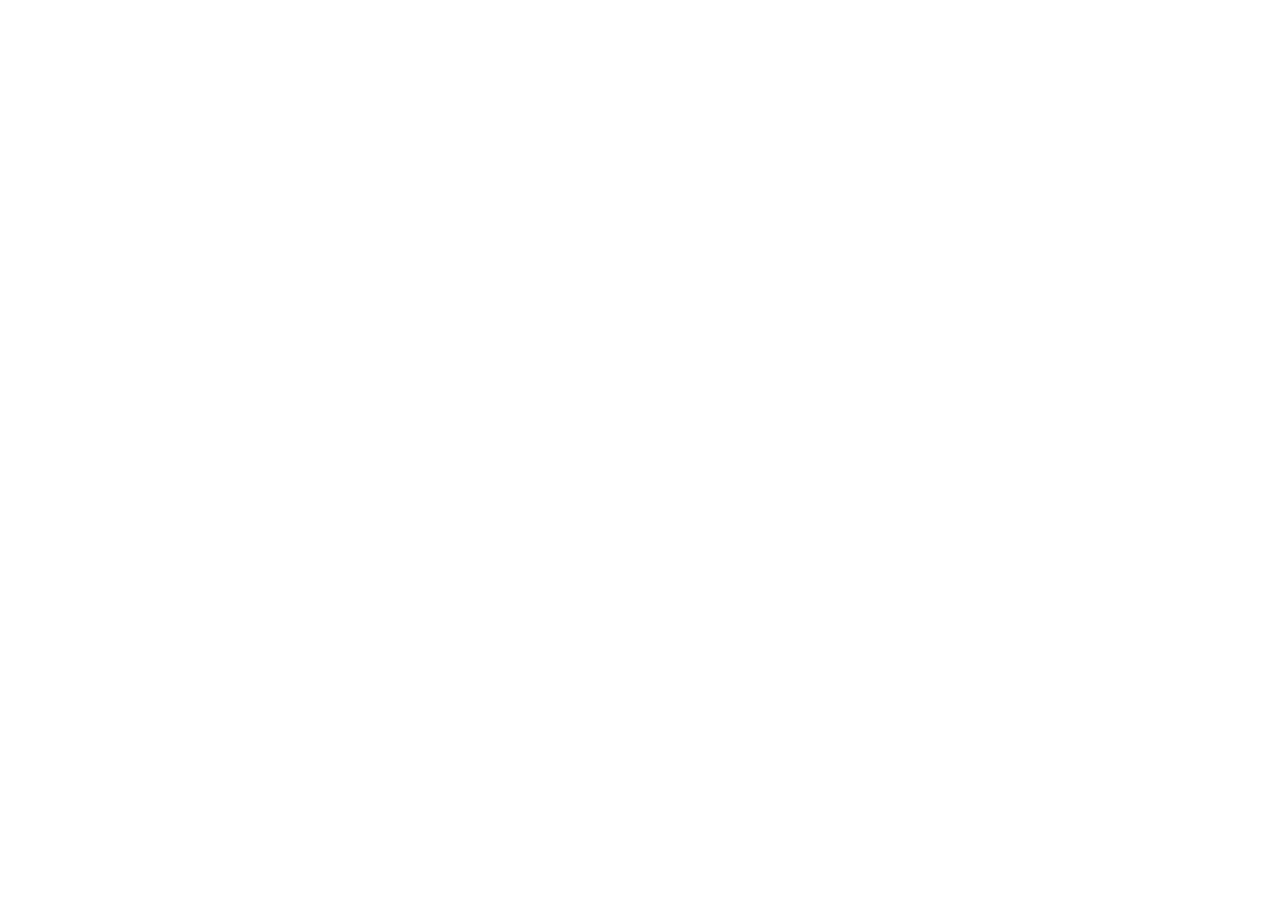
==== site/index.html @ 76349c51 "Deploy latest verified demo build" ====
<!doctype html>
<html lang="en">

  <head>
    <meta charset="UTF-8" />
    <meta
      name="viewport"
      content="width=device-width, initial-scale=1.0, maximum-scale=1" />
    <title>FlowPilot AI Workflow Agent</title>
    <meta name="description" content="AI-powered CRM intake, workflow routing, approvals, and operations visibility." />

    <script type="module" crossorigin src="/assets/index-KkXQKUZi.js"></script>
    <link rel="stylesheet" crossorigin href="/assets/index-B0AUZnfq.css">
  </head>

  <body>
    <script id="manus-runtime">window.__MANUS_HOST_DEV__ = false;
(function(){"use strict";var Mr={exports:{}},Kn={};/**
 * @license React
 * react-jsx-runtime.production.js
 *
 * Copyright (c) Meta Platforms, Inc. and affiliates.
 *
 * This source code is licensed under the MIT license found in the
 * LICENSE file in the root directory of this source tree.
 */var Fc;function dm(){if(Fc)return Kn;Fc=1;var r=Symbol.for("react.transitional.element"),i=Symbol.for("react.fragment");function c(s,d,m){var x=null;if(m!==void 0&&(x=""+m),d.key!==void 0&&(x=""+d.key),"key"in d){m={};for(var R in d)R!=="key"&&(m[R]=d[R])}else m=d;return d=m.ref,{$$typeof:r,type:s,key:x,ref:d!==void 0?d:null,props:m}}return Kn.Fragment=i,Kn.jsx=c,Kn.jsxs=c,Kn}var Ic;function fm(){return Ic||(Ic=1,Mr.exports=dm()),Mr.exports}var h=fm(),Ar={exports:{}},Pn={},Rr={exports:{}},Nr={};/**
 * @license React
 * scheduler.production.js
 *
 * Copyright (c) Meta Platforms, Inc. and affiliates.
 *
 * This source code is licensed under the MIT license found in the
 * LICENSE file in the root directory of this source tree.
 */var tu;function hm(){return tu||(tu=1,function(r){function i(A,q){var B=A.length;A.push(q);t:for(;0<B;){var bt=B-1>>>1,p=A[bt];if(0<d(p,q))A[bt]=q,A[B]=p,B=bt;else break t}}function c(A){return A.length===0?null:A[0]}function s(A){if(A.length===0)return null;var q=A[0],B=A.pop();if(B!==q){A[0]=B;t:for(var bt=0,p=A.length,O=p>>>1;bt<O;){var X=2*(bt+1)-1,G=A[X],Z=X+1,st=A[Z];if(0>d(G,B))Z<p&&0>d(st,G)?(A[bt]=st,A[Z]=B,bt=Z):(A[bt]=G,A[X]=B,bt=X);else if(Z<p&&0>d(st,B))A[bt]=st,A[Z]=B,bt=Z;else break t}}return q}function d(A,q){var B=A.sortIndex-q.sortIndex;return B!==0?B:A.id-q.id}if(r.unstable_now=void 0,typeof performance=="object"&&typeof performance.now=="function"){var m=performance;r.unstable_now=function(){return m.now()}}else{var x=Date,R=x.now();r.unstable_now=function(){return x.now()-R}}var C=[],v=[],D=1,j=null,J=3,at=!1,$=!1,nt=!1,ct=!1,ht=typeof setTimeout=="function"?setTimeout:null,St=typeof clearTimeout=="function"?clearTimeout:null,_=typeof setImmediate<"u"?setImmediate:null;function Y(A){for(var q=c(v);q!==null;){if(q.callback===null)s(v);else if(q.startTime<=A)s(v),q.sortIndex=q.expirationTime,i(C,q);else break;q=c(v)}}function H(A){if(nt=!1,Y(A),!$)if(c(C)!==null)$=!0,it||(it=!0,Bt());else{var q=c(v);q!==null&&Mt(H,q.startTime-A)}}var it=!1,rt=-1,V=5,xt=-1;function Be(){return ct?!0:!(r.unstable_now()-xt<V)}function te(){if(ct=!1,it){var A=r.unstable_now();xt=A;var q=!0;try{t:{$=!1,nt&&(nt=!1,St(rt),rt=-1),at=!0;var B=J;try{e:{for(Y(A),j=c(C);j!==null&&!(j.expirationTime>A&&Be());){var bt=j.callback;if(typeof bt=="function"){j.callback=null,J=j.priorityLevel;var p=bt(j.expirationTime<=A);if(A=r.unstable_now(),typeof p=="function"){j.callback=p,Y(A),q=!0;break e}j===c(C)&&s(C),Y(A)}else s(C);j=c(C)}if(j!==null)q=!0;else{var O=c(v);O!==null&&Mt(H,O.startTime-A),q=!1}}break t}finally{j=null,J=B,at=!1}q=void 0}}finally{q?Bt():it=!1}}}var Bt;if(typeof _=="function")Bt=function(){_(te)};else if(typeof MessageChannel<"u"){var me=new MessageChannel,Se=me.port2;me.port1.onmessage=te,Bt=function(){Se.postMessage(null)}}else Bt=function(){ht(te,0)};function Mt(A,q){rt=ht(function(){A(r.unstable_now())},q)}r.unstable_IdlePriority=5,r.unstable_ImmediatePriority=1,r.unstable_LowPriority=4,r.unstable_NormalPriority=3,r.unstable_Profiling=null,r.unstable_UserBlockingPriority=2,r.unstable_cancelCallback=function(A){A.callback=null},r.unstable_forceFrameRate=function(A){0>A||125<A?console.error("forceFrameRate takes a positive int between 0 and 125, forcing frame rates higher than 125 fps is not supported"):V=0<A?Math.floor(1e3/A):5},r.unstable_getCurrentPriorityLevel=function(){return J},r.unstable_next=function(A){switch(J){case 1:case 2:case 3:var q=3;break;default:q=J}var B=J;J=q;try{return A()}finally{J=B}},r.unstable_requestPaint=function(){ct=!0},r.unstable_runWithPriority=function(A,q){switch(A){case 1:case 2:case 3:case 4:case 5:break;default:A=3}var B=J;J=A;try{return q()}finally{J=B}},r.unstable_scheduleCallback=function(A,q,B){var bt=r.unstable_now();switch(typeof B=="object"&&B!==null?(B=B.delay,B=typeof B=="number"&&0<B?bt+B:bt):B=bt,A){case 1:var p=-1;break;case 2:p=250;break;case 5:p=1073741823;break;case 4:p=1e4;break;default:p=5e3}return p=B+p,A={id:D++,callback:q,priorityLevel:A,startTime:B,expirationTime:p,sortIndex:-1},B>bt?(A.sortIndex=B,i(v,A),c(C)===null&&A===c(v)&&(nt?(St(rt),rt=-1):nt=!0,Mt(H,B-bt))):(A.sortIndex=p,i(C,A),$||at||($=!0,it||(it=!0,Bt()))),A},r.unstable_shouldYield=Be,r.unstable_wrapCallback=function(A){var q=J;return function(){var B=J;J=q;try{return A.apply(this,arguments)}finally{J=B}}}}(Nr)),Nr}var eu;function mm(){return eu||(eu=1,Rr.exports=hm()),Rr.exports}var zr={exports:{}},ut={};/**
 * @license React
 * react.production.js
 *
 * Copyright (c) Meta Platforms, Inc. and affiliates.
 *
 * This source code is licensed under the MIT license found in the
 * LICENSE file in the root directory of this source tree.
 */var lu;function gm(){if(lu)return ut;lu=1;var r=Symbol.for("react.transitional.element"),i=Symbol.for("react.portal"),c=Symbol.for("react.fragment"),s=Symbol.for("react.strict_mode"),d=Symbol.for("react.profiler"),m=Symbol.for("react.consumer"),x=Symbol.for("react.context"),R=Symbol.for("react.forward_ref"),C=Symbol.for("react.suspense"),v=Symbol.for("react.memo"),D=Symbol.for("react.lazy"),j=Symbol.iterator;function J(p){return p===null||typeof p!="object"?null:(p=j&&p[j]||p["@@iterator"],typeof p=="function"?p:null)}var at={isMounted:function(){return!1},enqueueForceUpdate:function(){},enqueueReplaceState:function(){},enqueueSetState:function(){}},$=Object.assign,nt={};function ct(p,O,X){this.props=p,this.context=O,this.refs=nt,this.updater=X||at}ct.prototype.isReactComponent={},ct.prototype.setState=function(p,O){if(typeof p!="object"&&typeof p!="function"&&p!=null)throw Error("takes an object of state variables to update or a function which returns an object of state variables.");this.updater.enqueueSetState(this,p,O,"setState")},ct.prototype.forceUpdate=function(p){this.updater.enqueueForceUpdate(this,p,"forceUpdate")};function ht(){}ht.prototype=ct.prototype;function St(p,O,X){this.props=p,this.context=O,this.refs=nt,this.updater=X||at}var _=St.prototype=new ht;_.constructor=St,$(_,ct.prototype),_.isPureReactComponent=!0;var Y=Array.isArray,H={H:null,A:null,T:null,S:null,V:null},it=Object.prototype.hasOwnProperty;function rt(p,O,X,G,Z,st){return X=st.ref,{$$typeof:r,type:p,key:O,ref:X!==void 0?X:null,props:st}}function V(p,O){return rt(p.type,O,void 0,void 0,void 0,p.props)}function xt(p){return typeof p=="object"&&p!==null&&p.$$typeof===r}function Be(p){var O={"=":"=0",":":"=2"};return"$"+p.replace(/[=:]/g,function(X){return O[X]})}var te=/\/+/g;function Bt(p,O){return typeof p=="object"&&p!==null&&p.key!=null?Be(""+p.key):O.toString(36)}function me(){}function Se(p){switch(p.status){case"fulfilled":return p.value;case"rejected":throw p.reason;default:switch(typeof p.status=="string"?p.then(me,me):(p.status="pending",p.then(function(O){p.status==="pending"&&(p.status="fulfilled",p.value=O)},function(O){p.status==="pending"&&(p.status="rejected",p.reason=O)})),p.status){case"fulfilled":return p.value;case"rejected":throw p.reason}}throw p}function Mt(p,O,X,G,Z){var st=typeof p;(st==="undefined"||st==="boolean")&&(p=null);var I=!1;if(p===null)I=!0;else switch(st){case"bigint":case"string":case"number":I=!0;break;case"object":switch(p.$$typeof){case r:case i:I=!0;break;case D:return I=p._init,Mt(I(p._payload),O,X,G,Z)}}if(I)return Z=Z(p),I=G===""?"."+Bt(p,0):G,Y(Z)?(X="",I!=null&&(X=I.replace(te,"$&/")+"/"),Mt(Z,O,X,"",function(Jt){return Jt})):Z!=null&&(xt(Z)&&(Z=V(Z,X+(Z.key==null||p&&p.key===Z.key?"":(""+Z.key).replace(te,"$&/")+"/")+I)),O.push(Z)),1;I=0;var gt=G===""?".":G+":";if(Y(p))for(var Tt=0;Tt<p.length;Tt++)G=p[Tt],st=gt+Bt(G,Tt),I+=Mt(G,O,X,st,Z);else if(Tt=J(p),typeof Tt=="function")for(p=Tt.call(p),Tt=0;!(G=p.next()).done;)G=G.value,st=gt+Bt(G,Tt++),I+=Mt(G,O,X,st,Z);else if(st==="object"){if(typeof p.then=="function")return Mt(Se(p),O,X,G,Z);throw O=String(p),Error("Objects are not valid as a React child (found: "+(O==="[object Object]"?"object with keys {"+Object.keys(p).join(", ")+"}":O)+"). If you meant to render a collection of children, use an array instead.")}return I}function A(p,O,X){if(p==null)return p;var G=[],Z=0;return Mt(p,G,"","",function(st){return O.call(X,st,Z++)}),G}function q(p){if(p._status===-1){var O=p._result;O=O(),O.then(function(X){(p._status===0||p._status===-1)&&(p._status=1,p._result=X)},function(X){(p._status===0||p._status===-1)&&(p._status=2,p._result=X)}),p._status===-1&&(p._status=0,p._result=O)}if(p._status===1)return p._result.default;throw p._result}var B=typeof reportError=="function"?reportError:function(p){if(typeof window=="object"&&typeof window.ErrorEvent=="function"){var O=new window.ErrorEvent("error",{bubbles:!0,cancelable:!0,message:typeof p=="object"&&p!==null&&typeof p.message=="string"?String(p.message):String(p),error:p});if(!window.dispatchEvent(O))return}else if(typeof process=="object"&&typeof process.emit=="function"){process.emit("uncaughtException",p);return}console.error(p)};function bt(){}return ut.Children={map:A,forEach:function(p,O,X){A(p,function(){O.apply(this,arguments)},X)},count:function(p){var O=0;return A(p,function(){O++}),O},toArray:function(p){return A(p,function(O){return O})||[]},only:function(p){if(!xt(p))throw Error("React.Children.only expected to receive a single React element child.");return p}},ut.Component=ct,ut.Fragment=c,ut.Profiler=d,ut.PureComponent=St,ut.StrictMode=s,ut.Suspense=C,ut.__CLIENT_INTERNALS_DO_NOT_USE_OR_WARN_USERS_THEY_CANNOT_UPGRADE=H,ut.__COMPILER_RUNTIME={__proto__:null,c:function(p){return H.H.useMemoCache(p)}},ut.cache=function(p){return function(){return p.apply(null,arguments)}},ut.cloneElement=function(p,O,X){if(p==null)throw Error("The argument must be a React element, but you passed "+p+".");var G=$({},p.props),Z=p.key,st=void 0;if(O!=null)for(I in O.ref!==void 0&&(st=void 0),O.key!==void 0&&(Z=""+O.key),O)!it.call(O,I)||I==="key"||I==="__self"||I==="__source"||I==="ref"&&O.ref===void 0||(G[I]=O[I]);var I=arguments.length-2;if(I===1)G.children=X;else if(1<I){for(var gt=Array(I),Tt=0;Tt<I;Tt++)gt[Tt]=arguments[Tt+2];G.children=gt}return rt(p.type,Z,void 0,void 0,st,G)},ut.createContext=function(p){return p={$$typeof:x,_currentValue:p,_currentValue2:p,_threadCount:0,Provider:null,Consumer:null},p.Provider=p,p.Consumer={$$typeof:m,_context:p},p},ut.createElement=function(p,O,X){var G,Z={},st=null;if(O!=null)for(G in O.key!==void 0&&(st=""+O.key),O)it.call(O,G)&&G!=="key"&&G!=="__self"&&G!=="__source"&&(Z[G]=O[G]);var I=arguments.length-2;if(I===1)Z.children=X;else if(1<I){for(var gt=Array(I),Tt=0;Tt<I;Tt++)gt[Tt]=arguments[Tt+2];Z.children=gt}if(p&&p.defaultProps)for(G in I=p.defaultProps,I)Z[G]===void 0&&(Z[G]=I[G]);return rt(p,st,void 0,void 0,null,Z)},ut.createRef=function(){return{current:null}},ut.forwardRef=function(p){return{$$typeof:R,render:p}},ut.isValidElement=xt,ut.lazy=function(p){return{$$typeof:D,_payload:{_status:-1,_result:p},_init:q}},ut.memo=function(p,O){return{$$typeof:v,type:p,compare:O===void 0?null:O}},ut.startTransition=function(p){var O=H.T,X={};H.T=X;try{var G=p(),Z=H.S;Z!==null&&Z(X,G),typeof G=="object"&&G!==null&&typeof G.then=="function"&&G.then(bt,B)}catch(st){B(st)}finally{H.T=O}},ut.unstable_useCacheRefresh=function(){return H.H.useCacheRefresh()},ut.use=function(p){return H.H.use(p)},ut.useActionState=function(p,O,X){return H.H.useActionState(p,O,X)},ut.useCallback=function(p,O){return H.H.useCallback(p,O)},ut.useContext=function(p){return H.H.useContext(p)},ut.useDebugValue=function(){},ut.useDeferredValue=function(p,O){return H.H.useDeferredValue(p,O)},ut.useEffect=function(p,O,X){var G=H.H;if(typeof X=="function")throw Error("useEffect CRUD overload is not enabled in this build of React.");return G.useEffect(p,O)},ut.useId=function(){return H.H.useId()},ut.useImperativeHandle=function(p,O,X){return H.H.useImperativeHandle(p,O,X)},ut.useInsertionEffect=function(p,O){return H.H.useInsertionEffect(p,O)},ut.useLayoutEffect=function(p,O){return H.H.useLayoutEffect(p,O)},ut.useMemo=function(p,O){return H.H.useMemo(p,O)},ut.useOptimistic=function(p,O){return H.H.useOptimistic(p,O)},ut.useReducer=function(p,O,X){return H.H.useReducer(p,O,X)},ut.useRef=function(p){return H.H.useRef(p)},ut.useState=function(p){return H.H.useState(p)},ut.useSyncExternalStore=function(p,O,X){return H.H.useSyncExternalStore(p,O,X)},ut.useTransition=function(){return H.H.useTransition()},ut.version="19.1.1",ut}var au;function _r(){return au||(au=1,zr.exports=gm()),zr.exports}var kr={exports:{}},he={};/**
 * @license React
 * react-dom.production.js
 *
 * Copyright (c) Meta Platforms, Inc. and affiliates.
 *
 * This source code is licensed under the MIT license found in the
 * LICENSE file in the root directory of this source tree.
 */var nu;function pm(){if(nu)return he;nu=1;var r=_r();function i(C){var v="https://react.dev/errors/"+C;if(1<arguments.length){v+="?args[]="+encodeURIComponent(arguments[1]);for(var D=2;D<arguments.length;D++)v+="&args[]="+encodeURIComponent(arguments[D])}return"Minified React error #"+C+"; visit "+v+" for the full message or use the non-minified dev environment for full errors and additional helpful warnings."}function c(){}var s={d:{f:c,r:function(){throw Error(i(522))},D:c,C:c,L:c,m:c,X:c,S:c,M:c},p:0,findDOMNode:null},d=Symbol.for("react.portal");function m(C,v,D){var j=3<arguments.length&&arguments[3]!==void 0?arguments[3]:null;return{$$typeof:d,key:j==null?null:""+j,children:C,containerInfo:v,implementation:D}}var x=r.__CLIENT_INTERNALS_DO_NOT_USE_OR_WARN_USERS_THEY_CANNOT_UPGRADE;function R(C,v){if(C==="font")return"";if(typeof v=="string")return v==="use-credentials"?v:""}return he.__DOM_INTERNALS_DO_NOT_USE_OR_WARN_USERS_THEY_CANNOT_UPGRADE=s,he.createPortal=function(C,v){var D=2<arguments.length&&arguments[2]!==void 0?arguments[2]:null;if(!v||v.nodeType!==1&&v.nodeType!==9&&v.nodeType!==11)throw Error(i(299));return m(C,v,null,D)},he.flushSync=function(C){var v=x.T,D=s.p;try{if(x.T=null,s.p=2,C)return C()}finally{x.T=v,s.p=D,s.d.f()}},he.preconnect=function(C,v){typeof C=="string"&&(v?(v=v.crossOrigin,v=typeof v=="string"?v==="use-credentials"?v:"":void 0):v=null,s.d.C(C,v))},he.prefetchDNS=function(C){typeof C=="string"&&s.d.D(C)},he.preinit=function(C,v){if(typeof C=="string"&&v&&typeof v.as=="string"){var D=v.as,j=R(D,v.crossOrigin),J=typeof v.integrity=="string"?v.integrity:void 0,at=typeof v.fetchPriority=="string"?v.fetchPriority:void 0;D==="style"?s.d.S(C,typeof v.precedence=="string"?v.precedence:void 0,{crossOrigin:j,integrity:J,fetchPriority:at}):D==="script"&&s.d.X(C,{crossOrigin:j,integrity:J,fetchPriority:at,nonce:typeof v.nonce=="string"?v.nonce:void 0})}},he.preinitModule=function(C,v){if(typeof C=="string")if(typeof v=="object"&&v!==null){if(v.as==null||v.as==="script"){var D=R(v.as,v.crossOrigin);s.d.M(C,{crossOrigin:D,integrity:typeof v.integrity=="string"?v.integrity:void 0,nonce:typeof v.nonce=="string"?v.nonce:void 0})}}else v==null&&s.d.M(C)},he.preload=function(C,v){if(typeof C=="string"&&typeof v=="object"&&v!==null&&typeof v.as=="string"){var D=v.as,j=R(D,v.crossOrigin);s.d.L(C,D,{crossOrigin:j,integrity:typeof v.integrity=="string"?v.integrity:void 0,nonce:typeof v.nonce=="string"?v.nonce:void 0,type:typeof v.type=="string"?v.type:void 0,fetchPriority:typeof v.fetchPriority=="string"?v.fetchPriority:void 0,referrerPolicy:typeof v.referrerPolicy=="string"?v.referrerPolicy:void 0,imageSrcSet:typeof v.imageSrcSet=="string"?v.imageSrcSet:void 0,imageSizes:typeof v.imageSizes=="string"?v.imageSizes:void 0,media:typeof v.media=="string"?v.media:void 0})}},he.preloadModule=function(C,v){if(typeof C=="string")if(v){var D=R(v.as,v.crossOrigin);s.d.m(C,{as:typeof v.as=="string"&&v.as!=="script"?v.as:void 0,crossOrigin:D,integrity:typeof v.integrity=="string"?v.integrity:void 0})}else s.d.m(C)},he.requestFormReset=function(C){s.d.r(C)},he.unstable_batchedUpdates=function(C,v){return C(v)},he.useFormState=function(C,v,D){return x.H.useFormState(C,v,D)},he.useFormStatus=function(){return x.H.useHostTransitionStatus()},he.version="19.1.1",he}var ou;function ym(){if(ou)return kr.exports;ou=1;function r(){if(!(typeof __REACT_DEVTOOLS_GLOBAL_HOOK__>"u"||typeof __REACT_DEVTOOLS_GLOBAL_HOOK__.checkDCE!="function"))try{__REACT_DEVTOOLS_GLOBAL_HOOK__.checkDCE(r)}catch(i){console.error(i)}}return r(),kr.exports=pm(),kr.exports}/**
 * @license React
 * react-dom-client.production.js
 *
 * Copyright (c) Meta Platforms, Inc. and affiliates.
 *
 * This source code is licensed under the MIT license found in the
 * LICENSE file in the root directory of this source tree.
 */var iu;function vm(){if(iu)return Pn;iu=1;var r=mm(),i=_r(),c=ym();function s(t){var e="https://react.dev/errors/"+t;if(1<arguments.length){e+="?args[]="+encodeURIComponent(arguments[1]);for(var l=2;l<arguments.length;l++)e+="&args[]="+encodeURIComponent(arguments[l])}return"Minified React error #"+t+"; visit "+e+" for the full message or use the non-minified dev environment for full errors and additional helpful warnings."}function d(t){return!(!t||t.nodeType!==1&&t.nodeType!==9&&t.nodeType!==11)}function m(t){var e=t,l=t;if(t.alternate)for(;e.return;)e=e.return;else{t=e;do e=t,(e.flags&4098)!==0&&(l=e.return),t=e.return;while(t)}return e.tag===3?l:null}function x(t){if(t.tag===13){var e=t.memoizedState;if(e===null&&(t=t.alternate,t!==null&&(e=t.memoizedState)),e!==null)return e.dehydrated}return null}function R(t){if(m(t)!==t)throw Error(s(188))}function C(t){var e=t.alternate;if(!e){if(e=m(t),e===null)throw Error(s(188));return e!==t?null:t}for(var l=t,a=e;;){var n=l.return;if(n===null)break;var o=n.alternate;if(o===null){if(a=n.return,a!==null){l=a;continue}break}if(n.child===o.child){for(o=n.child;o;){if(o===l)return R(n),t;if(o===a)return R(n),e;o=o.sibling}throw Error(s(188))}if(l.return!==a.return)l=n,a=o;else{for(var u=!1,f=n.child;f;){if(f===l){u=!0,l=n,a=o;break}if(f===a){u=!0,a=n,l=o;break}f=f.sibling}if(!u){for(f=o.child;f;){if(f===l){u=!0,l=o,a=n;break}if(f===a){u=!0,a=o,l=n;break}f=f.sibling}if(!u)throw Error(s(189))}}if(l.alternate!==a)throw Error(s(190))}if(l.tag!==3)throw Error(s(188));return l.stateNode.current===l?t:e}function v(t){var e=t.tag;if(e===5||e===26||e===27||e===6)return t;for(t=t.child;t!==null;){if(e=v(t),e!==null)return e;t=t.sibling}return null}var D=Object.assign,j=Symbol.for("react.element"),J=Symbol.for("react.transitional.element"),at=Symbol.for("react.portal"),$=Symbol.for("react.fragment"),nt=Symbol.for("react.strict_mode"),ct=Symbol.for("react.profiler"),ht=Symbol.for("react.provider"),St=Symbol.for("react.consumer"),_=Symbol.for("react.context"),Y=Symbol.for("react.forward_ref"),H=Symbol.for("react.suspense"),it=Symbol.for("react.suspense_list"),rt=Symbol.for("react.memo"),V=Symbol.for("react.lazy"),xt=Symbol.for("react.activity"),Be=Symbol.for("react.memo_cache_sentinel"),te=Symbol.iterator;function Bt(t){return t===null||typeof t!="object"?null:(t=te&&t[te]||t["@@iterator"],typeof t=="function"?t:null)}var me=Symbol.for("react.client.reference");function Se(t){if(t==null)return null;if(typeof t=="function")return t.$$typeof===me?null:t.displayName||t.name||null;if(typeof t=="string")return t;switch(t){case $:return"Fragment";case ct:return"Profiler";case nt:return"StrictMode";case H:return"Suspense";case it:return"SuspenseList";case xt:return"Activity"}if(typeof t=="object")switch(t.$$typeof){case at:return"Portal";case _:return(t.displayName||"Context")+".Provider";case St:return(t._context.displayName||"Context")+".Consumer";case Y:var e=t.render;return t=t.displayName,t||(t=e.displayName||e.name||"",t=t!==""?"ForwardRef("+t+")":"ForwardRef"),t;case rt:return e=t.displayName||null,e!==null?e:Se(t.type)||"Memo";case V:e=t._payload,t=t._init;try{return Se(t(e))}catch{}}return null}var Mt=Array.isArray,A=i.__CLIENT_INTERNALS_DO_NOT_USE_OR_WARN_USERS_THEY_CANNOT_UPGRADE,q=c.__DOM_INTERNALS_DO_NOT_USE_OR_WARN_USERS_THEY_CANNOT_UPGRADE,B={pending:!1,data:null,method:null,action:null},bt=[],p=-1;function O(t){return{current:t}}function X(t){0>p||(t.current=bt[p],bt[p]=null,p--)}function G(t,e){p++,bt[p]=t.current,t.current=e}var Z=O(null),st=O(null),I=O(null),gt=O(null);function Tt(t,e){switch(G(I,e),G(st,t),G(Z,null),e.nodeType){case 9:case 11:t=(t=e.documentElement)&&(t=t.namespaceURI)?Uh(t):0;break;default:if(t=e.tagName,e=e.namespaceURI)e=Uh(e),t=Gh(e,t);else switch(t){case"svg":t=1;break;case"math":t=2;break;default:t=0}}X(Z),G(Z,t)}function Jt(){X(Z),X(st),X(I)}function Ke(t){t.memoizedState!==null&&G(gt,t);var e=Z.current,l=Gh(e,t.type);e!==l&&(G(st,t),G(Z,l))}function Ce(t){st.current===t&&(X(Z),X(st)),gt.current===t&&(X(gt),Wo._currentValue=B)}var Pe=Object.prototype.hasOwnProperty,yl=r.unstable_scheduleCallback,sn=r.unstable_cancelCallback,Ca=r.unstable_shouldYield,ri=r.unstable_requestPaint,ge=r.unstable_now,si=r.unstable_getCurrentPriorityLevel,Ul=r.unstable_ImmediatePriority,Fn=r.unstable_UserBlockingPriority,nl=r.unstable_NormalPriority,ci=r.unstable_LowPriority,Gl=r.unstable_IdlePriority,ui=r.log,Ea=r.unstable_setDisableYieldValue,ql=null,Wt=null;function Je(t){if(typeof ui=="function"&&Ea(t),Wt&&typeof Wt.setStrictMode=="function")try{Wt.setStrictMode(ql,t)}catch{}}var $t=Math.clz32?Math.clz32:fi,di=Math.log,Ta=Math.LN2;function fi(t){return t>>>=0,t===0?32:31-(di(t)/Ta|0)|0}var L=256,cn=4194304;function vl(t){var e=t&42;if(e!==0)return e;switch(t&-t){case 1:return 1;case 2:return 2;case 4:return 4;case 8:return 8;case 16:return 16;case 32:return 32;case 64:return 64;case 128:return 128;case 256:case 512:case 1024:case 2048:case 4096:case 8192:case 16384:case 32768:case 65536:case 131072:case 262144:case 524288:case 1048576:case 2097152:return t&4194048;case 4194304:case 8388608:case 16777216:case 33554432:return t&62914560;case 67108864:return 67108864;case 134217728:return 134217728;case 268435456:return 268435456;case 536870912:return 536870912;case 1073741824:return 0;default:return t}}function un(t,e,l){var a=t.pendingLanes;if(a===0)return 0;var n=0,o=t.suspendedLanes,u=t.pingedLanes;t=t.warmLanes;var f=a&134217727;return f!==0?(a=f&~o,a!==0?n=vl(a):(u&=f,u!==0?n=vl(u):l||(l=f&~t,l!==0&&(n=vl(l))))):(f=a&~o,f!==0?n=vl(f):u!==0?n=vl(u):l||(l=a&~t,l!==0&&(n=vl(l)))),n===0?0:e!==0&&e!==n&&(e&o)===0&&(o=n&-n,l=e&-e,o>=l||o===32&&(l&4194048)!==0)?e:n}function Dt(t,e){return(t.pendingLanes&~(t.suspendedLanes&~t.pingedLanes)&e)===0}function In(t,e){switch(t){case 1:case 2:case 4:case 8:case 64:return e+250;case 16:case 32:case 128:case 256:case 512:case 1024:case 2048:case 4096:case 8192:case 16384:case 32768:case 65536:case 131072:case 262144:case 524288:case 1048576:case 2097152:return e+5e3;case 4194304:case 8388608:case 16777216:case 33554432:return-1;case 67108864:case 134217728:case 268435456:case 536870912:case 1073741824:return-1;default:return-1}}function to(){var t=L;return L<<=1,(L&4194048)===0&&(L=256),t}function hi(){var t=cn;return cn<<=1,(cn&62914560)===0&&(cn=4194304),t}function eo(t){for(var e=[],l=0;31>l;l++)e.push(t);return e}function Da(t,e){t.pendingLanes|=e,e!==268435456&&(t.suspendedLanes=0,t.pingedLanes=0,t.warmLanes=0)}function ts(t,e,l,a,n,o){var u=t.pendingLanes;t.pendingLanes=l,t.suspendedLanes=0,t.pingedLanes=0,t.warmLanes=0,t.expiredLanes&=l,t.entangledLanes&=l,t.errorRecoveryDisabledLanes&=l,t.shellSuspendCounter=0;var f=t.entanglements,g=t.expirationTimes,S=t.hiddenUpdates;for(l=u&~l;0<l;){var N=31-$t(l),k=1<<N;f[N]=0,g[N]=-1;var E=S[N];if(E!==null)for(S[N]=null,N=0;N<E.length;N++){var T=E[N];T!==null&&(T.lane&=-536870913)}l&=~k}a!==0&&mi(t,a,0),o!==0&&n===0&&t.tag!==0&&(t.suspendedLanes|=o&~(u&~e))}function mi(t,e,l){t.pendingLanes|=e,t.suspendedLanes&=~e;var a=31-$t(e);t.entangledLanes|=e,t.entanglements[a]=t.entanglements[a]|1073741824|l&4194090}function gi(t,e){var l=t.entangledLanes|=e;for(t=t.entanglements;l;){var a=31-$t(l),n=1<<a;n&e|t[a]&e&&(t[a]|=e),l&=~n}}function lo(t){switch(t){case 2:t=1;break;case 8:t=4;break;case 32:t=16;break;case 256:case 512:case 1024:case 2048:case 4096:case 8192:case 16384:case 32768:case 65536:case 131072:case 262144:case 524288:case 1048576:case 2097152:case 4194304:case 8388608:case 16777216:case 33554432:t=128;break;case 268435456:t=134217728;break;default:t=0}return t}function ao(t){return t&=-t,2<t?8<t?(t&134217727)!==0?32:268435456:8:2}function pi(){var t=q.p;return t!==0?t:(t=window.event,t===void 0?32:om(t.type))}function es(t,e){var l=q.p;try{return q.p=t,e()}finally{q.p=l}}var ol=Math.random().toString(36).slice(2),ee="__reactFiber$"+ol,pe="__reactProps$"+ol,Yl="__reactContainer$"+ol,no="__reactEvents$"+ol,ls="__reactListeners$"+ol,as="__reactHandles$"+ol,yi="__reactResources$"+ol,Ma="__reactMarker$"+ol;function oo(t){delete t[ee],delete t[pe],delete t[no],delete t[ls],delete t[as]}function Vl(t){var e=t[ee];if(e)return e;for(var l=t.parentNode;l;){if(e=l[Yl]||l[ee]){if(l=e.alternate,e.child!==null||l!==null&&l.child!==null)for(t=Xh(t);t!==null;){if(l=t[ee])return l;t=Xh(t)}return e}t=l,l=t.parentNode}return null}function Xl(t){if(t=t[ee]||t[Yl]){var e=t.tag;if(e===5||e===6||e===13||e===26||e===27||e===3)return t}return null}function Aa(t){var e=t.tag;if(e===5||e===26||e===27||e===6)return t.stateNode;throw Error(s(33))}function Zl(t){var e=t[yi];return e||(e=t[yi]={hoistableStyles:new Map,hoistableScripts:new Map}),e}function Vt(t){t[Ma]=!0}var vi=new Set,bi={};function bl(t,e){We(t,e),We(t+"Capture",e)}function We(t,e){for(bi[t]=e,t=0;t<e.length;t++)vi.add(e[t])}var ns=RegExp("^[:A-Z_a-z\\u00C0-\\u00D6\\u00D8-\\u00F6\\u00F8-\\u02FF\\u0370-\\u037D\\u037F-\\u1FFF\\u200C-\\u200D\\u2070-\\u218F\\u2C00-\\u2FEF\\u3001-\\uD7FF\\uF900-\\uFDCF\\uFDF0-\\uFFFD][:A-Z_a-z\\u00C0-\\u00D6\\u00D8-\\u00F6\\u00F8-\\u02FF\\u0370-\\u037D\\u037F-\\u1FFF\\u200C-\\u200D\\u2070-\\u218F\\u2C00-\\u2FEF\\u3001-\\uD7FF\\uF900-\\uFDCF\\uFDF0-\\uFFFD\\-.0-9\\u00B7\\u0300-\\u036F\\u203F-\\u2040]*$"),xi={},wi={};function Ra(t){return Pe.call(wi,t)?!0:Pe.call(xi,t)?!1:ns.test(t)?wi[t]=!0:(xi[t]=!0,!1)}function M(t,e,l){if(Ra(e))if(l===null)t.removeAttribute(e);else{switch(typeof l){case"undefined":case"function":case"symbol":t.removeAttribute(e);return;case"boolean":var a=e.toLowerCase().slice(0,5);if(a!=="data-"&&a!=="aria-"){t.removeAttribute(e);return}}t.setAttribute(e,""+l)}}function tt(t,e,l){if(l===null)t.removeAttribute(e);else{switch(typeof l){case"undefined":case"function":case"symbol":case"boolean":t.removeAttribute(e);return}t.setAttribute(e,""+l)}}function Ot(t,e,l,a){if(a===null)t.removeAttribute(l);else{switch(typeof a){case"undefined":case"function":case"symbol":case"boolean":t.removeAttribute(l);return}t.setAttributeNS(e,l,""+a)}}var le,Ee;function ae(t){if(le===void 0)try{throw Error()}catch(l){var e=l.stack.trim().match(/\n( *(at )?)/);le=e&&e[1]||"",Ee=-1<l.stack.indexOf(`
    at`)?" (<anonymous>)":-1<l.stack.indexOf("@")?"@unknown:0:0":""}return`
`+le+t+Ee}var Le=!1;function He(t,e){if(!t||Le)return"";Le=!0;var l=Error.prepareStackTrace;Error.prepareStackTrace=void 0;try{var a={DetermineComponentFrameRoot:function(){try{if(e){var k=function(){throw Error()};if(Object.defineProperty(k.prototype,"props",{set:function(){throw Error()}}),typeof Reflect=="object"&&Reflect.construct){try{Reflect.construct(k,[])}catch(T){var E=T}Reflect.construct(t,[],k)}else{try{k.call()}catch(T){E=T}t.call(k.prototype)}}else{try{throw Error()}catch(T){E=T}(k=t())&&typeof k.catch=="function"&&k.catch(function(){})}}catch(T){if(T&&E&&typeof T.stack=="string")return[T.stack,E.stack]}return[null,null]}};a.DetermineComponentFrameRoot.displayName="DetermineComponentFrameRoot";var n=Object.getOwnPropertyDescriptor(a.DetermineComponentFrameRoot,"name");n&&n.configurable&&Object.defineProperty(a.DetermineComponentFrameRoot,"name",{value:"DetermineComponentFrameRoot"});var o=a.DetermineComponentFrameRoot(),u=o[0],f=o[1];if(u&&f){var g=u.split(`
`),S=f.split(`
`);for(n=a=0;a<g.length&&!g[a].includes("DetermineComponentFrameRoot");)a++;for(;n<S.length&&!S[n].includes("DetermineComponentFrameRoot");)n++;if(a===g.length||n===S.length)for(a=g.length-1,n=S.length-1;1<=a&&0<=n&&g[a]!==S[n];)n--;for(;1<=a&&0<=n;a--,n--)if(g[a]!==S[n]){if(a!==1||n!==1)do if(a--,n--,0>n||g[a]!==S[n]){var N=`
`+g[a].replace(" at new "," at ");return t.displayName&&N.includes("<anonymous>")&&(N=N.replace("<anonymous>",t.displayName)),N}while(1<=a&&0<=n);break}}}finally{Le=!1,Error.prepareStackTrace=l}return(l=t?t.displayName||t.name:"")?ae(l):""}function Ql(t){switch(t.tag){case 26:case 27:case 5:return ae(t.type);case 16:return ae("Lazy");case 13:return ae("Suspense");case 19:return ae("SuspenseList");case 0:case 15:return He(t.type,!1);case 11:return He(t.type.render,!1);case 1:return He(t.type,!0);case 31:return ae("Activity");default:return""}}function xl(t){try{var e="";do e+=Ql(t),t=t.return;while(t);return e}catch(l){return`
Error generating stack: `+l.message+`
`+l.stack}}function Xt(t){switch(typeof t){case"bigint":case"boolean":case"number":case"string":case"undefined":return t;case"object":return t;default:return""}}function il(t){var e=t.type;return(t=t.nodeName)&&t.toLowerCase()==="input"&&(e==="checkbox"||e==="radio")}function ve(t){var e=il(t)?"checked":"value",l=Object.getOwnPropertyDescriptor(t.constructor.prototype,e),a=""+t[e];if(!t.hasOwnProperty(e)&&typeof l<"u"&&typeof l.get=="function"&&typeof l.set=="function"){var n=l.get,o=l.set;return Object.defineProperty(t,e,{configurable:!0,get:function(){return n.call(this)},set:function(u){a=""+u,o.call(this,u)}}),Object.defineProperty(t,e,{enumerable:l.enumerable}),{getValue:function(){return a},setValue:function(u){a=""+u},stopTracking:function(){t._valueTracker=null,delete t[e]}}}}function re(t){t._valueTracker||(t._valueTracker=ve(t))}function rl(t){if(!t)return!1;var e=t._valueTracker;if(!e)return!0;var l=e.getValue(),a="";return t&&(a=il(t)?t.checked?"true":"false":t.value),t=a,t!==l?(e.setValue(t),!0):!1}function wl(t){if(t=t||(typeof document<"u"?document:void 0),typeof t>"u")return null;try{return t.activeElement||t.body}catch{return t.body}}var dn=/[\n"\\]/g;function se(t){return t.replace(dn,function(e){return"\\"+e.charCodeAt(0).toString(16)+" "})}function Kl(t,e,l,a,n,o,u,f){t.name="",u!=null&&typeof u!="function"&&typeof u!="symbol"&&typeof u!="boolean"?t.type=u:t.removeAttribute("type"),e!=null?u==="number"?(e===0&&t.value===""||t.value!=e)&&(t.value=""+Xt(e)):t.value!==""+Xt(e)&&(t.value=""+Xt(e)):u!=="submit"&&u!=="reset"||t.removeAttribute("value"),e!=null?Pl(t,u,Xt(e)):l!=null?Pl(t,u,Xt(l)):a!=null&&t.removeAttribute("value"),n==null&&o!=null&&(t.defaultChecked=!!o),n!=null&&(t.checked=n&&typeof n!="function"&&typeof n!="symbol"),f!=null&&typeof f!="function"&&typeof f!="symbol"&&typeof f!="boolean"?t.name=""+Xt(f):t.removeAttribute("name")}function Na(t,e,l,a,n,o,u,f){if(o!=null&&typeof o!="function"&&typeof o!="symbol"&&typeof o!="boolean"&&(t.type=o),e!=null||l!=null){if(!(o!=="submit"&&o!=="reset"||e!=null))return;l=l!=null?""+Xt(l):"",e=e!=null?""+Xt(e):l,f||e===t.value||(t.value=e),t.defaultValue=e}a=a??n,a=typeof a!="function"&&typeof a!="symbol"&&!!a,t.checked=f?t.checked:!!a,t.defaultChecked=!!a,u!=null&&typeof u!="function"&&typeof u!="symbol"&&typeof u!="boolean"&&(t.name=u)}function Pl(t,e,l){e==="number"&&wl(t.ownerDocument)===t||t.defaultValue===""+l||(t.defaultValue=""+l)}function $e(t,e,l,a){if(t=t.options,e){e={};for(var n=0;n<l.length;n++)e["$"+l[n]]=!0;for(l=0;l<t.length;l++)n=e.hasOwnProperty("$"+t[l].value),t[l].selected!==n&&(t[l].selected=n),n&&a&&(t[l].defaultSelected=!0)}else{for(l=""+Xt(l),e=null,n=0;n<t.length;n++){if(t[n].value===l){t[n].selected=!0,a&&(t[n].defaultSelected=!0);return}e!==null||t[n].disabled||(e=t[n])}e!==null&&(e.selected=!0)}}function za(t,e,l){if(e!=null&&(e=""+Xt(e),e!==t.value&&(t.value=e),l==null)){t.defaultValue!==e&&(t.defaultValue=e);return}t.defaultValue=l!=null?""+Xt(l):""}function _a(t,e,l,a){if(e==null){if(a!=null){if(l!=null)throw Error(s(92));if(Mt(a)){if(1<a.length)throw Error(s(93));a=a[0]}l=a}l==null&&(l=""),e=l}l=Xt(e),t.defaultValue=l,a=t.textContent,a===l&&a!==""&&a!==null&&(t.value=a)}function Fe(t,e){if(e){var l=t.firstChild;if(l&&l===t.lastChild&&l.nodeType===3){l.nodeValue=e;return}}t.textContent=e}var fn=new Set("animationIterationCount aspectRatio borderImageOutset borderImageSlice borderImageWidth boxFlex boxFlexGroup boxOrdinalGroup columnCount columns flex flexGrow flexPositive flexShrink flexNegative flexOrder gridArea gridRow gridRowEnd gridRowSpan gridRowStart gridColumn gridColumnEnd gridColumnSpan gridColumnStart fontWeight lineClamp lineHeight opacity order orphans scale tabSize widows zIndex zoom fillOpacity floodOpacity stopOpacity strokeDasharray strokeDashoffset strokeMiterlimit strokeOpacity strokeWidth MozAnimationIterationCount MozBoxFlex MozBoxFlexGroup MozLineClamp msAnimationIterationCount msFlex msZoom msFlexGrow msFlexNegative msFlexOrder msFlexPositive msFlexShrink msGridColumn msGridColumnSpan msGridRow msGridRowSpan WebkitAnimationIterationCount WebkitBoxFlex WebKitBoxFlexGroup WebkitBoxOrdinalGroup WebkitColumnCount WebkitColumns WebkitFlex WebkitFlexGrow WebkitFlexPositive WebkitFlexShrink WebkitLineClamp".split(" "));function ka(t,e,l){var a=e.indexOf("--")===0;l==null||typeof l=="boolean"||l===""?a?t.setProperty(e,""):e==="float"?t.cssFloat="":t[e]="":a?t.setProperty(e,l):typeof l!="number"||l===0||fn.has(e)?e==="float"?t.cssFloat=l:t[e]=(""+l).trim():t[e]=l+"px"}function Oa(t,e,l){if(e!=null&&typeof e!="object")throw Error(s(62));if(t=t.style,l!=null){for(var a in l)!l.hasOwnProperty(a)||e!=null&&e.hasOwnProperty(a)||(a.indexOf("--")===0?t.setProperty(a,""):a==="float"?t.cssFloat="":t[a]="");for(var n in e)a=e[n],e.hasOwnProperty(n)&&l[n]!==a&&ka(t,n,a)}else for(var o in e)e.hasOwnProperty(o)&&ka(t,o,e[o])}function ja(t){if(t.indexOf("-")===-1)return!1;switch(t){case"annotation-xml":case"color-profile":case"font-face":case"font-face-src":case"font-face-uri":case"font-face-format":case"font-face-name":case"missing-glyph":return!1;default:return!0}}var Si=new Map([["acceptCharset","accept-charset"],["htmlFor","for"],["httpEquiv","http-equiv"],["crossOrigin","crossorigin"],["accentHeight","accent-height"],["alignmentBaseline","alignment-baseline"],["arabicForm","arabic-form"],["baselineShift","baseline-shift"],["capHeight","cap-height"],["clipPath","clip-path"],["clipRule","clip-rule"],["colorInterpolation","color-interpolation"],["colorInterpolationFilters","color-interpolation-filters"],["colorProfile","color-profile"],["colorRendering","color-rendering"],["dominantBaseline","dominant-baseline"],["enableBackground","enable-background"],["fillOpacity","fill-opacity"],["fillRule","fill-rule"],["floodColor","flood-color"],["floodOpacity","flood-opacity"],["fontFamily","font-family"],["fontSize","font-size"],["fontSizeAdjust","font-size-adjust"],["fontStretch","font-stretch"],["fontStyle","font-style"],["fontVariant","font-variant"],["fontWeight","font-weight"],["glyphName","glyph-name"],["glyphOrientationHorizontal","glyph-orientation-horizontal"],["glyphOrientationVertical","glyph-orientation-vertical"],["horizAdvX","horiz-adv-x"],["horizOriginX","horiz-origin-x"],["imageRendering","image-rendering"],["letterSpacing","letter-spacing"],["lightingColor","lighting-color"],["markerEnd","marker-end"],["markerMid","marker-mid"],["markerStart","marker-start"],["overlinePosition","overline-position"],["overlineThickness","overline-thickness"],["paintOrder","paint-order"],["panose-1","panose-1"],["pointerEvents","pointer-events"],["renderingIntent","rendering-intent"],["shapeRendering","shape-rendering"],["stopColor","stop-color"],["stopOpacity","stop-opacity"],["strikethroughPosition","strikethrough-position"],["strikethroughThickness","strikethrough-thickness"],["strokeDasharray","stroke-dasharray"],["strokeDashoffset","stroke-dashoffset"],["strokeLinecap","stroke-linecap"],["strokeLinejoin","stroke-linejoin"],["strokeMiterlimit","stroke-miterlimit"],["strokeOpacity","stroke-opacity"],["strokeWidth","stroke-width"],["textAnchor","text-anchor"],["textDecoration","text-decoration"],["textRendering","text-rendering"],["transformOrigin","transform-origin"],["underlinePosition","underline-position"],["underlineThickness","underline-thickness"],["unicodeBidi","unicode-bidi"],["unicodeRange","unicode-range"],["unitsPerEm","units-per-em"],["vAlphabetic","v-alphabetic"],["vHanging","v-hanging"],["vIdeographic","v-ideographic"],["vMathematical","v-mathematical"],["vectorEffect","vector-effect"],["vertAdvY","vert-adv-y"],["vertOriginX","vert-origin-x"],["vertOriginY","vert-origin-y"],["wordSpacing","word-spacing"],["writingMode","writing-mode"],["xmlnsXlink","xmlns:xlink"],["xHeight","x-height"]]),Ci=/^[\u0000-\u001F ]*j[\r\n\t]*a[\r\n\t]*v[\r\n\t]*a[\r\n\t]*s[\r\n\t]*c[\r\n\t]*r[\r\n\t]*i[\r\n\t]*p[\r\n\t]*t[\r\n\t]*:/i;function Ba(t){return Ci.test(""+t)?"javascript:throw new Error('React has blocked a javascript: URL as a security precaution.')":t}var hn=null;function mn(t){return t=t.target||t.srcElement||window,t.correspondingUseElement&&(t=t.correspondingUseElement),t.nodeType===3?t.parentNode:t}var Sl=null,Cl=null;function io(t){var e=Xl(t);if(e&&(t=e.stateNode)){var l=t[pe]||null;t:switch(t=e.stateNode,e.type){case"input":if(Kl(t,l.value,l.defaultValue,l.defaultValue,l.checked,l.defaultChecked,l.type,l.name),e=l.name,l.type==="radio"&&e!=null){for(l=t;l.parentNode;)l=l.parentNode;for(l=l.querySelectorAll('input[name="'+se(""+e)+'"][type="radio"]'),e=0;e<l.length;e++){var a=l[e];if(a!==t&&a.form===t.form){var n=a[pe]||null;if(!n)throw Error(s(90));Kl(a,n.value,n.defaultValue,n.defaultValue,n.checked,n.defaultChecked,n.type,n.name)}}for(e=0;e<l.length;e++)a=l[e],a.form===t.form&&rl(a)}break t;case"textarea":za(t,l.value,l.defaultValue);break t;case"select":e=l.value,e!=null&&$e(t,!!l.multiple,e,!1)}}}var gn=!1;function ro(t,e,l){if(gn)return t(e,l);gn=!0;try{var a=t(e);return a}finally{if(gn=!1,(Sl!==null||Cl!==null)&&(ir(),Sl&&(e=Sl,t=Cl,Cl=Sl=null,io(e),t)))for(e=0;e<t.length;e++)io(t[e])}}function Jl(t,e){var l=t.stateNode;if(l===null)return null;var a=l[pe]||null;if(a===null)return null;l=a[e];t:switch(e){case"onClick":case"onClickCapture":case"onDoubleClick":case"onDoubleClickCapture":case"onMouseDown":case"onMouseDownCapture":case"onMouseMove":case"onMouseMoveCapture":case"onMouseUp":case"onMouseUpCapture":case"onMouseEnter":(a=!a.disabled)||(t=t.type,a=!(t==="button"||t==="input"||t==="select"||t==="textarea")),t=!a;break t;default:t=!1}if(t)return null;if(l&&typeof l!="function")throw Error(s(231,e,typeof l));return l}var Ue=!(typeof window>"u"||typeof window.document>"u"||typeof window.document.createElement>"u"),pn=!1;if(Ue)try{var Wl={};Object.defineProperty(Wl,"passive",{get:function(){pn=!0}}),window.addEventListener("test",Wl,Wl),window.removeEventListener("test",Wl,Wl)}catch{pn=!1}var Ie=null,yn=null,La=null;function so(){if(La)return La;var t,e=yn,l=e.length,a,n="value"in Ie?Ie.value:Ie.textContent,o=n.length;for(t=0;t<l&&e[t]===n[t];t++);var u=l-t;for(a=1;a<=u&&e[l-a]===n[o-a];a++);return La=n.slice(t,1<a?1-a:void 0)}function Ha(t){var e=t.keyCode;return"charCode"in t?(t=t.charCode,t===0&&e===13&&(t=13)):t=e,t===10&&(t=13),32<=t||t===13?t:0}function Ua(){return!0}function co(){return!1}function ce(t){function e(l,a,n,o,u){this._reactName=l,this._targetInst=n,this.type=a,this.nativeEvent=o,this.target=u,this.currentTarget=null;for(var f in t)t.hasOwnProperty(f)&&(l=t[f],this[f]=l?l(o):o[f]);return this.isDefaultPrevented=(o.defaultPrevented!=null?o.defaultPrevented:o.returnValue===!1)?Ua:co,this.isPropagationStopped=co,this}return D(e.prototype,{preventDefault:function(){this.defaultPrevented=!0;var l=this.nativeEvent;l&&(l.preventDefault?l.preventDefault():typeof l.returnValue!="unknown"&&(l.returnValue=!1),this.isDefaultPrevented=Ua)},stopPropagation:function(){var l=this.nativeEvent;l&&(l.stopPropagation?l.stopPropagation():typeof l.cancelBubble!="unknown"&&(l.cancelBubble=!0),this.isPropagationStopped=Ua)},persist:function(){},isPersistent:Ua}),e}var sl={eventPhase:0,bubbles:0,cancelable:0,timeStamp:function(t){return t.timeStamp||Date.now()},defaultPrevented:0,isTrusted:0},Ga=ce(sl),$l=D({},sl,{view:0,detail:0}),Ei=ce($l),Ti,uo,fo,Di=D({},$l,{screenX:0,screenY:0,clientX:0,clientY:0,pageX:0,pageY:0,ctrlKey:0,shiftKey:0,altKey:0,metaKey:0,getModifierState:is,button:0,buttons:0,relatedTarget:function(t){return t.relatedTarget===void 0?t.fromElement===t.srcElement?t.toElement:t.fromElement:t.relatedTarget},movementX:function(t){return"movementX"in t?t.movementX:(t!==fo&&(fo&&t.type==="mousemove"?(Ti=t.screenX-fo.screenX,uo=t.screenY-fo.screenY):uo=Ti=0,fo=t),Ti)},movementY:function(t){return"movementY"in t?t.movementY:uo}}),Xu=ce(Di),D0=D({},Di,{dataTransfer:0}),M0=ce(D0),A0=D({},$l,{relatedTarget:0}),os=ce(A0),R0=D({},sl,{animationName:0,elapsedTime:0,pseudoElement:0}),N0=ce(R0),z0=D({},sl,{clipboardData:function(t){return"clipboardData"in t?t.clipboardData:window.clipboardData}}),_0=ce(z0),k0=D({},sl,{data:0}),Zu=ce(k0),O0={Esc:"Escape",Spacebar:" ",Left:"ArrowLeft",Up:"ArrowUp",Right:"ArrowRight",Down:"ArrowDown",Del:"Delete",Win:"OS",Menu:"ContextMenu",Apps:"ContextMenu",Scroll:"ScrollLock",MozPrintableKey:"Unidentified"},j0={8:"Backspace",9:"Tab",12:"Clear",13:"Enter",16:"Shift",17:"Control",18:"Alt",19:"Pause",20:"CapsLock",27:"Escape",32:" ",33:"PageUp",34:"PageDown",35:"End",36:"Home",37:"ArrowLeft",38:"ArrowUp",39:"ArrowRight",40:"ArrowDown",45:"Insert",46:"Delete",112:"F1",113:"F2",114:"F3",115:"F4",116:"F5",117:"F6",118:"F7",119:"F8",120:"F9",121:"F10",122:"F11",123:"F12",144:"NumLock",145:"ScrollLock",224:"Meta"},B0={Alt:"altKey",Control:"ctrlKey",Meta:"metaKey",Shift:"shiftKey"};function L0(t){var e=this.nativeEvent;return e.getModifierState?e.getModifierState(t):(t=B0[t])?!!e[t]:!1}function is(){return L0}var H0=D({},$l,{key:function(t){if(t.key){var e=O0[t.key]||t.key;if(e!=="Unidentified")return e}return t.type==="keypress"?(t=Ha(t),t===13?"Enter":String.fromCharCode(t)):t.type==="keydown"||t.type==="keyup"?j0[t.keyCode]||"Unidentified":""},code:0,location:0,ctrlKey:0,shiftKey:0,altKey:0,metaKey:0,repeat:0,locale:0,getModifierState:is,charCode:function(t){return t.type==="keypress"?Ha(t):0},keyCode:function(t){return t.type==="keydown"||t.type==="keyup"?t.keyCode:0},which:function(t){return t.type==="keypress"?Ha(t):t.type==="keydown"||t.type==="keyup"?t.keyCode:0}}),U0=ce(H0),G0=D({},Di,{pointerId:0,width:0,height:0,pressure:0,tangentialPressure:0,tiltX:0,tiltY:0,twist:0,pointerType:0,isPrimary:0}),Qu=ce(G0),q0=D({},$l,{touches:0,targetTouches:0,changedTouches:0,altKey:0,metaKey:0,ctrlKey:0,shiftKey:0,getModifierState:is}),Y0=ce(q0),V0=D({},sl,{propertyName:0,elapsedTime:0,pseudoElement:0}),X0=ce(V0),Z0=D({},Di,{deltaX:function(t){return"deltaX"in t?t.deltaX:"wheelDeltaX"in t?-t.wheelDeltaX:0},deltaY:function(t){return"deltaY"in t?t.deltaY:"wheelDeltaY"in t?-t.wheelDeltaY:"wheelDelta"in t?-t.wheelDelta:0},deltaZ:0,deltaMode:0}),Q0=ce(Z0),K0=D({},sl,{newState:0,oldState:0}),P0=ce(K0),J0=[9,13,27,32],rs=Ue&&"CompositionEvent"in window,ho=null;Ue&&"documentMode"in document&&(ho=document.documentMode);var W0=Ue&&"TextEvent"in window&&!ho,Ku=Ue&&(!rs||ho&&8<ho&&11>=ho),Pu=" ",Ju=!1;function Wu(t,e){switch(t){case"keyup":return J0.indexOf(e.keyCode)!==-1;case"keydown":return e.keyCode!==229;case"keypress":case"mousedown":case"focusout":return!0;default:return!1}}function $u(t){return t=t.detail,typeof t=="object"&&"data"in t?t.data:null}var vn=!1;function $0(t,e){switch(t){case"compositionend":return $u(e);case"keypress":return e.which!==32?null:(Ju=!0,Pu);case"textInput":return t=e.data,t===Pu&&Ju?null:t;default:return null}}function F0(t,e){if(vn)return t==="compositionend"||!rs&&Wu(t,e)?(t=so(),La=yn=Ie=null,vn=!1,t):null;switch(t){case"paste":return null;case"keypress":if(!(e.ctrlKey||e.altKey||e.metaKey)||e.ctrlKey&&e.altKey){if(e.char&&1<e.char.length)return e.char;if(e.which)return String.fromCharCode(e.which)}return null;case"compositionend":return Ku&&e.locale!=="ko"?null:e.data;default:return null}}var I0={color:!0,date:!0,datetime:!0,"datetime-local":!0,email:!0,month:!0,number:!0,password:!0,range:!0,search:!0,tel:!0,text:!0,time:!0,url:!0,week:!0};function Fu(t){var e=t&&t.nodeName&&t.nodeName.toLowerCase();return e==="input"?!!I0[t.type]:e==="textarea"}function Iu(t,e,l,a){Sl?Cl?Cl.push(a):Cl=[a]:Sl=a,e=fr(e,"onChange"),0<e.length&&(l=new Ga("onChange","change",null,l,a),t.push({event:l,listeners:e}))}var mo=null,go=null;function t1(t){Oh(t,0)}function Mi(t){var e=Aa(t);if(rl(e))return t}function td(t,e){if(t==="change")return e}var ed=!1;if(Ue){var ss;if(Ue){var cs="oninput"in document;if(!cs){var ld=document.createElement("div");ld.setAttribute("oninput","return;"),cs=typeof ld.oninput=="function"}ss=cs}else ss=!1;ed=ss&&(!document.documentMode||9<document.documentMode)}function ad(){mo&&(mo.detachEvent("onpropertychange",nd),go=mo=null)}function nd(t){if(t.propertyName==="value"&&Mi(go)){var e=[];Iu(e,go,t,mn(t)),ro(t1,e)}}function e1(t,e,l){t==="focusin"?(ad(),mo=e,go=l,mo.attachEvent("onpropertychange",nd)):t==="focusout"&&ad()}function l1(t){if(t==="selectionchange"||t==="keyup"||t==="keydown")return Mi(go)}function a1(t,e){if(t==="click")return Mi(e)}function n1(t,e){if(t==="input"||t==="change")return Mi(e)}function o1(t,e){return t===e&&(t!==0||1/t===1/e)||t!==t&&e!==e}var Re=typeof Object.is=="function"?Object.is:o1;function po(t,e){if(Re(t,e))return!0;if(typeof t!="object"||t===null||typeof e!="object"||e===null)return!1;var l=Object.keys(t),a=Object.keys(e);if(l.length!==a.length)return!1;for(a=0;a<l.length;a++){var n=l[a];if(!Pe.call(e,n)||!Re(t[n],e[n]))return!1}return!0}function od(t){for(;t&&t.firstChild;)t=t.firstChild;return t}function id(t,e){var l=od(t);t=0;for(var a;l;){if(l.nodeType===3){if(a=t+l.textContent.length,t<=e&&a>=e)return{node:l,offset:e-t};t=a}t:{for(;l;){if(l.nextSibling){l=l.nextSibling;break t}l=l.parentNode}l=void 0}l=od(l)}}function rd(t,e){return t&&e?t===e?!0:t&&t.nodeType===3?!1:e&&e.nodeType===3?rd(t,e.parentNode):"contains"in t?t.contains(e):t.compareDocumentPosition?!!(t.compareDocumentPosition(e)&16):!1:!1}function sd(t){t=t!=null&&t.ownerDocument!=null&&t.ownerDocument.defaultView!=null?t.ownerDocument.defaultView:window;for(var e=wl(t.document);e instanceof t.HTMLIFrameElement;){try{var l=typeof e.contentWindow.location.href=="string"}catch{l=!1}if(l)t=e.contentWindow;else break;e=wl(t.document)}return e}function us(t){var e=t&&t.nodeName&&t.nodeName.toLowerCase();return e&&(e==="input"&&(t.type==="text"||t.type==="search"||t.type==="tel"||t.type==="url"||t.type==="password")||e==="textarea"||t.contentEditable==="true")}var i1=Ue&&"documentMode"in document&&11>=document.documentMode,bn=null,ds=null,yo=null,fs=!1;function cd(t,e,l){var a=l.window===l?l.document:l.nodeType===9?l:l.ownerDocument;fs||bn==null||bn!==wl(a)||(a=bn,"selectionStart"in a&&us(a)?a={start:a.selectionStart,end:a.selectionEnd}:(a=(a.ownerDocument&&a.ownerDocument.defaultView||window).getSelection(),a={anchorNode:a.anchorNode,anchorOffset:a.anchorOffset,focusNode:a.focusNode,focusOffset:a.focusOffset}),yo&&po(yo,a)||(yo=a,a=fr(ds,"onSelect"),0<a.length&&(e=new Ga("onSelect","select",null,e,l),t.push({event:e,listeners:a}),e.target=bn)))}function qa(t,e){var l={};return l[t.toLowerCase()]=e.toLowerCase(),l["Webkit"+t]="webkit"+e,l["Moz"+t]="moz"+e,l}var xn={animationend:qa("Animation","AnimationEnd"),animationiteration:qa("Animation","AnimationIteration"),animationstart:qa("Animation","AnimationStart"),transitionrun:qa("Transition","TransitionRun"),transitionstart:qa("Transition","TransitionStart"),transitioncancel:qa("Transition","TransitionCancel"),transitionend:qa("Transition","TransitionEnd")},hs={},ud={};Ue&&(ud=document.createElement("div").style,"AnimationEvent"in window||(delete xn.animationend.animation,delete xn.animationiteration.animation,delete xn.animationstart.animation),"TransitionEvent"in window||delete xn.transitionend.transition);function Ya(t){if(hs[t])return hs[t];if(!xn[t])return t;var e=xn[t],l;for(l in e)if(e.hasOwnProperty(l)&&l in ud)return hs[t]=e[l];return t}var dd=Ya("animationend"),fd=Ya("animationiteration"),hd=Ya("animationstart"),r1=Ya("transitionrun"),s1=Ya("transitionstart"),c1=Ya("transitioncancel"),md=Ya("transitionend"),gd=new Map,ms="abort auxClick beforeToggle cancel canPlay canPlayThrough click close contextMenu copy cut drag dragEnd dragEnter dragExit dragLeave dragOver dragStart drop durationChange emptied encrypted ended error gotPointerCapture input invalid keyDown keyPress keyUp load loadedData loadedMetadata loadStart lostPointerCapture mouseDown mouseMove mouseOut mouseOver mouseUp paste pause play playing pointerCancel pointerDown pointerMove pointerOut pointerOver pointerUp progress rateChange reset resize seeked seeking stalled submit suspend timeUpdate touchCancel touchEnd touchStart volumeChange scroll toggle touchMove waiting wheel".split(" ");ms.push("scrollEnd");function tl(t,e){gd.set(t,e),bl(e,[t])}var pd=new WeakMap;function Ge(t,e){if(typeof t=="object"&&t!==null){var l=pd.get(t);return l!==void 0?l:(e={value:t,source:e,stack:xl(e)},pd.set(t,e),e)}return{value:t,source:e,stack:xl(e)}}var qe=[],wn=0,gs=0;function Ai(){for(var t=wn,e=gs=wn=0;e<t;){var l=qe[e];qe[e++]=null;var a=qe[e];qe[e++]=null;var n=qe[e];qe[e++]=null;var o=qe[e];if(qe[e++]=null,a!==null&&n!==null){var u=a.pending;u===null?n.next=n:(n.next=u.next,u.next=n),a.pending=n}o!==0&&yd(l,n,o)}}function Ri(t,e,l,a){qe[wn++]=t,qe[wn++]=e,qe[wn++]=l,qe[wn++]=a,gs|=a,t.lanes|=a,t=t.alternate,t!==null&&(t.lanes|=a)}function ps(t,e,l,a){return Ri(t,e,l,a),Ni(t)}function Sn(t,e){return Ri(t,null,null,e),Ni(t)}function yd(t,e,l){t.lanes|=l;var a=t.alternate;a!==null&&(a.lanes|=l);for(var n=!1,o=t.return;o!==null;)o.childLanes|=l,a=o.alternate,a!==null&&(a.childLanes|=l),o.tag===22&&(t=o.stateNode,t===null||t._visibility&1||(n=!0)),t=o,o=o.return;return t.tag===3?(o=t.stateNode,n&&e!==null&&(n=31-$t(l),t=o.hiddenUpdates,a=t[n],a===null?t[n]=[e]:a.push(e),e.lane=l|536870912),o):null}function Ni(t){if(50<Yo)throw Yo=0,Sc=null,Error(s(185));for(var e=t.return;e!==null;)t=e,e=t.return;return t.tag===3?t.stateNode:null}var Cn={};function u1(t,e,l,a){this.tag=t,this.key=l,this.sibling=this.child=this.return=this.stateNode=this.type=this.elementType=null,this.index=0,this.refCleanup=this.ref=null,this.pendingProps=e,this.dependencies=this.memoizedState=this.updateQueue=this.memoizedProps=null,this.mode=a,this.subtreeFlags=this.flags=0,this.deletions=null,this.childLanes=this.lanes=0,this.alternate=null}function Ne(t,e,l,a){return new u1(t,e,l,a)}function ys(t){return t=t.prototype,!(!t||!t.isReactComponent)}function El(t,e){var l=t.alternate;return l===null?(l=Ne(t.tag,e,t.key,t.mode),l.elementType=t.elementType,l.type=t.type,l.stateNode=t.stateNode,l.alternate=t,t.alternate=l):(l.pendingProps=e,l.type=t.type,l.flags=0,l.subtreeFlags=0,l.deletions=null),l.flags=t.flags&65011712,l.childLanes=t.childLanes,l.lanes=t.lanes,l.child=t.child,l.memoizedProps=t.memoizedProps,l.memoizedState=t.memoizedState,l.updateQueue=t.updateQueue,e=t.dependencies,l.dependencies=e===null?null:{lanes:e.lanes,firstContext:e.firstContext},l.sibling=t.sibling,l.index=t.index,l.ref=t.ref,l.refCleanup=t.refCleanup,l}function vd(t,e){t.flags&=65011714;var l=t.alternate;return l===null?(t.childLanes=0,t.lanes=e,t.child=null,t.subtreeFlags=0,t.memoizedProps=null,t.memoizedState=null,t.updateQueue=null,t.dependencies=null,t.stateNode=null):(t.childLanes=l.childLanes,t.lanes=l.lanes,t.child=l.child,t.subtreeFlags=0,t.deletions=null,t.memoizedProps=l.memoizedProps,t.memoizedState=l.memoizedState,t.updateQueue=l.updateQueue,t.type=l.type,e=l.dependencies,t.dependencies=e===null?null:{lanes:e.lanes,firstContext:e.firstContext}),t}function zi(t,e,l,a,n,o){var u=0;if(a=t,typeof t=="function")ys(t)&&(u=1);else if(typeof t=="string")u=fp(t,l,Z.current)?26:t==="html"||t==="head"||t==="body"?27:5;else t:switch(t){case xt:return t=Ne(31,l,e,n),t.elementType=xt,t.lanes=o,t;case $:return Va(l.children,n,o,e);case nt:u=8,n|=24;break;case ct:return t=Ne(12,l,e,n|2),t.elementType=ct,t.lanes=o,t;case H:return t=Ne(13,l,e,n),t.elementType=H,t.lanes=o,t;case it:return t=Ne(19,l,e,n),t.elementType=it,t.lanes=o,t;default:if(typeof t=="object"&&t!==null)switch(t.$$typeof){case ht:case _:u=10;break t;case St:u=9;break t;case Y:u=11;break t;case rt:u=14;break t;case V:u=16,a=null;break t}u=29,l=Error(s(130,t===null?"null":typeof t,"")),a=null}return e=Ne(u,l,e,n),e.elementType=t,e.type=a,e.lanes=o,e}function Va(t,e,l,a){return t=Ne(7,t,a,e),t.lanes=l,t}function vs(t,e,l){return t=Ne(6,t,null,e),t.lanes=l,t}function bs(t,e,l){return e=Ne(4,t.children!==null?t.children:[],t.key,e),e.lanes=l,e.stateNode={containerInfo:t.containerInfo,pendingChildren:null,implementation:t.implementation},e}var En=[],Tn=0,_i=null,ki=0,Ye=[],Ve=0,Xa=null,Tl=1,Dl="";function Za(t,e){En[Tn++]=ki,En[Tn++]=_i,_i=t,ki=e}function bd(t,e,l){Ye[Ve++]=Tl,Ye[Ve++]=Dl,Ye[Ve++]=Xa,Xa=t;var a=Tl;t=Dl;var n=32-$t(a)-1;a&=~(1<<n),l+=1;var o=32-$t(e)+n;if(30<o){var u=n-n%5;o=(a&(1<<u)-1).toString(32),a>>=u,n-=u,Tl=1<<32-$t(e)+n|l<<n|a,Dl=o+t}else Tl=1<<o|l<<n|a,Dl=t}function xs(t){t.return!==null&&(Za(t,1),bd(t,1,0))}function ws(t){for(;t===_i;)_i=En[--Tn],En[Tn]=null,ki=En[--Tn],En[Tn]=null;for(;t===Xa;)Xa=Ye[--Ve],Ye[Ve]=null,Dl=Ye[--Ve],Ye[Ve]=null,Tl=Ye[--Ve],Ye[Ve]=null}var be=null,Ut=null,Et=!1,Qa=null,cl=!1,Ss=Error(s(519));function Ka(t){var e=Error(s(418,""));throw xo(Ge(e,t)),Ss}function xd(t){var e=t.stateNode,l=t.type,a=t.memoizedProps;switch(e[ee]=t,e[pe]=a,l){case"dialog":vt("cancel",e),vt("close",e);break;case"iframe":case"object":case"embed":vt("load",e);break;case"video":case"audio":for(l=0;l<Xo.length;l++)vt(Xo[l],e);break;case"source":vt("error",e);break;case"img":case"image":case"link":vt("error",e),vt("load",e);break;case"details":vt("toggle",e);break;case"input":vt("invalid",e),Na(e,a.value,a.defaultValue,a.checked,a.defaultChecked,a.type,a.name,!0),re(e);break;case"select":vt("invalid",e);break;case"textarea":vt("invalid",e),_a(e,a.value,a.defaultValue,a.children),re(e)}l=a.children,typeof l!="string"&&typeof l!="number"&&typeof l!="bigint"||e.textContent===""+l||a.suppressHydrationWarning===!0||Hh(e.textContent,l)?(a.popover!=null&&(vt("beforetoggle",e),vt("toggle",e)),a.onScroll!=null&&vt("scroll",e),a.onScrollEnd!=null&&vt("scrollend",e),a.onClick!=null&&(e.onclick=hr),e=!0):e=!1,e||Ka(t)}function wd(t){for(be=t.return;be;)switch(be.tag){case 5:case 13:cl=!1;return;case 27:case 3:cl=!0;return;default:be=be.return}}function vo(t){if(t!==be)return!1;if(!Et)return wd(t),Et=!0,!1;var e=t.tag,l;if((l=e!==3&&e!==27)&&((l=e===5)&&(l=t.type,l=!(l!=="form"&&l!=="button")||Hc(t.type,t.memoizedProps)),l=!l),l&&Ut&&Ka(t),wd(t),e===13){if(t=t.memoizedState,t=t!==null?t.dehydrated:null,!t)throw Error(s(317));t:{for(t=t.nextSibling,e=0;t;){if(t.nodeType===8)if(l=t.data,l==="/$"){if(e===0){Ut=ll(t.nextSibling);break t}e--}else l!=="$"&&l!=="$!"&&l!=="$?"||e++;t=t.nextSibling}Ut=null}}else e===27?(e=Ut,ha(t.type)?(t=Yc,Yc=null,Ut=t):Ut=e):Ut=be?ll(t.stateNode.nextSibling):null;return!0}function bo(){Ut=be=null,Et=!1}function Sd(){var t=Qa;return t!==null&&(Me===null?Me=t:Me.push.apply(Me,t),Qa=null),t}function xo(t){Qa===null?Qa=[t]:Qa.push(t)}var Cs=O(null),Pa=null,Ml=null;function Fl(t,e,l){G(Cs,e._currentValue),e._currentValue=l}function Al(t){t._currentValue=Cs.current,X(Cs)}function Es(t,e,l){for(;t!==null;){var a=t.alternate;if((t.childLanes&e)!==e?(t.childLanes|=e,a!==null&&(a.childLanes|=e)):a!==null&&(a.childLanes&e)!==e&&(a.childLanes|=e),t===l)break;t=t.return}}function Ts(t,e,l,a){var n=t.child;for(n!==null&&(n.return=t);n!==null;){var o=n.dependencies;if(o!==null){var u=n.child;o=o.firstContext;t:for(;o!==null;){var f=o;o=n;for(var g=0;g<e.length;g++)if(f.context===e[g]){o.lanes|=l,f=o.alternate,f!==null&&(f.lanes|=l),Es(o.return,l,t),a||(u=null);break t}o=f.next}}else if(n.tag===18){if(u=n.return,u===null)throw Error(s(341));u.lanes|=l,o=u.alternate,o!==null&&(o.lanes|=l),Es(u,l,t),u=null}else u=n.child;if(u!==null)u.return=n;else for(u=n;u!==null;){if(u===t){u=null;break}if(n=u.sibling,n!==null){n.return=u.return,u=n;break}u=u.return}n=u}}function wo(t,e,l,a){t=null;for(var n=e,o=!1;n!==null;){if(!o){if((n.flags&524288)!==0)o=!0;else if((n.flags&262144)!==0)break}if(n.tag===10){var u=n.alternate;if(u===null)throw Error(s(387));if(u=u.memoizedProps,u!==null){var f=n.type;Re(n.pendingProps.value,u.value)||(t!==null?t.push(f):t=[f])}}else if(n===gt.current){if(u=n.alternate,u===null)throw Error(s(387));u.memoizedState.memoizedState!==n.memoizedState.memoizedState&&(t!==null?t.push(Wo):t=[Wo])}n=n.return}t!==null&&Ts(e,t,l,a),e.flags|=262144}function Oi(t){for(t=t.firstContext;t!==null;){if(!Re(t.context._currentValue,t.memoizedValue))return!0;t=t.next}return!1}function Ja(t){Pa=t,Ml=null,t=t.dependencies,t!==null&&(t.firstContext=null)}function ye(t){return Cd(Pa,t)}function ji(t,e){return Pa===null&&Ja(t),Cd(t,e)}function Cd(t,e){var l=e._currentValue;if(e={context:e,memoizedValue:l,next:null},Ml===null){if(t===null)throw Error(s(308));Ml=e,t.dependencies={lanes:0,firstContext:e},t.flags|=524288}else Ml=Ml.next=e;return l}var d1=typeof AbortController<"u"?AbortController:function(){var t=[],e=this.signal={aborted:!1,addEventListener:function(l,a){t.push(a)}};this.abort=function(){e.aborted=!0,t.forEach(function(l){return l()})}},f1=r.unstable_scheduleCallback,h1=r.unstable_NormalPriority,Ft={$$typeof:_,Consumer:null,Provider:null,_currentValue:null,_currentValue2:null,_threadCount:0};function Ds(){return{controller:new d1,data:new Map,refCount:0}}function So(t){t.refCount--,t.refCount===0&&f1(h1,function(){t.controller.abort()})}var Co=null,Ms=0,Dn=0,Mn=null;function m1(t,e){if(Co===null){var l=Co=[];Ms=0,Dn=Rc(),Mn={status:"pending",value:void 0,then:function(a){l.push(a)}}}return Ms++,e.then(Ed,Ed),e}function Ed(){if(--Ms===0&&Co!==null){Mn!==null&&(Mn.status="fulfilled");var t=Co;Co=null,Dn=0,Mn=null;for(var e=0;e<t.length;e++)(0,t[e])()}}function g1(t,e){var l=[],a={status:"pending",value:null,reason:null,then:function(n){l.push(n)}};return t.then(function(){a.status="fulfilled",a.value=e;for(var n=0;n<l.length;n++)(0,l[n])(e)},function(n){for(a.status="rejected",a.reason=n,n=0;n<l.length;n++)(0,l[n])(void 0)}),a}var Td=A.S;A.S=function(t,e){typeof e=="object"&&e!==null&&typeof e.then=="function"&&m1(t,e),Td!==null&&Td(t,e)};var Wa=O(null);function As(){var t=Wa.current;return t!==null?t:jt.pooledCache}function Bi(t,e){e===null?G(Wa,Wa.current):G(Wa,e.pool)}function Dd(){var t=As();return t===null?null:{parent:Ft._currentValue,pool:t}}var Eo=Error(s(460)),Md=Error(s(474)),Li=Error(s(542)),Rs={then:function(){}};function Ad(t){return t=t.status,t==="fulfilled"||t==="rejected"}function Hi(){}function Rd(t,e,l){switch(l=t[l],l===void 0?t.push(e):l!==e&&(e.then(Hi,Hi),e=l),e.status){case"fulfilled":return e.value;case"rejected":throw t=e.reason,zd(t),t;default:if(typeof e.status=="string")e.then(Hi,Hi);else{if(t=jt,t!==null&&100<t.shellSuspendCounter)throw Error(s(482));t=e,t.status="pending",t.then(function(a){if(e.status==="pending"){var n=e;n.status="fulfilled",n.value=a}},function(a){if(e.status==="pending"){var n=e;n.status="rejected",n.reason=a}})}switch(e.status){case"fulfilled":return e.value;case"rejected":throw t=e.reason,zd(t),t}throw To=e,Eo}}var To=null;function Nd(){if(To===null)throw Error(s(459));var t=To;return To=null,t}function zd(t){if(t===Eo||t===Li)throw Error(s(483))}var Il=!1;function Ns(t){t.updateQueue={baseState:t.memoizedState,firstBaseUpdate:null,lastBaseUpdate:null,shared:{pending:null,lanes:0,hiddenCallbacks:null},callbacks:null}}function zs(t,e){t=t.updateQueue,e.updateQueue===t&&(e.updateQueue={baseState:t.baseState,firstBaseUpdate:t.firstBaseUpdate,lastBaseUpdate:t.lastBaseUpdate,shared:t.shared,callbacks:null})}function ta(t){return{lane:t,tag:0,payload:null,callback:null,next:null}}function ea(t,e,l){var a=t.updateQueue;if(a===null)return null;if(a=a.shared,(At&2)!==0){var n=a.pending;return n===null?e.next=e:(e.next=n.next,n.next=e),a.pending=e,e=Ni(t),yd(t,null,l),e}return Ri(t,a,e,l),Ni(t)}function Do(t,e,l){if(e=e.updateQueue,e!==null&&(e=e.shared,(l&4194048)!==0)){var a=e.lanes;a&=t.pendingLanes,l|=a,e.lanes=l,gi(t,l)}}function _s(t,e){var l=t.updateQueue,a=t.alternate;if(a!==null&&(a=a.updateQueue,l===a)){var n=null,o=null;if(l=l.firstBaseUpdate,l!==null){do{var u={lane:l.lane,tag:l.tag,payload:l.payload,callback:null,next:null};o===null?n=o=u:o=o.next=u,l=l.next}while(l!==null);o===null?n=o=e:o=o.next=e}else n=o=e;l={baseState:a.baseState,firstBaseUpdate:n,lastBaseUpdate:o,shared:a.shared,callbacks:a.callbacks},t.updateQueue=l;return}t=l.lastBaseUpdate,t===null?l.firstBaseUpdate=e:t.next=e,l.lastBaseUpdate=e}var ks=!1;function Mo(){if(ks){var t=Mn;if(t!==null)throw t}}function Ao(t,e,l,a){ks=!1;var n=t.updateQueue;Il=!1;var o=n.firstBaseUpdate,u=n.lastBaseUpdate,f=n.shared.pending;if(f!==null){n.shared.pending=null;var g=f,S=g.next;g.next=null,u===null?o=S:u.next=S,u=g;var N=t.alternate;N!==null&&(N=N.updateQueue,f=N.lastBaseUpdate,f!==u&&(f===null?N.firstBaseUpdate=S:f.next=S,N.lastBaseUpdate=g))}if(o!==null){var k=n.baseState;u=0,N=S=g=null,f=o;do{var E=f.lane&-536870913,T=E!==f.lane;if(T?(wt&E)===E:(a&E)===E){E!==0&&E===Dn&&(ks=!0),N!==null&&(N=N.next={lane:0,tag:f.tag,payload:f.payload,callback:null,next:null});t:{var lt=t,F=f;E=e;var _t=l;switch(F.tag){case 1:if(lt=F.payload,typeof lt=="function"){k=lt.call(_t,k,E);break t}k=lt;break t;case 3:lt.flags=lt.flags&-65537|128;case 0:if(lt=F.payload,E=typeof lt=="function"?lt.call(_t,k,E):lt,E==null)break t;k=D({},k,E);break t;case 2:Il=!0}}E=f.callback,E!==null&&(t.flags|=64,T&&(t.flags|=8192),T=n.callbacks,T===null?n.callbacks=[E]:T.push(E))}else T={lane:E,tag:f.tag,payload:f.payload,callback:f.callback,next:null},N===null?(S=N=T,g=k):N=N.next=T,u|=E;if(f=f.next,f===null){if(f=n.shared.pending,f===null)break;T=f,f=T.next,T.next=null,n.lastBaseUpdate=T,n.shared.pending=null}}while(!0);N===null&&(g=k),n.baseState=g,n.firstBaseUpdate=S,n.lastBaseUpdate=N,o===null&&(n.shared.lanes=0),ca|=u,t.lanes=u,t.memoizedState=k}}function _d(t,e){if(typeof t!="function")throw Error(s(191,t));t.call(e)}function kd(t,e){var l=t.callbacks;if(l!==null)for(t.callbacks=null,t=0;t<l.length;t++)_d(l[t],e)}var An=O(null),Ui=O(0);function Od(t,e){t=jl,G(Ui,t),G(An,e),jl=t|e.baseLanes}function Os(){G(Ui,jl),G(An,An.current)}function js(){jl=Ui.current,X(An),X(Ui)}var la=0,mt=null,Nt=null,Zt=null,Gi=!1,Rn=!1,$a=!1,qi=0,Ro=0,Nn=null,p1=0;function qt(){throw Error(s(321))}function Bs(t,e){if(e===null)return!1;for(var l=0;l<e.length&&l<t.length;l++)if(!Re(t[l],e[l]))return!1;return!0}function Ls(t,e,l,a,n,o){return la=o,mt=e,e.memoizedState=null,e.updateQueue=null,e.lanes=0,A.H=t===null||t.memoizedState===null?vf:bf,$a=!1,o=l(a,n),$a=!1,Rn&&(o=Bd(e,l,a,n)),jd(t),o}function jd(t){A.H=Ki;var e=Nt!==null&&Nt.next!==null;if(la=0,Zt=Nt=mt=null,Gi=!1,Ro=0,Nn=null,e)throw Error(s(300));t===null||ne||(t=t.dependencies,t!==null&&Oi(t)&&(ne=!0))}function Bd(t,e,l,a){mt=t;var n=0;do{if(Rn&&(Nn=null),Ro=0,Rn=!1,25<=n)throw Error(s(301));if(n+=1,Zt=Nt=null,t.updateQueue!=null){var o=t.updateQueue;o.lastEffect=null,o.events=null,o.stores=null,o.memoCache!=null&&(o.memoCache.index=0)}A.H=C1,o=e(l,a)}while(Rn);return o}function y1(){var t=A.H,e=t.useState()[0];return e=typeof e.then=="function"?No(e):e,t=t.useState()[0],(Nt!==null?Nt.memoizedState:null)!==t&&(mt.flags|=1024),e}function Hs(){var t=qi!==0;return qi=0,t}function Us(t,e,l){e.updateQueue=t.updateQueue,e.flags&=-2053,t.lanes&=~l}function Gs(t){if(Gi){for(t=t.memoizedState;t!==null;){var e=t.queue;e!==null&&(e.pending=null),t=t.next}Gi=!1}la=0,Zt=Nt=mt=null,Rn=!1,Ro=qi=0,Nn=null}function Te(){var t={memoizedState:null,baseState:null,baseQueue:null,queue:null,next:null};return Zt===null?mt.memoizedState=Zt=t:Zt=Zt.next=t,Zt}function Qt(){if(Nt===null){var t=mt.alternate;t=t!==null?t.memoizedState:null}else t=Nt.next;var e=Zt===null?mt.memoizedState:Zt.next;if(e!==null)Zt=e,Nt=t;else{if(t===null)throw mt.alternate===null?Error(s(467)):Error(s(310));Nt=t,t={memoizedState:Nt.memoizedState,baseState:Nt.baseState,baseQueue:Nt.baseQueue,queue:Nt.queue,next:null},Zt===null?mt.memoizedState=Zt=t:Zt=Zt.next=t}return Zt}function qs(){return{lastEffect:null,events:null,stores:null,memoCache:null}}function No(t){var e=Ro;return Ro+=1,Nn===null&&(Nn=[]),t=Rd(Nn,t,e),e=mt,(Zt===null?e.memoizedState:Zt.next)===null&&(e=e.alternate,A.H=e===null||e.memoizedState===null?vf:bf),t}function Yi(t){if(t!==null&&typeof t=="object"){if(typeof t.then=="function")return No(t);if(t.$$typeof===_)return ye(t)}throw Error(s(438,String(t)))}function Ys(t){var e=null,l=mt.updateQueue;if(l!==null&&(e=l.memoCache),e==null){var a=mt.alternate;a!==null&&(a=a.updateQueue,a!==null&&(a=a.memoCache,a!=null&&(e={data:a.data.map(function(n){return n.slice()}),index:0})))}if(e==null&&(e={data:[],index:0}),l===null&&(l=qs(),mt.updateQueue=l),l.memoCache=e,l=e.data[e.index],l===void 0)for(l=e.data[e.index]=Array(t),a=0;a<t;a++)l[a]=Be;return e.index++,l}function Rl(t,e){return typeof e=="function"?e(t):e}function Vi(t){var e=Qt();return Vs(e,Nt,t)}function Vs(t,e,l){var a=t.queue;if(a===null)throw Error(s(311));a.lastRenderedReducer=l;var n=t.baseQueue,o=a.pending;if(o!==null){if(n!==null){var u=n.next;n.next=o.next,o.next=u}e.baseQueue=n=o,a.pending=null}if(o=t.baseState,n===null)t.memoizedState=o;else{e=n.next;var f=u=null,g=null,S=e,N=!1;do{var k=S.lane&-536870913;if(k!==S.lane?(wt&k)===k:(la&k)===k){var E=S.revertLane;if(E===0)g!==null&&(g=g.next={lane:0,revertLane:0,action:S.action,hasEagerState:S.hasEagerState,eagerState:S.eagerState,next:null}),k===Dn&&(N=!0);else if((la&E)===E){S=S.next,E===Dn&&(N=!0);continue}else k={lane:0,revertLane:S.revertLane,action:S.action,hasEagerState:S.hasEagerState,eagerState:S.eagerState,next:null},g===null?(f=g=k,u=o):g=g.next=k,mt.lanes|=E,ca|=E;k=S.action,$a&&l(o,k),o=S.hasEagerState?S.eagerState:l(o,k)}else E={lane:k,revertLane:S.revertLane,action:S.action,hasEagerState:S.hasEagerState,eagerState:S.eagerState,next:null},g===null?(f=g=E,u=o):g=g.next=E,mt.lanes|=k,ca|=k;S=S.next}while(S!==null&&S!==e);if(g===null?u=o:g.next=f,!Re(o,t.memoizedState)&&(ne=!0,N&&(l=Mn,l!==null)))throw l;t.memoizedState=o,t.baseState=u,t.baseQueue=g,a.lastRenderedState=o}return n===null&&(a.lanes=0),[t.memoizedState,a.dispatch]}function Xs(t){var e=Qt(),l=e.queue;if(l===null)throw Error(s(311));l.lastRenderedReducer=t;var a=l.dispatch,n=l.pending,o=e.memoizedState;if(n!==null){l.pending=null;var u=n=n.next;do o=t(o,u.action),u=u.next;while(u!==n);Re(o,e.memoizedState)||(ne=!0),e.memoizedState=o,e.baseQueue===null&&(e.baseState=o),l.lastRenderedState=o}return[o,a]}function Ld(t,e,l){var a=mt,n=Qt(),o=Et;if(o){if(l===void 0)throw Error(s(407));l=l()}else l=e();var u=!Re((Nt||n).memoizedState,l);u&&(n.memoizedState=l,ne=!0),n=n.queue;var f=Gd.bind(null,a,n,t);if(zo(2048,8,f,[t]),n.getSnapshot!==e||u||Zt!==null&&Zt.memoizedState.tag&1){if(a.flags|=2048,zn(9,Xi(),Ud.bind(null,a,n,l,e),null),jt===null)throw Error(s(349));o||(la&124)!==0||Hd(a,e,l)}return l}function Hd(t,e,l){t.flags|=16384,t={getSnapshot:e,value:l},e=mt.updateQueue,e===null?(e=qs(),mt.updateQueue=e,e.stores=[t]):(l=e.stores,l===null?e.stores=[t]:l.push(t))}function Ud(t,e,l,a){e.value=l,e.getSnapshot=a,qd(e)&&Yd(t)}function Gd(t,e,l){return l(function(){qd(e)&&Yd(t)})}function qd(t){var e=t.getSnapshot;t=t.value;try{var l=e();return!Re(t,l)}catch{return!0}}function Yd(t){var e=Sn(t,2);e!==null&&je(e,t,2)}function Zs(t){var e=Te();if(typeof t=="function"){var l=t;if(t=l(),$a){Je(!0);try{l()}finally{Je(!1)}}}return e.memoizedState=e.baseState=t,e.queue={pending:null,lanes:0,dispatch:null,lastRenderedReducer:Rl,lastRenderedState:t},e}function Vd(t,e,l,a){return t.baseState=l,Vs(t,Nt,typeof a=="function"?a:Rl)}function v1(t,e,l,a,n){if(Qi(t))throw Error(s(485));if(t=e.action,t!==null){var o={payload:n,action:t,next:null,isTransition:!0,status:"pending",value:null,reason:null,listeners:[],then:function(u){o.listeners.push(u)}};A.T!==null?l(!0):o.isTransition=!1,a(o),l=e.pending,l===null?(o.next=e.pending=o,Xd(e,o)):(o.next=l.next,e.pending=l.next=o)}}function Xd(t,e){var l=e.action,a=e.payload,n=t.state;if(e.isTransition){var o=A.T,u={};A.T=u;try{var f=l(n,a),g=A.S;g!==null&&g(u,f),Zd(t,e,f)}catch(S){Qs(t,e,S)}finally{A.T=o}}else try{o=l(n,a),Zd(t,e,o)}catch(S){Qs(t,e,S)}}function Zd(t,e,l){l!==null&&typeof l=="object"&&typeof l.then=="function"?l.then(function(a){Qd(t,e,a)},function(a){return Qs(t,e,a)}):Qd(t,e,l)}function Qd(t,e,l){e.status="fulfilled",e.value=l,Kd(e),t.state=l,e=t.pending,e!==null&&(l=e.next,l===e?t.pending=null:(l=l.next,e.next=l,Xd(t,l)))}function Qs(t,e,l){var a=t.pending;if(t.pending=null,a!==null){a=a.next;do e.status="rejected",e.reason=l,Kd(e),e=e.next;while(e!==a)}t.action=null}function Kd(t){t=t.listeners;for(var e=0;e<t.length;e++)(0,t[e])()}function Pd(t,e){return e}function Jd(t,e){if(Et){var l=jt.formState;if(l!==null){t:{var a=mt;if(Et){if(Ut){e:{for(var n=Ut,o=cl;n.nodeType!==8;){if(!o){n=null;break e}if(n=ll(n.nextSibling),n===null){n=null;break e}}o=n.data,n=o==="F!"||o==="F"?n:null}if(n){Ut=ll(n.nextSibling),a=n.data==="F!";break t}}Ka(a)}a=!1}a&&(e=l[0])}}return l=Te(),l.memoizedState=l.baseState=e,a={pending:null,lanes:0,dispatch:null,lastRenderedReducer:Pd,lastRenderedState:e},l.queue=a,l=gf.bind(null,mt,a),a.dispatch=l,a=Zs(!1),o=$s.bind(null,mt,!1,a.queue),a=Te(),n={state:e,dispatch:null,action:t,pending:null},a.queue=n,l=v1.bind(null,mt,n,o,l),n.dispatch=l,a.memoizedState=t,[e,l,!1]}function Wd(t){var e=Qt();return $d(e,Nt,t)}function $d(t,e,l){if(e=Vs(t,e,Pd)[0],t=Vi(Rl)[0],typeof e=="object"&&e!==null&&typeof e.then=="function")try{var a=No(e)}catch(u){throw u===Eo?Li:u}else a=e;e=Qt();var n=e.queue,o=n.dispatch;return l!==e.memoizedState&&(mt.flags|=2048,zn(9,Xi(),b1.bind(null,n,l),null)),[a,o,t]}function b1(t,e){t.action=e}function Fd(t){var e=Qt(),l=Nt;if(l!==null)return $d(e,l,t);Qt(),e=e.memoizedState,l=Qt();var a=l.queue.dispatch;return l.memoizedState=t,[e,a,!1]}function zn(t,e,l,a){return t={tag:t,create:l,deps:a,inst:e,next:null},e=mt.updateQueue,e===null&&(e=qs(),mt.updateQueue=e),l=e.lastEffect,l===null?e.lastEffect=t.next=t:(a=l.next,l.next=t,t.next=a,e.lastEffect=t),t}function Xi(){return{destroy:void 0,resource:void 0}}function Id(){return Qt().memoizedState}function Zi(t,e,l,a){var n=Te();a=a===void 0?null:a,mt.flags|=t,n.memoizedState=zn(1|e,Xi(),l,a)}function zo(t,e,l,a){var n=Qt();a=a===void 0?null:a;var o=n.memoizedState.inst;Nt!==null&&a!==null&&Bs(a,Nt.memoizedState.deps)?n.memoizedState=zn(e,o,l,a):(mt.flags|=t,n.memoizedState=zn(1|e,o,l,a))}function tf(t,e){Zi(8390656,8,t,e)}function ef(t,e){zo(2048,8,t,e)}function lf(t,e){return zo(4,2,t,e)}function af(t,e){return zo(4,4,t,e)}function nf(t,e){if(typeof e=="function"){t=t();var l=e(t);return function(){typeof l=="function"?l():e(null)}}if(e!=null)return t=t(),e.current=t,function(){e.current=null}}function of(t,e,l){l=l!=null?l.concat([t]):null,zo(4,4,nf.bind(null,e,t),l)}function Ks(){}function rf(t,e){var l=Qt();e=e===void 0?null:e;var a=l.memoizedState;return e!==null&&Bs(e,a[1])?a[0]:(l.memoizedState=[t,e],t)}function sf(t,e){var l=Qt();e=e===void 0?null:e;var a=l.memoizedState;if(e!==null&&Bs(e,a[1]))return a[0];if(a=t(),$a){Je(!0);try{t()}finally{Je(!1)}}return l.memoizedState=[a,e],a}function Ps(t,e,l){return l===void 0||(la&1073741824)!==0?t.memoizedState=e:(t.memoizedState=l,t=dh(),mt.lanes|=t,ca|=t,l)}function cf(t,e,l,a){return Re(l,e)?l:An.current!==null?(t=Ps(t,l,a),Re(t,e)||(ne=!0),t):(la&42)===0?(ne=!0,t.memoizedState=l):(t=dh(),mt.lanes|=t,ca|=t,e)}function uf(t,e,l,a,n){var o=q.p;q.p=o!==0&&8>o?o:8;var u=A.T,f={};A.T=f,$s(t,!1,e,l);try{var g=n(),S=A.S;if(S!==null&&S(f,g),g!==null&&typeof g=="object"&&typeof g.then=="function"){var N=g1(g,a);_o(t,e,N,Oe(t))}else _o(t,e,a,Oe(t))}catch(k){_o(t,e,{then:function(){},status:"rejected",reason:k},Oe())}finally{q.p=o,A.T=u}}function x1(){}function Js(t,e,l,a){if(t.tag!==5)throw Error(s(476));var n=df(t).queue;uf(t,n,e,B,l===null?x1:function(){return ff(t),l(a)})}function df(t){var e=t.memoizedState;if(e!==null)return e;e={memoizedState:B,baseState:B,baseQueue:null,queue:{pending:null,lanes:0,dispatch:null,lastRenderedReducer:Rl,lastRenderedState:B},next:null};var l={};return e.next={memoizedState:l,baseState:l,baseQueue:null,queue:{pending:null,lanes:0,dispatch:null,lastRenderedReducer:Rl,lastRenderedState:l},next:null},t.memoizedState=e,t=t.alternate,t!==null&&(t.memoizedState=e),e}function ff(t){var e=df(t).next.queue;_o(t,e,{},Oe())}function Ws(){return ye(Wo)}function hf(){return Qt().memoizedState}function mf(){return Qt().memoizedState}function w1(t){for(var e=t.return;e!==null;){switch(e.tag){case 24:case 3:var l=Oe();t=ta(l);var a=ea(e,t,l);a!==null&&(je(a,e,l),Do(a,e,l)),e={cache:Ds()},t.payload=e;return}e=e.return}}function S1(t,e,l){var a=Oe();l={lane:a,revertLane:0,action:l,hasEagerState:!1,eagerState:null,next:null},Qi(t)?pf(e,l):(l=ps(t,e,l,a),l!==null&&(je(l,t,a),yf(l,e,a)))}function gf(t,e,l){var a=Oe();_o(t,e,l,a)}function _o(t,e,l,a){var n={lane:a,revertLane:0,action:l,hasEagerState:!1,eagerState:null,next:null};if(Qi(t))pf(e,n);else{var o=t.alternate;if(t.lanes===0&&(o===null||o.lanes===0)&&(o=e.lastRenderedReducer,o!==null))try{var u=e.lastRenderedState,f=o(u,l);if(n.hasEagerState=!0,n.eagerState=f,Re(f,u))return Ri(t,e,n,0),jt===null&&Ai(),!1}catch{}finally{}if(l=ps(t,e,n,a),l!==null)return je(l,t,a),yf(l,e,a),!0}return!1}function $s(t,e,l,a){if(a={lane:2,revertLane:Rc(),action:a,hasEagerState:!1,eagerState:null,next:null},Qi(t)){if(e)throw Error(s(479))}else e=ps(t,l,a,2),e!==null&&je(e,t,2)}function Qi(t){var e=t.alternate;return t===mt||e!==null&&e===mt}function pf(t,e){Rn=Gi=!0;var l=t.pending;l===null?e.next=e:(e.next=l.next,l.next=e),t.pending=e}function yf(t,e,l){if((l&4194048)!==0){var a=e.lanes;a&=t.pendingLanes,l|=a,e.lanes=l,gi(t,l)}}var Ki={readContext:ye,use:Yi,useCallback:qt,useContext:qt,useEffect:qt,useImperativeHandle:qt,useLayoutEffect:qt,useInsertionEffect:qt,useMemo:qt,useReducer:qt,useRef:qt,useState:qt,useDebugValue:qt,useDeferredValue:qt,useTransition:qt,useSyncExternalStore:qt,useId:qt,useHostTransitionStatus:qt,useFormState:qt,useActionState:qt,useOptimistic:qt,useMemoCache:qt,useCacheRefresh:qt},vf={readContext:ye,use:Yi,useCallback:function(t,e){return Te().memoizedState=[t,e===void 0?null:e],t},useContext:ye,useEffect:tf,useImperativeHandle:function(t,e,l){l=l!=null?l.concat([t]):null,Zi(4194308,4,nf.bind(null,e,t),l)},useLayoutEffect:function(t,e){return Zi(4194308,4,t,e)},useInsertionEffect:function(t,e){Zi(4,2,t,e)},useMemo:function(t,e){var l=Te();e=e===void 0?null:e;var a=t();if($a){Je(!0);try{t()}finally{Je(!1)}}return l.memoizedState=[a,e],a},useReducer:function(t,e,l){var a=Te();if(l!==void 0){var n=l(e);if($a){Je(!0);try{l(e)}finally{Je(!1)}}}else n=e;return a.memoizedState=a.baseState=n,t={pending:null,lanes:0,dispatch:null,lastRenderedReducer:t,lastRenderedState:n},a.queue=t,t=t.dispatch=S1.bind(null,mt,t),[a.memoizedState,t]},useRef:function(t){var e=Te();return t={current:t},e.memoizedState=t},useState:function(t){t=Zs(t);var e=t.queue,l=gf.bind(null,mt,e);return e.dispatch=l,[t.memoizedState,l]},useDebugValue:Ks,useDeferredValue:function(t,e){var l=Te();return Ps(l,t,e)},useTransition:function(){var t=Zs(!1);return t=uf.bind(null,mt,t.queue,!0,!1),Te().memoizedState=t,[!1,t]},useSyncExternalStore:function(t,e,l){var a=mt,n=Te();if(Et){if(l===void 0)throw Error(s(407));l=l()}else{if(l=e(),jt===null)throw Error(s(349));(wt&124)!==0||Hd(a,e,l)}n.memoizedState=l;var o={value:l,getSnapshot:e};return n.queue=o,tf(Gd.bind(null,a,o,t),[t]),a.flags|=2048,zn(9,Xi(),Ud.bind(null,a,o,l,e),null),l},useId:function(){var t=Te(),e=jt.identifierPrefix;if(Et){var l=Dl,a=Tl;l=(a&~(1<<32-$t(a)-1)).toString(32)+l,e="«"+e+"R"+l,l=qi++,0<l&&(e+="H"+l.toString(32)),e+="»"}else l=p1++,e="«"+e+"r"+l.toString(32)+"»";return t.memoizedState=e},useHostTransitionStatus:Ws,useFormState:Jd,useActionState:Jd,useOptimistic:function(t){var e=Te();e.memoizedState=e.baseState=t;var l={pending:null,lanes:0,dispatch:null,lastRenderedReducer:null,lastRenderedState:null};return e.queue=l,e=$s.bind(null,mt,!0,l),l.dispatch=e,[t,e]},useMemoCache:Ys,useCacheRefresh:function(){return Te().memoizedState=w1.bind(null,mt)}},bf={readContext:ye,use:Yi,useCallback:rf,useContext:ye,useEffect:ef,useImperativeHandle:of,useInsertionEffect:lf,useLayoutEffect:af,useMemo:sf,useReducer:Vi,useRef:Id,useState:function(){return Vi(Rl)},useDebugValue:Ks,useDeferredValue:function(t,e){var l=Qt();return cf(l,Nt.memoizedState,t,e)},useTransition:function(){var t=Vi(Rl)[0],e=Qt().memoizedState;return[typeof t=="boolean"?t:No(t),e]},useSyncExternalStore:Ld,useId:hf,useHostTransitionStatus:Ws,useFormState:Wd,useActionState:Wd,useOptimistic:function(t,e){var l=Qt();return Vd(l,Nt,t,e)},useMemoCache:Ys,useCacheRefresh:mf},C1={readContext:ye,use:Yi,useCallback:rf,useContext:ye,useEffect:ef,useImperativeHandle:of,useInsertionEffect:lf,useLayoutEffect:af,useMemo:sf,useReducer:Xs,useRef:Id,useState:function(){return Xs(Rl)},useDebugValue:Ks,useDeferredValue:function(t,e){var l=Qt();return Nt===null?Ps(l,t,e):cf(l,Nt.memoizedState,t,e)},useTransition:function(){var t=Xs(Rl)[0],e=Qt().memoizedState;return[typeof t=="boolean"?t:No(t),e]},useSyncExternalStore:Ld,useId:hf,useHostTransitionStatus:Ws,useFormState:Fd,useActionState:Fd,useOptimistic:function(t,e){var l=Qt();return Nt!==null?Vd(l,Nt,t,e):(l.baseState=t,[t,l.queue.dispatch])},useMemoCache:Ys,useCacheRefresh:mf},_n=null,ko=0;function Pi(t){var e=ko;return ko+=1,_n===null&&(_n=[]),Rd(_n,t,e)}function Oo(t,e){e=e.props.ref,t.ref=e!==void 0?e:null}function Ji(t,e){throw e.$$typeof===j?Error(s(525)):(t=Object.prototype.toString.call(e),Error(s(31,t==="[object Object]"?"object with keys {"+Object.keys(e).join(", ")+"}":t)))}function xf(t){var e=t._init;return e(t._payload)}function wf(t){function e(b,y){if(t){var w=b.deletions;w===null?(b.deletions=[y],b.flags|=16):w.push(y)}}function l(b,y){if(!t)return null;for(;y!==null;)e(b,y),y=y.sibling;return null}function a(b){for(var y=new Map;b!==null;)b.key!==null?y.set(b.key,b):y.set(b.index,b),b=b.sibling;return y}function n(b,y){return b=El(b,y),b.index=0,b.sibling=null,b}function o(b,y,w){return b.index=w,t?(w=b.alternate,w!==null?(w=w.index,w<y?(b.flags|=67108866,y):w):(b.flags|=67108866,y)):(b.flags|=1048576,y)}function u(b){return t&&b.alternate===null&&(b.flags|=67108866),b}function f(b,y,w,z){return y===null||y.tag!==6?(y=vs(w,b.mode,z),y.return=b,y):(y=n(y,w),y.return=b,y)}function g(b,y,w,z){var P=w.type;return P===$?N(b,y,w.props.children,z,w.key):y!==null&&(y.elementType===P||typeof P=="object"&&P!==null&&P.$$typeof===V&&xf(P)===y.type)?(y=n(y,w.props),Oo(y,w),y.return=b,y):(y=zi(w.type,w.key,w.props,null,b.mode,z),Oo(y,w),y.return=b,y)}function S(b,y,w,z){return y===null||y.tag!==4||y.stateNode.containerInfo!==w.containerInfo||y.stateNode.implementation!==w.implementation?(y=bs(w,b.mode,z),y.return=b,y):(y=n(y,w.children||[]),y.return=b,y)}function N(b,y,w,z,P){return y===null||y.tag!==7?(y=Va(w,b.mode,z,P),y.return=b,y):(y=n(y,w),y.return=b,y)}function k(b,y,w){if(typeof y=="string"&&y!==""||typeof y=="number"||typeof y=="bigint")return y=vs(""+y,b.mode,w),y.return=b,y;if(typeof y=="object"&&y!==null){switch(y.$$typeof){case J:return w=zi(y.type,y.key,y.props,null,b.mode,w),Oo(w,y),w.return=b,w;case at:return y=bs(y,b.mode,w),y.return=b,y;case V:var z=y._init;return y=z(y._payload),k(b,y,w)}if(Mt(y)||Bt(y))return y=Va(y,b.mode,w,null),y.return=b,y;if(typeof y.then=="function")return k(b,Pi(y),w);if(y.$$typeof===_)return k(b,ji(b,y),w);Ji(b,y)}return null}function E(b,y,w,z){var P=y!==null?y.key:null;if(typeof w=="string"&&w!==""||typeof w=="number"||typeof w=="bigint")return P!==null?null:f(b,y,""+w,z);if(typeof w=="object"&&w!==null){switch(w.$$typeof){case J:return w.key===P?g(b,y,w,z):null;case at:return w.key===P?S(b,y,w,z):null;case V:return P=w._init,w=P(w._payload),E(b,y,w,z)}if(Mt(w)||Bt(w))return P!==null?null:N(b,y,w,z,null);if(typeof w.then=="function")return E(b,y,Pi(w),z);if(w.$$typeof===_)return E(b,y,ji(b,w),z);Ji(b,w)}return null}function T(b,y,w,z,P){if(typeof z=="string"&&z!==""||typeof z=="number"||typeof z=="bigint")return b=b.get(w)||null,f(y,b,""+z,P);if(typeof z=="object"&&z!==null){switch(z.$$typeof){case J:return b=b.get(z.key===null?w:z.key)||null,g(y,b,z,P);case at:return b=b.get(z.key===null?w:z.key)||null,S(y,b,z,P);case V:var pt=z._init;return z=pt(z._payload),T(b,y,w,z,P)}if(Mt(z)||Bt(z))return b=b.get(w)||null,N(y,b,z,P,null);if(typeof z.then=="function")return T(b,y,w,Pi(z),P);if(z.$$typeof===_)return T(b,y,w,ji(y,z),P);Ji(y,z)}return null}function lt(b,y,w,z){for(var P=null,pt=null,W=y,et=y=0,ie=null;W!==null&&et<w.length;et++){W.index>et?(ie=W,W=null):ie=W.sibling;var Ct=E(b,W,w[et],z);if(Ct===null){W===null&&(W=ie);break}t&&W&&Ct.alternate===null&&e(b,W),y=o(Ct,y,et),pt===null?P=Ct:pt.sibling=Ct,pt=Ct,W=ie}if(et===w.length)return l(b,W),Et&&Za(b,et),P;if(W===null){for(;et<w.length;et++)W=k(b,w[et],z),W!==null&&(y=o(W,y,et),pt===null?P=W:pt.sibling=W,pt=W);return Et&&Za(b,et),P}for(W=a(W);et<w.length;et++)ie=T(W,b,et,w[et],z),ie!==null&&(t&&ie.alternate!==null&&W.delete(ie.key===null?et:ie.key),y=o(ie,y,et),pt===null?P=ie:pt.sibling=ie,pt=ie);return t&&W.forEach(function(va){return e(b,va)}),Et&&Za(b,et),P}function F(b,y,w,z){if(w==null)throw Error(s(151));for(var P=null,pt=null,W=y,et=y=0,ie=null,Ct=w.next();W!==null&&!Ct.done;et++,Ct=w.next()){W.index>et?(ie=W,W=null):ie=W.sibling;var va=E(b,W,Ct.value,z);if(va===null){W===null&&(W=ie);break}t&&W&&va.alternate===null&&e(b,W),y=o(va,y,et),pt===null?P=va:pt.sibling=va,pt=va,W=ie}if(Ct.done)return l(b,W),Et&&Za(b,et),P;if(W===null){for(;!Ct.done;et++,Ct=w.next())Ct=k(b,Ct.value,z),Ct!==null&&(y=o(Ct,y,et),pt===null?P=Ct:pt.sibling=Ct,pt=Ct);return Et&&Za(b,et),P}for(W=a(W);!Ct.done;et++,Ct=w.next())Ct=T(W,b,et,Ct.value,z),Ct!==null&&(t&&Ct.alternate!==null&&W.delete(Ct.key===null?et:Ct.key),y=o(Ct,y,et),pt===null?P=Ct:pt.sibling=Ct,pt=Ct);return t&&W.forEach(function(Ep){return e(b,Ep)}),Et&&Za(b,et),P}function _t(b,y,w,z){if(typeof w=="object"&&w!==null&&w.type===$&&w.key===null&&(w=w.props.children),typeof w=="object"&&w!==null){switch(w.$$typeof){case J:t:{for(var P=w.key;y!==null;){if(y.key===P){if(P=w.type,P===$){if(y.tag===7){l(b,y.sibling),z=n(y,w.props.children),z.return=b,b=z;break t}}else if(y.elementType===P||typeof P=="object"&&P!==null&&P.$$typeof===V&&xf(P)===y.type){l(b,y.sibling),z=n(y,w.props),Oo(z,w),z.return=b,b=z;break t}l(b,y);break}else e(b,y);y=y.sibling}w.type===$?(z=Va(w.props.children,b.mode,z,w.key),z.return=b,b=z):(z=zi(w.type,w.key,w.props,null,b.mode,z),Oo(z,w),z.return=b,b=z)}return u(b);case at:t:{for(P=w.key;y!==null;){if(y.key===P)if(y.tag===4&&y.stateNode.containerInfo===w.containerInfo&&y.stateNode.implementation===w.implementation){l(b,y.sibling),z=n(y,w.children||[]),z.return=b,b=z;break t}else{l(b,y);break}else e(b,y);y=y.sibling}z=bs(w,b.mode,z),z.return=b,b=z}return u(b);case V:return P=w._init,w=P(w._payload),_t(b,y,w,z)}if(Mt(w))return lt(b,y,w,z);if(Bt(w)){if(P=Bt(w),typeof P!="function")throw Error(s(150));return w=P.call(w),F(b,y,w,z)}if(typeof w.then=="function")return _t(b,y,Pi(w),z);if(w.$$typeof===_)return _t(b,y,ji(b,w),z);Ji(b,w)}return typeof w=="string"&&w!==""||typeof w=="number"||typeof w=="bigint"?(w=""+w,y!==null&&y.tag===6?(l(b,y.sibling),z=n(y,w),z.return=b,b=z):(l(b,y),z=vs(w,b.mode,z),z.return=b,b=z),u(b)):l(b,y)}return function(b,y,w,z){try{ko=0;var P=_t(b,y,w,z);return _n=null,P}catch(W){if(W===Eo||W===Li)throw W;var pt=Ne(29,W,null,b.mode);return pt.lanes=z,pt.return=b,pt}finally{}}}var kn=wf(!0),Sf=wf(!1),Xe=O(null),ul=null;function aa(t){var e=t.alternate;G(It,It.current&1),G(Xe,t),ul===null&&(e===null||An.current!==null||e.memoizedState!==null)&&(ul=t)}function Cf(t){if(t.tag===22){if(G(It,It.current),G(Xe,t),ul===null){var e=t.alternate;e!==null&&e.memoizedState!==null&&(ul=t)}}else na()}function na(){G(It,It.current),G(Xe,Xe.current)}function Nl(t){X(Xe),ul===t&&(ul=null),X(It)}var It=O(0);function Wi(t){for(var e=t;e!==null;){if(e.tag===13){var l=e.memoizedState;if(l!==null&&(l=l.dehydrated,l===null||l.data==="$?"||qc(l)))return e}else if(e.tag===19&&e.memoizedProps.revealOrder!==void 0){if((e.flags&128)!==0)return e}else if(e.child!==null){e.child.return=e,e=e.child;continue}if(e===t)break;for(;e.sibling===null;){if(e.return===null||e.return===t)return null;e=e.return}e.sibling.return=e.return,e=e.sibling}return null}function Fs(t,e,l,a){e=t.memoizedState,l=l(a,e),l=l==null?e:D({},e,l),t.memoizedState=l,t.lanes===0&&(t.updateQueue.baseState=l)}var Is={enqueueSetState:function(t,e,l){t=t._reactInternals;var a=Oe(),n=ta(a);n.payload=e,l!=null&&(n.callback=l),e=ea(t,n,a),e!==null&&(je(e,t,a),Do(e,t,a))},enqueueReplaceState:function(t,e,l){t=t._reactInternals;var a=Oe(),n=ta(a);n.tag=1,n.payload=e,l!=null&&(n.callback=l),e=ea(t,n,a),e!==null&&(je(e,t,a),Do(e,t,a))},enqueueForceUpdate:function(t,e){t=t._reactInternals;var l=Oe(),a=ta(l);a.tag=2,e!=null&&(a.callback=e),e=ea(t,a,l),e!==null&&(je(e,t,l),Do(e,t,l))}};function Ef(t,e,l,a,n,o,u){return t=t.stateNode,typeof t.shouldComponentUpdate=="function"?t.shouldComponentUpdate(a,o,u):e.prototype&&e.prototype.isPureReactComponent?!po(l,a)||!po(n,o):!0}function Tf(t,e,l,a){t=e.state,typeof e.componentWillReceiveProps=="function"&&e.componentWillReceiveProps(l,a),typeof e.UNSAFE_componentWillReceiveProps=="function"&&e.UNSAFE_componentWillReceiveProps(l,a),e.state!==t&&Is.enqueueReplaceState(e,e.state,null)}function Fa(t,e){var l=e;if("ref"in e){l={};for(var a in e)a!=="ref"&&(l[a]=e[a])}if(t=t.defaultProps){l===e&&(l=D({},l));for(var n in t)l[n]===void 0&&(l[n]=t[n])}return l}var $i=typeof reportError=="function"?reportError:function(t){if(typeof window=="object"&&typeof window.ErrorEvent=="function"){var e=new window.ErrorEvent("error",{bubbles:!0,cancelable:!0,message:typeof t=="object"&&t!==null&&typeof t.message=="string"?String(t.message):String(t),error:t});if(!window.dispatchEvent(e))return}else if(typeof process=="object"&&typeof process.emit=="function"){process.emit("uncaughtException",t);return}console.error(t)};function Df(t){$i(t)}function Mf(t){console.error(t)}function Af(t){$i(t)}function Fi(t,e){try{var l=t.onUncaughtError;l(e.value,{componentStack:e.stack})}catch(a){setTimeout(function(){throw a})}}function Rf(t,e,l){try{var a=t.onCaughtError;a(l.value,{componentStack:l.stack,errorBoundary:e.tag===1?e.stateNode:null})}catch(n){setTimeout(function(){throw n})}}function tc(t,e,l){return l=ta(l),l.tag=3,l.payload={element:null},l.callback=function(){Fi(t,e)},l}function Nf(t){return t=ta(t),t.tag=3,t}function zf(t,e,l,a){var n=l.type.getDerivedStateFromError;if(typeof n=="function"){var o=a.value;t.payload=function(){return n(o)},t.callback=function(){Rf(e,l,a)}}var u=l.stateNode;u!==null&&typeof u.componentDidCatch=="function"&&(t.callback=function(){Rf(e,l,a),typeof n!="function"&&(ua===null?ua=new Set([this]):ua.add(this));var f=a.stack;this.componentDidCatch(a.value,{componentStack:f!==null?f:""})})}function E1(t,e,l,a,n){if(l.flags|=32768,a!==null&&typeof a=="object"&&typeof a.then=="function"){if(e=l.alternate,e!==null&&wo(e,l,n,!0),l=Xe.current,l!==null){switch(l.tag){case 13:return ul===null?Ec():l.alternate===null&&Gt===0&&(Gt=3),l.flags&=-257,l.flags|=65536,l.lanes=n,a===Rs?l.flags|=16384:(e=l.updateQueue,e===null?l.updateQueue=new Set([a]):e.add(a),Dc(t,a,n)),!1;case 22:return l.flags|=65536,a===Rs?l.flags|=16384:(e=l.updateQueue,e===null?(e={transitions:null,markerInstances:null,retryQueue:new Set([a])},l.updateQueue=e):(l=e.retryQueue,l===null?e.retryQueue=new Set([a]):l.add(a)),Dc(t,a,n)),!1}throw Error(s(435,l.tag))}return Dc(t,a,n),Ec(),!1}if(Et)return e=Xe.current,e!==null?((e.flags&65536)===0&&(e.flags|=256),e.flags|=65536,e.lanes=n,a!==Ss&&(t=Error(s(422),{cause:a}),xo(Ge(t,l)))):(a!==Ss&&(e=Error(s(423),{cause:a}),xo(Ge(e,l))),t=t.current.alternate,t.flags|=65536,n&=-n,t.lanes|=n,a=Ge(a,l),n=tc(t.stateNode,a,n),_s(t,n),Gt!==4&&(Gt=2)),!1;var o=Error(s(520),{cause:a});if(o=Ge(o,l),qo===null?qo=[o]:qo.push(o),Gt!==4&&(Gt=2),e===null)return!0;a=Ge(a,l),l=e;do{switch(l.tag){case 3:return l.flags|=65536,t=n&-n,l.lanes|=t,t=tc(l.stateNode,a,t),_s(l,t),!1;case 1:if(e=l.type,o=l.stateNode,(l.flags&128)===0&&(typeof e.getDerivedStateFromError=="function"||o!==null&&typeof o.componentDidCatch=="function"&&(ua===null||!ua.has(o))))return l.flags|=65536,n&=-n,l.lanes|=n,n=Nf(n),zf(n,t,l,a),_s(l,n),!1}l=l.return}while(l!==null);return!1}var _f=Error(s(461)),ne=!1;function ue(t,e,l,a){e.child=t===null?Sf(e,null,l,a):kn(e,t.child,l,a)}function kf(t,e,l,a,n){l=l.render;var o=e.ref;if("ref"in a){var u={};for(var f in a)f!=="ref"&&(u[f]=a[f])}else u=a;return Ja(e),a=Ls(t,e,l,u,o,n),f=Hs(),t!==null&&!ne?(Us(t,e,n),zl(t,e,n)):(Et&&f&&xs(e),e.flags|=1,ue(t,e,a,n),e.child)}function Of(t,e,l,a,n){if(t===null){var o=l.type;return typeof o=="function"&&!ys(o)&&o.defaultProps===void 0&&l.compare===null?(e.tag=15,e.type=o,jf(t,e,o,a,n)):(t=zi(l.type,null,a,e,e.mode,n),t.ref=e.ref,t.return=e,e.child=t)}if(o=t.child,!sc(t,n)){var u=o.memoizedProps;if(l=l.compare,l=l!==null?l:po,l(u,a)&&t.ref===e.ref)return zl(t,e,n)}return e.flags|=1,t=El(o,a),t.ref=e.ref,t.return=e,e.child=t}function jf(t,e,l,a,n){if(t!==null){var o=t.memoizedProps;if(po(o,a)&&t.ref===e.ref)if(ne=!1,e.pendingProps=a=o,sc(t,n))(t.flags&131072)!==0&&(ne=!0);else return e.lanes=t.lanes,zl(t,e,n)}return ec(t,e,l,a,n)}function Bf(t,e,l){var a=e.pendingProps,n=a.children,o=t!==null?t.memoizedState:null;if(a.mode==="hidden"){if((e.flags&128)!==0){if(a=o!==null?o.baseLanes|l:l,t!==null){for(n=e.child=t.child,o=0;n!==null;)o=o|n.lanes|n.childLanes,n=n.sibling;e.childLanes=o&~a}else e.childLanes=0,e.child=null;return Lf(t,e,a,l)}if((l&536870912)!==0)e.memoizedState={baseLanes:0,cachePool:null},t!==null&&Bi(e,o!==null?o.cachePool:null),o!==null?Od(e,o):Os(),Cf(e);else return e.lanes=e.childLanes=536870912,Lf(t,e,o!==null?o.baseLanes|l:l,l)}else o!==null?(Bi(e,o.cachePool),Od(e,o),na(),e.memoizedState=null):(t!==null&&Bi(e,null),Os(),na());return ue(t,e,n,l),e.child}function Lf(t,e,l,a){var n=As();return n=n===null?null:{parent:Ft._currentValue,pool:n},e.memoizedState={baseLanes:l,cachePool:n},t!==null&&Bi(e,null),Os(),Cf(e),t!==null&&wo(t,e,a,!0),null}function Ii(t,e){var l=e.ref;if(l===null)t!==null&&t.ref!==null&&(e.flags|=4194816);else{if(typeof l!="function"&&typeof l!="object")throw Error(s(284));(t===null||t.ref!==l)&&(e.flags|=4194816)}}function ec(t,e,l,a,n){return Ja(e),l=Ls(t,e,l,a,void 0,n),a=Hs(),t!==null&&!ne?(Us(t,e,n),zl(t,e,n)):(Et&&a&&xs(e),e.flags|=1,ue(t,e,l,n),e.child)}function Hf(t,e,l,a,n,o){return Ja(e),e.updateQueue=null,l=Bd(e,a,l,n),jd(t),a=Hs(),t!==null&&!ne?(Us(t,e,o),zl(t,e,o)):(Et&&a&&xs(e),e.flags|=1,ue(t,e,l,o),e.child)}function Uf(t,e,l,a,n){if(Ja(e),e.stateNode===null){var o=Cn,u=l.contextType;typeof u=="object"&&u!==null&&(o=ye(u)),o=new l(a,o),e.memoizedState=o.state!==null&&o.state!==void 0?o.state:null,o.updater=Is,e.stateNode=o,o._reactInternals=e,o=e.stateNode,o.props=a,o.state=e.memoizedState,o.refs={},Ns(e),u=l.contextType,o.context=typeof u=="object"&&u!==null?ye(u):Cn,o.state=e.memoizedState,u=l.getDerivedStateFromProps,typeof u=="function"&&(Fs(e,l,u,a),o.state=e.memoizedState),typeof l.getDerivedStateFromProps=="function"||typeof o.getSnapshotBeforeUpdate=="function"||typeof o.UNSAFE_componentWillMount!="function"&&typeof o.componentWillMount!="function"||(u=o.state,typeof o.componentWillMount=="function"&&o.componentWillMount(),typeof o.UNSAFE_componentWillMount=="function"&&o.UNSAFE_componentWillMount(),u!==o.state&&Is.enqueueReplaceState(o,o.state,null),Ao(e,a,o,n),Mo(),o.state=e.memoizedState),typeof o.componentDidMount=="function"&&(e.flags|=4194308),a=!0}else if(t===null){o=e.stateNode;var f=e.memoizedProps,g=Fa(l,f);o.props=g;var S=o.context,N=l.contextType;u=Cn,typeof N=="object"&&N!==null&&(u=ye(N));var k=l.getDerivedStateFromProps;N=typeof k=="function"||typeof o.getSnapshotBeforeUpdate=="function",f=e.pendingProps!==f,N||typeof o.UNSAFE_componentWillReceiveProps!="function"&&typeof o.componentWillReceiveProps!="function"||(f||S!==u)&&Tf(e,o,a,u),Il=!1;var E=e.memoizedState;o.state=E,Ao(e,a,o,n),Mo(),S=e.memoizedState,f||E!==S||Il?(typeof k=="function"&&(Fs(e,l,k,a),S=e.memoizedState),(g=Il||Ef(e,l,g,a,E,S,u))?(N||typeof o.UNSAFE_componentWillMount!="function"&&typeof o.componentWillMount!="function"||(typeof o.componentWillMount=="function"&&o.componentWillMount(),typeof o.UNSAFE_componentWillMount=="function"&&o.UNSAFE_componentWillMount()),typeof o.componentDidMount=="function"&&(e.flags|=4194308)):(typeof o.componentDidMount=="function"&&(e.flags|=4194308),e.memoizedProps=a,e.memoizedState=S),o.props=a,o.state=S,o.context=u,a=g):(typeof o.componentDidMount=="function"&&(e.flags|=4194308),a=!1)}else{o=e.stateNode,zs(t,e),u=e.memoizedProps,N=Fa(l,u),o.props=N,k=e.pendingProps,E=o.context,S=l.contextType,g=Cn,typeof S=="object"&&S!==null&&(g=ye(S)),f=l.getDerivedStateFromProps,(S=typeof f=="function"||typeof o.getSnapshotBeforeUpdate=="function")||typeof o.UNSAFE_componentWillReceiveProps!="function"&&typeof o.componentWillReceiveProps!="function"||(u!==k||E!==g)&&Tf(e,o,a,g),Il=!1,E=e.memoizedState,o.state=E,Ao(e,a,o,n),Mo();var T=e.memoizedState;u!==k||E!==T||Il||t!==null&&t.dependencies!==null&&Oi(t.dependencies)?(typeof f=="function"&&(Fs(e,l,f,a),T=e.memoizedState),(N=Il||Ef(e,l,N,a,E,T,g)||t!==null&&t.dependencies!==null&&Oi(t.dependencies))?(S||typeof o.UNSAFE_componentWillUpdate!="function"&&typeof o.componentWillUpdate!="function"||(typeof o.componentWillUpdate=="function"&&o.componentWillUpdate(a,T,g),typeof o.UNSAFE_componentWillUpdate=="function"&&o.UNSAFE_componentWillUpdate(a,T,g)),typeof o.componentDidUpdate=="function"&&(e.flags|=4),typeof o.getSnapshotBeforeUpdate=="function"&&(e.flags|=1024)):(typeof o.componentDidUpdate!="function"||u===t.memoizedProps&&E===t.memoizedState||(e.flags|=4),typeof o.getSnapshotBeforeUpdate!="function"||u===t.memoizedProps&&E===t.memoizedState||(e.flags|=1024),e.memoizedProps=a,e.memoizedState=T),o.props=a,o.state=T,o.context=g,a=N):(typeof o.componentDidUpdate!="function"||u===t.memoizedProps&&E===t.memoizedState||(e.flags|=4),typeof o.getSnapshotBeforeUpdate!="function"||u===t.memoizedProps&&E===t.memoizedState||(e.flags|=1024),a=!1)}return o=a,Ii(t,e),a=(e.flags&128)!==0,o||a?(o=e.stateNode,l=a&&typeof l.getDerivedStateFromError!="function"?null:o.render(),e.flags|=1,t!==null&&a?(e.child=kn(e,t.child,null,n),e.child=kn(e,null,l,n)):ue(t,e,l,n),e.memoizedState=o.state,t=e.child):t=zl(t,e,n),t}function Gf(t,e,l,a){return bo(),e.flags|=256,ue(t,e,l,a),e.child}var lc={dehydrated:null,treeContext:null,retryLane:0,hydrationErrors:null};function ac(t){return{baseLanes:t,cachePool:Dd()}}function nc(t,e,l){return t=t!==null?t.childLanes&~l:0,e&&(t|=Ze),t}function qf(t,e,l){var a=e.pendingProps,n=!1,o=(e.flags&128)!==0,u;if((u=o)||(u=t!==null&&t.memoizedState===null?!1:(It.current&2)!==0),u&&(n=!0,e.flags&=-129),u=(e.flags&32)!==0,e.flags&=-33,t===null){if(Et){if(n?aa(e):na(),Et){var f=Ut,g;if(g=f){t:{for(g=f,f=cl;g.nodeType!==8;){if(!f){f=null;break t}if(g=ll(g.nextSibling),g===null){f=null;break t}}f=g}f!==null?(e.memoizedState={dehydrated:f,treeContext:Xa!==null?{id:Tl,overflow:Dl}:null,retryLane:536870912,hydrationErrors:null},g=Ne(18,null,null,0),g.stateNode=f,g.return=e,e.child=g,be=e,Ut=null,g=!0):g=!1}g||Ka(e)}if(f=e.memoizedState,f!==null&&(f=f.dehydrated,f!==null))return qc(f)?e.lanes=32:e.lanes=536870912,null;Nl(e)}return f=a.children,a=a.fallback,n?(na(),n=e.mode,f=tr({mode:"hidden",children:f},n),a=Va(a,n,l,null),f.return=e,a.return=e,f.sibling=a,e.child=f,n=e.child,n.memoizedState=ac(l),n.childLanes=nc(t,u,l),e.memoizedState=lc,a):(aa(e),oc(e,f))}if(g=t.memoizedState,g!==null&&(f=g.dehydrated,f!==null)){if(o)e.flags&256?(aa(e),e.flags&=-257,e=ic(t,e,l)):e.memoizedState!==null?(na(),e.child=t.child,e.flags|=128,e=null):(na(),n=a.fallback,f=e.mode,a=tr({mode:"visible",children:a.children},f),n=Va(n,f,l,null),n.flags|=2,a.return=e,n.return=e,a.sibling=n,e.child=a,kn(e,t.child,null,l),a=e.child,a.memoizedState=ac(l),a.childLanes=nc(t,u,l),e.memoizedState=lc,e=n);else if(aa(e),qc(f)){if(u=f.nextSibling&&f.nextSibling.dataset,u)var S=u.dgst;u=S,a=Error(s(419)),a.stack="",a.digest=u,xo({value:a,source:null,stack:null}),e=ic(t,e,l)}else if(ne||wo(t,e,l,!1),u=(l&t.childLanes)!==0,ne||u){if(u=jt,u!==null&&(a=l&-l,a=(a&42)!==0?1:lo(a),a=(a&(u.suspendedLanes|l))!==0?0:a,a!==0&&a!==g.retryLane))throw g.retryLane=a,Sn(t,a),je(u,t,a),_f;f.data==="$?"||Ec(),e=ic(t,e,l)}else f.data==="$?"?(e.flags|=192,e.child=t.child,e=null):(t=g.treeContext,Ut=ll(f.nextSibling),be=e,Et=!0,Qa=null,cl=!1,t!==null&&(Ye[Ve++]=Tl,Ye[Ve++]=Dl,Ye[Ve++]=Xa,Tl=t.id,Dl=t.overflow,Xa=e),e=oc(e,a.children),e.flags|=4096);return e}return n?(na(),n=a.fallback,f=e.mode,g=t.child,S=g.sibling,a=El(g,{mode:"hidden",children:a.children}),a.subtreeFlags=g.subtreeFlags&65011712,S!==null?n=El(S,n):(n=Va(n,f,l,null),n.flags|=2),n.return=e,a.return=e,a.sibling=n,e.child=a,a=n,n=e.child,f=t.child.memoizedState,f===null?f=ac(l):(g=f.cachePool,g!==null?(S=Ft._currentValue,g=g.parent!==S?{parent:S,pool:S}:g):g=Dd(),f={baseLanes:f.baseLanes|l,cachePool:g}),n.memoizedState=f,n.childLanes=nc(t,u,l),e.memoizedState=lc,a):(aa(e),l=t.child,t=l.sibling,l=El(l,{mode:"visible",children:a.children}),l.return=e,l.sibling=null,t!==null&&(u=e.deletions,u===null?(e.deletions=[t],e.flags|=16):u.push(t)),e.child=l,e.memoizedState=null,l)}function oc(t,e){return e=tr({mode:"visible",children:e},t.mode),e.return=t,t.child=e}function tr(t,e){return t=Ne(22,t,null,e),t.lanes=0,t.stateNode={_visibility:1,_pendingMarkers:null,_retryCache:null,_transitions:null},t}function ic(t,e,l){return kn(e,t.child,null,l),t=oc(e,e.pendingProps.children),t.flags|=2,e.memoizedState=null,t}function Yf(t,e,l){t.lanes|=e;var a=t.alternate;a!==null&&(a.lanes|=e),Es(t.return,e,l)}function rc(t,e,l,a,n){var o=t.memoizedState;o===null?t.memoizedState={isBackwards:e,rendering:null,renderingStartTime:0,last:a,tail:l,tailMode:n}:(o.isBackwards=e,o.rendering=null,o.renderingStartTime=0,o.last=a,o.tail=l,o.tailMode=n)}function Vf(t,e,l){var a=e.pendingProps,n=a.revealOrder,o=a.tail;if(ue(t,e,a.children,l),a=It.current,(a&2)!==0)a=a&1|2,e.flags|=128;else{if(t!==null&&(t.flags&128)!==0)t:for(t=e.child;t!==null;){if(t.tag===13)t.memoizedState!==null&&Yf(t,l,e);else if(t.tag===19)Yf(t,l,e);else if(t.child!==null){t.child.return=t,t=t.child;continue}if(t===e)break t;for(;t.sibling===null;){if(t.return===null||t.return===e)break t;t=t.return}t.sibling.return=t.return,t=t.sibling}a&=1}switch(G(It,a),n){case"forwards":for(l=e.child,n=null;l!==null;)t=l.alternate,t!==null&&Wi(t)===null&&(n=l),l=l.sibling;l=n,l===null?(n=e.child,e.child=null):(n=l.sibling,l.sibling=null),rc(e,!1,n,l,o);break;case"backwards":for(l=null,n=e.child,e.child=null;n!==null;){if(t=n.alternate,t!==null&&Wi(t)===null){e.child=n;break}t=n.sibling,n.sibling=l,l=n,n=t}rc(e,!0,l,null,o);break;case"together":rc(e,!1,null,null,void 0);break;default:e.memoizedState=null}return e.child}function zl(t,e,l){if(t!==null&&(e.dependencies=t.dependencies),ca|=e.lanes,(l&e.childLanes)===0)if(t!==null){if(wo(t,e,l,!1),(l&e.childLanes)===0)return null}else return null;if(t!==null&&e.child!==t.child)throw Error(s(153));if(e.child!==null){for(t=e.child,l=El(t,t.pendingProps),e.child=l,l.return=e;t.sibling!==null;)t=t.sibling,l=l.sibling=El(t,t.pendingProps),l.return=e;l.sibling=null}return e.child}function sc(t,e){return(t.lanes&e)!==0?!0:(t=t.dependencies,!!(t!==null&&Oi(t)))}function T1(t,e,l){switch(e.tag){case 3:Tt(e,e.stateNode.containerInfo),Fl(e,Ft,t.memoizedState.cache),bo();break;case 27:case 5:Ke(e);break;case 4:Tt(e,e.stateNode.containerInfo);break;case 10:Fl(e,e.type,e.memoizedProps.value);break;case 13:var a=e.memoizedState;if(a!==null)return a.dehydrated!==null?(aa(e),e.flags|=128,null):(l&e.child.childLanes)!==0?qf(t,e,l):(aa(e),t=zl(t,e,l),t!==null?t.sibling:null);aa(e);break;case 19:var n=(t.flags&128)!==0;if(a=(l&e.childLanes)!==0,a||(wo(t,e,l,!1),a=(l&e.childLanes)!==0),n){if(a)return Vf(t,e,l);e.flags|=128}if(n=e.memoizedState,n!==null&&(n.rendering=null,n.tail=null,n.lastEffect=null),G(It,It.current),a)break;return null;case 22:case 23:return e.lanes=0,Bf(t,e,l);case 24:Fl(e,Ft,t.memoizedState.cache)}return zl(t,e,l)}function Xf(t,e,l){if(t!==null)if(t.memoizedProps!==e.pendingProps)ne=!0;else{if(!sc(t,l)&&(e.flags&128)===0)return ne=!1,T1(t,e,l);ne=(t.flags&131072)!==0}else ne=!1,Et&&(e.flags&1048576)!==0&&bd(e,ki,e.index);switch(e.lanes=0,e.tag){case 16:t:{t=e.pendingProps;var a=e.elementType,n=a._init;if(a=n(a._payload),e.type=a,typeof a=="function")ys(a)?(t=Fa(a,t),e.tag=1,e=Uf(null,e,a,t,l)):(e.tag=0,e=ec(null,e,a,t,l));else{if(a!=null){if(n=a.$$typeof,n===Y){e.tag=11,e=kf(null,e,a,t,l);break t}else if(n===rt){e.tag=14,e=Of(null,e,a,t,l);break t}}throw e=Se(a)||a,Error(s(306,e,""))}}return e;case 0:return ec(t,e,e.type,e.pendingProps,l);case 1:return a=e.type,n=Fa(a,e.pendingProps),Uf(t,e,a,n,l);case 3:t:{if(Tt(e,e.stateNode.containerInfo),t===null)throw Error(s(387));a=e.pendingProps;var o=e.memoizedState;n=o.element,zs(t,e),Ao(e,a,null,l);var u=e.memoizedState;if(a=u.cache,Fl(e,Ft,a),a!==o.cache&&Ts(e,[Ft],l,!0),Mo(),a=u.element,o.isDehydrated)if(o={element:a,isDehydrated:!1,cache:u.cache},e.updateQueue.baseState=o,e.memoizedState=o,e.flags&256){e=Gf(t,e,a,l);break t}else if(a!==n){n=Ge(Error(s(424)),e),xo(n),e=Gf(t,e,a,l);break t}else{switch(t=e.stateNode.containerInfo,t.nodeType){case 9:t=t.body;break;default:t=t.nodeName==="HTML"?t.ownerDocument.body:t}for(Ut=ll(t.firstChild),be=e,Et=!0,Qa=null,cl=!0,l=Sf(e,null,a,l),e.child=l;l;)l.flags=l.flags&-3|4096,l=l.sibling}else{if(bo(),a===n){e=zl(t,e,l);break t}ue(t,e,a,l)}e=e.child}return e;case 26:return Ii(t,e),t===null?(l=Ph(e.type,null,e.pendingProps,null))?e.memoizedState=l:Et||(l=e.type,t=e.pendingProps,a=mr(I.current).createElement(l),a[ee]=e,a[pe]=t,fe(a,l,t),Vt(a),e.stateNode=a):e.memoizedState=Ph(e.type,t.memoizedProps,e.pendingProps,t.memoizedState),null;case 27:return Ke(e),t===null&&Et&&(a=e.stateNode=Zh(e.type,e.pendingProps,I.current),be=e,cl=!0,n=Ut,ha(e.type)?(Yc=n,Ut=ll(a.firstChild)):Ut=n),ue(t,e,e.pendingProps.children,l),Ii(t,e),t===null&&(e.flags|=4194304),e.child;case 5:return t===null&&Et&&((n=a=Ut)&&(a=I1(a,e.type,e.pendingProps,cl),a!==null?(e.stateNode=a,be=e,Ut=ll(a.firstChild),cl=!1,n=!0):n=!1),n||Ka(e)),Ke(e),n=e.type,o=e.pendingProps,u=t!==null?t.memoizedProps:null,a=o.children,Hc(n,o)?a=null:u!==null&&Hc(n,u)&&(e.flags|=32),e.memoizedState!==null&&(n=Ls(t,e,y1,null,null,l),Wo._currentValue=n),Ii(t,e),ue(t,e,a,l),e.child;case 6:return t===null&&Et&&((t=l=Ut)&&(l=tp(l,e.pendingProps,cl),l!==null?(e.stateNode=l,be=e,Ut=null,t=!0):t=!1),t||Ka(e)),null;case 13:return qf(t,e,l);case 4:return Tt(e,e.stateNode.containerInfo),a=e.pendingProps,t===null?e.child=kn(e,null,a,l):ue(t,e,a,l),e.child;case 11:return kf(t,e,e.type,e.pendingProps,l);case 7:return ue(t,e,e.pendingProps,l),e.child;case 8:return ue(t,e,e.pendingProps.children,l),e.child;case 12:return ue(t,e,e.pendingProps.children,l),e.child;case 10:return a=e.pendingProps,Fl(e,e.type,a.value),ue(t,e,a.children,l),e.child;case 9:return n=e.type._context,a=e.pendingProps.children,Ja(e),n=ye(n),a=a(n),e.flags|=1,ue(t,e,a,l),e.child;case 14:return Of(t,e,e.type,e.pendingProps,l);case 15:return jf(t,e,e.type,e.pendingProps,l);case 19:return Vf(t,e,l);case 31:return a=e.pendingProps,l=e.mode,a={mode:a.mode,children:a.children},t===null?(l=tr(a,l),l.ref=e.ref,e.child=l,l.return=e,e=l):(l=El(t.child,a),l.ref=e.ref,e.child=l,l.return=e,e=l),e;case 22:return Bf(t,e,l);case 24:return Ja(e),a=ye(Ft),t===null?(n=As(),n===null&&(n=jt,o=Ds(),n.pooledCache=o,o.refCount++,o!==null&&(n.pooledCacheLanes|=l),n=o),e.memoizedState={parent:a,cache:n},Ns(e),Fl(e,Ft,n)):((t.lanes&l)!==0&&(zs(t,e),Ao(e,null,null,l),Mo()),n=t.memoizedState,o=e.memoizedState,n.parent!==a?(n={parent:a,cache:a},e.memoizedState=n,e.lanes===0&&(e.memoizedState=e.updateQueue.baseState=n),Fl(e,Ft,a)):(a=o.cache,Fl(e,Ft,a),a!==n.cache&&Ts(e,[Ft],l,!0))),ue(t,e,e.pendingProps.children,l),e.child;case 29:throw e.pendingProps}throw Error(s(156,e.tag))}function _l(t){t.flags|=4}function Zf(t,e){if(e.type!=="stylesheet"||(e.state.loading&4)!==0)t.flags&=-16777217;else if(t.flags|=16777216,!Ih(e)){if(e=Xe.current,e!==null&&((wt&4194048)===wt?ul!==null:(wt&62914560)!==wt&&(wt&536870912)===0||e!==ul))throw To=Rs,Md;t.flags|=8192}}function er(t,e){e!==null&&(t.flags|=4),t.flags&16384&&(e=t.tag!==22?hi():536870912,t.lanes|=e,Ln|=e)}function jo(t,e){if(!Et)switch(t.tailMode){case"hidden":e=t.tail;for(var l=null;e!==null;)e.alternate!==null&&(l=e),e=e.sibling;l===null?t.tail=null:l.sibling=null;break;case"collapsed":l=t.tail;for(var a=null;l!==null;)l.alternate!==null&&(a=l),l=l.sibling;a===null?e||t.tail===null?t.tail=null:t.tail.sibling=null:a.sibling=null}}function Ht(t){var e=t.alternate!==null&&t.alternate.child===t.child,l=0,a=0;if(e)for(var n=t.child;n!==null;)l|=n.lanes|n.childLanes,a|=n.subtreeFlags&65011712,a|=n.flags&65011712,n.return=t,n=n.sibling;else for(n=t.child;n!==null;)l|=n.lanes|n.childLanes,a|=n.subtreeFlags,a|=n.flags,n.return=t,n=n.sibling;return t.subtreeFlags|=a,t.childLanes=l,e}function D1(t,e,l){var a=e.pendingProps;switch(ws(e),e.tag){case 31:case 16:case 15:case 0:case 11:case 7:case 8:case 12:case 9:case 14:return Ht(e),null;case 1:return Ht(e),null;case 3:return l=e.stateNode,a=null,t!==null&&(a=t.memoizedState.cache),e.memoizedState.cache!==a&&(e.flags|=2048),Al(Ft),Jt(),l.pendingContext&&(l.context=l.pendingContext,l.pendingContext=null),(t===null||t.child===null)&&(vo(e)?_l(e):t===null||t.memoizedState.isDehydrated&&(e.flags&256)===0||(e.flags|=1024,Sd())),Ht(e),null;case 26:return l=e.memoizedState,t===null?(_l(e),l!==null?(Ht(e),Zf(e,l)):(Ht(e),e.flags&=-16777217)):l?l!==t.memoizedState?(_l(e),Ht(e),Zf(e,l)):(Ht(e),e.flags&=-16777217):(t.memoizedProps!==a&&_l(e),Ht(e),e.flags&=-16777217),null;case 27:Ce(e),l=I.current;var n=e.type;if(t!==null&&e.stateNode!=null)t.memoizedProps!==a&&_l(e);else{if(!a){if(e.stateNode===null)throw Error(s(166));return Ht(e),null}t=Z.current,vo(e)?xd(e):(t=Zh(n,a,l),e.stateNode=t,_l(e))}return Ht(e),null;case 5:if(Ce(e),l=e.type,t!==null&&e.stateNode!=null)t.memoizedProps!==a&&_l(e);else{if(!a){if(e.stateNode===null)throw Error(s(166));return Ht(e),null}if(t=Z.current,vo(e))xd(e);else{switch(n=mr(I.current),t){case 1:t=n.createElementNS("http://www.w3.org/2000/svg",l);break;case 2:t=n.createElementNS("http://www.w3.org/1998/Math/MathML",l);break;default:switch(l){case"svg":t=n.createElementNS("http://www.w3.org/2000/svg",l);break;case"math":t=n.createElementNS("http://www.w3.org/1998/Math/MathML",l);break;case"script":t=n.createElement("div"),t.innerHTML="<script><\/script>",t=t.removeChild(t.firstChild);break;case"select":t=typeof a.is=="string"?n.createElement("select",{is:a.is}):n.createElement("select"),a.multiple?t.multiple=!0:a.size&&(t.size=a.size);break;default:t=typeof a.is=="string"?n.createElement(l,{is:a.is}):n.createElement(l)}}t[ee]=e,t[pe]=a;t:for(n=e.child;n!==null;){if(n.tag===5||n.tag===6)t.appendChild(n.stateNode);else if(n.tag!==4&&n.tag!==27&&n.child!==null){n.child.return=n,n=n.child;continue}if(n===e)break t;for(;n.sibling===null;){if(n.return===null||n.return===e)break t;n=n.return}n.sibling.return=n.return,n=n.sibling}e.stateNode=t;t:switch(fe(t,l,a),l){case"button":case"input":case"select":case"textarea":t=!!a.autoFocus;break t;case"img":t=!0;break t;default:t=!1}t&&_l(e)}}return Ht(e),e.flags&=-16777217,null;case 6:if(t&&e.stateNode!=null)t.memoizedProps!==a&&_l(e);else{if(typeof a!="string"&&e.stateNode===null)throw Error(s(166));if(t=I.current,vo(e)){if(t=e.stateNode,l=e.memoizedProps,a=null,n=be,n!==null)switch(n.tag){case 27:case 5:a=n.memoizedProps}t[ee]=e,t=!!(t.nodeValue===l||a!==null&&a.suppressHydrationWarning===!0||Hh(t.nodeValue,l)),t||Ka(e)}else t=mr(t).createTextNode(a),t[ee]=e,e.stateNode=t}return Ht(e),null;case 13:if(a=e.memoizedState,t===null||t.memoizedState!==null&&t.memoizedState.dehydrated!==null){if(n=vo(e),a!==null&&a.dehydrated!==null){if(t===null){if(!n)throw Error(s(318));if(n=e.memoizedState,n=n!==null?n.dehydrated:null,!n)throw Error(s(317));n[ee]=e}else bo(),(e.flags&128)===0&&(e.memoizedState=null),e.flags|=4;Ht(e),n=!1}else n=Sd(),t!==null&&t.memoizedState!==null&&(t.memoizedState.hydrationErrors=n),n=!0;if(!n)return e.flags&256?(Nl(e),e):(Nl(e),null)}if(Nl(e),(e.flags&128)!==0)return e.lanes=l,e;if(l=a!==null,t=t!==null&&t.memoizedState!==null,l){a=e.child,n=null,a.alternate!==null&&a.alternate.memoizedState!==null&&a.alternate.memoizedState.cachePool!==null&&(n=a.alternate.memoizedState.cachePool.pool);var o=null;a.memoizedState!==null&&a.memoizedState.cachePool!==null&&(o=a.memoizedState.cachePool.pool),o!==n&&(a.flags|=2048)}return l!==t&&l&&(e.child.flags|=8192),er(e,e.updateQueue),Ht(e),null;case 4:return Jt(),t===null&&kc(e.stateNode.containerInfo),Ht(e),null;case 10:return Al(e.type),Ht(e),null;case 19:if(X(It),n=e.memoizedState,n===null)return Ht(e),null;if(a=(e.flags&128)!==0,o=n.rendering,o===null)if(a)jo(n,!1);else{if(Gt!==0||t!==null&&(t.flags&128)!==0)for(t=e.child;t!==null;){if(o=Wi(t),o!==null){for(e.flags|=128,jo(n,!1),t=o.updateQueue,e.updateQueue=t,er(e,t),e.subtreeFlags=0,t=l,l=e.child;l!==null;)vd(l,t),l=l.sibling;return G(It,It.current&1|2),e.child}t=t.sibling}n.tail!==null&&ge()>nr&&(e.flags|=128,a=!0,jo(n,!1),e.lanes=4194304)}else{if(!a)if(t=Wi(o),t!==null){if(e.flags|=128,a=!0,t=t.updateQueue,e.updateQueue=t,er(e,t),jo(n,!0),n.tail===null&&n.tailMode==="hidden"&&!o.alternate&&!Et)return Ht(e),null}else 2*ge()-n.renderingStartTime>nr&&l!==536870912&&(e.flags|=128,a=!0,jo(n,!1),e.lanes=4194304);n.isBackwards?(o.sibling=e.child,e.child=o):(t=n.last,t!==null?t.sibling=o:e.child=o,n.last=o)}return n.tail!==null?(e=n.tail,n.rendering=e,n.tail=e.sibling,n.renderingStartTime=ge(),e.sibling=null,t=It.current,G(It,a?t&1|2:t&1),e):(Ht(e),null);case 22:case 23:return Nl(e),js(),a=e.memoizedState!==null,t!==null?t.memoizedState!==null!==a&&(e.flags|=8192):a&&(e.flags|=8192),a?(l&536870912)!==0&&(e.flags&128)===0&&(Ht(e),e.subtreeFlags&6&&(e.flags|=8192)):Ht(e),l=e.updateQueue,l!==null&&er(e,l.retryQueue),l=null,t!==null&&t.memoizedState!==null&&t.memoizedState.cachePool!==null&&(l=t.memoizedState.cachePool.pool),a=null,e.memoizedState!==null&&e.memoizedState.cachePool!==null&&(a=e.memoizedState.cachePool.pool),a!==l&&(e.flags|=2048),t!==null&&X(Wa),null;case 24:return l=null,t!==null&&(l=t.memoizedState.cache),e.memoizedState.cache!==l&&(e.flags|=2048),Al(Ft),Ht(e),null;case 25:return null;case 30:return null}throw Error(s(156,e.tag))}function M1(t,e){switch(ws(e),e.tag){case 1:return t=e.flags,t&65536?(e.flags=t&-65537|128,e):null;case 3:return Al(Ft),Jt(),t=e.flags,(t&65536)!==0&&(t&128)===0?(e.flags=t&-65537|128,e):null;case 26:case 27:case 5:return Ce(e),null;case 13:if(Nl(e),t=e.memoizedState,t!==null&&t.dehydrated!==null){if(e.alternate===null)throw Error(s(340));bo()}return t=e.flags,t&65536?(e.flags=t&-65537|128,e):null;case 19:return X(It),null;case 4:return Jt(),null;case 10:return Al(e.type),null;case 22:case 23:return Nl(e),js(),t!==null&&X(Wa),t=e.flags,t&65536?(e.flags=t&-65537|128,e):null;case 24:return Al(Ft),null;case 25:return null;default:return null}}function Qf(t,e){switch(ws(e),e.tag){case 3:Al(Ft),Jt();break;case 26:case 27:case 5:Ce(e);break;case 4:Jt();break;case 13:Nl(e);break;case 19:X(It);break;case 10:Al(e.type);break;case 22:case 23:Nl(e),js(),t!==null&&X(Wa);break;case 24:Al(Ft)}}function Bo(t,e){try{var l=e.updateQueue,a=l!==null?l.lastEffect:null;if(a!==null){var n=a.next;l=n;do{if((l.tag&t)===t){a=void 0;var o=l.create,u=l.inst;a=o(),u.destroy=a}l=l.next}while(l!==n)}}catch(f){kt(e,e.return,f)}}function oa(t,e,l){try{var a=e.updateQueue,n=a!==null?a.lastEffect:null;if(n!==null){var o=n.next;a=o;do{if((a.tag&t)===t){var u=a.inst,f=u.destroy;if(f!==void 0){u.destroy=void 0,n=e;var g=l,S=f;try{S()}catch(N){kt(n,g,N)}}}a=a.next}while(a!==o)}}catch(N){kt(e,e.return,N)}}function Kf(t){var e=t.updateQueue;if(e!==null){var l=t.stateNode;try{kd(e,l)}catch(a){kt(t,t.return,a)}}}function Pf(t,e,l){l.props=Fa(t.type,t.memoizedProps),l.state=t.memoizedState;try{l.componentWillUnmount()}catch(a){kt(t,e,a)}}function Lo(t,e){try{var l=t.ref;if(l!==null){switch(t.tag){case 26:case 27:case 5:var a=t.stateNode;break;case 30:a=t.stateNode;break;default:a=t.stateNode}typeof l=="function"?t.refCleanup=l(a):l.current=a}}catch(n){kt(t,e,n)}}function dl(t,e){var l=t.ref,a=t.refCleanup;if(l!==null)if(typeof a=="function")try{a()}catch(n){kt(t,e,n)}finally{t.refCleanup=null,t=t.alternate,t!=null&&(t.refCleanup=null)}else if(typeof l=="function")try{l(null)}catch(n){kt(t,e,n)}else l.current=null}function Jf(t){var e=t.type,l=t.memoizedProps,a=t.stateNode;try{t:switch(e){case"button":case"input":case"select":case"textarea":l.autoFocus&&a.focus();break t;case"img":l.src?a.src=l.src:l.srcSet&&(a.srcset=l.srcSet)}}catch(n){kt(t,t.return,n)}}function cc(t,e,l){try{var a=t.stateNode;P1(a,t.type,l,e),a[pe]=e}catch(n){kt(t,t.return,n)}}function Wf(t){return t.tag===5||t.tag===3||t.tag===26||t.tag===27&&ha(t.type)||t.tag===4}function uc(t){t:for(;;){for(;t.sibling===null;){if(t.return===null||Wf(t.return))return null;t=t.return}for(t.sibling.return=t.return,t=t.sibling;t.tag!==5&&t.tag!==6&&t.tag!==18;){if(t.tag===27&&ha(t.type)||t.flags&2||t.child===null||t.tag===4)continue t;t.child.return=t,t=t.child}if(!(t.flags&2))return t.stateNode}}function dc(t,e,l){var a=t.tag;if(a===5||a===6)t=t.stateNode,e?(l.nodeType===9?l.body:l.nodeName==="HTML"?l.ownerDocument.body:l).insertBefore(t,e):(e=l.nodeType===9?l.body:l.nodeName==="HTML"?l.ownerDocument.body:l,e.appendChild(t),l=l._reactRootContainer,l!=null||e.onclick!==null||(e.onclick=hr));else if(a!==4&&(a===27&&ha(t.type)&&(l=t.stateNode,e=null),t=t.child,t!==null))for(dc(t,e,l),t=t.sibling;t!==null;)dc(t,e,l),t=t.sibling}function lr(t,e,l){var a=t.tag;if(a===5||a===6)t=t.stateNode,e?l.insertBefore(t,e):l.appendChild(t);else if(a!==4&&(a===27&&ha(t.type)&&(l=t.stateNode),t=t.child,t!==null))for(lr(t,e,l),t=t.sibling;t!==null;)lr(t,e,l),t=t.sibling}function $f(t){var e=t.stateNode,l=t.memoizedProps;try{for(var a=t.type,n=e.attributes;n.length;)e.removeAttributeNode(n[0]);fe(e,a,l),e[ee]=t,e[pe]=l}catch(o){kt(t,t.return,o)}}var kl=!1,Yt=!1,fc=!1,Ff=typeof WeakSet=="function"?WeakSet:Set,oe=null;function A1(t,e){if(t=t.containerInfo,Bc=xr,t=sd(t),us(t)){if("selectionStart"in t)var l={start:t.selectionStart,end:t.selectionEnd};else t:{l=(l=t.ownerDocument)&&l.defaultView||window;var a=l.getSelection&&l.getSelection();if(a&&a.rangeCount!==0){l=a.anchorNode;var n=a.anchorOffset,o=a.focusNode;a=a.focusOffset;try{l.nodeType,o.nodeType}catch{l=null;break t}var u=0,f=-1,g=-1,S=0,N=0,k=t,E=null;e:for(;;){for(var T;k!==l||n!==0&&k.nodeType!==3||(f=u+n),k!==o||a!==0&&k.nodeType!==3||(g=u+a),k.nodeType===3&&(u+=k.nodeValue.length),(T=k.firstChild)!==null;)E=k,k=T;for(;;){if(k===t)break e;if(E===l&&++S===n&&(f=u),E===o&&++N===a&&(g=u),(T=k.nextSibling)!==null)break;k=E,E=k.parentNode}k=T}l=f===-1||g===-1?null:{start:f,end:g}}else l=null}l=l||{start:0,end:0}}else l=null;for(Lc={focusedElem:t,selectionRange:l},xr=!1,oe=e;oe!==null;)if(e=oe,t=e.child,(e.subtreeFlags&1024)!==0&&t!==null)t.return=e,oe=t;else for(;oe!==null;){switch(e=oe,o=e.alternate,t=e.flags,e.tag){case 0:break;case 11:case 15:break;case 1:if((t&1024)!==0&&o!==null){t=void 0,l=e,n=o.memoizedProps,o=o.memoizedState,a=l.stateNode;try{var lt=Fa(l.type,n,l.elementType===l.type);t=a.getSnapshotBeforeUpdate(lt,o),a.__reactInternalSnapshotBeforeUpdate=t}catch(F){kt(l,l.return,F)}}break;case 3:if((t&1024)!==0){if(t=e.stateNode.containerInfo,l=t.nodeType,l===9)Gc(t);else if(l===1)switch(t.nodeName){case"HEAD":case"HTML":case"BODY":Gc(t);break;default:t.textContent=""}}break;case 5:case 26:case 27:case 6:case 4:case 17:break;default:if((t&1024)!==0)throw Error(s(163))}if(t=e.sibling,t!==null){t.return=e.return,oe=t;break}oe=e.return}}function If(t,e,l){var a=l.flags;switch(l.tag){case 0:case 11:case 15:ia(t,l),a&4&&Bo(5,l);break;case 1:if(ia(t,l),a&4)if(t=l.stateNode,e===null)try{t.componentDidMount()}catch(u){kt(l,l.return,u)}else{var n=Fa(l.type,e.memoizedProps);e=e.memoizedState;try{t.componentDidUpdate(n,e,t.__reactInternalSnapshotBeforeUpdate)}catch(u){kt(l,l.return,u)}}a&64&&Kf(l),a&512&&Lo(l,l.return);break;case 3:if(ia(t,l),a&64&&(t=l.updateQueue,t!==null)){if(e=null,l.child!==null)switch(l.child.tag){case 27:case 5:e=l.child.stateNode;break;case 1:e=l.child.stateNode}try{kd(t,e)}catch(u){kt(l,l.return,u)}}break;case 27:e===null&&a&4&&$f(l);case 26:case 5:ia(t,l),e===null&&a&4&&Jf(l),a&512&&Lo(l,l.return);break;case 12:ia(t,l);break;case 13:ia(t,l),a&4&&lh(t,l),a&64&&(t=l.memoizedState,t!==null&&(t=t.dehydrated,t!==null&&(l=L1.bind(null,l),ep(t,l))));break;case 22:if(a=l.memoizedState!==null||kl,!a){e=e!==null&&e.memoizedState!==null||Yt,n=kl;var o=Yt;kl=a,(Yt=e)&&!o?ra(t,l,(l.subtreeFlags&8772)!==0):ia(t,l),kl=n,Yt=o}break;case 30:break;default:ia(t,l)}}function th(t){var e=t.alternate;e!==null&&(t.alternate=null,th(e)),t.child=null,t.deletions=null,t.sibling=null,t.tag===5&&(e=t.stateNode,e!==null&&oo(e)),t.stateNode=null,t.return=null,t.dependencies=null,t.memoizedProps=null,t.memoizedState=null,t.pendingProps=null,t.stateNode=null,t.updateQueue=null}var Lt=null,De=!1;function Ol(t,e,l){for(l=l.child;l!==null;)eh(t,e,l),l=l.sibling}function eh(t,e,l){if(Wt&&typeof Wt.onCommitFiberUnmount=="function")try{Wt.onCommitFiberUnmount(ql,l)}catch{}switch(l.tag){case 26:Yt||dl(l,e),Ol(t,e,l),l.memoizedState?l.memoizedState.count--:l.stateNode&&(l=l.stateNode,l.parentNode.removeChild(l));break;case 27:Yt||dl(l,e);var a=Lt,n=De;ha(l.type)&&(Lt=l.stateNode,De=!1),Ol(t,e,l),Qo(l.stateNode),Lt=a,De=n;break;case 5:Yt||dl(l,e);case 6:if(a=Lt,n=De,Lt=null,Ol(t,e,l),Lt=a,De=n,Lt!==null)if(De)try{(Lt.nodeType===9?Lt.body:Lt.nodeName==="HTML"?Lt.ownerDocument.body:Lt).removeChild(l.stateNode)}catch(o){kt(l,e,o)}else try{Lt.removeChild(l.stateNode)}catch(o){kt(l,e,o)}break;case 18:Lt!==null&&(De?(t=Lt,Vh(t.nodeType===9?t.body:t.nodeName==="HTML"?t.ownerDocument.body:t,l.stateNode),ti(t)):Vh(Lt,l.stateNode));break;case 4:a=Lt,n=De,Lt=l.stateNode.containerInfo,De=!0,Ol(t,e,l),Lt=a,De=n;break;case 0:case 11:case 14:case 15:Yt||oa(2,l,e),Yt||oa(4,l,e),Ol(t,e,l);break;case 1:Yt||(dl(l,e),a=l.stateNode,typeof a.componentWillUnmount=="function"&&Pf(l,e,a)),Ol(t,e,l);break;case 21:Ol(t,e,l);break;case 22:Yt=(a=Yt)||l.memoizedState!==null,Ol(t,e,l),Yt=a;break;default:Ol(t,e,l)}}function lh(t,e){if(e.memoizedState===null&&(t=e.alternate,t!==null&&(t=t.memoizedState,t!==null&&(t=t.dehydrated,t!==null))))try{ti(t)}catch(l){kt(e,e.return,l)}}function R1(t){switch(t.tag){case 13:case 19:var e=t.stateNode;return e===null&&(e=t.stateNode=new Ff),e;case 22:return t=t.stateNode,e=t._retryCache,e===null&&(e=t._retryCache=new Ff),e;default:throw Error(s(435,t.tag))}}function hc(t,e){var l=R1(t);e.forEach(function(a){var n=H1.bind(null,t,a);l.has(a)||(l.add(a),a.then(n,n))})}function ze(t,e){var l=e.deletions;if(l!==null)for(var a=0;a<l.length;a++){var n=l[a],o=t,u=e,f=u;t:for(;f!==null;){switch(f.tag){case 27:if(ha(f.type)){Lt=f.stateNode,De=!1;break t}break;case 5:Lt=f.stateNode,De=!1;break t;case 3:case 4:Lt=f.stateNode.containerInfo,De=!0;break t}f=f.return}if(Lt===null)throw Error(s(160));eh(o,u,n),Lt=null,De=!1,o=n.alternate,o!==null&&(o.return=null),n.return=null}if(e.subtreeFlags&13878)for(e=e.child;e!==null;)ah(e,t),e=e.sibling}var el=null;function ah(t,e){var l=t.alternate,a=t.flags;switch(t.tag){case 0:case 11:case 14:case 15:ze(e,t),_e(t),a&4&&(oa(3,t,t.return),Bo(3,t),oa(5,t,t.return));break;case 1:ze(e,t),_e(t),a&512&&(Yt||l===null||dl(l,l.return)),a&64&&kl&&(t=t.updateQueue,t!==null&&(a=t.callbacks,a!==null&&(l=t.shared.hiddenCallbacks,t.shared.hiddenCallbacks=l===null?a:l.concat(a))));break;case 26:var n=el;if(ze(e,t),_e(t),a&512&&(Yt||l===null||dl(l,l.return)),a&4){var o=l!==null?l.memoizedState:null;if(a=t.memoizedState,l===null)if(a===null)if(t.stateNode===null){t:{a=t.type,l=t.memoizedProps,n=n.ownerDocument||n;e:switch(a){case"title":o=n.getElementsByTagName("title")[0],(!o||o[Ma]||o[ee]||o.namespaceURI==="http://www.w3.org/2000/svg"||o.hasAttribute("itemprop"))&&(o=n.createElement(a),n.head.insertBefore(o,n.querySelector("head > title"))),fe(o,a,l),o[ee]=t,Vt(o),a=o;break t;case"link":var u=$h("link","href",n).get(a+(l.href||""));if(u){for(var f=0;f<u.length;f++)if(o=u[f],o.getAttribute("href")===(l.href==null||l.href===""?null:l.href)&&o.getAttribute("rel")===(l.rel==null?null:l.rel)&&o.getAttribute("title")===(l.title==null?null:l.title)&&o.getAttribute("crossorigin")===(l.crossOrigin==null?null:l.crossOrigin)){u.splice(f,1);break e}}o=n.createElement(a),fe(o,a,l),n.head.appendChild(o);break;case"meta":if(u=$h("meta","content",n).get(a+(l.content||""))){for(f=0;f<u.length;f++)if(o=u[f],o.getAttribute("content")===(l.content==null?null:""+l.content)&&o.getAttribute("name")===(l.name==null?null:l.name)&&o.getAttribute("property")===(l.property==null?null:l.property)&&o.getAttribute("http-equiv")===(l.httpEquiv==null?null:l.httpEquiv)&&o.getAttribute("charset")===(l.charSet==null?null:l.charSet)){u.splice(f,1);break e}}o=n.createElement(a),fe(o,a,l),n.head.appendChild(o);break;default:throw Error(s(468,a))}o[ee]=t,Vt(o),a=o}t.stateNode=a}else Fh(n,t.type,t.stateNode);else t.stateNode=Wh(n,a,t.memoizedProps);else o!==a?(o===null?l.stateNode!==null&&(l=l.stateNode,l.parentNode.removeChild(l)):o.count--,a===null?Fh(n,t.type,t.stateNode):Wh(n,a,t.memoizedProps)):a===null&&t.stateNode!==null&&cc(t,t.memoizedProps,l.memoizedProps)}break;case 27:ze(e,t),_e(t),a&512&&(Yt||l===null||dl(l,l.return)),l!==null&&a&4&&cc(t,t.memoizedProps,l.memoizedProps);break;case 5:if(ze(e,t),_e(t),a&512&&(Yt||l===null||dl(l,l.return)),t.flags&32){n=t.stateNode;try{Fe(n,"")}catch(T){kt(t,t.return,T)}}a&4&&t.stateNode!=null&&(n=t.memoizedProps,cc(t,n,l!==null?l.memoizedProps:n)),a&1024&&(fc=!0);break;case 6:if(ze(e,t),_e(t),a&4){if(t.stateNode===null)throw Error(s(162));a=t.memoizedProps,l=t.stateNode;try{l.nodeValue=a}catch(T){kt(t,t.return,T)}}break;case 3:if(yr=null,n=el,el=gr(e.containerInfo),ze(e,t),el=n,_e(t),a&4&&l!==null&&l.memoizedState.isDehydrated)try{ti(e.containerInfo)}catch(T){kt(t,t.return,T)}fc&&(fc=!1,nh(t));break;case 4:a=el,el=gr(t.stateNode.containerInfo),ze(e,t),_e(t),el=a;break;case 12:ze(e,t),_e(t);break;case 13:ze(e,t),_e(t),t.child.flags&8192&&t.memoizedState!==null!=(l!==null&&l.memoizedState!==null)&&(bc=ge()),a&4&&(a=t.updateQueue,a!==null&&(t.updateQueue=null,hc(t,a)));break;case 22:n=t.memoizedState!==null;var g=l!==null&&l.memoizedState!==null,S=kl,N=Yt;if(kl=S||n,Yt=N||g,ze(e,t),Yt=N,kl=S,_e(t),a&8192)t:for(e=t.stateNode,e._visibility=n?e._visibility&-2:e._visibility|1,n&&(l===null||g||kl||Yt||Ia(t)),l=null,e=t;;){if(e.tag===5||e.tag===26){if(l===null){g=l=e;try{if(o=g.stateNode,n)u=o.style,typeof u.setProperty=="function"?u.setProperty("display","none","important"):u.display="none";else{f=g.stateNode;var k=g.memoizedProps.style,E=k!=null&&k.hasOwnProperty("display")?k.display:null;f.style.display=E==null||typeof E=="boolean"?"":(""+E).trim()}}catch(T){kt(g,g.return,T)}}}else if(e.tag===6){if(l===null){g=e;try{g.stateNode.nodeValue=n?"":g.memoizedProps}catch(T){kt(g,g.return,T)}}}else if((e.tag!==22&&e.tag!==23||e.memoizedState===null||e===t)&&e.child!==null){e.child.return=e,e=e.child;continue}if(e===t)break t;for(;e.sibling===null;){if(e.return===null||e.return===t)break t;l===e&&(l=null),e=e.return}l===e&&(l=null),e.sibling.return=e.return,e=e.sibling}a&4&&(a=t.updateQueue,a!==null&&(l=a.retryQueue,l!==null&&(a.retryQueue=null,hc(t,l))));break;case 19:ze(e,t),_e(t),a&4&&(a=t.updateQueue,a!==null&&(t.updateQueue=null,hc(t,a)));break;case 30:break;case 21:break;default:ze(e,t),_e(t)}}function _e(t){var e=t.flags;if(e&2){try{for(var l,a=t.return;a!==null;){if(Wf(a)){l=a;break}a=a.return}if(l==null)throw Error(s(160));switch(l.tag){case 27:var n=l.stateNode,o=uc(t);lr(t,o,n);break;case 5:var u=l.stateNode;l.flags&32&&(Fe(u,""),l.flags&=-33);var f=uc(t);lr(t,f,u);break;case 3:case 4:var g=l.stateNode.containerInfo,S=uc(t);dc(t,S,g);break;default:throw Error(s(161))}}catch(N){kt(t,t.return,N)}t.flags&=-3}e&4096&&(t.flags&=-4097)}function nh(t){if(t.subtreeFlags&1024)for(t=t.child;t!==null;){var e=t;nh(e),e.tag===5&&e.flags&1024&&e.stateNode.reset(),t=t.sibling}}function ia(t,e){if(e.subtreeFlags&8772)for(e=e.child;e!==null;)If(t,e.alternate,e),e=e.sibling}function Ia(t){for(t=t.child;t!==null;){var e=t;switch(e.tag){case 0:case 11:case 14:case 15:oa(4,e,e.return),Ia(e);break;case 1:dl(e,e.return);var l=e.stateNode;typeof l.componentWillUnmount=="function"&&Pf(e,e.return,l),Ia(e);break;case 27:Qo(e.stateNode);case 26:case 5:dl(e,e.return),Ia(e);break;case 22:e.memoizedState===null&&Ia(e);break;case 30:Ia(e);break;default:Ia(e)}t=t.sibling}}function ra(t,e,l){for(l=l&&(e.subtreeFlags&8772)!==0,e=e.child;e!==null;){var a=e.alternate,n=t,o=e,u=o.flags;switch(o.tag){case 0:case 11:case 15:ra(n,o,l),Bo(4,o);break;case 1:if(ra(n,o,l),a=o,n=a.stateNode,typeof n.componentDidMount=="function")try{n.componentDidMount()}catch(S){kt(a,a.return,S)}if(a=o,n=a.updateQueue,n!==null){var f=a.stateNode;try{var g=n.shared.hiddenCallbacks;if(g!==null)for(n.shared.hiddenCallbacks=null,n=0;n<g.length;n++)_d(g[n],f)}catch(S){kt(a,a.return,S)}}l&&u&64&&Kf(o),Lo(o,o.return);break;case 27:$f(o);case 26:case 5:ra(n,o,l),l&&a===null&&u&4&&Jf(o),Lo(o,o.return);break;case 12:ra(n,o,l);break;case 13:ra(n,o,l),l&&u&4&&lh(n,o);break;case 22:o.memoizedState===null&&ra(n,o,l),Lo(o,o.return);break;case 30:break;default:ra(n,o,l)}e=e.sibling}}function mc(t,e){var l=null;t!==null&&t.memoizedState!==null&&t.memoizedState.cachePool!==null&&(l=t.memoizedState.cachePool.pool),t=null,e.memoizedState!==null&&e.memoizedState.cachePool!==null&&(t=e.memoizedState.cachePool.pool),t!==l&&(t!=null&&t.refCount++,l!=null&&So(l))}function gc(t,e){t=null,e.alternate!==null&&(t=e.alternate.memoizedState.cache),e=e.memoizedState.cache,e!==t&&(e.refCount++,t!=null&&So(t))}function fl(t,e,l,a){if(e.subtreeFlags&10256)for(e=e.child;e!==null;)oh(t,e,l,a),e=e.sibling}function oh(t,e,l,a){var n=e.flags;switch(e.tag){case 0:case 11:case 15:fl(t,e,l,a),n&2048&&Bo(9,e);break;case 1:fl(t,e,l,a);break;case 3:fl(t,e,l,a),n&2048&&(t=null,e.alternate!==null&&(t=e.alternate.memoizedState.cache),e=e.memoizedState.cache,e!==t&&(e.refCount++,t!=null&&So(t)));break;case 12:if(n&2048){fl(t,e,l,a),t=e.stateNode;try{var o=e.memoizedProps,u=o.id,f=o.onPostCommit;typeof f=="function"&&f(u,e.alternate===null?"mount":"update",t.passiveEffectDuration,-0)}catch(g){kt(e,e.return,g)}}else fl(t,e,l,a);break;case 13:fl(t,e,l,a);break;case 23:break;case 22:o=e.stateNode,u=e.alternate,e.memoizedState!==null?o._visibility&2?fl(t,e,l,a):Ho(t,e):o._visibility&2?fl(t,e,l,a):(o._visibility|=2,On(t,e,l,a,(e.subtreeFlags&10256)!==0)),n&2048&&mc(u,e);break;case 24:fl(t,e,l,a),n&2048&&gc(e.alternate,e);break;default:fl(t,e,l,a)}}function On(t,e,l,a,n){for(n=n&&(e.subtreeFlags&10256)!==0,e=e.child;e!==null;){var o=t,u=e,f=l,g=a,S=u.flags;switch(u.tag){case 0:case 11:case 15:On(o,u,f,g,n),Bo(8,u);break;case 23:break;case 22:var N=u.stateNode;u.memoizedState!==null?N._visibility&2?On(o,u,f,g,n):Ho(o,u):(N._visibility|=2,On(o,u,f,g,n)),n&&S&2048&&mc(u.alternate,u);break;case 24:On(o,u,f,g,n),n&&S&2048&&gc(u.alternate,u);break;default:On(o,u,f,g,n)}e=e.sibling}}function Ho(t,e){if(e.subtreeFlags&10256)for(e=e.child;e!==null;){var l=t,a=e,n=a.flags;switch(a.tag){case 22:Ho(l,a),n&2048&&mc(a.alternate,a);break;case 24:Ho(l,a),n&2048&&gc(a.alternate,a);break;default:Ho(l,a)}e=e.sibling}}var Uo=8192;function jn(t){if(t.subtreeFlags&Uo)for(t=t.child;t!==null;)ih(t),t=t.sibling}function ih(t){switch(t.tag){case 26:jn(t),t.flags&Uo&&t.memoizedState!==null&&mp(el,t.memoizedState,t.memoizedProps);break;case 5:jn(t);break;case 3:case 4:var e=el;el=gr(t.stateNode.containerInfo),jn(t),el=e;break;case 22:t.memoizedState===null&&(e=t.alternate,e!==null&&e.memoizedState!==null?(e=Uo,Uo=16777216,jn(t),Uo=e):jn(t));break;default:jn(t)}}function rh(t){var e=t.alternate;if(e!==null&&(t=e.child,t!==null)){e.child=null;do e=t.sibling,t.sibling=null,t=e;while(t!==null)}}function Go(t){var e=t.deletions;if((t.flags&16)!==0){if(e!==null)for(var l=0;l<e.length;l++){var a=e[l];oe=a,ch(a,t)}rh(t)}if(t.subtreeFlags&10256)for(t=t.child;t!==null;)sh(t),t=t.sibling}function sh(t){switch(t.tag){case 0:case 11:case 15:Go(t),t.flags&2048&&oa(9,t,t.return);break;case 3:Go(t);break;case 12:Go(t);break;case 22:var e=t.stateNode;t.memoizedState!==null&&e._visibility&2&&(t.return===null||t.return.tag!==13)?(e._visibility&=-3,ar(t)):Go(t);break;default:Go(t)}}function ar(t){var e=t.deletions;if((t.flags&16)!==0){if(e!==null)for(var l=0;l<e.length;l++){var a=e[l];oe=a,ch(a,t)}rh(t)}for(t=t.child;t!==null;){switch(e=t,e.tag){case 0:case 11:case 15:oa(8,e,e.return),ar(e);break;case 22:l=e.stateNode,l._visibility&2&&(l._visibility&=-3,ar(e));break;default:ar(e)}t=t.sibling}}function ch(t,e){for(;oe!==null;){var l=oe;switch(l.tag){case 0:case 11:case 15:oa(8,l,e);break;case 23:case 22:if(l.memoizedState!==null&&l.memoizedState.cachePool!==null){var a=l.memoizedState.cachePool.pool;a!=null&&a.refCount++}break;case 24:So(l.memoizedState.cache)}if(a=l.child,a!==null)a.return=l,oe=a;else t:for(l=t;oe!==null;){a=oe;var n=a.sibling,o=a.return;if(th(a),a===l){oe=null;break t}if(n!==null){n.return=o,oe=n;break t}oe=o}}}var N1={getCacheForType:function(t){var e=ye(Ft),l=e.data.get(t);return l===void 0&&(l=t(),e.data.set(t,l)),l}},z1=typeof WeakMap=="function"?WeakMap:Map,At=0,jt=null,yt=null,wt=0,Rt=0,ke=null,sa=!1,Bn=!1,pc=!1,jl=0,Gt=0,ca=0,tn=0,yc=0,Ze=0,Ln=0,qo=null,Me=null,vc=!1,bc=0,nr=1/0,or=null,ua=null,de=0,da=null,Hn=null,Un=0,xc=0,wc=null,uh=null,Yo=0,Sc=null;function Oe(){if((At&2)!==0&&wt!==0)return wt&-wt;if(A.T!==null){var t=Dn;return t!==0?t:Rc()}return pi()}function dh(){Ze===0&&(Ze=(wt&536870912)===0||Et?to():536870912);var t=Xe.current;return t!==null&&(t.flags|=32),Ze}function je(t,e,l){(t===jt&&(Rt===2||Rt===9)||t.cancelPendingCommit!==null)&&(Gn(t,0),fa(t,wt,Ze,!1)),Da(t,l),((At&2)===0||t!==jt)&&(t===jt&&((At&2)===0&&(tn|=l),Gt===4&&fa(t,wt,Ze,!1)),hl(t))}function fh(t,e,l){if((At&6)!==0)throw Error(s(327));var a=!l&&(e&124)===0&&(e&t.expiredLanes)===0||Dt(t,e),n=a?O1(t,e):Tc(t,e,!0),o=a;do{if(n===0){Bn&&!a&&fa(t,e,0,!1);break}else{if(l=t.current.alternate,o&&!_1(l)){n=Tc(t,e,!1),o=!1;continue}if(n===2){if(o=e,t.errorRecoveryDisabledLanes&o)var u=0;else u=t.pendingLanes&-536870913,u=u!==0?u:u&536870912?536870912:0;if(u!==0){e=u;t:{var f=t;n=qo;var g=f.current.memoizedState.isDehydrated;if(g&&(Gn(f,u).flags|=256),u=Tc(f,u,!1),u!==2){if(pc&&!g){f.errorRecoveryDisabledLanes|=o,tn|=o,n=4;break t}o=Me,Me=n,o!==null&&(Me===null?Me=o:Me.push.apply(Me,o))}n=u}if(o=!1,n!==2)continue}}if(n===1){Gn(t,0),fa(t,e,0,!0);break}t:{switch(a=t,o=n,o){case 0:case 1:throw Error(s(345));case 4:if((e&4194048)!==e)break;case 6:fa(a,e,Ze,!sa);break t;case 2:Me=null;break;case 3:case 5:break;default:throw Error(s(329))}if((e&62914560)===e&&(n=bc+300-ge(),10<n)){if(fa(a,e,Ze,!sa),un(a,0,!0)!==0)break t;a.timeoutHandle=qh(hh.bind(null,a,l,Me,or,vc,e,Ze,tn,Ln,sa,o,2,-0,0),n);break t}hh(a,l,Me,or,vc,e,Ze,tn,Ln,sa,o,0,-0,0)}}break}while(!0);hl(t)}function hh(t,e,l,a,n,o,u,f,g,S,N,k,E,T){if(t.timeoutHandle=-1,k=e.subtreeFlags,(k&8192||(k&16785408)===16785408)&&(Jo={stylesheets:null,count:0,unsuspend:hp},ih(e),k=gp(),k!==null)){t.cancelPendingCommit=k(xh.bind(null,t,e,o,l,a,n,u,f,g,N,1,E,T)),fa(t,o,u,!S);return}xh(t,e,o,l,a,n,u,f,g)}function _1(t){for(var e=t;;){var l=e.tag;if((l===0||l===11||l===15)&&e.flags&16384&&(l=e.updateQueue,l!==null&&(l=l.stores,l!==null)))for(var a=0;a<l.length;a++){var n=l[a],o=n.getSnapshot;n=n.value;try{if(!Re(o(),n))return!1}catch{return!1}}if(l=e.child,e.subtreeFlags&16384&&l!==null)l.return=e,e=l;else{if(e===t)break;for(;e.sibling===null;){if(e.return===null||e.return===t)return!0;e=e.return}e.sibling.return=e.return,e=e.sibling}}return!0}function fa(t,e,l,a){e&=~yc,e&=~tn,t.suspendedLanes|=e,t.pingedLanes&=~e,a&&(t.warmLanes|=e),a=t.expirationTimes;for(var n=e;0<n;){var o=31-$t(n),u=1<<o;a[o]=-1,n&=~u}l!==0&&mi(t,l,e)}function ir(){return(At&6)===0?(Vo(0),!1):!0}function Cc(){if(yt!==null){if(Rt===0)var t=yt.return;else t=yt,Ml=Pa=null,Gs(t),_n=null,ko=0,t=yt;for(;t!==null;)Qf(t.alternate,t),t=t.return;yt=null}}function Gn(t,e){var l=t.timeoutHandle;l!==-1&&(t.timeoutHandle=-1,W1(l)),l=t.cancelPendingCommit,l!==null&&(t.cancelPendingCommit=null,l()),Cc(),jt=t,yt=l=El(t.current,null),wt=e,Rt=0,ke=null,sa=!1,Bn=Dt(t,e),pc=!1,Ln=Ze=yc=tn=ca=Gt=0,Me=qo=null,vc=!1,(e&8)!==0&&(e|=e&32);var a=t.entangledLanes;if(a!==0)for(t=t.entanglements,a&=e;0<a;){var n=31-$t(a),o=1<<n;e|=t[n],a&=~o}return jl=e,Ai(),l}function mh(t,e){mt=null,A.H=Ki,e===Eo||e===Li?(e=Nd(),Rt=3):e===Md?(e=Nd(),Rt=4):Rt=e===_f?8:e!==null&&typeof e=="object"&&typeof e.then=="function"?6:1,ke=e,yt===null&&(Gt=1,Fi(t,Ge(e,t.current)))}function gh(){var t=A.H;return A.H=Ki,t===null?Ki:t}function ph(){var t=A.A;return A.A=N1,t}function Ec(){Gt=4,sa||(wt&4194048)!==wt&&Xe.current!==null||(Bn=!0),(ca&134217727)===0&&(tn&134217727)===0||jt===null||fa(jt,wt,Ze,!1)}function Tc(t,e,l){var a=At;At|=2;var n=gh(),o=ph();(jt!==t||wt!==e)&&(or=null,Gn(t,e)),e=!1;var u=Gt;t:do try{if(Rt!==0&&yt!==null){var f=yt,g=ke;switch(Rt){case 8:Cc(),u=6;break t;case 3:case 2:case 9:case 6:Xe.current===null&&(e=!0);var S=Rt;if(Rt=0,ke=null,qn(t,f,g,S),l&&Bn){u=0;break t}break;default:S=Rt,Rt=0,ke=null,qn(t,f,g,S)}}k1(),u=Gt;break}catch(N){mh(t,N)}while(!0);return e&&t.shellSuspendCounter++,Ml=Pa=null,At=a,A.H=n,A.A=o,yt===null&&(jt=null,wt=0,Ai()),u}function k1(){for(;yt!==null;)yh(yt)}function O1(t,e){var l=At;At|=2;var a=gh(),n=ph();jt!==t||wt!==e?(or=null,nr=ge()+500,Gn(t,e)):Bn=Dt(t,e);t:do try{if(Rt!==0&&yt!==null){e=yt;var o=ke;e:switch(Rt){case 1:Rt=0,ke=null,qn(t,e,o,1);break;case 2:case 9:if(Ad(o)){Rt=0,ke=null,vh(e);break}e=function(){Rt!==2&&Rt!==9||jt!==t||(Rt=7),hl(t)},o.then(e,e);break t;case 3:Rt=7;break t;case 4:Rt=5;break t;case 7:Ad(o)?(Rt=0,ke=null,vh(e)):(Rt=0,ke=null,qn(t,e,o,7));break;case 5:var u=null;switch(yt.tag){case 26:u=yt.memoizedState;case 5:case 27:var f=yt;if(!u||Ih(u)){Rt=0,ke=null;var g=f.sibling;if(g!==null)yt=g;else{var S=f.return;S!==null?(yt=S,rr(S)):yt=null}break e}}Rt=0,ke=null,qn(t,e,o,5);break;case 6:Rt=0,ke=null,qn(t,e,o,6);break;case 8:Cc(),Gt=6;break t;default:throw Error(s(462))}}j1();break}catch(N){mh(t,N)}while(!0);return Ml=Pa=null,A.H=a,A.A=n,At=l,yt!==null?0:(jt=null,wt=0,Ai(),Gt)}function j1(){for(;yt!==null&&!Ca();)yh(yt)}function yh(t){var e=Xf(t.alternate,t,jl);t.memoizedProps=t.pendingProps,e===null?rr(t):yt=e}function vh(t){var e=t,l=e.alternate;switch(e.tag){case 15:case 0:e=Hf(l,e,e.pendingProps,e.type,void 0,wt);break;case 11:e=Hf(l,e,e.pendingProps,e.type.render,e.ref,wt);break;case 5:Gs(e);default:Qf(l,e),e=yt=vd(e,jl),e=Xf(l,e,jl)}t.memoizedProps=t.pendingProps,e===null?rr(t):yt=e}function qn(t,e,l,a){Ml=Pa=null,Gs(e),_n=null,ko=0;var n=e.return;try{if(E1(t,n,e,l,wt)){Gt=1,Fi(t,Ge(l,t.current)),yt=null;return}}catch(o){if(n!==null)throw yt=n,o;Gt=1,Fi(t,Ge(l,t.current)),yt=null;return}e.flags&32768?(Et||a===1?t=!0:Bn||(wt&536870912)!==0?t=!1:(sa=t=!0,(a===2||a===9||a===3||a===6)&&(a=Xe.current,a!==null&&a.tag===13&&(a.flags|=16384))),bh(e,t)):rr(e)}function rr(t){var e=t;do{if((e.flags&32768)!==0){bh(e,sa);return}t=e.return;var l=D1(e.alternate,e,jl);if(l!==null){yt=l;return}if(e=e.sibling,e!==null){yt=e;return}yt=e=t}while(e!==null);Gt===0&&(Gt=5)}function bh(t,e){do{var l=M1(t.alternate,t);if(l!==null){l.flags&=32767,yt=l;return}if(l=t.return,l!==null&&(l.flags|=32768,l.subtreeFlags=0,l.deletions=null),!e&&(t=t.sibling,t!==null)){yt=t;return}yt=t=l}while(t!==null);Gt=6,yt=null}function xh(t,e,l,a,n,o,u,f,g){t.cancelPendingCommit=null;do sr();while(de!==0);if((At&6)!==0)throw Error(s(327));if(e!==null){if(e===t.current)throw Error(s(177));if(o=e.lanes|e.childLanes,o|=gs,ts(t,l,o,u,f,g),t===jt&&(yt=jt=null,wt=0),Hn=e,da=t,Un=l,xc=o,wc=n,uh=a,(e.subtreeFlags&10256)!==0||(e.flags&10256)!==0?(t.callbackNode=null,t.callbackPriority=0,U1(nl,function(){return Th(),null})):(t.callbackNode=null,t.callbackPriority=0),a=(e.flags&13878)!==0,(e.subtreeFlags&13878)!==0||a){a=A.T,A.T=null,n=q.p,q.p=2,u=At,At|=4;try{A1(t,e,l)}finally{At=u,q.p=n,A.T=a}}de=1,wh(),Sh(),Ch()}}function wh(){if(de===1){de=0;var t=da,e=Hn,l=(e.flags&13878)!==0;if((e.subtreeFlags&13878)!==0||l){l=A.T,A.T=null;var a=q.p;q.p=2;var n=At;At|=4;try{ah(e,t);var o=Lc,u=sd(t.containerInfo),f=o.focusedElem,g=o.selectionRange;if(u!==f&&f&&f.ownerDocument&&rd(f.ownerDocument.documentElement,f)){if(g!==null&&us(f)){var S=g.start,N=g.end;if(N===void 0&&(N=S),"selectionStart"in f)f.selectionStart=S,f.selectionEnd=Math.min(N,f.value.length);else{var k=f.ownerDocument||document,E=k&&k.defaultView||window;if(E.getSelection){var T=E.getSelection(),lt=f.textContent.length,F=Math.min(g.start,lt),_t=g.end===void 0?F:Math.min(g.end,lt);!T.extend&&F>_t&&(u=_t,_t=F,F=u);var b=id(f,F),y=id(f,_t);if(b&&y&&(T.rangeCount!==1||T.anchorNode!==b.node||T.anchorOffset!==b.offset||T.focusNode!==y.node||T.focusOffset!==y.offset)){var w=k.createRange();w.setStart(b.node,b.offset),T.removeAllRanges(),F>_t?(T.addRange(w),T.extend(y.node,y.offset)):(w.setEnd(y.node,y.offset),T.addRange(w))}}}}for(k=[],T=f;T=T.parentNode;)T.nodeType===1&&k.push({element:T,left:T.scrollLeft,top:T.scrollTop});for(typeof f.focus=="function"&&f.focus(),f=0;f<k.length;f++){var z=k[f];z.element.scrollLeft=z.left,z.element.scrollTop=z.top}}xr=!!Bc,Lc=Bc=null}finally{At=n,q.p=a,A.T=l}}t.current=e,de=2}}function Sh(){if(de===2){de=0;var t=da,e=Hn,l=(e.flags&8772)!==0;if((e.subtreeFlags&8772)!==0||l){l=A.T,A.T=null;var a=q.p;q.p=2;var n=At;At|=4;try{If(t,e.alternate,e)}finally{At=n,q.p=a,A.T=l}}de=3}}function Ch(){if(de===4||de===3){de=0,ri();var t=da,e=Hn,l=Un,a=uh;(e.subtreeFlags&10256)!==0||(e.flags&10256)!==0?de=5:(de=0,Hn=da=null,Eh(t,t.pendingLanes));var n=t.pendingLanes;if(n===0&&(ua=null),ao(l),e=e.stateNode,Wt&&typeof Wt.onCommitFiberRoot=="function")try{Wt.onCommitFiberRoot(ql,e,void 0,(e.current.flags&128)===128)}catch{}if(a!==null){e=A.T,n=q.p,q.p=2,A.T=null;try{for(var o=t.onRecoverableError,u=0;u<a.length;u++){var f=a[u];o(f.value,{componentStack:f.stack})}}finally{A.T=e,q.p=n}}(Un&3)!==0&&sr(),hl(t),n=t.pendingLanes,(l&4194090)!==0&&(n&42)!==0?t===Sc?Yo++:(Yo=0,Sc=t):Yo=0,Vo(0)}}function Eh(t,e){(t.pooledCacheLanes&=e)===0&&(e=t.pooledCache,e!=null&&(t.pooledCache=null,So(e)))}function sr(t){return wh(),Sh(),Ch(),Th()}function Th(){if(de!==5)return!1;var t=da,e=xc;xc=0;var l=ao(Un),a=A.T,n=q.p;try{q.p=32>l?32:l,A.T=null,l=wc,wc=null;var o=da,u=Un;if(de=0,Hn=da=null,Un=0,(At&6)!==0)throw Error(s(331));var f=At;if(At|=4,sh(o.current),oh(o,o.current,u,l),At=f,Vo(0,!1),Wt&&typeof Wt.onPostCommitFiberRoot=="function")try{Wt.onPostCommitFiberRoot(ql,o)}catch{}return!0}finally{q.p=n,A.T=a,Eh(t,e)}}function Dh(t,e,l){e=Ge(l,e),e=tc(t.stateNode,e,2),t=ea(t,e,2),t!==null&&(Da(t,2),hl(t))}function kt(t,e,l){if(t.tag===3)Dh(t,t,l);else for(;e!==null;){if(e.tag===3){Dh(e,t,l);break}else if(e.tag===1){var a=e.stateNode;if(typeof e.type.getDerivedStateFromError=="function"||typeof a.componentDidCatch=="function"&&(ua===null||!ua.has(a))){t=Ge(l,t),l=Nf(2),a=ea(e,l,2),a!==null&&(zf(l,a,e,t),Da(a,2),hl(a));break}}e=e.return}}function Dc(t,e,l){var a=t.pingCache;if(a===null){a=t.pingCache=new z1;var n=new Set;a.set(e,n)}else n=a.get(e),n===void 0&&(n=new Set,a.set(e,n));n.has(l)||(pc=!0,n.add(l),t=B1.bind(null,t,e,l),e.then(t,t))}function B1(t,e,l){var a=t.pingCache;a!==null&&a.delete(e),t.pingedLanes|=t.suspendedLanes&l,t.warmLanes&=~l,jt===t&&(wt&l)===l&&(Gt===4||Gt===3&&(wt&62914560)===wt&&300>ge()-bc?(At&2)===0&&Gn(t,0):yc|=l,Ln===wt&&(Ln=0)),hl(t)}function Mh(t,e){e===0&&(e=hi()),t=Sn(t,e),t!==null&&(Da(t,e),hl(t))}function L1(t){var e=t.memoizedState,l=0;e!==null&&(l=e.retryLane),Mh(t,l)}function H1(t,e){var l=0;switch(t.tag){case 13:var a=t.stateNode,n=t.memoizedState;n!==null&&(l=n.retryLane);break;case 19:a=t.stateNode;break;case 22:a=t.stateNode._retryCache;break;default:throw Error(s(314))}a!==null&&a.delete(e),Mh(t,l)}function U1(t,e){return yl(t,e)}var cr=null,Yn=null,Mc=!1,ur=!1,Ac=!1,en=0;function hl(t){t!==Yn&&t.next===null&&(Yn===null?cr=Yn=t:Yn=Yn.next=t),ur=!0,Mc||(Mc=!0,q1())}function Vo(t,e){if(!Ac&&ur){Ac=!0;do for(var l=!1,a=cr;a!==null;){if(t!==0){var n=a.pendingLanes;if(n===0)var o=0;else{var u=a.suspendedLanes,f=a.pingedLanes;o=(1<<31-$t(42|t)+1)-1,o&=n&~(u&~f),o=o&201326741?o&201326741|1:o?o|2:0}o!==0&&(l=!0,zh(a,o))}else o=wt,o=un(a,a===jt?o:0,a.cancelPendingCommit!==null||a.timeoutHandle!==-1),(o&3)===0||Dt(a,o)||(l=!0,zh(a,o));a=a.next}while(l);Ac=!1}}function G1(){Ah()}function Ah(){ur=Mc=!1;var t=0;en!==0&&(J1()&&(t=en),en=0);for(var e=ge(),l=null,a=cr;a!==null;){var n=a.next,o=Rh(a,e);o===0?(a.next=null,l===null?cr=n:l.next=n,n===null&&(Yn=l)):(l=a,(t!==0||(o&3)!==0)&&(ur=!0)),a=n}Vo(t)}function Rh(t,e){for(var l=t.suspendedLanes,a=t.pingedLanes,n=t.expirationTimes,o=t.pendingLanes&-62914561;0<o;){var u=31-$t(o),f=1<<u,g=n[u];g===-1?((f&l)===0||(f&a)!==0)&&(n[u]=In(f,e)):g<=e&&(t.expiredLanes|=f),o&=~f}if(e=jt,l=wt,l=un(t,t===e?l:0,t.cancelPendingCommit!==null||t.timeoutHandle!==-1),a=t.callbackNode,l===0||t===e&&(Rt===2||Rt===9)||t.cancelPendingCommit!==null)return a!==null&&a!==null&&sn(a),t.callbackNode=null,t.callbackPriority=0;if((l&3)===0||Dt(t,l)){if(e=l&-l,e===t.callbackPriority)return e;switch(a!==null&&sn(a),ao(l)){case 2:case 8:l=Fn;break;case 32:l=nl;break;case 268435456:l=Gl;break;default:l=nl}return a=Nh.bind(null,t),l=yl(l,a),t.callbackPriority=e,t.callbackNode=l,e}return a!==null&&a!==null&&sn(a),t.callbackPriority=2,t.callbackNode=null,2}function Nh(t,e){if(de!==0&&de!==5)return t.callbackNode=null,t.callbackPriority=0,null;var l=t.callbackNode;if(sr()&&t.callbackNode!==l)return null;var a=wt;return a=un(t,t===jt?a:0,t.cancelPendingCommit!==null||t.timeoutHandle!==-1),a===0?null:(fh(t,a,e),Rh(t,ge()),t.callbackNode!=null&&t.callbackNode===l?Nh.bind(null,t):null)}function zh(t,e){if(sr())return null;fh(t,e,!0)}function q1(){$1(function(){(At&6)!==0?yl(Ul,G1):Ah()})}function Rc(){return en===0&&(en=to()),en}function _h(t){return t==null||typeof t=="symbol"||typeof t=="boolean"?null:typeof t=="function"?t:Ba(""+t)}function kh(t,e){var l=e.ownerDocument.createElement("input");return l.name=e.name,l.value=e.value,t.id&&l.setAttribute("form",t.id),e.parentNode.insertBefore(l,e),t=new FormData(t),l.parentNode.removeChild(l),t}function Y1(t,e,l,a,n){if(e==="submit"&&l&&l.stateNode===n){var o=_h((n[pe]||null).action),u=a.submitter;u&&(e=(e=u[pe]||null)?_h(e.formAction):u.getAttribute("formAction"),e!==null&&(o=e,u=null));var f=new Ga("action","action",null,a,n);t.push({event:f,listeners:[{instance:null,listener:function(){if(a.defaultPrevented){if(en!==0){var g=u?kh(n,u):new FormData(n);Js(l,{pending:!0,data:g,method:n.method,action:o},null,g)}}else typeof o=="function"&&(f.preventDefault(),g=u?kh(n,u):new FormData(n),Js(l,{pending:!0,data:g,method:n.method,action:o},o,g))},currentTarget:n}]})}}for(var Nc=0;Nc<ms.length;Nc++){var zc=ms[Nc],V1=zc.toLowerCase(),X1=zc[0].toUpperCase()+zc.slice(1);tl(V1,"on"+X1)}tl(dd,"onAnimationEnd"),tl(fd,"onAnimationIteration"),tl(hd,"onAnimationStart"),tl("dblclick","onDoubleClick"),tl("focusin","onFocus"),tl("focusout","onBlur"),tl(r1,"onTransitionRun"),tl(s1,"onTransitionStart"),tl(c1,"onTransitionCancel"),tl(md,"onTransitionEnd"),We("onMouseEnter",["mouseout","mouseover"]),We("onMouseLeave",["mouseout","mouseover"]),We("onPointerEnter",["pointerout","pointerover"]),We("onPointerLeave",["pointerout","pointerover"]),bl("onChange","change click focusin focusout input keydown keyup selectionchange".split(" ")),bl("onSelect","focusout contextmenu dragend focusin keydown keyup mousedown mouseup selectionchange".split(" ")),bl("onBeforeInput",["compositionend","keypress","textInput","paste"]),bl("onCompositionEnd","compositionend focusout keydown keypress keyup mousedown".split(" ")),bl("onCompositionStart","compositionstart focusout keydown keypress keyup mousedown".split(" ")),bl("onCompositionUpdate","compositionupdate focusout keydown keypress keyup mousedown".split(" "));var Xo="abort canplay canplaythrough durationchange emptied encrypted ended error loadeddata loadedmetadata loadstart pause play playing progress ratechange resize seeked seeking stalled suspend timeupdate volumechange waiting".split(" "),Z1=new Set("beforetoggle cancel close invalid load scroll scrollend toggle".split(" ").concat(Xo));function Oh(t,e){e=(e&4)!==0;for(var l=0;l<t.length;l++){var a=t[l],n=a.event;a=a.listeners;t:{var o=void 0;if(e)for(var u=a.length-1;0<=u;u--){var f=a[u],g=f.instance,S=f.currentTarget;if(f=f.listener,g!==o&&n.isPropagationStopped())break t;o=f,n.currentTarget=S;try{o(n)}catch(N){$i(N)}n.currentTarget=null,o=g}else for(u=0;u<a.length;u++){if(f=a[u],g=f.instance,S=f.currentTarget,f=f.listener,g!==o&&n.isPropagationStopped())break t;o=f,n.currentTarget=S;try{o(n)}catch(N){$i(N)}n.currentTarget=null,o=g}}}}function vt(t,e){var l=e[no];l===void 0&&(l=e[no]=new Set);var a=t+"__bubble";l.has(a)||(jh(e,t,2,!1),l.add(a))}function _c(t,e,l){var a=0;e&&(a|=4),jh(l,t,a,e)}var dr="_reactListening"+Math.random().toString(36).slice(2);function kc(t){if(!t[dr]){t[dr]=!0,vi.forEach(function(l){l!=="selectionchange"&&(Z1.has(l)||_c(l,!1,t),_c(l,!0,t))});var e=t.nodeType===9?t:t.ownerDocument;e===null||e[dr]||(e[dr]=!0,_c("selectionchange",!1,e))}}function jh(t,e,l,a){switch(om(e)){case 2:var n=vp;break;case 8:n=bp;break;default:n=Kc}l=n.bind(null,e,l,t),n=void 0,!pn||e!=="touchstart"&&e!=="touchmove"&&e!=="wheel"||(n=!0),a?n!==void 0?t.addEventListener(e,l,{capture:!0,passive:n}):t.addEventListener(e,l,!0):n!==void 0?t.addEventListener(e,l,{passive:n}):t.addEventListener(e,l,!1)}function Oc(t,e,l,a,n){var o=a;if((e&1)===0&&(e&2)===0&&a!==null)t:for(;;){if(a===null)return;var u=a.tag;if(u===3||u===4){var f=a.stateNode.containerInfo;if(f===n)break;if(u===4)for(u=a.return;u!==null;){var g=u.tag;if((g===3||g===4)&&u.stateNode.containerInfo===n)return;u=u.return}for(;f!==null;){if(u=Vl(f),u===null)return;if(g=u.tag,g===5||g===6||g===26||g===27){a=o=u;continue t}f=f.parentNode}}a=a.return}ro(function(){var S=o,N=mn(l),k=[];t:{var E=gd.get(t);if(E!==void 0){var T=Ga,lt=t;switch(t){case"keypress":if(Ha(l)===0)break t;case"keydown":case"keyup":T=U0;break;case"focusin":lt="focus",T=os;break;case"focusout":lt="blur",T=os;break;case"beforeblur":case"afterblur":T=os;break;case"click":if(l.button===2)break t;case"auxclick":case"dblclick":case"mousedown":case"mousemove":case"mouseup":case"mouseout":case"mouseover":case"contextmenu":T=Xu;break;case"drag":case"dragend":case"dragenter":case"dragexit":case"dragleave":case"dragover":case"dragstart":case"drop":T=M0;break;case"touchcancel":case"touchend":case"touchmove":case"touchstart":T=Y0;break;case dd:case fd:case hd:T=N0;break;case md:T=X0;break;case"scroll":case"scrollend":T=Ei;break;case"wheel":T=Q0;break;case"copy":case"cut":case"paste":T=_0;break;case"gotpointercapture":case"lostpointercapture":case"pointercancel":case"pointerdown":case"pointermove":case"pointerout":case"pointerover":case"pointerup":T=Qu;break;case"toggle":case"beforetoggle":T=P0}var F=(e&4)!==0,_t=!F&&(t==="scroll"||t==="scrollend"),b=F?E!==null?E+"Capture":null:E;F=[];for(var y=S,w;y!==null;){var z=y;if(w=z.stateNode,z=z.tag,z!==5&&z!==26&&z!==27||w===null||b===null||(z=Jl(y,b),z!=null&&F.push(Zo(y,z,w))),_t)break;y=y.return}0<F.length&&(E=new T(E,lt,null,l,N),k.push({event:E,listeners:F}))}}if((e&7)===0){t:{if(E=t==="mouseover"||t==="pointerover",T=t==="mouseout"||t==="pointerout",E&&l!==hn&&(lt=l.relatedTarget||l.fromElement)&&(Vl(lt)||lt[Yl]))break t;if((T||E)&&(E=N.window===N?N:(E=N.ownerDocument)?E.defaultView||E.parentWindow:window,T?(lt=l.relatedTarget||l.toElement,T=S,lt=lt?Vl(lt):null,lt!==null&&(_t=m(lt),F=lt.tag,lt!==_t||F!==5&&F!==27&&F!==6)&&(lt=null)):(T=null,lt=S),T!==lt)){if(F=Xu,z="onMouseLeave",b="onMouseEnter",y="mouse",(t==="pointerout"||t==="pointerover")&&(F=Qu,z="onPointerLeave",b="onPointerEnter",y="pointer"),_t=T==null?E:Aa(T),w=lt==null?E:Aa(lt),E=new F(z,y+"leave",T,l,N),E.target=_t,E.relatedTarget=w,z=null,Vl(N)===S&&(F=new F(b,y+"enter",lt,l,N),F.target=w,F.relatedTarget=_t,z=F),_t=z,T&&lt)e:{for(F=T,b=lt,y=0,w=F;w;w=Vn(w))y++;for(w=0,z=b;z;z=Vn(z))w++;for(;0<y-w;)F=Vn(F),y--;for(;0<w-y;)b=Vn(b),w--;for(;y--;){if(F===b||b!==null&&F===b.alternate)break e;F=Vn(F),b=Vn(b)}F=null}else F=null;T!==null&&Bh(k,E,T,F,!1),lt!==null&&_t!==null&&Bh(k,_t,lt,F,!0)}}t:{if(E=S?Aa(S):window,T=E.nodeName&&E.nodeName.toLowerCase(),T==="select"||T==="input"&&E.type==="file")var P=td;else if(Fu(E))if(ed)P=n1;else{P=l1;var pt=e1}else T=E.nodeName,!T||T.toLowerCase()!=="input"||E.type!=="checkbox"&&E.type!=="radio"?S&&ja(S.elementType)&&(P=td):P=a1;if(P&&(P=P(t,S))){Iu(k,P,l,N);break t}pt&&pt(t,E,S),t==="focusout"&&S&&E.type==="number"&&S.memoizedProps.value!=null&&Pl(E,"number",E.value)}switch(pt=S?Aa(S):window,t){case"focusin":(Fu(pt)||pt.contentEditable==="true")&&(bn=pt,ds=S,yo=null);break;case"focusout":yo=ds=bn=null;break;case"mousedown":fs=!0;break;case"contextmenu":case"mouseup":case"dragend":fs=!1,cd(k,l,N);break;case"selectionchange":if(i1)break;case"keydown":case"keyup":cd(k,l,N)}var W;if(rs)t:{switch(t){case"compositionstart":var et="onCompositionStart";break t;case"compositionend":et="onCompositionEnd";break t;case"compositionupdate":et="onCompositionUpdate";break t}et=void 0}else vn?Wu(t,l)&&(et="onCompositionEnd"):t==="keydown"&&l.keyCode===229&&(et="onCompositionStart");et&&(Ku&&l.locale!=="ko"&&(vn||et!=="onCompositionStart"?et==="onCompositionEnd"&&vn&&(W=so()):(Ie=N,yn="value"in Ie?Ie.value:Ie.textContent,vn=!0)),pt=fr(S,et),0<pt.length&&(et=new Zu(et,t,null,l,N),k.push({event:et,listeners:pt}),W?et.data=W:(W=$u(l),W!==null&&(et.data=W)))),(W=W0?$0(t,l):F0(t,l))&&(et=fr(S,"onBeforeInput"),0<et.length&&(pt=new Zu("onBeforeInput","beforeinput",null,l,N),k.push({event:pt,listeners:et}),pt.data=W)),Y1(k,t,S,l,N)}Oh(k,e)})}function Zo(t,e,l){return{instance:t,listener:e,currentTarget:l}}function fr(t,e){for(var l=e+"Capture",a=[];t!==null;){var n=t,o=n.stateNode;if(n=n.tag,n!==5&&n!==26&&n!==27||o===null||(n=Jl(t,l),n!=null&&a.unshift(Zo(t,n,o)),n=Jl(t,e),n!=null&&a.push(Zo(t,n,o))),t.tag===3)return a;t=t.return}return[]}function Vn(t){if(t===null)return null;do t=t.return;while(t&&t.tag!==5&&t.tag!==27);return t||null}function Bh(t,e,l,a,n){for(var o=e._reactName,u=[];l!==null&&l!==a;){var f=l,g=f.alternate,S=f.stateNode;if(f=f.tag,g!==null&&g===a)break;f!==5&&f!==26&&f!==27||S===null||(g=S,n?(S=Jl(l,o),S!=null&&u.unshift(Zo(l,S,g))):n||(S=Jl(l,o),S!=null&&u.push(Zo(l,S,g)))),l=l.return}u.length!==0&&t.push({event:e,listeners:u})}var Q1=/\r\n?/g,K1=/\u0000|\uFFFD/g;function Lh(t){return(typeof t=="string"?t:""+t).replace(Q1,`
`).replace(K1,"")}function Hh(t,e){return e=Lh(e),Lh(t)===e}function hr(){}function zt(t,e,l,a,n,o){switch(l){case"children":typeof a=="string"?e==="body"||e==="textarea"&&a===""||Fe(t,a):(typeof a=="number"||typeof a=="bigint")&&e!=="body"&&Fe(t,""+a);break;case"className":tt(t,"class",a);break;case"tabIndex":tt(t,"tabindex",a);break;case"dir":case"role":case"viewBox":case"width":case"height":tt(t,l,a);break;case"style":Oa(t,a,o);break;case"data":if(e!=="object"){tt(t,"data",a);break}case"src":case"href":if(a===""&&(e!=="a"||l!=="href")){t.removeAttribute(l);break}if(a==null||typeof a=="function"||typeof a=="symbol"||typeof a=="boolean"){t.removeAttribute(l);break}a=Ba(""+a),t.setAttribute(l,a);break;case"action":case"formAction":if(typeof a=="function"){t.setAttribute(l,"javascript:throw new Error('A React form was unexpectedly submitted. If you called form.submit() manually, consider using form.requestSubmit() instead. If you\\'re trying to use event.stopPropagation() in a submit event handler, consider also calling event.preventDefault().')");break}else typeof o=="function"&&(l==="formAction"?(e!=="input"&&zt(t,e,"name",n.name,n,null),zt(t,e,"formEncType",n.formEncType,n,null),zt(t,e,"formMethod",n.formMethod,n,null),zt(t,e,"formTarget",n.formTarget,n,null)):(zt(t,e,"encType",n.encType,n,null),zt(t,e,"method",n.method,n,null),zt(t,e,"target",n.target,n,null)));if(a==null||typeof a=="symbol"||typeof a=="boolean"){t.removeAttribute(l);break}a=Ba(""+a),t.setAttribute(l,a);break;case"onClick":a!=null&&(t.onclick=hr);break;case"onScroll":a!=null&&vt("scroll",t);break;case"onScrollEnd":a!=null&&vt("scrollend",t);break;case"dangerouslySetInnerHTML":if(a!=null){if(typeof a!="object"||!("__html"in a))throw Error(s(61));if(l=a.__html,l!=null){if(n.children!=null)throw Error(s(60));t.innerHTML=l}}break;case"multiple":t.multiple=a&&typeof a!="function"&&typeof a!="symbol";break;case"muted":t.muted=a&&typeof a!="function"&&typeof a!="symbol";break;case"suppressContentEditableWarning":case"suppressHydrationWarning":case"defaultValue":case"defaultChecked":case"innerHTML":case"ref":break;case"autoFocus":break;case"xlinkHref":if(a==null||typeof a=="function"||typeof a=="boolean"||typeof a=="symbol"){t.removeAttribute("xlink:href");break}l=Ba(""+a),t.setAttributeNS("http://www.w3.org/1999/xlink","xlink:href",l);break;case"contentEditable":case"spellCheck":case"draggable":case"value":case"autoReverse":case"externalResourcesRequired":case"focusable":case"preserveAlpha":a!=null&&typeof a!="function"&&typeof a!="symbol"?t.setAttribute(l,""+a):t.removeAttribute(l);break;case"inert":case"allowFullScreen":case"async":case"autoPlay":case"controls":case"default":case"defer":case"disabled":case"disablePictureInPicture":case"disableRemotePlayback":case"formNoValidate":case"hidden":case"loop":case"noModule":case"noValidate":case"open":case"playsInline":case"readOnly":case"required":case"reversed":case"scoped":case"seamless":case"itemScope":a&&typeof a!="function"&&typeof a!="symbol"?t.setAttribute(l,""):t.removeAttribute(l);break;case"capture":case"download":a===!0?t.setAttribute(l,""):a!==!1&&a!=null&&typeof a!="function"&&typeof a!="symbol"?t.setAttribute(l,a):t.removeAttribute(l);break;case"cols":case"rows":case"size":case"span":a!=null&&typeof a!="function"&&typeof a!="symbol"&&!isNaN(a)&&1<=a?t.setAttribute(l,a):t.removeAttribute(l);break;case"rowSpan":case"start":a==null||typeof a=="function"||typeof a=="symbol"||isNaN(a)?t.removeAttribute(l):t.setAttribute(l,a);break;case"popover":vt("beforetoggle",t),vt("toggle",t),M(t,"popover",a);break;case"xlinkActuate":Ot(t,"http://www.w3.org/1999/xlink","xlink:actuate",a);break;case"xlinkArcrole":Ot(t,"http://www.w3.org/1999/xlink","xlink:arcrole",a);break;case"xlinkRole":Ot(t,"http://www.w3.org/1999/xlink","xlink:role",a);break;case"xlinkShow":Ot(t,"http://www.w3.org/1999/xlink","xlink:show",a);break;case"xlinkTitle":Ot(t,"http://www.w3.org/1999/xlink","xlink:title",a);break;case"xlinkType":Ot(t,"http://www.w3.org/1999/xlink","xlink:type",a);break;case"xmlBase":Ot(t,"http://www.w3.org/XML/1998/namespace","xml:base",a);break;case"xmlLang":Ot(t,"http://www.w3.org/XML/1998/namespace","xml:lang",a);break;case"xmlSpace":Ot(t,"http://www.w3.org/XML/1998/namespace","xml:space",a);break;case"is":M(t,"is",a);break;case"innerText":case"textContent":break;default:(!(2<l.length)||l[0]!=="o"&&l[0]!=="O"||l[1]!=="n"&&l[1]!=="N")&&(l=Si.get(l)||l,M(t,l,a))}}function jc(t,e,l,a,n,o){switch(l){case"style":Oa(t,a,o);break;case"dangerouslySetInnerHTML":if(a!=null){if(typeof a!="object"||!("__html"in a))throw Error(s(61));if(l=a.__html,l!=null){if(n.children!=null)throw Error(s(60));t.innerHTML=l}}break;case"children":typeof a=="string"?Fe(t,a):(typeof a=="number"||typeof a=="bigint")&&Fe(t,""+a);break;case"onScroll":a!=null&&vt("scroll",t);break;case"onScrollEnd":a!=null&&vt("scrollend",t);break;case"onClick":a!=null&&(t.onclick=hr);break;case"suppressContentEditableWarning":case"suppressHydrationWarning":case"innerHTML":case"ref":break;case"innerText":case"textContent":break;default:if(!bi.hasOwnProperty(l))t:{if(l[0]==="o"&&l[1]==="n"&&(n=l.endsWith("Capture"),e=l.slice(2,n?l.length-7:void 0),o=t[pe]||null,o=o!=null?o[l]:null,typeof o=="function"&&t.removeEventListener(e,o,n),typeof a=="function")){typeof o!="function"&&o!==null&&(l in t?t[l]=null:t.hasAttribute(l)&&t.removeAttribute(l)),t.addEventListener(e,a,n);break t}l in t?t[l]=a:a===!0?t.setAttribute(l,""):M(t,l,a)}}}function fe(t,e,l){switch(e){case"div":case"span":case"svg":case"path":case"a":case"g":case"p":case"li":break;case"img":vt("error",t),vt("load",t);var a=!1,n=!1,o;for(o in l)if(l.hasOwnProperty(o)){var u=l[o];if(u!=null)switch(o){case"src":a=!0;break;case"srcSet":n=!0;break;case"children":case"dangerouslySetInnerHTML":throw Error(s(137,e));default:zt(t,e,o,u,l,null)}}n&&zt(t,e,"srcSet",l.srcSet,l,null),a&&zt(t,e,"src",l.src,l,null);return;case"input":vt("invalid",t);var f=o=u=n=null,g=null,S=null;for(a in l)if(l.hasOwnProperty(a)){var N=l[a];if(N!=null)switch(a){case"name":n=N;break;case"type":u=N;break;case"checked":g=N;break;case"defaultChecked":S=N;break;case"value":o=N;break;case"defaultValue":f=N;break;case"children":case"dangerouslySetInnerHTML":if(N!=null)throw Error(s(137,e));break;default:zt(t,e,a,N,l,null)}}Na(t,o,f,g,S,u,n,!1),re(t);return;case"select":vt("invalid",t),a=u=o=null;for(n in l)if(l.hasOwnProperty(n)&&(f=l[n],f!=null))switch(n){case"value":o=f;break;case"defaultValue":u=f;break;case"multiple":a=f;default:zt(t,e,n,f,l,null)}e=o,l=u,t.multiple=!!a,e!=null?$e(t,!!a,e,!1):l!=null&&$e(t,!!a,l,!0);return;case"textarea":vt("invalid",t),o=n=a=null;for(u in l)if(l.hasOwnProperty(u)&&(f=l[u],f!=null))switch(u){case"value":a=f;break;case"defaultValue":n=f;break;case"children":o=f;break;case"dangerouslySetInnerHTML":if(f!=null)throw Error(s(91));break;default:zt(t,e,u,f,l,null)}_a(t,a,n,o),re(t);return;case"option":for(g in l)if(l.hasOwnProperty(g)&&(a=l[g],a!=null))switch(g){case"selected":t.selected=a&&typeof a!="function"&&typeof a!="symbol";break;default:zt(t,e,g,a,l,null)}return;case"dialog":vt("beforetoggle",t),vt("toggle",t),vt("cancel",t),vt("close",t);break;case"iframe":case"object":vt("load",t);break;case"video":case"audio":for(a=0;a<Xo.length;a++)vt(Xo[a],t);break;case"image":vt("error",t),vt("load",t);break;case"details":vt("toggle",t);break;case"embed":case"source":case"link":vt("error",t),vt("load",t);case"area":case"base":case"br":case"col":case"hr":case"keygen":case"meta":case"param":case"track":case"wbr":case"menuitem":for(S in l)if(l.hasOwnProperty(S)&&(a=l[S],a!=null))switch(S){case"children":case"dangerouslySetInnerHTML":throw Error(s(137,e));default:zt(t,e,S,a,l,null)}return;default:if(ja(e)){for(N in l)l.hasOwnProperty(N)&&(a=l[N],a!==void 0&&jc(t,e,N,a,l,void 0));return}}for(f in l)l.hasOwnProperty(f)&&(a=l[f],a!=null&&zt(t,e,f,a,l,null))}function P1(t,e,l,a){switch(e){case"div":case"span":case"svg":case"path":case"a":case"g":case"p":case"li":break;case"input":var n=null,o=null,u=null,f=null,g=null,S=null,N=null;for(T in l){var k=l[T];if(l.hasOwnProperty(T)&&k!=null)switch(T){case"checked":break;case"value":break;case"defaultValue":g=k;default:a.hasOwnProperty(T)||zt(t,e,T,null,a,k)}}for(var E in a){var T=a[E];if(k=l[E],a.hasOwnProperty(E)&&(T!=null||k!=null))switch(E){case"type":o=T;break;case"name":n=T;break;case"checked":S=T;break;case"defaultChecked":N=T;break;case"value":u=T;break;case"defaultValue":f=T;break;case"children":case"dangerouslySetInnerHTML":if(T!=null)throw Error(s(137,e));break;default:T!==k&&zt(t,e,E,T,a,k)}}Kl(t,u,f,g,S,N,o,n);return;case"select":T=u=f=E=null;for(o in l)if(g=l[o],l.hasOwnProperty(o)&&g!=null)switch(o){case"value":break;case"multiple":T=g;default:a.hasOwnProperty(o)||zt(t,e,o,null,a,g)}for(n in a)if(o=a[n],g=l[n],a.hasOwnProperty(n)&&(o!=null||g!=null))switch(n){case"value":E=o;break;case"defaultValue":f=o;break;case"multiple":u=o;default:o!==g&&zt(t,e,n,o,a,g)}e=f,l=u,a=T,E!=null?$e(t,!!l,E,!1):!!a!=!!l&&(e!=null?$e(t,!!l,e,!0):$e(t,!!l,l?[]:"",!1));return;case"textarea":T=E=null;for(f in l)if(n=l[f],l.hasOwnProperty(f)&&n!=null&&!a.hasOwnProperty(f))switch(f){case"value":break;case"children":break;default:zt(t,e,f,null,a,n)}for(u in a)if(n=a[u],o=l[u],a.hasOwnProperty(u)&&(n!=null||o!=null))switch(u){case"value":E=n;break;case"defaultValue":T=n;break;case"children":break;case"dangerouslySetInnerHTML":if(n!=null)throw Error(s(91));break;default:n!==o&&zt(t,e,u,n,a,o)}za(t,E,T);return;case"option":for(var lt in l)if(E=l[lt],l.hasOwnProperty(lt)&&E!=null&&!a.hasOwnProperty(lt))switch(lt){case"selected":t.selected=!1;break;default:zt(t,e,lt,null,a,E)}for(g in a)if(E=a[g],T=l[g],a.hasOwnProperty(g)&&E!==T&&(E!=null||T!=null))switch(g){case"selected":t.selected=E&&typeof E!="function"&&typeof E!="symbol";break;default:zt(t,e,g,E,a,T)}return;case"img":case"link":case"area":case"base":case"br":case"col":case"embed":case"hr":case"keygen":case"meta":case"param":case"source":case"track":case"wbr":case"menuitem":for(var F in l)E=l[F],l.hasOwnProperty(F)&&E!=null&&!a.hasOwnProperty(F)&&zt(t,e,F,null,a,E);for(S in a)if(E=a[S],T=l[S],a.hasOwnProperty(S)&&E!==T&&(E!=null||T!=null))switch(S){case"children":case"dangerouslySetInnerHTML":if(E!=null)throw Error(s(137,e));break;default:zt(t,e,S,E,a,T)}return;default:if(ja(e)){for(var _t in l)E=l[_t],l.hasOwnProperty(_t)&&E!==void 0&&!a.hasOwnProperty(_t)&&jc(t,e,_t,void 0,a,E);for(N in a)E=a[N],T=l[N],!a.hasOwnProperty(N)||E===T||E===void 0&&T===void 0||jc(t,e,N,E,a,T);return}}for(var b in l)E=l[b],l.hasOwnProperty(b)&&E!=null&&!a.hasOwnProperty(b)&&zt(t,e,b,null,a,E);for(k in a)E=a[k],T=l[k],!a.hasOwnProperty(k)||E===T||E==null&&T==null||zt(t,e,k,E,a,T)}var Bc=null,Lc=null;function mr(t){return t.nodeType===9?t:t.ownerDocument}function Uh(t){switch(t){case"http://www.w3.org/2000/svg":return 1;case"http://www.w3.org/1998/Math/MathML":return 2;default:return 0}}function Gh(t,e){if(t===0)switch(e){case"svg":return 1;case"math":return 2;default:return 0}return t===1&&e==="foreignObject"?0:t}function Hc(t,e){return t==="textarea"||t==="noscript"||typeof e.children=="string"||typeof e.children=="number"||typeof e.children=="bigint"||typeof e.dangerouslySetInnerHTML=="object"&&e.dangerouslySetInnerHTML!==null&&e.dangerouslySetInnerHTML.__html!=null}var Uc=null;function J1(){var t=window.event;return t&&t.type==="popstate"?t===Uc?!1:(Uc=t,!0):(Uc=null,!1)}var qh=typeof setTimeout=="function"?setTimeout:void 0,W1=typeof clearTimeout=="function"?clearTimeout:void 0,Yh=typeof Promise=="function"?Promise:void 0,$1=typeof queueMicrotask=="function"?queueMicrotask:typeof Yh<"u"?function(t){return Yh.resolve(null).then(t).catch(F1)}:qh;function F1(t){setTimeout(function(){throw t})}function ha(t){return t==="head"}function Vh(t,e){var l=e,a=0,n=0;do{var o=l.nextSibling;if(t.removeChild(l),o&&o.nodeType===8)if(l=o.data,l==="/$"){if(0<a&&8>a){l=a;var u=t.ownerDocument;if(l&1&&Qo(u.documentElement),l&2&&Qo(u.body),l&4)for(l=u.head,Qo(l),u=l.firstChild;u;){var f=u.nextSibling,g=u.nodeName;u[Ma]||g==="SCRIPT"||g==="STYLE"||g==="LINK"&&u.rel.toLowerCase()==="stylesheet"||l.removeChild(u),u=f}}if(n===0){t.removeChild(o),ti(e);return}n--}else l==="$"||l==="$?"||l==="$!"?n++:a=l.charCodeAt(0)-48;else a=0;l=o}while(l);ti(e)}function Gc(t){var e=t.firstChild;for(e&&e.nodeType===10&&(e=e.nextSibling);e;){var l=e;switch(e=e.nextSibling,l.nodeName){case"HTML":case"HEAD":case"BODY":Gc(l),oo(l);continue;case"SCRIPT":case"STYLE":continue;case"LINK":if(l.rel.toLowerCase()==="stylesheet")continue}t.removeChild(l)}}function I1(t,e,l,a){for(;t.nodeType===1;){var n=l;if(t.nodeName.toLowerCase()!==e.toLowerCase()){if(!a&&(t.nodeName!=="INPUT"||t.type!=="hidden"))break}else if(a){if(!t[Ma])switch(e){case"meta":if(!t.hasAttribute("itemprop"))break;return t;case"link":if(o=t.getAttribute("rel"),o==="stylesheet"&&t.hasAttribute("data-precedence"))break;if(o!==n.rel||t.getAttribute("href")!==(n.href==null||n.href===""?null:n.href)||t.getAttribute("crossorigin")!==(n.crossOrigin==null?null:n.crossOrigin)||t.getAttribute("title")!==(n.title==null?null:n.title))break;return t;case"style":if(t.hasAttribute("data-precedence"))break;return t;case"script":if(o=t.getAttribute("src"),(o!==(n.src==null?null:n.src)||t.getAttribute("type")!==(n.type==null?null:n.type)||t.getAttribute("crossorigin")!==(n.crossOrigin==null?null:n.crossOrigin))&&o&&t.hasAttribute("async")&&!t.hasAttribute("itemprop"))break;return t;default:return t}}else if(e==="input"&&t.type==="hidden"){var o=n.name==null?null:""+n.name;if(n.type==="hidden"&&t.getAttribute("name")===o)return t}else return t;if(t=ll(t.nextSibling),t===null)break}return null}function tp(t,e,l){if(e==="")return null;for(;t.nodeType!==3;)if((t.nodeType!==1||t.nodeName!=="INPUT"||t.type!=="hidden")&&!l||(t=ll(t.nextSibling),t===null))return null;return t}function qc(t){return t.data==="$!"||t.data==="$?"&&t.ownerDocument.readyState==="complete"}function ep(t,e){var l=t.ownerDocument;if(t.data!=="$?"||l.readyState==="complete")e();else{var a=function(){e(),l.removeEventListener("DOMContentLoaded",a)};l.addEventListener("DOMContentLoaded",a),t._reactRetry=a}}function ll(t){for(;t!=null;t=t.nextSibling){var e=t.nodeType;if(e===1||e===3)break;if(e===8){if(e=t.data,e==="$"||e==="$!"||e==="$?"||e==="F!"||e==="F")break;if(e==="/$")return null}}return t}var Yc=null;function Xh(t){t=t.previousSibling;for(var e=0;t;){if(t.nodeType===8){var l=t.data;if(l==="$"||l==="$!"||l==="$?"){if(e===0)return t;e--}else l==="/$"&&e++}t=t.previousSibling}return null}function Zh(t,e,l){switch(e=mr(l),t){case"html":if(t=e.documentElement,!t)throw Error(s(452));return t;case"head":if(t=e.head,!t)throw Error(s(453));return t;case"body":if(t=e.body,!t)throw Error(s(454));return t;default:throw Error(s(451))}}function Qo(t){for(var e=t.attributes;e.length;)t.removeAttributeNode(e[0]);oo(t)}var Qe=new Map,Qh=new Set;function gr(t){return typeof t.getRootNode=="function"?t.getRootNode():t.nodeType===9?t:t.ownerDocument}var Bl=q.d;q.d={f:lp,r:ap,D:np,C:op,L:ip,m:rp,X:cp,S:sp,M:up};function lp(){var t=Bl.f(),e=ir();return t||e}function ap(t){var e=Xl(t);e!==null&&e.tag===5&&e.type==="form"?ff(e):Bl.r(t)}var Xn=typeof document>"u"?null:document;function Kh(t,e,l){var a=Xn;if(a&&typeof e=="string"&&e){var n=se(e);n='link[rel="'+t+'"][href="'+n+'"]',typeof l=="string"&&(n+='[crossorigin="'+l+'"]'),Qh.has(n)||(Qh.add(n),t={rel:t,crossOrigin:l,href:e},a.querySelector(n)===null&&(e=a.createElement("link"),fe(e,"link",t),Vt(e),a.head.appendChild(e)))}}function np(t){Bl.D(t),Kh("dns-prefetch",t,null)}function op(t,e){Bl.C(t,e),Kh("preconnect",t,e)}function ip(t,e,l){Bl.L(t,e,l);var a=Xn;if(a&&t&&e){var n='link[rel="preload"][as="'+se(e)+'"]';e==="image"&&l&&l.imageSrcSet?(n+='[imagesrcset="'+se(l.imageSrcSet)+'"]',typeof l.imageSizes=="string"&&(n+='[imagesizes="'+se(l.imageSizes)+'"]')):n+='[href="'+se(t)+'"]';var o=n;switch(e){case"style":o=Zn(t);break;case"script":o=Qn(t)}Qe.has(o)||(t=D({rel:"preload",href:e==="image"&&l&&l.imageSrcSet?void 0:t,as:e},l),Qe.set(o,t),a.querySelector(n)!==null||e==="style"&&a.querySelector(Ko(o))||e==="script"&&a.querySelector(Po(o))||(e=a.createElement("link"),fe(e,"link",t),Vt(e),a.head.appendChild(e)))}}function rp(t,e){Bl.m(t,e);var l=Xn;if(l&&t){var a=e&&typeof e.as=="string"?e.as:"script",n='link[rel="modulepreload"][as="'+se(a)+'"][href="'+se(t)+'"]',o=n;switch(a){case"audioworklet":case"paintworklet":case"serviceworker":case"sharedworker":case"worker":case"script":o=Qn(t)}if(!Qe.has(o)&&(t=D({rel:"modulepreload",href:t},e),Qe.set(o,t),l.querySelector(n)===null)){switch(a){case"audioworklet":case"paintworklet":case"serviceworker":case"sharedworker":case"worker":case"script":if(l.querySelector(Po(o)))return}a=l.createElement("link"),fe(a,"link",t),Vt(a),l.head.appendChild(a)}}}function sp(t,e,l){Bl.S(t,e,l);var a=Xn;if(a&&t){var n=Zl(a).hoistableStyles,o=Zn(t);e=e||"default";var u=n.get(o);if(!u){var f={loading:0,preload:null};if(u=a.querySelector(Ko(o)))f.loading=5;else{t=D({rel:"stylesheet",href:t,"data-precedence":e},l),(l=Qe.get(o))&&Vc(t,l);var g=u=a.createElement("link");Vt(g),fe(g,"link",t),g._p=new Promise(function(S,N){g.onload=S,g.onerror=N}),g.addEventListener("load",function(){f.loading|=1}),g.addEventListener("error",function(){f.loading|=2}),f.loading|=4,pr(u,e,a)}u={type:"stylesheet",instance:u,count:1,state:f},n.set(o,u)}}}function cp(t,e){Bl.X(t,e);var l=Xn;if(l&&t){var a=Zl(l).hoistableScripts,n=Qn(t),o=a.get(n);o||(o=l.querySelector(Po(n)),o||(t=D({src:t,async:!0},e),(e=Qe.get(n))&&Xc(t,e),o=l.createElement("script"),Vt(o),fe(o,"link",t),l.head.appendChild(o)),o={type:"script",instance:o,count:1,state:null},a.set(n,o))}}function up(t,e){Bl.M(t,e);var l=Xn;if(l&&t){var a=Zl(l).hoistableScripts,n=Qn(t),o=a.get(n);o||(o=l.querySelector(Po(n)),o||(t=D({src:t,async:!0,type:"module"},e),(e=Qe.get(n))&&Xc(t,e),o=l.createElement("script"),Vt(o),fe(o,"link",t),l.head.appendChild(o)),o={type:"script",instance:o,count:1,state:null},a.set(n,o))}}function Ph(t,e,l,a){var n=(n=I.current)?gr(n):null;if(!n)throw Error(s(446));switch(t){case"meta":case"title":return null;case"style":return typeof l.precedence=="string"&&typeof l.href=="string"?(e=Zn(l.href),l=Zl(n).hoistableStyles,a=l.get(e),a||(a={type:"style",instance:null,count:0,state:null},l.set(e,a)),a):{type:"void",instance:null,count:0,state:null};case"link":if(l.rel==="stylesheet"&&typeof l.href=="string"&&typeof l.precedence=="string"){t=Zn(l.href);var o=Zl(n).hoistableStyles,u=o.get(t);if(u||(n=n.ownerDocument||n,u={type:"stylesheet",instance:null,count:0,state:{loading:0,preload:null}},o.set(t,u),(o=n.querySelector(Ko(t)))&&!o._p&&(u.instance=o,u.state.loading=5),Qe.has(t)||(l={rel:"preload",as:"style",href:l.href,crossOrigin:l.crossOrigin,integrity:l.integrity,media:l.media,hrefLang:l.hrefLang,referrerPolicy:l.referrerPolicy},Qe.set(t,l),o||dp(n,t,l,u.state))),e&&a===null)throw Error(s(528,""));return u}if(e&&a!==null)throw Error(s(529,""));return null;case"script":return e=l.async,l=l.src,typeof l=="string"&&e&&typeof e!="function"&&typeof e!="symbol"?(e=Qn(l),l=Zl(n).hoistableScripts,a=l.get(e),a||(a={type:"script",instance:null,count:0,state:null},l.set(e,a)),a):{type:"void",instance:null,count:0,state:null};default:throw Error(s(444,t))}}function Zn(t){return'href="'+se(t)+'"'}function Ko(t){return'link[rel="stylesheet"]['+t+"]"}function Jh(t){return D({},t,{"data-precedence":t.precedence,precedence:null})}function dp(t,e,l,a){t.querySelector('link[rel="preload"][as="style"]['+e+"]")?a.loading=1:(e=t.createElement("link"),a.preload=e,e.addEventListener("load",function(){return a.loading|=1}),e.addEventListener("error",function(){return a.loading|=2}),fe(e,"link",l),Vt(e),t.head.appendChild(e))}function Qn(t){return'[src="'+se(t)+'"]'}function Po(t){return"script[async]"+t}function Wh(t,e,l){if(e.count++,e.instance===null)switch(e.type){case"style":var a=t.querySelector('style[data-href~="'+se(l.href)+'"]');if(a)return e.instance=a,Vt(a),a;var n=D({},l,{"data-href":l.href,"data-precedence":l.precedence,href:null,precedence:null});return a=(t.ownerDocument||t).createElement("style"),Vt(a),fe(a,"style",n),pr(a,l.precedence,t),e.instance=a;case"stylesheet":n=Zn(l.href);var o=t.querySelector(Ko(n));if(o)return e.state.loading|=4,e.instance=o,Vt(o),o;a=Jh(l),(n=Qe.get(n))&&Vc(a,n),o=(t.ownerDocument||t).createElement("link"),Vt(o);var u=o;return u._p=new Promise(function(f,g){u.onload=f,u.onerror=g}),fe(o,"link",a),e.state.loading|=4,pr(o,l.precedence,t),e.instance=o;case"script":return o=Qn(l.src),(n=t.querySelector(Po(o)))?(e.instance=n,Vt(n),n):(a=l,(n=Qe.get(o))&&(a=D({},l),Xc(a,n)),t=t.ownerDocument||t,n=t.createElement("script"),Vt(n),fe(n,"link",a),t.head.appendChild(n),e.instance=n);case"void":return null;default:throw Error(s(443,e.type))}else e.type==="stylesheet"&&(e.state.loading&4)===0&&(a=e.instance,e.state.loading|=4,pr(a,l.precedence,t));return e.instance}function pr(t,e,l){for(var a=l.querySelectorAll('link[rel="stylesheet"][data-precedence],style[data-precedence]'),n=a.length?a[a.length-1]:null,o=n,u=0;u<a.length;u++){var f=a[u];if(f.dataset.precedence===e)o=f;else if(o!==n)break}o?o.parentNode.insertBefore(t,o.nextSibling):(e=l.nodeType===9?l.head:l,e.insertBefore(t,e.firstChild))}function Vc(t,e){t.crossOrigin==null&&(t.crossOrigin=e.crossOrigin),t.referrerPolicy==null&&(t.referrerPolicy=e.referrerPolicy),t.title==null&&(t.title=e.title)}function Xc(t,e){t.crossOrigin==null&&(t.crossOrigin=e.crossOrigin),t.referrerPolicy==null&&(t.referrerPolicy=e.referrerPolicy),t.integrity==null&&(t.integrity=e.integrity)}var yr=null;function $h(t,e,l){if(yr===null){var a=new Map,n=yr=new Map;n.set(l,a)}else n=yr,a=n.get(l),a||(a=new Map,n.set(l,a));if(a.has(t))return a;for(a.set(t,null),l=l.getElementsByTagName(t),n=0;n<l.length;n++){var o=l[n];if(!(o[Ma]||o[ee]||t==="link"&&o.getAttribute("rel")==="stylesheet")&&o.namespaceURI!=="http://www.w3.org/2000/svg"){var u=o.getAttribute(e)||"";u=t+u;var f=a.get(u);f?f.push(o):a.set(u,[o])}}return a}function Fh(t,e,l){t=t.ownerDocument||t,t.head.insertBefore(l,e==="title"?t.querySelector("head > title"):null)}function fp(t,e,l){if(l===1||e.itemProp!=null)return!1;switch(t){case"meta":case"title":return!0;case"style":if(typeof e.precedence!="string"||typeof e.href!="string"||e.href==="")break;return!0;case"link":if(typeof e.rel!="string"||typeof e.href!="string"||e.href===""||e.onLoad||e.onError)break;switch(e.rel){case"stylesheet":return t=e.disabled,typeof e.precedence=="string"&&t==null;default:return!0}case"script":if(e.async&&typeof e.async!="function"&&typeof e.async!="symbol"&&!e.onLoad&&!e.onError&&e.src&&typeof e.src=="string")return!0}return!1}function Ih(t){return!(t.type==="stylesheet"&&(t.state.loading&3)===0)}var Jo=null;function hp(){}function mp(t,e,l){if(Jo===null)throw Error(s(475));var a=Jo;if(e.type==="stylesheet"&&(typeof l.media!="string"||matchMedia(l.media).matches!==!1)&&(e.state.loading&4)===0){if(e.instance===null){var n=Zn(l.href),o=t.querySelector(Ko(n));if(o){t=o._p,t!==null&&typeof t=="object"&&typeof t.then=="function"&&(a.count++,a=vr.bind(a),t.then(a,a)),e.state.loading|=4,e.instance=o,Vt(o);return}o=t.ownerDocument||t,l=Jh(l),(n=Qe.get(n))&&Vc(l,n),o=o.createElement("link"),Vt(o);var u=o;u._p=new Promise(function(f,g){u.onload=f,u.onerror=g}),fe(o,"link",l),e.instance=o}a.stylesheets===null&&(a.stylesheets=new Map),a.stylesheets.set(e,t),(t=e.state.preload)&&(e.state.loading&3)===0&&(a.count++,e=vr.bind(a),t.addEventListener("load",e),t.addEventListener("error",e))}}function gp(){if(Jo===null)throw Error(s(475));var t=Jo;return t.stylesheets&&t.count===0&&Zc(t,t.stylesheets),0<t.count?function(e){var l=setTimeout(function(){if(t.stylesheets&&Zc(t,t.stylesheets),t.unsuspend){var a=t.unsuspend;t.unsuspend=null,a()}},6e4);return t.unsuspend=e,function(){t.unsuspend=null,clearTimeout(l)}}:null}function vr(){if(this.count--,this.count===0){if(this.stylesheets)Zc(this,this.stylesheets);else if(this.unsuspend){var t=this.unsuspend;this.unsuspend=null,t()}}}var br=null;function Zc(t,e){t.stylesheets=null,t.unsuspend!==null&&(t.count++,br=new Map,e.forEach(pp,t),br=null,vr.call(t))}function pp(t,e){if(!(e.state.loading&4)){var l=br.get(t);if(l)var a=l.get(null);else{l=new Map,br.set(t,l);for(var n=t.querySelectorAll("link[data-precedence],style[data-precedence]"),o=0;o<n.length;o++){var u=n[o];(u.nodeName==="LINK"||u.getAttribute("media")!=="not all")&&(l.set(u.dataset.precedence,u),a=u)}a&&l.set(null,a)}n=e.instance,u=n.getAttribute("data-precedence"),o=l.get(u)||a,o===a&&l.set(null,n),l.set(u,n),this.count++,a=vr.bind(this),n.addEventListener("load",a),n.addEventListener("error",a),o?o.parentNode.insertBefore(n,o.nextSibling):(t=t.nodeType===9?t.head:t,t.insertBefore(n,t.firstChild)),e.state.loading|=4}}var Wo={$$typeof:_,Provider:null,Consumer:null,_currentValue:B,_currentValue2:B,_threadCount:0};function yp(t,e,l,a,n,o,u,f){this.tag=1,this.containerInfo=t,this.pingCache=this.current=this.pendingChildren=null,this.timeoutHandle=-1,this.callbackNode=this.next=this.pendingContext=this.context=this.cancelPendingCommit=null,this.callbackPriority=0,this.expirationTimes=eo(-1),this.entangledLanes=this.shellSuspendCounter=this.errorRecoveryDisabledLanes=this.expiredLanes=this.warmLanes=this.pingedLanes=this.suspendedLanes=this.pendingLanes=0,this.entanglements=eo(0),this.hiddenUpdates=eo(null),this.identifierPrefix=a,this.onUncaughtError=n,this.onCaughtError=o,this.onRecoverableError=u,this.pooledCache=null,this.pooledCacheLanes=0,this.formState=f,this.incompleteTransitions=new Map}function tm(t,e,l,a,n,o,u,f,g,S,N,k){return t=new yp(t,e,l,u,f,g,S,k),e=1,o===!0&&(e|=24),o=Ne(3,null,null,e),t.current=o,o.stateNode=t,e=Ds(),e.refCount++,t.pooledCache=e,e.refCount++,o.memoizedState={element:a,isDehydrated:l,cache:e},Ns(o),t}function em(t){return t?(t=Cn,t):Cn}function lm(t,e,l,a,n,o){n=em(n),a.context===null?a.context=n:a.pendingContext=n,a=ta(e),a.payload={element:l},o=o===void 0?null:o,o!==null&&(a.callback=o),l=ea(t,a,e),l!==null&&(je(l,t,e),Do(l,t,e))}function am(t,e){if(t=t.memoizedState,t!==null&&t.dehydrated!==null){var l=t.retryLane;t.retryLane=l!==0&&l<e?l:e}}function Qc(t,e){am(t,e),(t=t.alternate)&&am(t,e)}function nm(t){if(t.tag===13){var e=Sn(t,67108864);e!==null&&je(e,t,67108864),Qc(t,67108864)}}var xr=!0;function vp(t,e,l,a){var n=A.T;A.T=null;var o=q.p;try{q.p=2,Kc(t,e,l,a)}finally{q.p=o,A.T=n}}function bp(t,e,l,a){var n=A.T;A.T=null;var o=q.p;try{q.p=8,Kc(t,e,l,a)}finally{q.p=o,A.T=n}}function Kc(t,e,l,a){if(xr){var n=Pc(a);if(n===null)Oc(t,e,a,wr,l),im(t,a);else if(wp(n,t,e,l,a))a.stopPropagation();else if(im(t,a),e&4&&-1<xp.indexOf(t)){for(;n!==null;){var o=Xl(n);if(o!==null)switch(o.tag){case 3:if(o=o.stateNode,o.current.memoizedState.isDehydrated){var u=vl(o.pendingLanes);if(u!==0){var f=o;for(f.pendingLanes|=2,f.entangledLanes|=2;u;){var g=1<<31-$t(u);f.entanglements[1]|=g,u&=~g}hl(o),(At&6)===0&&(nr=ge()+500,Vo(0))}}break;case 13:f=Sn(o,2),f!==null&&je(f,o,2),ir(),Qc(o,2)}if(o=Pc(a),o===null&&Oc(t,e,a,wr,l),o===n)break;n=o}n!==null&&a.stopPropagation()}else Oc(t,e,a,null,l)}}function Pc(t){return t=mn(t),Jc(t)}var wr=null;function Jc(t){if(wr=null,t=Vl(t),t!==null){var e=m(t);if(e===null)t=null;else{var l=e.tag;if(l===13){if(t=x(e),t!==null)return t;t=null}else if(l===3){if(e.stateNode.current.memoizedState.isDehydrated)return e.tag===3?e.stateNode.containerInfo:null;t=null}else e!==t&&(t=null)}}return wr=t,null}function om(t){switch(t){case"beforetoggle":case"cancel":case"click":case"close":case"contextmenu":case"copy":case"cut":case"auxclick":case"dblclick":case"dragend":case"dragstart":case"drop":case"focusin":case"focusout":case"input":case"invalid":case"keydown":case"keypress":case"keyup":case"mousedown":case"mouseup":case"paste":case"pause":case"play":case"pointercancel":case"pointerdown":case"pointerup":case"ratechange":case"reset":case"resize":case"seeked":case"submit":case"toggle":case"touchcancel":case"touchend":case"touchstart":case"volumechange":case"change":case"selectionchange":case"textInput":case"compositionstart":case"compositionend":case"compositionupdate":case"beforeblur":case"afterblur":case"beforeinput":case"blur":case"fullscreenchange":case"focus":case"hashchange":case"popstate":case"select":case"selectstart":return 2;case"drag":case"dragenter":case"dragexit":case"dragleave":case"dragover":case"mousemove":case"mouseout":case"mouseover":case"pointermove":case"pointerout":case"pointerover":case"scroll":case"touchmove":case"wheel":case"mouseenter":case"mouseleave":case"pointerenter":case"pointerleave":return 8;case"message":switch(si()){case Ul:return 2;case Fn:return 8;case nl:case ci:return 32;case Gl:return 268435456;default:return 32}default:return 32}}var Wc=!1,ma=null,ga=null,pa=null,$o=new Map,Fo=new Map,ya=[],xp="mousedown mouseup touchcancel touchend touchstart auxclick dblclick pointercancel pointerdown pointerup dragend dragstart drop compositionend compositionstart keydown keypress keyup input textInput copy cut paste click change contextmenu reset".split(" ");function im(t,e){switch(t){case"focusin":case"focusout":ma=null;break;case"dragenter":case"dragleave":ga=null;break;case"mouseover":case"mouseout":pa=null;break;case"pointerover":case"pointerout":$o.delete(e.pointerId);break;case"gotpointercapture":case"lostpointercapture":Fo.delete(e.pointerId)}}function Io(t,e,l,a,n,o){return t===null||t.nativeEvent!==o?(t={blockedOn:e,domEventName:l,eventSystemFlags:a,nativeEvent:o,targetContainers:[n]},e!==null&&(e=Xl(e),e!==null&&nm(e)),t):(t.eventSystemFlags|=a,e=t.targetContainers,n!==null&&e.indexOf(n)===-1&&e.push(n),t)}function wp(t,e,l,a,n){switch(e){case"focusin":return ma=Io(ma,t,e,l,a,n),!0;case"dragenter":return ga=Io(ga,t,e,l,a,n),!0;case"mouseover":return pa=Io(pa,t,e,l,a,n),!0;case"pointerover":var o=n.pointerId;return $o.set(o,Io($o.get(o)||null,t,e,l,a,n)),!0;case"gotpointercapture":return o=n.pointerId,Fo.set(o,Io(Fo.get(o)||null,t,e,l,a,n)),!0}return!1}function rm(t){var e=Vl(t.target);if(e!==null){var l=m(e);if(l!==null){if(e=l.tag,e===13){if(e=x(l),e!==null){t.blockedOn=e,es(t.priority,function(){if(l.tag===13){var a=Oe();a=lo(a);var n=Sn(l,a);n!==null&&je(n,l,a),Qc(l,a)}});return}}else if(e===3&&l.stateNode.current.memoizedState.isDehydrated){t.blockedOn=l.tag===3?l.stateNode.containerInfo:null;return}}}t.blockedOn=null}function Sr(t){if(t.blockedOn!==null)return!1;for(var e=t.targetContainers;0<e.length;){var l=Pc(t.nativeEvent);if(l===null){l=t.nativeEvent;var a=new l.constructor(l.type,l);hn=a,l.target.dispatchEvent(a),hn=null}else return e=Xl(l),e!==null&&nm(e),t.blockedOn=l,!1;e.shift()}return!0}function sm(t,e,l){Sr(t)&&l.delete(e)}function Sp(){Wc=!1,ma!==null&&Sr(ma)&&(ma=null),ga!==null&&Sr(ga)&&(ga=null),pa!==null&&Sr(pa)&&(pa=null),$o.forEach(sm),Fo.forEach(sm)}function Cr(t,e){t.blockedOn===e&&(t.blockedOn=null,Wc||(Wc=!0,r.unstable_scheduleCallback(r.unstable_NormalPriority,Sp)))}var Er=null;function cm(t){Er!==t&&(Er=t,r.unstable_scheduleCallback(r.unstable_NormalPriority,function(){Er===t&&(Er=null);for(var e=0;e<t.length;e+=3){var l=t[e],a=t[e+1],n=t[e+2];if(typeof a!="function"){if(Jc(a||l)===null)continue;break}var o=Xl(l);o!==null&&(t.splice(e,3),e-=3,Js(o,{pending:!0,data:n,method:l.method,action:a},a,n))}}))}function ti(t){function e(g){return Cr(g,t)}ma!==null&&Cr(ma,t),ga!==null&&Cr(ga,t),pa!==null&&Cr(pa,t),$o.forEach(e),Fo.forEach(e);for(var l=0;l<ya.length;l++){var a=ya[l];a.blockedOn===t&&(a.blockedOn=null)}for(;0<ya.length&&(l=ya[0],l.blockedOn===null);)rm(l),l.blockedOn===null&&ya.shift();if(l=(t.ownerDocument||t).$$reactFormReplay,l!=null)for(a=0;a<l.length;a+=3){var n=l[a],o=l[a+1],u=n[pe]||null;if(typeof o=="function")u||cm(l);else if(u){var f=null;if(o&&o.hasAttribute("formAction")){if(n=o,u=o[pe]||null)f=u.formAction;else if(Jc(n)!==null)continue}else f=u.action;typeof f=="function"?l[a+1]=f:(l.splice(a,3),a-=3),cm(l)}}}function $c(t){this._internalRoot=t}Tr.prototype.render=$c.prototype.render=function(t){var e=this._internalRoot;if(e===null)throw Error(s(409));var l=e.current,a=Oe();lm(l,a,t,e,null,null)},Tr.prototype.unmount=$c.prototype.unmount=function(){var t=this._internalRoot;if(t!==null){this._internalRoot=null;var e=t.containerInfo;lm(t.current,2,null,t,null,null),ir(),e[Yl]=null}};function Tr(t){this._internalRoot=t}Tr.prototype.unstable_scheduleHydration=function(t){if(t){var e=pi();t={blockedOn:null,target:t,priority:e};for(var l=0;l<ya.length&&e!==0&&e<ya[l].priority;l++);ya.splice(l,0,t),l===0&&rm(t)}};var um=i.version;if(um!=="19.1.1")throw Error(s(527,um,"19.1.1"));q.findDOMNode=function(t){var e=t._reactInternals;if(e===void 0)throw typeof t.render=="function"?Error(s(188)):(t=Object.keys(t).join(","),Error(s(268,t)));return t=C(e),t=t!==null?v(t):null,t=t===null?null:t.stateNode,t};var Cp={bundleType:0,version:"19.1.1",rendererPackageName:"react-dom",currentDispatcherRef:A,reconcilerVersion:"19.1.1"};if(typeof __REACT_DEVTOOLS_GLOBAL_HOOK__<"u"){var Dr=__REACT_DEVTOOLS_GLOBAL_HOOK__;if(!Dr.isDisabled&&Dr.supportsFiber)try{ql=Dr.inject(Cp),Wt=Dr}catch{}}return Pn.createRoot=function(t,e){if(!d(t))throw Error(s(299));var l=!1,a="",n=Df,o=Mf,u=Af,f=null;return e!=null&&(e.unstable_strictMode===!0&&(l=!0),e.identifierPrefix!==void 0&&(a=e.identifierPrefix),e.onUncaughtError!==void 0&&(n=e.onUncaughtError),e.onCaughtError!==void 0&&(o=e.onCaughtError),e.onRecoverableError!==void 0&&(u=e.onRecoverableError),e.unstable_transitionCallbacks!==void 0&&(f=e.unstable_transitionCallbacks)),e=tm(t,1,!1,null,null,l,a,n,o,u,f,null),t[Yl]=e.current,kc(t),new $c(e)},Pn.hydrateRoot=function(t,e,l){if(!d(t))throw Error(s(299));var a=!1,n="",o=Df,u=Mf,f=Af,g=null,S=null;return l!=null&&(l.unstable_strictMode===!0&&(a=!0),l.identifierPrefix!==void 0&&(n=l.identifierPrefix),l.onUncaughtError!==void 0&&(o=l.onUncaughtError),l.onCaughtError!==void 0&&(u=l.onCaughtError),l.onRecoverableError!==void 0&&(f=l.onRecoverableError),l.unstable_transitionCallbacks!==void 0&&(g=l.unstable_transitionCallbacks),l.formState!==void 0&&(S=l.formState)),e=tm(t,1,!0,e,l??null,a,n,o,u,f,g,S),e.context=em(null),l=e.current,a=Oe(),a=lo(a),n=ta(a),n.callback=null,ea(l,n,a),l=a,e.current.lanes=l,Da(e,l),hl(e),t[Yl]=e.current,kc(t),new Tr(e)},Pn.version="19.1.1",Pn}var ru;function bm(){if(ru)return Ar.exports;ru=1;function r(){if(!(typeof __REACT_DEVTOOLS_GLOBAL_HOOK__>"u"||typeof __REACT_DEVTOOLS_GLOBAL_HOOK__.checkDCE!="function"))try{__REACT_DEVTOOLS_GLOBAL_HOOK__.checkDCE(r)}catch(i){console.error(i)}}return r(),Ar.exports=vm(),Ar.exports}var Or=bm();const jr={root:"manus-previewer-root",contentRoot:"manus-previewer-content-root"};class xm{dialogRoot=null;setDialogRoot(i){this.dialogRoot=i}createOpener=(i,c)=>{const{singleton:s,closeWhenNextTrigger:d,closeBeforeDialog:m}=c||{};let x=[];const R=v=>{const D="single";if(s){const $=x.find(nt=>nt.id===D);if($)if(m)$.onDisposed();else return d&&$.onDisposed(),null}const j=document.createElement("div"),J=Or.createRoot(j);this.dialogRoot&&this.dialogRoot.append(j);const at=()=>{J.unmount(),j.remove(),x=x.filter($=>$.id!==D),v.onDisposed?.()};return x.push({id:D,onDisposed:at}),J.render(h.jsx(i,{"data-loc":"src/helpers/dialogController.tsx:69",...v,onDisposed:at})),{dispose:at}};return v=>R({...v})}}const ei=new xm;var U=_r();function wm({size:r=18}){return h.jsx("svg",{"data-loc":"src/icons/PreviewIcon.tsx:3",width:r,height:r,viewBox:"0 0 18 16",fill:"none",xmlns:"http://www.w3.org/2000/svg",children:h.jsx("path",{"data-loc":"src/icons/PreviewIcon.tsx:10",d:"M15.75 2.75C15.75 2.33579 15.4142 2 15 2H3C2.58579 2 2.25 2.33579 2.25 2.75V10.25C2.25 10.6642 2.58579 11 3 11H15C15.4142 11 15.75 10.6642 15.75 10.25V2.75ZM8.25 7.85205L10.4517 6.49927L8.25 5.14795V7.85205ZM12.1223 6.5C12.1223 6.7243 12.0648 6.9451 11.9553 7.14087C11.8459 7.33651 11.6878 7.50104 11.4968 7.61841L8.74878 9.30591C8.54978 9.42791 8.32151 9.4947 8.08813 9.49927C7.85482 9.50383 7.62448 9.44634 7.4209 9.33228C7.21728 9.21816 7.04736 9.05178 6.92944 8.85034C6.81156 8.64892 6.74981 8.41942 6.75 8.18604V4.81104C6.75045 4.57796 6.81277 4.34911 6.93091 4.14819C7.04908 3.94724 7.21885 3.78142 7.42236 3.66772C7.62582 3.55406 7.85587 3.49678 8.08887 3.50146L8.17603 3.50586C8.34959 3.52093 8.51836 3.57062 8.67261 3.65161L8.74878 3.69482L11.4968 5.38159C11.6878 5.49896 11.8459 5.6635 11.9553 5.85913C12.0648 6.0549 12.1223 6.2757 12.1223 6.5ZM17.25 10.25C17.25 11.4926 16.2426 12.5 15 12.5H9.75V14H12C12.4142 14 12.75 14.3358 12.75 14.75C12.75 15.1642 12.4142 15.5 12 15.5H6C5.58579 15.5 5.25 15.1642 5.25 14.75C5.25 14.3358 5.58579 14 6 14H8.25V12.5H3C1.75736 12.5 0.75 11.4926 0.75 10.25V2.75C0.75 1.50736 1.75736 0.5 3 0.5H15C16.2426 0.5 17.25 1.50736 17.25 2.75V10.25Z",fill:"#34322D"})})}function su(r){var i,c,s="";if(typeof r=="string"||typeof r=="number")s+=r;else if(typeof r=="object")if(Array.isArray(r)){var d=r.length;for(i=0;i<d;i++)r[i]&&(c=su(r[i]))&&(s&&(s+=" "),s+=c)}else for(c in r)r[c]&&(s&&(s+=" "),s+=c);return s}function Sm(){for(var r,i,c=0,s="",d=arguments.length;c<d;c++)(r=arguments[c])&&(i=su(r))&&(s&&(s+=" "),s+=i);return s}const Br="-",Cm=r=>{const i=Tm(r),{conflictingClassGroups:c,conflictingClassGroupModifiers:s}=r;return{getClassGroupId:x=>{const R=x.split(Br);return R[0]===""&&R.length!==1&&R.shift(),cu(R,i)||Em(x)},getConflictingClassGroupIds:(x,R)=>{const C=c[x]||[];return R&&s[x]?[...C,...s[x]]:C}}},cu=(r,i)=>{if(r.length===0)return i.classGroupId;const c=r[0],s=i.nextPart.get(c),d=s?cu(r.slice(1),s):void 0;if(d)return d;if(i.validators.length===0)return;const m=r.join(Br);return i.validators.find(({validator:x})=>x(m))?.classGroupId},uu=/^\[(.+)\]$/,Em=r=>{if(uu.test(r)){const i=uu.exec(r)[1],c=i?.substring(0,i.indexOf(":"));if(c)return"arbitrary.."+c}},Tm=r=>{const{theme:i,classGroups:c}=r,s={nextPart:new Map,validators:[]};for(const d in c)Lr(c[d],s,d,i);return s},Lr=(r,i,c,s)=>{r.forEach(d=>{if(typeof d=="string"){const m=d===""?i:du(i,d);m.classGroupId=c;return}if(typeof d=="function"){if(Dm(d)){Lr(d(s),i,c,s);return}i.validators.push({validator:d,classGroupId:c});return}Object.entries(d).forEach(([m,x])=>{Lr(x,du(i,m),c,s)})})},du=(r,i)=>{let c=r;return i.split(Br).forEach(s=>{c.nextPart.has(s)||c.nextPart.set(s,{nextPart:new Map,validators:[]}),c=c.nextPart.get(s)}),c},Dm=r=>r.isThemeGetter,Mm=r=>{if(r<1)return{get:()=>{},set:()=>{}};let i=0,c=new Map,s=new Map;const d=(m,x)=>{c.set(m,x),i++,i>r&&(i=0,s=c,c=new Map)};return{get(m){let x=c.get(m);if(x!==void 0)return x;if((x=s.get(m))!==void 0)return d(m,x),x},set(m,x){c.has(m)?c.set(m,x):d(m,x)}}},Hr="!",Ur=":",Am=Ur.length,Rm=r=>{const{prefix:i,experimentalParseClassName:c}=r;let s=d=>{const m=[];let x=0,R=0,C=0,v;for(let $=0;$<d.length;$++){let nt=d[$];if(x===0&&R===0){if(nt===Ur){m.push(d.slice(C,$)),C=$+Am;continue}if(nt==="/"){v=$;continue}}nt==="["?x++:nt==="]"?x--:nt==="("?R++:nt===")"&&R--}const D=m.length===0?d:d.substring(C),j=Nm(D),J=j!==D,at=v&&v>C?v-C:void 0;return{modifiers:m,hasImportantModifier:J,baseClassName:j,maybePostfixModifierPosition:at}};if(i){const d=i+Ur,m=s;s=x=>x.startsWith(d)?m(x.substring(d.length)):{isExternal:!0,modifiers:[],hasImportantModifier:!1,baseClassName:x,maybePostfixModifierPosition:void 0}}if(c){const d=s;s=m=>c({className:m,parseClassName:d})}return s},Nm=r=>r.endsWith(Hr)?r.substring(0,r.length-1):r.startsWith(Hr)?r.substring(1):r,zm=r=>{const i=Object.fromEntries(r.orderSensitiveModifiers.map(s=>[s,!0]));return s=>{if(s.length<=1)return s;const d=[];let m=[];return s.forEach(x=>{x[0]==="["||i[x]?(d.push(...m.sort(),x),m=[]):m.push(x)}),d.push(...m.sort()),d}},_m=r=>({cache:Mm(r.cacheSize),parseClassName:Rm(r),sortModifiers:zm(r),...Cm(r)}),km=/\s+/,Om=(r,i)=>{const{parseClassName:c,getClassGroupId:s,getConflictingClassGroupIds:d,sortModifiers:m}=i,x=[],R=r.trim().split(km);let C="";for(let v=R.length-1;v>=0;v-=1){const D=R[v],{isExternal:j,modifiers:J,hasImportantModifier:at,baseClassName:$,maybePostfixModifierPosition:nt}=c(D);if(j){C=D+(C.length>0?" "+C:C);continue}let ct=!!nt,ht=s(ct?$.substring(0,nt):$);if(!ht){if(!ct){C=D+(C.length>0?" "+C:C);continue}if(ht=s($),!ht){C=D+(C.length>0?" "+C:C);continue}ct=!1}const St=m(J).join(":"),_=at?St+Hr:St,Y=_+ht;if(x.includes(Y))continue;x.push(Y);const H=d(ht,ct);for(let it=0;it<H.length;++it){const rt=H[it];x.push(_+rt)}C=D+(C.length>0?" "+C:C)}return C};function jm(){let r=0,i,c,s="";for(;r<arguments.length;)(i=arguments[r++])&&(c=fu(i))&&(s&&(s+=" "),s+=c);return s}const fu=r=>{if(typeof r=="string")return r;let i,c="";for(let s=0;s<r.length;s++)r[s]&&(i=fu(r[s]))&&(c&&(c+=" "),c+=i);return c};function Bm(r,...i){let c,s,d,m=x;function x(C){const v=i.reduce((D,j)=>j(D),r());return c=_m(v),s=c.cache.get,d=c.cache.set,m=R,R(C)}function R(C){const v=s(C);if(v)return v;const D=Om(C,c);return d(C,D),D}return function(){return m(jm.apply(null,arguments))}}const Kt=r=>{const i=c=>c[r]||[];return i.isThemeGetter=!0,i},hu=/^\[(?:(\w[\w-]*):)?(.+)\]$/i,mu=/^\((?:(\w[\w-]*):)?(.+)\)$/i,Lm=/^\d+\/\d+$/,Hm=/^(\d+(\.\d+)?)?(xs|sm|md|lg|xl)$/,Um=/\d+(%|px|r?em|[sdl]?v([hwib]|min|max)|pt|pc|in|cm|mm|cap|ch|ex|r?lh|cq(w|h|i|b|min|max))|\b(calc|min|max|clamp)\(.+\)|^0$/,Gm=/^(rgba?|hsla?|hwb|(ok)?(lab|lch)|color-mix)\(.+\)$/,qm=/^(inset_)?-?((\d+)?\.?(\d+)[a-z]+|0)_-?((\d+)?\.?(\d+)[a-z]+|0)/,Ym=/^(url|image|image-set|cross-fade|element|(repeating-)?(linear|radial|conic)-gradient)\(.+\)$/,ln=r=>Lm.test(r),dt=r=>!!r&&!Number.isNaN(Number(r)),Ll=r=>!!r&&Number.isInteger(Number(r)),Gr=r=>r.endsWith("%")&&dt(r.slice(0,-1)),ml=r=>Hm.test(r),Vm=()=>!0,Xm=r=>Um.test(r)&&!Gm.test(r),gu=()=>!1,Zm=r=>qm.test(r),Qm=r=>Ym.test(r),Km=r=>!Q(r)&&!K(r),Pm=r=>an(r,xu,gu),Q=r=>hu.test(r),ba=r=>an(r,wu,Xm),qr=r=>an(r,Im,dt),pu=r=>an(r,vu,gu),Jm=r=>an(r,bu,Qm),li=r=>an(r,Su,Zm),K=r=>mu.test(r),Jn=r=>nn(r,wu),Wm=r=>nn(r,tg),yu=r=>nn(r,vu),$m=r=>nn(r,xu),Fm=r=>nn(r,bu),ai=r=>nn(r,Su,!0),an=(r,i,c)=>{const s=hu.exec(r);return s?s[1]?i(s[1]):c(s[2]):!1},nn=(r,i,c=!1)=>{const s=mu.exec(r);return s?s[1]?i(s[1]):c:!1},vu=r=>r==="position"||r==="percentage",bu=r=>r==="image"||r==="url",xu=r=>r==="length"||r==="size"||r==="bg-size",wu=r=>r==="length",Im=r=>r==="number",tg=r=>r==="family-name",Su=r=>r==="shadow",eg=Bm(()=>{const r=Kt("color"),i=Kt("font"),c=Kt("text"),s=Kt("font-weight"),d=Kt("tracking"),m=Kt("leading"),x=Kt("breakpoint"),R=Kt("container"),C=Kt("spacing"),v=Kt("radius"),D=Kt("shadow"),j=Kt("inset-shadow"),J=Kt("text-shadow"),at=Kt("drop-shadow"),$=Kt("blur"),nt=Kt("perspective"),ct=Kt("aspect"),ht=Kt("ease"),St=Kt("animate"),_=()=>["auto","avoid","all","avoid-page","page","left","right","column"],Y=()=>["center","top","bottom","left","right","top-left","left-top","top-right","right-top","bottom-right","right-bottom","bottom-left","left-bottom"],H=()=>[...Y(),K,Q],it=()=>["auto","hidden","clip","visible","scroll"],rt=()=>["auto","contain","none"],V=()=>[K,Q,C],xt=()=>[ln,"full","auto",...V()],Be=()=>[Ll,"none","subgrid",K,Q],te=()=>["auto",{span:["full",Ll,K,Q]},Ll,K,Q],Bt=()=>[Ll,"auto",K,Q],me=()=>["auto","min","max","fr",K,Q],Se=()=>["start","end","center","between","around","evenly","stretch","baseline","center-safe","end-safe"],Mt=()=>["start","end","center","stretch","center-safe","end-safe"],A=()=>["auto",...V()],q=()=>[ln,"auto","full","dvw","dvh","lvw","lvh","svw","svh","min","max","fit",...V()],B=()=>[r,K,Q],bt=()=>[...Y(),yu,pu,{position:[K,Q]}],p=()=>["no-repeat",{repeat:["","x","y","space","round"]}],O=()=>["auto","cover","contain",$m,Pm,{size:[K,Q]}],X=()=>[Gr,Jn,ba],G=()=>["","none","full",v,K,Q],Z=()=>["",dt,Jn,ba],st=()=>["solid","dashed","dotted","double"],I=()=>["normal","multiply","screen","overlay","darken","lighten","color-dodge","color-burn","hard-light","soft-light","difference","exclusion","hue","saturation","color","luminosity"],gt=()=>[dt,Gr,yu,pu],Tt=()=>["","none",$,K,Q],Jt=()=>["none",dt,K,Q],Ke=()=>["none",dt,K,Q],Ce=()=>[dt,K,Q],Pe=()=>[ln,"full",...V()];return{cacheSize:500,theme:{animate:["spin","ping","pulse","bounce"],aspect:["video"],blur:[ml],breakpoint:[ml],color:[Vm],container:[ml],"drop-shadow":[ml],ease:["in","out","in-out"],font:[Km],"font-weight":["thin","extralight","light","normal","medium","semibold","bold","extrabold","black"],"inset-shadow":[ml],leading:["none","tight","snug","normal","relaxed","loose"],perspective:["dramatic","near","normal","midrange","distant","none"],radius:[ml],shadow:[ml],spacing:["px",dt],text:[ml],"text-shadow":[ml],tracking:["tighter","tight","normal","wide","wider","widest"]},classGroups:{aspect:[{aspect:["auto","square",ln,Q,K,ct]}],container:["container"],columns:[{columns:[dt,Q,K,R]}],"break-after":[{"break-after":_()}],"break-before":[{"break-before":_()}],"break-inside":[{"break-inside":["auto","avoid","avoid-page","avoid-column"]}],"box-decoration":[{"box-decoration":["slice","clone"]}],box:[{box:["border","content"]}],display:["block","inline-block","inline","flex","inline-flex","table","inline-table","table-caption","table-cell","table-column","table-column-group","table-footer-group","table-header-group","table-row-group","table-row","flow-root","grid","inline-grid","contents","list-item","hidden"],sr:["sr-only","not-sr-only"],float:[{float:["right","left","none","start","end"]}],clear:[{clear:["left","right","both","none","start","end"]}],isolation:["isolate","isolation-auto"],"object-fit":[{object:["contain","cover","fill","none","scale-down"]}],"object-position":[{object:H()}],overflow:[{overflow:it()}],"overflow-x":[{"overflow-x":it()}],"overflow-y":[{"overflow-y":it()}],overscroll:[{overscroll:rt()}],"overscroll-x":[{"overscroll-x":rt()}],"overscroll-y":[{"overscroll-y":rt()}],position:["static","fixed","absolute","relative","sticky"],inset:[{inset:xt()}],"inset-x":[{"inset-x":xt()}],"inset-y":[{"inset-y":xt()}],start:[{start:xt()}],end:[{end:xt()}],top:[{top:xt()}],right:[{right:xt()}],bottom:[{bottom:xt()}],left:[{left:xt()}],visibility:["visible","invisible","collapse"],z:[{z:[Ll,"auto",K,Q]}],basis:[{basis:[ln,"full","auto",R,...V()]}],"flex-direction":[{flex:["row","row-reverse","col","col-reverse"]}],"flex-wrap":[{flex:["nowrap","wrap","wrap-reverse"]}],flex:[{flex:[dt,ln,"auto","initial","none",Q]}],grow:[{grow:["",dt,K,Q]}],shrink:[{shrink:["",dt,K,Q]}],order:[{order:[Ll,"first","last","none",K,Q]}],"grid-cols":[{"grid-cols":Be()}],"col-start-end":[{col:te()}],"col-start":[{"col-start":Bt()}],"col-end":[{"col-end":Bt()}],"grid-rows":[{"grid-rows":Be()}],"row-start-end":[{row:te()}],"row-start":[{"row-start":Bt()}],"row-end":[{"row-end":Bt()}],"grid-flow":[{"grid-flow":["row","col","dense","row-dense","col-dense"]}],"auto-cols":[{"auto-cols":me()}],"auto-rows":[{"auto-rows":me()}],gap:[{gap:V()}],"gap-x":[{"gap-x":V()}],"gap-y":[{"gap-y":V()}],"justify-content":[{justify:[...Se(),"normal"]}],"justify-items":[{"justify-items":[...Mt(),"normal"]}],"justify-self":[{"justify-self":["auto",...Mt()]}],"align-content":[{content:["normal",...Se()]}],"align-items":[{items:[...Mt(),{baseline:["","last"]}]}],"align-self":[{self:["auto",...Mt(),{baseline:["","last"]}]}],"place-content":[{"place-content":Se()}],"place-items":[{"place-items":[...Mt(),"baseline"]}],"place-self":[{"place-self":["auto",...Mt()]}],p:[{p:V()}],px:[{px:V()}],py:[{py:V()}],ps:[{ps:V()}],pe:[{pe:V()}],pt:[{pt:V()}],pr:[{pr:V()}],pb:[{pb:V()}],pl:[{pl:V()}],m:[{m:A()}],mx:[{mx:A()}],my:[{my:A()}],ms:[{ms:A()}],me:[{me:A()}],mt:[{mt:A()}],mr:[{mr:A()}],mb:[{mb:A()}],ml:[{ml:A()}],"space-x":[{"space-x":V()}],"space-x-reverse":["space-x-reverse"],"space-y":[{"space-y":V()}],"space-y-reverse":["space-y-reverse"],size:[{size:q()}],w:[{w:[R,"screen",...q()]}],"min-w":[{"min-w":[R,"screen","none",...q()]}],"max-w":[{"max-w":[R,"screen","none","prose",{screen:[x]},...q()]}],h:[{h:["screen","lh",...q()]}],"min-h":[{"min-h":["screen","lh","none",...q()]}],"max-h":[{"max-h":["screen","lh",...q()]}],"font-size":[{text:["base",c,Jn,ba]}],"font-smoothing":["antialiased","subpixel-antialiased"],"font-style":["italic","not-italic"],"font-weight":[{font:[s,K,qr]}],"font-stretch":[{"font-stretch":["ultra-condensed","extra-condensed","condensed","semi-condensed","normal","semi-expanded","expanded","extra-expanded","ultra-expanded",Gr,Q]}],"font-family":[{font:[Wm,Q,i]}],"fvn-normal":["normal-nums"],"fvn-ordinal":["ordinal"],"fvn-slashed-zero":["slashed-zero"],"fvn-figure":["lining-nums","oldstyle-nums"],"fvn-spacing":["proportional-nums","tabular-nums"],"fvn-fraction":["diagonal-fractions","stacked-fractions"],tracking:[{tracking:[d,K,Q]}],"line-clamp":[{"line-clamp":[dt,"none",K,qr]}],leading:[{leading:[m,...V()]}],"list-image":[{"list-image":["none",K,Q]}],"list-style-position":[{list:["inside","outside"]}],"list-style-type":[{list:["disc","decimal","none",K,Q]}],"text-alignment":[{text:["left","center","right","justify","start","end"]}],"placeholder-color":[{placeholder:B()}],"text-color":[{text:B()}],"text-decoration":["underline","overline","line-through","no-underline"],"text-decoration-style":[{decoration:[...st(),"wavy"]}],"text-decoration-thickness":[{decoration:[dt,"from-font","auto",K,ba]}],"text-decoration-color":[{decoration:B()}],"underline-offset":[{"underline-offset":[dt,"auto",K,Q]}],"text-transform":["uppercase","lowercase","capitalize","normal-case"],"text-overflow":["truncate","text-ellipsis","text-clip"],"text-wrap":[{text:["wrap","nowrap","balance","pretty"]}],indent:[{indent:V()}],"vertical-align":[{align:["baseline","top","middle","bottom","text-top","text-bottom","sub","super",K,Q]}],whitespace:[{whitespace:["normal","nowrap","pre","pre-line","pre-wrap","break-spaces"]}],break:[{break:["normal","words","all","keep"]}],wrap:[{wrap:["break-word","anywhere","normal"]}],hyphens:[{hyphens:["none","manual","auto"]}],content:[{content:["none",K,Q]}],"bg-attachment":[{bg:["fixed","local","scroll"]}],"bg-clip":[{"bg-clip":["border","padding","content","text"]}],"bg-origin":[{"bg-origin":["border","padding","content"]}],"bg-position":[{bg:bt()}],"bg-repeat":[{bg:p()}],"bg-size":[{bg:O()}],"bg-image":[{bg:["none",{linear:[{to:["t","tr","r","br","b","bl","l","tl"]},Ll,K,Q],radial:["",K,Q],conic:[Ll,K,Q]},Fm,Jm]}],"bg-color":[{bg:B()}],"gradient-from-pos":[{from:X()}],"gradient-via-pos":[{via:X()}],"gradient-to-pos":[{to:X()}],"gradient-from":[{from:B()}],"gradient-via":[{via:B()}],"gradient-to":[{to:B()}],rounded:[{rounded:G()}],"rounded-s":[{"rounded-s":G()}],"rounded-e":[{"rounded-e":G()}],"rounded-t":[{"rounded-t":G()}],"rounded-r":[{"rounded-r":G()}],"rounded-b":[{"rounded-b":G()}],"rounded-l":[{"rounded-l":G()}],"rounded-ss":[{"rounded-ss":G()}],"rounded-se":[{"rounded-se":G()}],"rounded-ee":[{"rounded-ee":G()}],"rounded-es":[{"rounded-es":G()}],"rounded-tl":[{"rounded-tl":G()}],"rounded-tr":[{"rounded-tr":G()}],"rounded-br":[{"rounded-br":G()}],"rounded-bl":[{"rounded-bl":G()}],"border-w":[{border:Z()}],"border-w-x":[{"border-x":Z()}],"border-w-y":[{"border-y":Z()}],"border-w-s":[{"border-s":Z()}],"border-w-e":[{"border-e":Z()}],"border-w-t":[{"border-t":Z()}],"border-w-r":[{"border-r":Z()}],"border-w-b":[{"border-b":Z()}],"border-w-l":[{"border-l":Z()}],"divide-x":[{"divide-x":Z()}],"divide-x-reverse":["divide-x-reverse"],"divide-y":[{"divide-y":Z()}],"divide-y-reverse":["divide-y-reverse"],"border-style":[{border:[...st(),"hidden","none"]}],"divide-style":[{divide:[...st(),"hidden","none"]}],"border-color":[{border:B()}],"border-color-x":[{"border-x":B()}],"border-color-y":[{"border-y":B()}],"border-color-s":[{"border-s":B()}],"border-color-e":[{"border-e":B()}],"border-color-t":[{"border-t":B()}],"border-color-r":[{"border-r":B()}],"border-color-b":[{"border-b":B()}],"border-color-l":[{"border-l":B()}],"divide-color":[{divide:B()}],"outline-style":[{outline:[...st(),"none","hidden"]}],"outline-offset":[{"outline-offset":[dt,K,Q]}],"outline-w":[{outline:["",dt,Jn,ba]}],"outline-color":[{outline:B()}],shadow:[{shadow:["","none",D,ai,li]}],"shadow-color":[{shadow:B()}],"inset-shadow":[{"inset-shadow":["none",j,ai,li]}],"inset-shadow-color":[{"inset-shadow":B()}],"ring-w":[{ring:Z()}],"ring-w-inset":["ring-inset"],"ring-color":[{ring:B()}],"ring-offset-w":[{"ring-offset":[dt,ba]}],"ring-offset-color":[{"ring-offset":B()}],"inset-ring-w":[{"inset-ring":Z()}],"inset-ring-color":[{"inset-ring":B()}],"text-shadow":[{"text-shadow":["none",J,ai,li]}],"text-shadow-color":[{"text-shadow":B()}],opacity:[{opacity:[dt,K,Q]}],"mix-blend":[{"mix-blend":[...I(),"plus-darker","plus-lighter"]}],"bg-blend":[{"bg-blend":I()}],"mask-clip":[{"mask-clip":["border","padding","content","fill","stroke","view"]},"mask-no-clip"],"mask-composite":[{mask:["add","subtract","intersect","exclude"]}],"mask-image-linear-pos":[{"mask-linear":[dt]}],"mask-image-linear-from-pos":[{"mask-linear-from":gt()}],"mask-image-linear-to-pos":[{"mask-linear-to":gt()}],"mask-image-linear-from-color":[{"mask-linear-from":B()}],"mask-image-linear-to-color":[{"mask-linear-to":B()}],"mask-image-t-from-pos":[{"mask-t-from":gt()}],"mask-image-t-to-pos":[{"mask-t-to":gt()}],"mask-image-t-from-color":[{"mask-t-from":B()}],"mask-image-t-to-color":[{"mask-t-to":B()}],"mask-image-r-from-pos":[{"mask-r-from":gt()}],"mask-image-r-to-pos":[{"mask-r-to":gt()}],"mask-image-r-from-color":[{"mask-r-from":B()}],"mask-image-r-to-color":[{"mask-r-to":B()}],"mask-image-b-from-pos":[{"mask-b-from":gt()}],"mask-image-b-to-pos":[{"mask-b-to":gt()}],"mask-image-b-from-color":[{"mask-b-from":B()}],"mask-image-b-to-color":[{"mask-b-to":B()}],"mask-image-l-from-pos":[{"mask-l-from":gt()}],"mask-image-l-to-pos":[{"mask-l-to":gt()}],"mask-image-l-from-color":[{"mask-l-from":B()}],"mask-image-l-to-color":[{"mask-l-to":B()}],"mask-image-x-from-pos":[{"mask-x-from":gt()}],"mask-image-x-to-pos":[{"mask-x-to":gt()}],"mask-image-x-from-color":[{"mask-x-from":B()}],"mask-image-x-to-color":[{"mask-x-to":B()}],"mask-image-y-from-pos":[{"mask-y-from":gt()}],"mask-image-y-to-pos":[{"mask-y-to":gt()}],"mask-image-y-from-color":[{"mask-y-from":B()}],"mask-image-y-to-color":[{"mask-y-to":B()}],"mask-image-radial":[{"mask-radial":[K,Q]}],"mask-image-radial-from-pos":[{"mask-radial-from":gt()}],"mask-image-radial-to-pos":[{"mask-radial-to":gt()}],"mask-image-radial-from-color":[{"mask-radial-from":B()}],"mask-image-radial-to-color":[{"mask-radial-to":B()}],"mask-image-radial-shape":[{"mask-radial":["circle","ellipse"]}],"mask-image-radial-size":[{"mask-radial":[{closest:["side","corner"],farthest:["side","corner"]}]}],"mask-image-radial-pos":[{"mask-radial-at":Y()}],"mask-image-conic-pos":[{"mask-conic":[dt]}],"mask-image-conic-from-pos":[{"mask-conic-from":gt()}],"mask-image-conic-to-pos":[{"mask-conic-to":gt()}],"mask-image-conic-from-color":[{"mask-conic-from":B()}],"mask-image-conic-to-color":[{"mask-conic-to":B()}],"mask-mode":[{mask:["alpha","luminance","match"]}],"mask-origin":[{"mask-origin":["border","padding","content","fill","stroke","view"]}],"mask-position":[{mask:bt()}],"mask-repeat":[{mask:p()}],"mask-size":[{mask:O()}],"mask-type":[{"mask-type":["alpha","luminance"]}],"mask-image":[{mask:["none",K,Q]}],filter:[{filter:["","none",K,Q]}],blur:[{blur:Tt()}],brightness:[{brightness:[dt,K,Q]}],contrast:[{contrast:[dt,K,Q]}],"drop-shadow":[{"drop-shadow":["","none",at,ai,li]}],"drop-shadow-color":[{"drop-shadow":B()}],grayscale:[{grayscale:["",dt,K,Q]}],"hue-rotate":[{"hue-rotate":[dt,K,Q]}],invert:[{invert:["",dt,K,Q]}],saturate:[{saturate:[dt,K,Q]}],sepia:[{sepia:["",dt,K,Q]}],"backdrop-filter":[{"backdrop-filter":["","none",K,Q]}],"backdrop-blur":[{"backdrop-blur":Tt()}],"backdrop-brightness":[{"backdrop-brightness":[dt,K,Q]}],"backdrop-contrast":[{"backdrop-contrast":[dt,K,Q]}],"backdrop-grayscale":[{"backdrop-grayscale":["",dt,K,Q]}],"backdrop-hue-rotate":[{"backdrop-hue-rotate":[dt,K,Q]}],"backdrop-invert":[{"backdrop-invert":["",dt,K,Q]}],"backdrop-opacity":[{"backdrop-opacity":[dt,K,Q]}],"backdrop-saturate":[{"backdrop-saturate":[dt,K,Q]}],"backdrop-sepia":[{"backdrop-sepia":["",dt,K,Q]}],"border-collapse":[{border:["collapse","separate"]}],"border-spacing":[{"border-spacing":V()}],"border-spacing-x":[{"border-spacing-x":V()}],"border-spacing-y":[{"border-spacing-y":V()}],"table-layout":[{table:["auto","fixed"]}],caption:[{caption:["top","bottom"]}],transition:[{transition:["","all","colors","opacity","shadow","transform","none",K,Q]}],"transition-behavior":[{transition:["normal","discrete"]}],duration:[{duration:[dt,"initial",K,Q]}],ease:[{ease:["linear","initial",ht,K,Q]}],delay:[{delay:[dt,K,Q]}],animate:[{animate:["none",St,K,Q]}],backface:[{backface:["hidden","visible"]}],perspective:[{perspective:[nt,K,Q]}],"perspective-origin":[{"perspective-origin":H()}],rotate:[{rotate:Jt()}],"rotate-x":[{"rotate-x":Jt()}],"rotate-y":[{"rotate-y":Jt()}],"rotate-z":[{"rotate-z":Jt()}],scale:[{scale:Ke()}],"scale-x":[{"scale-x":Ke()}],"scale-y":[{"scale-y":Ke()}],"scale-z":[{"scale-z":Ke()}],"scale-3d":["scale-3d"],skew:[{skew:Ce()}],"skew-x":[{"skew-x":Ce()}],"skew-y":[{"skew-y":Ce()}],transform:[{transform:[K,Q,"","none","gpu","cpu"]}],"transform-origin":[{origin:H()}],"transform-style":[{transform:["3d","flat"]}],translate:[{translate:Pe()}],"translate-x":[{"translate-x":Pe()}],"translate-y":[{"translate-y":Pe()}],"translate-z":[{"translate-z":Pe()}],"translate-none":["translate-none"],accent:[{accent:B()}],appearance:[{appearance:["none","auto"]}],"caret-color":[{caret:B()}],"color-scheme":[{scheme:["normal","dark","light","light-dark","only-dark","only-light"]}],cursor:[{cursor:["auto","default","pointer","wait","text","move","help","not-allowed","none","context-menu","progress","cell","crosshair","vertical-text","alias","copy","no-drop","grab","grabbing","all-scroll","col-resize","row-resize","n-resize","e-resize","s-resize","w-resize","ne-resize","nw-resize","se-resize","sw-resize","ew-resize","ns-resize","nesw-resize","nwse-resize","zoom-in","zoom-out",K,Q]}],"field-sizing":[{"field-sizing":["fixed","content"]}],"pointer-events":[{"pointer-events":["auto","none"]}],resize:[{resize:["none","","y","x"]}],"scroll-behavior":[{scroll:["auto","smooth"]}],"scroll-m":[{"scroll-m":V()}],"scroll-mx":[{"scroll-mx":V()}],"scroll-my":[{"scroll-my":V()}],"scroll-ms":[{"scroll-ms":V()}],"scroll-me":[{"scroll-me":V()}],"scroll-mt":[{"scroll-mt":V()}],"scroll-mr":[{"scroll-mr":V()}],"scroll-mb":[{"scroll-mb":V()}],"scroll-ml":[{"scroll-ml":V()}],"scroll-p":[{"scroll-p":V()}],"scroll-px":[{"scroll-px":V()}],"scroll-py":[{"scroll-py":V()}],"scroll-ps":[{"scroll-ps":V()}],"scroll-pe":[{"scroll-pe":V()}],"scroll-pt":[{"scroll-pt":V()}],"scroll-pr":[{"scroll-pr":V()}],"scroll-pb":[{"scroll-pb":V()}],"scroll-pl":[{"scroll-pl":V()}],"snap-align":[{snap:["start","end","center","align-none"]}],"snap-stop":[{snap:["normal","always"]}],"snap-type":[{snap:["none","x","y","both"]}],"snap-strictness":[{snap:["mandatory","proximity"]}],touch:[{touch:["auto","none","manipulation"]}],"touch-x":[{"touch-pan":["x","left","right"]}],"touch-y":[{"touch-pan":["y","up","down"]}],"touch-pz":["touch-pinch-zoom"],select:[{select:["none","text","all","auto"]}],"will-change":[{"will-change":["auto","scroll","contents","transform",K,Q]}],fill:[{fill:["none",...B()]}],"stroke-w":[{stroke:[dt,Jn,ba,qr]}],stroke:[{stroke:["none",...B()]}],"forced-color-adjust":[{"forced-color-adjust":["auto","none"]}]},conflictingClassGroups:{overflow:["overflow-x","overflow-y"],overscroll:["overscroll-x","overscroll-y"],inset:["inset-x","inset-y","start","end","top","right","bottom","left"],"inset-x":["right","left"],"inset-y":["top","bottom"],flex:["basis","grow","shrink"],gap:["gap-x","gap-y"],p:["px","py","ps","pe","pt","pr","pb","pl"],px:["pr","pl"],py:["pt","pb"],m:["mx","my","ms","me","mt","mr","mb","ml"],mx:["mr","ml"],my:["mt","mb"],size:["w","h"],"font-size":["leading"],"fvn-normal":["fvn-ordinal","fvn-slashed-zero","fvn-figure","fvn-spacing","fvn-fraction"],"fvn-ordinal":["fvn-normal"],"fvn-slashed-zero":["fvn-normal"],"fvn-figure":["fvn-normal"],"fvn-spacing":["fvn-normal"],"fvn-fraction":["fvn-normal"],"line-clamp":["display","overflow"],rounded:["rounded-s","rounded-e","rounded-t","rounded-r","rounded-b","rounded-l","rounded-ss","rounded-se","rounded-ee","rounded-es","rounded-tl","rounded-tr","rounded-br","rounded-bl"],"rounded-s":["rounded-ss","rounded-es"],"rounded-e":["rounded-se","rounded-ee"],"rounded-t":["rounded-tl","rounded-tr"],"rounded-r":["rounded-tr","rounded-br"],"rounded-b":["rounded-br","rounded-bl"],"rounded-l":["rounded-tl","rounded-bl"],"border-spacing":["border-spacing-x","border-spacing-y"],"border-w":["border-w-x","border-w-y","border-w-s","border-w-e","border-w-t","border-w-r","border-w-b","border-w-l"],"border-w-x":["border-w-r","border-w-l"],"border-w-y":["border-w-t","border-w-b"],"border-color":["border-color-x","border-color-y","border-color-s","border-color-e","border-color-t","border-color-r","border-color-b","border-color-l"],"border-color-x":["border-color-r","border-color-l"],"border-color-y":["border-color-t","border-color-b"],translate:["translate-x","translate-y","translate-none"],"translate-none":["translate","translate-x","translate-y","translate-z"],"scroll-m":["scroll-mx","scroll-my","scroll-ms","scroll-me","scroll-mt","scroll-mr","scroll-mb","scroll-ml"],"scroll-mx":["scroll-mr","scroll-ml"],"scroll-my":["scroll-mt","scroll-mb"],"scroll-p":["scroll-px","scroll-py","scroll-ps","scroll-pe","scroll-pt","scroll-pr","scroll-pb","scroll-pl"],"scroll-px":["scroll-pr","scroll-pl"],"scroll-py":["scroll-pt","scroll-pb"],touch:["touch-x","touch-y","touch-pz"],"touch-x":["touch"],"touch-y":["touch"],"touch-pz":["touch"]},conflictingClassGroupModifiers:{"font-size":["leading"]},orderSensitiveModifiers:["*","**","after","backdrop","before","details-content","file","first-letter","first-line","marker","placeholder","selection"]}});class lg{cn(...i){return eg(Sm(i))}createReadySource(){let i=!1,c=[];return{get ready(){return i},markReady:()=>{i||(i=!0,c.forEach(({resolve:s})=>s()),c=[])},waitReady:async()=>i?!0:new Promise((d,m)=>{c.push({resolve:d,reject:m})}),onReady(s){this.waitReady().then(s)},clear:()=>{i=!1,c.forEach(({reject:s})=>s()),c=[]},clearWithoutPromise:()=>{i=!1}}}onDOMReady(i){document.readyState==="loading"?document.addEventListener("DOMContentLoaded",i):i()}}const Ae=new lg;class ag{readySource=Ae.createReadySource();iframeElement=null;currentEndpoint=null;messageQueue=[];inited=!1;sendMessage(i){if(i.to!==this.currentEndpoint){if(i.to==="content"){if(!this.iframeElement?.contentWindow)return;this.iframeElement.contentWindow.postMessage(this.packMessage(i),"*")}i.to==="container"&&window.parent.postMessage(this.packMessage(i),"*")}}listenMessage(i){const c=s=>{this.sendMessage({type:"getMessage",to:"container",payload:{messageType:i.type}}),i.callback(s)};return this.messageQueue.push({type:i.type,callback:c}),()=>{this.messageQueue=this.messageQueue.filter(s=>s.callback!==c)}}updateIframeElement(i){this.iframeElement=i}init(i){this.inited||(this.inited=!0,this.currentEndpoint=i.currentEndpoint,window.addEventListener("message",c=>{const s=c.data;s.type==="SpacePreviewerChannel"&&this.messageQueue.forEach(d=>{d.type===s.payload.type&&s.payload.to===this.currentEndpoint&&d.callback(s.payload.payload)})}))}packMessage(i){return{type:"SpacePreviewerChannel",payload:{...i,from:this.currentEndpoint}}}}const Pt=new ag;function ng(){const r=()=>{const i=window.location.href;Pt.sendMessage({type:"reportNotfound",to:"container",payload:{url:i}})};return h.jsxs("button",{"data-loc":"src/modules/NotFoundButton/NotFoundButton.tsx:16",id:"not-found-fix-button",onClick:r,style:{display:"flex",alignItems:"center",justifyContent:"center",width:"100%",gap:"8px",background:"#1a1a19",color:"#fff",fontWeight:"500",fontSize:"14px",height:"36px",borderRadius:"10px",padding:"10px 12px"},children:[h.jsxs("svg",{"data-loc":"src/modules/NotFoundButton/NotFoundButton.tsx:34",xmlns:"http://www.w3.org/2000/svg",width:"24",height:"24",viewBox:"0 0 24 24",fill:"none",stroke:"currentColor",strokeWidth:"2",strokeLinecap:"round",strokeLinejoin:"round",className:"w-4 h-4",children:[h.jsx("path",{"data-loc":"src/modules/NotFoundButton/NotFoundButton.tsx:46",d:"M12 2v4"}),h.jsx("path",{"data-loc":"src/modules/NotFoundButton/NotFoundButton.tsx:47",d:"m16.2 7.8 2.9-2.9"}),h.jsx("path",{"data-loc":"src/modules/NotFoundButton/NotFoundButton.tsx:48",d:"M18 12h4"}),h.jsx("path",{"data-loc":"src/modules/NotFoundButton/NotFoundButton.tsx:49",d:"m16.2 16.2 2.9 2.9"}),h.jsx("path",{"data-loc":"src/modules/NotFoundButton/NotFoundButton.tsx:50",d:"M12 18v4"}),h.jsx("path",{"data-loc":"src/modules/NotFoundButton/NotFoundButton.tsx:51",d:"m4.9 19.1 2.9-2.9"}),h.jsx("path",{"data-loc":"src/modules/NotFoundButton/NotFoundButton.tsx:52",d:"M2 12h4"}),h.jsx("path",{"data-loc":"src/modules/NotFoundButton/NotFoundButton.tsx:53",d:"m4.9 4.9 2.9 2.9"})]}),"Fix URL"]})}class og{initialHref=!1;lastHref="";originalPushState;originalReplaceState;init(){this.initialHref||(this.initialHref=!0,window.addEventListener("popstate",()=>{this.notifyContainer()}),window.addEventListener("hashchange",()=>{this.notifyContainer()}),window.addEventListener("unload",()=>{Pt.sendMessage({type:"onUnload",to:"container",payload:{url:window.location.href}})}),this.originalPushState=window.history.pushState.bind(window.history),this.originalReplaceState=window.history.replaceState.bind(window.history),window.history.pushState=(...i)=>{this.originalPushState(...i),this.notifyContainer()},window.history.replaceState=(...i)=>{this.originalReplaceState(...i),this.notifyContainer()},Pt.listenMessage({type:"refresh",callback:i=>{const{path:c}=i;c?window.location.href=c:window.location.reload()}}),this.checkContentRoutesInited().then(()=>{this.notifyContainer()}))}checkContentRoutesInited(i=5e3){return new Promise(c=>{const s=Date.now(),d=setInterval(()=>{window.__WOUTER_ROUTES__?(clearInterval(d),c(!0)):Date.now()-s>=i&&(clearInterval(d),c(!1))},20)})}notifyContainer(){const i=window.location.href;if(this.lastHref===i)return;this.lastHref=i;const c=window.__WOUTER_ROUTES__||[],s=Array.isArray(c)?c:[];Pt.sendMessage({type:"urlChange",to:"container",payload:{href:i,allSupportedUrls:s}}),Pt.readySource.waitReady().then(()=>{this.checkIsNotfoundButtonGroup()})}checkIsNotfoundButtonGroup(){const i=document.getElementById("not-found-button-group");if(i){const c="not-found-button-container";if(document.getElementById(c))return;const s=document.createElement("div");s.id=c,i.appendChild(s),Or.createRoot(s).render(U.createElement(ng))}}}const Cu=new og;function ig(){const r=window.__MANUS_HOST_DEV__??!1,i=window.location.hostname==="localhost"||window.location.hostname==="127.0.0.1",[c,s]=U.useState(!1),[d,m]=U.useState(!1);return U.useEffect(()=>{Pt.readySource.waitReady().then(()=>{s(!1)}),Cu.checkContentRoutesInited().then(()=>{setTimeout(()=>{Pt.readySource.ready||s(!0)},1200)})},[]),!r||!c||i||d?null:h.jsxs("div",{"data-loc":"src/modules/Alert/PreviewerModeAlert.tsx:49",className:"fixed bottom-0 left-0 right-0 z-[999999] w-full py-2 px-2 pr-4 flex items-center gap-2 bg-[#fdf4e0]",children:[h.jsxs("div",{"data-loc":"src/modules/Alert/PreviewerModeAlert.tsx:50",className:"flex items-center justify-center gap-2 pointer-events-none flex-1",children:[h.jsxs("div",{"data-loc":"src/modules/Alert/PreviewerModeAlert.tsx:51",className:"px-2 py-1 bg-[rgba(239,162,1,0.12)] rounded-full items-center gap-2 hidden md:flex",children:[h.jsx("div",{"data-loc":"src/modules/Alert/PreviewerModeAlert.tsx:52",className:"w-[18px] h-[18px] text-[var(--icon-primary,#34322D)]",children:h.jsx(wm,{"data-loc":"src/modules/Alert/PreviewerModeAlert.tsx:53",size:18})}),h.jsx("span",{"data-loc":"src/modules/Alert/PreviewerModeAlert.tsx:55",className:"text-sm font-medium leading-5 text-[var(--text-primary,#34322D)]",children:"Preview mode"})]}),h.jsx("span",{"data-loc":"src/modules/Alert/PreviewerModeAlert.tsx:59",className:"text-sm font-normal leading-5 text-[var(--text-primary,#34322D)]",children:"This page is not live and cannot be shared directly. Please publish to get a public link."})]}),h.jsx("button",{"data-loc":"src/modules/Alert/PreviewerModeAlert.tsx:64",className:"w-4 h-4 flex-shrink-0 cursor-pointer",onClick:()=>{m(!0)},children:h.jsx("svg",{"data-loc":"src/modules/Alert/PreviewerModeAlert.tsx:70",width:"16",height:"16",viewBox:"0 0 16 16",fill:"none",xmlns:"http://www.w3.org/2000/svg",children:h.jsx("path",{"data-loc":"src/modules/Alert/PreviewerModeAlert.tsx:77",d:"M12 4L4 12M4 4L12 12",stroke:"var(--icon-tertiary, #858481)",strokeWidth:"1.5",strokeLinecap:"round"})})})]})}class Eu{emitter;event;handler;destroyed=!1;listenBy;constructor(i,c,s,d){this.event=i,this.handler=c,this.emitter=s,this.listenBy=d}unregister(){this.emitter.off(this.event,this),this._destroy()}_destroy(){return this.destroyed?!1:(this.handler=null,this.emitter=null,this.destroyed=!0,!0)}}class rg{_events={};on(i,c){if(!c)throw new TypeError("invalid handler! --EventEmitter");this._events[i]||(this._events[i]=[]);const s=new Eu(i,c,this,null);return this._events[i]?.push(s),s}listenBy(i,c,s){if(!s)throw new TypeError("invalid handler! --EventEmitter");this._events[c]||(this._events[c]=[]);const d=new Eu(c,s,this,i);return this._events[c]?.push(d),d}once(i,c){const s=this.on(i,d=>{c(d),s.unregister()});return s}emit(i,c=null){if(!this._events[i])return!1;for(const s of this._events[i])s.destroyed||s.handler.call(this,c);return!0}off(i,c){if(!this._events[i])return!1;if(c){for(let s=this._events[i],d=0;d<s.length;d++){const m=s[d];if(m===c)return this._events[i]=this._events[i]?.filter(x=>x!==m),this._events[i]?.length===0&&delete this._events[i],!0}return console.error(c,this),console.error(`Cannot find listener of ${i} --EventEmitter`),!1}for(let s=this._events[i],d=0;d<s.length;d++){const m=s[d];this._events[i][d]=null,m?._destroy()}return delete this._events[i],!0}stopListenBy(i){for(const c in this._events)this._events[c]=this._events[c]?.filter(s=>s.listenBy===i?(s._destroy(),!1):!0)}removeAllListeners(){for(const i in this._events){const c=this._events[i];if(c){for(let s=c,d=0;d<s.length;d++)c[d]=null;this._events[i]=null}}}}const sg="useandom-26T198340PX75pxJACKVERYMINDBUSHWOLF_GQZbfghjklqvwyzrict";let cg=r=>crypto.getRandomValues(new Uint8Array(r)),ug=(r,i,c)=>{let s=(2<<Math.log2(r.length-1))-1,d=-~(1.6*s*i/r.length);return(m=i)=>{let x="";for(;;){let R=c(d),C=d|0;for(;C--;)if(x+=r[R[C]&s]||"",x.length>=m)return x}}},dg=(r,i=21)=>ug(r,i|0,cg);function Tu(){const r=sg.replace(/[-_]/g,"");return dg(r,22)()}class fg{readySource=Ae.createReadySource();eventEmitter=new rg;init(){const i=console.error;console.error=(...c)=>{const s=this.parseConsoleError(...c),d=this.checkShouldIgnoreError(s);if(s&&!d){const R=new Error().stack?.split(`
`)?.slice(2).join(`
`);s.callStack=s.callStack||R,this.readySource.waitReady().then(()=>{this.eventEmitter.emit("caughtError",s)})}i(...c)},window.addEventListener("error",c=>{const s=this.parseWindowError(c),d=this.checkShouldIgnoreError(s);s&&!d&&this.readySource.waitReady().then(()=>{this.eventEmitter.emit("caughtError",s)})})}formatConsoleArgs(...i){const c={message:"",callStack:""};if(i.length===0)return c;const s=i[0];if(typeof s=="string"){let d=1;const m=/%[sdj%]/g;for(c.message=s.replace(m,x=>{if(x==="%%")return"%";if(d>=i.length)return x;const R=i[d++];switch(x){case"%s":return String(R);case"%d":return String(Number(R));case"%j":try{return JSON.stringify(R)}catch{return"[Circular]"}default:return x}});d<i.length;d++){const x=i[d];x instanceof Error?(c.callStack=c.callStack||x.stack||"",c.message+=" "+x.message):c.message+=" "+String(x)}}else for(const d of i)d instanceof Error?(c.callStack=c.callStack||d.stack||"",c.message+=(c.message?" ":"")+d.message):c.message+=(c.message?" ":"")+String(d);return c}parseConsoleError(...i){const{message:c,callStack:s}=this.formatConsoleArgs(...i);return{id:Tu(),from:"console",message:c.trim()||"Unknown error",callStack:s,time:new Date().toISOString(),timeZone:Intl.DateTimeFormat().resolvedOptions().timeZone}}parseWindowError(i){return{id:Tu(),from:"window",message:i.message||"Unknown error",callStack:i.error?.stack||`at ${i.filename}:${i.lineno}:${i.colno}`,time:new Date().toISOString(),timeZone:Intl.DateTimeFormat().resolvedOptions().timeZone}}checkShouldIgnoreError(i){return!!(!i||i.message.includes("This will cause a hydration error.")||i.message.includes("validateDOMNesting"))}}function ot(r){const i=U.useRef(r);i.current=r;const c=U.useRef(null);return c.current||(c.current=function(...s){return i.current.apply(this,s)}),c.current}function Du(r){return r.split(`
`).filter(c=>c.trim()).map(c=>{const s=c.match(/at\s+(?:(.+?)\s+\()?(.+?):(\d+):(\d+)\)?$/);if(s){const[,d,m,x,R]=s;return{raw:c,functionName:d?.trim(),fileName:m?.trim(),lineNumber:parseInt(x,10),columnNumber:parseInt(R,10)}}return{raw:c}})}function hg(r){const i=r.split(`
`),c=i[0]||r,s=[];for(let d=1;d<i.length;d++){const m=i[d].trim();if(m.startsWith("at "))s.push(m);else if(s.length>0)break}return s.length>0?{mainMessage:c,stackFrames:Du(s.join(`
`))}:{mainMessage:r,stackFrames:[]}}function mg(r){if(!r)return"";try{return new URL(r).pathname.split("/").pop()||r}catch{return r.split("/").pop()||r}}function gg({frames:r}){return h.jsx("div",{"data-loc":"src/modules/ErrorCatcher/StackView.tsx:10",className:"px-4 pt-0 pb-3 space-y-1.5 text-sm",children:r.map((i,c)=>h.jsx("div",{"data-loc":"src/modules/ErrorCatcher/StackView.tsx:12",className:"font-mono",children:i.fileName||i.functionName?h.jsxs(h.Fragment,{children:[h.jsx("div",{"data-loc":"src/modules/ErrorCatcher/StackView.tsx:15",className:"text-gray-800",children:i.functionName||"(anonymous)"}),i.fileName&&h.jsxs("div",{"data-loc":"src/modules/ErrorCatcher/StackView.tsx:19",className:"text-gray-600",children:["@"," ",h.jsxs("a",{"data-loc":"src/modules/ErrorCatcher/StackView.tsx:21",href:i.fileName,target:"_blank",rel:"noopener noreferrer",className:"text-blue-600 hover:underline",children:[mg(i.fileName),i.lineNumber&&h.jsxs(h.Fragment,{children:[":",i.lineNumber,i.columnNumber&&`:${i.columnNumber}`]})]})]})]}):h.jsx("div",{"data-loc":"src/modules/ErrorCatcher/StackView.tsx:39",className:"text-gray-600",children:i.raw})},c))})}function pg(){const[r,i]=U.useState(!1),[c,s]=U.useState([]),[d,m]=U.useState(0),[x,R]=U.useState(!1),[C,v]=U.useState("message"),D=c[d]||c[0],j=U.useMemo(()=>D?.message?hg(D.message):{mainMessage:"",stackFrames:[]},[D?.message]),J=U.useMemo(()=>{const _=[...j.stackFrames];if(D?.callStack){const Y=Du(D.callStack);Y.length>0&&_.length!==Y.length?_.push(...Y):_.length===0&&_.push(...Y)}return _},[j.stackFrames,D?.callStack]),at=ot(()=>{s([]),m(0),R(!1)}),$=ot(()=>{R(!0)}),nt=ot(()=>{R(!1),v("message")}),ct=ot(()=>{m(_=>_===c.length-1?0:_+1)}),ht=ot(()=>{m(_=>_===0?c.length-1:_-1)}),St=ot(_=>{Pt.sendMessage({payload:{errorItems:_?[_]:c,url:window.location.href,userInfo:localStorage.getItem("manus-runtime-user-info")||void 0},to:"container",type:"reportError"}),at()});return U.useEffect(()=>{const _=Yr.eventEmitter.on("caughtError",Y=>{s(H=>[Y,...H])});return Pt.readySource.waitReady().then(()=>{i(!0)}),Yr.readySource.markReady(),()=>{_.unregister()}},[]),!D||!r?null:x?h.jsx("div",{"data-loc":"src/modules/ErrorCatcher/ErrorToast.tsx:118",className:"fixed inset-0 z-[999999] flex items-center justify-center bg-black/50",onClick:nt,children:h.jsxs("div",{"data-loc":"src/modules/ErrorCatcher/ErrorToast.tsx:122",className:"bg-white rounded-xl max-w-[600px] w-[90%] max-h-[80vh] flex flex-col shadow-[0_4px_24px_rgba(0,0,0,0.15)]",onClick:_=>_.stopPropagation(),children:[h.jsxs("div",{"data-loc":"src/modules/ErrorCatcher/ErrorToast.tsx:127",className:"flex items-start justify-between p-6 pb-4 shrink-0",children:[h.jsx("h3",{"data-loc":"src/modules/ErrorCatcher/ErrorToast.tsx:128",className:"m-0 text-lg font-semibold text-black",children:D.from==="console"?"Console Error":"Uncaught Error"}),h.jsx("button",{"data-loc":"src/modules/ErrorCatcher/ErrorToast.tsx:133",onClick:nt,className:"bg-transparent border-none text-2xl cursor-pointer p-0 text-gray-400 leading-none hover:text-gray-600",children:"×"})]}),h.jsx("div",{"data-loc":"src/modules/ErrorCatcher/ErrorToast.tsx:142",className:"overflow-y-auto flex-1 min-h-0",children:h.jsx("div",{"data-loc":"src/modules/ErrorCatcher/ErrorToast.tsx:143",className:"px-4 py-0",children:h.jsxs("div",{"data-loc":"src/modules/ErrorCatcher/ErrorToast.tsx:145",className:"rounded-lg overflow-hidden bg-red-50",children:[h.jsxs("div",{"data-loc":"src/modules/ErrorCatcher/ErrorToast.tsx:147",className:"flex items-start gap-2 px-4 py-3 cursor-pointer hover:bg-red-100 transition-colors",onClick:()=>v(C==="message"?"stack":"message"),children:[h.jsx("span",{"data-loc":"src/modules/ErrorCatcher/ErrorToast.tsx:153",className:"text-red-600 text-sm shrink-0 mt-0.5",children:C==="message"?"▼":"▶"}),h.jsx("p",{"data-loc":"src/modules/ErrorCatcher/ErrorToast.tsx:156",className:"text-red-800 text-sm leading-relaxed font-medium break-words whitespace-pre-wrap m-0 flex-1",children:j.mainMessage})]}),C==="stack"&&J.length>0&&h.jsx(gg,{"data-loc":"src/modules/ErrorCatcher/ErrorToast.tsx:163",frames:J})]})})}),h.jsx("div",{"data-loc":"src/modules/ErrorCatcher/ErrorToast.tsx:170",className:Ae.cn("flex flex-col xs:flex-row items-stretch xs:items-center justify-between gap-3 p-4 xs:p-6 xs:pt-4 shrink-0"),children:c.length>1?h.jsxs(h.Fragment,{children:[h.jsxs("div",{"data-loc":"src/modules/ErrorCatcher/ErrorToast.tsx:177",className:"flex items-center gap-3",children:[h.jsx("button",{"data-loc":"src/modules/ErrorCatcher/ErrorToast.tsx:178",onClick:ht,className:"bg-gray-100 border-none rounded-lg w-8 h-8 flex items-center justify-center cursor-pointer text-gray-600 text-lg hover:bg-gray-200",children:"‹"}),h.jsx("button",{"data-loc":"src/modules/ErrorCatcher/ErrorToast.tsx:184",onClick:ct,className:"bg-gray-100 border-none rounded-lg w-8 h-8 flex items-center justify-center cursor-pointer text-gray-600 text-lg hover:bg-gray-200",children:"›"}),h.jsxs("span",{"data-loc":"src/modules/ErrorCatcher/ErrorToast.tsx:190",className:"text-sm text-gray-600 whitespace-nowrap",children:[d+1," of ",c.length," errors"]})]}),h.jsxs("div",{"data-loc":"src/modules/ErrorCatcher/ErrorToast.tsx:194",className:"flex gap-2",children:[h.jsx("button",{"data-loc":"src/modules/ErrorCatcher/ErrorToast.tsx:195",onClick:()=>{St(D)},className:"bg-white text-gray-700 rounded-lg px-4 xs:px-5 py-2 border border-gray-300 cursor-pointer text-sm font-medium hover:bg-gray-50 flex-1 xs:flex-none",children:"Fix it"}),h.jsx("button",{"data-loc":"src/modules/ErrorCatcher/ErrorToast.tsx:203",onClick:()=>{St()},className:"bg-black text-white rounded-lg px-4 xs:px-5 py-2 border-none cursor-pointer text-sm font-medium hover:bg-gray-800 flex-1 xs:flex-none",children:"Fix All"})]})]}):h.jsxs(h.Fragment,{children:[h.jsx("div",{"data-loc":"src/modules/ErrorCatcher/ErrorToast.tsx:215",className:"hidden xs:block"}),h.jsx("button",{"data-loc":"src/modules/ErrorCatcher/ErrorToast.tsx:216",onClick:()=>{St(D)},className:"bg-black text-white rounded-lg px-4 xs:px-5 py-2 border-none cursor-pointer text-sm font-medium hover:bg-gray-800 w-full xs:w-auto",children:"Fix it"})]})})]})}):h.jsxs("div",{"data-loc":"src/modules/ErrorCatcher/ErrorToast.tsx:234",className:"fixed bottom-8 left-8 z-[999999] bg-red-500 text-white rounded-3xl px-5 py-3 flex items-center gap-3 shadow-[0_4px_12px_rgba(0,0,0,0.15)] cursor-pointer text-base font-medium",onClick:$,children:[h.jsx("span",{"data-loc":"src/modules/ErrorCatcher/ErrorToast.tsx:238",className:"text-xl font-bold",children:"ⓘ"}),h.jsxs("span",{"data-loc":"src/modules/ErrorCatcher/ErrorToast.tsx:239",children:[c.length," error",c.length>1?"s":""]}),h.jsx("button",{"data-loc":"src/modules/ErrorCatcher/ErrorToast.tsx:242",onClick:_=>{_.stopPropagation(),at()},className:"bg-transparent border-none text-white text-xl cursor-pointer p-0 leading-none hover:opacity-80",children:"×"})]})}const Yr=new fg;function yg(){return h.jsxs("div",{"data-loc":"src/ContentRoot.tsx:8",id:jr.contentRoot,className:"z-[999999] relative",ref:r=>{r&&ei.setDialogRoot(r)},children:[h.jsx(ig,{"data-loc":"src/ContentRoot.tsx:17"}),h.jsx(pg,{"data-loc":"src/ContentRoot.tsx:18"})]})}class Vr{static STORAGE_KEY="manus-cookie";init(){Pt.listenMessage({type:"setCookie",callback:i=>{try{document.cookie=i.cookie}catch(c){console.warn("[CookieManager] failed to write to document.cookie",c)}try{sessionStorage.setItem(Vr.STORAGE_KEY,i.cookie)}catch(c){console.warn("[CookieManager] failed to write to sessionStorage",c)}}})}}const vg=new Vr,bg=2147483646,Mu="data-manus-selector-canvas",al="data-manus-selector-input",Au=2.5,xg=[8,4],wg="#0081f2",Sg="rgba(0, 0, 0, 0)",Ru="rgba(0, 122, 255, 0.08)",Cg=2;function Nu(){return Math.min(window.devicePixelRatio||1,Cg)}function ni(r,i){const c=r.match(/^([0-9.]+)/);if(!c||!c[1])return 0;const s=Number.parseFloat(c[1]),d=Math.min(i.width,i.height)/2;return r.includes("%")?Math.min(s/100*Math.min(i.width,i.height),d):/rem|em/.test(r)?Math.min(s*16,d):Math.min(s,d)}class Eg{hoverTarget=null;activeTarget=null;canvas=null;context=null;host=null;currentDpr=1;frameRequested=!1;resizeScheduled=!1;exclusionRects=new Map;handleResize=()=>{this.resizeScheduled||(this.resizeScheduled=!0,setTimeout(()=>{this.resizeScheduled=!1,!(!this.canvas||!this.context)&&(this.updateCanvasDimensions(),this.scheduleRender())}))};handleScroll=()=>{this.scheduleRender()};mount(){if(this.canvas)return;const i=document.createElement("div");i.setAttribute(Mu,"true");const c=i.attachShadow({mode:"open"});c.innerHTML=`<canvas style="position:fixed;top:0;left:0;z-index:${bg};pointer-events:none" aria-hidden="true"></canvas>`;const s=c.querySelector("canvas");if(!s)return;const d=s.getContext("2d");d&&(this.host=i,this.canvas=s,this.context=d,document.documentElement.appendChild(i),this.updateCanvasDimensions(),window.addEventListener("resize",this.handleResize,{passive:!0}),window.addEventListener("scroll",this.handleScroll,{passive:!0}),this.scheduleRender())}unmount(){window.removeEventListener("resize",this.handleResize),window.removeEventListener("scroll",this.handleScroll),this.clear(),this.host&&this.host.remove(),this.canvas=null,this.context=null,this.host=null}setHoverTarget(i){this.hoverTarget!==i&&(this.hoverTarget=i,this.scheduleRender())}setActiveTarget(i){this.activeTarget!==i&&(this.activeTarget=i,this.scheduleRender())}addExclusionRect(i,c){this.exclusionRects.set(i,c),this.scheduleRender()}removeExclusionRect(i){this.exclusionRects.delete(i),this.scheduleRender()}clear(){this.hoverTarget=null,this.activeTarget=null,this.scheduleRender()}scheduleRender(){!this.canvas||!this.context||this.frameRequested||(this.frameRequested=!0,requestAnimationFrame(()=>{this.frameRequested=!1,this.render()}))}updateCanvasDimensions(){if(!this.canvas||!this.context)return;const i=Nu(),{innerWidth:c,innerHeight:s}=window;this.canvas.style.width=`${c}px`,this.canvas.style.height=`${s}px`,this.canvas.width=c*i,this.canvas.height=s*i,typeof this.context.resetTransform=="function"?this.context.resetTransform():this.context.setTransform(1,0,0,1,0,0),this.context.scale(i,i),this.currentDpr=i}render(){if(!this.canvas||!this.context)return;const i=Nu();Math.abs(i-this.currentDpr)>.01&&this.updateCanvasDimensions();const c=this.context,s=this.canvas;c.clearRect(0,0,s.width,s.height),c.setLineDash([]);const d=this.getDrawableElement(this.activeTarget),m=this.getDrawableElement(this.hoverTarget);if(!(!d&&!m)){if(c.save(),this.exclusionRects.size>0){c.beginPath(),c.rect(0,0,s.width,s.height);for(const x of this.exclusionRects.values())c.rect(x.left,x.top,x.width,x.height);c.clip("evenodd")}d&&zu(s,c,d,{fillColor:Sg}),m&&m!==d&&zu(s,c,m,{lineDash:xg}),c.restore()}}getDrawableElement(i){if(!i)return null;const c=i.getBoundingClientRect();return c.width<=0||c.height<=0?null:i}}function zu(r,i,c,s={lineWidth:Au,fillColor:Ru}){const d=s.rect??c.getBoundingClientRect();if(d.width<=0||d.height<=0)return;s.lineDash?i.setLineDash(s.lineDash):i.setLineDash([]);const m=window.getComputedStyle(c),{borderTopLeftRadius:x,borderTopRightRadius:R,borderBottomLeftRadius:C,borderBottomRightRadius:v}=m,D={top:{left:ni(x,d),right:ni(R,d)},bottom:{left:ni(C,d),right:ni(v,d)}};i.lineWidth=s.lineWidth??Au,i.strokeStyle=wg,i.lineCap="round",i.lineJoin="round",i.beginPath(),D.top.left>0||D.top.right>0||D.bottom.right>0||D.bottom.left>0?(i.moveTo(d.left+D.top.left,d.top),i.lineTo(d.left+d.width-D.top.right,d.top),i.arcTo(d.left+d.width,d.top,d.left+d.width,d.top+D.top.right,D.top.right),i.lineTo(d.left+d.width,d.top+d.height-D.bottom.right),i.arcTo(d.left+d.width,d.top+d.height,d.left+d.width-D.bottom.right,d.top+d.height,D.bottom.right),i.lineTo(d.left+D.bottom.left,d.top+d.height),i.arcTo(d.left,d.top+d.height,d.left,d.top+d.height-D.bottom.left,D.bottom.left),i.lineTo(d.left,d.top+D.top.left),i.arcTo(d.left,d.top,d.left+D.top.left,d.top,D.top.left)):i.rect(d.left,d.top,d.width,d.height),i.fillStyle=s.fillColor??Ru,i.fill(),i.shadowColor="rgba(0, 122, 255, 0.3)",i.shadowBlur=4,i.shadowOffsetX=0,i.shadowOffsetY=0,i.stroke(),i.shadowColor="transparent",i.shadowBlur=0,Tg(r,i,c,d)}function Tg(r,i,c,s){const d=c.tagName.toLowerCase(),m=8,x=4,R=10,C=8;i.font=`600 ${R}px -apple-system, BlinkMacSystemFont, "Segoe UI", Roboto, sans-serif`;const D=i.measureText(d).width,j={x:s.left,y:0,width:D+m*2,height:R+x*2+2};j.y=s.top-j.height-C,j.y<0&&(j.y=s.top+s.height+C),j.y>s.top+document.body.clientHeight-C&&(j.y=C),j.x<C?j.x=C:j.x+j.width>r.width-C&&(j.x=r.width-j.width-C),i.setLineDash([]),i.fillStyle="#0081f2",i.beginPath(),i.roundRect(j.x,j.y,j.width,j.height,6),i.fill(),i.shadowColor="transparent",i.shadowBlur=0,i.shadowOffsetX=0,i.shadowOffsetY=0,i.strokeStyle="rgba(0, 81, 213, 0.3)",i.lineWidth=1,i.stroke(),i.shadowColor="rgba(0, 0, 0, 0.25)",i.shadowBlur=2,i.shadowOffsetX=0,i.shadowOffsetY=1,i.fillStyle="#fff",i.textAlign="center",i.textBaseline="middle",i.fillText(d,j.x+j.width/2,j.y+j.height/2),i.shadowColor="transparent",i.shadowBlur=0,i.shadowOffsetX=0,i.shadowOffsetY=0}function Dg(r={}){const{onKeyDown:i,onCompositionStart:c,onCompositionEnd:s}=r,d=U.useRef(!1),m=U.useRef(null),x=U.useRef(null),R=ot(j=>{m.current&&(clearTimeout(m.current),m.current=null),x.current&&(clearTimeout(x.current),x.current=null),d.current=!0,c?.(j)}),C=ot(j=>{m.current=setTimeout(()=>{x.current=setTimeout(()=>{d.current=!1})}),s?.(j)}),v=ot(j=>{if(d.current&&(j.key==="Escape"||j.key==="Enter"&&!j.shiftKey)){j.stopPropagation();return}i?.(j)}),D=ot(()=>d.current);return{onCompositionStart:R,onCompositionEnd:C,onKeyDown:v,isComposing:D}}const Mg=new Set(["role","name","aria-label","rel","href"]);function Ag(r,i){let c=Mg.has(r);c||=r.startsWith("data-")&&Wn(r);let s=Wn(i)&&i.length<100;return s||=i.startsWith("#")&&Wn(i.slice(1)),c&&s}function Rg(r){return Wn(r)}function Ng(r){return Wn(r)}function zg(r){return!0}function Xr(r,i){if(r.nodeType!==Node.ELEMENT_NODE)throw new Error("Can't generate CSS selector for non-element node type.");if(r.tagName.toLowerCase()==="html")return"html";const c={root:document.body,idName:Rg,className:Ng,tagName:zg,attr:Ag,timeoutMs:1e3,seedMinLength:3,optimizedMinLength:2,maxNumberOfPathChecks:1/0},s=new Date,d={...c,...i},m=Bg(d.root,c);let x,R=0;for(const v of _g(r,d,m)){if(new Date().getTime()-s.getTime()>d.timeoutMs||R>=d.maxNumberOfPathChecks){const j=Og(r,m);if(!j)throw new Error(`Timeout: Can't find a unique selector after ${d.timeoutMs}ms`);return $n(j)}if(R++,Kr(v,m)){x=v;break}}if(!x)throw new Error("Selector was not found.");const C=[...ju(x,r,d,m,s)];return C.sort(Zr),C.length>0?$n(C[0]):$n(x)}function*_g(r,i,c){const s=[];let d=[],m=r,x=0;for(;m&&m!==c;){const R=kg(m,i);for(const C of R)C.level=x;if(s.push(R),m=m.parentElement,x++,d.push(...Ou(s)),x>=i.seedMinLength){d.sort(Zr);for(const C of d)yield C;d=[]}}d.sort(Zr);for(const R of d)yield R}function Wn(r){if(/^[a-z\-]{3,}$/i.test(r)){const i=r.split(/-|[A-Z]/);for(const c of i)if(c.length<=2||/[^aeiou]{4,}/i.test(c))return!1;return!0}return!1}function kg(r,i){const c=[],s=r.getAttribute("id");s&&i.idName(s)&&c.push({name:"#"+CSS.escape(s),penalty:0});for(let x=0;x<r.classList.length;x++){const R=r.classList[x];i.className(R)&&c.push({name:"."+CSS.escape(R),penalty:1})}for(let x=0;x<r.attributes.length;x++){const R=r.attributes[x];i.attr(R.name,R.value)&&c.push({name:`[${CSS.escape(R.name)}="${CSS.escape(R.value)}"]`,penalty:2})}const d=r.tagName.toLowerCase();if(i.tagName(d)){c.push({name:d,penalty:5});const x=Qr(r,d);x!==void 0&&c.push({name:ku(d,x),penalty:10})}const m=Qr(r);return m!==void 0&&c.push({name:jg(d,m),penalty:50}),c}function $n(r){let i=r[0],c=i.name;for(let s=1;s<r.length;s++){const d=r[s].level||0;i.level===d-1?c=`${r[s].name} > ${c}`:c=`${r[s].name} ${c}`,i=r[s]}return c}function _u(r){return r.map(i=>i.penalty).reduce((i,c)=>i+c,0)}function Zr(r,i){return _u(r)-_u(i)}function Qr(r,i){const c=r.parentNode;if(!c)return;let s=c.firstChild;if(!s)return;let d=0;for(;s&&(s.nodeType===Node.ELEMENT_NODE&&(i===void 0||s.tagName.toLowerCase()===i)&&d++,s!==r);)s=s.nextSibling;return d}function Og(r,i){let c=0,s=r;const d=[];for(;s&&s!==i;){const m=s.tagName.toLowerCase(),x=Qr(s,m);if(x===void 0)return;d.push({name:ku(m,x),penalty:NaN,level:c}),s=s.parentElement,c++}if(Kr(d,i))return d}function jg(r,i){return r==="html"?"html":`${r}:nth-child(${i})`}function ku(r,i){return r==="html"?"html":`${r}:nth-of-type(${i})`}function*Ou(r,i=[]){if(r.length>0)for(let c of r[0])yield*Ou(r.slice(1,r.length),i.concat(c));else yield i}function Bg(r,i){return r.nodeType===Node.DOCUMENT_NODE?r:r===i.root?r.ownerDocument:r}function Kr(r,i){const c=$n(r);switch(i.querySelectorAll(c).length){case 0:throw new Error(`Can't select any node with this selector: ${c}`);case 1:return!0;default:return!1}}function*ju(r,i,c,s,d){if(r.length>2&&r.length>c.optimizedMinLength)for(let m=1;m<r.length-1;m++){if(new Date().getTime()-d.getTime()>c.timeoutMs)return;const R=[...r];R.splice(m,1),Kr(R,s)&&s.querySelector($n(R))===i&&(yield R,yield*ju(R,i,c,s,d))}}const Lg="#0c8ce9",Hl="data-manus-element-id",Hg=["app","root"],Ug=["P","H1","H2","H3","H4","H5","H6","A","LI","TD","TH","EM","SPAN","LABEL","SMALL","STRONG","BUTTON"];function Pr(r){return r instanceof HTMLElement||r instanceof SVGSVGElement}function Gg(r){if(!r)return!1;const i=r.getBoundingClientRect(),c=window.getComputedStyle(r);return i.width===0||i.height===0||c.opacity==="0"||c.display==="none"||c.visibility==="hidden"||r instanceof HTMLElement&&r.offsetParent===null}function qg(r){if(!r)return!1;const i=r.getBoundingClientRect();return i.top>=0&&i.left>=0&&i.bottom<=window.innerHeight&&i.right<=window.innerWidth}function Yg(r){if(!r)return!0;const i=r.getBoundingClientRect();return i.bottom<0||i.top>window.innerHeight||i.right<0||i.left>window.innerWidth}function xa(r){if(r.nodeType===Node.TEXT_NODE)return!0;if(r.nodeType===Node.ELEMENT_NODE&&r instanceof HTMLElement){const i=getComputedStyle(r);if(r.childNodes.length){for(const c of Array.from(r.childNodes))if(c.nodeType===Node.TEXT_NODE&&c.textContent?.trim())return!0}return Ug.includes(r.tagName)||["inline","inline-block"].includes(i.display)}return!1}function Vg(){return[1e7,-1e3,-4e3,-8e3,-1e11].join("").replace(/[018]/g,r=>(parseInt(r)^crypto.getRandomValues(new Uint8Array(1))[0]&15>>parseInt(r)/4).toString(16))}function Jr(r){return r?r.getAttribute(Hl)??"":""}function Wr(r){if(!r)return"";const i=Jr(r);if(i)return i;const c=Vg();return r.setAttribute(Hl,c),c}function Xg(r){const i=document.querySelector(`[${Hl}="${r.id}"]`);if(i)return i;try{const c=document.querySelector(r.selector);if(c)return c.setAttribute(Hl,r.id),c}catch(c){console.warn("Invalid selector in getElementByIdOrSelector:",r.selector,c)}return null}function Bu(r,i){if(!(!r||!xa(r))&&r instanceof HTMLElement)if(i){if(r.isContentEditable)return;r.contentEditable="plaintext-only",r.style.setProperty("cursor","text","important"),r.style.setProperty("text-wrap","wrap","important"),r.style.setProperty("caret-color",Lg,"important"),r.focus()}else r.removeAttribute("contenteditable"),r.style.removeProperty("cursor"),r.style.removeProperty("text-wrap"),r.style.removeProperty("caret-color"),r.blur()}function gl(r,i){const c=r[i];return c?typeof c=="object"&&"baseVal"in c?c.baseVal||"":typeof c=="string"?c:i==="className"?r.getAttribute("class")||"":r.getAttribute(i)||"":""}function oi(r){r&&(r._srcOriginal=r._srcOriginal??gl(r,"src"),r._hrefOriginal=r._hrefOriginal??gl(r,"href"),r._innerHTMLOriginal=r._innerHTMLOriginal??r.innerHTML,r._textContentOriginal=r._textContentOriginal??r.textContent??"",r._classNameOriginal=r._classNameOriginal??gl(r,"className"),r._manusImportantProperties||(r._manusImportantProperties=new Set))}function $r(r){if(r){if(["IMG","VIDEO"].includes(r.tagName)&&gl(r,"src")!==r._srcOriginal){const i=r._srcOriginal??"";r instanceof SVGElement?r.setAttribute("src",i):r.src=i}if(xa(r)&&r.textContent!==r._textContentOriginal&&(r.innerHTML=r._innerHTMLOriginal||""),"href"in r&&gl(r,"href")!==r._hrefOriginal){const i=r._hrefOriginal??"";r instanceof SVGElement?r.setAttribute("href",i):r.href=i}if(gl(r,"className")!==r._classNameOriginal){const i=r._classNameOriginal??"";r instanceof SVGElement?r.setAttribute("class",i):r instanceof HTMLElement&&(r.className=i)}if(r._manusImportantProperties?.size){for(const i of r._manusImportantProperties)r.style.removeProperty(i);r._manusImportantProperties.clear()}}}function Zg(r){const i=getComputedStyle(r);return{color:i.color,backgroundColor:i.backgroundColor,width:i.width,height:i.height,display:i.display,objectFit:i.objectFit,fontSize:i.fontSize,fontStyle:i.fontStyle,fontWeight:i.fontWeight,fontFamily:i.fontFamily,textAlign:i.textAlign,textDecoration:i.textDecoration,borderRadius:i.borderRadius,borderWidth:i.borderWidth,borderStyle:i.borderStyle,borderColor:i.borderColor,opacity:i.opacity,marginLeft:i.marginLeft,marginRight:i.marginRight,marginTop:i.marginTop,marginBottom:i.marginBottom,paddingLeft:i.paddingLeft,paddingRight:i.paddingRight,paddingTop:i.paddingTop,paddingBottom:i.paddingBottom}}function Qg(r,i,c){if(!r)return;const s=i.split(/(?=[A-Z])/).join("-").toLowerCase();c?(r.style.setProperty(s,c,"important"),i==="height"&&r.style.setProperty("min-height","auto","important"),r._manusImportantProperties||(r._manusImportantProperties=new Set),r._manusImportantProperties.add(s),i==="height"&&r._manusImportantProperties.add("min-height")):(r.style.removeProperty(s),r._manusImportantProperties?.delete(s),i==="height"&&(r.style.removeProperty("min-height"),r._manusImportantProperties?.delete("min-height")))}function Fr(r){if(!r)throw new Error("Target element is required");return oi(r),Wr(r),{id:Jr(r),selector:Xr(r,{seedMinLength:3,optimizedMinLength:2}),tagName:r.tagName.toLowerCase(),isText:xa(r),isImage:r.tagName==="IMG",isVideo:r.tagName==="VIDEO",isCanvas:r.tagName==="CANVAS",isLink:r.tagName==="A",style:Zg(r),src:gl(r,"src"),href:gl(r,"href"),innerHTML:r.innerHTML,textContent:r.textContent||"",className:gl(r,"className"),comment:r._comment||"",window:{innerWidth:window.innerWidth,innerHeight:window.innerHeight},jsxLoc:r.getAttribute("data-loc")||void 0}}function Kg(r){r&&(qg(r)||r.scrollIntoView({behavior:"smooth",block:"center"}))}function Lu(r){const i=r.getBoundingClientRect();return{x:i.left+i.width/2,y:i.top+i.height/2}}function Pg(r,i,c){switch(c){case"up":return i.y<r.y-0;case"down":return i.y>r.y+0;case"left":return i.x<r.x-0;case"right":return i.x>r.x+0}}function Hu(r,i){return r.contains(i)&&r!==i}function Uu(r){let i=0,c=r.parentElement;for(;c;)i++,c=c.parentElement;return i}function Jg(r,i,c,s,d){const m=s.x-i.x,x=s.y-i.y,R=Math.sqrt(m*m+x*x);let C=0;switch(d){case"up":case"down":C=Math.abs(m);break;case"left":case"right":C=Math.abs(x);break}let v=0;Hu(c,r)&&(v+=1e4),Hu(r,c)&&(v+=5e3);const D=Math.abs(Uu(c)-Uu(r));return v+=D*100,R+C*1.5+v}function Wg(r,i){const c=document.querySelectorAll("*"),s=[];for(const d of Array.from(c))!(d instanceof HTMLElement)&&!(d instanceof SVGSVGElement)||r&&d===r||Pr(d)&&(Gg(d)||i&&d instanceof HTMLElement&&i(d)||["SCRIPT","STYLE"].includes(d.tagName)||s.push(d));return s}function $g(r,i,c){const s=Lu(r),d=Wg(r,c);let m=null,x=1/0;for(const R of d){const C=Lu(R);if(!Pg(s,C,i))continue;const v=Jg(r,s,R,C,i);v<x&&(x=v,m=R)}return m}function Fg(r){if(!r)return!1;const i=r.tagName;if(["HTML","BODY","HEAD"].includes(i))return!1;if(r instanceof HTMLElement){const c=r.id;if(Hg.includes(c))return!1}return!0}function Ig(r){if(!r.parentElement)return null;const i=r.parentElement,c=Wr(i),s=Xr(i,{seedMinLength:3,optimizedMinLength:2});let d=null,m=null;const x=r.nextElementSibling;return x&&(d=Wr(x),m=Xr(x,{seedMinLength:3,optimizedMinLength:2})),{parentId:c,parentSelector:s,nextSiblingId:d,nextSiblingSelector:m,outerHTML:r.outerHTML,comment:r._comment}}function Gu(r){let i=document.querySelector(`[${Hl}="${r.parentId}"]`);if(!i)try{i=document.querySelector(r.parentSelector),i&&i.setAttribute(Hl,r.parentId)}catch(m){return console.warn("Failed to find parent element for restoration:",m),null}if(!i)return console.warn("Parent element not found for restoration"),null;const c=document.createElement("div");c.innerHTML=r.outerHTML;const s=c.firstElementChild;if(!s)return console.warn("Failed to parse outerHTML for restoration"),null;let d=null;if(r.nextSiblingId&&(d=document.querySelector(`[${Hl}="${r.nextSiblingId}"]`),!d&&r.nextSiblingSelector))try{d=document.querySelector(r.nextSiblingSelector),d&&d.setAttribute(Hl,r.nextSiblingId)}catch(m){console.warn("Failed to find next sibling for restoration:",m)}return d&&d.parentElement===i?i.insertBefore(s,d):i.appendChild(s),r.comment&&(s._comment=r.comment),s}const ft=r=>{const i=Number.parseInt(r);return Number.isNaN(i)?0:i},pl=r=>{if(!r||r==="transparent")return"transparent";const i=r.match(/rgba?\((\d+),\s*(\d+),\s*(\d+)/);if(i){const c=Number.parseInt(i[1]).toString(16).padStart(2,"0"),s=Number.parseInt(i[2]).toString(16).padStart(2,"0"),d=Number.parseInt(i[3]).toString(16).padStart(2,"0");return`#${c}${s}${d}`}return r};function wa({label:r,children:i,isOpen:c,onToggle:s}){return h.jsxs("div",{"data-loc":"src/modules/DomSelector/ControlPanel/CollapsibleGroup.tsx:18",style:{borderBottom:"1px solid var(--border-main)"},className:"last:border-b-0",children:[h.jsxs("button",{"data-loc":"src/modules/DomSelector/ControlPanel/CollapsibleGroup.tsx:24",onClick:s,className:"w-full flex items-center justify-between py-2.5 px-3 hover:bg-[var(--fill-tsp-white-light)] active:opacity-80 transition-all",children:[h.jsx("span",{"data-loc":"src/modules/DomSelector/ControlPanel/CollapsibleGroup.tsx:28",className:"text-sm text-[var(--text-primary)]",children:r}),h.jsx("svg",{"data-loc":"src/modules/DomSelector/ControlPanel/CollapsibleGroup.tsx:29",width:"14",height:"14",viewBox:"0 0 24 24",fill:"none",stroke:"currentColor",strokeWidth:"2.5",strokeLinecap:"round",strokeLinejoin:"round",className:Ae.cn("text-[var(--icon-tertiary)] transition-transform duration-200",c?"rotate-180":""),children:h.jsx("polyline",{"data-loc":"src/modules/DomSelector/ControlPanel/CollapsibleGroup.tsx:43",points:"6 9 12 15 18 9"})})]}),h.jsx("div",{"data-loc":"src/modules/DomSelector/ControlPanel/CollapsibleGroup.tsx:46",className:"grid transition-all duration-200 ease-in-out overflow-hidden",style:{gridTemplateRows:c?"1fr":"0fr",opacity:c?1:0},children:h.jsx("div",{"data-loc":"src/modules/DomSelector/ControlPanel/CollapsibleGroup.tsx:53",className:"min-h-0",children:h.jsx("div",{"data-loc":"src/modules/DomSelector/ControlPanel/CollapsibleGroup.tsx:54",className:"px-3 pb-3 pt-0 space-y-2.5",children:i})})})]})}const t0={background:"var(--fill-tsp-white-main)",MozAppearance:"textfield"},e0="w-full text-sm px-2.5 py-1.5 rounded-[10px] border border-transparent text-[var(--text-primary)] placeholder:text-[var(--text-disable)] outline-none focus:ring-inset focus:ring-[1px] focus:ring-[var(--border-dark)] transition-all cursor-ew-resize [&::-webkit-inner-spin-button]:appearance-none [&::-webkit-outer-spin-button]:appearance-none";function xe({value:r,onChange:i,placeholder:c="",min:s,step:d=1,className:m=e0,style:x=t0,leftLabel:R}){const[C,v]=U.useState(!1),[D,j]=U.useState(!1),J=U.useRef(0),at=U.useRef(0),$=U.useRef(null),nt=U.useRef(i),ct=U.useRef(d),ht=U.useRef(s);U.useEffect(()=>{nt.current=i,ct.current=d,ht.current=s},[i,d,s]);const St=Y=>{if(document.activeElement===$.current)return;j(!0),J.current=Y.clientX;const H=parseFloat(r)||0;at.current=H};U.useEffect(()=>{if(!D&&!C)return;const Y=it=>{if(!C&&D){Math.abs(it.clientX-J.current)>3&&(v(!0),j(!1),document.body.style.cursor="ew-resize",document.body.style.userSelect="none",$.current?.blur());return}if(C){const rt=it.clientX-J.current,V=Math.round(rt/2)*ct.current;let xt=at.current+V;ht.current!==void 0&&xt<ht.current&&(xt=ht.current),nt.current(String(xt))}},H=()=>{v(!1),j(!1),document.body.style.cursor="",document.body.style.userSelect=""};return document.addEventListener("mousemove",Y),document.addEventListener("mouseup",H),()=>{document.removeEventListener("mousemove",Y),document.removeEventListener("mouseup",H)}},[C,D]);const _=h.jsx("input",{"data-loc":"src/modules/DomSelector/ControlPanel/DraggableInput.tsx:116",ref:$,type:"number",min:s,step:d,value:r,onChange:Y=>i(Y.target.value),onMouseDown:St,placeholder:c,style:x,className:R?`${m} pl-7`:m});return R?h.jsxs("div",{"data-loc":"src/modules/DomSelector/ControlPanel/DraggableInput.tsx:132",className:"relative",children:[h.jsx("span",{"data-loc":"src/modules/DomSelector/ControlPanel/DraggableInput.tsx:133",className:"absolute left-2.5 top-1/2 -translate-y-1/2 text-sm text-[var(--text-tertiary)] pointer-events-none",children:R}),_]}):_}function l0(r){const[i,c]=U.useState("padding"),s=d=>{c(m=>m===d?null:d)};return h.jsxs("div",{"data-loc":"src/modules/DomSelector/ControlPanel/LayoutPanel.tsx:39",style:{borderTop:"1px solid var(--border-main)"},children:[h.jsx(wa,{"data-loc":"src/modules/DomSelector/ControlPanel/LayoutPanel.tsx:44",label:"Padding",isOpen:i==="padding",onToggle:()=>s("padding"),children:h.jsxs("div",{"data-loc":"src/modules/DomSelector/ControlPanel/LayoutPanel.tsx:49",className:"grid grid-cols-2 gap-x-2 gap-y-3",children:[h.jsx(xe,{"data-loc":"src/modules/DomSelector/ControlPanel/LayoutPanel.tsx:50",min:0,step:1,value:r.paddingTop,onChange:r.onPaddingTopChange,placeholder:"0",leftLabel:"T"}),h.jsx(xe,{"data-loc":"src/modules/DomSelector/ControlPanel/LayoutPanel.tsx:58",min:0,step:1,value:r.paddingRight,onChange:r.onPaddingRightChange,placeholder:"0",leftLabel:"R"}),h.jsx(xe,{"data-loc":"src/modules/DomSelector/ControlPanel/LayoutPanel.tsx:66",min:0,step:1,value:r.paddingBottom,onChange:r.onPaddingBottomChange,placeholder:"0",leftLabel:"B"}),h.jsx(xe,{"data-loc":"src/modules/DomSelector/ControlPanel/LayoutPanel.tsx:74",min:0,step:1,value:r.paddingLeft,onChange:r.onPaddingLeftChange,placeholder:"0",leftLabel:"L"})]})}),h.jsx(wa,{"data-loc":"src/modules/DomSelector/ControlPanel/LayoutPanel.tsx:85",label:"Margin",isOpen:i==="margin",onToggle:()=>s("margin"),children:h.jsxs("div",{"data-loc":"src/modules/DomSelector/ControlPanel/LayoutPanel.tsx:90",className:"grid grid-cols-2 gap-x-2 gap-y-3",children:[h.jsx(xe,{"data-loc":"src/modules/DomSelector/ControlPanel/LayoutPanel.tsx:91",step:1,value:r.marginTop,onChange:r.onMarginTopChange,placeholder:"0",leftLabel:"T"}),h.jsx(xe,{"data-loc":"src/modules/DomSelector/ControlPanel/LayoutPanel.tsx:98",step:1,value:r.marginRight,onChange:r.onMarginRightChange,placeholder:"0",leftLabel:"R"}),h.jsx(xe,{"data-loc":"src/modules/DomSelector/ControlPanel/LayoutPanel.tsx:105",step:1,value:r.marginBottom,onChange:r.onMarginBottomChange,placeholder:"0",leftLabel:"B"}),h.jsx(xe,{"data-loc":"src/modules/DomSelector/ControlPanel/LayoutPanel.tsx:112",step:1,value:r.marginLeft,onChange:r.onMarginLeftChange,placeholder:"0",leftLabel:"L"})]})}),h.jsx(wa,{"data-loc":"src/modules/DomSelector/ControlPanel/LayoutPanel.tsx:122",label:"Dimensions",isOpen:i==="dimensions",onToggle:()=>s("dimensions"),children:h.jsxs("div",{"data-loc":"src/modules/DomSelector/ControlPanel/LayoutPanel.tsx:127",className:"grid grid-cols-2 gap-x-2 gap-y-3",children:[h.jsx(xe,{"data-loc":"src/modules/DomSelector/ControlPanel/LayoutPanel.tsx:128",min:0,step:1,value:r.width,onChange:r.onWidthChange,placeholder:"0",leftLabel:"W"}),h.jsx(xe,{"data-loc":"src/modules/DomSelector/ControlPanel/LayoutPanel.tsx:136",min:0,step:1,value:r.height,onChange:r.onHeightChange,placeholder:"0",leftLabel:"H"})]})})]})}function Ir({value:r,onChange:i}){const c=U.useRef(null),s=m=>!m||m==="transparent"?"#ffffff":m.startsWith("#")||m.startsWith("#")?m:"#ffffff",d=()=>{c.current?.click()};return h.jsxs("div",{"data-loc":"src/modules/DomSelector/ControlPanel/ColorInput.tsx:25",className:"relative flex items-center",children:[h.jsx("input",{"data-loc":"src/modules/DomSelector/ControlPanel/ColorInput.tsx:26",type:"text",value:r,onChange:m=>i(m.target.value),onClick:d,placeholder:"#000000",className:"w-full text-sm px-2.5 py-1.5 pl-10 rounded-[10px] border border-transparent bg-[var(--fill-tsp-white-main)] text-[var(--text-primary)] placeholder:text-[var(--text-disable)] outline-none focus:ring-inset focus:ring-[1px] focus:ring-[var(--border-dark)] transition-all cursor-pointer"}),h.jsx("div",{"data-loc":"src/modules/DomSelector/ControlPanel/ColorInput.tsx:34",className:"absolute left-2.5 pointer-events-none",children:h.jsx("div",{"data-loc":"src/modules/DomSelector/ControlPanel/ColorInput.tsx:35",className:"w-5 h-5 rounded border border-black/20 overflow-hidden shadow-sm",style:{backgroundColor:r,boxShadow:"inset 0 1px 2px rgba(0,0,0,0.1)"},children:h.jsx("input",{"data-loc":"src/modules/DomSelector/ControlPanel/ColorInput.tsx:42",ref:c,type:"color",value:s(r),onChange:m=>i(m.target.value),className:"w-[150%] h-[150%] cursor-pointer border-0 -m-[25%] opacity-0 pointer-events-auto",title:"Pick a color"})})})]})}const a0={background:"var(--fill-tsp-white-main)"},n0="w-full text-sm px-2.5 py-1.5 rounded-[10px] border border-transparent text-[var(--text-primary)] placeholder:text-[var(--text-disable)] outline-none focus:ring-inset focus:ring-[1px] focus:ring-[var(--border-dark)] transition-all",on="w-full text-sm px-2.5 py-1.5 rounded-[10px] border border-transparent text-[var(--text-primary)] outline-none focus:ring-inset focus:ring-[1px] focus:ring-[var(--border-dark)] transition-all cursor-pointer appearance-none",rn={background:"var(--fill-tsp-white-main)",backgroundImage:`url("data:image/svg+xml,%3Csvg xmlns='http://www.w3.org/2000/svg' fill='none' viewBox='0 0 20 20'%3E%3Cpath stroke='%236b7280' stroke-linecap='round' stroke-linejoin='round' stroke-width='1.5' d='M6 8l4 4 4-4'/%3E%3C/svg%3E")`,backgroundPosition:"right 0.5rem center",backgroundSize:"16px 16px",backgroundRepeat:"no-repeat",paddingRight:"2rem"};function o0(r){const[i,c]=U.useState("colors"),s=d=>{c(m=>m===d?null:d)};return h.jsxs("div",{"data-loc":"src/modules/DomSelector/ControlPanel/StylesPanel.tsx:70",style:{borderTop:"1px solid var(--border-main)"},children:[h.jsx(wa,{"data-loc":"src/modules/DomSelector/ControlPanel/StylesPanel.tsx:75",label:"Colors",isOpen:i==="colors",onToggle:()=>s("colors"),children:h.jsxs("div",{"data-loc":"src/modules/DomSelector/ControlPanel/StylesPanel.tsx:80",className:"grid grid-cols-2 gap-x-2 gap-y-3",children:[r.result.isText&&h.jsxs("div",{"data-loc":"src/modules/DomSelector/ControlPanel/StylesPanel.tsx:82",children:[h.jsx("label",{"data-loc":"src/modules/DomSelector/ControlPanel/StylesPanel.tsx:83",className:"text-xs text-[var(--text-tertiary)] mb-1.5 block",children:"Text color"}),h.jsx(Ir,{"data-loc":"src/modules/DomSelector/ControlPanel/StylesPanel.tsx:86",value:r.color,onChange:r.onColorChange})]}),h.jsxs("div",{"data-loc":"src/modules/DomSelector/ControlPanel/StylesPanel.tsx:89",children:[h.jsx("label",{"data-loc":"src/modules/DomSelector/ControlPanel/StylesPanel.tsx:90",className:"text-xs text-[var(--text-tertiary)] mb-1.5 block",children:"Background"}),h.jsx(Ir,{"data-loc":"src/modules/DomSelector/ControlPanel/StylesPanel.tsx:93",value:r.backgroundColor,onChange:r.onBackgroundColorChange})]})]})}),r.result.isText&&h.jsxs(wa,{"data-loc":"src/modules/DomSelector/ControlPanel/StylesPanel.tsx:102",label:"Typography",isOpen:i==="typography",onToggle:()=>s("typography"),children:[h.jsxs("div",{"data-loc":"src/modules/DomSelector/ControlPanel/StylesPanel.tsx:107",className:"grid grid-cols-2 gap-x-2 gap-y-3",children:[h.jsxs("div",{"data-loc":"src/modules/DomSelector/ControlPanel/StylesPanel.tsx:108",children:[h.jsx("label",{"data-loc":"src/modules/DomSelector/ControlPanel/StylesPanel.tsx:109",className:"text-xs text-[var(--text-tertiary)] mb-1.5 block",children:"Font size"}),h.jsx(xe,{"data-loc":"src/modules/DomSelector/ControlPanel/StylesPanel.tsx:112",min:0,step:1,value:r.fontSize,onChange:r.onFontSizeChange,placeholder:"px"})]}),h.jsxs("div",{"data-loc":"src/modules/DomSelector/ControlPanel/StylesPanel.tsx:120",children:[h.jsx("label",{"data-loc":"src/modules/DomSelector/ControlPanel/StylesPanel.tsx:121",className:"text-xs text-[var(--text-tertiary)] mb-1.5 block",children:"Font weight"}),h.jsxs("select",{"data-loc":"src/modules/DomSelector/ControlPanel/StylesPanel.tsx:124",value:r.fontWeight,onChange:d=>r.onFontWeightChange(d.target.value),style:rn,className:on,children:[h.jsx("option",{"data-loc":"src/modules/DomSelector/ControlPanel/StylesPanel.tsx:130",value:"",children:"Default"}),h.jsx("option",{"data-loc":"src/modules/DomSelector/ControlPanel/StylesPanel.tsx:131",value:"100",children:"Thin (100)"}),h.jsx("option",{"data-loc":"src/modules/DomSelector/ControlPanel/StylesPanel.tsx:132",value:"200",children:"Extra Light (200)"}),h.jsx("option",{"data-loc":"src/modules/DomSelector/ControlPanel/StylesPanel.tsx:133",value:"300",children:"Light (300)"}),h.jsx("option",{"data-loc":"src/modules/DomSelector/ControlPanel/StylesPanel.tsx:134",value:"400",children:"Normal (400)"}),h.jsx("option",{"data-loc":"src/modules/DomSelector/ControlPanel/StylesPanel.tsx:135",value:"500",children:"Medium (500)"}),h.jsx("option",{"data-loc":"src/modules/DomSelector/ControlPanel/StylesPanel.tsx:136",value:"600",children:"Semi Bold (600)"}),h.jsx("option",{"data-loc":"src/modules/DomSelector/ControlPanel/StylesPanel.tsx:137",value:"700",children:"Bold (700)"}),h.jsx("option",{"data-loc":"src/modules/DomSelector/ControlPanel/StylesPanel.tsx:138",value:"800",children:"Extra Bold (800)"}),h.jsx("option",{"data-loc":"src/modules/DomSelector/ControlPanel/StylesPanel.tsx:139",value:"900",children:"Black (900)"})]})]})]}),h.jsxs("div",{"data-loc":"src/modules/DomSelector/ControlPanel/StylesPanel.tsx:143",children:[h.jsx("label",{"data-loc":"src/modules/DomSelector/ControlPanel/StylesPanel.tsx:144",className:"text-xs text-[var(--text-tertiary)] mb-1.5 block",children:"Font family"}),h.jsx("input",{"data-loc":"src/modules/DomSelector/ControlPanel/StylesPanel.tsx:147",type:"text",value:r.fontFamily,onChange:d=>r.onFontFamilyChange(d.target.value),placeholder:"e.g., Arial, sans-serif",style:a0,className:n0})]}),h.jsxs("div",{"data-loc":"src/modules/DomSelector/ControlPanel/StylesPanel.tsx:156",className:"grid grid-cols-2 gap-x-2 gap-y-3",children:[h.jsxs("div",{"data-loc":"src/modules/DomSelector/ControlPanel/StylesPanel.tsx:157",children:[h.jsx("label",{"data-loc":"src/modules/DomSelector/ControlPanel/StylesPanel.tsx:158",className:"text-xs text-[var(--text-tertiary)] mb-1.5 block",children:"Text align"}),h.jsxs("select",{"data-loc":"src/modules/DomSelector/ControlPanel/StylesPanel.tsx:161",value:r.textAlign,onChange:d=>r.onTextAlignChange(d.target.value),style:rn,className:on,children:[h.jsx("option",{"data-loc":"src/modules/DomSelector/ControlPanel/StylesPanel.tsx:167",value:"",children:"Default"}),h.jsx("option",{"data-loc":"src/modules/DomSelector/ControlPanel/StylesPanel.tsx:168",value:"left",children:"Left"}),h.jsx("option",{"data-loc":"src/modules/DomSelector/ControlPanel/StylesPanel.tsx:169",value:"center",children:"Center"}),h.jsx("option",{"data-loc":"src/modules/DomSelector/ControlPanel/StylesPanel.tsx:170",value:"right",children:"Right"}),h.jsx("option",{"data-loc":"src/modules/DomSelector/ControlPanel/StylesPanel.tsx:171",value:"justify",children:"Justify"})]})]}),h.jsxs("div",{"data-loc":"src/modules/DomSelector/ControlPanel/StylesPanel.tsx:174",children:[h.jsx("label",{"data-loc":"src/modules/DomSelector/ControlPanel/StylesPanel.tsx:175",className:"text-xs text-[var(--text-tertiary)] mb-1.5 block",children:"Text decoration"}),h.jsxs("select",{"data-loc":"src/modules/DomSelector/ControlPanel/StylesPanel.tsx:178",value:r.textDecoration,onChange:d=>r.onTextDecorationChange(d.target.value),style:rn,className:on,children:[h.jsx("option",{"data-loc":"src/modules/DomSelector/ControlPanel/StylesPanel.tsx:184",value:"",children:"Default"}),h.jsx("option",{"data-loc":"src/modules/DomSelector/ControlPanel/StylesPanel.tsx:185",value:"none",children:"None"}),h.jsx("option",{"data-loc":"src/modules/DomSelector/ControlPanel/StylesPanel.tsx:186",value:"underline",children:"Underline"}),h.jsx("option",{"data-loc":"src/modules/DomSelector/ControlPanel/StylesPanel.tsx:187",value:"overline",children:"Overline"}),h.jsx("option",{"data-loc":"src/modules/DomSelector/ControlPanel/StylesPanel.tsx:188",value:"line-through",children:"Line Through"})]})]})]})]}),h.jsx(wa,{"data-loc":"src/modules/DomSelector/ControlPanel/StylesPanel.tsx:195",label:"Border",isOpen:i==="border",onToggle:()=>s("border"),children:h.jsxs("div",{"data-loc":"src/modules/DomSelector/ControlPanel/StylesPanel.tsx:200",className:"grid grid-cols-2 gap-x-2 gap-y-3",children:[h.jsxs("div",{"data-loc":"src/modules/DomSelector/ControlPanel/StylesPanel.tsx:201",children:[h.jsx("label",{"data-loc":"src/modules/DomSelector/ControlPanel/StylesPanel.tsx:202",className:"text-xs text-[var(--text-tertiary)] mb-1.5 block",children:"Border color"}),h.jsx(Ir,{"data-loc":"src/modules/DomSelector/ControlPanel/StylesPanel.tsx:205",value:r.borderColor,onChange:r.onBorderColorChange})]}),h.jsxs("div",{"data-loc":"src/modules/DomSelector/ControlPanel/StylesPanel.tsx:210",children:[h.jsx("label",{"data-loc":"src/modules/DomSelector/ControlPanel/StylesPanel.tsx:211",className:"text-xs text-[var(--text-tertiary)] mb-1.5 block",children:"Radius"}),h.jsx(xe,{"data-loc":"src/modules/DomSelector/ControlPanel/StylesPanel.tsx:214",min:0,step:1,value:r.borderRadius,onChange:r.onBorderRadiusChange,placeholder:"px"})]}),h.jsxs("div",{"data-loc":"src/modules/DomSelector/ControlPanel/StylesPanel.tsx:222",children:[h.jsx("label",{"data-loc":"src/modules/DomSelector/ControlPanel/StylesPanel.tsx:223",className:"text-xs text-[var(--text-tertiary)] mb-1.5 block",children:"Border style"}),h.jsxs("select",{"data-loc":"src/modules/DomSelector/ControlPanel/StylesPanel.tsx:226",value:r.borderStyle,onChange:d=>r.onBorderStyleChange(d.target.value),style:rn,className:on,children:[h.jsx("option",{"data-loc":"src/modules/DomSelector/ControlPanel/StylesPanel.tsx:232",value:"",children:"Default"}),h.jsx("option",{"data-loc":"src/modules/DomSelector/ControlPanel/StylesPanel.tsx:233",value:"none",children:"None"}),h.jsx("option",{"data-loc":"src/modules/DomSelector/ControlPanel/StylesPanel.tsx:234",value:"solid",children:"Solid"}),h.jsx("option",{"data-loc":"src/modules/DomSelector/ControlPanel/StylesPanel.tsx:235",value:"dashed",children:"Dashed"}),h.jsx("option",{"data-loc":"src/modules/DomSelector/ControlPanel/StylesPanel.tsx:236",value:"dotted",children:"Dotted"}),h.jsx("option",{"data-loc":"src/modules/DomSelector/ControlPanel/StylesPanel.tsx:237",value:"double",children:"Double"}),h.jsx("option",{"data-loc":"src/modules/DomSelector/ControlPanel/StylesPanel.tsx:238",value:"groove",children:"Groove"}),h.jsx("option",{"data-loc":"src/modules/DomSelector/ControlPanel/StylesPanel.tsx:239",value:"ridge",children:"Ridge"}),h.jsx("option",{"data-loc":"src/modules/DomSelector/ControlPanel/StylesPanel.tsx:240",value:"inset",children:"Inset"}),h.jsx("option",{"data-loc":"src/modules/DomSelector/ControlPanel/StylesPanel.tsx:241",value:"outset",children:"Outset"})]})]}),h.jsxs("div",{"data-loc":"src/modules/DomSelector/ControlPanel/StylesPanel.tsx:244",children:[h.jsx("label",{"data-loc":"src/modules/DomSelector/ControlPanel/StylesPanel.tsx:245",className:"text-xs text-[var(--text-tertiary)] mb-1.5 block",children:"Border weight"}),h.jsx(xe,{"data-loc":"src/modules/DomSelector/ControlPanel/StylesPanel.tsx:248",min:0,step:1,value:r.borderWidth,onChange:r.onBorderWidthChange,placeholder:"px"})]})]})}),h.jsx(wa,{"data-loc":"src/modules/DomSelector/ControlPanel/StylesPanel.tsx:259",label:"Display",isOpen:i==="display",onToggle:()=>s("display"),children:h.jsxs("div",{"data-loc":"src/modules/DomSelector/ControlPanel/StylesPanel.tsx:264",className:"grid grid-cols-2 gap-x-2 gap-y-3",children:[h.jsxs("div",{"data-loc":"src/modules/DomSelector/ControlPanel/StylesPanel.tsx:265",children:[h.jsx("label",{"data-loc":"src/modules/DomSelector/ControlPanel/StylesPanel.tsx:266",className:"text-xs text-[var(--text-tertiary)] mb-1.5 block",children:"Behavior"}),h.jsxs("select",{"data-loc":"src/modules/DomSelector/ControlPanel/StylesPanel.tsx:269",value:r.display,onChange:d=>r.onDisplayChange(d.target.value),style:rn,className:on,children:[h.jsx("option",{"data-loc":"src/modules/DomSelector/ControlPanel/StylesPanel.tsx:275",value:"",children:"Default"}),h.jsx("option",{"data-loc":"src/modules/DomSelector/ControlPanel/StylesPanel.tsx:276",value:"block",children:"Block"}),h.jsx("option",{"data-loc":"src/modules/DomSelector/ControlPanel/StylesPanel.tsx:277",value:"inline",children:"Inline"}),h.jsx("option",{"data-loc":"src/modules/DomSelector/ControlPanel/StylesPanel.tsx:278",value:"inline-block",children:"Inline Block"}),h.jsx("option",{"data-loc":"src/modules/DomSelector/ControlPanel/StylesPanel.tsx:279",value:"flex",children:"Flex"}),h.jsx("option",{"data-loc":"src/modules/DomSelector/ControlPanel/StylesPanel.tsx:280",value:"inline-flex",children:"Inline Flex"}),h.jsx("option",{"data-loc":"src/modules/DomSelector/ControlPanel/StylesPanel.tsx:281",value:"grid",children:"Grid"}),h.jsx("option",{"data-loc":"src/modules/DomSelector/ControlPanel/StylesPanel.tsx:282",value:"inline-grid",children:"Inline Grid"}),h.jsx("option",{"data-loc":"src/modules/DomSelector/ControlPanel/StylesPanel.tsx:283",value:"none",children:"None (Hidden)"})]})]}),h.jsxs("div",{"data-loc":"src/modules/DomSelector/ControlPanel/StylesPanel.tsx:286",children:[h.jsx("label",{"data-loc":"src/modules/DomSelector/ControlPanel/StylesPanel.tsx:287",className:"text-xs text-[var(--text-tertiary)] mb-1.5 block",children:"Opacity"}),h.jsx(xe,{"data-loc":"src/modules/DomSelector/ControlPanel/StylesPanel.tsx:290",min:0,step:.1,value:r.opacity,onChange:r.onOpacityChange,placeholder:"0-1"})]}),(r.result.isImage||r.result.isVideo)&&h.jsxs("div",{"data-loc":"src/modules/DomSelector/ControlPanel/StylesPanel.tsx:299",children:[h.jsx("label",{"data-loc":"src/modules/DomSelector/ControlPanel/StylesPanel.tsx:300",className:"text-xs text-[var(--text-tertiary)] mb-1.5 block",children:"Object fit"}),h.jsxs("select",{"data-loc":"src/modules/DomSelector/ControlPanel/StylesPanel.tsx:303",value:r.objectFit,onChange:d=>r.onObjectFitChange(d.target.value),style:rn,className:on,children:[h.jsx("option",{"data-loc":"src/modules/DomSelector/ControlPanel/StylesPanel.tsx:309",value:"",children:"Default"}),h.jsx("option",{"data-loc":"src/modules/DomSelector/ControlPanel/StylesPanel.tsx:310",value:"contain",children:"Contain"}),h.jsx("option",{"data-loc":"src/modules/DomSelector/ControlPanel/StylesPanel.tsx:311",value:"cover",children:"Cover"}),h.jsx("option",{"data-loc":"src/modules/DomSelector/ControlPanel/StylesPanel.tsx:312",value:"fill",children:"Fill"}),h.jsx("option",{"data-loc":"src/modules/DomSelector/ControlPanel/StylesPanel.tsx:313",value:"none",children:"None"}),h.jsx("option",{"data-loc":"src/modules/DomSelector/ControlPanel/StylesPanel.tsx:314",value:"scale-down",children:"Scale Down"})]})]})]})})]})}const ii=8,we=16,Sa=320,qu=600;function i0(r){const i=U.useRef(null),c=U.useRef(null),s=U.useRef(null),d=U.useRef(!1),[m,x]=U.useState(0),[R,C]=U.useState(0),[v,D]=U.useState(!1),[j,J]=U.useState("styles"),[at,$]=U.useState(""),[nt,ct]=U.useState(""),[ht,St]=U.useState(""),[_,Y]=U.useState(""),[H,it]=U.useState(""),[rt,V]=U.useState(""),[xt,Be]=U.useState(""),[te,Bt]=U.useState(""),[me,Se]=U.useState(""),[Mt,A]=U.useState(""),[q,B]=U.useState(""),[bt,p]=U.useState(""),[O,X]=U.useState(""),[G,Z]=U.useState(""),[st,I]=U.useState(""),[gt,Tt]=U.useState(""),[Jt,Ke]=U.useState(""),[Ce,Pe]=U.useState(""),[yl,sn]=U.useState(""),[Ca,ri]=U.useState(""),[ge,si]=U.useState(""),[Ul,Fn]=U.useState(""),[nl,ci]=U.useState(""),[Gl,ui]=U.useState(""),[Ea,ql]=U.useState(""),[Wt,Je]=U.useState(""),[$t,di]=U.useState(""),[Ta,fi]=U.useState(""),L=U.useMemo(()=>Fr(r.targetElement),[r.targetElement]),cn=ot(M=>{const tt=r.targetElement;tt&&(tt.textContent!==null&&(tt.textContent=M),r.highlighter.scheduleRender())}),vl=ot(M=>{const tt=r.targetElement;tt&&("src"in tt&&(tt instanceof SVGElement?tt.setAttribute("src",M):typeof tt.src=="string"&&(tt.src=M)),r.highlighter.scheduleRender())}),un=ot(M=>{const tt=r.targetElement;tt&&("href"in tt&&(tt instanceof SVGElement?tt.setAttribute("href",M):typeof tt.href=="string"&&(tt.href=M)),r.highlighter.scheduleRender())}),Dt=ot((M,tt)=>{const Ot=r.targetElement;if(!Ot)return;const le=M.split(/(?=[A-Z])/).join("-").toLowerCase();tt?Ot.style.setProperty(le,tt,"important"):Ot.style.removeProperty(le),r.highlighter.scheduleRender()}),In=ot(()=>{d.current=!0,$r(r.targetElement),r.onDisposed()}),to=ot(()=>{r.onDisposed()}),hi=ot(async()=>{const M=at.trim(),tt=L.comment,Ot=nt!==L.textContent,le=ht!==L.src,Ee=_!==L.href,ae=M!==tt,Le=pl(L.style.color),He=pl(L.style.backgroundColor),Ql=ft(L.style.fontSize).toString(),xl=ft(L.style.borderRadius).toString(),Xt=ft(L.style.paddingTop).toString(),il=ft(L.style.paddingRight).toString(),ve=ft(L.style.paddingBottom).toString(),re=ft(L.style.paddingLeft).toString(),rl=ft(L.style.marginTop).toString(),wl=ft(L.style.marginRight).toString(),dn=ft(L.style.marginBottom).toString(),se=ft(L.style.marginLeft).toString(),Kl=ft(L.style.width).toString(),Na=ft(L.style.height).toString(),Pl=L.style.fontWeight,$e=L.style.fontFamily,za=L.style.textAlign,_a=L.style.textDecoration,Fe=L.style.display,fn=L.style.opacity,ka=L.style.objectFit,Oa=ft(L.style.borderWidth).toString(),ja=L.style.borderStyle,Si=pl(L.style.borderColor),Ci=H!==Le,Ba=rt!==He,hn=xt!==Ql,mn=te!==xl,Sl=me!==Xt,Cl=Mt!==il,io=q!==ve,gn=bt!==re,ro=O!==rl,Jl=G!==wl,Ue=st!==dn,pn=gt!==se,Wl=Jt!==Kl,Ie=Ce!==Na,yn=yl!==Pl,La=Ca!==$e,so=ge!==za,Ha=Ul!==_a,Ua=nl!==Fe,co=Gl!==fn,ce=Ea!==ka,sl=Wt!==Oa,Ga=$t!==ja,$l=Ta!==Si,Ei=Ci||Ba||hn||mn||Sl||Cl||io||gn||ro||Jl||Ue||pn||Wl||Ie||yn||La||so||Ha||Ua||co||ce||sl||Ga||$l;if(!(Ot||le||Ee||Ei||ae))return;const uo={textContent:Ot?{original:L.textContent,modified:nt}:void 0,src:le?{original:L.src,modified:ht}:void 0,href:Ee?{original:L.href,modified:_}:void 0,comment:ae?{original:tt,modified:M}:void 0,style:Ei?{...Ci&&{color:{original:Le,modified:H}},...Ba&&{backgroundColor:{original:He,modified:rt}},...hn&&{fontSize:{original:`${Ql}px`,modified:`${xt}px`}},...mn&&{borderRadius:{original:`${xl}px`,modified:`${te}px`}},...Sl&&{paddingTop:{original:`${Xt}px`,modified:`${me}px`}},...Cl&&{paddingRight:{original:`${il}px`,modified:`${Mt}px`}},...io&&{paddingBottom:{original:`${ve}px`,modified:`${q}px`}},...gn&&{paddingLeft:{original:`${re}px`,modified:`${bt}px`}},...ro&&{marginTop:{original:`${rl}px`,modified:`${O}px`}},...Jl&&{marginRight:{original:`${wl}px`,modified:`${G}px`}},...Ue&&{marginBottom:{original:`${dn}px`,modified:`${st}px`}},...pn&&{marginLeft:{original:`${se}px`,modified:`${gt}px`}},...Wl&&{width:{original:`${Kl}px`,modified:`${Jt}px`}},...Ie&&{height:{original:`${Na}px`,modified:`${Ce}px`}},...yn&&{fontWeight:{original:Pl,modified:yl}},...La&&{fontFamily:{original:$e,modified:Ca}},...so&&{textAlign:{original:za,modified:ge}},...Ha&&{textDecoration:{original:_a,modified:Ul}},...Ua&&{display:{original:Fe,modified:nl}},...co&&{opacity:{original:fn,modified:Gl}},...ce&&{objectFit:{original:ka,modified:Ea}},...sl&&{borderWidth:{original:`${Oa}px`,modified:`${Wt}px`}},...Ga&&{borderStyle:{original:ja,modified:$t}},...$l&&{borderColor:{original:Si,modified:Ta}}}:void 0};M?r.targetElement._comment=M:r.targetElement._comment&&delete r.targetElement._comment,r.onSaveChanges({element:L,changes:uo,screenshot:null})}),eo=ot(M=>{ct(M),cn(M)}),Da=ot(M=>{St(M),vl(M)}),ts=ot(M=>{Y(M),un(M)}),mi=ot(M=>{it(M),Dt("color",M)}),gi=ot(M=>{V(M),Dt("backgroundColor",M)}),lo=ot(M=>{Be(M),Dt("fontSize",M?`${M}px`:"")}),ao=ot(M=>{Bt(M),Dt("borderRadius",M?`${M}px`:"")}),pi=ot(M=>{Se(M),Dt("paddingTop",M?`${M}px`:"")}),es=ot(M=>{B(M),Dt("paddingBottom",M?`${M}px`:"")}),ol=ot(M=>{A(M),Dt("paddingRight",M?`${M}px`:"")}),ee=ot(M=>{p(M),Dt("paddingLeft",M?`${M}px`:"")}),pe=ot(M=>{X(M),Dt("marginTop",M?`${M}px`:"")}),Yl=ot(M=>{Z(M),Dt("marginRight",M?`${M}px`:"")}),no=ot(M=>{I(M),Dt("marginBottom",M?`${M}px`:"")}),ls=ot(M=>{Tt(M),Dt("marginLeft",M?`${M}px`:"")}),as=ot(M=>{Ke(M),Dt("width",M?`${M}px`:"")}),yi=ot(M=>{Pe(M),Dt("height",M?`${M}px`:"")}),Ma=ot(M=>{sn(M),Dt("fontWeight",M)}),oo=ot(M=>{ri(M),Dt("fontFamily",M)}),Vl=ot(M=>{si(M),Dt("textAlign",M)}),Xl=ot(M=>{Fn(M),Dt("textDecoration",M)}),Aa=ot(M=>{ci(M),Dt("display",M)}),Zl=ot(M=>{ui(M),Dt("opacity",M)}),Vt=ot(M=>{ql(M),Dt("objectFit",M)}),vi=ot(M=>{Je(M),Dt("borderWidth",M?`${M}px`:"")}),bi=ot(M=>{di(M),Dt("borderStyle",M)}),bl=ot(M=>{fi(M),Dt("borderColor",M)}),We=U.useMemo(()=>{const M=nt!==L.textContent,tt=ht!==L.src,Ot=_!==L.href,le=at.trim()!==L.comment,Ee=pl(L.style.color),ae=pl(L.style.backgroundColor),Le=ft(L.style.fontSize).toString(),He=ft(L.style.borderRadius).toString(),Ql=ft(L.style.paddingTop).toString(),xl=ft(L.style.paddingRight).toString(),Xt=ft(L.style.paddingBottom).toString(),il=ft(L.style.paddingLeft).toString(),ve=ft(L.style.marginTop).toString(),re=ft(L.style.marginRight).toString(),rl=ft(L.style.marginBottom).toString(),wl=ft(L.style.marginLeft).toString(),dn=ft(L.style.width).toString(),se=ft(L.style.height).toString(),Kl=L.style.fontWeight,Na=L.style.fontFamily,Pl=L.style.textAlign,$e=L.style.textDecoration,za=L.style.display,_a=L.style.opacity,Fe=L.style.objectFit,fn=ft(L.style.borderWidth).toString(),ka=L.style.borderStyle,Oa=pl(L.style.borderColor);return M||tt||Ot||le||(H!==Ee||rt!==ae||xt!==Le||te!==He||me!==Ql||Mt!==xl||q!==Xt||bt!==il||O!==ve||G!==re||st!==rl||gt!==wl||Jt!==dn||Ce!==se||yl!==Kl||Ca!==Na||ge!==Pl||Ul!==$e||nl!==za||Gl!==_a||Ea!==Fe||Wt!==fn||$t!==ka||Ta!==Oa)},[L,nt,ht,_,H,rt,xt,te,me,Mt,q,bt,O,G,st,gt,Jt,Ce,yl,Ca,ge,Ul,nl,Gl,Ea,Wt,$t,Ta,r.targetElement,at]),{onCompositionEnd:ns,onCompositionStart:xi,onKeyDown:wi}=Dg({onKeyDown:M=>{M.key==="Escape"?In():M.key==="Enter"&&!M.shiftKey&&(M.preventDefault(),to())}}),Ra=ot((M=!1)=>{if(!i.current)return;const tt=r.targetElement.getBoundingClientRect(),Ot=window.innerWidth,le=window.innerHeight,Ee=i.current.offsetHeight||0,ae=Ee>0?Ee:qu;let Le=m,He=R;if(!M){const xl=(re,rl)=>re>=we&&re+Sa<=Ot-we&&rl>=we&&rl+ae<=le-we,Xt=()=>{const re=tt.top+tt.height/2-ae/2;return Math.max(we,Math.min(re,le-we-ae))},il=[{left:tt.right+ii,top:Xt(),name:"right"},{left:tt.left-Sa-ii,top:Xt(),name:"left"},{left:Math.max(we,Math.min(tt.left,Ot-we-Sa)),top:tt.bottom+ii,name:"below"},{left:Math.max(we,Math.min(tt.left,Ot-we-Sa)),top:tt.top-ae-ii,name:"above"}];let ve=il.find(re=>xl(re.left,re.top));ve||(ve=il[0],ve.left=Math.max(we,Math.min(ve.left,Ot-we-Sa)),ve.top=Math.max(we,Math.min(ve.top,le-we-ae))),Le=ve.left,He=ve.top,x(Le),C(He),D(!0)}const Ql=new DOMRect(Le,He,Sa,ae);r.highlighter.addExclusionRect("control-panel",Ql)});return U.useEffect(()=>{if(!i.current||!v)return;const M=new ResizeObserver(()=>{i.current&&Ra(!0)});return M.observe(i.current),()=>{M.disconnect()}},[v,Ra]),U.useEffect(()=>{s.current&&(s.current.style.height="auto",s.current.style.height=`${Math.min(s.current.scrollHeight,200)}px`)},[nt]),U.useEffect(()=>{$(L.comment),ct(r.targetElement.textContent||""),St(r.targetElement.src||""),Y(r.targetElement.href||""),it(pl(L.style.color)),V(pl(L.style.backgroundColor)),Be(ft(L.style.fontSize).toString()),Bt(ft(L.style.borderRadius).toString()),Se(ft(L.style.paddingTop).toString()),A(ft(L.style.paddingRight).toString()),B(ft(L.style.paddingBottom).toString()),p(ft(L.style.paddingLeft).toString()),X(ft(L.style.marginTop).toString()),Z(ft(L.style.marginRight).toString()),I(ft(L.style.marginBottom).toString()),Tt(ft(L.style.marginLeft).toString()),Ke(ft(L.style.width).toString()),Pe(ft(L.style.height).toString()),sn(L.style.fontWeight),ri(L.style.fontFamily),si(L.style.textAlign),Fn(L.style.textDecoration),ci(L.style.display),ui(L.style.opacity),ql(L.style.objectFit),Je(ft(L.style.borderWidth).toString()),di(L.style.borderStyle),fi(pl(L.style.borderColor));const M=()=>{const Ee=r.targetElement.textContent||"";ct(Ee)},tt=()=>{Ra()},Ot=Ee=>{Ee.key==="Escape"&&In()},le=()=>{Ra()};return Ra(),c.current?.focus(),L.isText&&r.targetElement.addEventListener("input",M),window.addEventListener("resize",tt),window.addEventListener("scroll",le,{passive:!0}),document.addEventListener("keydown",Ot),()=>{L.isText&&r.targetElement.removeEventListener("input",M),window.removeEventListener("resize",tt),window.removeEventListener("scroll",le),document.removeEventListener("keydown",Ot),r.highlighter.removeExclusionRect("control-panel"),d.current||hi()}},[]),h.jsx("div",{"data-loc":"src/modules/DomSelector/ControlPanel/ControlPanel.tsx:1005",className:"fixed left-0 right-0 top-0 bottom-0 pointer-events-none",style:{zIndex:2147483645},children:h.jsxs("div",{"data-loc":"src/modules/DomSelector/ControlPanel/ControlPanel.tsx:1009",[al]:"true",onMouseDown:M=>M.stopPropagation(),ref:i,className:"absolute pointer-events-auto rounded-[20px] border border-[var(--border-main)] overflow-hidden bg-[var(--background-menu-gray)] shadow-[0px_8px_32px_0px_var(--shadow-S)] flex flex-col",style:{left:m,top:R,width:`${Sa}px`,maxHeight:`${qu}px`,opacity:v?1:0,transform:v?"scale(1)":"scale(0.95)",transition:"opacity 0.2s, transform 0.2s"},children:[h.jsxs("div",{"data-loc":"src/modules/DomSelector/ControlPanel/ControlPanel.tsx:1025",className:"flex flex-col flex-shrink-0",children:[h.jsxs("div",{"data-loc":"src/modules/DomSelector/ControlPanel/ControlPanel.tsx:1027",className:"flex items-end mx-2 pt-2.5 pb-1.5 pl-1 gap-1.5 border-b border-main",children:[h.jsx("textarea",{"data-loc":"src/modules/DomSelector/ControlPanel/ControlPanel.tsx:1028",ref:c,rows:1,className:"flex-1 text-sm py-1 bg-[var(--background-menu-gray)] text-[var(--text-primary)] placeholder:text-[var(--text-disable)] resize-none overflow-hidden",value:at,onChange:M=>$(M.target.value),onCompositionStart:xi,onCompositionEnd:ns,onKeyDown:wi,placeholder:"Describe a change",onInput:M=>{const tt=M.target;tt.style.height="auto",tt.style.height=`${tt.scrollHeight}px`}}),h.jsx("div",{"data-loc":"src/modules/DomSelector/ControlPanel/ControlPanel.tsx:1072",className:"w-px h-4 mb-[6px] bg-[var(--border-main)] flex-shrink-0"}),h.jsx("button",{"data-loc":"src/modules/DomSelector/ControlPanel/ControlPanel.tsx:1073",onClick:We?to:In,className:Ae.cn("flex items-center justify-center size-7 rounded-full transition-all active:opacity-80 outline-none flex-shrink-0",We?"bg-[var(--Button-primary-brand)] text-white hover:opacity-90 focus:opacity-90":"text-[var(--text-tertiary)] hover:bg-[var(--fill-tsp-white-main)] focus:bg-[var(--fill-tsp-white-main)]"),title:We?"Save and close":"Close",children:We?h.jsx("svg",{"data-loc":"src/modules/DomSelector/ControlPanel/ControlPanel.tsx:1084",xmlns:"http://www.w3.org/2000/svg",width:"14",height:"14",viewBox:"0 0 14 14",children:h.jsx("path",{"data-loc":"src/modules/DomSelector/ControlPanel/ControlPanel.tsx:1090",d:"M6.92786 13.1812C6.59033 13.1812 6.31903 13.0723 6.11395 12.8544C5.90887 12.6407 5.80634 12.3566 5.80634 12.002V5.59973L5.9281 2.92731L6.54974 3.40796L4.92194 5.3562L3.4928 6.79175C3.39026 6.89429 3.27277 6.97974 3.14032 7.0481C3.01215 7.11646 2.86261 7.15063 2.69171 7.15063C2.39264 7.15063 2.14056 7.05237 1.93549 6.85583C1.73468 6.65503 1.63428 6.39655 1.63428 6.08038C1.63428 5.77704 1.74963 5.51001 1.98035 5.2793L6.10754 1.14569C6.20581 1.04315 6.32971 0.964111 6.47925 0.908569C6.62878 0.848755 6.77832 0.818848 6.92786 0.818848C7.07739 0.818848 7.22693 0.848755 7.37646 0.908569C7.526 0.964111 7.65204 1.04315 7.75458 1.14569L11.8818 5.2793C12.1125 5.51001 12.2278 5.77704 12.2278 6.08038C12.2278 6.39655 12.1253 6.65503 11.9202 6.85583C11.7194 7.05237 11.4695 7.15063 11.1704 7.15063C10.9995 7.15063 10.8478 7.11646 10.7154 7.0481C10.5872 6.97974 10.4719 6.89429 10.3693 6.79175L8.93378 5.3562L7.30597 3.40796L7.92761 2.92731L8.04297 5.59973V12.002C8.04297 12.3566 7.94043 12.6407 7.73535 12.8544C7.53027 13.0723 7.26111 13.1812 6.92786 13.1812Z",fill:"currentColor"})}):h.jsxs("svg",{"data-loc":"src/modules/DomSelector/ControlPanel/ControlPanel.tsx:1096",xmlns:"http://www.w3.org/2000/svg",width:"10",height:"10",viewBox:"0 0 14 14",fill:"none",strokeWidth:"1.5",stroke:"currentColor",strokeLinecap:"round",strokeLinejoin:"round",children:[h.jsx("line",{"data-loc":"src/modules/DomSelector/ControlPanel/ControlPanel.tsx:1107",x1:"14",y1:"0",x2:"0",y2:"14"}),h.jsx("line",{"data-loc":"src/modules/DomSelector/ControlPanel/ControlPanel.tsx:1108",x1:"0",y1:"0",x2:"14",y2:"14"})]})})]}),(L.isText||L.isImage||L.isLink)&&h.jsxs("div",{"data-loc":"src/modules/DomSelector/ControlPanel/ControlPanel.tsx:1116",className:"px-2.5 pt-3 flex flex-col gap-2",children:[L.isText&&h.jsxs("div",{"data-loc":"src/modules/DomSelector/ControlPanel/ControlPanel.tsx:1118",className:"flex flex-col gap-1.5",children:[h.jsx("label",{"data-loc":"src/modules/DomSelector/ControlPanel/ControlPanel.tsx:1119",className:"text-xs text-[var(--text-tertiary)] px-0.5",children:"Text content"}),h.jsx("textarea",{"data-loc":"src/modules/DomSelector/ControlPanel/ControlPanel.tsx:1122",ref:s,style:{minHeight:"34px",maxHeight:"200px"},className:"w-full resize-y rounded-[10px] border border-transparent bg-[var(--fill-tsp-white-main)] px-2.5 py-1.5 text-sm text-[var(--text-primary)] placeholder:text-[var(--text-disable)] outline-none focus:ring-inset focus:ring-[1px] focus:ring-[var(--border-dark)] overflow-y-auto",value:nt,onChange:M=>eo(M.target.value),placeholder:"Edit text content...",onInput:M=>{const tt=M.target;tt.style.height="auto",tt.style.height=`${Math.min(tt.scrollHeight,200)}px`}})]}),L.isImage&&h.jsxs("div",{"data-loc":"src/modules/DomSelector/ControlPanel/ControlPanel.tsx:1142",className:"flex flex-col gap-1.5",children:[h.jsx("label",{"data-loc":"src/modules/DomSelector/ControlPanel/ControlPanel.tsx:1143",className:"text-xs text-[var(--text-tertiary)] px-0.5",children:"Image source"}),h.jsx("input",{"data-loc":"src/modules/DomSelector/ControlPanel/ControlPanel.tsx:1146",type:"text",className:"w-full text-sm px-2.5 py-1.5 rounded-[10px] border border-transparent bg-[var(--fill-tsp-white-main)] text-[var(--text-primary)] placeholder:text-[var(--text-disable)] outline-none focus:ring-inset focus:ring-[1px] focus:ring-[var(--border-dark)] transition-all",value:ht,onChange:M=>Da(M.target.value),placeholder:"Edit image source URL"})]}),L.isLink&&h.jsxs("div",{"data-loc":"src/modules/DomSelector/ControlPanel/ControlPanel.tsx:1156",className:"flex flex-col gap-1.5",children:[h.jsx("label",{"data-loc":"src/modules/DomSelector/ControlPanel/ControlPanel.tsx:1157",className:"text-xs text-[var(--text-tertiary)] px-0.5",children:"Link URL"}),h.jsx("input",{"data-loc":"src/modules/DomSelector/ControlPanel/ControlPanel.tsx:1160",type:"text",className:"w-full text-sm px-2.5 py-1.5 rounded-[10px] border border-transparent bg-[var(--fill-tsp-white-main)] text-[var(--text-primary)] placeholder:text-[var(--text-disable)] outline-none focus:ring-inset focus:ring-[1px] focus:ring-[var(--border-dark)] transition-all",value:_,onChange:M=>ts(M.target.value),placeholder:"Edit link URL (href)"})]})]}),h.jsxs("div",{"data-loc":"src/modules/DomSelector/ControlPanel/ControlPanel.tsx:1173",className:"flex items-center gap-0 px-2 pt-1 pb-0",children:[h.jsxs("button",{"data-loc":"src/modules/DomSelector/ControlPanel/ControlPanel.tsx:1174",onClick:()=>J("styles"),className:Ae.cn("text-sm px-4 py-2 transition-all relative outline-none",j==="styles"?"text-[var(--text-primary)]":"text-[var(--text-tertiary)] hover:text-[var(--text-secondary)] focus:text-[var(--text-secondary)] active:opacity-80"),children:["Style",j==="styles"&&h.jsx("div",{"data-loc":"src/modules/DomSelector/ControlPanel/ControlPanel.tsx:1185",className:"absolute bottom-0 left-0 right-0 h-0.5 bg-[var(--text-primary)] rounded-full"})]}),h.jsxs("button",{"data-loc":"src/modules/DomSelector/ControlPanel/ControlPanel.tsx:1188",onClick:()=>J("spacing"),className:Ae.cn("text-sm px-4 py-2 transition-all relative outline-none",j==="spacing"?"text-[var(--text-primary)]":"text-[var(--text-tertiary)] hover:text-[var(--text-secondary)] focus:text-[var(--text-secondary)] active:opacity-80"),children:["Layout",j==="spacing"&&h.jsx("div",{"data-loc":"src/modules/DomSelector/ControlPanel/ControlPanel.tsx:1199",className:"absolute bottom-0 left-0 right-0 h-0.5 bg-[var(--text-primary)] rounded-full"})]})]})]}),h.jsxs("div",{"data-loc":"src/modules/DomSelector/ControlPanel/ControlPanel.tsx:1206",className:"relative overflow-hidden flex-1",children:[h.jsx("div",{"data-loc":"src/modules/DomSelector/ControlPanel/ControlPanel.tsx:1207",className:"transition-all duration-200 ease-in-out",style:{opacity:j==="styles"?1:0,transform:j==="styles"?"translateX(0)":"translateX(-20px)",position:j==="styles"?"relative":"absolute",width:"100%",pointerEvents:j==="styles"?"auto":"none",visibility:j==="styles"?"visible":"hidden"},children:h.jsx(o0,{"data-loc":"src/modules/DomSelector/ControlPanel/ControlPanel.tsx:1221",result:L,color:H,backgroundColor:rt,onColorChange:mi,onBackgroundColorChange:gi,fontSize:xt,fontWeight:yl,fontFamily:Ca,textAlign:ge,textDecoration:Ul,onFontSizeChange:lo,onFontWeightChange:Ma,onFontFamilyChange:oo,onTextAlignChange:Vl,onTextDecorationChange:Xl,borderRadius:te,borderWidth:Wt,borderStyle:$t,borderColor:Ta,onBorderRadiusChange:ao,onBorderWidthChange:vi,onBorderStyleChange:bi,onBorderColorChange:bl,display:nl,opacity:Gl,objectFit:Ea,onDisplayChange:Aa,onOpacityChange:Zl,onObjectFitChange:Vt})}),h.jsx("div",{"data-loc":"src/modules/DomSelector/ControlPanel/ControlPanel.tsx:1253",className:"transition-all duration-200 ease-in-out",style:{opacity:j==="spacing"?1:0,transform:j==="spacing"?"translateX(0)":"translateX(20px)",position:j==="spacing"?"relative":"absolute",width:"100%",pointerEvents:j==="spacing"?"auto":"none",visibility:j==="spacing"?"visible":"hidden"},children:h.jsx(l0,{"data-loc":"src/modules/DomSelector/ControlPanel/ControlPanel.tsx:1267",paddingTop:me,paddingRight:Mt,paddingBottom:q,paddingLeft:bt,onPaddingTopChange:pi,onPaddingRightChange:ol,onPaddingBottomChange:es,onPaddingLeftChange:ee,marginTop:O,marginRight:G,marginBottom:st,marginLeft:gt,onMarginTopChange:pe,onMarginRightChange:Yl,onMarginBottomChange:no,onMarginLeftChange:ls,width:Jt,height:Ce,onWidthChange:as,onHeightChange:yi})})]})]})})}const r0=ei.createOpener(i0,{singleton:!0});class s0{history=[];currentIndex=-1;listeners=[];elementCache=new Map;addEdit(i){this.history=this.history.slice(0,this.currentIndex+1);const c=this.getCachedElement(i.targetData.id,i.targetData);c&&(oi(c),i.target=c),this.history.push(i),this.currentIndex=this.history.length-1,this.notifyListeners()}undo(){if(!this.canUndo())return null;const i=this.history[this.currentIndex],c=i.targetData.id;if(i.changes.deleted){const d=Gu(i.changes.deleted);d&&(this.elementCache.set(c,new WeakRef(d)),i.target=d)}this.currentIndex--;const s=this.rebuildElementState(c,i.targetData);return s&&(i.target=s),this.notifyListeners(),i}redo(){if(!this.canRedo())return null;this.currentIndex++;const i=this.history[this.currentIndex],c=this.rebuildElementState(i.targetData.id,i.targetData);return c&&(i.target=c),this.notifyListeners(),i}canUndo(){return this.currentIndex>=0}canRedo(){return this.currentIndex<this.history.length-1}getActiveEdits(){return this.history.slice(0,this.currentIndex+1)}hasEdits(){return this.currentIndex>=0}clear(){const i=this.getActiveEdits();for(let s=i.length-1;s>=0;s--){const d=i[s];if(d.changes.deleted){const m=Gu(d.changes.deleted);m&&(this.elementCache.set(d.targetData.id,new WeakRef(m)),d.target=m)}}const c=this.collectTargets();for(const s of c.values())$r(s);this.history=[],this.currentIndex=-1,this.elementCache.clear(),this.notifyListeners()}clearComments(){const i=this.getActiveEdits(),c=new Set;for(const s of i)s.changes.comment&&c.add(s.targetData.id);for(const s of c){const d=this.getCachedElement(s,i.find(m=>m.targetData.id===s).targetData);d&&d._comment&&delete d._comment}this.history=this.history.map(s=>{if(!s.changes.comment)return s;const{comment:d,...m}=s.changes;return m.textContent||m.src||m.href||m.className||m.deleted||m.style&&Object.keys(m.style).length>0?{...s,changes:m}:null}).filter(s=>s!==null),this.currentIndex>=this.history.length&&(this.currentIndex=this.history.length-1),this.notifyListeners()}onChange(i){return this.listeners.push(i),()=>{this.listeners=this.listeners.filter(c=>c!==i)}}notifyListeners(){for(const i of this.listeners)i()}getCachedElement(i,c){const s=this.elementCache.get(i);if(s){const m=s.deref();if(m&&document.contains(m))return m;this.elementCache.delete(i)}const d=Xg(c);return d&&this.elementCache.set(i,new WeakRef(d)),d}rebuildElementState(i,c){const s=this.getCachedElement(i,c);if(!s)return null;if(oi(s),$r(s),this.currentIndex<0)return s;for(let d=0;d<=this.currentIndex;d++){const m=this.history[d];m.targetData.id===i&&(m.target=s,this.applyChanges(s,m.changes))}return s}applyChanges(i,c){if(c.deleted){i.parentElement&&document.contains(i)&&i.parentElement.removeChild(i);return}if(c.textContent&&i.textContent!==null&&(i.textContent=c.textContent.modified),c.src&&"src"in i&&(i instanceof SVGElement?i.setAttribute("src",c.src.modified):i.src=c.src.modified),c.href&&"href"in i&&(i instanceof SVGElement?i.setAttribute("href",c.href.modified):i.href=c.href.modified),c.className&&(i instanceof SVGElement?i.setAttribute("class",c.className.modified):i instanceof HTMLElement&&(i.className=c.className.modified)),c.comment&&(i._comment=c.comment.modified),c.style){const s=Object.entries(c.style);for(const[d,m]of s)Qg(i,d,m.modified)}}collectTargets(){const i=new Map,c=this.currentIndex>=0?this.history.slice(0,this.currentIndex+1):[];for(const s of c){const d=s.targetData.id;if(i.has(d))continue;const m=this.getCachedElement(d,s.targetData);m&&(oi(m),s.target=m,i.set(d,m))}return i}}class c0{hoverTarget=null;activeTarget=null;pointerDown=!1;disposeSelectorInput=()=>{};highlighter=new Eg;cursorStyleElement=null;isDirectEditing=!1;removeEnterKeyListener=null;editHistory=new s0;disposeEditToolbar=null;disposeHistoryListener=null;disposeCommentMarkers=null;init(){Pt.listenMessage({type:"enableEditMode",callback:()=>{this.enable()}}),Pt.listenMessage({type:"disableEditMode",callback:i=>{this.disable(i.keepDomChanges),this.cancel(),this.disposeSelectorInput()}}),Pt.listenMessage({type:"hideEditToolBar",callback:()=>{this.hideEditToolbar()}})}enable(){this.highlighter.mount(),this.injectCursorStyle(),this.disposeHistoryListener?.(),this.disposeHistoryListener=this.editHistory.onChange(()=>{this.highlighter.scheduleRender()}),document.addEventListener("pointerover",this.handlePointerOver,!0),document.addEventListener("pointerdown",this.handlePointerDown,!0),document.addEventListener("pointerout",this.handlePointerOut,!0),document.addEventListener("click",this.handleClick,!0),document.addEventListener("keydown",this.handleArrowKeyNavigation,!0),document.addEventListener("keydown",this.handleUndoRedo,!0),document.addEventListener("keydown",this.handleDelete,!0),document.addEventListener("keydown",this.handleGlobalEscape,!0),window.addEventListener("scroll",this.handleScrollOutOfView,!0),this.showEditToolbarIfNeeded(),this.showCommentMarkersIfNeeded()}disable(i=!1){document.removeEventListener("pointerover",this.handlePointerOver,!0),document.removeEventListener("pointerdown",this.handlePointerDown,!0),document.removeEventListener("pointerout",this.handlePointerOut,!0),document.removeEventListener("click",this.handleClick,!0),document.removeEventListener("keydown",this.handleArrowKeyNavigation,!0),document.removeEventListener("keydown",this.handleUndoRedo,!0),document.removeEventListener("keydown",this.handleDelete,!0),document.removeEventListener("keydown",this.handleGlobalEscape,!0),window.removeEventListener("scroll",this.handleScrollOutOfView,!0),this.highlighter.unmount(),this.removeCursorStyle(),this.exitDirectEditMode(),this.hideEditToolbar(),i||this.editHistory.clear(),this.hideCommentMarkers(),this.disposeHistoryListener?.(),this.disposeHistoryListener=null,this.hoverTarget=null,this.activeTarget=null,this.pointerDown=!1}cancel(){this.exitDirectEditMode(),this.removeEnterKeyListener?.(),this.removeEnterKeyListener=null,this.pointerDown=!1,this.activeTarget=null,this.hoverTarget=null,this.highlighter.setActiveTarget(null),this.highlighter.setHoverTarget(null)}handlePointerOver=i=>{const c=i.target;if(!Pr(c)||!this.isSelectableElement(c)){this.hoverTarget=null,this.highlighter.setHoverTarget(null);return}if(this.isIgnoredElement(c)){this.hoverTarget=null,this.highlighter.setHoverTarget(null);return}this.hoverTarget=c,this.highlighter.setHoverTarget(this.hoverTarget)};handlePointerOut=i=>{i.target&&!this.isSelectableElement(i.target)||i.relatedTarget&&i.relatedTarget instanceof Node&&document.documentElement.contains(i.relatedTarget)||(this.hoverTarget=null,this.highlighter.setHoverTarget(null))};handleScrollOutOfView=()=>{!this.activeTarget||!this.pointerDown||this.isDirectEditing||Yg(this.activeTarget)&&(this.disposeSelectorInput(),this.exitDirectEditMode(),this.removeEnterKeyListener?.(),this.removeEnterKeyListener=null,this.pointerDown=!1,this.activeTarget=null,this.hoverTarget=null,this.highlighter.setActiveTarget(null),this.highlighter.setHoverTarget(null))};selectElement(i,c){if(this.activeTarget&&i===this.activeTarget&&xa(i)){this.enterDirectEditMode(i);return}this.pointerDown&&(this.disposeSelectorInput(),this.exitDirectEditMode(),this.removeEnterKeyListener?.(),this.removeEnterKeyListener=null),this.pointerDown=!0,this.activeTarget=i,this.hoverTarget=i,this.highlighter.setActiveTarget(this.activeTarget),this.highlighter.setHoverTarget(this.hoverTarget),xa(i)&&this.setupEnterKeyListener();const s=c||(()=>{const m=i.getBoundingClientRect();return new MouseEvent("click",{clientX:m.left+m.width/2,clientY:m.top+m.height/2,bubbles:!0,cancelable:!0})})(),d=r0({targetElement:this.activeTarget,mouseEvent:s,highlighter:this.highlighter,onSaveChanges:m=>{this.editHistory.addEdit({target:this.activeTarget,targetData:m.element,changes:m.changes,screenshot:m.screenshot}),this.showEditToolbarIfNeeded(),this.showCommentMarkersIfNeeded()},onDisposed:()=>{this.cancel()}});this.disposeSelectorInput=()=>{d?.dispose()}}handlePointerDown=i=>{const c=i.target;!Pr(c)||!this.isSelectableElement(c)||this.isIgnoredElement(c)||(i.preventDefault(),i.stopPropagation(),this.selectElement(c,i))};handleClick=i=>{const c=i.target;!(c instanceof HTMLElement)&&!(c instanceof SVGElement)||this.isIgnoredElement(c)||(i.preventDefault(),i.stopPropagation(),i.stopImmediatePropagation())};handleArrowKeyNavigation=i=>{if(this.isDirectEditing||!["ArrowUp","ArrowDown","ArrowLeft","ArrowRight"].includes(i.key))return;const c=i.target;if(c instanceof HTMLElement){const R=c.tagName;if(["INPUT","TEXTAREA","SELECT"].includes(R)||c.isContentEditable)return}const s=document.activeElement;if(s instanceof HTMLElement){const R=s.tagName;if(["INPUT","TEXTAREA","SELECT"].includes(R)||s.isContentEditable)return;let C=s;for(;C;){if(C.hasAttribute(al))return;C=C.parentElement}}if(!this.activeTarget)return;i.preventDefault(),i.stopPropagation();const m={ArrowUp:"up",ArrowDown:"down",ArrowLeft:"left",ArrowRight:"right"}[i.key];if(!m)return;const x=$g(this.activeTarget,m,R=>this.isIgnoredElement(R));x&&(Kg(x),this.selectElement(x))};setupEnterKeyListener(){const i=c=>{if(c.key==="Enter"&&!c.shiftKey&&!c.ctrlKey&&!c.metaKey){const s=document.activeElement;if(s instanceof HTMLElement){const d=s.tagName;if(["INPUT","TEXTAREA","SELECT"].includes(d)||s.isContentEditable)return;let m=s;for(;m;){if(m.hasAttribute(al))return;m=m.parentElement}}!this.isDirectEditing&&this.activeTarget&&xa(this.activeTarget)&&(c.preventDefault(),c.stopPropagation(),this.enterDirectEditMode(this.activeTarget))}};document.addEventListener("keydown",i,!0),this.removeEnterKeyListener=()=>{document.removeEventListener("keydown",i,!0)}}enterDirectEditMode(i){if(this.isDirectEditing)return;this.isDirectEditing=!0,this.removeEnterKeyListener?.(),this.removeEnterKeyListener=null,Bu(i,!0),i instanceof HTMLElement&&setTimeout(()=>{const m=document.createRange(),x=window.getSelection();m.selectNodeContents(i),x?.removeAllRanges(),x?.addRange(m)},0);const c=()=>{this.exitDirectEditMode()},s=m=>{m instanceof KeyboardEvent&&m.key==="Escape"&&this.exitDirectEditMode()},d=()=>{this.highlighter.scheduleRender()};i.addEventListener("blur",c,{once:!0}),i.addEventListener("keydown",s),i.addEventListener("input",d),i._editModeCleanup=()=>{i.removeEventListener("blur",c),i.removeEventListener("keydown",s),i.removeEventListener("input",d)}}exitDirectEditMode(){if(this.isDirectEditing&&(this.isDirectEditing=!1,this.activeTarget)){Bu(this.activeTarget,!1);const i=this.activeTarget._editModeCleanup;i&&(i(),delete this.activeTarget._editModeCleanup),xa(this.activeTarget)&&this.setupEnterKeyListener()}}isIgnoredElement(i){const c=i.tagName;if(new Set(["SCRIPT","STYLE"]).has(c)||i.hasAttribute(Mu))return!0;let s=i;for(;s;){if(s.hasAttribute(al))return!0;s=s.parentElement}return!1}isSelectableElement(i){return!!i&&(i instanceof HTMLElement||i instanceof SVGElement)}injectCursorStyle(){if(this.cursorStyleElement)return;const i=document.createElement("style");i.textContent=`
      * { cursor: crosshair !important; }
      [contenteditable="true"], [contenteditable="plaintext-only"] { cursor: text !important; }
    `,document.head.appendChild(i),this.cursorStyleElement=i}removeCursorStyle(){this.cursorStyleElement&&(this.cursorStyleElement.remove(),this.cursorStyleElement=null)}handleUndoRedo=i=>{const c=i.key.toLowerCase(),s=(i.ctrlKey||i.metaKey)&&c==="z"&&!i.shiftKey,d=(i.ctrlKey||i.metaKey)&&(c==="z"&&i.shiftKey||c==="y");if(!s&&!d)return;const m=i.target;if(m instanceof HTMLElement){const C=m.tagName;if(["INPUT","TEXTAREA","SELECT"].includes(C)||m.isContentEditable)return}const x=document.activeElement;if(x instanceof HTMLElement){const C=x.tagName;if(["INPUT","TEXTAREA","SELECT"].includes(C)||x.isContentEditable)return;let v=x;for(;v;){if(v.hasAttribute(al))return;v=v.parentElement}}i.preventDefault(),i.stopPropagation();let R=null;s?(R=this.editHistory.undo(),this.highlighter.scheduleRender()):d&&(R=this.editHistory.redo(),this.highlighter.scheduleRender()),R&&R.target&&document.contains(R.target)&&(R.target.scrollIntoView({behavior:"smooth",block:"center"}),this.highlighter.setActiveTarget(R.target),setTimeout(()=>{this.highlighter.setActiveTarget(null)},1500))};handleDelete=i=>{if(i.key!=="Delete"&&i.key!=="Backspace"||this.isDirectEditing)return;const c=i.target;if(c instanceof HTMLElement){const R=c.tagName;if(["INPUT","TEXTAREA","SELECT"].includes(R)||c.isContentEditable)return}const s=document.activeElement;if(s instanceof HTMLElement){const R=s.tagName;if(["INPUT","TEXTAREA","SELECT"].includes(R)||s.isContentEditable)return;let C=s;for(;C;){if(C.hasAttribute(al))return;C=C.parentElement}}if(!this.activeTarget)return;if(!Fg(this.activeTarget)){console.warn("Cannot delete this element: it is a critical DOM element");return}i.preventDefault(),i.stopPropagation();const d=Ig(this.activeTarget);if(!d){console.warn("Cannot delete element: no parent found");return}const m=Fr(this.activeTarget),x=this.activeTarget;this.disposeSelectorInput(),this.exitDirectEditMode(),this.removeEnterKeyListener?.(),this.removeEnterKeyListener=null,x.parentElement&&x.parentElement.removeChild(x),this.activeTarget=null,this.hoverTarget=null,this.pointerDown=!1,this.highlighter.setActiveTarget(null),this.highlighter.setHoverTarget(null),this.editHistory.addEdit({target:x,targetData:m,changes:{deleted:d},screenshot:null}),this.showEditToolbarIfNeeded(),this.showCommentMarkersIfNeeded()};showEditToolbarIfNeeded(){if(!this.editHistory.hasEdits()){this.hideEditToolbar();return}this.disposeEditToolbar||Promise.resolve().then(()=>w0).then(({openEditToolbar:i})=>{const c=i({editHistory:this.editHistory,highlighter:this.highlighter,onApply:()=>{this.handleApplyAll()},onDiscard:()=>{this.handleDiscardAll()}});this.disposeEditToolbar=()=>{c?.dispose(),this.disposeEditToolbar=null}}).catch(i=>{console.error("Failed to render EditToolbar:",i)})}hideEditToolbar(){this.disposeEditToolbar&&this.disposeEditToolbar()}handleApplyAll(){const i=this.editHistory.getActiveEdits();i.length!==0&&Pt.sendMessage({type:"edits",to:"container",payload:{edits:i.map(c=>({element:c.targetData,changes:c.changes,screenshot:c.screenshot}))}})}handleDiscardAll(){this.editHistory.clear(),this.hideEditToolbar(),this.hideCommentMarkers(),this.highlighter.scheduleRender()}showCommentMarkersIfNeeded(){if(!this.editHistory.hasEdits()){this.hideCommentMarkers();return}this.disposeCommentMarkers||Promise.resolve().then(()=>E0).then(({openCommentMarkers:i})=>{const c=i({editHistory:this.editHistory,highlighter:this.highlighter,getActiveElement:()=>this.activeTarget,onElementSelect:s=>{this.selectElement(s)}});this.disposeCommentMarkers=()=>{c?.dispose(),this.disposeCommentMarkers=null}}).catch(i=>{console.error("Failed to render CommentMarkers:",i)})}hideCommentMarkers(){this.disposeCommentMarkers&&this.disposeCommentMarkers(),this.editHistory.clearComments(),this.highlighter.scheduleRender()}handleGlobalEscape=i=>{if(i.key!=="Escape"||this.activeTarget)return;const c=i.target;if(c instanceof HTMLElement){const d=c.tagName;if(["INPUT","TEXTAREA","SELECT"].includes(d)||c.isContentEditable)return}const s=document.activeElement;if(s instanceof HTMLElement){const d=s.tagName;if(["INPUT","TEXTAREA","SELECT"].includes(d)||s.isContentEditable)return;let m=s;for(;m;){if(m.hasAttribute(al))return;m=m.parentElement}}this.editHistory.hasEdits()||(i.preventDefault(),i.stopPropagation(),this.disable(),Pt.sendMessage({type:"exitEditMode",to:"container",payload:{}}))}}const u0=new c0;class d0{wired=!1;init(){if(this.wired)return;this.wired=!0;const i=s=>{try{const m=new URL(s,window.location.href).hostname.toLowerCase();return!!(m==="stripe.com"||m.endsWith(".stripe.com")||m==="myshopify.com"||m.endsWith(".myshopify.com"))}catch{return!1}},c=(s,d)=>{Pt.sendMessage({type:"externalNavAttempt",to:"container",payload:{href:s,trigger:d}})};try{const s=window.open;window.open=(...d)=>{const m=d[0];return typeof m=="string"&&i(m)&&c(m,"window.open"),s.apply(window,d)}}catch{}try{const s=window.navigation;s&&typeof s.addEventListener=="function"&&s.addEventListener("navigate",d=>{const m=d?.destination?.url;typeof m=="string"&&i(m)&&c(m,"navigation")})}catch{}}}const f0=new d0;class h0{constructor(){this.init()}async init(){Pt.init({currentEndpoint:"content"}),Pt.listenMessage({type:"containerInited",callback:()=>{Pt.readySource.markReady()}}),Yr.init(),vg.init(),f0.init(),Cu.init(),u0.init(),await this.renderRoot(),this.renderRootForDev()}renderRootForDev(){}async renderRoot(){if(document.getElementById(jr.root))return;const c=document.createElement("div");c.id=jr.root,c.setAttribute(al,"true"),document.documentElement.appendChild(c);const s=c.attachShadow({mode:"closed"}),d=document.createElement("style"),m=await Promise.resolve().then(()=>T0).then(x=>x.default);d.textContent=m,s.appendChild(d),Or.createRoot(s).render(h.jsx(yg,{"data-loc":"src/main.tsx:128"}))}}new h0;function m0({onDiscard:r,onApply:i,isApplying:c=!1,editCount:s}){const d=c||s===0;return h.jsxs("div",{"data-loc":"src/modules/DomSelector/EditsToolBar/ActionButtons.tsx:17",className:"flex items-center gap-2",children:[h.jsx("button",{"data-loc":"src/modules/DomSelector/EditsToolBar/ActionButtons.tsx:18",onClick:r,disabled:d,className:"px-3 py-1.5 text-sm font-medium text-[var(--text-white)] border-[var(--text-tertiary)] border-[1.5px] hover:bg-[#ffffff0f] focus:bg-[#ffffff0f] active:opacity-90 rounded-[12px] transition-all outline-none disabled:opacity-50 disabled:cursor-not-allowed",title:"Discard all changes",children:"Discard"}),h.jsxs("button",{"data-loc":"src/modules/DomSelector/EditsToolBar/ActionButtons.tsx:27",onClick:i,disabled:d,className:"flex items-center gap-2 px-4 py-1.5 text-sm font-medium bg-[var(--Button-primary-brand)] text-white border border-transparent hover:opacity-90 focus:opacity-90 active:opacity-90 rounded-[12px] transition-all outline-none disabled:opacity-50 disabled:cursor-not-allowed",title:"Save all changes",children:[c&&h.jsxs("svg",{"data-loc":"src/modules/DomSelector/EditsToolBar/ActionButtons.tsx:34",className:"animate-spin h-4 w-4",xmlns:"http://www.w3.org/2000/svg",fill:"none",viewBox:"0 0 24 24",children:[h.jsx("circle",{"data-loc":"src/modules/DomSelector/EditsToolBar/ActionButtons.tsx:40",className:"opacity-25",cx:"12",cy:"12",r:"10",stroke:"currentColor",strokeWidth:"4"}),h.jsx("path",{"data-loc":"src/modules/DomSelector/EditsToolBar/ActionButtons.tsx:48",className:"opacity-75",fill:"currentColor",d:"M4 12a8 8 0 018-8V0C5.373 0 0 5.373 0 12h4zm2 5.291A7.962 7.962 0 014 12H0c0 3.042 1.135 5.824 3 7.938l3-2.647z"})]}),"Apply"]})]})}function g0({editCount:r,showEditPreviews:i,onClick:c}){return h.jsxs("div",{"data-loc":"src/modules/DomSelector/EditsToolBar/EditCountBadge.tsx:15",onClick:c,tabIndex:0,role:"button",className:Ae.cn("flex items-center gap-2 px-3 py-1.5 rounded-[12px] cursor-pointer transition-all relative outline-none text-[var(--text-white)] border-[var(--text-tertiary)] border-[1.5px] active:opacity-90",i?"bg-[#ffffff0f]":"bg-transparent hover:bg-[#ffffff0f]"),children:[h.jsx("svg",{"data-loc":"src/modules/DomSelector/EditsToolBar/EditCountBadge.tsx:26",xmlns:"http://www.w3.org/2000/svg",width:"18",height:"18",viewBox:"0 0 16 16",fill:"currentColor",children:h.jsx("g",{"data-loc":"src/modules/DomSelector/EditsToolBar/EditCountBadge.tsx:33",children:h.jsx("path",{"data-loc":"src/modules/DomSelector/EditsToolBar/EditCountBadge.tsx:34",d:"M7.52881 7.52869C7.71733 7.34017 8 7.28198 8.24756 7.3809L14.9142 10.0476C15.1678 10.149 15.334 10.3949 15.3335 10.668C15.3329 10.9411 15.1656 11.1861 14.9116 11.2865L12.3133 12.3132L11.2866 14.9115C11.1862 15.1655 10.9412 15.3328 10.6681 15.3334C10.3951 15.3339 10.1491 15.1677 10.0477 14.9141L7.38102 8.24744C7.2821 7.99988 7.34029 7.71721 7.52881 7.52869ZM1.3335 12.6667C1.3335 12.2985 1.63197 12 2.00016 12C2.36835 12 2.66683 12.2985 2.66683 12.6667C2.66683 12.8435 2.73712 13.013 2.86214 13.1381C2.98717 13.2631 3.15669 13.3334 3.3335 13.3334C3.70169 13.3334 4.00016 13.6319 4.00016 14C4.00016 14.3682 3.70169 14.6667 3.3335 14.6667C2.80306 14.6667 2.29451 14.4558 1.91943 14.0808C1.54436 13.7057 1.3335 13.1971 1.3335 12.6667ZM7.3335 13.3334C7.70169 13.3334 8.00016 13.6319 8.00016 14C8.00016 14.3682 7.70169 14.6667 7.3335 14.6667H6.00016C5.63197 14.6667 5.3335 14.3682 5.3335 14C5.3335 13.6319 5.63197 13.3334 6.00016 13.3334H7.3335ZM10.6629 12.8627L11.1805 11.5547L11.2085 11.4922C11.2822 11.3506 11.405 11.2397 11.5549 11.1804L12.8628 10.6628L9.19678 9.19666L10.6629 12.8627ZM1.3335 10V9.33337C1.3335 8.96518 1.63197 8.66671 2.00016 8.66671C2.36835 8.66671 2.66683 8.96518 2.66683 9.33337V10C2.66683 10.3682 2.36835 10.6667 2.00016 10.6667C1.63197 10.6667 1.3335 10.3682 1.3335 10ZM13.3335 7.33337V6.00004C13.3335 5.63185 13.632 5.33337 14.0002 5.33337C14.3684 5.33337 14.6668 5.63185 14.6668 6.00004V7.33337C14.6668 7.70156 14.3684 8.00004 14.0002 8.00004C13.632 8.00004 13.3335 7.70156 13.3335 7.33337ZM1.3335 6.66671V6.00004C1.3335 5.63185 1.63197 5.33337 2.00016 5.33337C2.36835 5.33337 2.66683 5.63185 2.66683 6.00004V6.66671C2.66683 7.0349 2.36835 7.33337 2.00016 7.33337C1.63197 7.33337 1.3335 7.0349 1.3335 6.66671ZM1.3335 3.33337C1.3335 2.80294 1.54436 2.29438 1.91943 1.91931C2.29451 1.54424 2.80306 1.33337 3.3335 1.33337C3.70169 1.33337 4.00016 1.63185 4.00016 2.00004C4.00016 2.36823 3.70169 2.66671 3.3335 2.66671C3.15668 2.66671 2.98717 2.737 2.86214 2.86202C2.73712 2.98704 2.66683 3.15656 2.66683 3.33337C2.66683 3.70156 2.36835 4.00004 2.00016 4.00004C1.63197 4.00004 1.3335 3.70156 1.3335 3.33337ZM13.3335 3.33337C13.3335 3.15656 13.2632 2.98704 13.1382 2.86202C13.0132 2.737 12.8436 2.66671 12.6668 2.66671C12.2986 2.66671 12.0002 2.36823 12.0002 2.00004C12.0002 1.63185 12.2986 1.33337 12.6668 1.33337C13.1973 1.33337 13.7058 1.54424 14.0809 1.91931C14.456 2.29438 14.6668 2.80294 14.6668 3.33337C14.6668 3.70156 14.3684 4.00004 14.0002 4.00004C13.632 4.00004 13.3335 3.70156 13.3335 3.33337ZM6.66683 1.33337C7.03502 1.33337 7.3335 1.63185 7.3335 2.00004C7.3335 2.36823 7.03502 2.66671 6.66683 2.66671H6.00016C5.63197 2.66671 5.3335 2.36823 5.3335 2.00004C5.3335 1.63185 5.63197 1.33337 6.00016 1.33337H6.66683ZM10.0002 1.33337C10.3684 1.33337 10.6668 1.63185 10.6668 2.00004C10.6668 2.36823 10.3684 2.66671 10.0002 2.66671H9.3335C8.96531 2.66671 8.66683 2.36823 8.66683 2.00004C8.66683 1.63185 8.96531 1.33337 9.3335 1.33337H10.0002Z"})})}),h.jsx("span",{"data-loc":"src/modules/DomSelector/EditsToolBar/EditCountBadge.tsx:37",className:"text-sm font-medium tabular-nums",children:r})]})}function p0({activeEdits:r,hoveredEditIndex:i,highlighter:c,onCardClick:s,onCardHover:d,show:m}){const x=U.useRef(null),R=v=>{d(v)},C=()=>{d(null)};return U.useEffect(()=>{if(!m){c.removeExclusionRect("edit-preview-cards");return}const v=()=>{if(x.current&&m){const D=x.current.getBoundingClientRect();c.addExclusionRect("edit-preview-cards",D)}};return v(),window.addEventListener("resize",v),window.addEventListener("scroll",v,{passive:!0}),()=>{window.removeEventListener("resize",v),window.removeEventListener("scroll",v),c.removeExclusionRect("edit-preview-cards")}},[c,m]),h.jsx("div",{"data-loc":"src/modules/DomSelector/EditsToolBar/EditPreviewCards.tsx:59",ref:x,className:"absolute bottom-full mb-2 left-0 right-0 transition-all duration-200 ease-out",style:{opacity:m?1:0,transform:m?"translateY(0) scale(1)":"translateY(8px) scale(0.98)",pointerEvents:m?"auto":"none",transitionTimingFunction:"cubic-bezier(0.16, 1, 0.3, 1)"},onMouseLeave:C,children:h.jsx("div",{"data-loc":"src/modules/DomSelector/EditsToolBar/EditPreviewCards.tsx:72",className:"rounded-[14px] border border-[var(--border-main)] bg-[rgb(37,37,37)] shadow-[0px_8px_32px_0px_var(--shadow-S)] overflow-hidden",style:{maxHeight:"40vh"},children:h.jsx("div",{"data-loc":"src/modules/DomSelector/EditsToolBar/EditPreviewCards.tsx:78",className:"overflow-y-auto",style:{maxHeight:"40vh"},children:r.map((v,D)=>{const j=i===D,J=!!v.screenshot;return h.jsx("div",{"data-loc":"src/modules/DomSelector/EditsToolBar/EditPreviewCards.tsx:89",onClick:()=>s(D),onMouseEnter:()=>R(D),className:Ae.cn("px-4 cursor-pointer transition-all",j&&"bg-[#ffffff0f]"),children:h.jsxs("div",{"data-loc":"src/modules/DomSelector/EditsToolBar/EditPreviewCards.tsx:98",className:"flex items-center gap-2.5 py-2",style:{borderBottom:D!==r.length-1?"1px solid var(--icon-secondary)":"none"},children:[h.jsx("div",{"data-loc":"src/modules/DomSelector/EditsToolBar/EditPreviewCards.tsx:108",className:Ae.cn("flex-shrink-0 size-5 rounded-full flex items-center justify-center transition-all text-[var(--background-card)] border-[var(--icon-secondary)] border",j&&"bg-[#ffffff0f]"),children:h.jsx("span",{"data-loc":"src/modules/DomSelector/EditsToolBar/EditPreviewCards.tsx:114",className:"text-xs",children:D+1})}),h.jsxs("div",{"data-loc":"src/modules/DomSelector/EditsToolBar/EditPreviewCards.tsx:118",className:"flex-1 min-w-0",children:[h.jsx("span",{"data-loc":"src/modules/DomSelector/EditsToolBar/EditPreviewCards.tsx:119",className:Ae.cn("text-sm text-white font-medium",v.changes.deleted&&"line-through"),children:v.targetData.tagName}),h.jsxs("div",{"data-loc":"src/modules/DomSelector/EditsToolBar/EditPreviewCards.tsx:129",className:"text-xs text-[var(--text-white-tsp)] pt-0.5 leading-none gap-1 flex flex-col",children:[v.changes.comment&&h.jsx("span",{"data-loc":"src/modules/DomSelector/EditsToolBar/EditPreviewCards.tsx:131",className:"leading-snug",children:v.changes.comment.modified===""?"Removed comment":`Comment: "${v.changes.comment.modified.slice(0,30)}${v.changes.comment.modified.length>30?"...":""}"`}),v.changes.deleted&&h.jsx("span",{"data-loc":"src/modules/DomSelector/EditsToolBar/EditPreviewCards.tsx:144",children:"Element deleted"}),v.changes.textContent&&h.jsxs("span",{"data-loc":"src/modules/DomSelector/EditsToolBar/EditPreviewCards.tsx:146",className:"leading-snug",children:['Text: "',v.changes.textContent.modified.slice(0,40),v.changes.textContent.modified.length>40?"...":"",'"']}),v.changes.src&&h.jsx("span",{"data-loc":"src/modules/DomSelector/EditsToolBar/EditPreviewCards.tsx:155",children:"Image source updated"}),v.changes.href&&h.jsxs("span",{"data-loc":"src/modules/DomSelector/EditsToolBar/EditPreviewCards.tsx:157",className:"leading-snug",children:["Link: ",v.changes.href.modified.slice(0,30),"..."]}),v.changes.style&&h.jsxs("div",{"data-loc":"src/modules/DomSelector/EditsToolBar/EditPreviewCards.tsx:162",className:"flex flex-wrap gap-1",children:[Object.keys(v.changes.style).slice(0,3).map(at=>h.jsx("span",{"data-loc":"src/modules/DomSelector/EditsToolBar/EditPreviewCards.tsx:166",className:"px-1.5 py-0.5 text-xs bg-[#ffffff1a] text-white rounded-[8px]",children:at},at)),Object.keys(v.changes.style).length>3&&h.jsxs("span",{"data-loc":"src/modules/DomSelector/EditsToolBar/EditPreviewCards.tsx:174",className:"text-xs text-white",children:["+",Object.keys(v.changes.style).length-3," more"]})]}),J&&!v.changes.deleted&&(v.changes.textContent||v.changes.style||v.changes.comment)&&h.jsx("div",{"data-loc":"src/modules/DomSelector/EditsToolBar/EditPreviewCards.tsx:185",style:{backgroundImage:`url(${v.screenshot})`,backgroundSize:"cover",backgroundPosition:"top"},className:"h-12 mt-1 rounded border border-black/10"})]})]})]})},`${v.targetData.id}-${D}`)})})})})}function y0({canUndo:r,canRedo:i,onUndo:c,onRedo:s}){return h.jsxs("div",{"data-loc":"src/modules/DomSelector/EditsToolBar/UndoRedoButtons.tsx:17",className:"flex items-center gap-1.5",children:[h.jsx("button",{"data-loc":"src/modules/DomSelector/EditsToolBar/UndoRedoButtons.tsx:18",onClick:c,disabled:!r,className:Ae.cn("flex items-center justify-center p-1.5 rounded-full transition-all outline-none",r?"text-[var(--text-white)] hover:bg-[#ffffff0f] cursor-pointer":"bg-transparent text-[var(--text-disable)] cursor-not-allowed opacity-50"),title:"Undo (⌘Z)",children:h.jsx("svg",{"data-loc":"src/modules/DomSelector/EditsToolBar/UndoRedoButtons.tsx:29",xmlns:"http://www.w3.org/2000/svg",width:"18",height:"18",viewBox:"0 0 16 16",fill:"none",children:h.jsx("path",{"data-loc":"src/modules/DomSelector/EditsToolBar/UndoRedoButtons.tsx:36",d:"M12.6666 9.66662C12.6666 9.27271 12.5888 8.88276 12.4381 8.51883C12.2873 8.15485 12.0663 7.8241 11.7877 7.54552C11.5091 7.26695 11.1784 7.0459 10.8144 6.89513C10.4505 6.74441 10.0605 6.66662 9.66662 6.66662H4.27599L6.4713 8.86193C6.73165 9.12228 6.73165 9.54429 6.4713 9.80464C6.21095 10.065 5.78894 10.065 5.5286 9.80464L2.19526 6.4713C1.93491 6.21095 1.93491 5.78894 2.19526 5.5286L5.5286 2.19526C5.78894 1.93491 6.21095 1.93491 6.4713 2.19526C6.73165 2.45561 6.73165 2.87762 6.4713 3.13797L4.27599 5.33328H9.66662C10.2357 5.33328 10.7991 5.44559 11.3248 5.66336C11.8506 5.88113 12.3287 6.19978 12.7311 6.60216C13.1335 7.00455 13.4521 7.48267 13.6699 8.00841C13.8876 8.53416 13.9999 9.09755 13.9999 9.66662C13.9999 10.2357 13.8876 10.7991 13.6699 11.3248C13.4521 11.8506 13.1335 12.3287 12.7311 12.7311C12.3287 13.1335 11.8506 13.4521 11.3248 13.6699C10.7991 13.8876 10.2357 13.9999 9.66662 13.9999H7.33328C6.96509 13.9999 6.66662 13.7015 6.66662 13.3333C6.66662 12.9651 6.96509 12.6666 7.33328 12.6666H9.66662C10.0605 12.6666 10.4505 12.5888 10.8144 12.4381C11.1784 12.2873 11.5091 12.0663 11.7877 11.7877C12.0663 11.5091 12.2873 11.1784 12.4381 10.8144C12.5888 10.4505 12.6666 10.0605 12.6666 9.66662Z",fill:"currentColor"})})}),h.jsx("button",{"data-loc":"src/modules/DomSelector/EditsToolBar/UndoRedoButtons.tsx:43",onClick:s,disabled:!i,className:Ae.cn("flex items-center justify-center p-1.5 rounded-full transition-all outline-none",i?"text-[var(--text-white)] hover:bg-[#ffffff0f] cursor-pointer":"bg-transparent text-[var(--text-disable)] opacity-50 cursor-not-allowed"),title:"Redo (⌘⇧Z)",children:h.jsx("svg",{"data-loc":"src/modules/DomSelector/EditsToolBar/UndoRedoButtons.tsx:54",xmlns:"http://www.w3.org/2000/svg",width:"18",height:"18",viewBox:"0 0 16 16",fill:"none",children:h.jsx("path",{"data-loc":"src/modules/DomSelector/EditsToolBar/UndoRedoButtons.tsx:61",d:"M3.33338 9.66662C3.33338 9.27271 3.41118 8.88276 3.5619 8.51883C3.71266 8.15485 3.93371 7.8241 4.21229 7.54552C4.49086 7.26695 4.82162 7.0459 5.1856 6.89513C5.54953 6.74441 5.93948 6.66662 6.33338 6.66662H11.724L9.5287 8.86193C9.26835 9.12228 9.26835 9.54429 9.5287 9.80464C9.78905 10.065 10.2111 10.065 10.4714 9.80464L13.8047 6.4713C14.0651 6.21095 14.0651 5.78894 13.8047 5.5286L10.4714 2.19526C10.2111 1.93491 9.78905 1.93491 9.5287 2.19526C9.26835 2.45561 9.26835 2.87762 9.5287 3.13797L11.724 5.33328H6.33338C5.76432 5.33328 5.20092 5.44559 4.67518 5.66336C4.14944 5.88113 3.67132 6.19978 3.26893 6.60216C2.86654 7.00455 2.5479 7.48267 2.33013 8.00841C2.11236 8.53416 2.00005 9.09755 2.00005 9.66662C2.00005 10.2357 2.11236 10.7991 2.33013 11.3248C2.5479 11.8506 2.86654 12.3287 3.26893 12.7311C3.67132 13.1335 4.14944 13.4521 4.67518 13.6699C5.20092 13.8876 5.76432 13.9999 6.33338 13.9999H8.66672C9.03491 13.9999 9.33338 13.7015 9.33338 13.3333C9.33338 12.9651 9.03491 12.6666 8.66672 12.6666H6.33338C5.93948 12.6666 5.54953 12.5888 5.1856 12.4381C4.82162 12.2873 4.49086 12.0663 4.21229 11.7877C3.93371 11.5091 3.71266 11.1784 3.5619 10.8144C3.41118 10.4505 3.33338 10.0605 3.33338 9.66662Z",fill:"currentColor"})})})]})}function v0(r){const[i,c]=U.useState(r.canUndo()),[s,d]=U.useState(r.canRedo()),[m,x]=U.useState(r.getActiveEdits().length),[R,C]=U.useState([]);return U.useEffect(()=>{const v=r.onChange(()=>{c(r.canUndo()),d(r.canRedo());const D=r.getActiveEdits();x(D.length),C(D)});return C(r.getActiveEdits()),v},[r]),{canUndo:i,canRedo:s,editCount:m,activeEdits:R}}function b0(){const[r,i]=U.useState(!1);return{showEditPreviews:r,handleEditCountClick:()=>{i(!r)}}}function Yu({editHistory:r,highlighter:i,onApply:c,onDiscard:s}){const d=U.useRef(null),[m,x]=U.useState(null),[R,C]=U.useState(!1),{canUndo:v,canRedo:D,editCount:j,activeEdits:J}=v0(r),{showEditPreviews:at,handleEditCountClick:$}=b0();U.useEffect(()=>{if(m!==null&&J[m]){const _=J[m];_.target&&document.contains(_.target)&&i.setHoverTarget(_.target)}else i.setHoverTarget(null)},[m,J,i]),U.useEffect(()=>{const _=()=>{if(d.current){const Y=d.current.getBoundingClientRect();i.addExclusionRect("edit-toolbar",Y)}};return _(),window.addEventListener("resize",_),()=>{window.removeEventListener("resize",_),i.removeExclusionRect("edit-toolbar")}},[i]);const nt=()=>{const _=r.undo();i.scheduleRender(),_&&_.target&&document.contains(_.target)&&(_.target.scrollIntoView({behavior:"smooth",block:"center"}),i.setActiveTarget(_.target),setTimeout(()=>{i.setActiveTarget(null)},1500))},ct=()=>{const _=r.redo();i.scheduleRender(),_&&_.target&&document.contains(_.target)&&(_.target.scrollIntoView({behavior:"smooth",block:"center"}),i.setActiveTarget(_.target),setTimeout(()=>{i.setActiveTarget(null)},1500))},ht=_=>{const Y=J[_];Y.target&&document.contains(Y.target)&&(Y.target.scrollIntoView({behavior:"smooth",block:"center"}),i.setActiveTarget(Y.target),setTimeout(()=>{i.setActiveTarget(null)},1500))},St=()=>{C(!0),c()};return h.jsx("div",{"data-loc":"src/modules/DomSelector/EditsToolBar/EditToolbar.tsx:127",className:"fixed left-0 right-0 top-0 bottom-0 pointer-events-none",style:{zIndex:2147483645},children:h.jsx("div",{"data-loc":"src/modules/DomSelector/EditsToolBar/EditToolbar.tsx:131",className:"absolute bottom-0 left-0 right-0 flex items-center justify-center pb-8",children:h.jsxs("div",{"data-loc":"src/modules/DomSelector/EditsToolBar/EditToolbar.tsx:132",ref:d,[al]:"true",onMouseDown:_=>_.stopPropagation(),className:"pointer-events-auto flex items-center gap-8 p-2 rounded-[14px] border border-[var(--border-main)] bg-[rgb(37,37,37)] shadow-[0px_8px_32px_0px_var(--shadow-S)] relative justify-between",children:[h.jsxs("div",{"data-loc":"src/modules/DomSelector/EditsToolBar/EditToolbar.tsx:138",className:"flex items-center gap-3",children:[h.jsx(g0,{"data-loc":"src/modules/DomSelector/EditsToolBar/EditToolbar.tsx:139",editCount:j,showEditPreviews:at,onClick:$}),h.jsx(y0,{"data-loc":"src/modules/DomSelector/EditsToolBar/EditToolbar.tsx:145",canUndo:v,canRedo:D,onUndo:nt,onRedo:ct})]}),h.jsx(m0,{"data-loc":"src/modules/DomSelector/EditsToolBar/EditToolbar.tsx:153",onDiscard:s,onApply:St,isApplying:R,editCount:j}),J.length>0&&h.jsx(p0,{"data-loc":"src/modules/DomSelector/EditsToolBar/EditToolbar.tsx:161",activeEdits:J,hoveredEditIndex:m,highlighter:i,onCardClick:ht,onCardHover:x,show:at})]})})})}const x0=ei.createOpener(Yu,{singleton:!0}),w0=Object.freeze(Object.defineProperty({__proto__:null,EditToolbar:Yu,openEditToolbar:x0},Symbol.toStringTag,{value:"Module"}));function S0({comment:r,elementRect:i,boxRef:c,onMouseEnter:s,onMouseLeave:d,onClick:m,onDelete:x,isHidden:R}){const C=U.useRef(null),v=U.useRef(null),[D,j]=U.useState({width:0,height:0});U.useLayoutEffect(()=>{if(!C.current)return;const it=C.current.getBoundingClientRect();j({width:it.width,height:it.height})},[r,x]);const J=window.innerWidth,at=window.innerHeight,$=30,nt=i.top+i.height/2;let ct=i.right+$,ht=nt-D.height/2;ct+D.width>J-20&&(ct=i.left-$-D.width),ct<20&&(ct=Math.min(i.left,J-D.width-20),ct=Math.max(20,ct),ht=i.bottom+$),ht<20?ht=20:ht+D.height>at-20&&(ht=Math.max(20,at-D.height-20));const St={x:ct,y:ht},_=St.y+D.height/2,Y=St.x>i.right?i.right:i.left;return R?null:h.jsxs(h.Fragment,{children:[h.jsxs("svg",{"data-loc":"src/modules/DomSelector/CommentMarkers/CommentTooltip.tsx:80",className:"absolute inset-0 w-full h-full pointer-events-none z-[2147483643]",children:[h.jsx("line",{"data-loc":"src/modules/DomSelector/CommentMarkers/CommentTooltip.tsx:81",x1:Y,y1:nt,x2:St.x,y2:_,stroke:"#0081f2",strokeWidth:1.5,strokeDasharray:"3 2"}),h.jsx("circle",{"data-loc":"src/modules/DomSelector/CommentMarkers/CommentTooltip.tsx:90",cx:Y,cy:nt,r:3,fill:"#0081f2"})]}),h.jsxs("div",{"data-loc":"src/modules/DomSelector/CommentMarkers/CommentTooltip.tsx:94",ref:v,className:"absolute group z-[2147483644]",style:{left:St.x,top:St.y},onMouseEnter:s,onMouseLeave:d,children:[h.jsx("div",{"data-loc":"src/modules/DomSelector/CommentMarkers/CommentTooltip.tsx:105",ref:H=>{C.current=H,c(H)},className:"pointer-events-auto cursor-pointer rounded-[10px] px-2.5 py-1.5 bg-[#0081f2] max-w-[260px]",onClick:m,onMouseDown:H=>H.stopPropagation(),children:h.jsx("div",{"data-loc":"src/modules/DomSelector/CommentMarkers/CommentTooltip.tsx:114",className:"flex items-start gap-1.5",children:h.jsx("p",{"data-loc":"src/modules/DomSelector/CommentMarkers/CommentTooltip.tsx:115",className:"flex-1 text-xs break-words whitespace-pre-wrap text-[var(--text-white)]",children:r})})}),x&&h.jsx("button",{"data-loc":"src/modules/DomSelector/CommentMarkers/CommentTooltip.tsx:123",onClick:H=>{H.stopPropagation(),x()},className:"absolute -top-1 right-0 pointer-events-auto flex items-center justify-center size-5 rounded-full bg-white shadow-md text-gray-600 hover:text-red-500 hover:bg-red-50 transition-all opacity-0 group-hover:opacity-100",title:"Delete comment",onMouseDown:H=>H.stopPropagation(),children:h.jsx("svg",{"data-loc":"src/modules/DomSelector/CommentMarkers/CommentTooltip.tsx:132",xmlns:"http://www.w3.org/2000/svg",width:"10",height:"10",viewBox:"0 0 12 12",fill:"none",stroke:"currentColor",strokeWidth:"1.5",strokeLinecap:"round",children:h.jsx("path",{"data-loc":"src/modules/DomSelector/CommentMarkers/CommentTooltip.tsx:142",d:"M9 3L3 9M3 3l6 6"})})})]})]})}function Vu({editHistory:r,highlighter:i,getActiveElement:c,onElementSelect:s}){const[d,m]=U.useState(null),[x,R]=U.useState(null),[C,v]=U.useState(0),D=U.useRef(new Map),j=U.useMemo(()=>{const _=r.getActiveEdits(),Y=new Map;for(const it of _){const rt=it.target;if(!document.contains(rt))continue;const V=Jr(rt);V&&Y.set(V,rt)}const H=[];for(const[it,rt]of Y.entries()){const V=rt._comment||"";if(!V.trim())continue;const xt=rt.getBoundingClientRect();xt.width===0||xt.height===0||H.push({id:it,element:rt,comment:V.trim(),position:{x:xt.left,y:xt.top}})}return H},[r,C,x]),J=()=>{for(const[_,Y]of D.current.entries()){const H=Y.getBoundingClientRect();i.addExclusionRect(`comment-box-${_}`,H)}},at=(_,Y)=>!(_.right<Y.left||_.left>Y.right||_.bottom<Y.top||_.top>Y.bottom);U.useEffect(()=>{const _=r.onChange(()=>{v(V=>V+1)});let Y=null,H=null;const it=()=>{Y===null&&(Y=requestAnimationFrame(()=>{Y=null,v(V=>V+1)}))},rt=()=>{H&&clearTimeout(H),H=setTimeout(()=>{v(V=>V+1)},100)};return window.addEventListener("scroll",it,{passive:!0}),window.addEventListener("resize",rt,{passive:!0}),()=>{_(),Y!==null&&cancelAnimationFrame(Y),H&&clearTimeout(H),window.removeEventListener("scroll",it),window.removeEventListener("resize",rt);for(const V of D.current.keys())i.removeExclusionRect(`comment-box-${V}`)}},[r,i]),U.useEffect(()=>{const _=()=>{const H=c();R(H)};_();const Y=setInterval(_,100);return()=>{clearInterval(Y)}},[c]),U.useEffect(()=>{const _=new Set(j.map(H=>H.id));for(const H of D.current.keys())_.has(H)||(i.removeExclusionRect(`comment-box-${H}`),D.current.delete(H));J();const Y=d?j.find(H=>H.id===d)?.element:null;Y&&document.contains(Y)?i.setHoverTarget(Y):i.setHoverTarget(null)},[j,d,i]);const $=_=>{m(_)},nt=()=>{m(null)},ct=_=>{const Y=j.find(H=>H.id===_);Y&&document.contains(Y.element)&&(Y.element.scrollIntoView({behavior:"smooth",block:"center"}),s(Y.element))},ht=_=>{const Y=j.find(H=>H.id===_);if(Y&&document.contains(Y.element)){const H=Y.element,it=H._comment||"",rt=Fr(H);delete H._comment,r.addEdit({target:H,targetData:rt,changes:{comment:{original:it,modified:""}},screenshot:null}),v(V=>V+1)}},St=(_,Y)=>{if(Y){D.current.set(_,Y);const H=Y.getBoundingClientRect();i.addExclusionRect(`comment-box-${_}`,H)}else D.current.delete(_),i.removeExclusionRect(`comment-box-${_}`)};return h.jsx("div",{"data-loc":"src/modules/DomSelector/CommentMarkers/CommentMarkers.tsx:229",className:"fixed inset-0 pointer-events-none",style:{zIndex:2147483642},[al]:"true",children:j.map(_=>{let H=x===_.element;if(!H&&x&&document.contains(x)){const it=D.current.get(_.id);if(it){const rt=x.getBoundingClientRect(),V=it.getBoundingClientRect();H=at(V,rt)}}return h.jsx(S0,{"data-loc":"src/modules/DomSelector/CommentMarkers/CommentMarkers.tsx:249",comment:_.comment,elementRect:_.element.getBoundingClientRect(),isHidden:H,onMouseEnter:()=>$(_.id),onMouseLeave:nt,onClick:()=>ct(_.id),onDelete:()=>ht(_.id),boxRef:it=>St(_.id,it)},_.id)})})}const C0=ei.createOpener(Vu,{singleton:!0}),E0=Object.freeze(Object.defineProperty({__proto__:null,CommentMarkers:Vu,openCommentMarkers:C0},Symbol.toStringTag,{value:"Module"})),T0=Object.freeze(Object.defineProperty({__proto__:null,default:'#manus-previewer-content-root{--background-gray-login: #f8f8f7;--background-selection: #b8d3f8;--background-tool-used: linear-gradient( 176deg, rgba(255, 255, 255, 0) 5.88%, rgba(255, 255, 255, .6) 51.28%, rgba(255, 255, 255, 0) 94.95% );--background-drag-overlay: #ffffff80;--background-thinking: linear-gradient( 90deg, var(--text-primary) 0%, #d9d8d8 50.48%, var(--text-primary) 99.04% );--background-app-banner: linear-gradient(180deg, #f7f7f7 0%, #ececec 100%);--background-share-header: linear-gradient( 0deg, rgba(248, 248, 247, 0) 0%, #f8f8f7 45.05% );--text-primary: #34322d;--text-secondary: #5e5e5b;--text-tertiary: #858481;--text-disable: #b9b9b7;--text-blue: #0081f2;--text-onblack: #ffffff;--text-white: #ffffff;--text-white-tsp: #ffffff99;--theme-text-primary: #262626;--logo-color: #34322d;--text-shining: #e5e5e5;--background-gray-main: #f8f8f7;--background-white-main: #ffffff;--background-menu-white: #ffffff;--background-menu-gray: #f8f8f7;--background-tsp-menu-white: #ffffff14;--background-tsp-card-gray: #37352f0a;--background-nav: #ebebeb;--background-card: #fafafa;--background-mask: #000000a6;--background-card-gray: #fafafa;--background-preview-mask: #000000d9;--border-main: #0000000f;--border-white: #ffffff33;--border-btn-main: #0000001f;--border-input-active: #0081f280;--border-light: #0000000a;--border-dark: #0000001f;--border-primary: #4f59661f;--icon-primary: #34322d;--icon-secondary: #5e5e5b;--icon-tertiary: #858481;--icon-disable: #b9b9b7;--icon-blue: #0081f2;--icon-onblack: #ffffff;--icon-white: #ffffff;--icon-white-tsp: #ffffff99;--function-error: #f25a5a;--function-success: #25ba3b;--function-warning: #efa201;--function-error-tsp: #f25a5a14;--function-warning-tsp: #efa2011f;--function-success-tsp: #25ba3b14;--fill-blue: #0081f214;--fill-tsp-white-main: #37352f0f;--fill-tsp-white-dark: #37352f14;--fill-tsp-white-light: #37352f0a;--fill-tsp-gray-dark: #37352f14;--fill-tsp-gray-main: #37352f0a;--fill-white: #ffffff;--fill-black: #28282973;--fill-gray: #f8f8f7;--Button-primary-black: #1a1a19;--Button-primary-white: #ffffff;--Button-primary-brand: #0081f2;--Button-primary-brand-disabled: #7cbdf5;--Button-secondary-brand: #0081f21a;--Button-secondary-error-border: #f25a5a80;--Button-secondary-error-fill: #ffffff;--Button-secondary-main: #ffffff;--Button-secondary-gray: #37352f0f;--tab-fill: rgba(0, 0, 0, .04);--tab-active-black: #1a1a19;--shadow-L: #0000003d;--shadow-M: #0000001f;--shadow-S: #00000014;--shadow-XS: #0000000f;--shadows-inner-0: #ffffff00;--shadows-inner-1: #16191d14;--shadows-inner-2: #16191d1f;--shadows-drop-1: #16191d08;--shadows-drop-2: #16191d0a;--shadows-drop-3: #16191d14;--shadows-drop-4: #16191d1f;--shadows-highlight-1: #cce5ff;--shadows-highlight-2: #1487fa;--shadows-danger-1: #fed7d7;--shadows-danger-2: #ee3a3a;--shadows-card-border: #16191d1f;--shadows-card-border-2: #16191d1f;--Tooltips-main: #000000e6;--gradual-white-0: #ffffff00;--gradual-gray-100: #ffffff00;--gradual-gray-0: #ffffff00;--gradual-dark-20: #00000033;--fill-input-chat: #ffffff;--gradient-bg-mask-gray-0: #eaeaeb00;--gradual-white-menu-0: #ffffff00}#manus-previewer-content-root.dark{--text-primary: #dadada;--text-secondary: #acacac;--text-tertiary: #7f7f7f;--text-disable: #5f5f5f;--text-blue: #1a93fe;--text-onblack: #000000e6;--text-white: #ffffff;--text-white-tsp: #ffffff99;--theme-text-primary: #dbdbdb;--logo-color: #dadada;--text-shining: #474747;--background-gray-main: #272728;--background-white-main: #161618;--background-menu-white: #383739;--background-menu-gray: #272728;--background-tsp-menu-white: #ffffff0f;--background-tsp-card-gray: #ffffff0f;--background-nav: #212122;--background-card: #383739;--background-mask-black: #000000a6;--background-mask-white: #272728a6;--background-card-gray: #383739;--background-preview-mask: #000000d9;--border-main: #ffffff14;--border-white: #00000014;--border-btn-main: #ffffff1a;--border-input-active: #1a93fe80;--border-light: #ffffff0f;--border-dark: #ffffff29;--border-primary: #56565f52;--icon-primary: #dadada;--icon-secondary: #acacac;--icon-tertiary: #7f7f7f;--icon-disable: #5f5f5f;--icon-blue: #1a93fe;--icon-onblack: #000000d9;--icon-white: #ffffff;--icon-white-tsp: #ffffff99;--function-error: #eb4d4d;--function-success: #5eb92d;--function-warning: #ffbf36;--function-error-tsp: #eb4d4d14;--function-warning-tsp: #ffbf361f;--function-success-tsp: #25ba3b1f;--fill-blue: #1a93fe1f;--fill-tsp-white-main: #ffffff0f;--fill-tsp-white-dark: #ffffff1f;--fill-tsp-white-light: #ffffff0a;--fill-tsp-gray-dark: #00000047;--fill-tsp-gray-main: #00000033;--fill-white: #3e3d3e;--fill-black: #28282973;--fill-gray: #444345;--Button-primary-black: #ffffff;--Button-primary-white: #ffffff14;--Button-primary-brand: #1a93fe;--Button-primary-brand-disabled: #215d93;--Button-secondary-brand: #1a93fe1f;--Button-secondary-error-border: #eb4d4d29;--Button-secondary-error-fill: #eb4d4d1f;--Button-secondary-main: #ffffff1f;--Button-secondary-gray: #ffffff0f;--tab-fill: rgba(255, 255, 255, .06);--tab-active-black: #ffffff;--shadow-L: #00000066;--shadow-M: #0000003d;--shadow-S: #00000029;--shadow-XS: #0000001f;--shadows-inner-0: #ffffff1f;--shadows-inner-1: #ffffff14;--shadows-inner-2: #ffffff1f;--shadows-drop-1: #0000001f;--shadows-drop-2: #00000033;--shadows-drop-3: #00000047;--shadows-drop-4: #0000005c;--shadows-highlight-1: #1b61a6;--shadows-highlight-2: #1487fa;--shadows-danger-1: #8f1919;--shadows-danger-2: #ee3a3a;--shadows-card-border: #ffffff1f;--shadows-card-border-2: #ffffff00;--Tooltips-main: #000000e6;--gradual-white-0: #27272800;--gradual-gray-100: #444345;--gradual-gray-0: #44434500;--gradual-dark-20: #ffffff33;--fill-input-chat: #363537;--gradient-bg-mask-gray-0: #1e1e1e00;--gradual-white-menu-0: #38373900}*,:before,:after{--tw-border-spacing-x: 0;--tw-border-spacing-y: 0;--tw-translate-x: 0;--tw-translate-y: 0;--tw-rotate: 0;--tw-skew-x: 0;--tw-skew-y: 0;--tw-scale-x: 1;--tw-scale-y: 1;--tw-pan-x: ;--tw-pan-y: ;--tw-pinch-zoom: ;--tw-scroll-snap-strictness: proximity;--tw-gradient-from-position: ;--tw-gradient-via-position: ;--tw-gradient-to-position: ;--tw-ordinal: ;--tw-slashed-zero: ;--tw-numeric-figure: ;--tw-numeric-spacing: ;--tw-numeric-fraction: ;--tw-ring-inset: ;--tw-ring-offset-width: 0px;--tw-ring-offset-color: #fff;--tw-ring-color: rgb(59 130 246 / .5);--tw-ring-offset-shadow: 0 0 #0000;--tw-ring-shadow: 0 0 #0000;--tw-shadow: 0 0 #0000;--tw-shadow-colored: 0 0 #0000;--tw-blur: ;--tw-brightness: ;--tw-contrast: ;--tw-grayscale: ;--tw-hue-rotate: ;--tw-invert: ;--tw-saturate: ;--tw-sepia: ;--tw-drop-shadow: ;--tw-backdrop-blur: ;--tw-backdrop-brightness: ;--tw-backdrop-contrast: ;--tw-backdrop-grayscale: ;--tw-backdrop-hue-rotate: ;--tw-backdrop-invert: ;--tw-backdrop-opacity: ;--tw-backdrop-saturate: ;--tw-backdrop-sepia: ;--tw-contain-size: ;--tw-contain-layout: ;--tw-contain-paint: ;--tw-contain-style: }::backdrop{--tw-border-spacing-x: 0;--tw-border-spacing-y: 0;--tw-translate-x: 0;--tw-translate-y: 0;--tw-rotate: 0;--tw-skew-x: 0;--tw-skew-y: 0;--tw-scale-x: 1;--tw-scale-y: 1;--tw-pan-x: ;--tw-pan-y: ;--tw-pinch-zoom: ;--tw-scroll-snap-strictness: proximity;--tw-gradient-from-position: ;--tw-gradient-via-position: ;--tw-gradient-to-position: ;--tw-ordinal: ;--tw-slashed-zero: ;--tw-numeric-figure: ;--tw-numeric-spacing: ;--tw-numeric-fraction: ;--tw-ring-inset: ;--tw-ring-offset-width: 0px;--tw-ring-offset-color: #fff;--tw-ring-color: rgb(59 130 246 / .5);--tw-ring-offset-shadow: 0 0 #0000;--tw-ring-shadow: 0 0 #0000;--tw-shadow: 0 0 #0000;--tw-shadow-colored: 0 0 #0000;--tw-blur: ;--tw-brightness: ;--tw-contrast: ;--tw-grayscale: ;--tw-hue-rotate: ;--tw-invert: ;--tw-saturate: ;--tw-sepia: ;--tw-drop-shadow: ;--tw-backdrop-blur: ;--tw-backdrop-brightness: ;--tw-backdrop-contrast: ;--tw-backdrop-grayscale: ;--tw-backdrop-hue-rotate: ;--tw-backdrop-invert: ;--tw-backdrop-opacity: ;--tw-backdrop-saturate: ;--tw-backdrop-sepia: ;--tw-contain-size: ;--tw-contain-layout: ;--tw-contain-paint: ;--tw-contain-style: }*,:before,:after{box-sizing:border-box;border-width:0;border-style:solid;border-color:#e5e7eb}:before,:after{--tw-content: ""}html,:host{line-height:1.5;-webkit-text-size-adjust:100%;-moz-tab-size:4;-o-tab-size:4;tab-size:4;font-family:ui-sans-serif,system-ui,sans-serif,"Apple Color Emoji","Segoe UI Emoji",Segoe UI Symbol,"Noto Color Emoji";font-feature-settings:normal;font-variation-settings:normal;-webkit-tap-highlight-color:transparent}body{margin:0;line-height:inherit}hr{height:0;color:inherit;border-top-width:1px}abbr:where([title]){-webkit-text-decoration:underline dotted;text-decoration:underline dotted}h1,h2,h3,h4,h5,h6{font-size:inherit;font-weight:inherit}a{color:inherit;text-decoration:inherit}b,strong{font-weight:bolder}code,kbd,samp,pre{font-family:ui-monospace,SFMono-Regular,Menlo,Monaco,Consolas,Liberation Mono,Courier New,monospace;font-feature-settings:normal;font-variation-settings:normal;font-size:1em}small{font-size:80%}sub,sup{font-size:75%;line-height:0;position:relative;vertical-align:baseline}sub{bottom:-.25em}sup{top:-.5em}table{text-indent:0;border-color:inherit;border-collapse:collapse}button,input,optgroup,select,textarea{font-family:inherit;font-feature-settings:inherit;font-variation-settings:inherit;font-size:100%;font-weight:inherit;line-height:inherit;letter-spacing:inherit;color:inherit;margin:0;padding:0}button,select{text-transform:none}button,input:where([type=button]),input:where([type=reset]),input:where([type=submit]){-webkit-appearance:button;background-color:transparent;background-image:none}:-moz-focusring{outline:auto}:-moz-ui-invalid{box-shadow:none}progress{vertical-align:baseline}::-webkit-inner-spin-button,::-webkit-outer-spin-button{height:auto}[type=search]{-webkit-appearance:textfield;outline-offset:-2px}::-webkit-search-decoration{-webkit-appearance:none}::-webkit-file-upload-button{-webkit-appearance:button;font:inherit}summary{display:list-item}blockquote,dl,dd,h1,h2,h3,h4,h5,h6,hr,figure,p,pre{margin:0}fieldset{margin:0;padding:0}legend{padding:0}ol,ul,menu{list-style:none;margin:0;padding:0}dialog{padding:0}textarea{resize:vertical}input::-moz-placeholder,textarea::-moz-placeholder{opacity:1;color:#9ca3af}input::placeholder,textarea::placeholder{opacity:1;color:#9ca3af}button,[role=button]{cursor:pointer}:disabled{cursor:default}img,svg,video,canvas,audio,iframe,embed,object{display:block;vertical-align:middle}img,video{max-width:100%;height:auto}[hidden]:where(:not([hidden=until-found])){display:none}.container{width:100%}@media (min-width: 475px){.container{max-width:475px}}@media (min-width: 640px){.container{max-width:640px}}@media (min-width: 768px){.container{max-width:768px}}@media (min-width: 1024px){.container{max-width:1024px}}@media (min-width: 1280px){.container{max-width:1280px}}@media (min-width: 1536px){.container{max-width:1536px}}.pointer-events-none{pointer-events:none}.pointer-events-auto{pointer-events:auto}.visible{visibility:visible}.invisible{visibility:hidden}.static{position:static}.fixed{position:fixed}.absolute{position:absolute}.relative{position:relative}.sticky{position:sticky}.inset-0{inset:0}.-top-1{top:-.25rem}.bottom-0{bottom:0}.bottom-8{bottom:2rem}.bottom-full{bottom:100%}.left-0{left:0}.left-2\\.5{left:.625rem}.left-8{left:2rem}.right-0{right:0}.right-4{right:1rem}.top-0{top:0}.top-1\\/2{top:50%}.top-4{top:1rem}.top-full{top:100%}.z-50{z-index:50}.z-\\[-1\\]{z-index:-1}.z-\\[2147483643\\]{z-index:2147483643}.z-\\[2147483644\\]{z-index:2147483644}.z-\\[999999\\]{z-index:999999}.z-\\[9999\\]{z-index:9999}.-m-\\[25\\%\\]{margin:-25%}.m-0{margin:0}.mx-2{margin-left:.5rem;margin-right:.5rem}.mx-auto{margin-left:auto;margin-right:auto}.mb-1{margin-bottom:.25rem}.mb-1\\.5{margin-bottom:.375rem}.mb-2{margin-bottom:.5rem}.mb-4{margin-bottom:1rem}.mb-6{margin-bottom:1.5rem}.mb-8{margin-bottom:2rem}.mb-\\[6px\\]{margin-bottom:6px}.ml-1{margin-left:.25rem}.mr-1{margin-right:.25rem}.mt-0\\.5{margin-top:.125rem}.mt-1{margin-top:.25rem}.mt-12{margin-top:3rem}.mt-2{margin-top:.5rem}.mt-4{margin-top:1rem}.mt-6{margin-top:1.5rem}.mt-8{margin-top:2rem}.line-clamp-2{overflow:hidden;display:-webkit-box;-webkit-box-orient:vertical;-webkit-line-clamp:2}.block{display:block}.inline-block{display:inline-block}.inline{display:inline}.flex{display:flex}.inline-flex{display:inline-flex}.grid{display:grid}.inline-grid{display:inline-grid}.hidden{display:none}.size-5{width:1.25rem;height:1.25rem}.size-7{width:1.75rem;height:1.75rem}.h-0\\.5{height:.125rem}.h-12{height:3rem}.h-2{height:.5rem}.h-4{height:1rem}.h-48{height:12rem}.h-5{height:1.25rem}.h-6{height:1.5rem}.h-8{height:2rem}.h-\\[150\\%\\]{height:150%}.h-\\[18px\\]{height:18px}.h-auto{height:auto}.h-full{height:100%}.max-h-96{max-height:24rem}.max-h-\\[70vh\\]{max-height:70vh}.max-h-\\[80vh\\]{max-height:80vh}.min-h-0{min-height:0px}.min-h-screen{min-height:100vh}.w-2{width:.5rem}.w-4{width:1rem}.w-5{width:1.25rem}.w-6{width:1.5rem}.w-64{width:16rem}.w-8{width:2rem}.w-80{width:20rem}.w-\\[150\\%\\]{width:150%}.w-\\[18px\\]{width:18px}.w-\\[90\\%\\]{width:90%}.w-full{width:100%}.w-px{width:1px}.min-w-0{min-width:0px}.max-w-2xl{max-width:42rem}.max-w-4xl{max-width:56rem}.max-w-7xl{max-width:80rem}.max-w-\\[260px\\]{max-width:260px}.max-w-\\[600px\\]{max-width:600px}.flex-1{flex:1 1 0%}.flex-shrink-0,.shrink-0{flex-shrink:0}.-translate-y-1\\/2{--tw-translate-y: -50%;transform:translate(var(--tw-translate-x),var(--tw-translate-y)) rotate(var(--tw-rotate)) skew(var(--tw-skew-x)) skewY(var(--tw-skew-y)) scaleX(var(--tw-scale-x)) scaleY(var(--tw-scale-y))}.rotate-180{--tw-rotate: 180deg;transform:translate(var(--tw-translate-x),var(--tw-translate-y)) rotate(var(--tw-rotate)) skew(var(--tw-skew-x)) skewY(var(--tw-skew-y)) scaleX(var(--tw-scale-x)) scaleY(var(--tw-scale-y))}.transform{transform:translate(var(--tw-translate-x),var(--tw-translate-y)) rotate(var(--tw-rotate)) skew(var(--tw-skew-x)) skewY(var(--tw-skew-y)) scaleX(var(--tw-scale-x)) scaleY(var(--tw-scale-y))}@keyframes spin{to{transform:rotate(360deg)}}.animate-spin{animation:spin 1s linear infinite}.cursor-ew-resize{cursor:ew-resize}.cursor-not-allowed{cursor:not-allowed}.cursor-pointer{cursor:pointer}.resize-none{resize:none}.resize-y{resize:vertical}.resize{resize:both}.list-inside{list-style-position:inside}.list-disc{list-style-type:disc}.appearance-none{-webkit-appearance:none;-moz-appearance:none;appearance:none}.grid-cols-1{grid-template-columns:repeat(1,minmax(0,1fr))}.grid-cols-2{grid-template-columns:repeat(2,minmax(0,1fr))}.flex-col{flex-direction:column}.flex-wrap{flex-wrap:wrap}.items-start{align-items:flex-start}.items-end{align-items:flex-end}.items-center{align-items:center}.items-stretch{align-items:stretch}.justify-center{justify-content:center}.justify-between{justify-content:space-between}.gap-0{gap:0px}.gap-1{gap:.25rem}.gap-1\\.5{gap:.375rem}.gap-2{gap:.5rem}.gap-2\\.5{gap:.625rem}.gap-3{gap:.75rem}.gap-4{gap:1rem}.gap-6{gap:1.5rem}.gap-8{gap:2rem}.gap-x-2{-moz-column-gap:.5rem;column-gap:.5rem}.gap-y-3{row-gap:.75rem}.space-y-1>:not([hidden])~:not([hidden]){--tw-space-y-reverse: 0;margin-top:calc(.25rem * calc(1 - var(--tw-space-y-reverse)));margin-bottom:calc(.25rem * var(--tw-space-y-reverse))}.space-y-1\\.5>:not([hidden])~:not([hidden]){--tw-space-y-reverse: 0;margin-top:calc(.375rem * calc(1 - var(--tw-space-y-reverse)));margin-bottom:calc(.375rem * var(--tw-space-y-reverse))}.space-y-2>:not([hidden])~:not([hidden]){--tw-space-y-reverse: 0;margin-top:calc(.5rem * calc(1 - var(--tw-space-y-reverse)));margin-bottom:calc(.5rem * var(--tw-space-y-reverse))}.space-y-2\\.5>:not([hidden])~:not([hidden]){--tw-space-y-reverse: 0;margin-top:calc(.625rem * calc(1 - var(--tw-space-y-reverse)));margin-bottom:calc(.625rem * var(--tw-space-y-reverse))}.space-y-6>:not([hidden])~:not([hidden]){--tw-space-y-reverse: 0;margin-top:calc(1.5rem * calc(1 - var(--tw-space-y-reverse)));margin-bottom:calc(1.5rem * var(--tw-space-y-reverse))}.divide-y>:not([hidden])~:not([hidden]){--tw-divide-y-reverse: 0;border-top-width:calc(1px * calc(1 - var(--tw-divide-y-reverse)));border-bottom-width:calc(1px * var(--tw-divide-y-reverse))}.overflow-hidden{overflow:hidden}.overflow-y-auto{overflow-y:auto}.whitespace-nowrap{white-space:nowrap}.whitespace-pre-wrap{white-space:pre-wrap}.text-wrap{text-wrap:wrap}.break-words{overflow-wrap:break-word}.rounded{border-radius:.25rem}.rounded-3xl{border-radius:1.5rem}.rounded-\\[10px\\]{border-radius:10px}.rounded-\\[12px\\]{border-radius:12px}.rounded-\\[14px\\]{border-radius:14px}.rounded-\\[20px\\]{border-radius:20px}.rounded-\\[8px\\]{border-radius:8px}.rounded-full{border-radius:9999px}.rounded-lg{border-radius:.5rem}.rounded-xl{border-radius:.75rem}.border{border-width:1px}.border-0{border-width:0px}.border-\\[1\\.5px\\]{border-width:1.5px}.border-b{border-bottom-width:1px}.border-t{border-top-width:1px}.border-none{border-style:none}.border-\\[var\\(--border-main\\)\\]{border-color:var(--border-main)}.border-\\[var\\(--icon-secondary\\)\\]{border-color:var(--icon-secondary)}.border-\\[var\\(--text-tertiary\\)\\]{border-color:var(--text-tertiary)}.border-black\\/10{border-color:#0000001a}.border-black\\/20{border-color:#0003}.border-gray-200{--tw-border-opacity: 1;border-color:rgb(229 231 235 / var(--tw-border-opacity, 1))}.border-gray-300{--tw-border-opacity: 1;border-color:rgb(209 213 219 / var(--tw-border-opacity, 1))}.border-transparent{border-color:transparent}.bg-\\[\\#0081f2\\]{--tw-bg-opacity: 1;background-color:rgb(0 129 242 / var(--tw-bg-opacity, 1))}.bg-\\[\\#fdf4e0\\]{--tw-bg-opacity: 1;background-color:rgb(253 244 224 / var(--tw-bg-opacity, 1))}.bg-\\[\\#ffffff0f\\]{background-color:#ffffff0f}.bg-\\[\\#ffffff1a\\]{background-color:#ffffff1a}.bg-\\[rgb\\(37\\,37\\,37\\)\\]{--tw-bg-opacity: 1;background-color:rgb(37 37 37 / var(--tw-bg-opacity, 1))}.bg-\\[rgba\\(239\\,162\\,1\\,0\\.12\\)\\]{background-color:#efa2011f}.bg-\\[var\\(--Button-primary-brand\\)\\]{background-color:var(--Button-primary-brand)}.bg-\\[var\\(--background-menu-gray\\)\\]{background-color:var(--background-menu-gray)}.bg-\\[var\\(--border-main\\)\\]{background-color:var(--border-main)}.bg-\\[var\\(--fill-tsp-white-main\\)\\]{background-color:var(--fill-tsp-white-main)}.bg-\\[var\\(--text-primary\\)\\]{background-color:var(--text-primary)}.bg-black{--tw-bg-opacity: 1;background-color:rgb(0 0 0 / var(--tw-bg-opacity, 1))}.bg-black\\/50{background-color:#00000080}.bg-gray-100{--tw-bg-opacity: 1;background-color:rgb(243 244 246 / var(--tw-bg-opacity, 1))}.bg-gray-200{--tw-bg-opacity: 1;background-color:rgb(229 231 235 / var(--tw-bg-opacity, 1))}.bg-gray-300{--tw-bg-opacity: 1;background-color:rgb(209 213 219 / var(--tw-bg-opacity, 1))}.bg-gray-50{--tw-bg-opacity: 1;background-color:rgb(249 250 251 / var(--tw-bg-opacity, 1))}.bg-indigo-100{--tw-bg-opacity: 1;background-color:rgb(224 231 255 / var(--tw-bg-opacity, 1))}.bg-indigo-600{--tw-bg-opacity: 1;background-color:rgb(79 70 229 / var(--tw-bg-opacity, 1))}.bg-purple-50{--tw-bg-opacity: 1;background-color:rgb(250 245 255 / var(--tw-bg-opacity, 1))}.bg-purple-600{--tw-bg-opacity: 1;background-color:rgb(147 51 234 / var(--tw-bg-opacity, 1))}.bg-red-50{--tw-bg-opacity: 1;background-color:rgb(254 242 242 / var(--tw-bg-opacity, 1))}.bg-red-500{--tw-bg-opacity: 1;background-color:rgb(239 68 68 / var(--tw-bg-opacity, 1))}.bg-transparent{background-color:transparent}.bg-white{--tw-bg-opacity: 1;background-color:rgb(255 255 255 / var(--tw-bg-opacity, 1))}.bg-opacity-75{--tw-bg-opacity: .75}.bg-gradient-to-br{background-image:linear-gradient(to bottom right,var(--tw-gradient-stops))}.bg-gradient-to-r{background-image:linear-gradient(to right,var(--tw-gradient-stops))}.from-blue-50{--tw-gradient-from: #eff6ff var(--tw-gradient-from-position);--tw-gradient-to: rgb(239 246 255 / 0) var(--tw-gradient-to-position);--tw-gradient-stops: var(--tw-gradient-from), var(--tw-gradient-to)}.from-purple-100{--tw-gradient-from: #f3e8ff var(--tw-gradient-from-position);--tw-gradient-to: rgb(243 232 255 / 0) var(--tw-gradient-to-position);--tw-gradient-stops: var(--tw-gradient-from), var(--tw-gradient-to)}.from-purple-600{--tw-gradient-from: #9333ea var(--tw-gradient-from-position);--tw-gradient-to: rgb(147 51 234 / 0) var(--tw-gradient-to-position);--tw-gradient-stops: var(--tw-gradient-from), var(--tw-gradient-to)}.to-blue-100{--tw-gradient-to: #dbeafe var(--tw-gradient-to-position)}.to-blue-600{--tw-gradient-to: #2563eb var(--tw-gradient-to-position)}.to-indigo-100{--tw-gradient-to: #e0e7ff var(--tw-gradient-to-position)}.object-contain{-o-object-fit:contain;object-fit:contain}.object-cover{-o-object-fit:cover;object-fit:cover}.p-0{padding:0}.p-1\\.5{padding:.375rem}.p-2{padding:.5rem}.p-3{padding:.75rem}.p-4{padding:1rem}.p-6{padding:1.5rem}.p-8{padding:2rem}.px-0\\.5{padding-left:.125rem;padding-right:.125rem}.px-1{padding-left:.25rem;padding-right:.25rem}.px-1\\.5{padding-left:.375rem;padding-right:.375rem}.px-2{padding-left:.5rem;padding-right:.5rem}.px-2\\.5{padding-left:.625rem;padding-right:.625rem}.px-3{padding-left:.75rem;padding-right:.75rem}.px-4{padding-left:1rem;padding-right:1rem}.px-5{padding-left:1.25rem;padding-right:1.25rem}.px-6{padding-left:1.5rem;padding-right:1.5rem}.px-8{padding-left:2rem;padding-right:2rem}.py-0{padding-top:0;padding-bottom:0}.py-0\\.5{padding-top:.125rem;padding-bottom:.125rem}.py-1{padding-top:.25rem;padding-bottom:.25rem}.py-1\\.5{padding-top:.375rem;padding-bottom:.375rem}.py-2{padding-top:.5rem;padding-bottom:.5rem}.py-2\\.5{padding-top:.625rem;padding-bottom:.625rem}.py-3{padding-top:.75rem;padding-bottom:.75rem}.py-4{padding-top:1rem;padding-bottom:1rem}.py-8{padding-top:2rem;padding-bottom:2rem}.pb-0{padding-bottom:0}.pb-1\\.5{padding-bottom:.375rem}.pb-3{padding-bottom:.75rem}.pb-4{padding-bottom:1rem}.pb-8{padding-bottom:2rem}.pl-1{padding-left:.25rem}.pl-10{padding-left:2.5rem}.pl-7{padding-left:1.75rem}.pr-4{padding-right:1rem}.pt-0{padding-top:0}.pt-0\\.5{padding-top:.125rem}.pt-1{padding-top:.25rem}.pt-2\\.5{padding-top:.625rem}.pt-3{padding-top:.75rem}.pt-8{padding-top:2rem}.text-left{text-align:left}.text-center{text-align:center}.font-mono{font-family:ui-monospace,SFMono-Regular,Menlo,Monaco,Consolas,Liberation Mono,Courier New,monospace}.text-2xl{font-size:1.5rem;line-height:2rem}.text-3xl{font-size:1.875rem;line-height:2.25rem}.text-base{font-size:1rem;line-height:1.5rem}.text-lg{font-size:1.125rem;line-height:1.75rem}.text-sm{font-size:.875rem;line-height:1.25rem}.text-xl{font-size:1.25rem;line-height:1.75rem}.text-xs{font-size:.75rem;line-height:1rem}.font-bold{font-weight:700}.font-medium{font-weight:500}.font-normal{font-weight:400}.font-semibold{font-weight:600}.tabular-nums{--tw-numeric-spacing: tabular-nums;font-variant-numeric:var(--tw-ordinal) var(--tw-slashed-zero) var(--tw-numeric-figure) var(--tw-numeric-spacing) var(--tw-numeric-fraction)}.leading-5{line-height:1.25rem}.leading-none{line-height:1}.leading-relaxed{line-height:1.625}.leading-snug{line-height:1.375}.text-\\[var\\(--background-card\\)\\]{color:var(--background-card)}.text-\\[var\\(--icon-primary\\,\\#34322D\\)\\]{color:var(--icon-primary,#34322D)}.text-\\[var\\(--icon-tertiary\\)\\]{color:var(--icon-tertiary)}.text-\\[var\\(--text-disable\\)\\]{color:var(--text-disable)}.text-\\[var\\(--text-primary\\)\\]{color:var(--text-primary)}.text-\\[var\\(--text-primary\\,\\#34322D\\)\\]{color:var(--text-primary,#34322D)}.text-\\[var\\(--text-tertiary\\)\\]{color:var(--text-tertiary)}.text-\\[var\\(--text-white\\)\\]{color:var(--text-white)}.text-\\[var\\(--text-white-tsp\\)\\]{color:var(--text-white-tsp)}.text-black{--tw-text-opacity: 1;color:rgb(0 0 0 / var(--tw-text-opacity, 1))}.text-blue-600{--tw-text-opacity: 1;color:rgb(37 99 235 / var(--tw-text-opacity, 1))}.text-gray-400{--tw-text-opacity: 1;color:rgb(156 163 175 / var(--tw-text-opacity, 1))}.text-gray-500{--tw-text-opacity: 1;color:rgb(107 114 128 / var(--tw-text-opacity, 1))}.text-gray-600{--tw-text-opacity: 1;color:rgb(75 85 99 / var(--tw-text-opacity, 1))}.text-gray-700{--tw-text-opacity: 1;color:rgb(55 65 81 / var(--tw-text-opacity, 1))}.text-gray-800{--tw-text-opacity: 1;color:rgb(31 41 55 / var(--tw-text-opacity, 1))}.text-indigo-600{--tw-text-opacity: 1;color:rgb(79 70 229 / var(--tw-text-opacity, 1))}.text-indigo-700{--tw-text-opacity: 1;color:rgb(67 56 202 / var(--tw-text-opacity, 1))}.text-purple-100{--tw-text-opacity: 1;color:rgb(243 232 255 / var(--tw-text-opacity, 1))}.text-purple-600{--tw-text-opacity: 1;color:rgb(147 51 234 / var(--tw-text-opacity, 1))}.text-red-600{--tw-text-opacity: 1;color:rgb(220 38 38 / var(--tw-text-opacity, 1))}.text-red-800{--tw-text-opacity: 1;color:rgb(153 27 27 / var(--tw-text-opacity, 1))}.text-transparent{color:transparent}.text-white{--tw-text-opacity: 1;color:rgb(255 255 255 / var(--tw-text-opacity, 1))}.underline{text-decoration-line:underline}.overline{text-decoration-line:overline}.line-through{text-decoration-line:line-through}.opacity-0{opacity:0}.opacity-25{opacity:.25}.opacity-50{opacity:.5}.opacity-75{opacity:.75}.shadow{--tw-shadow: 0 1px 3px 0 rgb(0 0 0 / .1), 0 1px 2px -1px rgb(0 0 0 / .1);--tw-shadow-colored: 0 1px 3px 0 var(--tw-shadow-color), 0 1px 2px -1px var(--tw-shadow-color);box-shadow:var(--tw-ring-offset-shadow, 0 0 #0000),var(--tw-ring-shadow, 0 0 #0000),var(--tw-shadow)}.shadow-\\[0_4px_12px_rgba\\(0\\,0\\,0\\,0\\.15\\)\\]{--tw-shadow: 0 4px 12px rgba(0,0,0,.15);--tw-shadow-colored: 0 4px 12px var(--tw-shadow-color);box-shadow:var(--tw-ring-offset-shadow, 0 0 #0000),var(--tw-ring-shadow, 0 0 #0000),var(--tw-shadow)}.shadow-\\[0_4px_24px_rgba\\(0\\,0\\,0\\,0\\.15\\)\\]{--tw-shadow: 0 4px 24px rgba(0,0,0,.15);--tw-shadow-colored: 0 4px 24px var(--tw-shadow-color);box-shadow:var(--tw-ring-offset-shadow, 0 0 #0000),var(--tw-ring-shadow, 0 0 #0000),var(--tw-shadow)}.shadow-\\[0px_8px_32px_0px_var\\(--shadow-S\\)\\]{--tw-shadow: 0px 8px 32px 0px var(--shadow-S);--tw-shadow-colored: 0px 8px 32px 0px var(--tw-shadow-color);box-shadow:var(--tw-ring-offset-shadow, 0 0 #0000),var(--tw-ring-shadow, 0 0 #0000),var(--tw-shadow)}.shadow-lg{--tw-shadow: 0 10px 15px -3px rgb(0 0 0 / .1), 0 4px 6px -4px rgb(0 0 0 / .1);--tw-shadow-colored: 0 10px 15px -3px var(--tw-shadow-color), 0 4px 6px -4px var(--tw-shadow-color);box-shadow:var(--tw-ring-offset-shadow, 0 0 #0000),var(--tw-ring-shadow, 0 0 #0000),var(--tw-shadow)}.shadow-md{--tw-shadow: 0 4px 6px -1px rgb(0 0 0 / .1), 0 2px 4px -2px rgb(0 0 0 / .1);--tw-shadow-colored: 0 4px 6px -1px var(--tw-shadow-color), 0 2px 4px -2px var(--tw-shadow-color);box-shadow:var(--tw-ring-offset-shadow, 0 0 #0000),var(--tw-ring-shadow, 0 0 #0000),var(--tw-shadow)}.shadow-sm{--tw-shadow: 0 1px 2px 0 rgb(0 0 0 / .05);--tw-shadow-colored: 0 1px 2px 0 var(--tw-shadow-color);box-shadow:var(--tw-ring-offset-shadow, 0 0 #0000),var(--tw-ring-shadow, 0 0 #0000),var(--tw-shadow)}.shadow-xl{--tw-shadow: 0 20px 25px -5px rgb(0 0 0 / .1), 0 8px 10px -6px rgb(0 0 0 / .1);--tw-shadow-colored: 0 20px 25px -5px var(--tw-shadow-color), 0 8px 10px -6px var(--tw-shadow-color);box-shadow:var(--tw-ring-offset-shadow, 0 0 #0000),var(--tw-ring-shadow, 0 0 #0000),var(--tw-shadow)}.outline-none{outline:2px solid transparent;outline-offset:2px}.blur{--tw-blur: blur(8px);filter:var(--tw-blur) var(--tw-brightness) var(--tw-contrast) var(--tw-grayscale) var(--tw-hue-rotate) var(--tw-invert) var(--tw-saturate) var(--tw-sepia) var(--tw-drop-shadow)}.filter{filter:var(--tw-blur) var(--tw-brightness) var(--tw-contrast) var(--tw-grayscale) var(--tw-hue-rotate) var(--tw-invert) var(--tw-saturate) var(--tw-sepia) var(--tw-drop-shadow)}.transition{transition-property:color,background-color,border-color,text-decoration-color,fill,stroke,opacity,box-shadow,transform,filter,-webkit-backdrop-filter;transition-property:color,background-color,border-color,text-decoration-color,fill,stroke,opacity,box-shadow,transform,filter,backdrop-filter;transition-property:color,background-color,border-color,text-decoration-color,fill,stroke,opacity,box-shadow,transform,filter,backdrop-filter,-webkit-backdrop-filter;transition-timing-function:cubic-bezier(.4,0,.2,1);transition-duration:.15s}.transition-all{transition-property:all;transition-timing-function:cubic-bezier(.4,0,.2,1);transition-duration:.15s}.transition-colors{transition-property:color,background-color,border-color,text-decoration-color,fill,stroke;transition-timing-function:cubic-bezier(.4,0,.2,1);transition-duration:.15s}.transition-shadow{transition-property:box-shadow;transition-timing-function:cubic-bezier(.4,0,.2,1);transition-duration:.15s}.transition-transform{transition-property:transform;transition-timing-function:cubic-bezier(.4,0,.2,1);transition-duration:.15s}.duration-200{transition-duration:.2s}.ease-in-out{transition-timing-function:cubic-bezier(.4,0,.2,1)}.ease-out{transition-timing-function:cubic-bezier(0,0,.2,1)}*{box-sizing:border-box;outline:none;margin:0;padding:0}#manus-previewer-content-root{font-family:-apple-system,BlinkMacSystemFont,Segoe UI Variable Display,Segoe UI,Helvetica,"Apple Color Emoji",Arial,sans-serif,"Segoe UI Emoji",Segoe UI Symbol}::-webkit-scrollbar-thumb{background-color:transparent;cursor:pointer}*:hover::-webkit-scrollbar-thumb{background-color:#b9b9b7}::-webkit-scrollbar-thumb:hover{background-color:#858481}::-webkit-scrollbar-track{background-color:transparent}*{scrollbar-width:thin;scrollbar-color:transparent transparent}*:hover{scrollbar-color:#b9b9b7 transparent}@keyframes fadeInUp{0%{opacity:0;transform:translateY(12px) scale(.96)}to{opacity:1;transform:translateY(0) scale(1)}}@keyframes fadeInScale{0%{opacity:0;transform:scale(.92)}to{opacity:1;transform:scale(1)}}.placeholder\\:text-\\[var\\(--text-disable\\)\\]::-moz-placeholder{color:var(--text-disable)}.placeholder\\:text-\\[var\\(--text-disable\\)\\]::placeholder{color:var(--text-disable)}.last\\:border-b-0:last-child{border-bottom-width:0px}.hover\\:bg-\\[\\#ffffff0f\\]:hover{background-color:#ffffff0f}.hover\\:bg-\\[var\\(--fill-tsp-white-light\\)\\]:hover{background-color:var(--fill-tsp-white-light)}.hover\\:bg-\\[var\\(--fill-tsp-white-main\\)\\]:hover{background-color:var(--fill-tsp-white-main)}.hover\\:bg-gray-100:hover{--tw-bg-opacity: 1;background-color:rgb(243 244 246 / var(--tw-bg-opacity, 1))}.hover\\:bg-gray-200:hover{--tw-bg-opacity: 1;background-color:rgb(229 231 235 / var(--tw-bg-opacity, 1))}.hover\\:bg-gray-300:hover{--tw-bg-opacity: 1;background-color:rgb(209 213 219 / var(--tw-bg-opacity, 1))}.hover\\:bg-gray-50:hover{--tw-bg-opacity: 1;background-color:rgb(249 250 251 / var(--tw-bg-opacity, 1))}.hover\\:bg-gray-800:hover{--tw-bg-opacity: 1;background-color:rgb(31 41 55 / var(--tw-bg-opacity, 1))}.hover\\:bg-indigo-700:hover{--tw-bg-opacity: 1;background-color:rgb(67 56 202 / var(--tw-bg-opacity, 1))}.hover\\:bg-purple-700:hover{--tw-bg-opacity: 1;background-color:rgb(126 34 206 / var(--tw-bg-opacity, 1))}.hover\\:bg-red-100:hover{--tw-bg-opacity: 1;background-color:rgb(254 226 226 / var(--tw-bg-opacity, 1))}.hover\\:bg-red-50:hover{--tw-bg-opacity: 1;background-color:rgb(254 242 242 / var(--tw-bg-opacity, 1))}.hover\\:text-\\[var\\(--text-secondary\\)\\]:hover{color:var(--text-secondary)}.hover\\:text-gray-600:hover{--tw-text-opacity: 1;color:rgb(75 85 99 / var(--tw-text-opacity, 1))}.hover\\:text-indigo-600:hover{--tw-text-opacity: 1;color:rgb(79 70 229 / var(--tw-text-opacity, 1))}.hover\\:text-indigo-700:hover{--tw-text-opacity: 1;color:rgb(67 56 202 / var(--tw-text-opacity, 1))}.hover\\:text-purple-700:hover{--tw-text-opacity: 1;color:rgb(126 34 206 / var(--tw-text-opacity, 1))}.hover\\:text-red-500:hover{--tw-text-opacity: 1;color:rgb(239 68 68 / var(--tw-text-opacity, 1))}.hover\\:underline:hover{text-decoration-line:underline}.hover\\:opacity-80:hover{opacity:.8}.hover\\:opacity-90:hover{opacity:.9}.hover\\:shadow-xl:hover{--tw-shadow: 0 20px 25px -5px rgb(0 0 0 / .1), 0 8px 10px -6px rgb(0 0 0 / .1);--tw-shadow-colored: 0 20px 25px -5px var(--tw-shadow-color), 0 8px 10px -6px var(--tw-shadow-color);box-shadow:var(--tw-ring-offset-shadow, 0 0 #0000),var(--tw-ring-shadow, 0 0 #0000),var(--tw-shadow)}.focus\\:bg-\\[\\#ffffff0f\\]:focus{background-color:#ffffff0f}.focus\\:bg-\\[var\\(--fill-tsp-white-main\\)\\]:focus{background-color:var(--fill-tsp-white-main)}.focus\\:text-\\[var\\(--text-secondary\\)\\]:focus{color:var(--text-secondary)}.focus\\:opacity-90:focus{opacity:.9}.focus\\:outline-none:focus{outline:2px solid transparent;outline-offset:2px}.focus\\:ring-2:focus{--tw-ring-offset-shadow: var(--tw-ring-inset) 0 0 0 var(--tw-ring-offset-width) var(--tw-ring-offset-color);--tw-ring-shadow: var(--tw-ring-inset) 0 0 0 calc(2px + var(--tw-ring-offset-width)) var(--tw-ring-color);box-shadow:var(--tw-ring-offset-shadow),var(--tw-ring-shadow),var(--tw-shadow, 0 0 #0000)}.focus\\:ring-\\[1px\\]:focus{--tw-ring-offset-shadow: var(--tw-ring-inset) 0 0 0 var(--tw-ring-offset-width) var(--tw-ring-offset-color);--tw-ring-shadow: var(--tw-ring-inset) 0 0 0 calc(1px + var(--tw-ring-offset-width)) var(--tw-ring-color);box-shadow:var(--tw-ring-offset-shadow),var(--tw-ring-shadow),var(--tw-shadow, 0 0 #0000)}.focus\\:ring-inset:focus{--tw-ring-inset: inset}.focus\\:ring-\\[var\\(--border-dark\\)\\]:focus{--tw-ring-color: var(--border-dark)}.focus\\:ring-purple-500:focus{--tw-ring-opacity: 1;--tw-ring-color: rgb(168 85 247 / var(--tw-ring-opacity, 1))}.active\\:opacity-80:active{opacity:.8}.active\\:opacity-90:active{opacity:.9}.disabled\\:cursor-not-allowed:disabled{cursor:not-allowed}.disabled\\:opacity-50:disabled{opacity:.5}.group:hover .group-hover\\:opacity-100{opacity:1}@media (min-width: 475px){.xs\\:block{display:block}.xs\\:w-auto{width:auto}.xs\\:flex-none{flex:none}.xs\\:flex-row{flex-direction:row}.xs\\:items-center{align-items:center}.xs\\:p-6{padding:1.5rem}.xs\\:px-5{padding-left:1.25rem;padding-right:1.25rem}.xs\\:pt-4{padding-top:1rem}}@media (min-width: 768px){.md\\:flex{display:flex}.md\\:w-1\\/3{width:33.333333%}.md\\:w-2\\/3{width:66.666667%}.md\\:grid-cols-2{grid-template-columns:repeat(2,minmax(0,1fr))}.md\\:grid-cols-4{grid-template-columns:repeat(4,minmax(0,1fr))}}@media (min-width: 1024px){.lg\\:grid-cols-3{grid-template-columns:repeat(3,minmax(0,1fr))}}.\\[\\&\\:\\:-webkit-inner-spin-button\\]\\:appearance-none::-webkit-inner-spin-button{-webkit-appearance:none;appearance:none}.\\[\\&\\:\\:-webkit-outer-spin-button\\]\\:appearance-none::-webkit-outer-spin-button{-webkit-appearance:none;appearance:none}'},Symbol.toStringTag,{value:"Module"}))})();
</script>

    <div id="root"></div>
    <script
      defer
      src="%VITE_ANALYTICS_ENDPOINT%/umami"
      data-website-id="%VITE_ANALYTICS_WEBSITE_ID%"></script>
  </body>

</html>
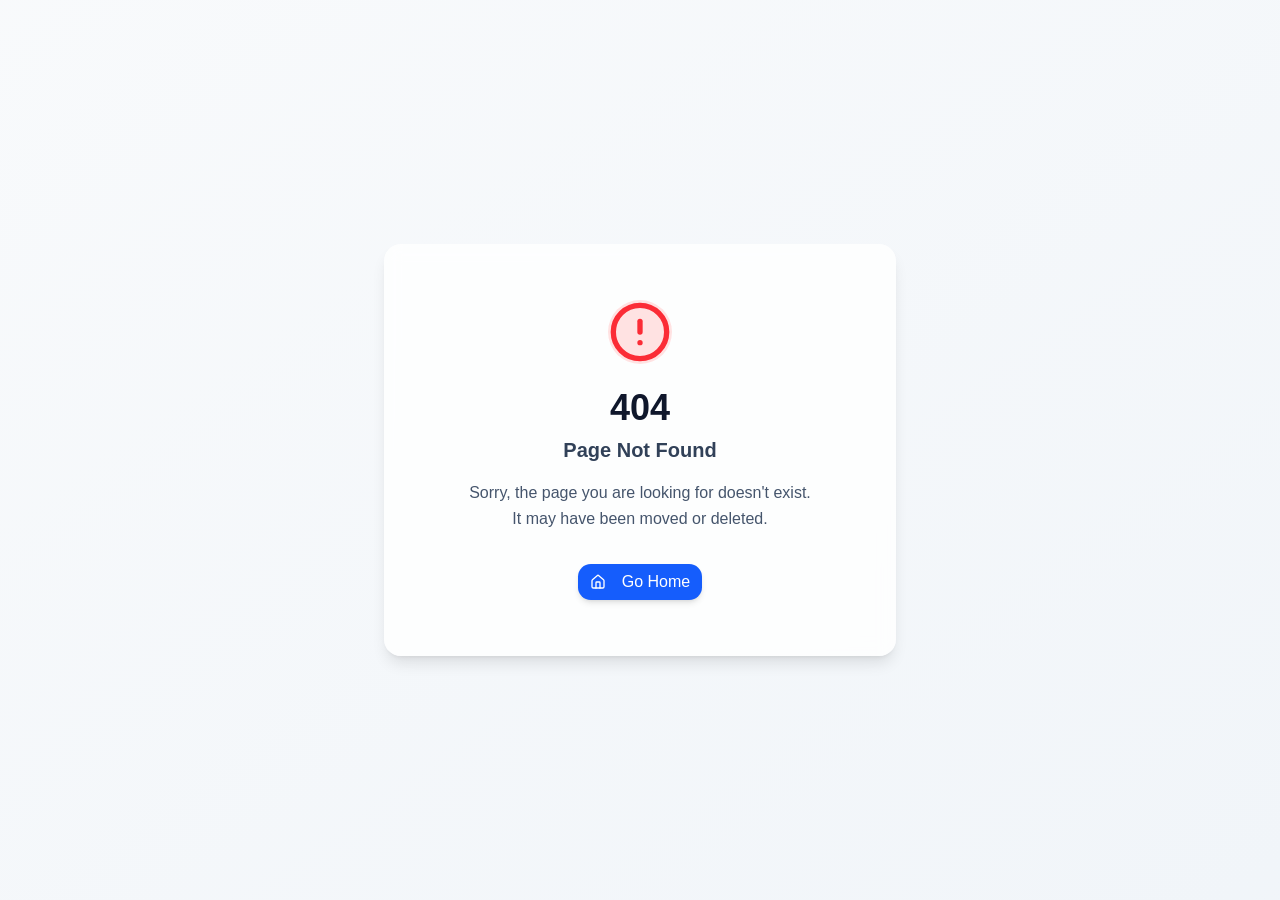
==== commit 867a9290: "Fix Pages subpath asset paths" ====
--- a/site/index.html
+++ b/site/index.html
@@ -9,8 +9,8 @@
     <title>FlowPilot AI Workflow Agent</title>
     <meta name="description" content="AI-powered CRM intake, workflow routing, approvals, and operations visibility." />
 
-    <script type="module" crossorigin src="/assets/index-KkXQKUZi.js"></script>
-    <link rel="stylesheet" crossorigin href="/assets/index-B0AUZnfq.css">
+    <script type="module" crossorigin src="./assets/index-KkXQKUZi.js"></script>
+    <link rel="stylesheet" crossorigin href="./assets/index-B0AUZnfq.css">
   </head>
 
   <body>
--- a/site/assets/index-B0AUZnfq.css
+++ b/site/assets/index-B0AUZnfq.css
@@ -0,0 +1 @@
+@import"https://fonts.googleapis.com/css2?family=DM+Sans:wght@400;500;600;700&family=Space+Grotesk:wght@500;600;700&display=swap";@font-face{font-display:block;font-family:KaTeX_AMS;font-style:normal;font-weight:400;src:url(/assets/KaTeX_AMS-Regular-BQhdFMY1.woff2) format("woff2"),url(/assets/KaTeX_AMS-Regular-DMm9YOAa.woff) format("woff"),url(/assets/KaTeX_AMS-Regular-DRggAlZN.ttf) format("truetype")}@font-face{font-display:block;font-family:KaTeX_Caligraphic;font-style:normal;font-weight:700;src:url(/assets/KaTeX_Caligraphic-Bold-Dq_IR9rO.woff2) format("woff2"),url(/assets/KaTeX_Caligraphic-Bold-BEiXGLvX.woff) format("woff"),url(/assets/KaTeX_Caligraphic-Bold-ATXxdsX0.ttf) format("truetype")}@font-face{font-display:block;font-family:KaTeX_Caligraphic;font-style:normal;font-weight:400;src:url(/assets/KaTeX_Caligraphic-Regular-Di6jR-x-.woff2) format("woff2"),url(/assets/KaTeX_Caligraphic-Regular-CTRA-rTL.woff) format("woff"),url(/assets/KaTeX_Caligraphic-Regular-wX97UBjC.ttf) format("truetype")}@font-face{font-display:block;font-family:KaTeX_Fraktur;font-style:normal;font-weight:700;src:url(/assets/KaTeX_Fraktur-Bold-CL6g_b3V.woff2) format("woff2"),url(/assets/KaTeX_Fraktur-Bold-BsDP51OF.woff) format("woff"),url(/assets/KaTeX_Fraktur-Bold-BdnERNNW.ttf) format("truetype")}@font-face{font-display:block;font-family:KaTeX_Fraktur;font-style:normal;font-weight:400;src:url(/assets/KaTeX_Fraktur-Regular-CTYiF6lA.woff2) format("woff2"),url(/assets/KaTeX_Fraktur-Regular-Dxdc4cR9.woff) format("woff"),url(/assets/KaTeX_Fraktur-Regular-CB_wures.ttf) format("truetype")}@font-face{font-display:block;font-family:KaTeX_Main;font-style:normal;font-weight:700;src:url(/assets/KaTeX_Main-Bold-Cx986IdX.woff2) format("woff2"),url(/assets/KaTeX_Main-Bold-Jm3AIy58.woff) format("woff"),url(/assets/KaTeX_Main-Bold-waoOVXN0.ttf) format("truetype")}@font-face{font-display:block;font-family:KaTeX_Main;font-style:italic;font-weight:700;src:url(/assets/KaTeX_Main-BoldItalic-DxDJ3AOS.woff2) format("woff2"),url(/assets/KaTeX_Main-BoldItalic-SpSLRI95.woff) format("woff"),url(/assets/KaTeX_Main-BoldItalic-DzxPMmG6.ttf) format("truetype")}@font-face{font-display:block;font-family:KaTeX_Main;font-style:italic;font-weight:400;src:url(/assets/KaTeX_Main-Italic-NWA7e6Wa.woff2) format("woff2"),url(/assets/KaTeX_Main-Italic-BMLOBm91.woff) format("woff"),url(/assets/KaTeX_Main-Italic-3WenGoN9.ttf) format("truetype")}@font-face{font-display:block;font-family:KaTeX_Main;font-style:normal;font-weight:400;src:url(/assets/KaTeX_Main-Regular-B22Nviop.woff2) format("woff2"),url(/assets/KaTeX_Main-Regular-Dr94JaBh.woff) format("woff"),url(/assets/KaTeX_Main-Regular-ypZvNtVU.ttf) format("truetype")}@font-face{font-display:block;font-family:KaTeX_Math;font-style:italic;font-weight:700;src:url(/assets/KaTeX_Math-BoldItalic-CZnvNsCZ.woff2) format("woff2"),url(/assets/KaTeX_Math-BoldItalic-iY-2wyZ7.woff) format("woff"),url(/assets/KaTeX_Math-BoldItalic-B3XSjfu4.ttf) format("truetype")}@font-face{font-display:block;font-family:KaTeX_Math;font-style:italic;font-weight:400;src:url(/assets/KaTeX_Math-Italic-t53AETM-.woff2) format("woff2"),url(/assets/KaTeX_Math-Italic-DA0__PXp.woff) format("woff"),url(/assets/KaTeX_Math-Italic-flOr_0UB.ttf) format("truetype")}@font-face{font-display:block;font-family:KaTeX_SansSerif;font-style:normal;font-weight:700;src:url(/assets/KaTeX_SansSerif-Bold-D1sUS0GD.woff2) format("woff2"),url(/assets/KaTeX_SansSerif-Bold-DbIhKOiC.woff) format("woff"),url(/assets/KaTeX_SansSerif-Bold-CFMepnvq.ttf) format("truetype")}@font-face{font-display:block;font-family:KaTeX_SansSerif;font-style:italic;font-weight:400;src:url(/assets/KaTeX_SansSerif-Italic-C3H0VqGB.woff2) format("woff2"),url(/assets/KaTeX_SansSerif-Italic-DN2j7dab.woff) format("woff"),url(/assets/KaTeX_SansSerif-Italic-YYjJ1zSn.ttf) format("truetype")}@font-face{font-display:block;font-family:KaTeX_SansSerif;font-style:normal;font-weight:400;src:url(/assets/KaTeX_SansSerif-Regular-DDBCnlJ7.woff2) format("woff2"),url(/assets/KaTeX_SansSerif-Regular-CS6fqUqJ.woff) format("woff"),url(/assets/KaTeX_SansSerif-Regular-BNo7hRIc.ttf) format("truetype")}@font-face{font-display:block;font-family:KaTeX_Script;font-style:normal;font-weight:400;src:url(/assets/KaTeX_Script-Regular-D3wIWfF6.woff2) format("woff2"),url(/assets/KaTeX_Script-Regular-D5yQViql.woff) format("woff"),url(/assets/KaTeX_Script-Regular-C5JkGWo-.ttf) format("truetype")}@font-face{font-display:block;font-family:KaTeX_Size1;font-style:normal;font-weight:400;src:url(/assets/KaTeX_Size1-Regular-mCD8mA8B.woff2) format("woff2"),url(/assets/KaTeX_Size1-Regular-C195tn64.woff) format("woff"),url(/assets/KaTeX_Size1-Regular-Dbsnue_I.ttf) format("truetype")}@font-face{font-display:block;font-family:KaTeX_Size2;font-style:normal;font-weight:400;src:url(/assets/KaTeX_Size2-Regular-Dy4dx90m.woff2) format("woff2"),url(/assets/KaTeX_Size2-Regular-oD1tc_U0.woff) format("woff"),url(/assets/KaTeX_Size2-Regular-B7gKUWhC.ttf) format("truetype")}@font-face{font-display:block;font-family:KaTeX_Size3;font-style:normal;font-weight:400;src:url([data-uri]) format("woff2"),url(/assets/KaTeX_Size3-Regular-CTq5MqoE.woff) format("woff"),url(/assets/KaTeX_Size3-Regular-DgpXs0kz.ttf) format("truetype")}@font-face{font-display:block;font-family:KaTeX_Size4;font-style:normal;font-weight:400;src:url(/assets/KaTeX_Size4-Regular-Dl5lxZxV.woff2) format("woff2"),url(/assets/KaTeX_Size4-Regular-BF-4gkZK.woff) format("woff"),url(/assets/KaTeX_Size4-Regular-DWFBv043.ttf) format("truetype")}@font-face{font-display:block;font-family:KaTeX_Typewriter;font-style:normal;font-weight:400;src:url(/assets/KaTeX_Typewriter-Regular-CO6r4hn1.woff2) format("woff2"),url(/assets/KaTeX_Typewriter-Regular-C0xS9mPB.woff) format("woff"),url(/assets/KaTeX_Typewriter-Regular-D3Ib7_Hf.ttf) format("truetype")}.katex{font: 1.21em KaTeX_Main,Times New Roman,serif;line-height:1.2;text-indent:0;text-rendering:auto}.katex *{-ms-high-contrast-adjust:none!important;border-color:currentColor}.katex .katex-version:after{content:"0.16.25"}.katex .katex-mathml{clip:rect(1px,1px,1px,1px);border:0;height:1px;overflow:hidden;padding:0;position:absolute;width:1px}.katex .katex-html>.newline{display:block}.katex .base{position:relative;white-space:nowrap;width:-webkit-min-content;width:-moz-min-content;width:min-content}.katex .base,.katex .strut{display:inline-block}.katex .textbf{font-weight:700}.katex .textit{font-style:italic}.katex .textrm{font-family:KaTeX_Main}.katex .textsf{font-family:KaTeX_SansSerif}.katex .texttt{font-family:KaTeX_Typewriter}.katex .mathnormal{font-family:KaTeX_Math;font-style:italic}.katex .mathit{font-family:KaTeX_Main;font-style:italic}.katex .mathrm{font-style:normal}.katex .mathbf{font-family:KaTeX_Main;font-weight:700}.katex .boldsymbol{font-family:KaTeX_Math;font-style:italic;font-weight:700}.katex .amsrm,.katex .mathbb,.katex .textbb{font-family:KaTeX_AMS}.katex .mathcal{font-family:KaTeX_Caligraphic}.katex .mathfrak,.katex .textfrak{font-family:KaTeX_Fraktur}.katex .mathboldfrak,.katex .textboldfrak{font-family:KaTeX_Fraktur;font-weight:700}.katex .mathtt{font-family:KaTeX_Typewriter}.katex .mathscr,.katex .textscr{font-family:KaTeX_Script}.katex .mathsf,.katex .textsf{font-family:KaTeX_SansSerif}.katex .mathboldsf,.katex .textboldsf{font-family:KaTeX_SansSerif;font-weight:700}.katex .mathitsf,.katex .mathsfit,.katex .textitsf{font-family:KaTeX_SansSerif;font-style:italic}.katex .mainrm{font-family:KaTeX_Main;font-style:normal}.katex .vlist-t{border-collapse:collapse;display:inline-table;table-layout:fixed}.katex .vlist-r{display:table-row}.katex .vlist{display:table-cell;position:relative;vertical-align:bottom}.katex .vlist>span{display:block;height:0;position:relative}.katex .vlist>span>span{display:inline-block}.katex .vlist>span>.pstrut{overflow:hidden;width:0}.katex .vlist-t2{margin-right:-2px}.katex .vlist-s{display:table-cell;font-size:1px;min-width:2px;vertical-align:bottom;width:2px}.katex .vbox{align-items:baseline;display:inline-flex;flex-direction:column}.katex .hbox{width:100%}.katex .hbox,.katex .thinbox{display:inline-flex;flex-direction:row}.katex .thinbox{max-width:0;width:0}.katex .msupsub{text-align:left}.katex .mfrac>span>span{text-align:center}.katex .mfrac .frac-line{border-bottom-style:solid;display:inline-block;width:100%}.katex .hdashline,.katex .hline,.katex .mfrac .frac-line,.katex .overline .overline-line,.katex .rule,.katex .underline .underline-line{min-height:1px}.katex .mspace{display:inline-block}.katex .clap,.katex .llap,.katex .rlap{position:relative;width:0}.katex .clap>.inner,.katex .llap>.inner,.katex .rlap>.inner{position:absolute}.katex .clap>.fix,.katex .llap>.fix,.katex .rlap>.fix{display:inline-block}.katex .llap>.inner{right:0}.katex .clap>.inner,.katex .rlap>.inner{left:0}.katex .clap>.inner>span{margin-left:-50%;margin-right:50%}.katex .rule{border:0 solid;display:inline-block;position:relative}.katex .hline,.katex .overline .overline-line,.katex .underline .underline-line{border-bottom-style:solid;display:inline-block;width:100%}.katex .hdashline{border-bottom-style:dashed;display:inline-block;width:100%}.katex .sqrt>.root{margin-left:.2777777778em;margin-right:-.5555555556em}.katex .fontsize-ensurer.reset-size1.size1,.katex .sizing.reset-size1.size1{font-size:1em}.katex .fontsize-ensurer.reset-size1.size2,.katex .sizing.reset-size1.size2{font-size:1.2em}.katex .fontsize-ensurer.reset-size1.size3,.katex .sizing.reset-size1.size3{font-size:1.4em}.katex .fontsize-ensurer.reset-size1.size4,.katex .sizing.reset-size1.size4{font-size:1.6em}.katex .fontsize-ensurer.reset-size1.size5,.katex .sizing.reset-size1.size5{font-size:1.8em}.katex .fontsize-ensurer.reset-size1.size6,.katex .sizing.reset-size1.size6{font-size:2em}.katex .fontsize-ensurer.reset-size1.size7,.katex .sizing.reset-size1.size7{font-size:2.4em}.katex .fontsize-ensurer.reset-size1.size8,.katex .sizing.reset-size1.size8{font-size:2.88em}.katex .fontsize-ensurer.reset-size1.size9,.katex .sizing.reset-size1.size9{font-size:3.456em}.katex .fontsize-ensurer.reset-size1.size10,.katex .sizing.reset-size1.size10{font-size:4.148em}.katex .fontsize-ensurer.reset-size1.size11,.katex .sizing.reset-size1.size11{font-size:4.976em}.katex .fontsize-ensurer.reset-size2.size1,.katex .sizing.reset-size2.size1{font-size:.8333333333em}.katex .fontsize-ensurer.reset-size2.size2,.katex .sizing.reset-size2.size2{font-size:1em}.katex .fontsize-ensurer.reset-size2.size3,.katex .sizing.reset-size2.size3{font-size:1.1666666667em}.katex .fontsize-ensurer.reset-size2.size4,.katex .sizing.reset-size2.size4{font-size:1.3333333333em}.katex .fontsize-ensurer.reset-size2.size5,.katex .sizing.reset-size2.size5{font-size:1.5em}.katex .fontsize-ensurer.reset-size2.size6,.katex .sizing.reset-size2.size6{font-size:1.6666666667em}.katex .fontsize-ensurer.reset-size2.size7,.katex .sizing.reset-size2.size7{font-size:2em}.katex .fontsize-ensurer.reset-size2.size8,.katex .sizing.reset-size2.size8{font-size:2.4em}.katex .fontsize-ensurer.reset-size2.size9,.katex .sizing.reset-size2.size9{font-size:2.88em}.katex .fontsize-ensurer.reset-size2.size10,.katex .sizing.reset-size2.size10{font-size:3.4566666667em}.katex .fontsize-ensurer.reset-size2.size11,.katex .sizing.reset-size2.size11{font-size:4.1466666667em}.katex .fontsize-ensurer.reset-size3.size1,.katex .sizing.reset-size3.size1{font-size:.7142857143em}.katex .fontsize-ensurer.reset-size3.size2,.katex .sizing.reset-size3.size2{font-size:.8571428571em}.katex .fontsize-ensurer.reset-size3.size3,.katex .sizing.reset-size3.size3{font-size:1em}.katex .fontsize-ensurer.reset-size3.size4,.katex .sizing.reset-size3.size4{font-size:1.1428571429em}.katex .fontsize-ensurer.reset-size3.size5,.katex .sizing.reset-size3.size5{font-size:1.2857142857em}.katex .fontsize-ensurer.reset-size3.size6,.katex .sizing.reset-size3.size6{font-size:1.4285714286em}.katex .fontsize-ensurer.reset-size3.size7,.katex .sizing.reset-size3.size7{font-size:1.7142857143em}.katex .fontsize-ensurer.reset-size3.size8,.katex .sizing.reset-size3.size8{font-size:2.0571428571em}.katex .fontsize-ensurer.reset-size3.size9,.katex .sizing.reset-size3.size9{font-size:2.4685714286em}.katex .fontsize-ensurer.reset-size3.size10,.katex .sizing.reset-size3.size10{font-size:2.9628571429em}.katex .fontsize-ensurer.reset-size3.size11,.katex .sizing.reset-size3.size11{font-size:3.5542857143em}.katex .fontsize-ensurer.reset-size4.size1,.katex .sizing.reset-size4.size1{font-size:.625em}.katex .fontsize-ensurer.reset-size4.size2,.katex .sizing.reset-size4.size2{font-size:.75em}.katex .fontsize-ensurer.reset-size4.size3,.katex .sizing.reset-size4.size3{font-size:.875em}.katex .fontsize-ensurer.reset-size4.size4,.katex .sizing.reset-size4.size4{font-size:1em}.katex .fontsize-ensurer.reset-size4.size5,.katex .sizing.reset-size4.size5{font-size:1.125em}.katex .fontsize-ensurer.reset-size4.size6,.katex .sizing.reset-size4.size6{font-size:1.25em}.katex .fontsize-ensurer.reset-size4.size7,.katex .sizing.reset-size4.size7{font-size:1.5em}.katex .fontsize-ensurer.reset-size4.size8,.katex .sizing.reset-size4.size8{font-size:1.8em}.katex .fontsize-ensurer.reset-size4.size9,.katex .sizing.reset-size4.size9{font-size:2.16em}.katex .fontsize-ensurer.reset-size4.size10,.katex .sizing.reset-size4.size10{font-size:2.5925em}.katex .fontsize-ensurer.reset-size4.size11,.katex .sizing.reset-size4.size11{font-size:3.11em}.katex .fontsize-ensurer.reset-size5.size1,.katex .sizing.reset-size5.size1{font-size:.5555555556em}.katex .fontsize-ensurer.reset-size5.size2,.katex .sizing.reset-size5.size2{font-size:.6666666667em}.katex .fontsize-ensurer.reset-size5.size3,.katex .sizing.reset-size5.size3{font-size:.7777777778em}.katex .fontsize-ensurer.reset-size5.size4,.katex .sizing.reset-size5.size4{font-size:.8888888889em}.katex .fontsize-ensurer.reset-size5.size5,.katex .sizing.reset-size5.size5{font-size:1em}.katex .fontsize-ensurer.reset-size5.size6,.katex .sizing.reset-size5.size6{font-size:1.1111111111em}.katex .fontsize-ensurer.reset-size5.size7,.katex .sizing.reset-size5.size7{font-size:1.3333333333em}.katex .fontsize-ensurer.reset-size5.size8,.katex .sizing.reset-size5.size8{font-size:1.6em}.katex .fontsize-ensurer.reset-size5.size9,.katex .sizing.reset-size5.size9{font-size:1.92em}.katex .fontsize-ensurer.reset-size5.size10,.katex .sizing.reset-size5.size10{font-size:2.3044444444em}.katex .fontsize-ensurer.reset-size5.size11,.katex .sizing.reset-size5.size11{font-size:2.7644444444em}.katex .fontsize-ensurer.reset-size6.size1,.katex .sizing.reset-size6.size1{font-size:.5em}.katex .fontsize-ensurer.reset-size6.size2,.katex .sizing.reset-size6.size2{font-size:.6em}.katex .fontsize-ensurer.reset-size6.size3,.katex .sizing.reset-size6.size3{font-size:.7em}.katex .fontsize-ensurer.reset-size6.size4,.katex .sizing.reset-size6.size4{font-size:.8em}.katex .fontsize-ensurer.reset-size6.size5,.katex .sizing.reset-size6.size5{font-size:.9em}.katex .fontsize-ensurer.reset-size6.size6,.katex .sizing.reset-size6.size6{font-size:1em}.katex .fontsize-ensurer.reset-size6.size7,.katex .sizing.reset-size6.size7{font-size:1.2em}.katex .fontsize-ensurer.reset-size6.size8,.katex .sizing.reset-size6.size8{font-size:1.44em}.katex .fontsize-ensurer.reset-size6.size9,.katex .sizing.reset-size6.size9{font-size:1.728em}.katex .fontsize-ensurer.reset-size6.size10,.katex .sizing.reset-size6.size10{font-size:2.074em}.katex .fontsize-ensurer.reset-size6.size11,.katex .sizing.reset-size6.size11{font-size:2.488em}.katex .fontsize-ensurer.reset-size7.size1,.katex .sizing.reset-size7.size1{font-size:.4166666667em}.katex .fontsize-ensurer.reset-size7.size2,.katex .sizing.reset-size7.size2{font-size:.5em}.katex .fontsize-ensurer.reset-size7.size3,.katex .sizing.reset-size7.size3{font-size:.5833333333em}.katex .fontsize-ensurer.reset-size7.size4,.katex .sizing.reset-size7.size4{font-size:.6666666667em}.katex .fontsize-ensurer.reset-size7.size5,.katex .sizing.reset-size7.size5{font-size:.75em}.katex .fontsize-ensurer.reset-size7.size6,.katex .sizing.reset-size7.size6{font-size:.8333333333em}.katex .fontsize-ensurer.reset-size7.size7,.katex .sizing.reset-size7.size7{font-size:1em}.katex .fontsize-ensurer.reset-size7.size8,.katex .sizing.reset-size7.size8{font-size:1.2em}.katex .fontsize-ensurer.reset-size7.size9,.katex .sizing.reset-size7.size9{font-size:1.44em}.katex .fontsize-ensurer.reset-size7.size10,.katex .sizing.reset-size7.size10{font-size:1.7283333333em}.katex .fontsize-ensurer.reset-size7.size11,.katex .sizing.reset-size7.size11{font-size:2.0733333333em}.katex .fontsize-ensurer.reset-size8.size1,.katex .sizing.reset-size8.size1{font-size:.3472222222em}.katex .fontsize-ensurer.reset-size8.size2,.katex .sizing.reset-size8.size2{font-size:.4166666667em}.katex .fontsize-ensurer.reset-size8.size3,.katex .sizing.reset-size8.size3{font-size:.4861111111em}.katex .fontsize-ensurer.reset-size8.size4,.katex .sizing.reset-size8.size4{font-size:.5555555556em}.katex .fontsize-ensurer.reset-size8.size5,.katex .sizing.reset-size8.size5{font-size:.625em}.katex .fontsize-ensurer.reset-size8.size6,.katex .sizing.reset-size8.size6{font-size:.6944444444em}.katex .fontsize-ensurer.reset-size8.size7,.katex .sizing.reset-size8.size7{font-size:.8333333333em}.katex .fontsize-ensurer.reset-size8.size8,.katex .sizing.reset-size8.size8{font-size:1em}.katex .fontsize-ensurer.reset-size8.size9,.katex .sizing.reset-size8.size9{font-size:1.2em}.katex .fontsize-ensurer.reset-size8.size10,.katex .sizing.reset-size8.size10{font-size:1.4402777778em}.katex .fontsize-ensurer.reset-size8.size11,.katex .sizing.reset-size8.size11{font-size:1.7277777778em}.katex .fontsize-ensurer.reset-size9.size1,.katex .sizing.reset-size9.size1{font-size:.2893518519em}.katex .fontsize-ensurer.reset-size9.size2,.katex .sizing.reset-size9.size2{font-size:.3472222222em}.katex .fontsize-ensurer.reset-size9.size3,.katex .sizing.reset-size9.size3{font-size:.4050925926em}.katex .fontsize-ensurer.reset-size9.size4,.katex .sizing.reset-size9.size4{font-size:.462962963em}.katex .fontsize-ensurer.reset-size9.size5,.katex .sizing.reset-size9.size5{font-size:.5208333333em}.katex .fontsize-ensurer.reset-size9.size6,.katex .sizing.reset-size9.size6{font-size:.5787037037em}.katex .fontsize-ensurer.reset-size9.size7,.katex .sizing.reset-size9.size7{font-size:.6944444444em}.katex .fontsize-ensurer.reset-size9.size8,.katex .sizing.reset-size9.size8{font-size:.8333333333em}.katex .fontsize-ensurer.reset-size9.size9,.katex .sizing.reset-size9.size9{font-size:1em}.katex .fontsize-ensurer.reset-size9.size10,.katex .sizing.reset-size9.size10{font-size:1.2002314815em}.katex .fontsize-ensurer.reset-size9.size11,.katex .sizing.reset-size9.size11{font-size:1.4398148148em}.katex .fontsize-ensurer.reset-size10.size1,.katex .sizing.reset-size10.size1{font-size:.2410800386em}.katex .fontsize-ensurer.reset-size10.size2,.katex .sizing.reset-size10.size2{font-size:.2892960463em}.katex .fontsize-ensurer.reset-size10.size3,.katex .sizing.reset-size10.size3{font-size:.337512054em}.katex .fontsize-ensurer.reset-size10.size4,.katex .sizing.reset-size10.size4{font-size:.3857280617em}.katex .fontsize-ensurer.reset-size10.size5,.katex .sizing.reset-size10.size5{font-size:.4339440694em}.katex .fontsize-ensurer.reset-size10.size6,.katex .sizing.reset-size10.size6{font-size:.4821600771em}.katex .fontsize-ensurer.reset-size10.size7,.katex .sizing.reset-size10.size7{font-size:.5785920926em}.katex .fontsize-ensurer.reset-size10.size8,.katex .sizing.reset-size10.size8{font-size:.6943105111em}.katex .fontsize-ensurer.reset-size10.size9,.katex .sizing.reset-size10.size9{font-size:.8331726133em}.katex .fontsize-ensurer.reset-size10.size10,.katex .sizing.reset-size10.size10{font-size:1em}.katex .fontsize-ensurer.reset-size10.size11,.katex .sizing.reset-size10.size11{font-size:1.1996142719em}.katex .fontsize-ensurer.reset-size11.size1,.katex .sizing.reset-size11.size1{font-size:.2009646302em}.katex .fontsize-ensurer.reset-size11.size2,.katex .sizing.reset-size11.size2{font-size:.2411575563em}.katex .fontsize-ensurer.reset-size11.size3,.katex .sizing.reset-size11.size3{font-size:.2813504823em}.katex .fontsize-ensurer.reset-size11.size4,.katex .sizing.reset-size11.size4{font-size:.3215434084em}.katex .fontsize-ensurer.reset-size11.size5,.katex .sizing.reset-size11.size5{font-size:.3617363344em}.katex .fontsize-ensurer.reset-size11.size6,.katex .sizing.reset-size11.size6{font-size:.4019292605em}.katex .fontsize-ensurer.reset-size11.size7,.katex .sizing.reset-size11.size7{font-size:.4823151125em}.katex .fontsize-ensurer.reset-size11.size8,.katex .sizing.reset-size11.size8{font-size:.578778135em}.katex .fontsize-ensurer.reset-size11.size9,.katex .sizing.reset-size11.size9{font-size:.6945337621em}.katex .fontsize-ensurer.reset-size11.size10,.katex .sizing.reset-size11.size10{font-size:.8336012862em}.katex .fontsize-ensurer.reset-size11.size11,.katex .sizing.reset-size11.size11{font-size:1em}.katex .delimsizing.size1{font-family:KaTeX_Size1}.katex .delimsizing.size2{font-family:KaTeX_Size2}.katex .delimsizing.size3{font-family:KaTeX_Size3}.katex .delimsizing.size4{font-family:KaTeX_Size4}.katex .delimsizing.mult .delim-size1>span{font-family:KaTeX_Size1}.katex .delimsizing.mult .delim-size4>span{font-family:KaTeX_Size4}.katex .nulldelimiter{display:inline-block;width:.12em}.katex .delimcenter,.katex .op-symbol{position:relative}.katex .op-symbol.small-op{font-family:KaTeX_Size1}.katex .op-symbol.large-op{font-family:KaTeX_Size2}.katex .accent>.vlist-t,.katex .op-limits>.vlist-t{text-align:center}.katex .accent .accent-body{position:relative}.katex .accent .accent-body:not(.accent-full){width:0}.katex .overlay{display:block}.katex .mtable .vertical-separator{display:inline-block;min-width:1px}.katex .mtable .arraycolsep{display:inline-block}.katex .mtable .col-align-c>.vlist-t{text-align:center}.katex .mtable .col-align-l>.vlist-t{text-align:left}.katex .mtable .col-align-r>.vlist-t{text-align:right}.katex .svg-align{text-align:left}.katex svg{fill:currentColor;stroke:currentColor;fill-rule:nonzero;fill-opacity:1;stroke-width:1;stroke-linecap:butt;stroke-linejoin:miter;stroke-miterlimit:4;stroke-dasharray:none;stroke-dashoffset:0;stroke-opacity:1;display:block;height:inherit;position:absolute;width:100%}.katex svg path{stroke:none}.katex img{border-style:none;max-height:none;max-width:none;min-height:0;min-width:0}.katex .stretchy{display:block;overflow:hidden;position:relative;width:100%}.katex .stretchy:after,.katex .stretchy:before{content:""}.katex .hide-tail{overflow:hidden;position:relative;width:100%}.katex .halfarrow-left{left:0;overflow:hidden;position:absolute;width:50.2%}.katex .halfarrow-right{overflow:hidden;position:absolute;right:0;width:50.2%}.katex .brace-left{left:0;overflow:hidden;position:absolute;width:25.1%}.katex .brace-center{left:25%;overflow:hidden;position:absolute;width:50%}.katex .brace-right{overflow:hidden;position:absolute;right:0;width:25.1%}.katex .x-arrow-pad{padding:0 .5em}.katex .cd-arrow-pad{padding:0 .55556em 0 .27778em}.katex .mover,.katex .munder,.katex .x-arrow{text-align:center}.katex .boxpad{padding:0 .3em}.katex .fbox,.katex .fcolorbox{border:.04em solid;box-sizing:border-box}.katex .cancel-pad{padding:0 .2em}.katex .cancel-lap{margin-left:-.2em;margin-right:-.2em}.katex .sout{border-bottom-style:solid;border-bottom-width:.08em}.katex .angl{border-right:.049em solid;border-top:.049em solid;box-sizing:border-box;margin-right:.03889em}.katex .anglpad{padding:0 .03889em}.katex .eqn-num:before{content:"(" counter(katexEqnNo) ")";counter-increment:katexEqnNo}.katex .mml-eqn-num:before{content:"(" counter(mmlEqnNo) ")";counter-increment:mmlEqnNo}.katex .mtr-glue{width:50%}.katex .cd-vert-arrow{display:inline-block;position:relative}.katex .cd-label-left{display:inline-block;position:absolute;right:calc(50% + .3em);text-align:left}.katex .cd-label-right{display:inline-block;left:calc(50% + .3em);position:absolute;text-align:right}.katex-display{display:block;margin:1em 0;text-align:center}.katex-display>.katex{display:block;text-align:center;white-space:nowrap}.katex-display>.katex>.katex-html{display:block;position:relative}.katex-display>.katex>.katex-html>.tag{position:absolute;right:0}.katex-display.leqno>.katex>.katex-html>.tag{left:0;right:auto}.katex-display.fleqn>.katex{padding-left:2em;text-align:left}body{counter-reset:katexEqnNo mmlEqnNo}@layer components;/*! tailwindcss v4.1.14 | MIT License | https://tailwindcss.com */@layer properties{@supports (((-webkit-hyphens:none)) and (not (margin-trim:inline))) or ((-moz-orient:inline) and (not (color:rgb(from red r g b)))){*,:before,:after,::backdrop{--tw-translate-x:0;--tw-translate-y:0;--tw-translate-z:0;--tw-rotate-x:initial;--tw-rotate-y:initial;--tw-rotate-z:initial;--tw-skew-x:initial;--tw-skew-y:initial;--tw-space-y-reverse:0;--tw-space-x-reverse:0;--tw-divide-y-reverse:0;--tw-border-style:solid;--tw-gradient-position:initial;--tw-gradient-from:#0000;--tw-gradient-via:#0000;--tw-gradient-to:#0000;--tw-gradient-stops:initial;--tw-gradient-via-stops:initial;--tw-gradient-from-position:0%;--tw-gradient-via-position:50%;--tw-gradient-to-position:100%;--tw-leading:initial;--tw-font-weight:initial;--tw-tracking:initial;--tw-ordinal:initial;--tw-slashed-zero:initial;--tw-numeric-figure:initial;--tw-numeric-spacing:initial;--tw-numeric-fraction:initial;--tw-shadow:0 0 #0000;--tw-shadow-color:initial;--tw-shadow-alpha:100%;--tw-inset-shadow:0 0 #0000;--tw-inset-shadow-color:initial;--tw-inset-shadow-alpha:100%;--tw-ring-color:initial;--tw-ring-shadow:0 0 #0000;--tw-inset-ring-color:initial;--tw-inset-ring-shadow:0 0 #0000;--tw-ring-inset:initial;--tw-ring-offset-width:0px;--tw-ring-offset-color:#fff;--tw-ring-offset-shadow:0 0 #0000;--tw-outline-style:solid;--tw-blur:initial;--tw-brightness:initial;--tw-contrast:initial;--tw-grayscale:initial;--tw-hue-rotate:initial;--tw-invert:initial;--tw-opacity:initial;--tw-saturate:initial;--tw-sepia:initial;--tw-drop-shadow:initial;--tw-drop-shadow-color:initial;--tw-drop-shadow-alpha:100%;--tw-drop-shadow-size:initial;--tw-backdrop-blur:initial;--tw-backdrop-brightness:initial;--tw-backdrop-contrast:initial;--tw-backdrop-grayscale:initial;--tw-backdrop-hue-rotate:initial;--tw-backdrop-invert:initial;--tw-backdrop-opacity:initial;--tw-backdrop-saturate:initial;--tw-backdrop-sepia:initial;--tw-duration:initial;--tw-ease:initial;--tw-content:"";--tw-animation-delay:0s;--tw-animation-direction:normal;--tw-animation-duration:initial;--tw-animation-fill-mode:none;--tw-animation-iteration-count:1;--tw-enter-blur:0;--tw-enter-opacity:1;--tw-enter-rotate:0;--tw-enter-scale:1;--tw-enter-translate-x:0;--tw-enter-translate-y:0;--tw-exit-blur:0;--tw-exit-opacity:1;--tw-exit-rotate:0;--tw-exit-scale:1;--tw-exit-translate-x:0;--tw-exit-translate-y:0}}}@layer theme{:root,:host{--font-mono:ui-monospace,SFMono-Regular,Menlo,Monaco,Consolas,"Liberation Mono","Courier New",monospace;--color-red-50:oklch(97.1% .013 17.38);--color-red-100:oklch(93.6% .032 17.717);--color-red-200:oklch(88.5% .062 18.334);--color-red-500:oklch(63.7% .237 25.331);--color-red-800:oklch(44.4% .177 26.899);--color-orange-50:oklch(98% .016 73.684);--color-orange-700:oklch(55.3% .195 38.402);--color-amber-50:oklch(98.7% .022 95.277);--color-amber-100:oklch(96.2% .059 95.617);--color-amber-200:oklch(92.4% .12 95.746);--color-amber-600:oklch(66.6% .179 58.318);--color-amber-700:oklch(55.5% .163 48.998);--color-amber-800:oklch(47.3% .137 46.201);--color-emerald-50:oklch(97.9% .021 166.113);--color-emerald-100:oklch(95% .052 163.051);--color-emerald-200:oklch(90.5% .093 164.15);--color-emerald-400:oklch(76.5% .177 163.223);--color-emerald-500:oklch(69.6% .17 162.48);--color-emerald-600:oklch(59.6% .145 163.225);--color-emerald-700:oklch(50.8% .118 165.612);--color-emerald-800:oklch(43.2% .095 166.913);--color-emerald-950:oklch(26.2% .051 172.552);--color-teal-50:oklch(98.4% .014 180.72);--color-teal-200:oklch(91% .096 180.426);--color-teal-700:oklch(51.1% .096 186.391);--color-teal-800:oklch(43.7% .078 188.216);--color-cyan-50:oklch(98.4% .019 200.873);--color-cyan-100:oklch(95.6% .045 203.388);--color-cyan-200:oklch(91.7% .08 205.041);--color-cyan-300:oklch(86.5% .127 207.078);--color-cyan-400:oklch(78.9% .154 211.53);--color-cyan-500:oklch(71.5% .143 215.221);--color-cyan-600:oklch(60.9% .126 221.723);--color-cyan-700:oklch(52% .105 223.128);--color-blue-50:oklch(97% .014 254.604);--color-blue-200:oklch(88.2% .059 254.128);--color-blue-600:oklch(54.6% .245 262.881);--color-blue-700:oklch(48.8% .243 264.376);--color-indigo-50:oklch(96.2% .018 272.314);--color-indigo-100:oklch(93% .034 272.788);--color-indigo-500:oklch(58.5% .233 277.117);--color-indigo-600:oklch(51.1% .262 276.966);--color-indigo-700:oklch(45.7% .24 277.023);--color-violet-50:oklch(96.9% .016 293.756);--color-violet-100:oklch(94.3% .029 294.588);--color-violet-200:oklch(89.4% .057 293.283);--color-violet-300:oklch(81.1% .111 293.571);--color-violet-600:oklch(54.1% .281 293.009);--color-violet-700:oklch(49.1% .27 292.581);--color-violet-800:oklch(43.2% .232 292.759);--color-violet-900:oklch(38% .189 293.745);--color-rose-50:oklch(96.9% .015 12.422);--color-rose-100:oklch(94.1% .03 12.58);--color-rose-200:oklch(89.2% .058 10.001);--color-rose-600:oklch(58.6% .253 17.585);--color-rose-700:oklch(51.4% .222 16.935);--color-slate-50:oklch(98.4% .003 247.858);--color-slate-100:oklch(96.8% .007 247.896);--color-slate-200:oklch(92.9% .013 255.508);--color-slate-300:oklch(86.9% .022 252.894);--color-slate-400:oklch(70.4% .04 256.788);--color-slate-500:oklch(55.4% .046 257.417);--color-slate-600:oklch(44.6% .043 257.281);--color-slate-700:oklch(37.2% .044 257.287);--color-slate-800:oklch(27.9% .041 260.031);--color-slate-900:oklch(20.8% .042 265.755);--color-slate-950:oklch(12.9% .042 264.695);--color-black:#000;--color-white:#fff;--spacing:.25rem;--container-xs:20rem;--container-sm:24rem;--container-lg:32rem;--container-xl:36rem;--container-2xl:42rem;--container-3xl:48rem;--container-6xl:72rem;--container-7xl:80rem;--text-xs:.75rem;--text-xs--line-height:calc(1/.75);--text-sm:.875rem;--text-sm--line-height:calc(1.25/.875);--text-base:1rem;--text-base--line-height: 1.5 ;--text-lg:1.125rem;--text-lg--line-height:calc(1.75/1.125);--text-xl:1.25rem;--text-xl--line-height:calc(1.75/1.25);--text-2xl:1.5rem;--text-2xl--line-height:calc(2/1.5);--text-3xl:1.875rem;--text-3xl--line-height: 1.2 ;--text-4xl:2.25rem;--text-4xl--line-height:calc(2.5/2.25);--text-5xl:3rem;--text-5xl--line-height:1;--font-weight-normal:400;--font-weight-medium:500;--font-weight-semibold:600;--font-weight-bold:700;--tracking-tight:-.025em;--tracking-wide:.025em;--tracking-wider:.05em;--tracking-widest:.1em;--leading-snug:1.375;--leading-normal:1.5;--leading-relaxed:1.625;--radius-xs:.125rem;--radius-2xl:1rem;--radius-3xl:1.5rem;--ease-in-out:cubic-bezier(.4,0,.2,1);--animate-spin:spin 1s linear infinite;--animate-pulse:pulse 2s cubic-bezier(.4,0,.6,1)infinite;--blur-sm:8px;--blur-2xl:40px;--blur-3xl:64px;--aspect-video:16/9;--default-transition-duration:.15s;--default-transition-timing-function:cubic-bezier(.4,0,.2,1);--default-font-family:"DM Sans",sans-serif;--default-mono-font-family:var(--font-mono);--color-border:var(--border)}}@layer base{*,:after,:before,::backdrop{box-sizing:border-box;border:0 solid;margin:0;padding:0}::file-selector-button{box-sizing:border-box;border:0 solid;margin:0;padding:0}html,:host{-webkit-text-size-adjust:100%;tab-size:4;line-height:1.5;font-family:var(--default-font-family,ui-sans-serif,system-ui,sans-serif,"Apple Color Emoji","Segoe UI Emoji","Segoe UI Symbol","Noto Color Emoji");font-feature-settings:var(--default-font-feature-settings,normal);font-variation-settings:var(--default-font-variation-settings,normal);-webkit-tap-highlight-color:transparent}hr{height:0;color:inherit;border-top-width:1px}abbr:where([title]){-webkit-text-decoration:underline dotted;text-decoration:underline dotted}h1,h2,h3,h4,h5,h6{font-size:inherit;font-weight:inherit}a{color:inherit;-webkit-text-decoration:inherit;text-decoration:inherit}b,strong{font-weight:bolder}code,kbd,samp,pre{font-family:var(--default-mono-font-family,ui-monospace,SFMono-Regular,Menlo,Monaco,Consolas,"Liberation Mono","Courier New",monospace);font-feature-settings:var(--default-mono-font-feature-settings,normal);font-variation-settings:var(--default-mono-font-variation-settings,normal);font-size:1em}small{font-size:80%}sub,sup{vertical-align:baseline;font-size:75%;line-height:0;position:relative}sub{bottom:-.25em}sup{top:-.5em}table{text-indent:0;border-color:inherit;border-collapse:collapse}:-moz-focusring{outline:auto}progress{vertical-align:baseline}summary{display:list-item}ol,ul,menu{list-style:none}img,svg,video,canvas,audio,iframe,embed,object{vertical-align:middle;display:block}img,video{max-width:100%;height:auto}button,input,select,optgroup,textarea{font:inherit;font-feature-settings:inherit;font-variation-settings:inherit;letter-spacing:inherit;color:inherit;opacity:1;background-color:#0000;border-radius:0}::file-selector-button{font:inherit;font-feature-settings:inherit;font-variation-settings:inherit;letter-spacing:inherit;color:inherit;opacity:1;background-color:#0000;border-radius:0}:where(select:is([multiple],[size])) optgroup{font-weight:bolder}:where(select:is([multiple],[size])) optgroup option{padding-inline-start:20px}::file-selector-button{margin-inline-end:4px}::placeholder{opacity:1}@supports (not ((-webkit-appearance:-apple-pay-button))) or (contain-intrinsic-size:1px){::placeholder{color:currentColor}@supports (color:color-mix(in lab,red,red)){::placeholder{color:color-mix(in oklab,currentcolor 50%,transparent)}}}textarea{resize:vertical}::-webkit-search-decoration{-webkit-appearance:none}::-webkit-date-and-time-value{min-height:1lh;text-align:inherit}::-webkit-datetime-edit{display:inline-flex}::-webkit-datetime-edit-fields-wrapper{padding:0}::-webkit-datetime-edit{padding-block:0}::-webkit-datetime-edit-year-field{padding-block:0}::-webkit-datetime-edit-month-field{padding-block:0}::-webkit-datetime-edit-day-field{padding-block:0}::-webkit-datetime-edit-hour-field{padding-block:0}::-webkit-datetime-edit-minute-field{padding-block:0}::-webkit-datetime-edit-second-field{padding-block:0}::-webkit-datetime-edit-millisecond-field{padding-block:0}::-webkit-datetime-edit-meridiem-field{padding-block:0}::-webkit-calendar-picker-indicator{line-height:1}:-moz-ui-invalid{box-shadow:none}button,input:where([type=button],[type=reset],[type=submit]){appearance:button}::file-selector-button{appearance:button}::-webkit-inner-spin-button{height:auto}::-webkit-outer-spin-button{height:auto}[hidden]:where(:not([hidden=until-found])){display:none!important}}@layer utilities{.\@container\/card-header{container:card-header/inline-size}.\@container\/field-group{container:field-group/inline-size}.pointer-events-none{pointer-events:none}.invisible{visibility:hidden}.sr-only{clip-path:inset(50%);white-space:nowrap;border-width:0;width:1px;height:1px;margin:-1px;padding:0;position:absolute;overflow:hidden}.absolute{position:absolute}.fixed{position:fixed}.relative{position:relative}.static{position:static}.sticky{position:sticky}.inset-0{inset:calc(var(--spacing)*0)}.inset-x-0{inset-inline:calc(var(--spacing)*0)}.inset-y-0{inset-block:calc(var(--spacing)*0)}.-top-12{top:calc(var(--spacing)*-12)}.-top-24{top:calc(var(--spacing)*-24)}.top-0{top:calc(var(--spacing)*0)}.top-1\.5{top:calc(var(--spacing)*1.5)}.top-1\/2{top:50%}.top-3\.5{top:calc(var(--spacing)*3.5)}.top-4{top:calc(var(--spacing)*4)}.top-\[1px\]{top:1px}.top-\[50\%\]{top:50%}.top-\[60\%\]{top:60%}.top-full{top:100%}.-right-12{right:calc(var(--spacing)*-12)}.-right-20{right:calc(var(--spacing)*-20)}.right-0{right:calc(var(--spacing)*0)}.right-1{right:calc(var(--spacing)*1)}.right-2{right:calc(var(--spacing)*2)}.right-3{right:calc(var(--spacing)*3)}.right-4{right:calc(var(--spacing)*4)}.-bottom-12{bottom:calc(var(--spacing)*-12)}.bottom-0{bottom:calc(var(--spacing)*0)}.bottom-4{bottom:calc(var(--spacing)*4)}.-left-12{left:calc(var(--spacing)*-12)}.left-0{left:calc(var(--spacing)*0)}.left-1\/2{left:50%}.left-2{left:calc(var(--spacing)*2)}.left-4{left:calc(var(--spacing)*4)}.left-\[50\%\]{left:50%}.isolate{isolation:isolate}.z-10{z-index:10}.z-20{z-index:20}.z-40{z-index:40}.z-50{z-index:50}.z-\[1\]{z-index:1}.order-first{order:-9999}.order-last{order:9999}.col-start-2{grid-column-start:2}.row-span-2{grid-row:span 2/span 2}.row-start-1{grid-row-start:1}.container{width:100%}@media (min-width:40rem){.container{max-width:40rem}}@media (min-width:48rem){.container{max-width:48rem}}@media (min-width:64rem){.container{max-width:64rem}}@media (min-width:80rem){.container{max-width:80rem}}@media (min-width:96rem){.container{max-width:96rem}}.\!m-0{margin:calc(var(--spacing)*0)!important}.-mx-1{margin-inline:calc(var(--spacing)*-1)}.mx-2{margin-inline:calc(var(--spacing)*2)}.mx-3\.5{margin-inline:calc(var(--spacing)*3.5)}.mx-4{margin-inline:calc(var(--spacing)*4)}.mx-auto{margin-inline:auto}.-my-2{margin-block:calc(var(--spacing)*-2)}.my-0{margin-block:calc(var(--spacing)*0)}.my-0\.5{margin-block:calc(var(--spacing)*.5)}.my-1{margin-block:calc(var(--spacing)*1)}.-mt-4{margin-top:calc(var(--spacing)*-4)}.mt-0\.5{margin-top:calc(var(--spacing)*.5)}.mt-1{margin-top:calc(var(--spacing)*1)}.mt-1\.5{margin-top:calc(var(--spacing)*1.5)}.mt-2{margin-top:calc(var(--spacing)*2)}.mt-3{margin-top:calc(var(--spacing)*3)}.mt-4{margin-top:calc(var(--spacing)*4)}.mt-7{margin-top:calc(var(--spacing)*7)}.mt-12{margin-top:calc(var(--spacing)*12)}.mt-auto{margin-top:auto}.mr-1{margin-right:calc(var(--spacing)*1)}.mr-2{margin-right:calc(var(--spacing)*2)}.mr-3{margin-right:calc(var(--spacing)*3)}.mb-1{margin-bottom:calc(var(--spacing)*1)}.mb-2{margin-bottom:calc(var(--spacing)*2)}.mb-3{margin-bottom:calc(var(--spacing)*3)}.mb-4{margin-bottom:calc(var(--spacing)*4)}.mb-5{margin-bottom:calc(var(--spacing)*5)}.mb-6{margin-bottom:calc(var(--spacing)*6)}.mb-8{margin-bottom:calc(var(--spacing)*8)}.-ml-3{margin-left:calc(var(--spacing)*-3)}.-ml-4{margin-left:calc(var(--spacing)*-4)}.ml-1{margin-left:calc(var(--spacing)*1)}.ml-2{margin-left:calc(var(--spacing)*2)}.ml-4{margin-left:calc(var(--spacing)*4)}.ml-auto{margin-left:auto}.line-clamp-1{-webkit-line-clamp:1;-webkit-box-orient:vertical;display:-webkit-box;overflow:hidden}.line-clamp-2{-webkit-line-clamp:2;-webkit-box-orient:vertical;display:-webkit-box;overflow:hidden}.block{display:block}.flex{display:flex}.grid{display:grid}.hidden{display:none}.inline-flex{display:inline-flex}.table{display:table}.table-caption{display:table-caption}.table-cell{display:table-cell}.table-row{display:table-row}.field-sizing-content{field-sizing:content}.aspect-square{aspect-ratio:1}.aspect-video{aspect-ratio:var(--aspect-video)}.size-\(--cell-size\){width:var(--cell-size);height:var(--cell-size)}.size-2{width:calc(var(--spacing)*2);height:calc(var(--spacing)*2)}.size-2\.5{width:calc(var(--spacing)*2.5);height:calc(var(--spacing)*2.5)}.size-3{width:calc(var(--spacing)*3);height:calc(var(--spacing)*3)}.size-3\.5{width:calc(var(--spacing)*3.5);height:calc(var(--spacing)*3.5)}.size-4{width:calc(var(--spacing)*4);height:calc(var(--spacing)*4)}.size-6{width:calc(var(--spacing)*6);height:calc(var(--spacing)*6)}.size-7{width:calc(var(--spacing)*7);height:calc(var(--spacing)*7)}.size-8{width:calc(var(--spacing)*8);height:calc(var(--spacing)*8)}.size-9{width:calc(var(--spacing)*9);height:calc(var(--spacing)*9)}.size-10{width:calc(var(--spacing)*10);height:calc(var(--spacing)*10)}.size-12{width:calc(var(--spacing)*12);height:calc(var(--spacing)*12)}.size-auto{width:auto;height:auto}.size-full{width:100%;height:100%}.h-\(--cell-size\){height:var(--cell-size)}.h-1\.5{height:calc(var(--spacing)*1.5)}.h-2{height:calc(var(--spacing)*2)}.h-2\.5{height:calc(var(--spacing)*2.5)}.h-3{height:calc(var(--spacing)*3)}.h-3\.5{height:calc(var(--spacing)*3.5)}.h-4{height:calc(var(--spacing)*4)}.h-5{height:calc(var(--spacing)*5)}.h-6{height:calc(var(--spacing)*6)}.h-7{height:calc(var(--spacing)*7)}.h-8{height:calc(var(--spacing)*8)}.h-9{height:calc(var(--spacing)*9)}.h-10{height:calc(var(--spacing)*10)}.h-12{height:calc(var(--spacing)*12)}.h-14{height:calc(var(--spacing)*14)}.h-16{height:calc(var(--spacing)*16)}.h-32{height:calc(var(--spacing)*32)}.h-64{height:calc(var(--spacing)*64)}.h-72{height:calc(var(--spacing)*72)}.h-\[1\.15rem\]{height:1.15rem}.h-\[38px\]{height:38px}.h-\[200px\]{height:200px}.h-\[500px\]{height:500px}.h-\[calc\(100\%-1px\)\]{height:calc(100% - 1px)}.h-\[var\(--radix-navigation-menu-viewport-height\)\]{height:var(--radix-navigation-menu-viewport-height)}.h-\[var\(--radix-select-trigger-height\)\]{height:var(--radix-select-trigger-height)}.h-auto{height:auto}.h-full{height:100%}.h-px{height:1px}.h-svh{height:100svh}.max-h-\(--radix-context-menu-content-available-height\){max-height:var(--radix-context-menu-content-available-height)}.max-h-\(--radix-dropdown-menu-content-available-height\){max-height:var(--radix-dropdown-menu-content-available-height)}.max-h-\(--radix-select-content-available-height\){max-height:var(--radix-select-content-available-height)}.max-h-32{max-height:calc(var(--spacing)*32)}.max-h-64{max-height:calc(var(--spacing)*64)}.max-h-\[300px\]{max-height:300px}.max-h-\[520px\]{max-height:520px}.min-h-0{min-height:calc(var(--spacing)*0)}.min-h-4{min-height:calc(var(--spacing)*4)}.min-h-5{min-height:calc(var(--spacing)*5)}.min-h-9{min-height:calc(var(--spacing)*9)}.min-h-16{min-height:calc(var(--spacing)*16)}.min-h-32{min-height:calc(var(--spacing)*32)}.min-h-\[60vh\]{min-height:60vh}.min-h-\[80vh\]{min-height:80vh}.min-h-\[200px\]{min-height:200px}.min-h-\[420px\]{min-height:420px}.min-h-\[500px\]{min-height:500px}.min-h-screen{min-height:100vh}.min-h-svh{min-height:100svh}.w-\(--cell-size\){width:var(--cell-size)}.w-\(--sidebar-width\){width:var(--sidebar-width)}.w-0{width:calc(var(--spacing)*0)}.w-1{width:calc(var(--spacing)*1)}.w-1\.5{width:calc(var(--spacing)*1.5)}.w-1\/2{width:50%}.w-2{width:calc(var(--spacing)*2)}.w-2\.5{width:calc(var(--spacing)*2.5)}.w-2\/3{width:66.6667%}.w-3{width:calc(var(--spacing)*3)}.w-3\.5{width:calc(var(--spacing)*3.5)}.w-3\/4{width:75%}.w-4{width:calc(var(--spacing)*4)}.w-5{width:calc(var(--spacing)*5)}.w-6{width:calc(var(--spacing)*6)}.w-7{width:calc(var(--spacing)*7)}.w-8{width:calc(var(--spacing)*8)}.w-9{width:calc(var(--spacing)*9)}.w-10{width:calc(var(--spacing)*10)}.w-12{width:calc(var(--spacing)*12)}.w-16{width:calc(var(--spacing)*16)}.w-20{width:calc(var(--spacing)*20)}.w-24{width:calc(var(--spacing)*24)}.w-32{width:calc(var(--spacing)*32)}.w-48{width:calc(var(--spacing)*48)}.w-64{width:calc(var(--spacing)*64)}.w-72{width:calc(var(--spacing)*72)}.w-\[38px\]{width:38px}.w-\[100px\]{width:100px}.w-\[280px\]{width:280px}.w-\[400px\]{width:400px}.w-auto{width:auto}.w-fit{width:fit-content}.w-full{width:100%}.w-max{width:max-content}.w-px{width:1px}.max-w-\(--skeleton-width\){max-width:var(--skeleton-width)}.max-w-2xl{max-width:var(--container-2xl)}.max-w-3xl{max-width:var(--container-3xl)}.max-w-6xl{max-width:var(--container-6xl)}.max-w-7xl{max-width:var(--container-7xl)}.max-w-\[18rem\]{max-width:18rem}.max-w-\[80\%\]{max-width:80%}.max-w-\[1500px\]{max-width:1500px}.max-w-\[calc\(100\%-2rem\)\]{max-width:calc(100% - 2rem)}.max-w-full{max-width:100%}.max-w-lg{max-width:var(--container-lg)}.max-w-max{max-width:max-content}.max-w-none{max-width:none}.max-w-sm{max-width:var(--container-sm)}.max-w-xl{max-width:var(--container-xl)}.max-w-xs{max-width:var(--container-xs)}.min-w-\(--cell-size\){min-width:var(--cell-size)}.min-w-0{min-width:calc(var(--spacing)*0)}.min-w-5{min-width:calc(var(--spacing)*5)}.min-w-8{min-width:calc(var(--spacing)*8)}.min-w-9{min-width:calc(var(--spacing)*9)}.min-w-10{min-width:calc(var(--spacing)*10)}.min-w-\[8rem\]{min-width:8rem}.min-w-\[12rem\]{min-width:12rem}.min-w-\[92px\]{min-width:92px}.min-w-\[var\(--radix-select-trigger-width\)\]{min-width:var(--radix-select-trigger-width)}.flex-1{flex:1}.flex-shrink-0,.shrink-0{flex-shrink:0}.grow{flex-grow:1}.grow-0{flex-grow:0}.basis-full{flex-basis:100%}.caption-bottom{caption-side:bottom}.border-collapse{border-collapse:collapse}.origin-\(--radix-context-menu-content-transform-origin\){transform-origin:var(--radix-context-menu-content-transform-origin)}.origin-\(--radix-dropdown-menu-content-transform-origin\){transform-origin:var(--radix-dropdown-menu-content-transform-origin)}.origin-\(--radix-hover-card-content-transform-origin\){transform-origin:var(--radix-hover-card-content-transform-origin)}.origin-\(--radix-menubar-content-transform-origin\){transform-origin:var(--radix-menubar-content-transform-origin)}.origin-\(--radix-popover-content-transform-origin\){transform-origin:var(--radix-popover-content-transform-origin)}.origin-\(--radix-select-content-transform-origin\){transform-origin:var(--radix-select-content-transform-origin)}.origin-\(--radix-tooltip-content-transform-origin\){transform-origin:var(--radix-tooltip-content-transform-origin)}.-translate-x-1\/2{--tw-translate-x: -50% ;translate:var(--tw-translate-x)var(--tw-translate-y)}.-translate-x-px{--tw-translate-x:-1px;translate:var(--tw-translate-x)var(--tw-translate-y)}.translate-x-\[-50\%\]{--tw-translate-x:-50%;translate:var(--tw-translate-x)var(--tw-translate-y)}.translate-x-px{--tw-translate-x:1px;translate:var(--tw-translate-x)var(--tw-translate-y)}.-translate-y-1\/2{--tw-translate-y: -50% ;translate:var(--tw-translate-x)var(--tw-translate-y)}.translate-y-0\.5{--tw-translate-y:calc(var(--spacing)*.5);translate:var(--tw-translate-x)var(--tw-translate-y)}.translate-y-\[-50\%\]{--tw-translate-y:-50%;translate:var(--tw-translate-x)var(--tw-translate-y)}.translate-y-\[calc\(-50\%_-_2px\)\]{--tw-translate-y: calc(-50% - 2px) ;translate:var(--tw-translate-x)var(--tw-translate-y)}.rotate-45{rotate:45deg}.rotate-90{rotate:90deg}.transform{transform:var(--tw-rotate-x,)var(--tw-rotate-y,)var(--tw-rotate-z,)var(--tw-skew-x,)var(--tw-skew-y,)}.animate-caret-blink{animation:1.25s ease-out infinite caret-blink}.animate-in{animation:enter var(--tw-animation-duration,var(--tw-duration,.15s))var(--tw-ease,ease)var(--tw-animation-delay,0s)var(--tw-animation-iteration-count,1)var(--tw-animation-direction,normal)var(--tw-animation-fill-mode,none)}.animate-pulse{animation:var(--animate-pulse)}.animate-spin{animation:var(--animate-spin)}.cursor-col-resize{cursor:col-resize}.cursor-default{cursor:default}.cursor-pointer{cursor:pointer}.cursor-text{cursor:text}.touch-none{touch-action:none}.resize-none{resize:none}.scroll-my-1{scroll-margin-block:calc(var(--spacing)*1)}.scroll-py-1{scroll-padding-block:calc(var(--spacing)*1)}.list-disc{list-style-type:disc}.list-none{list-style-type:none}.auto-rows-min{grid-auto-rows:min-content}.grid-cols-1{grid-template-columns:repeat(1,minmax(0,1fr))}.grid-cols-2{grid-template-columns:repeat(2,minmax(0,1fr))}.grid-cols-3{grid-template-columns:repeat(3,minmax(0,1fr))}.grid-cols-\[0_1fr\]{grid-template-columns:0 1fr}.grid-rows-\[auto_auto\]{grid-template-rows:auto auto}.flex-col{flex-direction:column}.flex-col-reverse{flex-direction:column-reverse}.flex-row{flex-direction:row}.flex-wrap{flex-wrap:wrap}.place-items-center{place-items:center}.items-center{align-items:center}.items-end{align-items:flex-end}.items-start{align-items:flex-start}.items-stretch{align-items:stretch}.justify-between{justify-content:space-between}.justify-center{justify-content:center}.justify-end{justify-content:flex-end}.justify-start{justify-content:flex-start}.justify-items-start{justify-items:start}.gap-0{gap:calc(var(--spacing)*0)}.gap-0\.5{gap:calc(var(--spacing)*.5)}.gap-1{gap:calc(var(--spacing)*1)}.gap-1\.5{gap:calc(var(--spacing)*1.5)}.gap-2{gap:calc(var(--spacing)*2)}.gap-2\.5{gap:calc(var(--spacing)*2.5)}.gap-3{gap:calc(var(--spacing)*3)}.gap-4{gap:calc(var(--spacing)*4)}.gap-5{gap:calc(var(--spacing)*5)}.gap-6{gap:calc(var(--spacing)*6)}.gap-7{gap:calc(var(--spacing)*7)}:where(.space-y-1>:not(:last-child)){--tw-space-y-reverse:0;margin-block-start:calc(calc(var(--spacing)*1)*var(--tw-space-y-reverse));margin-block-end:calc(calc(var(--spacing)*1)*calc(1 - var(--tw-space-y-reverse)))}:where(.space-y-2>:not(:last-child)){--tw-space-y-reverse:0;margin-block-start:calc(calc(var(--spacing)*2)*var(--tw-space-y-reverse));margin-block-end:calc(calc(var(--spacing)*2)*calc(1 - var(--tw-space-y-reverse)))}:where(.space-y-3>:not(:last-child)){--tw-space-y-reverse:0;margin-block-start:calc(calc(var(--spacing)*3)*var(--tw-space-y-reverse));margin-block-end:calc(calc(var(--spacing)*3)*calc(1 - var(--tw-space-y-reverse)))}:where(.space-y-4>:not(:last-child)){--tw-space-y-reverse:0;margin-block-start:calc(calc(var(--spacing)*4)*var(--tw-space-y-reverse));margin-block-end:calc(calc(var(--spacing)*4)*calc(1 - var(--tw-space-y-reverse)))}:where(.space-y-5>:not(:last-child)){--tw-space-y-reverse:0;margin-block-start:calc(calc(var(--spacing)*5)*var(--tw-space-y-reverse));margin-block-end:calc(calc(var(--spacing)*5)*calc(1 - var(--tw-space-y-reverse)))}:where(.space-y-6>:not(:last-child)){--tw-space-y-reverse:0;margin-block-start:calc(calc(var(--spacing)*6)*var(--tw-space-y-reverse));margin-block-end:calc(calc(var(--spacing)*6)*calc(1 - var(--tw-space-y-reverse)))}:where(.space-y-7>:not(:last-child)){--tw-space-y-reverse:0;margin-block-start:calc(calc(var(--spacing)*7)*var(--tw-space-y-reverse));margin-block-end:calc(calc(var(--spacing)*7)*calc(1 - var(--tw-space-y-reverse)))}:where(.space-y-8>:not(:last-child)){--tw-space-y-reverse:0;margin-block-start:calc(calc(var(--spacing)*8)*var(--tw-space-y-reverse));margin-block-end:calc(calc(var(--spacing)*8)*calc(1 - var(--tw-space-y-reverse)))}:where(.space-y-12>:not(:last-child)){--tw-space-y-reverse:0;margin-block-start:calc(calc(var(--spacing)*12)*var(--tw-space-y-reverse));margin-block-end:calc(calc(var(--spacing)*12)*calc(1 - var(--tw-space-y-reverse)))}:where(.space-x-2>:not(:last-child)){--tw-space-x-reverse:0;margin-inline-start:calc(calc(var(--spacing)*2)*var(--tw-space-x-reverse));margin-inline-end:calc(calc(var(--spacing)*2)*calc(1 - var(--tw-space-x-reverse)))}.gap-y-0\.5{row-gap:calc(var(--spacing)*.5)}:where(.divide-y>:not(:last-child)){--tw-divide-y-reverse:0;border-bottom-style:var(--tw-border-style);border-top-style:var(--tw-border-style);border-top-width:calc(1px*var(--tw-divide-y-reverse));border-bottom-width:calc(1px*calc(1 - var(--tw-divide-y-reverse)))}.self-start{align-self:flex-start}.self-stretch{align-self:stretch}.justify-self-end{justify-self:flex-end}.truncate{text-overflow:ellipsis;white-space:nowrap;overflow:hidden}.overflow-auto{overflow:auto}.overflow-hidden{overflow:hidden}.overflow-x-auto{overflow-x:auto}.overflow-x-hidden{overflow-x:hidden}.overflow-y-auto{overflow-y:auto}.rounded{border-radius:.25rem}.rounded-2xl{border-radius:var(--radius-2xl)}.rounded-3xl{border-radius:var(--radius-3xl)}.rounded-\[2px\]{border-radius:2px}.rounded-\[4px\]{border-radius:4px}.rounded-\[10px\]{border-radius:10px}.rounded-\[20px\]{border-radius:20px}.rounded-\[calc\(var\(--radius\)-5px\)\]{border-radius:calc(var(--radius) - 5px)}.rounded-\[inherit\]{border-radius:inherit}.rounded-full{border-radius:3.40282e38px}.rounded-lg{border-radius:var(--radius)}.rounded-md{border-radius:calc(var(--radius) - .125rem)}.rounded-none{border-radius:0}.rounded-sm{border-radius:calc(var(--radius) - .25rem)}.rounded-xl{border-radius:calc(var(--radius) + .25rem)}.rounded-xs{border-radius:var(--radius-xs)}.rounded-l-md{border-top-left-radius:calc(var(--radius) - .125rem);border-bottom-left-radius:calc(var(--radius) - .125rem)}.rounded-tl-sm{border-top-left-radius:calc(var(--radius) - .25rem)}.rounded-r-md{border-top-right-radius:calc(var(--radius) - .125rem);border-bottom-right-radius:calc(var(--radius) - .125rem)}.border{border-style:var(--tw-border-style);border-width:1px}.border-0{border-style:var(--tw-border-style);border-width:0}.border-\[1\.5px\]{border-style:var(--tw-border-style);border-width:1.5px}.border-y{border-block-style:var(--tw-border-style);border-block-width:1px}.border-t{border-top-style:var(--tw-border-style);border-top-width:1px}.border-r{border-right-style:var(--tw-border-style);border-right-width:1px}.border-r-0{border-right-style:var(--tw-border-style);border-right-width:0}.border-b{border-bottom-style:var(--tw-border-style);border-bottom-width:1px}.border-l{border-left-style:var(--tw-border-style);border-left-width:1px}.border-dashed{--tw-border-style:dashed;border-style:dashed}.border-\(--color-border\){border-color:var(--color-border)}.border-\[rgba\(0\,0\,0\,0\.08\)\]{border-color:#00000014}.border-amber-200{border-color:var(--color-amber-200)}.border-blue-200{border-color:var(--color-blue-200)}.border-border,.border-border\/50{border-color:var(--border)}@supports (color:color-mix(in lab,red,red)){.border-border\/50{border-color:color-mix(in oklab,var(--border)50%,transparent)}}.border-cyan-100{border-color:var(--color-cyan-100)}.border-cyan-100\/80{border-color:#cefafecc}@supports (color:color-mix(in lab,red,red)){.border-cyan-100\/80{border-color:color-mix(in oklab,var(--color-cyan-100)80%,transparent)}}.border-cyan-400\/30{border-color:#00d2ef4d}@supports (color:color-mix(in lab,red,red)){.border-cyan-400\/30{border-color:color-mix(in oklab,var(--color-cyan-400)30%,transparent)}}.border-emerald-100{border-color:var(--color-emerald-100)}.border-emerald-200{border-color:var(--color-emerald-200)}.border-emerald-400\/30{border-color:#00d2944d}@supports (color:color-mix(in lab,red,red)){.border-emerald-400\/30{border-color:color-mix(in oklab,var(--color-emerald-400)30%,transparent)}}.border-indigo-100{border-color:var(--color-indigo-100)}.border-input{border-color:var(--input)}.border-primary{border-color:var(--primary)}.border-red-200{border-color:var(--color-red-200)}.border-rose-200{border-color:var(--color-rose-200)}.border-slate-100{border-color:var(--color-slate-100)}.border-slate-200{border-color:var(--color-slate-200)}.border-slate-700{border-color:var(--color-slate-700)}.border-teal-200{border-color:var(--color-teal-200)}.border-transparent{border-color:#0000}.border-violet-100{border-color:var(--color-violet-100)}.border-violet-200{border-color:var(--color-violet-200)}.border-white{border-color:var(--color-white)}.border-t-transparent{border-top-color:#0000}.border-l-transparent{border-left-color:#0000}.bg-\(--color-bg\){background-color:var(--color-bg)}.bg-\[\#1a1a19\]{background-color:#1a1a19}.bg-\[\#f8f8f7\]{background-color:#f8f8f7}.bg-accent{background-color:var(--accent)}.bg-amber-50{background-color:var(--color-amber-50)}.bg-amber-50\/50{background-color:#fffbeb80}@supports (color:color-mix(in lab,red,red)){.bg-amber-50\/50{background-color:color-mix(in oklab,var(--color-amber-50)50%,transparent)}}.bg-amber-100{background-color:var(--color-amber-100)}.bg-background,.bg-background\/50{background-color:var(--background)}@supports (color:color-mix(in lab,red,red)){.bg-background\/50{background-color:color-mix(in oklab,var(--background)50%,transparent)}}.bg-background\/95{background-color:var(--background)}@supports (color:color-mix(in lab,red,red)){.bg-background\/95{background-color:color-mix(in oklab,var(--background)95%,transparent)}}.bg-black\/50{background-color:#00000080}@supports (color:color-mix(in lab,red,red)){.bg-black\/50{background-color:color-mix(in oklab,var(--color-black)50%,transparent)}}.bg-blue-50{background-color:var(--color-blue-50)}.bg-blue-600{background-color:var(--color-blue-600)}.bg-border{background-color:var(--border)}.bg-card{background-color:var(--card)}.bg-cyan-50{background-color:var(--color-cyan-50)}.bg-cyan-50\/40{background-color:#ecfeff66}@supports (color:color-mix(in lab,red,red)){.bg-cyan-50\/40{background-color:color-mix(in oklab,var(--color-cyan-50)40%,transparent)}}.bg-cyan-50\/50{background-color:#ecfeff80}@supports (color:color-mix(in lab,red,red)){.bg-cyan-50\/50{background-color:color-mix(in oklab,var(--color-cyan-50)50%,transparent)}}.bg-cyan-400\/10{background-color:#00d2ef1a}@supports (color:color-mix(in lab,red,red)){.bg-cyan-400\/10{background-color:color-mix(in oklab,var(--color-cyan-400)10%,transparent)}}.bg-cyan-500{background-color:var(--color-cyan-500)}.bg-cyan-500\/20{background-color:#00b7d733}@supports (color:color-mix(in lab,red,red)){.bg-cyan-500\/20{background-color:color-mix(in oklab,var(--color-cyan-500)20%,transparent)}}.bg-destructive{background-color:var(--destructive)}.bg-emerald-50{background-color:var(--color-emerald-50)}.bg-emerald-100{background-color:var(--color-emerald-100)}.bg-emerald-400\/10{background-color:#00d2941a}@supports (color:color-mix(in lab,red,red)){.bg-emerald-400\/10{background-color:color-mix(in oklab,var(--color-emerald-400)10%,transparent)}}.bg-emerald-500{background-color:var(--color-emerald-500)}.bg-emerald-600{background-color:var(--color-emerald-600)}.bg-foreground{background-color:var(--foreground)}.bg-indigo-50{background-color:var(--color-indigo-50)}.bg-indigo-50\/60{background-color:#eef2ff99}@supports (color:color-mix(in lab,red,red)){.bg-indigo-50\/60{background-color:color-mix(in oklab,var(--color-indigo-50)60%,transparent)}}.bg-indigo-600{background-color:var(--color-indigo-600)}.bg-input{background-color:var(--input)}.bg-muted,.bg-muted\/50{background-color:var(--muted)}@supports (color:color-mix(in lab,red,red)){.bg-muted\/50{background-color:color-mix(in oklab,var(--muted)50%,transparent)}}.bg-orange-50{background-color:var(--color-orange-50)}.bg-popover{background-color:var(--popover)}.bg-primary,.bg-primary\/10{background-color:var(--primary)}@supports (color:color-mix(in lab,red,red)){.bg-primary\/10{background-color:color-mix(in oklab,var(--primary)10%,transparent)}}.bg-primary\/20{background-color:var(--primary)}@supports (color:color-mix(in lab,red,red)){.bg-primary\/20{background-color:color-mix(in oklab,var(--primary)20%,transparent)}}.bg-red-50{background-color:var(--color-red-50)}.bg-red-100{background-color:var(--color-red-100)}.bg-rose-50{background-color:var(--color-rose-50)}.bg-rose-100{background-color:var(--color-rose-100)}.bg-secondary{background-color:var(--secondary)}.bg-slate-50{background-color:var(--color-slate-50)}.bg-slate-50\/70{background-color:#f8fafcb3}@supports (color:color-mix(in lab,red,red)){.bg-slate-50\/70{background-color:color-mix(in oklab,var(--color-slate-50)70%,transparent)}}.bg-slate-100{background-color:var(--color-slate-100)}.bg-slate-950{background-color:var(--color-slate-950)}.bg-teal-50{background-color:var(--color-teal-50)}.bg-transparent{background-color:#0000}.bg-violet-50{background-color:var(--color-violet-50)}.bg-violet-600{background-color:var(--color-violet-600)}.bg-white{background-color:var(--color-white)}.bg-white\/70{background-color:#ffffffb3}@supports (color:color-mix(in lab,red,red)){.bg-white\/70{background-color:color-mix(in oklab,var(--color-white)70%,transparent)}}.bg-white\/80{background-color:#fffc}@supports (color:color-mix(in lab,red,red)){.bg-white\/80{background-color:color-mix(in oklab,var(--color-white)80%,transparent)}}.bg-gradient-to-br{--tw-gradient-position:to bottom right in oklab;background-image:linear-gradient(var(--tw-gradient-stops))}.bg-gradient-to-r{--tw-gradient-position:to right in oklab;background-image:linear-gradient(var(--tw-gradient-stops))}.from-indigo-500{--tw-gradient-from:var(--color-indigo-500);--tw-gradient-stops:var(--tw-gradient-via-stops,var(--tw-gradient-position),var(--tw-gradient-from)var(--tw-gradient-from-position),var(--tw-gradient-to)var(--tw-gradient-to-position))}.from-slate-50{--tw-gradient-from:var(--color-slate-50);--tw-gradient-stops:var(--tw-gradient-via-stops,var(--tw-gradient-position),var(--tw-gradient-from)var(--tw-gradient-from-position),var(--tw-gradient-to)var(--tw-gradient-to-position))}.to-emerald-500{--tw-gradient-to:var(--color-emerald-500);--tw-gradient-stops:var(--tw-gradient-via-stops,var(--tw-gradient-position),var(--tw-gradient-from)var(--tw-gradient-from-position),var(--tw-gradient-to)var(--tw-gradient-to-position))}.to-slate-100{--tw-gradient-to:var(--color-slate-100);--tw-gradient-stops:var(--tw-gradient-via-stops,var(--tw-gradient-position),var(--tw-gradient-from)var(--tw-gradient-from-position),var(--tw-gradient-to)var(--tw-gradient-to-position))}.fill-current{fill:currentColor}.fill-foreground{fill:var(--foreground)}.fill-primary{fill:var(--primary)}.p-0{padding:calc(var(--spacing)*0)}.p-1{padding:calc(var(--spacing)*1)}.p-1\.5{padding:calc(var(--spacing)*1.5)}.p-2{padding:calc(var(--spacing)*2)}.p-2\.5{padding:calc(var(--spacing)*2.5)}.p-3{padding:calc(var(--spacing)*3)}.p-4{padding:calc(var(--spacing)*4)}.p-5{padding:calc(var(--spacing)*5)}.p-6{padding:calc(var(--spacing)*6)}.p-7{padding:calc(var(--spacing)*7)}.p-8{padding:calc(var(--spacing)*8)}.p-12{padding:calc(var(--spacing)*12)}.p-\[3px\]{padding:3px}.p-px{padding:1px}.px-\(--cell-size\){padding-inline:var(--cell-size)}.px-1{padding-inline:calc(var(--spacing)*1)}.px-1\.5{padding-inline:calc(var(--spacing)*1.5)}.px-2{padding-inline:calc(var(--spacing)*2)}.px-2\.5{padding-inline:calc(var(--spacing)*2.5)}.px-3{padding-inline:calc(var(--spacing)*3)}.px-4{padding-inline:calc(var(--spacing)*4)}.px-5{padding-inline:calc(var(--spacing)*5)}.px-6{padding-inline:calc(var(--spacing)*6)}.py-0\.5{padding-block:calc(var(--spacing)*.5)}.py-1{padding-block:calc(var(--spacing)*1)}.py-1\.5{padding-block:calc(var(--spacing)*1.5)}.py-2{padding-block:calc(var(--spacing)*2)}.py-2\.5{padding-block:calc(var(--spacing)*2.5)}.py-3{padding-block:calc(var(--spacing)*3)}.py-4{padding-block:calc(var(--spacing)*4)}.py-5{padding-block:calc(var(--spacing)*5)}.py-6{padding-block:calc(var(--spacing)*6)}.pt-0{padding-top:calc(var(--spacing)*0)}.pt-2{padding-top:calc(var(--spacing)*2)}.pt-3{padding-top:calc(var(--spacing)*3)}.pt-4{padding-top:calc(var(--spacing)*4)}.pt-6{padding-top:calc(var(--spacing)*6)}.pt-8{padding-top:calc(var(--spacing)*8)}.pt-12{padding-top:calc(var(--spacing)*12)}.pr-1{padding-right:calc(var(--spacing)*1)}.pr-2{padding-right:calc(var(--spacing)*2)}.pr-2\.5{padding-right:calc(var(--spacing)*2.5)}.pr-3{padding-right:calc(var(--spacing)*3)}.pr-8{padding-right:calc(var(--spacing)*8)}.pb-3{padding-bottom:calc(var(--spacing)*3)}.pb-4{padding-bottom:calc(var(--spacing)*4)}.pb-6{padding-bottom:calc(var(--spacing)*6)}.pb-8{padding-bottom:calc(var(--spacing)*8)}.pb-12{padding-bottom:calc(var(--spacing)*12)}.pl-2{padding-left:calc(var(--spacing)*2)}.pl-3{padding-left:calc(var(--spacing)*3)}.pl-4{padding-left:calc(var(--spacing)*4)}.pl-5{padding-left:calc(var(--spacing)*5)}.pl-8{padding-left:calc(var(--spacing)*8)}.text-center{text-align:center}.text-left{text-align:left}.text-right{text-align:right}.align-middle{vertical-align:middle}.font-mono{font-family:var(--font-mono)}.font-sans{font-family:DM Sans,sans-serif}.text-2xl{font-size:var(--text-2xl);line-height:var(--tw-leading,var(--text-2xl--line-height))}.text-3xl{font-size:var(--text-3xl);line-height:var(--tw-leading,var(--text-3xl--line-height))}.text-4xl{font-size:var(--text-4xl);line-height:var(--tw-leading,var(--text-4xl--line-height))}.text-base{font-size:var(--text-base);line-height:var(--tw-leading,var(--text-base--line-height))}.text-lg{font-size:var(--text-lg);line-height:var(--tw-leading,var(--text-lg--line-height))}.text-sm{font-size:var(--text-sm);line-height:var(--tw-leading,var(--text-sm--line-height))}.text-sm\/relaxed{font-size:var(--text-sm);line-height:var(--leading-relaxed)}.text-xl{font-size:var(--text-xl);line-height:var(--tw-leading,var(--text-xl--line-height))}.text-xs{font-size:var(--text-xs);line-height:var(--tw-leading,var(--text-xs--line-height))}.text-\[0\.8rem\]{font-size:.8rem}.text-\[9px\]{font-size:9px}.text-\[10px\]{font-size:10px}.text-\[11px\]{font-size:11px}.leading-5{--tw-leading:calc(var(--spacing)*5);line-height:calc(var(--spacing)*5)}.leading-6{--tw-leading:calc(var(--spacing)*6);line-height:calc(var(--spacing)*6)}.leading-7{--tw-leading:calc(var(--spacing)*7);line-height:calc(var(--spacing)*7)}.leading-\[26px\]{--tw-leading:26px;line-height:26px}.leading-none{--tw-leading:1;line-height:1}.leading-normal{--tw-leading:var(--leading-normal);line-height:var(--leading-normal)}.leading-relaxed{--tw-leading:var(--leading-relaxed);line-height:var(--leading-relaxed)}.leading-snug{--tw-leading:var(--leading-snug);line-height:var(--leading-snug)}.font-bold{--tw-font-weight:var(--font-weight-bold);font-weight:var(--font-weight-bold)}.font-medium{--tw-font-weight:var(--font-weight-medium);font-weight:var(--font-weight-medium)}.font-normal{--tw-font-weight:var(--font-weight-normal);font-weight:var(--font-weight-normal)}.font-semibold{--tw-font-weight:var(--font-weight-semibold);font-weight:var(--font-weight-semibold)}.tracking-\[-0\.44px\]{--tw-tracking:-.44px;letter-spacing:-.44px}.tracking-\[-0\.154px\]{--tw-tracking:-.154px;letter-spacing:-.154px}.tracking-\[0\.2em\]{--tw-tracking:.2em;letter-spacing:.2em}.tracking-\[0\.12em\]{--tw-tracking:.12em;letter-spacing:.12em}.tracking-\[0\.14em\]{--tw-tracking:.14em;letter-spacing:.14em}.tracking-\[0\.18em\]{--tw-tracking:.18em;letter-spacing:.18em}.tracking-tight{--tw-tracking:var(--tracking-tight);letter-spacing:var(--tracking-tight)}.tracking-wide{--tw-tracking:var(--tracking-wide);letter-spacing:var(--tracking-wide)}.tracking-wider{--tw-tracking:var(--tracking-wider);letter-spacing:var(--tracking-wider)}.tracking-widest{--tw-tracking:var(--tracking-widest);letter-spacing:var(--tracking-widest)}.text-balance{text-wrap:balance}.break-words{overflow-wrap:break-word}.whitespace-break-spaces{white-space:break-spaces}.whitespace-nowrap{white-space:nowrap}.whitespace-pre-wrap{white-space:pre-wrap}.text-\[\#34322d\]{color:#34322d}.text-\[\#858481\]{color:#858481}.text-accent-foreground{color:var(--accent-foreground)}.text-amber-600{color:var(--color-amber-600)}.text-amber-700{color:var(--color-amber-700)}.text-amber-700\/70{color:#b75000b3}@supports (color:color-mix(in lab,red,red)){.text-amber-700\/70{color:color-mix(in oklab,var(--color-amber-700)70%,transparent)}}.text-amber-800{color:var(--color-amber-800)}.text-background{color:var(--background)}.text-blue-700{color:var(--color-blue-700)}.text-card-foreground{color:var(--card-foreground)}.text-current{color:currentColor}.text-cyan-200{color:var(--color-cyan-200)}.text-cyan-300{color:var(--color-cyan-300)}.text-cyan-600{color:var(--color-cyan-600)}.text-cyan-700{color:var(--color-cyan-700)}.text-destructive{color:var(--destructive)}.text-emerald-200{color:var(--color-emerald-200)}.text-emerald-600{color:var(--color-emerald-600)}.text-emerald-700{color:var(--color-emerald-700)}.text-emerald-700\/70{color:#007956b3}@supports (color:color-mix(in lab,red,red)){.text-emerald-700\/70{color:color-mix(in oklab,var(--color-emerald-700)70%,transparent)}}.text-emerald-800{color:var(--color-emerald-800)}.text-emerald-950{color:var(--color-emerald-950)}.text-foreground{color:var(--foreground)}.text-indigo-600{color:var(--color-indigo-600)}.text-indigo-700{color:var(--color-indigo-700)}.text-indigo-700\/70{color:#432dd7b3}@supports (color:color-mix(in lab,red,red)){.text-indigo-700\/70{color:color-mix(in oklab,var(--color-indigo-700)70%,transparent)}}.text-muted-foreground{color:var(--muted-foreground)}.text-orange-700{color:var(--color-orange-700)}.text-popover-foreground{color:var(--popover-foreground)}.text-primary{color:var(--primary)}.text-primary-foreground{color:var(--primary-foreground)}.text-red-500{color:var(--color-red-500)}.text-red-800{color:var(--color-red-800)}.text-rose-600{color:var(--color-rose-600)}.text-rose-700{color:var(--color-rose-700)}.text-secondary-foreground{color:var(--secondary-foreground)}.text-slate-100{color:var(--color-slate-100)}.text-slate-300{color:var(--color-slate-300)}.text-slate-400{color:var(--color-slate-400)}.text-slate-500{color:var(--color-slate-500)}.text-slate-600{color:var(--color-slate-600)}.text-slate-700{color:var(--color-slate-700)}.text-slate-800{color:var(--color-slate-800)}.text-slate-900{color:var(--color-slate-900)}.text-slate-950{color:var(--color-slate-950)}.text-teal-700{color:var(--color-teal-700)}.text-teal-800{color:var(--color-teal-800)}.text-violet-700{color:var(--color-violet-700)}.text-violet-800{color:var(--color-violet-800)}.text-violet-900{color:var(--color-violet-900)}.text-white{color:var(--color-white)}.capitalize{text-transform:capitalize}.uppercase{text-transform:uppercase}.italic{font-style:italic}.tabular-nums{--tw-numeric-spacing:tabular-nums;font-variant-numeric:var(--tw-ordinal,)var(--tw-slashed-zero,)var(--tw-numeric-figure,)var(--tw-numeric-spacing,)var(--tw-numeric-fraction,)}.underline{text-decoration-line:underline}.underline-offset-4{text-underline-offset:4px}.opacity-0{opacity:0}.opacity-20{opacity:.2}.opacity-50{opacity:.5}.opacity-70{opacity:.7}.opacity-90{opacity:.9}.opacity-100{opacity:1}.shadow{--tw-shadow:0 1px 3px 0 var(--tw-shadow-color,#0000001a),0 1px 2px -1px var(--tw-shadow-color,#0000001a);box-shadow:var(--tw-inset-shadow),var(--tw-inset-ring-shadow),var(--tw-ring-offset-shadow),var(--tw-ring-shadow),var(--tw-shadow)}.shadow-\[0_0_0_1px_hsl\(var\(--sidebar-border\)\)\]{--tw-shadow:0 0 0 1px var(--tw-shadow-color,hsl(var(--sidebar-border)));box-shadow:var(--tw-inset-shadow),var(--tw-inset-ring-shadow),var(--tw-ring-offset-shadow),var(--tw-ring-shadow),var(--tw-shadow)}.shadow-\[0px_4px_11px_0px_rgba\(0\,0\,0\,0\.08\)\]{--tw-shadow:0px 4px 11px 0px var(--tw-shadow-color,#00000014);box-shadow:var(--tw-inset-shadow),var(--tw-inset-ring-shadow),var(--tw-ring-offset-shadow),var(--tw-ring-shadow),var(--tw-shadow)}.shadow-lg{--tw-shadow:0 10px 15px -3px var(--tw-shadow-color,#0000001a),0 4px 6px -4px var(--tw-shadow-color,#0000001a);box-shadow:var(--tw-inset-shadow),var(--tw-inset-ring-shadow),var(--tw-ring-offset-shadow),var(--tw-ring-shadow),var(--tw-shadow)}.shadow-md{--tw-shadow:0 4px 6px -1px var(--tw-shadow-color,#0000001a),0 2px 4px -2px var(--tw-shadow-color,#0000001a);box-shadow:var(--tw-inset-shadow),var(--tw-inset-ring-shadow),var(--tw-ring-offset-shadow),var(--tw-ring-shadow),var(--tw-shadow)}.shadow-none{--tw-shadow:0 0 #0000;box-shadow:var(--tw-inset-shadow),var(--tw-inset-ring-shadow),var(--tw-ring-offset-shadow),var(--tw-ring-shadow),var(--tw-shadow)}.shadow-sm{--tw-shadow:0 1px 3px 0 var(--tw-shadow-color,#0000001a),0 1px 2px -1px var(--tw-shadow-color,#0000001a);box-shadow:var(--tw-inset-shadow),var(--tw-inset-ring-shadow),var(--tw-ring-offset-shadow),var(--tw-ring-shadow),var(--tw-shadow)}.shadow-xl{--tw-shadow:0 20px 25px -5px var(--tw-shadow-color,#0000001a),0 8px 10px -6px var(--tw-shadow-color,#0000001a);box-shadow:var(--tw-inset-shadow),var(--tw-inset-ring-shadow),var(--tw-ring-offset-shadow),var(--tw-ring-shadow),var(--tw-shadow)}.shadow-xs{--tw-shadow:0 1px 2px 0 var(--tw-shadow-color,#0000000d);box-shadow:var(--tw-inset-shadow),var(--tw-inset-ring-shadow),var(--tw-ring-offset-shadow),var(--tw-ring-shadow),var(--tw-shadow)}.ring-0{--tw-ring-shadow:var(--tw-ring-inset,)0 0 0 calc(0px + var(--tw-ring-offset-width))var(--tw-ring-color,currentcolor);box-shadow:var(--tw-inset-shadow),var(--tw-inset-ring-shadow),var(--tw-ring-offset-shadow),var(--tw-ring-shadow),var(--tw-shadow)}.ring-4{--tw-ring-shadow:var(--tw-ring-inset,)0 0 0 calc(4px + var(--tw-ring-offset-width))var(--tw-ring-color,currentcolor);box-shadow:var(--tw-inset-shadow),var(--tw-inset-ring-shadow),var(--tw-ring-offset-shadow),var(--tw-ring-shadow),var(--tw-shadow)}.shadow-slate-200{--tw-shadow-color:oklch(92.9% .013 255.508)}@supports (color:color-mix(in lab,red,red)){.shadow-slate-200{--tw-shadow-color:color-mix(in oklab,var(--color-slate-200)var(--tw-shadow-alpha),transparent)}}.ring-cyan-50{--tw-ring-color:var(--color-cyan-50)}.ring-ring\/50{--tw-ring-color:var(--ring)}@supports (color:color-mix(in lab,red,red)){.ring-ring\/50{--tw-ring-color:color-mix(in oklab,var(--ring)50%,transparent)}}.ring-offset-background{--tw-ring-offset-color:var(--background)}.outline-hidden{--tw-outline-style:none;outline-style:none}@media (forced-colors:active){.outline-hidden{outline-offset:2px;outline:2px solid #0000}}.outline{outline-style:var(--tw-outline-style);outline-width:1px}.blur-3xl{--tw-blur:blur(var(--blur-3xl));filter:var(--tw-blur,)var(--tw-brightness,)var(--tw-contrast,)var(--tw-grayscale,)var(--tw-hue-rotate,)var(--tw-invert,)var(--tw-saturate,)var(--tw-sepia,)var(--tw-drop-shadow,)}.filter{filter:var(--tw-blur,)var(--tw-brightness,)var(--tw-contrast,)var(--tw-grayscale,)var(--tw-hue-rotate,)var(--tw-invert,)var(--tw-saturate,)var(--tw-sepia,)var(--tw-drop-shadow,)}.backdrop-blur{--tw-backdrop-blur:blur(8px);-webkit-backdrop-filter:var(--tw-backdrop-blur,)var(--tw-backdrop-brightness,)var(--tw-backdrop-contrast,)var(--tw-backdrop-grayscale,)var(--tw-backdrop-hue-rotate,)var(--tw-backdrop-invert,)var(--tw-backdrop-opacity,)var(--tw-backdrop-saturate,)var(--tw-backdrop-sepia,);backdrop-filter:var(--tw-backdrop-blur,)var(--tw-backdrop-brightness,)var(--tw-backdrop-contrast,)var(--tw-backdrop-grayscale,)var(--tw-backdrop-hue-rotate,)var(--tw-backdrop-invert,)var(--tw-backdrop-opacity,)var(--tw-backdrop-saturate,)var(--tw-backdrop-sepia,)}.backdrop-blur-2xl{--tw-backdrop-blur:blur(var(--blur-2xl));-webkit-backdrop-filter:var(--tw-backdrop-blur,)var(--tw-backdrop-brightness,)var(--tw-backdrop-contrast,)var(--tw-backdrop-grayscale,)var(--tw-backdrop-hue-rotate,)var(--tw-backdrop-invert,)var(--tw-backdrop-opacity,)var(--tw-backdrop-saturate,)var(--tw-backdrop-sepia,);backdrop-filter:var(--tw-backdrop-blur,)var(--tw-backdrop-brightness,)var(--tw-backdrop-contrast,)var(--tw-backdrop-grayscale,)var(--tw-backdrop-hue-rotate,)var(--tw-backdrop-invert,)var(--tw-backdrop-opacity,)var(--tw-backdrop-saturate,)var(--tw-backdrop-sepia,)}.backdrop-blur-sm{--tw-backdrop-blur:blur(var(--blur-sm));-webkit-backdrop-filter:var(--tw-backdrop-blur,)var(--tw-backdrop-brightness,)var(--tw-backdrop-contrast,)var(--tw-backdrop-grayscale,)var(--tw-backdrop-hue-rotate,)var(--tw-backdrop-invert,)var(--tw-backdrop-opacity,)var(--tw-backdrop-saturate,)var(--tw-backdrop-sepia,);backdrop-filter:var(--tw-backdrop-blur,)var(--tw-backdrop-brightness,)var(--tw-backdrop-contrast,)var(--tw-backdrop-grayscale,)var(--tw-backdrop-hue-rotate,)var(--tw-backdrop-invert,)var(--tw-backdrop-opacity,)var(--tw-backdrop-saturate,)var(--tw-backdrop-sepia,)}.transition{transition-property:color,background-color,border-color,outline-color,text-decoration-color,fill,stroke,--tw-gradient-from,--tw-gradient-via,--tw-gradient-to,opacity,box-shadow,transform,translate,scale,rotate,filter,-webkit-backdrop-filter,backdrop-filter,display,content-visibility,overlay,pointer-events;transition-timing-function:var(--tw-ease,var(--default-transition-timing-function));transition-duration:var(--tw-duration,var(--default-transition-duration))}.transition-\[color\,box-shadow\]{transition-property:color,box-shadow;transition-timing-function:var(--tw-ease,var(--default-transition-timing-function));transition-duration:var(--tw-duration,var(--default-transition-duration))}.transition-\[left\,right\,width\]{transition-property:left,right,width;transition-timing-function:var(--tw-ease,var(--default-transition-timing-function));transition-duration:var(--tw-duration,var(--default-transition-duration))}.transition-\[margin\,opacity\]{transition-property:margin,opacity;transition-timing-function:var(--tw-ease,var(--default-transition-timing-function));transition-duration:var(--tw-duration,var(--default-transition-duration))}.transition-\[width\,height\,padding\]{transition-property:width,height,padding;transition-timing-function:var(--tw-ease,var(--default-transition-timing-function));transition-duration:var(--tw-duration,var(--default-transition-duration))}.transition-\[width\]{transition-property:width;transition-timing-function:var(--tw-ease,var(--default-transition-timing-function));transition-duration:var(--tw-duration,var(--default-transition-duration))}.transition-all{transition-property:all;transition-timing-function:var(--tw-ease,var(--default-transition-timing-function));transition-duration:var(--tw-duration,var(--default-transition-duration))}.transition-colors{transition-property:color,background-color,border-color,outline-color,text-decoration-color,fill,stroke,--tw-gradient-from,--tw-gradient-via,--tw-gradient-to;transition-timing-function:var(--tw-ease,var(--default-transition-timing-function));transition-duration:var(--tw-duration,var(--default-transition-duration))}.transition-opacity{transition-property:opacity;transition-timing-function:var(--tw-ease,var(--default-transition-timing-function));transition-duration:var(--tw-duration,var(--default-transition-duration))}.transition-shadow{transition-property:box-shadow;transition-timing-function:var(--tw-ease,var(--default-transition-timing-function));transition-duration:var(--tw-duration,var(--default-transition-duration))}.transition-transform{transition-property:transform,translate,scale,rotate;transition-timing-function:var(--tw-ease,var(--default-transition-timing-function));transition-duration:var(--tw-duration,var(--default-transition-duration))}.transition-none{transition-property:none}.duration-100{--tw-duration:.1s;transition-duration:.1s}.duration-200{--tw-duration:.2s;transition-duration:.2s}.duration-300{--tw-duration:.3s;transition-duration:.3s}.duration-1000{--tw-duration:1s;transition-duration:1s}.ease-in-out{--tw-ease:var(--ease-in-out);transition-timing-function:var(--ease-in-out)}.ease-linear{--tw-ease:linear;transition-timing-function:linear}.fade-in-0{--tw-enter-opacity:0}.outline-none{--tw-outline-style:none;outline-style:none}.select-none{-webkit-user-select:none;user-select:none}.zoom-in-95{--tw-enter-scale:.95}.\[--cell-size\:--spacing\(8\)\]{--cell-size:calc(var(--spacing)*8)}.paused{animation-play-state:paused}.group-focus-within\/menu-item\:opacity-100:is(:where(.group\/menu-item):focus-within *){opacity:1}@media (hover:hover){.group-hover\/menu-item\:opacity-100:is(:where(.group\/menu-item):hover *){opacity:1}}.group-has-data-\[sidebar\=menu-action\]\/menu-item\:pr-8:is(:where(.group\/menu-item):has([data-sidebar=menu-action]) *){padding-right:calc(var(--spacing)*8)}.group-has-\[\[data-orientation\=horizontal\]\]\/field\:text-balance:is(:where(.group\/field):has([data-orientation=horizontal]) *){text-wrap:balance}.group-has-\[\[data-slot\=item-description\]\]\/item\:translate-y-0\.5:is(:where(.group\/item):has([data-slot=item-description]) *){--tw-translate-y:calc(var(--spacing)*.5);translate:var(--tw-translate-x)var(--tw-translate-y)}.group-has-\[\[data-slot\=item-description\]\]\/item\:self-start:is(:where(.group\/item):has([data-slot=item-description]) *){align-self:flex-start}.group-has-\[\>input\]\/input-group\:pt-2\.5:is(:where(.group\/input-group):has(>input) *){padding-top:calc(var(--spacing)*2.5)}.group-has-\[\>input\]\/input-group\:pb-2\.5:is(:where(.group\/input-group):has(>input) *){padding-bottom:calc(var(--spacing)*2.5)}.group-data-\[collapsible\=icon\]\:-mt-8:is(:where(.group)[data-collapsible=icon] *){margin-top:calc(var(--spacing)*-8)}.group-data-\[collapsible\=icon\]\:mr-0:is(:where(.group)[data-collapsible=icon] *){margin-right:calc(var(--spacing)*0)}.group-data-\[collapsible\=icon\]\:hidden:is(:where(.group)[data-collapsible=icon] *){display:none}.group-data-\[collapsible\=icon\]\:size-8\!:is(:where(.group)[data-collapsible=icon] *){width:calc(var(--spacing)*8)!important;height:calc(var(--spacing)*8)!important}.group-data-\[collapsible\=icon\]\:w-\(--sidebar-width-icon\):is(:where(.group)[data-collapsible=icon] *){width:var(--sidebar-width-icon)}.group-data-\[collapsible\=icon\]\:w-\[calc\(var\(--sidebar-width-icon\)\+\(--spacing\(4\)\)\)\]:is(:where(.group)[data-collapsible=icon] *){width:calc(var(--sidebar-width-icon) + (calc(var(--spacing)*4)))}.group-data-\[collapsible\=icon\]\:w-\[calc\(var\(--sidebar-width-icon\)\+\(--spacing\(4\)\)\+2px\)\]:is(:where(.group)[data-collapsible=icon] *){width:calc(var(--sidebar-width-icon) + (calc(var(--spacing)*4)) + 2px)}.group-data-\[collapsible\=icon\]\:justify-center:is(:where(.group)[data-collapsible=icon] *){justify-content:center}.group-data-\[collapsible\=icon\]\:overflow-hidden:is(:where(.group)[data-collapsible=icon] *){overflow:hidden}.group-data-\[collapsible\=icon\]\:p-0\!:is(:where(.group)[data-collapsible=icon] *){padding:calc(var(--spacing)*0)!important}.group-data-\[collapsible\=icon\]\:p-2\!:is(:where(.group)[data-collapsible=icon] *){padding:calc(var(--spacing)*2)!important}.group-data-\[collapsible\=icon\]\:px-2:is(:where(.group)[data-collapsible=icon] *){padding-inline:calc(var(--spacing)*2)}.group-data-\[collapsible\=icon\]\:opacity-0:is(:where(.group)[data-collapsible=icon] *){opacity:0}.group-data-\[collapsible\=offcanvas\]\:right-\[calc\(var\(--sidebar-width\)\*-1\)\]:is(:where(.group)[data-collapsible=offcanvas] *){right:calc(var(--sidebar-width)*-1)}.group-data-\[collapsible\=offcanvas\]\:left-\[calc\(var\(--sidebar-width\)\*-1\)\]:is(:where(.group)[data-collapsible=offcanvas] *){left:calc(var(--sidebar-width)*-1)}.group-data-\[collapsible\=offcanvas\]\:w-0:is(:where(.group)[data-collapsible=offcanvas] *){width:calc(var(--spacing)*0)}.group-data-\[collapsible\=offcanvas\]\:translate-x-0:is(:where(.group)[data-collapsible=offcanvas] *){--tw-translate-x:calc(var(--spacing)*0);translate:var(--tw-translate-x)var(--tw-translate-y)}.group-data-\[disabled\=true\]\:pointer-events-none:is(:where(.group)[data-disabled=true] *){pointer-events:none}.group-data-\[disabled\=true\]\:opacity-50:is(:where(.group)[data-disabled=true] *),.group-data-\[disabled\=true\]\/field\:opacity-50:is(:where(.group\/field)[data-disabled=true] *),.group-data-\[disabled\=true\]\/input-group\:opacity-50:is(:where(.group\/input-group)[data-disabled=true] *){opacity:.5}.group-data-\[focused\=true\]\/day\:relative:is(:where(.group\/day)[data-focused=true] *){position:relative}.group-data-\[focused\=true\]\/day\:z-10:is(:where(.group\/day)[data-focused=true] *){z-index:10}.group-data-\[focused\=true\]\/day\:border-ring:is(:where(.group\/day)[data-focused=true] *){border-color:var(--ring)}.group-data-\[focused\=true\]\/day\:ring-\[3px\]:is(:where(.group\/day)[data-focused=true] *){--tw-ring-shadow:var(--tw-ring-inset,)0 0 0 calc(3px + var(--tw-ring-offset-width))var(--tw-ring-color,currentcolor);box-shadow:var(--tw-inset-shadow),var(--tw-inset-ring-shadow),var(--tw-ring-offset-shadow),var(--tw-ring-shadow),var(--tw-shadow)}.group-data-\[focused\=true\]\/day\:ring-ring\/50:is(:where(.group\/day)[data-focused=true] *){--tw-ring-color:var(--ring)}@supports (color:color-mix(in lab,red,red)){.group-data-\[focused\=true\]\/day\:ring-ring\/50:is(:where(.group\/day)[data-focused=true] *){--tw-ring-color:color-mix(in oklab,var(--ring)50%,transparent)}}.group-data-\[side\=left\]\:-right-4:is(:where(.group)[data-side=left] *){right:calc(var(--spacing)*-4)}.group-data-\[side\=left\]\:border-r:is(:where(.group)[data-side=left] *){border-right-style:var(--tw-border-style);border-right-width:1px}.group-data-\[side\=right\]\:left-0:is(:where(.group)[data-side=right] *){left:calc(var(--spacing)*0)}.group-data-\[side\=right\]\:rotate-180:is(:where(.group)[data-side=right] *){rotate:180deg}.group-data-\[side\=right\]\:border-l:is(:where(.group)[data-side=right] *){border-left-style:var(--tw-border-style);border-left-width:1px}.group-data-\[state\=open\]\:rotate-180:is(:where(.group)[data-state=open] *){rotate:180deg}.group-data-\[variant\=floating\]\:rounded-lg:is(:where(.group)[data-variant=floating] *){border-radius:var(--radius)}.group-data-\[variant\=floating\]\:border:is(:where(.group)[data-variant=floating] *){border-style:var(--tw-border-style);border-width:1px}.group-data-\[variant\=floating\]\:shadow-sm:is(:where(.group)[data-variant=floating] *){--tw-shadow:0 1px 3px 0 var(--tw-shadow-color,#0000001a),0 1px 2px -1px var(--tw-shadow-color,#0000001a);box-shadow:var(--tw-inset-shadow),var(--tw-inset-ring-shadow),var(--tw-ring-offset-shadow),var(--tw-ring-shadow),var(--tw-shadow)}.group-data-\[variant\=outline\]\/field-group\:-mb-2:is(:where(.group\/field-group)[data-variant=outline] *){margin-bottom:calc(var(--spacing)*-2)}.group-data-\[vaul-drawer-direction\=bottom\]\/drawer-content\:block:is(:where(.group\/drawer-content)[data-vaul-drawer-direction=bottom] *){display:block}.group-data-\[vaul-drawer-direction\=bottom\]\/drawer-content\:text-center:is(:where(.group\/drawer-content)[data-vaul-drawer-direction=bottom] *),.group-data-\[vaul-drawer-direction\=top\]\/drawer-content\:text-center:is(:where(.group\/drawer-content)[data-vaul-drawer-direction=top] *){text-align:center}.group-data-\[viewport\=false\]\/navigation-menu\:top-full:is(:where(.group\/navigation-menu)[data-viewport=false] *){top:100%}.group-data-\[viewport\=false\]\/navigation-menu\:mt-1\.5:is(:where(.group\/navigation-menu)[data-viewport=false] *){margin-top:calc(var(--spacing)*1.5)}.group-data-\[viewport\=false\]\/navigation-menu\:overflow-hidden:is(:where(.group\/navigation-menu)[data-viewport=false] *){overflow:hidden}.group-data-\[viewport\=false\]\/navigation-menu\:rounded-md:is(:where(.group\/navigation-menu)[data-viewport=false] *){border-radius:calc(var(--radius) - .125rem)}.group-data-\[viewport\=false\]\/navigation-menu\:border:is(:where(.group\/navigation-menu)[data-viewport=false] *){border-style:var(--tw-border-style);border-width:1px}.group-data-\[viewport\=false\]\/navigation-menu\:bg-popover:is(:where(.group\/navigation-menu)[data-viewport=false] *){background-color:var(--popover)}.group-data-\[viewport\=false\]\/navigation-menu\:text-popover-foreground:is(:where(.group\/navigation-menu)[data-viewport=false] *){color:var(--popover-foreground)}.group-data-\[viewport\=false\]\/navigation-menu\:shadow:is(:where(.group\/navigation-menu)[data-viewport=false] *){--tw-shadow:0 1px 3px 0 var(--tw-shadow-color,#0000001a),0 1px 2px -1px var(--tw-shadow-color,#0000001a);box-shadow:var(--tw-inset-shadow),var(--tw-inset-ring-shadow),var(--tw-ring-offset-shadow),var(--tw-ring-shadow),var(--tw-shadow)}.group-data-\[viewport\=false\]\/navigation-menu\:duration-200:is(:where(.group\/navigation-menu)[data-viewport=false] *){--tw-duration:.2s;transition-duration:.2s}.peer-disabled\:cursor-not-allowed:is(:where(.peer):disabled~*){cursor:not-allowed}.peer-disabled\:opacity-50:is(:where(.peer):disabled~*){opacity:.5}.peer-data-\[size\=default\]\/menu-button\:top-1\.5:is(:where(.peer\/menu-button)[data-size=default]~*){top:calc(var(--spacing)*1.5)}.peer-data-\[size\=lg\]\/menu-button\:top-2\.5:is(:where(.peer\/menu-button)[data-size=lg]~*){top:calc(var(--spacing)*2.5)}.peer-data-\[size\=sm\]\/menu-button\:top-1:is(:where(.peer\/menu-button)[data-size=sm]~*){top:calc(var(--spacing)*1)}.selection\:bg-primary ::selection{background-color:var(--primary)}.selection\:bg-primary::selection{background-color:var(--primary)}.selection\:text-primary-foreground ::selection{color:var(--primary-foreground)}.selection\:text-primary-foreground::selection{color:var(--primary-foreground)}.file\:inline-flex::file-selector-button{display:inline-flex}.file\:h-7::file-selector-button{height:calc(var(--spacing)*7)}.file\:border-0::file-selector-button{border-style:var(--tw-border-style);border-width:0}.file\:bg-transparent::file-selector-button{background-color:#0000}.file\:text-sm::file-selector-button{font-size:var(--text-sm);line-height:var(--tw-leading,var(--text-sm--line-height))}.file\:font-medium::file-selector-button{--tw-font-weight:var(--font-weight-medium);font-weight:var(--font-weight-medium)}.file\:text-foreground::file-selector-button{color:var(--foreground)}.placeholder\:text-muted-foreground::placeholder{color:var(--muted-foreground)}.after\:absolute:after{content:var(--tw-content);position:absolute}.after\:-inset-2:after{content:var(--tw-content);inset:calc(var(--spacing)*-2)}.after\:inset-y-0:after{content:var(--tw-content);inset-block:calc(var(--spacing)*0)}.after\:left-1\/2:after{content:var(--tw-content);left:50%}.after\:w-1:after{content:var(--tw-content);width:calc(var(--spacing)*1)}.after\:w-\[2px\]:after{content:var(--tw-content);width:2px}.after\:-translate-x-1\/2:after{content:var(--tw-content);--tw-translate-x: -50% ;translate:var(--tw-translate-x)var(--tw-translate-y)}.group-data-\[collapsible\=offcanvas\]\:after\:left-full:is(:where(.group)[data-collapsible=offcanvas] *):after{content:var(--tw-content);left:100%}.first\:rounded-l-md:first-child{border-top-left-radius:calc(var(--radius) - .125rem);border-bottom-left-radius:calc(var(--radius) - .125rem)}.first\:border-l:first-child{border-left-style:var(--tw-border-style);border-left-width:1px}.last\:mt-0:last-child{margin-top:calc(var(--spacing)*0)}.last\:rounded-r-md:last-child{border-top-right-radius:calc(var(--radius) - .125rem);border-bottom-right-radius:calc(var(--radius) - .125rem)}.last\:border-0:last-child{border-style:var(--tw-border-style);border-width:0}.last\:border-b-0:last-child{border-bottom-style:var(--tw-border-style);border-bottom-width:0}@media (hover:hover){.hover\:-translate-y-0\.5:hover{--tw-translate-y:calc(var(--spacing)*-.5);translate:var(--tw-translate-x)var(--tw-translate-y)}.hover\:border-cyan-300:hover{border-color:var(--color-cyan-300)}.hover\:border-violet-300:hover{border-color:var(--color-violet-300)}.hover\:bg-\[\#1a1a19\]\/90:hover{background-color:#1a1a19e6}.hover\:bg-accent:hover,.hover\:bg-accent\/50:hover{background-color:var(--accent)}@supports (color:color-mix(in lab,red,red)){.hover\:bg-accent\/50:hover{background-color:color-mix(in oklab,var(--accent)50%,transparent)}}.hover\:bg-blue-700:hover{background-color:var(--color-blue-700)}.hover\:bg-cyan-50:hover{background-color:var(--color-cyan-50)}.hover\:bg-destructive\/90:hover{background-color:var(--destructive)}@supports (color:color-mix(in lab,red,red)){.hover\:bg-destructive\/90:hover{background-color:color-mix(in oklab,var(--destructive)90%,transparent)}}.hover\:bg-emerald-700:hover{background-color:var(--color-emerald-700)}.hover\:bg-indigo-700:hover{background-color:var(--color-indigo-700)}.hover\:bg-muted:hover,.hover\:bg-muted\/50:hover{background-color:var(--muted)}@supports (color:color-mix(in lab,red,red)){.hover\:bg-muted\/50:hover{background-color:color-mix(in oklab,var(--muted)50%,transparent)}}.hover\:bg-primary\/20:hover{background-color:var(--primary)}@supports (color:color-mix(in lab,red,red)){.hover\:bg-primary\/20:hover{background-color:color-mix(in oklab,var(--primary)20%,transparent)}}.hover\:bg-primary\/90:hover{background-color:var(--primary)}@supports (color:color-mix(in lab,red,red)){.hover\:bg-primary\/90:hover{background-color:color-mix(in oklab,var(--primary)90%,transparent)}}.hover\:bg-rose-100:hover{background-color:var(--color-rose-100)}.hover\:bg-secondary\/80:hover{background-color:var(--secondary)}@supports (color:color-mix(in lab,red,red)){.hover\:bg-secondary\/80:hover{background-color:color-mix(in oklab,var(--secondary)80%,transparent)}}.hover\:bg-slate-50:hover{background-color:var(--color-slate-50)}.hover\:bg-slate-800:hover{background-color:var(--color-slate-800)}.hover\:bg-white:hover{background-color:var(--color-white)}.hover\:text-accent-foreground:hover{color:var(--accent-foreground)}.hover\:text-cyan-700:hover{color:var(--color-cyan-700)}.hover\:text-foreground:hover{color:var(--foreground)}.hover\:text-muted-foreground:hover{color:var(--muted-foreground)}.hover\:text-rose-600:hover{color:var(--color-rose-600)}.hover\:text-rose-700:hover{color:var(--color-rose-700)}.hover\:text-slate-700:hover{color:var(--color-slate-700)}.hover\:text-violet-700:hover{color:var(--color-violet-700)}.hover\:underline:hover{text-decoration-line:underline}.hover\:opacity-90:hover{opacity:.9}.hover\:opacity-100:hover{opacity:1}.hover\:shadow-\[0_0_0_1px_hsl\(var\(--sidebar-accent\)\)\]:hover{--tw-shadow:0 0 0 1px var(--tw-shadow-color,hsl(var(--sidebar-accent)));box-shadow:var(--tw-inset-shadow),var(--tw-inset-ring-shadow),var(--tw-ring-offset-shadow),var(--tw-ring-shadow),var(--tw-shadow)}.hover\:shadow-lg:hover{--tw-shadow:0 10px 15px -3px var(--tw-shadow-color,#0000001a),0 4px 6px -4px var(--tw-shadow-color,#0000001a);box-shadow:var(--tw-inset-shadow),var(--tw-inset-ring-shadow),var(--tw-ring-offset-shadow),var(--tw-ring-shadow),var(--tw-shadow)}.hover\:shadow-md:hover{--tw-shadow:0 4px 6px -1px var(--tw-shadow-color,#0000001a),0 2px 4px -2px var(--tw-shadow-color,#0000001a);box-shadow:var(--tw-inset-shadow),var(--tw-inset-ring-shadow),var(--tw-ring-offset-shadow),var(--tw-ring-shadow),var(--tw-shadow)}.hover\:ring-4:hover{--tw-ring-shadow:var(--tw-ring-inset,)0 0 0 calc(4px + var(--tw-ring-offset-width))var(--tw-ring-color,currentcolor);box-shadow:var(--tw-inset-shadow),var(--tw-inset-ring-shadow),var(--tw-ring-offset-shadow),var(--tw-ring-shadow),var(--tw-shadow)}}.focus\:z-10:focus{z-index:10}.focus\:bg-accent:focus{background-color:var(--accent)}.focus\:text-accent-foreground:focus{color:var(--accent-foreground)}.focus\:text-destructive:focus{color:var(--destructive)}.focus\:ring-2:focus{--tw-ring-shadow:var(--tw-ring-inset,)0 0 0 calc(2px + var(--tw-ring-offset-width))var(--tw-ring-color,currentcolor);box-shadow:var(--tw-inset-shadow),var(--tw-inset-ring-shadow),var(--tw-ring-offset-shadow),var(--tw-ring-shadow),var(--tw-shadow)}.focus\:ring-ring:focus{--tw-ring-color:var(--ring)}.focus\:ring-offset-2:focus{--tw-ring-offset-width:2px;--tw-ring-offset-shadow:var(--tw-ring-inset,)0 0 0 var(--tw-ring-offset-width)var(--tw-ring-offset-color)}.focus\:outline-hidden:focus{--tw-outline-style:none;outline-style:none}@media (forced-colors:active){.focus\:outline-hidden:focus{outline-offset:2px;outline:2px solid #0000}}.focus\:outline-none:focus{--tw-outline-style:none;outline-style:none}.focus-visible\:z-10:focus-visible{z-index:10}.focus-visible\:border-ring:focus-visible{border-color:var(--ring)}.focus-visible\:ring-0:focus-visible{--tw-ring-shadow:var(--tw-ring-inset,)0 0 0 calc(0px + var(--tw-ring-offset-width))var(--tw-ring-color,currentcolor);box-shadow:var(--tw-inset-shadow),var(--tw-inset-ring-shadow),var(--tw-ring-offset-shadow),var(--tw-ring-shadow),var(--tw-shadow)}.focus-visible\:ring-1:focus-visible{--tw-ring-shadow:var(--tw-ring-inset,)0 0 0 calc(1px + var(--tw-ring-offset-width))var(--tw-ring-color,currentcolor);box-shadow:var(--tw-inset-shadow),var(--tw-inset-ring-shadow),var(--tw-ring-offset-shadow),var(--tw-ring-shadow),var(--tw-shadow)}.focus-visible\:ring-2:focus-visible{--tw-ring-shadow:var(--tw-ring-inset,)0 0 0 calc(2px + var(--tw-ring-offset-width))var(--tw-ring-color,currentcolor);box-shadow:var(--tw-inset-shadow),var(--tw-inset-ring-shadow),var(--tw-ring-offset-shadow),var(--tw-ring-shadow),var(--tw-shadow)}.focus-visible\:ring-4:focus-visible{--tw-ring-shadow:var(--tw-ring-inset,)0 0 0 calc(4px + var(--tw-ring-offset-width))var(--tw-ring-color,currentcolor);box-shadow:var(--tw-inset-shadow),var(--tw-inset-ring-shadow),var(--tw-ring-offset-shadow),var(--tw-ring-shadow),var(--tw-shadow)}.focus-visible\:ring-\[3px\]:focus-visible{--tw-ring-shadow:var(--tw-ring-inset,)0 0 0 calc(3px + var(--tw-ring-offset-width))var(--tw-ring-color,currentcolor);box-shadow:var(--tw-inset-shadow),var(--tw-inset-ring-shadow),var(--tw-ring-offset-shadow),var(--tw-ring-shadow),var(--tw-shadow)}.focus-visible\:ring-destructive\/20:focus-visible{--tw-ring-color:var(--destructive)}@supports (color:color-mix(in lab,red,red)){.focus-visible\:ring-destructive\/20:focus-visible{--tw-ring-color:color-mix(in oklab,var(--destructive)20%,transparent)}}.focus-visible\:ring-ring:focus-visible,.focus-visible\:ring-ring\/50:focus-visible{--tw-ring-color:var(--ring)}@supports (color:color-mix(in lab,red,red)){.focus-visible\:ring-ring\/50:focus-visible{--tw-ring-color:color-mix(in oklab,var(--ring)50%,transparent)}}.focus-visible\:ring-offset-1:focus-visible{--tw-ring-offset-width:1px;--tw-ring-offset-shadow:var(--tw-ring-inset,)0 0 0 var(--tw-ring-offset-width)var(--tw-ring-offset-color)}.focus-visible\:outline-hidden:focus-visible{--tw-outline-style:none;outline-style:none}@media (forced-colors:active){.focus-visible\:outline-hidden:focus-visible{outline-offset:2px;outline:2px solid #0000}}.focus-visible\:outline-1:focus-visible{outline-style:var(--tw-outline-style);outline-width:1px}.focus-visible\:outline-ring:focus-visible{outline-color:var(--ring)}.disabled\:pointer-events-none:disabled{pointer-events:none}.disabled\:cursor-not-allowed:disabled{cursor:not-allowed}.disabled\:opacity-50:disabled{opacity:.5}.disabled\:opacity-60:disabled{opacity:.6}:where([data-side=left]) .in-data-\[side\=left\]\:cursor-w-resize{cursor:w-resize}:where([data-side=right]) .in-data-\[side\=right\]\:cursor-e-resize{cursor:e-resize}.has-focus\:border-ring:has(:focus){border-color:var(--ring)}.has-focus\:ring-\[3px\]:has(:focus){--tw-ring-shadow:var(--tw-ring-inset,)0 0 0 calc(3px + var(--tw-ring-offset-width))var(--tw-ring-color,currentcolor);box-shadow:var(--tw-inset-shadow),var(--tw-inset-ring-shadow),var(--tw-ring-offset-shadow),var(--tw-ring-shadow),var(--tw-shadow)}.has-focus\:ring-ring\/50:has(:focus){--tw-ring-color:var(--ring)}@supports (color:color-mix(in lab,red,red)){.has-focus\:ring-ring\/50:has(:focus){--tw-ring-color:color-mix(in oklab,var(--ring)50%,transparent)}}.has-disabled\:opacity-50:has(:disabled){opacity:.5}.has-data-\[slot\=card-action\]\:grid-cols-\[1fr_auto\]:has([data-slot=card-action]){grid-template-columns:1fr auto}.has-data-\[state\=checked\]\:border-primary:has([data-state=checked]){border-color:var(--primary)}.has-data-\[state\=checked\]\:bg-primary\/5:has([data-state=checked]){background-color:var(--primary)}@supports (color:color-mix(in lab,red,red)){.has-data-\[state\=checked\]\:bg-primary\/5:has([data-state=checked]){background-color:color-mix(in oklab,var(--primary)5%,transparent)}}.has-\[\[data-slot\=input-group-control\]\:focus-visible\]\:border-ring:has([data-slot=input-group-control]:focus-visible){border-color:var(--ring)}.has-\[\[data-slot\=input-group-control\]\:focus-visible\]\:ring-\[3px\]:has([data-slot=input-group-control]:focus-visible){--tw-ring-shadow:var(--tw-ring-inset,)0 0 0 calc(3px + var(--tw-ring-offset-width))var(--tw-ring-color,currentcolor);box-shadow:var(--tw-inset-shadow),var(--tw-inset-ring-shadow),var(--tw-ring-offset-shadow),var(--tw-ring-shadow),var(--tw-shadow)}.has-\[\[data-slot\=input-group-control\]\:focus-visible\]\:ring-ring\/50:has([data-slot=input-group-control]:focus-visible){--tw-ring-color:var(--ring)}@supports (color:color-mix(in lab,red,red)){.has-\[\[data-slot\=input-group-control\]\:focus-visible\]\:ring-ring\/50:has([data-slot=input-group-control]:focus-visible){--tw-ring-color:color-mix(in oklab,var(--ring)50%,transparent)}}.has-\[\[data-slot\]\[aria-invalid\=true\]\]\:border-destructive:has([data-slot][aria-invalid=true]){border-color:var(--destructive)}.has-\[\[data-slot\]\[aria-invalid\=true\]\]\:ring-destructive\/20:has([data-slot][aria-invalid=true]){--tw-ring-color:var(--destructive)}@supports (color:color-mix(in lab,red,red)){.has-\[\[data-slot\]\[aria-invalid\=true\]\]\:ring-destructive\/20:has([data-slot][aria-invalid=true]){--tw-ring-color:color-mix(in oklab,var(--destructive)20%,transparent)}}.has-\[\>\[data-align\=block-end\]\]\:h-auto:has(>[data-align=block-end]){height:auto}.has-\[\>\[data-align\=block-end\]\]\:flex-col:has(>[data-align=block-end]){flex-direction:column}.has-\[\>\[data-align\=block-start\]\]\:h-auto:has(>[data-align=block-start]){height:auto}.has-\[\>\[data-align\=block-start\]\]\:flex-col:has(>[data-align=block-start]){flex-direction:column}.has-\[\>\[data-slot\=button-group\]\]\:gap-2:has(>[data-slot=button-group]){gap:calc(var(--spacing)*2)}.has-\[\>\[data-slot\=checkbox-group\]\]\:gap-3:has(>[data-slot=checkbox-group]){gap:calc(var(--spacing)*3)}.has-\[\>\[data-slot\=field-content\]\]\:items-start:has(>[data-slot=field-content]){align-items:flex-start}.has-\[\>\[data-slot\=field\]\]\:w-full:has(>[data-slot=field]){width:100%}.has-\[\>\[data-slot\=field\]\]\:flex-col:has(>[data-slot=field]){flex-direction:column}.has-\[\>\[data-slot\=field\]\]\:rounded-md:has(>[data-slot=field]){border-radius:calc(var(--radius) - .125rem)}.has-\[\>\[data-slot\=field\]\]\:border:has(>[data-slot=field]){border-style:var(--tw-border-style);border-width:1px}.has-\[\>\[data-slot\=radio-group\]\]\:gap-3:has(>[data-slot=radio-group]){gap:calc(var(--spacing)*3)}.has-\[\>button\]\:mr-\[-0\.45rem\]:has(>button){margin-right:-.45rem}.has-\[\>button\]\:ml-\[-0\.45rem\]:has(>button){margin-left:-.45rem}.has-\[\>kbd\]\:mr-\[-0\.35rem\]:has(>kbd){margin-right:-.35rem}.has-\[\>kbd\]\:ml-\[-0\.35rem\]:has(>kbd){margin-left:-.35rem}.has-\[\>svg\]\:grid-cols-\[calc\(var\(--spacing\)\*4\)_1fr\]:has(>svg){grid-template-columns:calc(var(--spacing)*4)1fr}.has-\[\>svg\]\:gap-x-3:has(>svg){column-gap:calc(var(--spacing)*3)}.has-\[\>svg\]\:p-0:has(>svg){padding:calc(var(--spacing)*0)}.has-\[\>svg\]\:px-2:has(>svg){padding-inline:calc(var(--spacing)*2)}.has-\[\>svg\]\:px-2\.5:has(>svg){padding-inline:calc(var(--spacing)*2.5)}.has-\[\>svg\]\:px-3:has(>svg){padding-inline:calc(var(--spacing)*3)}.has-\[\>svg\]\:px-4:has(>svg){padding-inline:calc(var(--spacing)*4)}.has-\[\>textarea\]\:h-auto:has(>textarea){height:auto}.aria-disabled\:pointer-events-none[aria-disabled=true]{pointer-events:none}.aria-disabled\:opacity-50[aria-disabled=true]{opacity:.5}.aria-invalid\:border-destructive[aria-invalid=true]{border-color:var(--destructive)}.aria-invalid\:ring-destructive\/20[aria-invalid=true]{--tw-ring-color:var(--destructive)}@supports (color:color-mix(in lab,red,red)){.aria-invalid\:ring-destructive\/20[aria-invalid=true]{--tw-ring-color:color-mix(in oklab,var(--destructive)20%,transparent)}}.aria-selected\:text-muted-foreground[aria-selected=true]{color:var(--muted-foreground)}.data-\[active\=true\]\:z-10[data-active=true]{z-index:10}.data-\[active\=true\]\:border-ring[data-active=true]{border-color:var(--ring)}.data-\[active\=true\]\:bg-accent\/50[data-active=true]{background-color:var(--accent)}@supports (color:color-mix(in lab,red,red)){.data-\[active\=true\]\:bg-accent\/50[data-active=true]{background-color:color-mix(in oklab,var(--accent)50%,transparent)}}.data-\[active\=true\]\:font-medium[data-active=true]{--tw-font-weight:var(--font-weight-medium);font-weight:var(--font-weight-medium)}.data-\[active\=true\]\:text-accent-foreground[data-active=true]{color:var(--accent-foreground)}.data-\[active\=true\]\:ring-\[3px\][data-active=true]{--tw-ring-shadow:var(--tw-ring-inset,)0 0 0 calc(3px + var(--tw-ring-offset-width))var(--tw-ring-color,currentcolor);box-shadow:var(--tw-inset-shadow),var(--tw-inset-ring-shadow),var(--tw-ring-offset-shadow),var(--tw-ring-shadow),var(--tw-shadow)}.data-\[active\=true\]\:ring-ring\/50[data-active=true]{--tw-ring-color:var(--ring)}@supports (color:color-mix(in lab,red,red)){.data-\[active\=true\]\:ring-ring\/50[data-active=true]{--tw-ring-color:color-mix(in oklab,var(--ring)50%,transparent)}}@media (hover:hover){.data-\[active\=true\]\:hover\:bg-accent[data-active=true]:hover{background-color:var(--accent)}}.data-\[active\=true\]\:focus\:bg-accent[data-active=true]:focus{background-color:var(--accent)}.data-\[active\=true\]\:aria-invalid\:border-destructive[data-active=true][aria-invalid=true]{border-color:var(--destructive)}.data-\[active\=true\]\:aria-invalid\:ring-destructive\/20[data-active=true][aria-invalid=true]{--tw-ring-color:var(--destructive)}@supports (color:color-mix(in lab,red,red)){.data-\[active\=true\]\:aria-invalid\:ring-destructive\/20[data-active=true][aria-invalid=true]{--tw-ring-color:color-mix(in oklab,var(--destructive)20%,transparent)}}.data-\[disabled\]\:pointer-events-none[data-disabled]{pointer-events:none}.data-\[disabled\]\:opacity-50[data-disabled]{opacity:.5}.data-\[disabled\=true\]\:pointer-events-none[data-disabled=true]{pointer-events:none}.data-\[disabled\=true\]\:opacity-50[data-disabled=true]{opacity:.5}.data-\[error\=true\]\:text-destructive[data-error=true]{color:var(--destructive)}.data-\[inset\]\:pl-8[data-inset]{padding-left:calc(var(--spacing)*8)}.data-\[invalid\=true\]\:text-destructive[data-invalid=true]{color:var(--destructive)}.data-\[motion\=from-end\]\:slide-in-from-right-52[data-motion=from-end]{--tw-enter-translate-x:calc(52*var(--spacing))}.data-\[motion\=from-start\]\:slide-in-from-left-52[data-motion=from-start]{--tw-enter-translate-x:calc(52*var(--spacing)*-1)}.data-\[motion\=to-end\]\:slide-out-to-right-52[data-motion=to-end]{--tw-exit-translate-x:calc(52*var(--spacing))}.data-\[motion\=to-start\]\:slide-out-to-left-52[data-motion=to-start]{--tw-exit-translate-x:calc(52*var(--spacing)*-1)}.data-\[motion\^\=from-\]\:animate-in[data-motion^=from-]{animation:enter var(--tw-animation-duration,var(--tw-duration,.15s))var(--tw-ease,ease)var(--tw-animation-delay,0s)var(--tw-animation-iteration-count,1)var(--tw-animation-direction,normal)var(--tw-animation-fill-mode,none)}.data-\[motion\^\=from-\]\:fade-in[data-motion^=from-]{--tw-enter-opacity:0}.data-\[motion\^\=to-\]\:animate-out[data-motion^=to-]{animation:exit var(--tw-animation-duration,var(--tw-duration,.15s))var(--tw-ease,ease)var(--tw-animation-delay,0s)var(--tw-animation-iteration-count,1)var(--tw-animation-direction,normal)var(--tw-animation-fill-mode,none)}.data-\[motion\^\=to-\]\:fade-out[data-motion^=to-]{--tw-exit-opacity:0}.data-\[orientation\=horizontal\]\:h-1\.5[data-orientation=horizontal]{height:calc(var(--spacing)*1.5)}.data-\[orientation\=horizontal\]\:h-full[data-orientation=horizontal]{height:100%}.data-\[orientation\=horizontal\]\:h-px[data-orientation=horizontal]{height:1px}.data-\[orientation\=horizontal\]\:w-full[data-orientation=horizontal]{width:100%}.data-\[orientation\=vertical\]\:h-auto[data-orientation=vertical]{height:auto}.data-\[orientation\=vertical\]\:h-full[data-orientation=vertical]{height:100%}.data-\[orientation\=vertical\]\:min-h-44[data-orientation=vertical]{min-height:calc(var(--spacing)*44)}.data-\[orientation\=vertical\]\:w-1\.5[data-orientation=vertical]{width:calc(var(--spacing)*1.5)}.data-\[orientation\=vertical\]\:w-auto[data-orientation=vertical]{width:auto}.data-\[orientation\=vertical\]\:w-full[data-orientation=vertical]{width:100%}.data-\[orientation\=vertical\]\:w-px[data-orientation=vertical]{width:1px}.data-\[orientation\=vertical\]\:flex-col[data-orientation=vertical]{flex-direction:column}.data-\[panel-group-direction\=vertical\]\:h-px[data-panel-group-direction=vertical]{height:1px}.data-\[panel-group-direction\=vertical\]\:w-full[data-panel-group-direction=vertical]{width:100%}.data-\[panel-group-direction\=vertical\]\:flex-col[data-panel-group-direction=vertical]{flex-direction:column}.data-\[panel-group-direction\=vertical\]\:after\:left-0[data-panel-group-direction=vertical]:after{content:var(--tw-content);left:calc(var(--spacing)*0)}.data-\[panel-group-direction\=vertical\]\:after\:h-1[data-panel-group-direction=vertical]:after{content:var(--tw-content);height:calc(var(--spacing)*1)}.data-\[panel-group-direction\=vertical\]\:after\:w-full[data-panel-group-direction=vertical]:after{content:var(--tw-content);width:100%}.data-\[panel-group-direction\=vertical\]\:after\:translate-x-0[data-panel-group-direction=vertical]:after{content:var(--tw-content);--tw-translate-x:calc(var(--spacing)*0);translate:var(--tw-translate-x)var(--tw-translate-y)}.data-\[panel-group-direction\=vertical\]\:after\:-translate-y-1\/2[data-panel-group-direction=vertical]:after{content:var(--tw-content);--tw-translate-y: -50% ;translate:var(--tw-translate-x)var(--tw-translate-y)}.data-\[placeholder\]\:text-muted-foreground[data-placeholder]{color:var(--muted-foreground)}.data-\[range-end\=true\]\:rounded-md[data-range-end=true]{border-radius:calc(var(--radius) - .125rem)}.data-\[range-end\=true\]\:rounded-r-md[data-range-end=true]{border-top-right-radius:calc(var(--radius) - .125rem);border-bottom-right-radius:calc(var(--radius) - .125rem)}.data-\[range-end\=true\]\:bg-primary[data-range-end=true]{background-color:var(--primary)}.data-\[range-end\=true\]\:text-primary-foreground[data-range-end=true]{color:var(--primary-foreground)}.data-\[range-middle\=true\]\:rounded-none[data-range-middle=true]{border-radius:0}.data-\[range-middle\=true\]\:bg-accent[data-range-middle=true]{background-color:var(--accent)}.data-\[range-middle\=true\]\:text-accent-foreground[data-range-middle=true]{color:var(--accent-foreground)}.data-\[range-start\=true\]\:rounded-md[data-range-start=true]{border-radius:calc(var(--radius) - .125rem)}.data-\[range-start\=true\]\:rounded-l-md[data-range-start=true]{border-top-left-radius:calc(var(--radius) - .125rem);border-bottom-left-radius:calc(var(--radius) - .125rem)}.data-\[range-start\=true\]\:bg-primary[data-range-start=true]{background-color:var(--primary)}.data-\[range-start\=true\]\:text-primary-foreground[data-range-start=true]{color:var(--primary-foreground)}.data-\[selected-single\=true\]\:bg-primary[data-selected-single=true]{background-color:var(--primary)}.data-\[selected-single\=true\]\:text-primary-foreground[data-selected-single=true]{color:var(--primary-foreground)}.data-\[selected\=true\]\:rounded-none[data-selected=true]{border-radius:0}.data-\[selected\=true\]\:bg-accent[data-selected=true]{background-color:var(--accent)}.data-\[selected\=true\]\:text-accent-foreground[data-selected=true]{color:var(--accent-foreground)}.data-\[side\=bottom\]\:translate-y-1[data-side=bottom]{--tw-translate-y:calc(var(--spacing)*1);translate:var(--tw-translate-x)var(--tw-translate-y)}.data-\[side\=bottom\]\:slide-in-from-top-2[data-side=bottom]{--tw-enter-translate-y:calc(2*var(--spacing)*-1)}.data-\[side\=left\]\:-translate-x-1[data-side=left]{--tw-translate-x:calc(var(--spacing)*-1);translate:var(--tw-translate-x)var(--tw-translate-y)}.data-\[side\=left\]\:slide-in-from-right-2[data-side=left]{--tw-enter-translate-x:calc(2*var(--spacing))}.data-\[side\=right\]\:translate-x-1[data-side=right]{--tw-translate-x:calc(var(--spacing)*1);translate:var(--tw-translate-x)var(--tw-translate-y)}.data-\[side\=right\]\:slide-in-from-left-2[data-side=right]{--tw-enter-translate-x:calc(2*var(--spacing)*-1)}.data-\[side\=top\]\:-translate-y-1[data-side=top]{--tw-translate-y:calc(var(--spacing)*-1);translate:var(--tw-translate-x)var(--tw-translate-y)}.data-\[side\=top\]\:slide-in-from-bottom-2[data-side=top]{--tw-enter-translate-y:calc(2*var(--spacing))}.data-\[size\=default\]\:h-9[data-size=default]{height:calc(var(--spacing)*9)}.data-\[size\=sm\]\:h-8[data-size=sm]{height:calc(var(--spacing)*8)}:is(.\*\:data-\[slot\=alert-description\]\:text-destructive\/90>*)[data-slot=alert-description]{color:var(--destructive)}@supports (color:color-mix(in lab,red,red)){:is(.\*\:data-\[slot\=alert-description\]\:text-destructive\/90>*)[data-slot=alert-description]{color:color-mix(in oklab,var(--destructive)90%,transparent)}}.data-\[slot\=checkbox-group\]\:gap-3[data-slot=checkbox-group]{gap:calc(var(--spacing)*3)}:is(.\*\*\:data-\[slot\=command-input-wrapper\]\:h-12 *)[data-slot=command-input-wrapper]{height:calc(var(--spacing)*12)}:is(.\*\*\:data-\[slot\=navigation-menu-link\]\:focus\:ring-0 *)[data-slot=navigation-menu-link]:focus{--tw-ring-shadow:var(--tw-ring-inset,)0 0 0 calc(0px + var(--tw-ring-offset-width))var(--tw-ring-color,currentcolor);box-shadow:var(--tw-inset-shadow),var(--tw-inset-ring-shadow),var(--tw-ring-offset-shadow),var(--tw-ring-shadow),var(--tw-shadow)}:is(.\*\*\:data-\[slot\=navigation-menu-link\]\:focus\:outline-none *)[data-slot=navigation-menu-link]:focus{--tw-outline-style:none;outline-style:none}:is(.\*\:data-\[slot\=select-value\]\:line-clamp-1>*)[data-slot=select-value]{-webkit-line-clamp:1;-webkit-box-orient:vertical;display:-webkit-box;overflow:hidden}:is(.\*\:data-\[slot\=select-value\]\:flex>*)[data-slot=select-value]{display:flex}:is(.\*\:data-\[slot\=select-value\]\:items-center>*)[data-slot=select-value]{align-items:center}:is(.\*\:data-\[slot\=select-value\]\:gap-2>*)[data-slot=select-value]{gap:calc(var(--spacing)*2)}.data-\[state\=active\]\:bg-background[data-state=active]{background-color:var(--background)}.data-\[state\=active\]\:shadow-sm[data-state=active]{--tw-shadow:0 1px 3px 0 var(--tw-shadow-color,#0000001a),0 1px 2px -1px var(--tw-shadow-color,#0000001a);box-shadow:var(--tw-inset-shadow),var(--tw-inset-ring-shadow),var(--tw-ring-offset-shadow),var(--tw-ring-shadow),var(--tw-shadow)}.data-\[state\=checked\]\:translate-x-\[calc\(100\%-2px\)\][data-state=checked]{--tw-translate-x: calc(100% - 2px) ;translate:var(--tw-translate-x)var(--tw-translate-y)}.data-\[state\=checked\]\:border-primary[data-state=checked]{border-color:var(--primary)}.data-\[state\=checked\]\:bg-primary[data-state=checked]{background-color:var(--primary)}.data-\[state\=checked\]\:text-primary-foreground[data-state=checked]{color:var(--primary-foreground)}.data-\[state\=closed\]\:animate-accordion-up[data-state=closed]{animation:accordion-up var(--tw-animation-duration,var(--tw-duration,.2s))var(--tw-ease,ease-out)var(--tw-animation-delay,0s)var(--tw-animation-iteration-count,1)var(--tw-animation-direction,normal)var(--tw-animation-fill-mode,none)}.data-\[state\=closed\]\:animate-out[data-state=closed]{animation:exit var(--tw-animation-duration,var(--tw-duration,.15s))var(--tw-ease,ease)var(--tw-animation-delay,0s)var(--tw-animation-iteration-count,1)var(--tw-animation-direction,normal)var(--tw-animation-fill-mode,none)}.data-\[state\=closed\]\:duration-300[data-state=closed]{--tw-duration:.3s;transition-duration:.3s}.data-\[state\=closed\]\:fade-out-0[data-state=closed]{--tw-exit-opacity:0}.data-\[state\=closed\]\:zoom-out-95[data-state=closed]{--tw-exit-scale:.95}.data-\[state\=closed\]\:slide-out-to-bottom[data-state=closed]{--tw-exit-translate-y:100%}.data-\[state\=closed\]\:slide-out-to-left[data-state=closed]{--tw-exit-translate-x:-100%}.data-\[state\=closed\]\:slide-out-to-right[data-state=closed]{--tw-exit-translate-x:100%}.data-\[state\=closed\]\:slide-out-to-top[data-state=closed]{--tw-exit-translate-y:-100%}.group-data-\[viewport\=false\]\/navigation-menu\:data-\[state\=closed\]\:animate-out:is(:where(.group\/navigation-menu)[data-viewport=false] *)[data-state=closed]{animation:exit var(--tw-animation-duration,var(--tw-duration,.15s))var(--tw-ease,ease)var(--tw-animation-delay,0s)var(--tw-animation-iteration-count,1)var(--tw-animation-direction,normal)var(--tw-animation-fill-mode,none)}.group-data-\[viewport\=false\]\/navigation-menu\:data-\[state\=closed\]\:fade-out-0:is(:where(.group\/navigation-menu)[data-viewport=false] *)[data-state=closed]{--tw-exit-opacity:0}.group-data-\[viewport\=false\]\/navigation-menu\:data-\[state\=closed\]\:zoom-out-95:is(:where(.group\/navigation-menu)[data-viewport=false] *)[data-state=closed]{--tw-exit-scale:.95}.data-\[state\=hidden\]\:animate-out[data-state=hidden]{animation:exit var(--tw-animation-duration,var(--tw-duration,.15s))var(--tw-ease,ease)var(--tw-animation-delay,0s)var(--tw-animation-iteration-count,1)var(--tw-animation-direction,normal)var(--tw-animation-fill-mode,none)}.data-\[state\=hidden\]\:fade-out[data-state=hidden]{--tw-exit-opacity:0}.data-\[state\=on\]\:bg-accent[data-state=on]{background-color:var(--accent)}.data-\[state\=on\]\:text-accent-foreground[data-state=on]{color:var(--accent-foreground)}.data-\[state\=open\]\:animate-accordion-down[data-state=open]{animation:accordion-down var(--tw-animation-duration,var(--tw-duration,.2s))var(--tw-ease,ease-out)var(--tw-animation-delay,0s)var(--tw-animation-iteration-count,1)var(--tw-animation-direction,normal)var(--tw-animation-fill-mode,none)}.data-\[state\=open\]\:animate-in[data-state=open]{animation:enter var(--tw-animation-duration,var(--tw-duration,.15s))var(--tw-ease,ease)var(--tw-animation-delay,0s)var(--tw-animation-iteration-count,1)var(--tw-animation-direction,normal)var(--tw-animation-fill-mode,none)}.data-\[state\=open\]\:bg-accent[data-state=open],.data-\[state\=open\]\:bg-accent\/50[data-state=open]{background-color:var(--accent)}@supports (color:color-mix(in lab,red,red)){.data-\[state\=open\]\:bg-accent\/50[data-state=open]{background-color:color-mix(in oklab,var(--accent)50%,transparent)}}.data-\[state\=open\]\:bg-secondary[data-state=open]{background-color:var(--secondary)}.data-\[state\=open\]\:text-accent-foreground[data-state=open]{color:var(--accent-foreground)}.data-\[state\=open\]\:text-muted-foreground[data-state=open]{color:var(--muted-foreground)}.data-\[state\=open\]\:opacity-100[data-state=open]{opacity:1}.data-\[state\=open\]\:duration-500[data-state=open]{--tw-duration:.5s;transition-duration:.5s}.data-\[state\=open\]\:fade-in-0[data-state=open]{--tw-enter-opacity:0}.data-\[state\=open\]\:zoom-in-90[data-state=open]{--tw-enter-scale:.9}.data-\[state\=open\]\:zoom-in-95[data-state=open]{--tw-enter-scale:.95}.data-\[state\=open\]\:slide-in-from-bottom[data-state=open]{--tw-enter-translate-y:100%}.data-\[state\=open\]\:slide-in-from-left[data-state=open]{--tw-enter-translate-x:-100%}.data-\[state\=open\]\:slide-in-from-right[data-state=open]{--tw-enter-translate-x:100%}.data-\[state\=open\]\:slide-in-from-top[data-state=open]{--tw-enter-translate-y:-100%}.group-data-\[viewport\=false\]\/navigation-menu\:data-\[state\=open\]\:animate-in:is(:where(.group\/navigation-menu)[data-viewport=false] *)[data-state=open]{animation:enter var(--tw-animation-duration,var(--tw-duration,.15s))var(--tw-ease,ease)var(--tw-animation-delay,0s)var(--tw-animation-iteration-count,1)var(--tw-animation-direction,normal)var(--tw-animation-fill-mode,none)}.group-data-\[viewport\=false\]\/navigation-menu\:data-\[state\=open\]\:fade-in-0:is(:where(.group\/navigation-menu)[data-viewport=false] *)[data-state=open]{--tw-enter-opacity:0}.group-data-\[viewport\=false\]\/navigation-menu\:data-\[state\=open\]\:zoom-in-95:is(:where(.group\/navigation-menu)[data-viewport=false] *)[data-state=open]{--tw-enter-scale:.95}@media (hover:hover){.data-\[state\=open\]\:hover\:bg-accent[data-state=open]:hover{background-color:var(--accent)}}.data-\[state\=open\]\:focus\:bg-accent[data-state=open]:focus{background-color:var(--accent)}.data-\[state\=selected\]\:bg-muted[data-state=selected]{background-color:var(--muted)}.data-\[state\=unchecked\]\:translate-x-0[data-state=unchecked]{--tw-translate-x:calc(var(--spacing)*0);translate:var(--tw-translate-x)var(--tw-translate-y)}.data-\[state\=unchecked\]\:bg-input[data-state=unchecked]{background-color:var(--input)}.data-\[state\=visible\]\:animate-in[data-state=visible]{animation:enter var(--tw-animation-duration,var(--tw-duration,.15s))var(--tw-ease,ease)var(--tw-animation-delay,0s)var(--tw-animation-iteration-count,1)var(--tw-animation-direction,normal)var(--tw-animation-fill-mode,none)}.data-\[state\=visible\]\:fade-in[data-state=visible]{--tw-enter-opacity:0}.data-\[variant\=destructive\]\:text-destructive[data-variant=destructive]{color:var(--destructive)}.data-\[variant\=destructive\]\:focus\:bg-destructive\/10[data-variant=destructive]:focus{background-color:var(--destructive)}@supports (color:color-mix(in lab,red,red)){.data-\[variant\=destructive\]\:focus\:bg-destructive\/10[data-variant=destructive]:focus{background-color:color-mix(in oklab,var(--destructive)10%,transparent)}}.data-\[variant\=destructive\]\:focus\:text-destructive[data-variant=destructive]:focus{color:var(--destructive)}.data-\[variant\=label\]\:text-sm[data-variant=label]{font-size:var(--text-sm);line-height:var(--tw-leading,var(--text-sm--line-height))}.data-\[variant\=legend\]\:text-base[data-variant=legend]{font-size:var(--text-base);line-height:var(--tw-leading,var(--text-base--line-height))}.data-\[variant\=outline\]\:border-l-0[data-variant=outline]{border-left-style:var(--tw-border-style);border-left-width:0}.data-\[variant\=outline\]\:shadow-xs[data-variant=outline]{--tw-shadow:0 1px 2px 0 var(--tw-shadow-color,#0000000d);box-shadow:var(--tw-inset-shadow),var(--tw-inset-ring-shadow),var(--tw-ring-offset-shadow),var(--tw-ring-shadow),var(--tw-shadow)}.data-\[variant\=outline\]\:first\:border-l[data-variant=outline]:first-child{border-left-style:var(--tw-border-style);border-left-width:1px}.data-\[vaul-drawer-direction\=bottom\]\:inset-x-0[data-vaul-drawer-direction=bottom]{inset-inline:calc(var(--spacing)*0)}.data-\[vaul-drawer-direction\=bottom\]\:bottom-0[data-vaul-drawer-direction=bottom]{bottom:calc(var(--spacing)*0)}.data-\[vaul-drawer-direction\=bottom\]\:mt-24[data-vaul-drawer-direction=bottom]{margin-top:calc(var(--spacing)*24)}.data-\[vaul-drawer-direction\=bottom\]\:max-h-\[80vh\][data-vaul-drawer-direction=bottom]{max-height:80vh}.data-\[vaul-drawer-direction\=bottom\]\:rounded-t-lg[data-vaul-drawer-direction=bottom]{border-top-left-radius:var(--radius);border-top-right-radius:var(--radius)}.data-\[vaul-drawer-direction\=bottom\]\:border-t[data-vaul-drawer-direction=bottom]{border-top-style:var(--tw-border-style);border-top-width:1px}.data-\[vaul-drawer-direction\=left\]\:inset-y-0[data-vaul-drawer-direction=left]{inset-block:calc(var(--spacing)*0)}.data-\[vaul-drawer-direction\=left\]\:left-0[data-vaul-drawer-direction=left]{left:calc(var(--spacing)*0)}.data-\[vaul-drawer-direction\=left\]\:w-3\/4[data-vaul-drawer-direction=left]{width:75%}.data-\[vaul-drawer-direction\=left\]\:border-r[data-vaul-drawer-direction=left]{border-right-style:var(--tw-border-style);border-right-width:1px}.data-\[vaul-drawer-direction\=right\]\:inset-y-0[data-vaul-drawer-direction=right]{inset-block:calc(var(--spacing)*0)}.data-\[vaul-drawer-direction\=right\]\:right-0[data-vaul-drawer-direction=right]{right:calc(var(--spacing)*0)}.data-\[vaul-drawer-direction\=right\]\:w-3\/4[data-vaul-drawer-direction=right]{width:75%}.data-\[vaul-drawer-direction\=right\]\:border-l[data-vaul-drawer-direction=right]{border-left-style:var(--tw-border-style);border-left-width:1px}.data-\[vaul-drawer-direction\=top\]\:inset-x-0[data-vaul-drawer-direction=top]{inset-inline:calc(var(--spacing)*0)}.data-\[vaul-drawer-direction\=top\]\:top-0[data-vaul-drawer-direction=top]{top:calc(var(--spacing)*0)}.data-\[vaul-drawer-direction\=top\]\:mb-24[data-vaul-drawer-direction=top]{margin-bottom:calc(var(--spacing)*24)}.data-\[vaul-drawer-direction\=top\]\:max-h-\[80vh\][data-vaul-drawer-direction=top]{max-height:80vh}.data-\[vaul-drawer-direction\=top\]\:rounded-b-lg[data-vaul-drawer-direction=top]{border-bottom-right-radius:var(--radius);border-bottom-left-radius:var(--radius)}.data-\[vaul-drawer-direction\=top\]\:border-b[data-vaul-drawer-direction=top]{border-bottom-style:var(--tw-border-style);border-bottom-width:1px}.nth-last-2\:-mt-1:nth-last-child(2){margin-top:calc(var(--spacing)*-1)}@supports ((-webkit-backdrop-filter:var(--tw)) or (backdrop-filter:var(--tw))){.supports-\[backdrop-filter\]\:backdrop-blur{--tw-backdrop-blur:blur(8px);-webkit-backdrop-filter:var(--tw-backdrop-blur,)var(--tw-backdrop-brightness,)var(--tw-backdrop-contrast,)var(--tw-backdrop-grayscale,)var(--tw-backdrop-hue-rotate,)var(--tw-backdrop-invert,)var(--tw-backdrop-opacity,)var(--tw-backdrop-saturate,)var(--tw-backdrop-sepia,);backdrop-filter:var(--tw-backdrop-blur,)var(--tw-backdrop-brightness,)var(--tw-backdrop-contrast,)var(--tw-backdrop-grayscale,)var(--tw-backdrop-hue-rotate,)var(--tw-backdrop-invert,)var(--tw-backdrop-opacity,)var(--tw-backdrop-saturate,)var(--tw-backdrop-sepia,)}}@media (min-width:40rem){.sm\:block{display:block}.sm\:flex{display:flex}.sm\:max-w-lg{max-width:var(--container-lg)}.sm\:max-w-sm{max-width:var(--container-sm)}.sm\:grid-cols-2{grid-template-columns:repeat(2,minmax(0,1fr))}.sm\:grid-cols-3{grid-template-columns:repeat(3,minmax(0,1fr))}.sm\:grid-cols-\[1fr_1fr_1fr_auto\]{grid-template-columns:1fr 1fr 1fr auto}.sm\:flex-row{flex-direction:row}.sm\:items-center{align-items:center}.sm\:items-end{align-items:flex-end}.sm\:justify-between{justify-content:space-between}.sm\:justify-end{justify-content:flex-end}.sm\:gap-2\.5{gap:calc(var(--spacing)*2.5)}.sm\:p-5{padding:calc(var(--spacing)*5)}.sm\:p-9{padding:calc(var(--spacing)*9)}.sm\:p-10{padding:calc(var(--spacing)*10)}.sm\:pr-2\.5{padding-right:calc(var(--spacing)*2.5)}.sm\:pl-2\.5{padding-left:calc(var(--spacing)*2.5)}.sm\:text-left{text-align:left}.sm\:text-3xl{font-size:var(--text-3xl);line-height:var(--tw-leading,var(--text-3xl--line-height))}.sm\:text-4xl{font-size:var(--text-4xl);line-height:var(--tw-leading,var(--text-4xl--line-height))}.sm\:text-5xl{font-size:var(--text-5xl);line-height:var(--tw-leading,var(--text-5xl--line-height))}.sm\:text-base{font-size:var(--text-base);line-height:var(--tw-leading,var(--text-base--line-height))}.data-\[vaul-drawer-direction\=left\]\:sm\:max-w-sm[data-vaul-drawer-direction=left],.data-\[vaul-drawer-direction\=right\]\:sm\:max-w-sm[data-vaul-drawer-direction=right]{max-width:var(--container-sm)}}@media (min-width:48rem){.md\:absolute{position:absolute}.md\:block{display:block}.md\:flex{display:flex}.md\:w-\[var\(--radix-navigation-menu-viewport-width\)\]{width:var(--radix-navigation-menu-viewport-width)}.md\:w-auto{width:auto}.md\:w-fit{width:fit-content}.md\:grid-cols-2{grid-template-columns:repeat(2,minmax(0,1fr))}.md\:grid-cols-3{grid-template-columns:repeat(3,minmax(0,1fr))}.md\:grid-cols-4{grid-template-columns:repeat(4,minmax(0,1fr))}.md\:grid-cols-\[1\.3fr_\.6fr_\.8fr_auto\]{grid-template-columns:1.3fr .6fr .8fr auto}.md\:flex-row{flex-direction:row}.md\:items-center{align-items:center}.md\:items-end{align-items:flex-end}.md\:items-start{align-items:flex-start}.md\:justify-between{justify-content:space-between}.md\:gap-1\.5{gap:calc(var(--spacing)*1.5)}.md\:p-7{padding:calc(var(--spacing)*7)}.md\:p-8{padding:calc(var(--spacing)*8)}.md\:p-12{padding:calc(var(--spacing)*12)}.md\:text-left{text-align:left}.md\:text-4xl{font-size:var(--text-4xl);line-height:var(--tw-leading,var(--text-4xl--line-height))}.md\:text-sm{font-size:var(--text-sm);line-height:var(--tw-leading,var(--text-sm--line-height))}.md\:opacity-0{opacity:0}.md\:peer-data-\[variant\=inset\]\:m-2:is(:where(.peer)[data-variant=inset]~*){margin:calc(var(--spacing)*2)}.md\:peer-data-\[variant\=inset\]\:ml-0:is(:where(.peer)[data-variant=inset]~*){margin-left:calc(var(--spacing)*0)}.md\:peer-data-\[variant\=inset\]\:rounded-xl:is(:where(.peer)[data-variant=inset]~*){border-radius:calc(var(--radius) + .25rem)}.md\:peer-data-\[variant\=inset\]\:shadow-sm:is(:where(.peer)[data-variant=inset]~*){--tw-shadow:0 1px 3px 0 var(--tw-shadow-color,#0000001a),0 1px 2px -1px var(--tw-shadow-color,#0000001a);box-shadow:var(--tw-inset-shadow),var(--tw-inset-ring-shadow),var(--tw-ring-offset-shadow),var(--tw-ring-shadow),var(--tw-shadow)}.md\:peer-data-\[variant\=inset\]\:peer-data-\[state\=collapsed\]\:ml-2:is(:where(.peer)[data-variant=inset]~*):is(:where(.peer)[data-state=collapsed]~*){margin-left:calc(var(--spacing)*2)}.md\:after\:hidden:after{content:var(--tw-content);display:none}}@media (min-width:64rem){.lg\:min-w-\[260px\]{min-width:260px}.lg\:grid-cols-3{grid-template-columns:repeat(3,minmax(0,1fr))}.lg\:grid-cols-\[\.8fr_1\.2fr\]{grid-template-columns:.8fr 1.2fr}.lg\:grid-cols-\[1\.1fr_\.9fr\]{grid-template-columns:1.1fr .9fr}.lg\:grid-cols-\[1\.05fr_\.95fr\]{grid-template-columns:1.05fr .95fr}.lg\:grid-cols-\[1\.15fr_\.85fr\]{grid-template-columns:1.15fr .85fr}.lg\:flex-row{flex-direction:row}.lg\:items-center{align-items:center}.lg\:items-end{align-items:flex-end}}@media (min-width:80rem){.xl\:grid-cols-2{grid-template-columns:repeat(2,minmax(0,1fr))}.xl\:grid-cols-4{grid-template-columns:repeat(4,minmax(0,1fr))}.xl\:grid-cols-5{grid-template-columns:repeat(5,minmax(0,1fr))}.xl\:grid-cols-\[\.9fr_1\.1fr\]{grid-template-columns:.9fr 1.1fr}.xl\:grid-cols-\[0\.95fr_1\.05fr\]{grid-template-columns:.95fr 1.05fr}.xl\:grid-cols-\[1\.1fr_\.9fr\]{grid-template-columns:1.1fr .9fr}.xl\:grid-cols-\[1\.2fr_0\.8fr\]{grid-template-columns:1.2fr .8fr}.xl\:grid-cols-\[1\.15fr_\.85fr\]{grid-template-columns:1.15fr .85fr}}@container field-group (min-width:28rem){.\@md\/field-group\:flex-row{flex-direction:row}.\@md\/field-group\:items-center{align-items:center}.\@md\/field-group\:has-\[\>\[data-slot\=field-content\]\]\:items-start:has(>[data-slot=field-content]){align-items:flex-start}}@media (prefers-color-scheme:dark){.dark\:border-input{border-color:var(--input)}.dark\:bg-destructive\/60{background-color:var(--destructive)}@supports (color:color-mix(in lab,red,red)){.dark\:bg-destructive\/60{background-color:color-mix(in oklab,var(--destructive)60%,transparent)}}.dark\:bg-input\/30{background-color:var(--input)}@supports (color:color-mix(in lab,red,red)){.dark\:bg-input\/30{background-color:color-mix(in oklab,var(--input)30%,transparent)}}.dark\:bg-transparent{background-color:#0000}.dark\:text-muted-foreground{color:var(--muted-foreground)}@media (hover:hover){.dark\:hover\:bg-accent\/50:hover{background-color:var(--accent)}@supports (color:color-mix(in lab,red,red)){.dark\:hover\:bg-accent\/50:hover{background-color:color-mix(in oklab,var(--accent)50%,transparent)}}.dark\:hover\:bg-input\/50:hover{background-color:var(--input)}@supports (color:color-mix(in lab,red,red)){.dark\:hover\:bg-input\/50:hover{background-color:color-mix(in oklab,var(--input)50%,transparent)}}.dark\:hover\:text-accent-foreground:hover{color:var(--accent-foreground)}}.dark\:focus-visible\:ring-destructive\/40:focus-visible{--tw-ring-color:var(--destructive)}@supports (color:color-mix(in lab,red,red)){.dark\:focus-visible\:ring-destructive\/40:focus-visible{--tw-ring-color:color-mix(in oklab,var(--destructive)40%,transparent)}}.dark\:has-data-\[state\=checked\]\:bg-primary\/10:has([data-state=checked]){background-color:var(--primary)}@supports (color:color-mix(in lab,red,red)){.dark\:has-data-\[state\=checked\]\:bg-primary\/10:has([data-state=checked]){background-color:color-mix(in oklab,var(--primary)10%,transparent)}}.dark\:has-\[\[data-slot\]\[aria-invalid\=true\]\]\:ring-destructive\/40:has([data-slot][aria-invalid=true]){--tw-ring-color:var(--destructive)}@supports (color:color-mix(in lab,red,red)){.dark\:has-\[\[data-slot\]\[aria-invalid\=true\]\]\:ring-destructive\/40:has([data-slot][aria-invalid=true]){--tw-ring-color:color-mix(in oklab,var(--destructive)40%,transparent)}}.dark\:aria-invalid\:ring-destructive\/40[aria-invalid=true]{--tw-ring-color:var(--destructive)}@supports (color:color-mix(in lab,red,red)){.dark\:aria-invalid\:ring-destructive\/40[aria-invalid=true]{--tw-ring-color:color-mix(in oklab,var(--destructive)40%,transparent)}}.dark\:data-\[active\=true\]\:aria-invalid\:ring-destructive\/40[data-active=true][aria-invalid=true]{--tw-ring-color:var(--destructive)}@supports (color:color-mix(in lab,red,red)){.dark\:data-\[active\=true\]\:aria-invalid\:ring-destructive\/40[data-active=true][aria-invalid=true]{--tw-ring-color:color-mix(in oklab,var(--destructive)40%,transparent)}}.dark\:data-\[state\=active\]\:border-input[data-state=active]{border-color:var(--input)}.dark\:data-\[state\=active\]\:bg-input\/30[data-state=active]{background-color:var(--input)}@supports (color:color-mix(in lab,red,red)){.dark\:data-\[state\=active\]\:bg-input\/30[data-state=active]{background-color:color-mix(in oklab,var(--input)30%,transparent)}}.dark\:data-\[state\=active\]\:text-foreground[data-state=active]{color:var(--foreground)}.dark\:data-\[state\=checked\]\:bg-primary[data-state=checked]{background-color:var(--primary)}.dark\:data-\[state\=checked\]\:bg-primary-foreground[data-state=checked]{background-color:var(--primary-foreground)}.dark\:data-\[state\=unchecked\]\:bg-foreground[data-state=unchecked]{background-color:var(--foreground)}.dark\:data-\[state\=unchecked\]\:bg-input\/80[data-state=unchecked]{background-color:var(--input)}@supports (color:color-mix(in lab,red,red)){.dark\:data-\[state\=unchecked\]\:bg-input\/80[data-state=unchecked]{background-color:color-mix(in oklab,var(--input)80%,transparent)}}.dark\:data-\[variant\=destructive\]\:focus\:bg-destructive\/20[data-variant=destructive]:focus{background-color:var(--destructive)}@supports (color:color-mix(in lab,red,red)){.dark\:data-\[variant\=destructive\]\:focus\:bg-destructive\/20[data-variant=destructive]:focus{background-color:color-mix(in oklab,var(--destructive)20%,transparent)}}}.\[\&_\.recharts-cartesian-axis-tick_text\]\:fill-muted-foreground .recharts-cartesian-axis-tick text{fill:var(--muted-foreground)}.\[\&_\.recharts-cartesian-grid_line\[stroke\=\'\#ccc\'\]\]\:stroke-border\/50 .recharts-cartesian-grid line[stroke="#ccc"]{stroke:var(--border)}@supports (color:color-mix(in lab,red,red)){.\[\&_\.recharts-cartesian-grid_line\[stroke\=\'\#ccc\'\]\]\:stroke-border\/50 .recharts-cartesian-grid line[stroke="#ccc"]{stroke:color-mix(in oklab,var(--border)50%,transparent)}}.\[\&_\.recharts-curve\.recharts-tooltip-cursor\]\:stroke-border .recharts-curve.recharts-tooltip-cursor{stroke:var(--border)}.\[\&_\.recharts-dot\[stroke\=\'\#fff\'\]\]\:stroke-transparent .recharts-dot[stroke="#fff"]{stroke:#0000}.\[\&_\.recharts-layer\]\:outline-hidden .recharts-layer{--tw-outline-style:none;outline-style:none}@media (forced-colors:active){.\[\&_\.recharts-layer\]\:outline-hidden .recharts-layer{outline-offset:2px;outline:2px solid #0000}}.\[\&_\.recharts-polar-grid_\[stroke\=\'\#ccc\'\]\]\:stroke-border .recharts-polar-grid [stroke="#ccc"]{stroke:var(--border)}.\[\&_\.recharts-radial-bar-background-sector\]\:fill-muted .recharts-radial-bar-background-sector,.\[\&_\.recharts-rectangle\.recharts-tooltip-cursor\]\:fill-muted .recharts-rectangle.recharts-tooltip-cursor{fill:var(--muted)}.\[\&_\.recharts-reference-line_\[stroke\=\'\#ccc\'\]\]\:stroke-border .recharts-reference-line [stroke="#ccc"]{stroke:var(--border)}.\[\&_\.recharts-sector\]\:outline-hidden .recharts-sector{--tw-outline-style:none;outline-style:none}@media (forced-colors:active){.\[\&_\.recharts-sector\]\:outline-hidden .recharts-sector{outline-offset:2px;outline:2px solid #0000}}.\[\&_\.recharts-sector\[stroke\=\'\#fff\'\]\]\:stroke-transparent .recharts-sector[stroke="#fff"]{stroke:#0000}.\[\&_\.recharts-surface\]\:outline-hidden .recharts-surface{--tw-outline-style:none;outline-style:none}@media (forced-colors:active){.\[\&_\.recharts-surface\]\:outline-hidden .recharts-surface{outline-offset:2px;outline:2px solid #0000}}.\[\&_\[cmdk-group-heading\]\]\:px-2 [cmdk-group-heading]{padding-inline:calc(var(--spacing)*2)}.\[\&_\[cmdk-group-heading\]\]\:py-1\.5 [cmdk-group-heading]{padding-block:calc(var(--spacing)*1.5)}.\[\&_\[cmdk-group-heading\]\]\:text-xs [cmdk-group-heading]{font-size:var(--text-xs);line-height:var(--tw-leading,var(--text-xs--line-height))}.\[\&_\[cmdk-group-heading\]\]\:font-medium [cmdk-group-heading]{--tw-font-weight:var(--font-weight-medium);font-weight:var(--font-weight-medium)}.\[\&_\[cmdk-group-heading\]\]\:text-muted-foreground [cmdk-group-heading]{color:var(--muted-foreground)}.\[\&_\[cmdk-group\]\]\:px-2 [cmdk-group]{padding-inline:calc(var(--spacing)*2)}.\[\&_\[cmdk-group\]\:not\(\[hidden\]\)_\~\[cmdk-group\]\]\:pt-0 [cmdk-group]:not([hidden])~[cmdk-group]{padding-top:calc(var(--spacing)*0)}.\[\&_\[cmdk-input-wrapper\]_svg\]\:h-5 [cmdk-input-wrapper] svg{height:calc(var(--spacing)*5)}.\[\&_\[cmdk-input-wrapper\]_svg\]\:w-5 [cmdk-input-wrapper] svg{width:calc(var(--spacing)*5)}.\[\&_\[cmdk-input\]\]\:h-12 [cmdk-input]{height:calc(var(--spacing)*12)}.\[\&_\[cmdk-item\]\]\:px-2 [cmdk-item]{padding-inline:calc(var(--spacing)*2)}.\[\&_\[cmdk-item\]\]\:py-3 [cmdk-item]{padding-block:calc(var(--spacing)*3)}.\[\&_\[cmdk-item\]_svg\]\:h-5 [cmdk-item] svg{height:calc(var(--spacing)*5)}.\[\&_\[cmdk-item\]_svg\]\:w-5 [cmdk-item] svg{width:calc(var(--spacing)*5)}.\[\&_img\]\:size-full img{width:100%;height:100%}.\[\&_img\]\:object-cover img{object-fit:cover}.\[\&_p\]\:leading-relaxed p{--tw-leading:var(--leading-relaxed);line-height:var(--leading-relaxed)}.\[\&_svg\]\:pointer-events-none svg{pointer-events:none}.\[\&_svg\]\:shrink-0 svg{flex-shrink:0}.\[\&_svg\:not\(\[class\*\=\'size-\'\]\)\]\:size-3 svg:not([class*=size-]){width:calc(var(--spacing)*3);height:calc(var(--spacing)*3)}.\[\&_svg\:not\(\[class\*\=\'size-\'\]\)\]\:size-4 svg:not([class*=size-]){width:calc(var(--spacing)*4);height:calc(var(--spacing)*4)}.\[\&_svg\:not\(\[class\*\=\'size-\'\]\)\]\:size-6 svg:not([class*=size-]){width:calc(var(--spacing)*6);height:calc(var(--spacing)*6)}.\[\&_svg\:not\(\[class\*\=\'text-\'\]\)\]\:text-muted-foreground svg:not([class*=text-]){color:var(--muted-foreground)}.\[\&_tr\]\:border-b tr{border-bottom-style:var(--tw-border-style);border-bottom-width:1px}.\[\&_tr\:last-child\]\:border-0 tr:last-child{border-style:var(--tw-border-style);border-width:0}.\[\&\+\[data-slot\=item-content\]\]\:flex-none+[data-slot=item-content]{flex:none}.\[\&\:first-child\[data-selected\=true\]_button\]\:rounded-l-md:first-child[data-selected=true] button{border-top-left-radius:calc(var(--radius) - .125rem);border-bottom-left-radius:calc(var(--radius) - .125rem)}.\[\&\:has\(\[role\=checkbox\]\)\]\:pr-0:has([role=checkbox]){padding-right:calc(var(--spacing)*0)}.\[\.border-b\]\:pb-3.border-b{padding-bottom:calc(var(--spacing)*3)}.\[\.border-b\]\:pb-6.border-b{padding-bottom:calc(var(--spacing)*6)}.\[\.border-t\]\:pt-3.border-t{padding-top:calc(var(--spacing)*3)}.\[\.border-t\]\:pt-6.border-t{padding-top:calc(var(--spacing)*6)}:is(.rtl\:\*\*\:\[\.rdp-button\\_next\>svg\]\:rotate-180:where(:dir(rtl),[dir=rtl],[dir=rtl] *) *):is(.rdp-button_next>svg),:is(.rtl\:\*\*\:\[\.rdp-button\\_previous\>svg\]\:rotate-180:where(:dir(rtl),[dir=rtl],[dir=rtl] *) *):is(.rdp-button_previous>svg){rotate:180deg}.\[a\]\:transition-colors:is(a){transition-property:color,background-color,border-color,outline-color,text-decoration-color,fill,stroke,--tw-gradient-from,--tw-gradient-via,--tw-gradient-to;transition-timing-function:var(--tw-ease,var(--default-transition-timing-function));transition-duration:var(--tw-duration,var(--default-transition-duration))}@media (hover:hover){.\[a\]\:hover\:bg-accent\/50:is(a):hover{background-color:var(--accent)}@supports (color:color-mix(in lab,red,red)){.\[a\]\:hover\:bg-accent\/50:is(a):hover{background-color:color-mix(in oklab,var(--accent)50%,transparent)}}}:is(.\*\:\[span\]\:last\:flex>*):is(span):last-child{display:flex}:is(.\*\:\[span\]\:last\:items-center>*):is(span):last-child{align-items:center}:is(.\*\:\[span\]\:last\:gap-2>*):is(span):last-child{gap:calc(var(--spacing)*2)}:is(.data-\[variant\=destructive\]\:\*\:\[svg\]\:\!text-destructive[data-variant=destructive]>*):is(svg){color:var(--destructive)!important}.\[\&\:last-child\[data-selected\=true\]_button\]\:rounded-r-md:last-child[data-selected=true] button{border-top-right-radius:calc(var(--radius) - .125rem);border-bottom-right-radius:calc(var(--radius) - .125rem)}.\[\&\>\*\]\:w-full>*{width:100%}.\[\&\>\*\]\:focus-visible\:relative>:focus-visible{position:relative}.\[\&\>\*\]\:focus-visible\:z-10>:focus-visible{z-index:10}.\[\&\>\*\]\:data-\[slot\=field\]\:p-4>[data-slot=field]{padding:calc(var(--spacing)*4)}@container field-group (min-width:28rem){.\@md\/field-group\:\[\&\>\*\]\:w-auto>*{width:auto}}.\[\&\>\*\:not\(\:first-child\)\]\:rounded-t-none>:not(:first-child){border-top-left-radius:0;border-top-right-radius:0}.\[\&\>\*\:not\(\:first-child\)\]\:rounded-l-none>:not(:first-child){border-top-left-radius:0;border-bottom-left-radius:0}.\[\&\>\*\:not\(\:first-child\)\]\:border-t-0>:not(:first-child){border-top-style:var(--tw-border-style);border-top-width:0}.\[\&\>\*\:not\(\:first-child\)\]\:border-l-0>:not(:first-child){border-left-style:var(--tw-border-style);border-left-width:0}.\[\&\>\*\:not\(\:last-child\)\]\:rounded-r-none>:not(:last-child){border-top-right-radius:0;border-bottom-right-radius:0}.\[\&\>\*\:not\(\:last-child\)\]\:rounded-b-none>:not(:last-child){border-bottom-right-radius:0;border-bottom-left-radius:0}.\[\&\>\.sr-only\]\:w-auto>.sr-only{width:auto}.\[\&\>\[data-slot\=field-group\]\]\:gap-4>[data-slot=field-group]{gap:calc(var(--spacing)*4)}.\[\&\>\[data-slot\=field-label\]\]\:flex-auto>[data-slot=field-label]{flex:auto}@container field-group (min-width:28rem){.\@md\/field-group\:\[\&\>\[data-slot\=field-label\]\]\:flex-auto>[data-slot=field-label]{flex:auto}}.has-\[select\[aria-hidden\=true\]\:last-child\]\:\[\&\>\[data-slot\=select-trigger\]\:last-of-type\]\:rounded-r-md:has(:is(select[aria-hidden=true]:last-child))>[data-slot=select-trigger]:last-of-type{border-top-right-radius:calc(var(--radius) - .125rem);border-bottom-right-radius:calc(var(--radius) - .125rem)}.\[\&\>\[data-slot\=select-trigger\]\:not\(\[class\*\=\'w-\'\]\)\]\:w-fit>[data-slot=select-trigger]:not([class*=w-]){width:fit-content}.\[\&\>\[role\=checkbox\]\]\:translate-y-\[2px\]>[role=checkbox]{--tw-translate-y:2px;translate:var(--tw-translate-x)var(--tw-translate-y)}.has-\[\>\[data-slot\=field-content\]\]\:\[\&\>\[role\=checkbox\]\,\[role\=radio\]\]\:mt-px:has(>[data-slot=field-content])>[role=checkbox],.has-\[\>\[data-slot\=field-content\]\]\:\[\&\>\[role\=checkbox\]\,\[role\=radio\]\]\:mt-px:has(>[data-slot=field-content]) [role=radio]{margin-top:1px}@container field-group (min-width:28rem){.\@md\/field-group\:has-\[\>\[data-slot\=field-content\]\]\:\[\&\>\[role\=checkbox\]\,\[role\=radio\]\]\:mt-px:has(>[data-slot=field-content])>[role=checkbox],.\@md\/field-group\:has-\[\>\[data-slot\=field-content\]\]\:\[\&\>\[role\=checkbox\]\,\[role\=radio\]\]\:mt-px:has(>[data-slot=field-content]) [role=radio]{margin-top:1px}}.\[\&\>a\]\:underline>a{text-decoration-line:underline}.\[\&\>a\]\:underline-offset-4>a{text-underline-offset:4px}.\[\&\>a\:hover\]\:text-primary>a:hover{color:var(--primary)}.\[\&\>button\]\:hidden>button{display:none}.\[\&\>input\]\:flex-1>input{flex:1}.has-\[\>\[data-align\=block-end\]\]\:\[\&\>input\]\:pt-3:has(>[data-align=block-end])>input{padding-top:calc(var(--spacing)*3)}.has-\[\>\[data-align\=block-start\]\]\:\[\&\>input\]\:pb-3:has(>[data-align=block-start])>input{padding-bottom:calc(var(--spacing)*3)}.has-\[\>\[data-align\=inline-end\]\]\:\[\&\>input\]\:pr-2:has(>[data-align=inline-end])>input{padding-right:calc(var(--spacing)*2)}.has-\[\>\[data-align\=inline-start\]\]\:\[\&\>input\]\:pl-2:has(>[data-align=inline-start])>input{padding-left:calc(var(--spacing)*2)}.\[\&\>kbd\]\:rounded-\[calc\(var\(--radius\)-5px\)\]>kbd{border-radius:calc(var(--radius) - 5px)}.\[\&\>span\]\:text-xs>span{font-size:var(--text-xs);line-height:var(--tw-leading,var(--text-xs--line-height))}.\[\&\>span\]\:opacity-70>span{opacity:.7}.\[\&\>span\:last-child\]\:truncate>span:last-child{text-overflow:ellipsis;white-space:nowrap;overflow:hidden}.\[\&\>svg\]\:pointer-events-none>svg{pointer-events:none}.\[\&\>svg\]\:size-3>svg{width:calc(var(--spacing)*3);height:calc(var(--spacing)*3)}.\[\&\>svg\]\:size-3\.5>svg{width:calc(var(--spacing)*3.5);height:calc(var(--spacing)*3.5)}.\[\&\>svg\]\:size-4>svg{width:calc(var(--spacing)*4);height:calc(var(--spacing)*4)}.\[\&\>svg\]\:h-2\.5>svg{height:calc(var(--spacing)*2.5)}.\[\&\>svg\]\:h-3>svg{height:calc(var(--spacing)*3)}.\[\&\>svg\]\:w-2\.5>svg{width:calc(var(--spacing)*2.5)}.\[\&\>svg\]\:w-3>svg{width:calc(var(--spacing)*3)}.\[\&\>svg\]\:shrink-0>svg{flex-shrink:0}.\[\&\>svg\]\:translate-y-0\.5>svg{--tw-translate-y:calc(var(--spacing)*.5);translate:var(--tw-translate-x)var(--tw-translate-y)}.\[\&\>svg\]\:text-current>svg{color:currentColor}.\[\&\>svg\]\:text-muted-foreground>svg{color:var(--muted-foreground)}.\[\&\>svg\:not\(\[class\*\=\'size-\'\]\)\]\:size-3\.5>svg:not([class*=size-]){width:calc(var(--spacing)*3.5);height:calc(var(--spacing)*3.5)}.\[\&\>svg\:not\(\[class\*\=\'size-\'\]\)\]\:size-4>svg:not([class*=size-]){width:calc(var(--spacing)*4);height:calc(var(--spacing)*4)}.\[\&\>tr\]\:last\:border-b-0>tr:last-child{border-bottom-style:var(--tw-border-style);border-bottom-width:0}.\[\&\[data-panel-group-direction\=vertical\]\>div\]\:rotate-90[data-panel-group-direction=vertical]>div{rotate:90deg}.\[\&\[data-state\=open\]\>svg\]\:rotate-180[data-state=open]>svg{rotate:180deg}[data-side=left][data-collapsible=offcanvas] .\[\[data-side\=left\]\[data-collapsible\=offcanvas\]_\&\]\:-right-2{right:calc(var(--spacing)*-2)}[data-side=left][data-state=collapsed] .\[\[data-side\=left\]\[data-state\=collapsed\]_\&\]\:cursor-e-resize{cursor:e-resize}[data-side=right][data-collapsible=offcanvas] .\[\[data-side\=right\]\[data-collapsible\=offcanvas\]_\&\]\:-left-2{left:calc(var(--spacing)*-2)}[data-side=right][data-state=collapsed] .\[\[data-side\=right\]\[data-state\=collapsed\]_\&\]\:cursor-w-resize{cursor:w-resize}[data-slot=card-content] .\[\[data-slot\=card-content\]_\&\]\:bg-transparent,[data-slot=popover-content] .\[\[data-slot\=popover-content\]_\&\]\:bg-transparent{background-color:#0000}[data-slot=tooltip-content] .\[\[data-slot\=tooltip-content\]_\&\]\:bg-background\/20{background-color:var(--background)}@supports (color:color-mix(in lab,red,red)){[data-slot=tooltip-content] .\[\[data-slot\=tooltip-content\]_\&\]\:bg-background\/20{background-color:color-mix(in oklab,var(--background)20%,transparent)}}[data-slot=tooltip-content] .\[\[data-slot\=tooltip-content\]_\&\]\:text-background{color:var(--background)}@media (prefers-color-scheme:dark){[data-slot=tooltip-content] .dark\:\[\[data-slot\=tooltip-content\]_\&\]\:bg-background\/10{background-color:var(--background)}@supports (color:color-mix(in lab,red,red)){[data-slot=tooltip-content] .dark\:\[\[data-slot\=tooltip-content\]_\&\]\:bg-background\/10{background-color:color-mix(in oklab,var(--background)10%,transparent)}}}[data-variant=legend]+.\[\[data-variant\=legend\]\+\&\]\:-mt-1\.5{margin-top:calc(var(--spacing)*-1.5)}@media (hover:hover){a.\[a\&\]\:hover\:bg-accent:hover{background-color:var(--accent)}a.\[a\&\]\:hover\:bg-destructive\/90:hover{background-color:var(--destructive)}@supports (color:color-mix(in lab,red,red)){a.\[a\&\]\:hover\:bg-destructive\/90:hover{background-color:color-mix(in oklab,var(--destructive)90%,transparent)}}a.\[a\&\]\:hover\:bg-primary\/90:hover{background-color:var(--primary)}@supports (color:color-mix(in lab,red,red)){a.\[a\&\]\:hover\:bg-primary\/90:hover{background-color:color-mix(in oklab,var(--primary)90%,transparent)}}a.\[a\&\]\:hover\:bg-secondary\/90:hover{background-color:var(--secondary)}@supports (color:color-mix(in lab,red,red)){a.\[a\&\]\:hover\:bg-secondary\/90:hover{background-color:color-mix(in oklab,var(--secondary)90%,transparent)}}a.\[a\&\]\:hover\:text-accent-foreground:hover{color:var(--accent-foreground)}}}@property --tw-animation-delay{syntax:"*";inherits:false;initial-value:0s}@property --tw-animation-direction{syntax:"*";inherits:false;initial-value:normal}@property --tw-animation-duration{syntax:"*";inherits:false}@property --tw-animation-fill-mode{syntax:"*";inherits:false;initial-value:none}@property --tw-animation-iteration-count{syntax:"*";inherits:false;initial-value:1}@property --tw-enter-blur{syntax:"*";inherits:false;initial-value:0}@property --tw-enter-opacity{syntax:"*";inherits:false;initial-value:1}@property --tw-enter-rotate{syntax:"*";inherits:false;initial-value:0}@property --tw-enter-scale{syntax:"*";inherits:false;initial-value:1}@property --tw-enter-translate-x{syntax:"*";inherits:false;initial-value:0}@property --tw-enter-translate-y{syntax:"*";inherits:false;initial-value:0}@property --tw-exit-blur{syntax:"*";inherits:false;initial-value:0}@property --tw-exit-opacity{syntax:"*";inherits:false;initial-value:1}@property --tw-exit-rotate{syntax:"*";inherits:false;initial-value:0}@property --tw-exit-scale{syntax:"*";inherits:false;initial-value:1}@property --tw-exit-translate-x{syntax:"*";inherits:false;initial-value:0}@property --tw-exit-translate-y{syntax:"*";inherits:false;initial-value:0}:root{--background:oklch(98.5% .006 240);--foreground:oklch(19% .025 250);--card:oklch(100% 0 0);--card-foreground:oklch(19% .025 250);--popover:oklch(100% 0 0);--popover-foreground:oklch(19% .025 250);--primary:oklch(55% .16 210);--primary-foreground:oklch(99% .005 220);--secondary:oklch(94% .018 230);--secondary-foreground:oklch(25% .04 245);--muted:oklch(95% .012 235);--muted-foreground:oklch(49% .035 245);--accent:oklch(93% .035 205);--accent-foreground:oklch(24% .06 220);--destructive:oklch(58% .22 25);--border:oklch(89% .018 235);--input:oklch(89% .018 235);--ring:oklch(55% .16 210);--radius:.8rem}*{border-color:var(--border)}html{background:var(--background)}body{background:var(--background);min-width:320px;color:var(--foreground);margin:0;font-family:DM Sans,sans-serif}h1,h2,h3,h4{font-family:Space Grotesk,sans-serif}button,input,textarea,select{font:inherit}button{transition:transform .16s cubic-bezier(.23,1,.32,1),box-shadow .16s,background-color .16s}button:active{transform:scale(.97)}@media (prefers-reduced-motion:reduce){*,:before,:after{scroll-behavior:auto!important;transition-duration:.01ms!important;animation-duration:.01ms!important}}@property --tw-translate-x{syntax:"*";inherits:false;initial-value:0}@property --tw-translate-y{syntax:"*";inherits:false;initial-value:0}@property --tw-translate-z{syntax:"*";inherits:false;initial-value:0}@property --tw-rotate-x{syntax:"*";inherits:false}@property --tw-rotate-y{syntax:"*";inherits:false}@property --tw-rotate-z{syntax:"*";inherits:false}@property --tw-skew-x{syntax:"*";inherits:false}@property --tw-skew-y{syntax:"*";inherits:false}@property --tw-space-y-reverse{syntax:"*";inherits:false;initial-value:0}@property --tw-space-x-reverse{syntax:"*";inherits:false;initial-value:0}@property --tw-divide-y-reverse{syntax:"*";inherits:false;initial-value:0}@property --tw-border-style{syntax:"*";inherits:false;initial-value:solid}@property --tw-gradient-position{syntax:"*";inherits:false}@property --tw-gradient-from{syntax:"<color>";inherits:false;initial-value:#0000}@property --tw-gradient-via{syntax:"<color>";inherits:false;initial-value:#0000}@property --tw-gradient-to{syntax:"<color>";inherits:false;initial-value:#0000}@property --tw-gradient-stops{syntax:"*";inherits:false}@property --tw-gradient-via-stops{syntax:"*";inherits:false}@property --tw-gradient-from-position{syntax:"<length-percentage>";inherits:false;initial-value:0%}@property --tw-gradient-via-position{syntax:"<length-percentage>";inherits:false;initial-value:50%}@property --tw-gradient-to-position{syntax:"<length-percentage>";inherits:false;initial-value:100%}@property --tw-leading{syntax:"*";inherits:false}@property --tw-font-weight{syntax:"*";inherits:false}@property --tw-tracking{syntax:"*";inherits:false}@property --tw-ordinal{syntax:"*";inherits:false}@property --tw-slashed-zero{syntax:"*";inherits:false}@property --tw-numeric-figure{syntax:"*";inherits:false}@property --tw-numeric-spacing{syntax:"*";inherits:false}@property --tw-numeric-fraction{syntax:"*";inherits:false}@property --tw-shadow{syntax:"*";inherits:false;initial-value:0 0 #0000}@property --tw-shadow-color{syntax:"*";inherits:false}@property --tw-shadow-alpha{syntax:"<percentage>";inherits:false;initial-value:100%}@property --tw-inset-shadow{syntax:"*";inherits:false;initial-value:0 0 #0000}@property --tw-inset-shadow-color{syntax:"*";inherits:false}@property --tw-inset-shadow-alpha{syntax:"<percentage>";inherits:false;initial-value:100%}@property --tw-ring-color{syntax:"*";inherits:false}@property --tw-ring-shadow{syntax:"*";inherits:false;initial-value:0 0 #0000}@property --tw-inset-ring-color{syntax:"*";inherits:false}@property --tw-inset-ring-shadow{syntax:"*";inherits:false;initial-value:0 0 #0000}@property --tw-ring-inset{syntax:"*";inherits:false}@property --tw-ring-offset-width{syntax:"<length>";inherits:false;initial-value:0}@property --tw-ring-offset-color{syntax:"*";inherits:false;initial-value:#fff}@property --tw-ring-offset-shadow{syntax:"*";inherits:false;initial-value:0 0 #0000}@property --tw-outline-style{syntax:"*";inherits:false;initial-value:solid}@property --tw-blur{syntax:"*";inherits:false}@property --tw-brightness{syntax:"*";inherits:false}@property --tw-contrast{syntax:"*";inherits:false}@property --tw-grayscale{syntax:"*";inherits:false}@property --tw-hue-rotate{syntax:"*";inherits:false}@property --tw-invert{syntax:"*";inherits:false}@property --tw-opacity{syntax:"*";inherits:false}@property --tw-saturate{syntax:"*";inherits:false}@property --tw-sepia{syntax:"*";inherits:false}@property --tw-drop-shadow{syntax:"*";inherits:false}@property --tw-drop-shadow-color{syntax:"*";inherits:false}@property --tw-drop-shadow-alpha{syntax:"<percentage>";inherits:false;initial-value:100%}@property --tw-drop-shadow-size{syntax:"*";inherits:false}@property --tw-backdrop-blur{syntax:"*";inherits:false}@property --tw-backdrop-brightness{syntax:"*";inherits:false}@property --tw-backdrop-contrast{syntax:"*";inherits:false}@property --tw-backdrop-grayscale{syntax:"*";inherits:false}@property --tw-backdrop-hue-rotate{syntax:"*";inherits:false}@property --tw-backdrop-invert{syntax:"*";inherits:false}@property --tw-backdrop-opacity{syntax:"*";inherits:false}@property --tw-backdrop-saturate{syntax:"*";inherits:false}@property --tw-backdrop-sepia{syntax:"*";inherits:false}@property --tw-duration{syntax:"*";inherits:false}@property --tw-ease{syntax:"*";inherits:false}@property --tw-content{syntax:"*";inherits:false;initial-value:""}@keyframes spin{to{transform:rotate(360deg)}}@keyframes pulse{50%{opacity:.5}}@keyframes enter{0%{opacity:var(--tw-enter-opacity,1);transform:translate3d(var(--tw-enter-translate-x,0),var(--tw-enter-translate-y,0),0)scale3d(var(--tw-enter-scale,1),var(--tw-enter-scale,1),var(--tw-enter-scale,1))rotate(var(--tw-enter-rotate,0));filter:blur(var(--tw-enter-blur,0))}}@keyframes exit{to{opacity:var(--tw-exit-opacity,1);transform:translate3d(var(--tw-exit-translate-x,0),var(--tw-exit-translate-y,0),0)scale3d(var(--tw-exit-scale,1),var(--tw-exit-scale,1),var(--tw-exit-scale,1))rotate(var(--tw-exit-rotate,0));filter:blur(var(--tw-exit-blur,0))}}@keyframes accordion-down{0%{height:0}to{height:var(--radix-accordion-content-height,var(--bits-accordion-content-height,var(--reka-accordion-content-height,var(--kb-accordion-content-height,var(--ngp-accordion-content-height,auto)))))}}@keyframes accordion-up{0%{height:var(--radix-accordion-content-height,var(--bits-accordion-content-height,var(--reka-accordion-content-height,var(--kb-accordion-content-height,var(--ngp-accordion-content-height,auto)))))}to{height:0}}@keyframes caret-blink{0%,70%,to{opacity:1}20%,50%{opacity:0}}
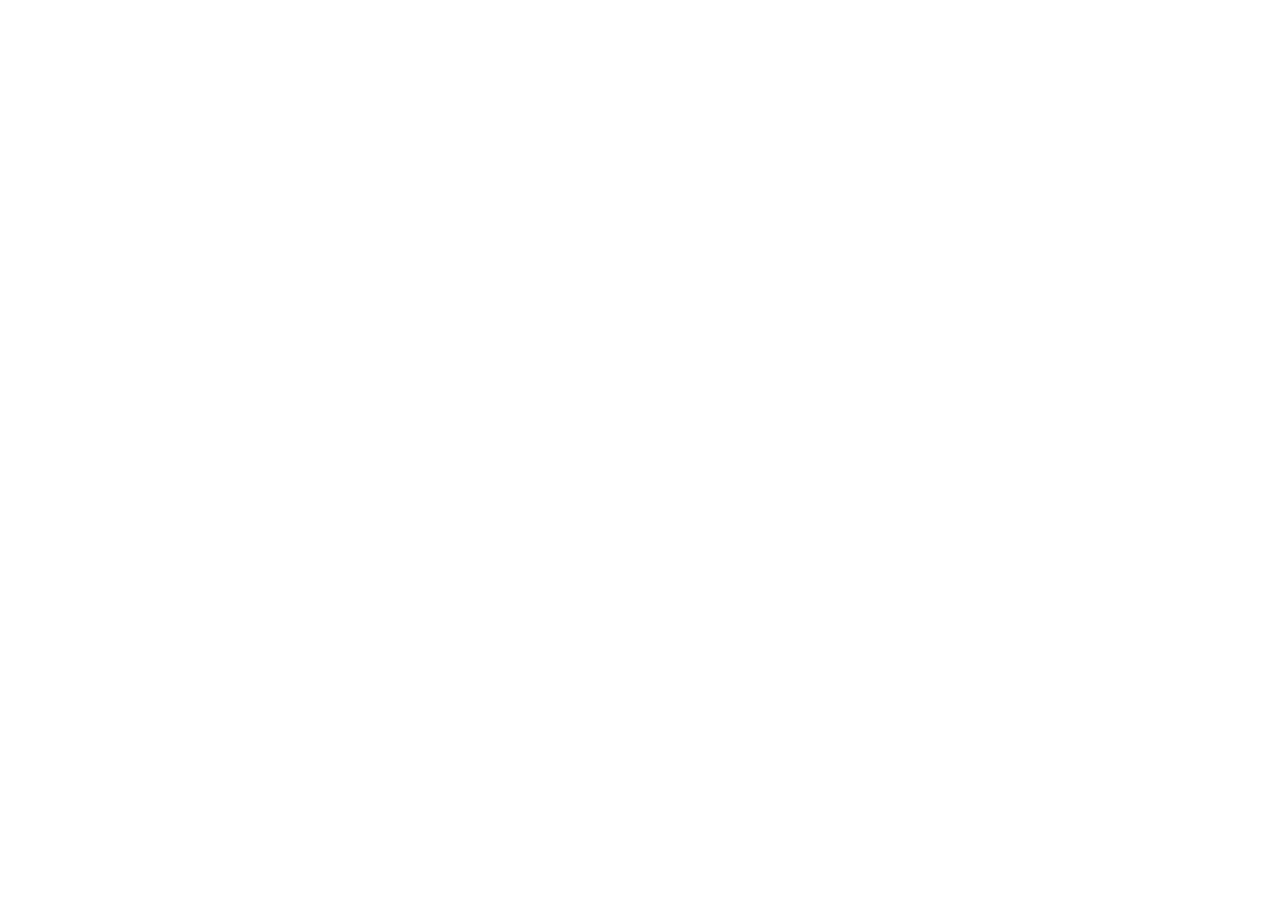
==== commit 82d27f1d: "Render app home route on Pages subpath" ====
--- a/site/index.html
+++ b/site/index.html
@@ -6,6 +6,8 @@
     <meta
       name="viewport"
       content="width=device-width, initial-scale=1.0, maximum-scale=1" />
+    <base href="/inventory-booking-invoice-operations-agent-demo/" />
+    <script>if (location.pathname === "/inventory-booking-invoice-operations-agent-demo/") history.replaceState(null, "", "/");</script>
     <title>FlowPilot AI Workflow Agent</title>
     <meta name="description" content="AI-powered CRM intake, workflow routing, approvals, and operations visibility." />
 
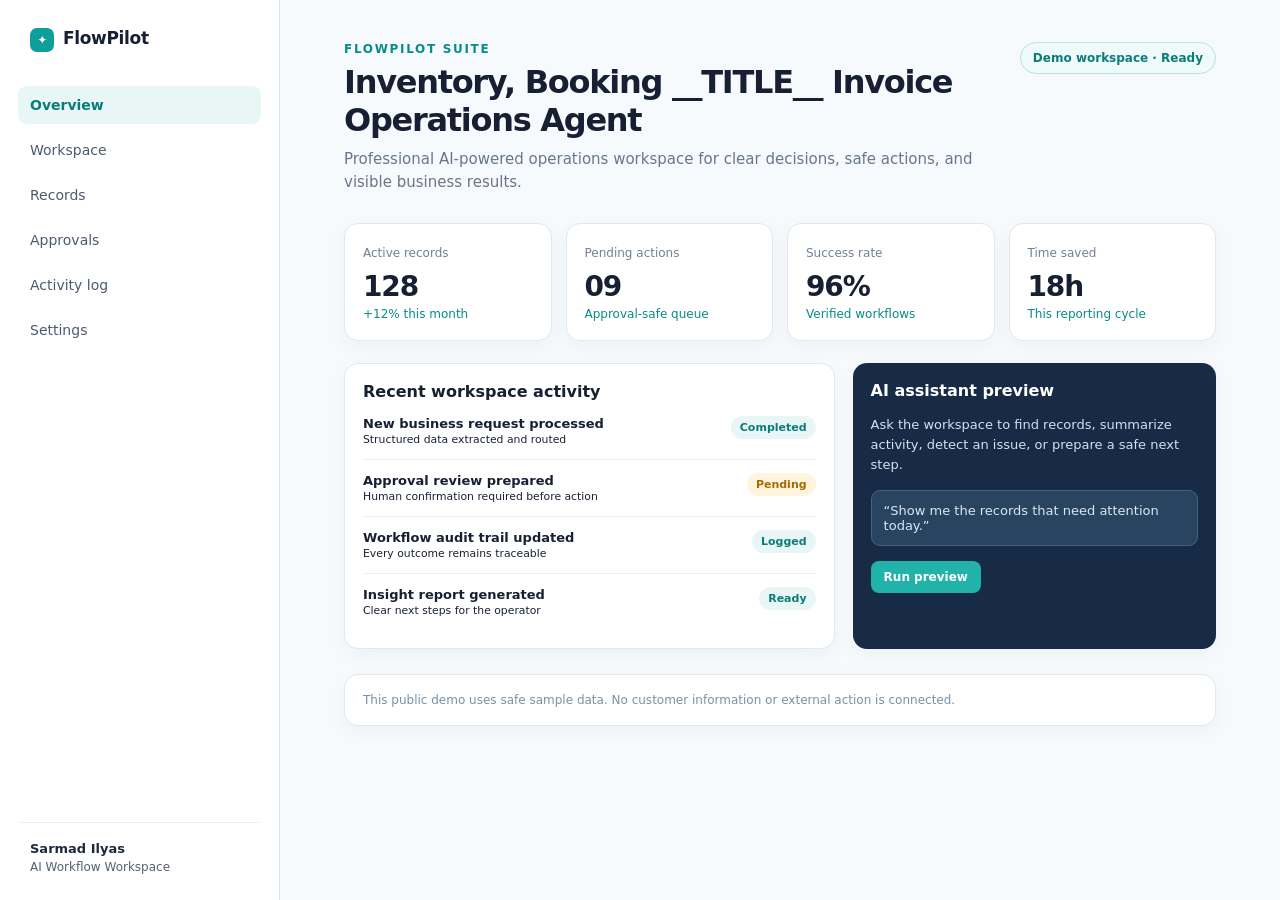
==== commit 14c8af47: "Render self-contained visible demo workspace" ====
--- a/site/index.html
+++ b/site/index.html
@@ -1,86 +1,11 @@
 <!doctype html>
 <html lang="en">
-
-  <head>
-    <meta charset="UTF-8" />
-    <meta
-      name="viewport"
-      content="width=device-width, initial-scale=1.0, maximum-scale=1" />
-    <base href="/inventory-booking-invoice-operations-agent-demo/" />
-    <script>if (location.pathname === "/inventory-booking-invoice-operations-agent-demo/") history.replaceState(null, "", "/");</script>
-    <title>FlowPilot AI Workflow Agent</title>
-    <meta name="description" content="AI-powered CRM intake, workflow routing, approvals, and operations visibility." />
-
-    <script type="module" crossorigin src="./assets/index-KkXQKUZi.js"></script>
-    <link rel="stylesheet" crossorigin href="./assets/index-B0AUZnfq.css">
-  </head>
-
-  <body>
-    <script id="manus-runtime">window.__MANUS_HOST_DEV__ = false;
-(function(){"use strict";var Mr={exports:{}},Kn={};/**
- * @license React
- * react-jsx-runtime.production.js
- *
- * Copyright (c) Meta Platforms, Inc. and affiliates.
- *
- * This source code is licensed under the MIT license found in the
- * LICENSE file in the root directory of this source tree.
- */var Fc;function dm(){if(Fc)return Kn;Fc=1;var r=Symbol.for("react.transitional.element"),i=Symbol.for("react.fragment");function c(s,d,m){var x=null;if(m!==void 0&&(x=""+m),d.key!==void 0&&(x=""+d.key),"key"in d){m={};for(var R in d)R!=="key"&&(m[R]=d[R])}else m=d;return d=m.ref,{$$typeof:r,type:s,key:x,ref:d!==void 0?d:null,props:m}}return Kn.Fragment=i,Kn.jsx=c,Kn.jsxs=c,Kn}var Ic;function fm(){return Ic||(Ic=1,Mr.exports=dm()),Mr.exports}var h=fm(),Ar={exports:{}},Pn={},Rr={exports:{}},Nr={};/**
- * @license React
- * scheduler.production.js
- *
- * Copyright (c) Meta Platforms, Inc. and affiliates.
- *
- * This source code is licensed under the MIT license found in the
- * LICENSE file in the root directory of this source tree.
- */var tu;function hm(){return tu||(tu=1,function(r){function i(A,q){var B=A.length;A.push(q);t:for(;0<B;){var bt=B-1>>>1,p=A[bt];if(0<d(p,q))A[bt]=q,A[B]=p,B=bt;else break t}}function c(A){return A.length===0?null:A[0]}function s(A){if(A.length===0)return null;var q=A[0],B=A.pop();if(B!==q){A[0]=B;t:for(var bt=0,p=A.length,O=p>>>1;bt<O;){var X=2*(bt+1)-1,G=A[X],Z=X+1,st=A[Z];if(0>d(G,B))Z<p&&0>d(st,G)?(A[bt]=st,A[Z]=B,bt=Z):(A[bt]=G,A[X]=B,bt=X);else if(Z<p&&0>d(st,B))A[bt]=st,A[Z]=B,bt=Z;else break t}}return q}function d(A,q){var B=A.sortIndex-q.sortIndex;return B!==0?B:A.id-q.id}if(r.unstable_now=void 0,typeof performance=="object"&&typeof performance.now=="function"){var m=performance;r.unstable_now=function(){return m.now()}}else{var x=Date,R=x.now();r.unstable_now=function(){return x.now()-R}}var C=[],v=[],D=1,j=null,J=3,at=!1,$=!1,nt=!1,ct=!1,ht=typeof setTimeout=="function"?setTimeout:null,St=typeof clearTimeout=="function"?clearTimeout:null,_=typeof setImmediate<"u"?setImmediate:null;function Y(A){for(var q=c(v);q!==null;){if(q.callback===null)s(v);else if(q.startTime<=A)s(v),q.sortIndex=q.expirationTime,i(C,q);else break;q=c(v)}}function H(A){if(nt=!1,Y(A),!$)if(c(C)!==null)$=!0,it||(it=!0,Bt());else{var q=c(v);q!==null&&Mt(H,q.startTime-A)}}var it=!1,rt=-1,V=5,xt=-1;function Be(){return ct?!0:!(r.unstable_now()-xt<V)}function te(){if(ct=!1,it){var A=r.unstable_now();xt=A;var q=!0;try{t:{$=!1,nt&&(nt=!1,St(rt),rt=-1),at=!0;var B=J;try{e:{for(Y(A),j=c(C);j!==null&&!(j.expirationTime>A&&Be());){var bt=j.callback;if(typeof bt=="function"){j.callback=null,J=j.priorityLevel;var p=bt(j.expirationTime<=A);if(A=r.unstable_now(),typeof p=="function"){j.callback=p,Y(A),q=!0;break e}j===c(C)&&s(C),Y(A)}else s(C);j=c(C)}if(j!==null)q=!0;else{var O=c(v);O!==null&&Mt(H,O.startTime-A),q=!1}}break t}finally{j=null,J=B,at=!1}q=void 0}}finally{q?Bt():it=!1}}}var Bt;if(typeof _=="function")Bt=function(){_(te)};else if(typeof MessageChannel<"u"){var me=new MessageChannel,Se=me.port2;me.port1.onmessage=te,Bt=function(){Se.postMessage(null)}}else Bt=function(){ht(te,0)};function Mt(A,q){rt=ht(function(){A(r.unstable_now())},q)}r.unstable_IdlePriority=5,r.unstable_ImmediatePriority=1,r.unstable_LowPriority=4,r.unstable_NormalPriority=3,r.unstable_Profiling=null,r.unstable_UserBlockingPriority=2,r.unstable_cancelCallback=function(A){A.callback=null},r.unstable_forceFrameRate=function(A){0>A||125<A?console.error("forceFrameRate takes a positive int between 0 and 125, forcing frame rates higher than 125 fps is not supported"):V=0<A?Math.floor(1e3/A):5},r.unstable_getCurrentPriorityLevel=function(){return J},r.unstable_next=function(A){switch(J){case 1:case 2:case 3:var q=3;break;default:q=J}var B=J;J=q;try{return A()}finally{J=B}},r.unstable_requestPaint=function(){ct=!0},r.unstable_runWithPriority=function(A,q){switch(A){case 1:case 2:case 3:case 4:case 5:break;default:A=3}var B=J;J=A;try{return q()}finally{J=B}},r.unstable_scheduleCallback=function(A,q,B){var bt=r.unstable_now();switch(typeof B=="object"&&B!==null?(B=B.delay,B=typeof B=="number"&&0<B?bt+B:bt):B=bt,A){case 1:var p=-1;break;case 2:p=250;break;case 5:p=1073741823;break;case 4:p=1e4;break;default:p=5e3}return p=B+p,A={id:D++,callback:q,priorityLevel:A,startTime:B,expirationTime:p,sortIndex:-1},B>bt?(A.sortIndex=B,i(v,A),c(C)===null&&A===c(v)&&(nt?(St(rt),rt=-1):nt=!0,Mt(H,B-bt))):(A.sortIndex=p,i(C,A),$||at||($=!0,it||(it=!0,Bt()))),A},r.unstable_shouldYield=Be,r.unstable_wrapCallback=function(A){var q=J;return function(){var B=J;J=q;try{return A.apply(this,arguments)}finally{J=B}}}}(Nr)),Nr}var eu;function mm(){return eu||(eu=1,Rr.exports=hm()),Rr.exports}var zr={exports:{}},ut={};/**
- * @license React
- * react.production.js
- *
- * Copyright (c) Meta Platforms, Inc. and affiliates.
- *
- * This source code is licensed under the MIT license found in the
- * LICENSE file in the root directory of this source tree.
- */var lu;function gm(){if(lu)return ut;lu=1;var r=Symbol.for("react.transitional.element"),i=Symbol.for("react.portal"),c=Symbol.for("react.fragment"),s=Symbol.for("react.strict_mode"),d=Symbol.for("react.profiler"),m=Symbol.for("react.consumer"),x=Symbol.for("react.context"),R=Symbol.for("react.forward_ref"),C=Symbol.for("react.suspense"),v=Symbol.for("react.memo"),D=Symbol.for("react.lazy"),j=Symbol.iterator;function J(p){return p===null||typeof p!="object"?null:(p=j&&p[j]||p["@@iterator"],typeof p=="function"?p:null)}var at={isMounted:function(){return!1},enqueueForceUpdate:function(){},enqueueReplaceState:function(){},enqueueSetState:function(){}},$=Object.assign,nt={};function ct(p,O,X){this.props=p,this.context=O,this.refs=nt,this.updater=X||at}ct.prototype.isReactComponent={},ct.prototype.setState=function(p,O){if(typeof p!="object"&&typeof p!="function"&&p!=null)throw Error("takes an object of state variables to update or a function which returns an object of state variables.");this.updater.enqueueSetState(this,p,O,"setState")},ct.prototype.forceUpdate=function(p){this.updater.enqueueForceUpdate(this,p,"forceUpdate")};function ht(){}ht.prototype=ct.prototype;function St(p,O,X){this.props=p,this.context=O,this.refs=nt,this.updater=X||at}var _=St.prototype=new ht;_.constructor=St,$(_,ct.prototype),_.isPureReactComponent=!0;var Y=Array.isArray,H={H:null,A:null,T:null,S:null,V:null},it=Object.prototype.hasOwnProperty;function rt(p,O,X,G,Z,st){return X=st.ref,{$$typeof:r,type:p,key:O,ref:X!==void 0?X:null,props:st}}function V(p,O){return rt(p.type,O,void 0,void 0,void 0,p.props)}function xt(p){return typeof p=="object"&&p!==null&&p.$$typeof===r}function Be(p){var O={"=":"=0",":":"=2"};return"$"+p.replace(/[=:]/g,function(X){return O[X]})}var te=/\/+/g;function Bt(p,O){return typeof p=="object"&&p!==null&&p.key!=null?Be(""+p.key):O.toString(36)}function me(){}function Se(p){switch(p.status){case"fulfilled":return p.value;case"rejected":throw p.reason;default:switch(typeof p.status=="string"?p.then(me,me):(p.status="pending",p.then(function(O){p.status==="pending"&&(p.status="fulfilled",p.value=O)},function(O){p.status==="pending"&&(p.status="rejected",p.reason=O)})),p.status){case"fulfilled":return p.value;case"rejected":throw p.reason}}throw p}function Mt(p,O,X,G,Z){var st=typeof p;(st==="undefined"||st==="boolean")&&(p=null);var I=!1;if(p===null)I=!0;else switch(st){case"bigint":case"string":case"number":I=!0;break;case"object":switch(p.$$typeof){case r:case i:I=!0;break;case D:return I=p._init,Mt(I(p._payload),O,X,G,Z)}}if(I)return Z=Z(p),I=G===""?"."+Bt(p,0):G,Y(Z)?(X="",I!=null&&(X=I.replace(te,"$&/")+"/"),Mt(Z,O,X,"",function(Jt){return Jt})):Z!=null&&(xt(Z)&&(Z=V(Z,X+(Z.key==null||p&&p.key===Z.key?"":(""+Z.key).replace(te,"$&/")+"/")+I)),O.push(Z)),1;I=0;var gt=G===""?".":G+":";if(Y(p))for(var Tt=0;Tt<p.length;Tt++)G=p[Tt],st=gt+Bt(G,Tt),I+=Mt(G,O,X,st,Z);else if(Tt=J(p),typeof Tt=="function")for(p=Tt.call(p),Tt=0;!(G=p.next()).done;)G=G.value,st=gt+Bt(G,Tt++),I+=Mt(G,O,X,st,Z);else if(st==="object"){if(typeof p.then=="function")return Mt(Se(p),O,X,G,Z);throw O=String(p),Error("Objects are not valid as a React child (found: "+(O==="[object Object]"?"object with keys {"+Object.keys(p).join(", ")+"}":O)+"). If you meant to render a collection of children, use an array instead.")}return I}function A(p,O,X){if(p==null)return p;var G=[],Z=0;return Mt(p,G,"","",function(st){return O.call(X,st,Z++)}),G}function q(p){if(p._status===-1){var O=p._result;O=O(),O.then(function(X){(p._status===0||p._status===-1)&&(p._status=1,p._result=X)},function(X){(p._status===0||p._status===-1)&&(p._status=2,p._result=X)}),p._status===-1&&(p._status=0,p._result=O)}if(p._status===1)return p._result.default;throw p._result}var B=typeof reportError=="function"?reportError:function(p){if(typeof window=="object"&&typeof window.ErrorEvent=="function"){var O=new window.ErrorEvent("error",{bubbles:!0,cancelable:!0,message:typeof p=="object"&&p!==null&&typeof p.message=="string"?String(p.message):String(p),error:p});if(!window.dispatchEvent(O))return}else if(typeof process=="object"&&typeof process.emit=="function"){process.emit("uncaughtException",p);return}console.error(p)};function bt(){}return ut.Children={map:A,forEach:function(p,O,X){A(p,function(){O.apply(this,arguments)},X)},count:function(p){var O=0;return A(p,function(){O++}),O},toArray:function(p){return A(p,function(O){return O})||[]},only:function(p){if(!xt(p))throw Error("React.Children.only expected to receive a single React element child.");return p}},ut.Component=ct,ut.Fragment=c,ut.Profiler=d,ut.PureComponent=St,ut.StrictMode=s,ut.Suspense=C,ut.__CLIENT_INTERNALS_DO_NOT_USE_OR_WARN_USERS_THEY_CANNOT_UPGRADE=H,ut.__COMPILER_RUNTIME={__proto__:null,c:function(p){return H.H.useMemoCache(p)}},ut.cache=function(p){return function(){return p.apply(null,arguments)}},ut.cloneElement=function(p,O,X){if(p==null)throw Error("The argument must be a React element, but you passed "+p+".");var G=$({},p.props),Z=p.key,st=void 0;if(O!=null)for(I in O.ref!==void 0&&(st=void 0),O.key!==void 0&&(Z=""+O.key),O)!it.call(O,I)||I==="key"||I==="__self"||I==="__source"||I==="ref"&&O.ref===void 0||(G[I]=O[I]);var I=arguments.length-2;if(I===1)G.children=X;else if(1<I){for(var gt=Array(I),Tt=0;Tt<I;Tt++)gt[Tt]=arguments[Tt+2];G.children=gt}return rt(p.type,Z,void 0,void 0,st,G)},ut.createContext=function(p){return p={$$typeof:x,_currentValue:p,_currentValue2:p,_threadCount:0,Provider:null,Consumer:null},p.Provider=p,p.Consumer={$$typeof:m,_context:p},p},ut.createElement=function(p,O,X){var G,Z={},st=null;if(O!=null)for(G in O.key!==void 0&&(st=""+O.key),O)it.call(O,G)&&G!=="key"&&G!=="__self"&&G!=="__source"&&(Z[G]=O[G]);var I=arguments.length-2;if(I===1)Z.children=X;else if(1<I){for(var gt=Array(I),Tt=0;Tt<I;Tt++)gt[Tt]=arguments[Tt+2];Z.children=gt}if(p&&p.defaultProps)for(G in I=p.defaultProps,I)Z[G]===void 0&&(Z[G]=I[G]);return rt(p,st,void 0,void 0,null,Z)},ut.createRef=function(){return{current:null}},ut.forwardRef=function(p){return{$$typeof:R,render:p}},ut.isValidElement=xt,ut.lazy=function(p){return{$$typeof:D,_payload:{_status:-1,_result:p},_init:q}},ut.memo=function(p,O){return{$$typeof:v,type:p,compare:O===void 0?null:O}},ut.startTransition=function(p){var O=H.T,X={};H.T=X;try{var G=p(),Z=H.S;Z!==null&&Z(X,G),typeof G=="object"&&G!==null&&typeof G.then=="function"&&G.then(bt,B)}catch(st){B(st)}finally{H.T=O}},ut.unstable_useCacheRefresh=function(){return H.H.useCacheRefresh()},ut.use=function(p){return H.H.use(p)},ut.useActionState=function(p,O,X){return H.H.useActionState(p,O,X)},ut.useCallback=function(p,O){return H.H.useCallback(p,O)},ut.useContext=function(p){return H.H.useContext(p)},ut.useDebugValue=function(){},ut.useDeferredValue=function(p,O){return H.H.useDeferredValue(p,O)},ut.useEffect=function(p,O,X){var G=H.H;if(typeof X=="function")throw Error("useEffect CRUD overload is not enabled in this build of React.");return G.useEffect(p,O)},ut.useId=function(){return H.H.useId()},ut.useImperativeHandle=function(p,O,X){return H.H.useImperativeHandle(p,O,X)},ut.useInsertionEffect=function(p,O){return H.H.useInsertionEffect(p,O)},ut.useLayoutEffect=function(p,O){return H.H.useLayoutEffect(p,O)},ut.useMemo=function(p,O){return H.H.useMemo(p,O)},ut.useOptimistic=function(p,O){return H.H.useOptimistic(p,O)},ut.useReducer=function(p,O,X){return H.H.useReducer(p,O,X)},ut.useRef=function(p){return H.H.useRef(p)},ut.useState=function(p){return H.H.useState(p)},ut.useSyncExternalStore=function(p,O,X){return H.H.useSyncExternalStore(p,O,X)},ut.useTransition=function(){return H.H.useTransition()},ut.version="19.1.1",ut}var au;function _r(){return au||(au=1,zr.exports=gm()),zr.exports}var kr={exports:{}},he={};/**
- * @license React
- * react-dom.production.js
- *
- * Copyright (c) Meta Platforms, Inc. and affiliates.
- *
- * This source code is licensed under the MIT license found in the
- * LICENSE file in the root directory of this source tree.
- */var nu;function pm(){if(nu)return he;nu=1;var r=_r();function i(C){var v="https://react.dev/errors/"+C;if(1<arguments.length){v+="?args[]="+encodeURIComponent(arguments[1]);for(var D=2;D<arguments.length;D++)v+="&args[]="+encodeURIComponent(arguments[D])}return"Minified React error #"+C+"; visit "+v+" for the full message or use the non-minified dev environment for full errors and additional helpful warnings."}function c(){}var s={d:{f:c,r:function(){throw Error(i(522))},D:c,C:c,L:c,m:c,X:c,S:c,M:c},p:0,findDOMNode:null},d=Symbol.for("react.portal");function m(C,v,D){var j=3<arguments.length&&arguments[3]!==void 0?arguments[3]:null;return{$$typeof:d,key:j==null?null:""+j,children:C,containerInfo:v,implementation:D}}var x=r.__CLIENT_INTERNALS_DO_NOT_USE_OR_WARN_USERS_THEY_CANNOT_UPGRADE;function R(C,v){if(C==="font")return"";if(typeof v=="string")return v==="use-credentials"?v:""}return he.__DOM_INTERNALS_DO_NOT_USE_OR_WARN_USERS_THEY_CANNOT_UPGRADE=s,he.createPortal=function(C,v){var D=2<arguments.length&&arguments[2]!==void 0?arguments[2]:null;if(!v||v.nodeType!==1&&v.nodeType!==9&&v.nodeType!==11)throw Error(i(299));return m(C,v,null,D)},he.flushSync=function(C){var v=x.T,D=s.p;try{if(x.T=null,s.p=2,C)return C()}finally{x.T=v,s.p=D,s.d.f()}},he.preconnect=function(C,v){typeof C=="string"&&(v?(v=v.crossOrigin,v=typeof v=="string"?v==="use-credentials"?v:"":void 0):v=null,s.d.C(C,v))},he.prefetchDNS=function(C){typeof C=="string"&&s.d.D(C)},he.preinit=function(C,v){if(typeof C=="string"&&v&&typeof v.as=="string"){var D=v.as,j=R(D,v.crossOrigin),J=typeof v.integrity=="string"?v.integrity:void 0,at=typeof v.fetchPriority=="string"?v.fetchPriority:void 0;D==="style"?s.d.S(C,typeof v.precedence=="string"?v.precedence:void 0,{crossOrigin:j,integrity:J,fetchPriority:at}):D==="script"&&s.d.X(C,{crossOrigin:j,integrity:J,fetchPriority:at,nonce:typeof v.nonce=="string"?v.nonce:void 0})}},he.preinitModule=function(C,v){if(typeof C=="string")if(typeof v=="object"&&v!==null){if(v.as==null||v.as==="script"){var D=R(v.as,v.crossOrigin);s.d.M(C,{crossOrigin:D,integrity:typeof v.integrity=="string"?v.integrity:void 0,nonce:typeof v.nonce=="string"?v.nonce:void 0})}}else v==null&&s.d.M(C)},he.preload=function(C,v){if(typeof C=="string"&&typeof v=="object"&&v!==null&&typeof v.as=="string"){var D=v.as,j=R(D,v.crossOrigin);s.d.L(C,D,{crossOrigin:j,integrity:typeof v.integrity=="string"?v.integrity:void 0,nonce:typeof v.nonce=="string"?v.nonce:void 0,type:typeof v.type=="string"?v.type:void 0,fetchPriority:typeof v.fetchPriority=="string"?v.fetchPriority:void 0,referrerPolicy:typeof v.referrerPolicy=="string"?v.referrerPolicy:void 0,imageSrcSet:typeof v.imageSrcSet=="string"?v.imageSrcSet:void 0,imageSizes:typeof v.imageSizes=="string"?v.imageSizes:void 0,media:typeof v.media=="string"?v.media:void 0})}},he.preloadModule=function(C,v){if(typeof C=="string")if(v){var D=R(v.as,v.crossOrigin);s.d.m(C,{as:typeof v.as=="string"&&v.as!=="script"?v.as:void 0,crossOrigin:D,integrity:typeof v.integrity=="string"?v.integrity:void 0})}else s.d.m(C)},he.requestFormReset=function(C){s.d.r(C)},he.unstable_batchedUpdates=function(C,v){return C(v)},he.useFormState=function(C,v,D){return x.H.useFormState(C,v,D)},he.useFormStatus=function(){return x.H.useHostTransitionStatus()},he.version="19.1.1",he}var ou;function ym(){if(ou)return kr.exports;ou=1;function r(){if(!(typeof __REACT_DEVTOOLS_GLOBAL_HOOK__>"u"||typeof __REACT_DEVTOOLS_GLOBAL_HOOK__.checkDCE!="function"))try{__REACT_DEVTOOLS_GLOBAL_HOOK__.checkDCE(r)}catch(i){console.error(i)}}return r(),kr.exports=pm(),kr.exports}/**
- * @license React
- * react-dom-client.production.js
- *
- * Copyright (c) Meta Platforms, Inc. and affiliates.
- *
- * This source code is licensed under the MIT license found in the
- * LICENSE file in the root directory of this source tree.
- */var iu;function vm(){if(iu)return Pn;iu=1;var r=mm(),i=_r(),c=ym();function s(t){var e="https://react.dev/errors/"+t;if(1<arguments.length){e+="?args[]="+encodeURIComponent(arguments[1]);for(var l=2;l<arguments.length;l++)e+="&args[]="+encodeURIComponent(arguments[l])}return"Minified React error #"+t+"; visit "+e+" for the full message or use the non-minified dev environment for full errors and additional helpful warnings."}function d(t){return!(!t||t.nodeType!==1&&t.nodeType!==9&&t.nodeType!==11)}function m(t){var e=t,l=t;if(t.alternate)for(;e.return;)e=e.return;else{t=e;do e=t,(e.flags&4098)!==0&&(l=e.return),t=e.return;while(t)}return e.tag===3?l:null}function x(t){if(t.tag===13){var e=t.memoizedState;if(e===null&&(t=t.alternate,t!==null&&(e=t.memoizedState)),e!==null)return e.dehydrated}return null}function R(t){if(m(t)!==t)throw Error(s(188))}function C(t){var e=t.alternate;if(!e){if(e=m(t),e===null)throw Error(s(188));return e!==t?null:t}for(var l=t,a=e;;){var n=l.return;if(n===null)break;var o=n.alternate;if(o===null){if(a=n.return,a!==null){l=a;continue}break}if(n.child===o.child){for(o=n.child;o;){if(o===l)return R(n),t;if(o===a)return R(n),e;o=o.sibling}throw Error(s(188))}if(l.return!==a.return)l=n,a=o;else{for(var u=!1,f=n.child;f;){if(f===l){u=!0,l=n,a=o;break}if(f===a){u=!0,a=n,l=o;break}f=f.sibling}if(!u){for(f=o.child;f;){if(f===l){u=!0,l=o,a=n;break}if(f===a){u=!0,a=o,l=n;break}f=f.sibling}if(!u)throw Error(s(189))}}if(l.alternate!==a)throw Error(s(190))}if(l.tag!==3)throw Error(s(188));return l.stateNode.current===l?t:e}function v(t){var e=t.tag;if(e===5||e===26||e===27||e===6)return t;for(t=t.child;t!==null;){if(e=v(t),e!==null)return e;t=t.sibling}return null}var D=Object.assign,j=Symbol.for("react.element"),J=Symbol.for("react.transitional.element"),at=Symbol.for("react.portal"),$=Symbol.for("react.fragment"),nt=Symbol.for("react.strict_mode"),ct=Symbol.for("react.profiler"),ht=Symbol.for("react.provider"),St=Symbol.for("react.consumer"),_=Symbol.for("react.context"),Y=Symbol.for("react.forward_ref"),H=Symbol.for("react.suspense"),it=Symbol.for("react.suspense_list"),rt=Symbol.for("react.memo"),V=Symbol.for("react.lazy"),xt=Symbol.for("react.activity"),Be=Symbol.for("react.memo_cache_sentinel"),te=Symbol.iterator;function Bt(t){return t===null||typeof t!="object"?null:(t=te&&t[te]||t["@@iterator"],typeof t=="function"?t:null)}var me=Symbol.for("react.client.reference");function Se(t){if(t==null)return null;if(typeof t=="function")return t.$$typeof===me?null:t.displayName||t.name||null;if(typeof t=="string")return t;switch(t){case $:return"Fragment";case ct:return"Profiler";case nt:return"StrictMode";case H:return"Suspense";case it:return"SuspenseList";case xt:return"Activity"}if(typeof t=="object")switch(t.$$typeof){case at:return"Portal";case _:return(t.displayName||"Context")+".Provider";case St:return(t._context.displayName||"Context")+".Consumer";case Y:var e=t.render;return t=t.displayName,t||(t=e.displayName||e.name||"",t=t!==""?"ForwardRef("+t+")":"ForwardRef"),t;case rt:return e=t.displayName||null,e!==null?e:Se(t.type)||"Memo";case V:e=t._payload,t=t._init;try{return Se(t(e))}catch{}}return null}var Mt=Array.isArray,A=i.__CLIENT_INTERNALS_DO_NOT_USE_OR_WARN_USERS_THEY_CANNOT_UPGRADE,q=c.__DOM_INTERNALS_DO_NOT_USE_OR_WARN_USERS_THEY_CANNOT_UPGRADE,B={pending:!1,data:null,method:null,action:null},bt=[],p=-1;function O(t){return{current:t}}function X(t){0>p||(t.current=bt[p],bt[p]=null,p--)}function G(t,e){p++,bt[p]=t.current,t.current=e}var Z=O(null),st=O(null),I=O(null),gt=O(null);function Tt(t,e){switch(G(I,e),G(st,t),G(Z,null),e.nodeType){case 9:case 11:t=(t=e.documentElement)&&(t=t.namespaceURI)?Uh(t):0;break;default:if(t=e.tagName,e=e.namespaceURI)e=Uh(e),t=Gh(e,t);else switch(t){case"svg":t=1;break;case"math":t=2;break;default:t=0}}X(Z),G(Z,t)}function Jt(){X(Z),X(st),X(I)}function Ke(t){t.memoizedState!==null&&G(gt,t);var e=Z.current,l=Gh(e,t.type);e!==l&&(G(st,t),G(Z,l))}function Ce(t){st.current===t&&(X(Z),X(st)),gt.current===t&&(X(gt),Wo._currentValue=B)}var Pe=Object.prototype.hasOwnProperty,yl=r.unstable_scheduleCallback,sn=r.unstable_cancelCallback,Ca=r.unstable_shouldYield,ri=r.unstable_requestPaint,ge=r.unstable_now,si=r.unstable_getCurrentPriorityLevel,Ul=r.unstable_ImmediatePriority,Fn=r.unstable_UserBlockingPriority,nl=r.unstable_NormalPriority,ci=r.unstable_LowPriority,Gl=r.unstable_IdlePriority,ui=r.log,Ea=r.unstable_setDisableYieldValue,ql=null,Wt=null;function Je(t){if(typeof ui=="function"&&Ea(t),Wt&&typeof Wt.setStrictMode=="function")try{Wt.setStrictMode(ql,t)}catch{}}var $t=Math.clz32?Math.clz32:fi,di=Math.log,Ta=Math.LN2;function fi(t){return t>>>=0,t===0?32:31-(di(t)/Ta|0)|0}var L=256,cn=4194304;function vl(t){var e=t&42;if(e!==0)return e;switch(t&-t){case 1:return 1;case 2:return 2;case 4:return 4;case 8:return 8;case 16:return 16;case 32:return 32;case 64:return 64;case 128:return 128;case 256:case 512:case 1024:case 2048:case 4096:case 8192:case 16384:case 32768:case 65536:case 131072:case 262144:case 524288:case 1048576:case 2097152:return t&4194048;case 4194304:case 8388608:case 16777216:case 33554432:return t&62914560;case 67108864:return 67108864;case 134217728:return 134217728;case 268435456:return 268435456;case 536870912:return 536870912;case 1073741824:return 0;default:return t}}function un(t,e,l){var a=t.pendingLanes;if(a===0)return 0;var n=0,o=t.suspendedLanes,u=t.pingedLanes;t=t.warmLanes;var f=a&134217727;return f!==0?(a=f&~o,a!==0?n=vl(a):(u&=f,u!==0?n=vl(u):l||(l=f&~t,l!==0&&(n=vl(l))))):(f=a&~o,f!==0?n=vl(f):u!==0?n=vl(u):l||(l=a&~t,l!==0&&(n=vl(l)))),n===0?0:e!==0&&e!==n&&(e&o)===0&&(o=n&-n,l=e&-e,o>=l||o===32&&(l&4194048)!==0)?e:n}function Dt(t,e){return(t.pendingLanes&~(t.suspendedLanes&~t.pingedLanes)&e)===0}function In(t,e){switch(t){case 1:case 2:case 4:case 8:case 64:return e+250;case 16:case 32:case 128:case 256:case 512:case 1024:case 2048:case 4096:case 8192:case 16384:case 32768:case 65536:case 131072:case 262144:case 524288:case 1048576:case 2097152:return e+5e3;case 4194304:case 8388608:case 16777216:case 33554432:return-1;case 67108864:case 134217728:case 268435456:case 536870912:case 1073741824:return-1;default:return-1}}function to(){var t=L;return L<<=1,(L&4194048)===0&&(L=256),t}function hi(){var t=cn;return cn<<=1,(cn&62914560)===0&&(cn=4194304),t}function eo(t){for(var e=[],l=0;31>l;l++)e.push(t);return e}function Da(t,e){t.pendingLanes|=e,e!==268435456&&(t.suspendedLanes=0,t.pingedLanes=0,t.warmLanes=0)}function ts(t,e,l,a,n,o){var u=t.pendingLanes;t.pendingLanes=l,t.suspendedLanes=0,t.pingedLanes=0,t.warmLanes=0,t.expiredLanes&=l,t.entangledLanes&=l,t.errorRecoveryDisabledLanes&=l,t.shellSuspendCounter=0;var f=t.entanglements,g=t.expirationTimes,S=t.hiddenUpdates;for(l=u&~l;0<l;){var N=31-$t(l),k=1<<N;f[N]=0,g[N]=-1;var E=S[N];if(E!==null)for(S[N]=null,N=0;N<E.length;N++){var T=E[N];T!==null&&(T.lane&=-536870913)}l&=~k}a!==0&&mi(t,a,0),o!==0&&n===0&&t.tag!==0&&(t.suspendedLanes|=o&~(u&~e))}function mi(t,e,l){t.pendingLanes|=e,t.suspendedLanes&=~e;var a=31-$t(e);t.entangledLanes|=e,t.entanglements[a]=t.entanglements[a]|1073741824|l&4194090}function gi(t,e){var l=t.entangledLanes|=e;for(t=t.entanglements;l;){var a=31-$t(l),n=1<<a;n&e|t[a]&e&&(t[a]|=e),l&=~n}}function lo(t){switch(t){case 2:t=1;break;case 8:t=4;break;case 32:t=16;break;case 256:case 512:case 1024:case 2048:case 4096:case 8192:case 16384:case 32768:case 65536:case 131072:case 262144:case 524288:case 1048576:case 2097152:case 4194304:case 8388608:case 16777216:case 33554432:t=128;break;case 268435456:t=134217728;break;default:t=0}return t}function ao(t){return t&=-t,2<t?8<t?(t&134217727)!==0?32:268435456:8:2}function pi(){var t=q.p;return t!==0?t:(t=window.event,t===void 0?32:om(t.type))}function es(t,e){var l=q.p;try{return q.p=t,e()}finally{q.p=l}}var ol=Math.random().toString(36).slice(2),ee="__reactFiber$"+ol,pe="__reactProps$"+ol,Yl="__reactContainer$"+ol,no="__reactEvents$"+ol,ls="__reactListeners$"+ol,as="__reactHandles$"+ol,yi="__reactResources$"+ol,Ma="__reactMarker$"+ol;function oo(t){delete t[ee],delete t[pe],delete t[no],delete t[ls],delete t[as]}function Vl(t){var e=t[ee];if(e)return e;for(var l=t.parentNode;l;){if(e=l[Yl]||l[ee]){if(l=e.alternate,e.child!==null||l!==null&&l.child!==null)for(t=Xh(t);t!==null;){if(l=t[ee])return l;t=Xh(t)}return e}t=l,l=t.parentNode}return null}function Xl(t){if(t=t[ee]||t[Yl]){var e=t.tag;if(e===5||e===6||e===13||e===26||e===27||e===3)return t}return null}function Aa(t){var e=t.tag;if(e===5||e===26||e===27||e===6)return t.stateNode;throw Error(s(33))}function Zl(t){var e=t[yi];return e||(e=t[yi]={hoistableStyles:new Map,hoistableScripts:new Map}),e}function Vt(t){t[Ma]=!0}var vi=new Set,bi={};function bl(t,e){We(t,e),We(t+"Capture",e)}function We(t,e){for(bi[t]=e,t=0;t<e.length;t++)vi.add(e[t])}var ns=RegExp("^[:A-Z_a-z\\u00C0-\\u00D6\\u00D8-\\u00F6\\u00F8-\\u02FF\\u0370-\\u037D\\u037F-\\u1FFF\\u200C-\\u200D\\u2070-\\u218F\\u2C00-\\u2FEF\\u3001-\\uD7FF\\uF900-\\uFDCF\\uFDF0-\\uFFFD][:A-Z_a-z\\u00C0-\\u00D6\\u00D8-\\u00F6\\u00F8-\\u02FF\\u0370-\\u037D\\u037F-\\u1FFF\\u200C-\\u200D\\u2070-\\u218F\\u2C00-\\u2FEF\\u3001-\\uD7FF\\uF900-\\uFDCF\\uFDF0-\\uFFFD\\-.0-9\\u00B7\\u0300-\\u036F\\u203F-\\u2040]*$"),xi={},wi={};function Ra(t){return Pe.call(wi,t)?!0:Pe.call(xi,t)?!1:ns.test(t)?wi[t]=!0:(xi[t]=!0,!1)}function M(t,e,l){if(Ra(e))if(l===null)t.removeAttribute(e);else{switch(typeof l){case"undefined":case"function":case"symbol":t.removeAttribute(e);return;case"boolean":var a=e.toLowerCase().slice(0,5);if(a!=="data-"&&a!=="aria-"){t.removeAttribute(e);return}}t.setAttribute(e,""+l)}}function tt(t,e,l){if(l===null)t.removeAttribute(e);else{switch(typeof l){case"undefined":case"function":case"symbol":case"boolean":t.removeAttribute(e);return}t.setAttribute(e,""+l)}}function Ot(t,e,l,a){if(a===null)t.removeAttribute(l);else{switch(typeof a){case"undefined":case"function":case"symbol":case"boolean":t.removeAttribute(l);return}t.setAttributeNS(e,l,""+a)}}var le,Ee;function ae(t){if(le===void 0)try{throw Error()}catch(l){var e=l.stack.trim().match(/\n( *(at )?)/);le=e&&e[1]||"",Ee=-1<l.stack.indexOf(`
-    at`)?" (<anonymous>)":-1<l.stack.indexOf("@")?"@unknown:0:0":""}return`
-`+le+t+Ee}var Le=!1;function He(t,e){if(!t||Le)return"";Le=!0;var l=Error.prepareStackTrace;Error.prepareStackTrace=void 0;try{var a={DetermineComponentFrameRoot:function(){try{if(e){var k=function(){throw Error()};if(Object.defineProperty(k.prototype,"props",{set:function(){throw Error()}}),typeof Reflect=="object"&&Reflect.construct){try{Reflect.construct(k,[])}catch(T){var E=T}Reflect.construct(t,[],k)}else{try{k.call()}catch(T){E=T}t.call(k.prototype)}}else{try{throw Error()}catch(T){E=T}(k=t())&&typeof k.catch=="function"&&k.catch(function(){})}}catch(T){if(T&&E&&typeof T.stack=="string")return[T.stack,E.stack]}return[null,null]}};a.DetermineComponentFrameRoot.displayName="DetermineComponentFrameRoot";var n=Object.getOwnPropertyDescriptor(a.DetermineComponentFrameRoot,"name");n&&n.configurable&&Object.defineProperty(a.DetermineComponentFrameRoot,"name",{value:"DetermineComponentFrameRoot"});var o=a.DetermineComponentFrameRoot(),u=o[0],f=o[1];if(u&&f){var g=u.split(`
-`),S=f.split(`
-`);for(n=a=0;a<g.length&&!g[a].includes("DetermineComponentFrameRoot");)a++;for(;n<S.length&&!S[n].includes("DetermineComponentFrameRoot");)n++;if(a===g.length||n===S.length)for(a=g.length-1,n=S.length-1;1<=a&&0<=n&&g[a]!==S[n];)n--;for(;1<=a&&0<=n;a--,n--)if(g[a]!==S[n]){if(a!==1||n!==1)do if(a--,n--,0>n||g[a]!==S[n]){var N=`
-`+g[a].replace(" at new "," at ");return t.displayName&&N.includes("<anonymous>")&&(N=N.replace("<anonymous>",t.displayName)),N}while(1<=a&&0<=n);break}}}finally{Le=!1,Error.prepareStackTrace=l}return(l=t?t.displayName||t.name:"")?ae(l):""}function Ql(t){switch(t.tag){case 26:case 27:case 5:return ae(t.type);case 16:return ae("Lazy");case 13:return ae("Suspense");case 19:return ae("SuspenseList");case 0:case 15:return He(t.type,!1);case 11:return He(t.type.render,!1);case 1:return He(t.type,!0);case 31:return ae("Activity");default:return""}}function xl(t){try{var e="";do e+=Ql(t),t=t.return;while(t);return e}catch(l){return`
-Error generating stack: `+l.message+`
-`+l.stack}}function Xt(t){switch(typeof t){case"bigint":case"boolean":case"number":case"string":case"undefined":return t;case"object":return t;default:return""}}function il(t){var e=t.type;return(t=t.nodeName)&&t.toLowerCase()==="input"&&(e==="checkbox"||e==="radio")}function ve(t){var e=il(t)?"checked":"value",l=Object.getOwnPropertyDescriptor(t.constructor.prototype,e),a=""+t[e];if(!t.hasOwnProperty(e)&&typeof l<"u"&&typeof l.get=="function"&&typeof l.set=="function"){var n=l.get,o=l.set;return Object.defineProperty(t,e,{configurable:!0,get:function(){return n.call(this)},set:function(u){a=""+u,o.call(this,u)}}),Object.defineProperty(t,e,{enumerable:l.enumerable}),{getValue:function(){return a},setValue:function(u){a=""+u},stopTracking:function(){t._valueTracker=null,delete t[e]}}}}function re(t){t._valueTracker||(t._valueTracker=ve(t))}function rl(t){if(!t)return!1;var e=t._valueTracker;if(!e)return!0;var l=e.getValue(),a="";return t&&(a=il(t)?t.checked?"true":"false":t.value),t=a,t!==l?(e.setValue(t),!0):!1}function wl(t){if(t=t||(typeof document<"u"?document:void 0),typeof t>"u")return null;try{return t.activeElement||t.body}catch{return t.body}}var dn=/[\n"\\]/g;function se(t){return t.replace(dn,function(e){return"\\"+e.charCodeAt(0).toString(16)+" "})}function Kl(t,e,l,a,n,o,u,f){t.name="",u!=null&&typeof u!="function"&&typeof u!="symbol"&&typeof u!="boolean"?t.type=u:t.removeAttribute("type"),e!=null?u==="number"?(e===0&&t.value===""||t.value!=e)&&(t.value=""+Xt(e)):t.value!==""+Xt(e)&&(t.value=""+Xt(e)):u!=="submit"&&u!=="reset"||t.removeAttribute("value"),e!=null?Pl(t,u,Xt(e)):l!=null?Pl(t,u,Xt(l)):a!=null&&t.removeAttribute("value"),n==null&&o!=null&&(t.defaultChecked=!!o),n!=null&&(t.checked=n&&typeof n!="function"&&typeof n!="symbol"),f!=null&&typeof f!="function"&&typeof f!="symbol"&&typeof f!="boolean"?t.name=""+Xt(f):t.removeAttribute("name")}function Na(t,e,l,a,n,o,u,f){if(o!=null&&typeof o!="function"&&typeof o!="symbol"&&typeof o!="boolean"&&(t.type=o),e!=null||l!=null){if(!(o!=="submit"&&o!=="reset"||e!=null))return;l=l!=null?""+Xt(l):"",e=e!=null?""+Xt(e):l,f||e===t.value||(t.value=e),t.defaultValue=e}a=a??n,a=typeof a!="function"&&typeof a!="symbol"&&!!a,t.checked=f?t.checked:!!a,t.defaultChecked=!!a,u!=null&&typeof u!="function"&&typeof u!="symbol"&&typeof u!="boolean"&&(t.name=u)}function Pl(t,e,l){e==="number"&&wl(t.ownerDocument)===t||t.defaultValue===""+l||(t.defaultValue=""+l)}function $e(t,e,l,a){if(t=t.options,e){e={};for(var n=0;n<l.length;n++)e["$"+l[n]]=!0;for(l=0;l<t.length;l++)n=e.hasOwnProperty("$"+t[l].value),t[l].selected!==n&&(t[l].selected=n),n&&a&&(t[l].defaultSelected=!0)}else{for(l=""+Xt(l),e=null,n=0;n<t.length;n++){if(t[n].value===l){t[n].selected=!0,a&&(t[n].defaultSelected=!0);return}e!==null||t[n].disabled||(e=t[n])}e!==null&&(e.selected=!0)}}function za(t,e,l){if(e!=null&&(e=""+Xt(e),e!==t.value&&(t.value=e),l==null)){t.defaultValue!==e&&(t.defaultValue=e);return}t.defaultValue=l!=null?""+Xt(l):""}function _a(t,e,l,a){if(e==null){if(a!=null){if(l!=null)throw Error(s(92));if(Mt(a)){if(1<a.length)throw Error(s(93));a=a[0]}l=a}l==null&&(l=""),e=l}l=Xt(e),t.defaultValue=l,a=t.textContent,a===l&&a!==""&&a!==null&&(t.value=a)}function Fe(t,e){if(e){var l=t.firstChild;if(l&&l===t.lastChild&&l.nodeType===3){l.nodeValue=e;return}}t.textContent=e}var fn=new Set("animationIterationCount aspectRatio borderImageOutset borderImageSlice borderImageWidth boxFlex boxFlexGroup boxOrdinalGroup columnCount columns flex flexGrow flexPositive flexShrink flexNegative flexOrder gridArea gridRow gridRowEnd gridRowSpan gridRowStart gridColumn gridColumnEnd gridColumnSpan gridColumnStart fontWeight lineClamp lineHeight opacity order orphans scale tabSize widows zIndex zoom fillOpacity floodOpacity stopOpacity strokeDasharray strokeDashoffset strokeMiterlimit strokeOpacity strokeWidth MozAnimationIterationCount MozBoxFlex MozBoxFlexGroup MozLineClamp msAnimationIterationCount msFlex msZoom msFlexGrow msFlexNegative msFlexOrder msFlexPositive msFlexShrink msGridColumn msGridColumnSpan msGridRow msGridRowSpan WebkitAnimationIterationCount WebkitBoxFlex WebKitBoxFlexGroup WebkitBoxOrdinalGroup WebkitColumnCount WebkitColumns WebkitFlex WebkitFlexGrow WebkitFlexPositive WebkitFlexShrink WebkitLineClamp".split(" "));function ka(t,e,l){var a=e.indexOf("--")===0;l==null||typeof l=="boolean"||l===""?a?t.setProperty(e,""):e==="float"?t.cssFloat="":t[e]="":a?t.setProperty(e,l):typeof l!="number"||l===0||fn.has(e)?e==="float"?t.cssFloat=l:t[e]=(""+l).trim():t[e]=l+"px"}function Oa(t,e,l){if(e!=null&&typeof e!="object")throw Error(s(62));if(t=t.style,l!=null){for(var a in l)!l.hasOwnProperty(a)||e!=null&&e.hasOwnProperty(a)||(a.indexOf("--")===0?t.setProperty(a,""):a==="float"?t.cssFloat="":t[a]="");for(var n in e)a=e[n],e.hasOwnProperty(n)&&l[n]!==a&&ka(t,n,a)}else for(var o in e)e.hasOwnProperty(o)&&ka(t,o,e[o])}function ja(t){if(t.indexOf("-")===-1)return!1;switch(t){case"annotation-xml":case"color-profile":case"font-face":case"font-face-src":case"font-face-uri":case"font-face-format":case"font-face-name":case"missing-glyph":return!1;default:return!0}}var Si=new Map([["acceptCharset","accept-charset"],["htmlFor","for"],["httpEquiv","http-equiv"],["crossOrigin","crossorigin"],["accentHeight","accent-height"],["alignmentBaseline","alignment-baseline"],["arabicForm","arabic-form"],["baselineShift","baseline-shift"],["capHeight","cap-height"],["clipPath","clip-path"],["clipRule","clip-rule"],["colorInterpolation","color-interpolation"],["colorInterpolationFilters","color-interpolation-filters"],["colorProfile","color-profile"],["colorRendering","color-rendering"],["dominantBaseline","dominant-baseline"],["enableBackground","enable-background"],["fillOpacity","fill-opacity"],["fillRule","fill-rule"],["floodColor","flood-color"],["floodOpacity","flood-opacity"],["fontFamily","font-family"],["fontSize","font-size"],["fontSizeAdjust","font-size-adjust"],["fontStretch","font-stretch"],["fontStyle","font-style"],["fontVariant","font-variant"],["fontWeight","font-weight"],["glyphName","glyph-name"],["glyphOrientationHorizontal","glyph-orientation-horizontal"],["glyphOrientationVertical","glyph-orientation-vertical"],["horizAdvX","horiz-adv-x"],["horizOriginX","horiz-origin-x"],["imageRendering","image-rendering"],["letterSpacing","letter-spacing"],["lightingColor","lighting-color"],["markerEnd","marker-end"],["markerMid","marker-mid"],["markerStart","marker-start"],["overlinePosition","overline-position"],["overlineThickness","overline-thickness"],["paintOrder","paint-order"],["panose-1","panose-1"],["pointerEvents","pointer-events"],["renderingIntent","rendering-intent"],["shapeRendering","shape-rendering"],["stopColor","stop-color"],["stopOpacity","stop-opacity"],["strikethroughPosition","strikethrough-position"],["strikethroughThickness","strikethrough-thickness"],["strokeDasharray","stroke-dasharray"],["strokeDashoffset","stroke-dashoffset"],["strokeLinecap","stroke-linecap"],["strokeLinejoin","stroke-linejoin"],["strokeMiterlimit","stroke-miterlimit"],["strokeOpacity","stroke-opacity"],["strokeWidth","stroke-width"],["textAnchor","text-anchor"],["textDecoration","text-decoration"],["textRendering","text-rendering"],["transformOrigin","transform-origin"],["underlinePosition","underline-position"],["underlineThickness","underline-thickness"],["unicodeBidi","unicode-bidi"],["unicodeRange","unicode-range"],["unitsPerEm","units-per-em"],["vAlphabetic","v-alphabetic"],["vHanging","v-hanging"],["vIdeographic","v-ideographic"],["vMathematical","v-mathematical"],["vectorEffect","vector-effect"],["vertAdvY","vert-adv-y"],["vertOriginX","vert-origin-x"],["vertOriginY","vert-origin-y"],["wordSpacing","word-spacing"],["writingMode","writing-mode"],["xmlnsXlink","xmlns:xlink"],["xHeight","x-height"]]),Ci=/^[\u0000-\u001F ]*j[\r\n\t]*a[\r\n\t]*v[\r\n\t]*a[\r\n\t]*s[\r\n\t]*c[\r\n\t]*r[\r\n\t]*i[\r\n\t]*p[\r\n\t]*t[\r\n\t]*:/i;function Ba(t){return Ci.test(""+t)?"javascript:throw new Error('React has blocked a javascript: URL as a security precaution.')":t}var hn=null;function mn(t){return t=t.target||t.srcElement||window,t.correspondingUseElement&&(t=t.correspondingUseElement),t.nodeType===3?t.parentNode:t}var Sl=null,Cl=null;function io(t){var e=Xl(t);if(e&&(t=e.stateNode)){var l=t[pe]||null;t:switch(t=e.stateNode,e.type){case"input":if(Kl(t,l.value,l.defaultValue,l.defaultValue,l.checked,l.defaultChecked,l.type,l.name),e=l.name,l.type==="radio"&&e!=null){for(l=t;l.parentNode;)l=l.parentNode;for(l=l.querySelectorAll('input[name="'+se(""+e)+'"][type="radio"]'),e=0;e<l.length;e++){var a=l[e];if(a!==t&&a.form===t.form){var n=a[pe]||null;if(!n)throw Error(s(90));Kl(a,n.value,n.defaultValue,n.defaultValue,n.checked,n.defaultChecked,n.type,n.name)}}for(e=0;e<l.length;e++)a=l[e],a.form===t.form&&rl(a)}break t;case"textarea":za(t,l.value,l.defaultValue);break t;case"select":e=l.value,e!=null&&$e(t,!!l.multiple,e,!1)}}}var gn=!1;function ro(t,e,l){if(gn)return t(e,l);gn=!0;try{var a=t(e);return a}finally{if(gn=!1,(Sl!==null||Cl!==null)&&(ir(),Sl&&(e=Sl,t=Cl,Cl=Sl=null,io(e),t)))for(e=0;e<t.length;e++)io(t[e])}}function Jl(t,e){var l=t.stateNode;if(l===null)return null;var a=l[pe]||null;if(a===null)return null;l=a[e];t:switch(e){case"onClick":case"onClickCapture":case"onDoubleClick":case"onDoubleClickCapture":case"onMouseDown":case"onMouseDownCapture":case"onMouseMove":case"onMouseMoveCapture":case"onMouseUp":case"onMouseUpCapture":case"onMouseEnter":(a=!a.disabled)||(t=t.type,a=!(t==="button"||t==="input"||t==="select"||t==="textarea")),t=!a;break t;default:t=!1}if(t)return null;if(l&&typeof l!="function")throw Error(s(231,e,typeof l));return l}var Ue=!(typeof window>"u"||typeof window.document>"u"||typeof window.document.createElement>"u"),pn=!1;if(Ue)try{var Wl={};Object.defineProperty(Wl,"passive",{get:function(){pn=!0}}),window.addEventListener("test",Wl,Wl),window.removeEventListener("test",Wl,Wl)}catch{pn=!1}var Ie=null,yn=null,La=null;function so(){if(La)return La;var t,e=yn,l=e.length,a,n="value"in Ie?Ie.value:Ie.textContent,o=n.length;for(t=0;t<l&&e[t]===n[t];t++);var u=l-t;for(a=1;a<=u&&e[l-a]===n[o-a];a++);return La=n.slice(t,1<a?1-a:void 0)}function Ha(t){var e=t.keyCode;return"charCode"in t?(t=t.charCode,t===0&&e===13&&(t=13)):t=e,t===10&&(t=13),32<=t||t===13?t:0}function Ua(){return!0}function co(){return!1}function ce(t){function e(l,a,n,o,u){this._reactName=l,this._targetInst=n,this.type=a,this.nativeEvent=o,this.target=u,this.currentTarget=null;for(var f in t)t.hasOwnProperty(f)&&(l=t[f],this[f]=l?l(o):o[f]);return this.isDefaultPrevented=(o.defaultPrevented!=null?o.defaultPrevented:o.returnValue===!1)?Ua:co,this.isPropagationStopped=co,this}return D(e.prototype,{preventDefault:function(){this.defaultPrevented=!0;var l=this.nativeEvent;l&&(l.preventDefault?l.preventDefault():typeof l.returnValue!="unknown"&&(l.returnValue=!1),this.isDefaultPrevented=Ua)},stopPropagation:function(){var l=this.nativeEvent;l&&(l.stopPropagation?l.stopPropagation():typeof l.cancelBubble!="unknown"&&(l.cancelBubble=!0),this.isPropagationStopped=Ua)},persist:function(){},isPersistent:Ua}),e}var sl={eventPhase:0,bubbles:0,cancelable:0,timeStamp:function(t){return t.timeStamp||Date.now()},defaultPrevented:0,isTrusted:0},Ga=ce(sl),$l=D({},sl,{view:0,detail:0}),Ei=ce($l),Ti,uo,fo,Di=D({},$l,{screenX:0,screenY:0,clientX:0,clientY:0,pageX:0,pageY:0,ctrlKey:0,shiftKey:0,altKey:0,metaKey:0,getModifierState:is,button:0,buttons:0,relatedTarget:function(t){return t.relatedTarget===void 0?t.fromElement===t.srcElement?t.toElement:t.fromElement:t.relatedTarget},movementX:function(t){return"movementX"in t?t.movementX:(t!==fo&&(fo&&t.type==="mousemove"?(Ti=t.screenX-fo.screenX,uo=t.screenY-fo.screenY):uo=Ti=0,fo=t),Ti)},movementY:function(t){return"movementY"in t?t.movementY:uo}}),Xu=ce(Di),D0=D({},Di,{dataTransfer:0}),M0=ce(D0),A0=D({},$l,{relatedTarget:0}),os=ce(A0),R0=D({},sl,{animationName:0,elapsedTime:0,pseudoElement:0}),N0=ce(R0),z0=D({},sl,{clipboardData:function(t){return"clipboardData"in t?t.clipboardData:window.clipboardData}}),_0=ce(z0),k0=D({},sl,{data:0}),Zu=ce(k0),O0={Esc:"Escape",Spacebar:" ",Left:"ArrowLeft",Up:"ArrowUp",Right:"ArrowRight",Down:"ArrowDown",Del:"Delete",Win:"OS",Menu:"ContextMenu",Apps:"ContextMenu",Scroll:"ScrollLock",MozPrintableKey:"Unidentified"},j0={8:"Backspace",9:"Tab",12:"Clear",13:"Enter",16:"Shift",17:"Control",18:"Alt",19:"Pause",20:"CapsLock",27:"Escape",32:" ",33:"PageUp",34:"PageDown",35:"End",36:"Home",37:"ArrowLeft",38:"ArrowUp",39:"ArrowRight",40:"ArrowDown",45:"Insert",46:"Delete",112:"F1",113:"F2",114:"F3",115:"F4",116:"F5",117:"F6",118:"F7",119:"F8",120:"F9",121:"F10",122:"F11",123:"F12",144:"NumLock",145:"ScrollLock",224:"Meta"},B0={Alt:"altKey",Control:"ctrlKey",Meta:"metaKey",Shift:"shiftKey"};function L0(t){var e=this.nativeEvent;return e.getModifierState?e.getModifierState(t):(t=B0[t])?!!e[t]:!1}function is(){return L0}var H0=D({},$l,{key:function(t){if(t.key){var e=O0[t.key]||t.key;if(e!=="Unidentified")return e}return t.type==="keypress"?(t=Ha(t),t===13?"Enter":String.fromCharCode(t)):t.type==="keydown"||t.type==="keyup"?j0[t.keyCode]||"Unidentified":""},code:0,location:0,ctrlKey:0,shiftKey:0,altKey:0,metaKey:0,repeat:0,locale:0,getModifierState:is,charCode:function(t){return t.type==="keypress"?Ha(t):0},keyCode:function(t){return t.type==="keydown"||t.type==="keyup"?t.keyCode:0},which:function(t){return t.type==="keypress"?Ha(t):t.type==="keydown"||t.type==="keyup"?t.keyCode:0}}),U0=ce(H0),G0=D({},Di,{pointerId:0,width:0,height:0,pressure:0,tangentialPressure:0,tiltX:0,tiltY:0,twist:0,pointerType:0,isPrimary:0}),Qu=ce(G0),q0=D({},$l,{touches:0,targetTouches:0,changedTouches:0,altKey:0,metaKey:0,ctrlKey:0,shiftKey:0,getModifierState:is}),Y0=ce(q0),V0=D({},sl,{propertyName:0,elapsedTime:0,pseudoElement:0}),X0=ce(V0),Z0=D({},Di,{deltaX:function(t){return"deltaX"in t?t.deltaX:"wheelDeltaX"in t?-t.wheelDeltaX:0},deltaY:function(t){return"deltaY"in t?t.deltaY:"wheelDeltaY"in t?-t.wheelDeltaY:"wheelDelta"in t?-t.wheelDelta:0},deltaZ:0,deltaMode:0}),Q0=ce(Z0),K0=D({},sl,{newState:0,oldState:0}),P0=ce(K0),J0=[9,13,27,32],rs=Ue&&"CompositionEvent"in window,ho=null;Ue&&"documentMode"in document&&(ho=document.documentMode);var W0=Ue&&"TextEvent"in window&&!ho,Ku=Ue&&(!rs||ho&&8<ho&&11>=ho),Pu=" ",Ju=!1;function Wu(t,e){switch(t){case"keyup":return J0.indexOf(e.keyCode)!==-1;case"keydown":return e.keyCode!==229;case"keypress":case"mousedown":case"focusout":return!0;default:return!1}}function $u(t){return t=t.detail,typeof t=="object"&&"data"in t?t.data:null}var vn=!1;function $0(t,e){switch(t){case"compositionend":return $u(e);case"keypress":return e.which!==32?null:(Ju=!0,Pu);case"textInput":return t=e.data,t===Pu&&Ju?null:t;default:return null}}function F0(t,e){if(vn)return t==="compositionend"||!rs&&Wu(t,e)?(t=so(),La=yn=Ie=null,vn=!1,t):null;switch(t){case"paste":return null;case"keypress":if(!(e.ctrlKey||e.altKey||e.metaKey)||e.ctrlKey&&e.altKey){if(e.char&&1<e.char.length)return e.char;if(e.which)return String.fromCharCode(e.which)}return null;case"compositionend":return Ku&&e.locale!=="ko"?null:e.data;default:return null}}var I0={color:!0,date:!0,datetime:!0,"datetime-local":!0,email:!0,month:!0,number:!0,password:!0,range:!0,search:!0,tel:!0,text:!0,time:!0,url:!0,week:!0};function Fu(t){var e=t&&t.nodeName&&t.nodeName.toLowerCase();return e==="input"?!!I0[t.type]:e==="textarea"}function Iu(t,e,l,a){Sl?Cl?Cl.push(a):Cl=[a]:Sl=a,e=fr(e,"onChange"),0<e.length&&(l=new Ga("onChange","change",null,l,a),t.push({event:l,listeners:e}))}var mo=null,go=null;function t1(t){Oh(t,0)}function Mi(t){var e=Aa(t);if(rl(e))return t}function td(t,e){if(t==="change")return e}var ed=!1;if(Ue){var ss;if(Ue){var cs="oninput"in document;if(!cs){var ld=document.createElement("div");ld.setAttribute("oninput","return;"),cs=typeof ld.oninput=="function"}ss=cs}else ss=!1;ed=ss&&(!document.documentMode||9<document.documentMode)}function ad(){mo&&(mo.detachEvent("onpropertychange",nd),go=mo=null)}function nd(t){if(t.propertyName==="value"&&Mi(go)){var e=[];Iu(e,go,t,mn(t)),ro(t1,e)}}function e1(t,e,l){t==="focusin"?(ad(),mo=e,go=l,mo.attachEvent("onpropertychange",nd)):t==="focusout"&&ad()}function l1(t){if(t==="selectionchange"||t==="keyup"||t==="keydown")return Mi(go)}function a1(t,e){if(t==="click")return Mi(e)}function n1(t,e){if(t==="input"||t==="change")return Mi(e)}function o1(t,e){return t===e&&(t!==0||1/t===1/e)||t!==t&&e!==e}var Re=typeof Object.is=="function"?Object.is:o1;function po(t,e){if(Re(t,e))return!0;if(typeof t!="object"||t===null||typeof e!="object"||e===null)return!1;var l=Object.keys(t),a=Object.keys(e);if(l.length!==a.length)return!1;for(a=0;a<l.length;a++){var n=l[a];if(!Pe.call(e,n)||!Re(t[n],e[n]))return!1}return!0}function od(t){for(;t&&t.firstChild;)t=t.firstChild;return t}function id(t,e){var l=od(t);t=0;for(var a;l;){if(l.nodeType===3){if(a=t+l.textContent.length,t<=e&&a>=e)return{node:l,offset:e-t};t=a}t:{for(;l;){if(l.nextSibling){l=l.nextSibling;break t}l=l.parentNode}l=void 0}l=od(l)}}function rd(t,e){return t&&e?t===e?!0:t&&t.nodeType===3?!1:e&&e.nodeType===3?rd(t,e.parentNode):"contains"in t?t.contains(e):t.compareDocumentPosition?!!(t.compareDocumentPosition(e)&16):!1:!1}function sd(t){t=t!=null&&t.ownerDocument!=null&&t.ownerDocument.defaultView!=null?t.ownerDocument.defaultView:window;for(var e=wl(t.document);e instanceof t.HTMLIFrameElement;){try{var l=typeof e.contentWindow.location.href=="string"}catch{l=!1}if(l)t=e.contentWindow;else break;e=wl(t.document)}return e}function us(t){var e=t&&t.nodeName&&t.nodeName.toLowerCase();return e&&(e==="input"&&(t.type==="text"||t.type==="search"||t.type==="tel"||t.type==="url"||t.type==="password")||e==="textarea"||t.contentEditable==="true")}var i1=Ue&&"documentMode"in document&&11>=document.documentMode,bn=null,ds=null,yo=null,fs=!1;function cd(t,e,l){var a=l.window===l?l.document:l.nodeType===9?l:l.ownerDocument;fs||bn==null||bn!==wl(a)||(a=bn,"selectionStart"in a&&us(a)?a={start:a.selectionStart,end:a.selectionEnd}:(a=(a.ownerDocument&&a.ownerDocument.defaultView||window).getSelection(),a={anchorNode:a.anchorNode,anchorOffset:a.anchorOffset,focusNode:a.focusNode,focusOffset:a.focusOffset}),yo&&po(yo,a)||(yo=a,a=fr(ds,"onSelect"),0<a.length&&(e=new Ga("onSelect","select",null,e,l),t.push({event:e,listeners:a}),e.target=bn)))}function qa(t,e){var l={};return l[t.toLowerCase()]=e.toLowerCase(),l["Webkit"+t]="webkit"+e,l["Moz"+t]="moz"+e,l}var xn={animationend:qa("Animation","AnimationEnd"),animationiteration:qa("Animation","AnimationIteration"),animationstart:qa("Animation","AnimationStart"),transitionrun:qa("Transition","TransitionRun"),transitionstart:qa("Transition","TransitionStart"),transitioncancel:qa("Transition","TransitionCancel"),transitionend:qa("Transition","TransitionEnd")},hs={},ud={};Ue&&(ud=document.createElement("div").style,"AnimationEvent"in window||(delete xn.animationend.animation,delete xn.animationiteration.animation,delete xn.animationstart.animation),"TransitionEvent"in window||delete xn.transitionend.transition);function Ya(t){if(hs[t])return hs[t];if(!xn[t])return t;var e=xn[t],l;for(l in e)if(e.hasOwnProperty(l)&&l in ud)return hs[t]=e[l];return t}var dd=Ya("animationend"),fd=Ya("animationiteration"),hd=Ya("animationstart"),r1=Ya("transitionrun"),s1=Ya("transitionstart"),c1=Ya("transitioncancel"),md=Ya("transitionend"),gd=new Map,ms="abort auxClick beforeToggle cancel canPlay canPlayThrough click close contextMenu copy cut drag dragEnd dragEnter dragExit dragLeave dragOver dragStart drop durationChange emptied encrypted ended error gotPointerCapture input invalid keyDown keyPress keyUp load loadedData loadedMetadata loadStart lostPointerCapture mouseDown mouseMove mouseOut mouseOver mouseUp paste pause play playing pointerCancel pointerDown pointerMove pointerOut pointerOver pointerUp progress rateChange reset resize seeked seeking stalled submit suspend timeUpdate touchCancel touchEnd touchStart volumeChange scroll toggle touchMove waiting wheel".split(" ");ms.push("scrollEnd");function tl(t,e){gd.set(t,e),bl(e,[t])}var pd=new WeakMap;function Ge(t,e){if(typeof t=="object"&&t!==null){var l=pd.get(t);return l!==void 0?l:(e={value:t,source:e,stack:xl(e)},pd.set(t,e),e)}return{value:t,source:e,stack:xl(e)}}var qe=[],wn=0,gs=0;function Ai(){for(var t=wn,e=gs=wn=0;e<t;){var l=qe[e];qe[e++]=null;var a=qe[e];qe[e++]=null;var n=qe[e];qe[e++]=null;var o=qe[e];if(qe[e++]=null,a!==null&&n!==null){var u=a.pending;u===null?n.next=n:(n.next=u.next,u.next=n),a.pending=n}o!==0&&yd(l,n,o)}}function Ri(t,e,l,a){qe[wn++]=t,qe[wn++]=e,qe[wn++]=l,qe[wn++]=a,gs|=a,t.lanes|=a,t=t.alternate,t!==null&&(t.lanes|=a)}function ps(t,e,l,a){return Ri(t,e,l,a),Ni(t)}function Sn(t,e){return Ri(t,null,null,e),Ni(t)}function yd(t,e,l){t.lanes|=l;var a=t.alternate;a!==null&&(a.lanes|=l);for(var n=!1,o=t.return;o!==null;)o.childLanes|=l,a=o.alternate,a!==null&&(a.childLanes|=l),o.tag===22&&(t=o.stateNode,t===null||t._visibility&1||(n=!0)),t=o,o=o.return;return t.tag===3?(o=t.stateNode,n&&e!==null&&(n=31-$t(l),t=o.hiddenUpdates,a=t[n],a===null?t[n]=[e]:a.push(e),e.lane=l|536870912),o):null}function Ni(t){if(50<Yo)throw Yo=0,Sc=null,Error(s(185));for(var e=t.return;e!==null;)t=e,e=t.return;return t.tag===3?t.stateNode:null}var Cn={};function u1(t,e,l,a){this.tag=t,this.key=l,this.sibling=this.child=this.return=this.stateNode=this.type=this.elementType=null,this.index=0,this.refCleanup=this.ref=null,this.pendingProps=e,this.dependencies=this.memoizedState=this.updateQueue=this.memoizedProps=null,this.mode=a,this.subtreeFlags=this.flags=0,this.deletions=null,this.childLanes=this.lanes=0,this.alternate=null}function Ne(t,e,l,a){return new u1(t,e,l,a)}function ys(t){return t=t.prototype,!(!t||!t.isReactComponent)}function El(t,e){var l=t.alternate;return l===null?(l=Ne(t.tag,e,t.key,t.mode),l.elementType=t.elementType,l.type=t.type,l.stateNode=t.stateNode,l.alternate=t,t.alternate=l):(l.pendingProps=e,l.type=t.type,l.flags=0,l.subtreeFlags=0,l.deletions=null),l.flags=t.flags&65011712,l.childLanes=t.childLanes,l.lanes=t.lanes,l.child=t.child,l.memoizedProps=t.memoizedProps,l.memoizedState=t.memoizedState,l.updateQueue=t.updateQueue,e=t.dependencies,l.dependencies=e===null?null:{lanes:e.lanes,firstContext:e.firstContext},l.sibling=t.sibling,l.index=t.index,l.ref=t.ref,l.refCleanup=t.refCleanup,l}function vd(t,e){t.flags&=65011714;var l=t.alternate;return l===null?(t.childLanes=0,t.lanes=e,t.child=null,t.subtreeFlags=0,t.memoizedProps=null,t.memoizedState=null,t.updateQueue=null,t.dependencies=null,t.stateNode=null):(t.childLanes=l.childLanes,t.lanes=l.lanes,t.child=l.child,t.subtreeFlags=0,t.deletions=null,t.memoizedProps=l.memoizedProps,t.memoizedState=l.memoizedState,t.updateQueue=l.updateQueue,t.type=l.type,e=l.dependencies,t.dependencies=e===null?null:{lanes:e.lanes,firstContext:e.firstContext}),t}function zi(t,e,l,a,n,o){var u=0;if(a=t,typeof t=="function")ys(t)&&(u=1);else if(typeof t=="string")u=fp(t,l,Z.current)?26:t==="html"||t==="head"||t==="body"?27:5;else t:switch(t){case xt:return t=Ne(31,l,e,n),t.elementType=xt,t.lanes=o,t;case $:return Va(l.children,n,o,e);case nt:u=8,n|=24;break;case ct:return t=Ne(12,l,e,n|2),t.elementType=ct,t.lanes=o,t;case H:return t=Ne(13,l,e,n),t.elementType=H,t.lanes=o,t;case it:return t=Ne(19,l,e,n),t.elementType=it,t.lanes=o,t;default:if(typeof t=="object"&&t!==null)switch(t.$$typeof){case ht:case _:u=10;break t;case St:u=9;break t;case Y:u=11;break t;case rt:u=14;break t;case V:u=16,a=null;break t}u=29,l=Error(s(130,t===null?"null":typeof t,"")),a=null}return e=Ne(u,l,e,n),e.elementType=t,e.type=a,e.lanes=o,e}function Va(t,e,l,a){return t=Ne(7,t,a,e),t.lanes=l,t}function vs(t,e,l){return t=Ne(6,t,null,e),t.lanes=l,t}function bs(t,e,l){return e=Ne(4,t.children!==null?t.children:[],t.key,e),e.lanes=l,e.stateNode={containerInfo:t.containerInfo,pendingChildren:null,implementation:t.implementation},e}var En=[],Tn=0,_i=null,ki=0,Ye=[],Ve=0,Xa=null,Tl=1,Dl="";function Za(t,e){En[Tn++]=ki,En[Tn++]=_i,_i=t,ki=e}function bd(t,e,l){Ye[Ve++]=Tl,Ye[Ve++]=Dl,Ye[Ve++]=Xa,Xa=t;var a=Tl;t=Dl;var n=32-$t(a)-1;a&=~(1<<n),l+=1;var o=32-$t(e)+n;if(30<o){var u=n-n%5;o=(a&(1<<u)-1).toString(32),a>>=u,n-=u,Tl=1<<32-$t(e)+n|l<<n|a,Dl=o+t}else Tl=1<<o|l<<n|a,Dl=t}function xs(t){t.return!==null&&(Za(t,1),bd(t,1,0))}function ws(t){for(;t===_i;)_i=En[--Tn],En[Tn]=null,ki=En[--Tn],En[Tn]=null;for(;t===Xa;)Xa=Ye[--Ve],Ye[Ve]=null,Dl=Ye[--Ve],Ye[Ve]=null,Tl=Ye[--Ve],Ye[Ve]=null}var be=null,Ut=null,Et=!1,Qa=null,cl=!1,Ss=Error(s(519));function Ka(t){var e=Error(s(418,""));throw xo(Ge(e,t)),Ss}function xd(t){var e=t.stateNode,l=t.type,a=t.memoizedProps;switch(e[ee]=t,e[pe]=a,l){case"dialog":vt("cancel",e),vt("close",e);break;case"iframe":case"object":case"embed":vt("load",e);break;case"video":case"audio":for(l=0;l<Xo.length;l++)vt(Xo[l],e);break;case"source":vt("error",e);break;case"img":case"image":case"link":vt("error",e),vt("load",e);break;case"details":vt("toggle",e);break;case"input":vt("invalid",e),Na(e,a.value,a.defaultValue,a.checked,a.defaultChecked,a.type,a.name,!0),re(e);break;case"select":vt("invalid",e);break;case"textarea":vt("invalid",e),_a(e,a.value,a.defaultValue,a.children),re(e)}l=a.children,typeof l!="string"&&typeof l!="number"&&typeof l!="bigint"||e.textContent===""+l||a.suppressHydrationWarning===!0||Hh(e.textContent,l)?(a.popover!=null&&(vt("beforetoggle",e),vt("toggle",e)),a.onScroll!=null&&vt("scroll",e),a.onScrollEnd!=null&&vt("scrollend",e),a.onClick!=null&&(e.onclick=hr),e=!0):e=!1,e||Ka(t)}function wd(t){for(be=t.return;be;)switch(be.tag){case 5:case 13:cl=!1;return;case 27:case 3:cl=!0;return;default:be=be.return}}function vo(t){if(t!==be)return!1;if(!Et)return wd(t),Et=!0,!1;var e=t.tag,l;if((l=e!==3&&e!==27)&&((l=e===5)&&(l=t.type,l=!(l!=="form"&&l!=="button")||Hc(t.type,t.memoizedProps)),l=!l),l&&Ut&&Ka(t),wd(t),e===13){if(t=t.memoizedState,t=t!==null?t.dehydrated:null,!t)throw Error(s(317));t:{for(t=t.nextSibling,e=0;t;){if(t.nodeType===8)if(l=t.data,l==="/$"){if(e===0){Ut=ll(t.nextSibling);break t}e--}else l!=="$"&&l!=="$!"&&l!=="$?"||e++;t=t.nextSibling}Ut=null}}else e===27?(e=Ut,ha(t.type)?(t=Yc,Yc=null,Ut=t):Ut=e):Ut=be?ll(t.stateNode.nextSibling):null;return!0}function bo(){Ut=be=null,Et=!1}function Sd(){var t=Qa;return t!==null&&(Me===null?Me=t:Me.push.apply(Me,t),Qa=null),t}function xo(t){Qa===null?Qa=[t]:Qa.push(t)}var Cs=O(null),Pa=null,Ml=null;function Fl(t,e,l){G(Cs,e._currentValue),e._currentValue=l}function Al(t){t._currentValue=Cs.current,X(Cs)}function Es(t,e,l){for(;t!==null;){var a=t.alternate;if((t.childLanes&e)!==e?(t.childLanes|=e,a!==null&&(a.childLanes|=e)):a!==null&&(a.childLanes&e)!==e&&(a.childLanes|=e),t===l)break;t=t.return}}function Ts(t,e,l,a){var n=t.child;for(n!==null&&(n.return=t);n!==null;){var o=n.dependencies;if(o!==null){var u=n.child;o=o.firstContext;t:for(;o!==null;){var f=o;o=n;for(var g=0;g<e.length;g++)if(f.context===e[g]){o.lanes|=l,f=o.alternate,f!==null&&(f.lanes|=l),Es(o.return,l,t),a||(u=null);break t}o=f.next}}else if(n.tag===18){if(u=n.return,u===null)throw Error(s(341));u.lanes|=l,o=u.alternate,o!==null&&(o.lanes|=l),Es(u,l,t),u=null}else u=n.child;if(u!==null)u.return=n;else for(u=n;u!==null;){if(u===t){u=null;break}if(n=u.sibling,n!==null){n.return=u.return,u=n;break}u=u.return}n=u}}function wo(t,e,l,a){t=null;for(var n=e,o=!1;n!==null;){if(!o){if((n.flags&524288)!==0)o=!0;else if((n.flags&262144)!==0)break}if(n.tag===10){var u=n.alternate;if(u===null)throw Error(s(387));if(u=u.memoizedProps,u!==null){var f=n.type;Re(n.pendingProps.value,u.value)||(t!==null?t.push(f):t=[f])}}else if(n===gt.current){if(u=n.alternate,u===null)throw Error(s(387));u.memoizedState.memoizedState!==n.memoizedState.memoizedState&&(t!==null?t.push(Wo):t=[Wo])}n=n.return}t!==null&&Ts(e,t,l,a),e.flags|=262144}function Oi(t){for(t=t.firstContext;t!==null;){if(!Re(t.context._currentValue,t.memoizedValue))return!0;t=t.next}return!1}function Ja(t){Pa=t,Ml=null,t=t.dependencies,t!==null&&(t.firstContext=null)}function ye(t){return Cd(Pa,t)}function ji(t,e){return Pa===null&&Ja(t),Cd(t,e)}function Cd(t,e){var l=e._currentValue;if(e={context:e,memoizedValue:l,next:null},Ml===null){if(t===null)throw Error(s(308));Ml=e,t.dependencies={lanes:0,firstContext:e},t.flags|=524288}else Ml=Ml.next=e;return l}var d1=typeof AbortController<"u"?AbortController:function(){var t=[],e=this.signal={aborted:!1,addEventListener:function(l,a){t.push(a)}};this.abort=function(){e.aborted=!0,t.forEach(function(l){return l()})}},f1=r.unstable_scheduleCallback,h1=r.unstable_NormalPriority,Ft={$$typeof:_,Consumer:null,Provider:null,_currentValue:null,_currentValue2:null,_threadCount:0};function Ds(){return{controller:new d1,data:new Map,refCount:0}}function So(t){t.refCount--,t.refCount===0&&f1(h1,function(){t.controller.abort()})}var Co=null,Ms=0,Dn=0,Mn=null;function m1(t,e){if(Co===null){var l=Co=[];Ms=0,Dn=Rc(),Mn={status:"pending",value:void 0,then:function(a){l.push(a)}}}return Ms++,e.then(Ed,Ed),e}function Ed(){if(--Ms===0&&Co!==null){Mn!==null&&(Mn.status="fulfilled");var t=Co;Co=null,Dn=0,Mn=null;for(var e=0;e<t.length;e++)(0,t[e])()}}function g1(t,e){var l=[],a={status:"pending",value:null,reason:null,then:function(n){l.push(n)}};return t.then(function(){a.status="fulfilled",a.value=e;for(var n=0;n<l.length;n++)(0,l[n])(e)},function(n){for(a.status="rejected",a.reason=n,n=0;n<l.length;n++)(0,l[n])(void 0)}),a}var Td=A.S;A.S=function(t,e){typeof e=="object"&&e!==null&&typeof e.then=="function"&&m1(t,e),Td!==null&&Td(t,e)};var Wa=O(null);function As(){var t=Wa.current;return t!==null?t:jt.pooledCache}function Bi(t,e){e===null?G(Wa,Wa.current):G(Wa,e.pool)}function Dd(){var t=As();return t===null?null:{parent:Ft._currentValue,pool:t}}var Eo=Error(s(460)),Md=Error(s(474)),Li=Error(s(542)),Rs={then:function(){}};function Ad(t){return t=t.status,t==="fulfilled"||t==="rejected"}function Hi(){}function Rd(t,e,l){switch(l=t[l],l===void 0?t.push(e):l!==e&&(e.then(Hi,Hi),e=l),e.status){case"fulfilled":return e.value;case"rejected":throw t=e.reason,zd(t),t;default:if(typeof e.status=="string")e.then(Hi,Hi);else{if(t=jt,t!==null&&100<t.shellSuspendCounter)throw Error(s(482));t=e,t.status="pending",t.then(function(a){if(e.status==="pending"){var n=e;n.status="fulfilled",n.value=a}},function(a){if(e.status==="pending"){var n=e;n.status="rejected",n.reason=a}})}switch(e.status){case"fulfilled":return e.value;case"rejected":throw t=e.reason,zd(t),t}throw To=e,Eo}}var To=null;function Nd(){if(To===null)throw Error(s(459));var t=To;return To=null,t}function zd(t){if(t===Eo||t===Li)throw Error(s(483))}var Il=!1;function Ns(t){t.updateQueue={baseState:t.memoizedState,firstBaseUpdate:null,lastBaseUpdate:null,shared:{pending:null,lanes:0,hiddenCallbacks:null},callbacks:null}}function zs(t,e){t=t.updateQueue,e.updateQueue===t&&(e.updateQueue={baseState:t.baseState,firstBaseUpdate:t.firstBaseUpdate,lastBaseUpdate:t.lastBaseUpdate,shared:t.shared,callbacks:null})}function ta(t){return{lane:t,tag:0,payload:null,callback:null,next:null}}function ea(t,e,l){var a=t.updateQueue;if(a===null)return null;if(a=a.shared,(At&2)!==0){var n=a.pending;return n===null?e.next=e:(e.next=n.next,n.next=e),a.pending=e,e=Ni(t),yd(t,null,l),e}return Ri(t,a,e,l),Ni(t)}function Do(t,e,l){if(e=e.updateQueue,e!==null&&(e=e.shared,(l&4194048)!==0)){var a=e.lanes;a&=t.pendingLanes,l|=a,e.lanes=l,gi(t,l)}}function _s(t,e){var l=t.updateQueue,a=t.alternate;if(a!==null&&(a=a.updateQueue,l===a)){var n=null,o=null;if(l=l.firstBaseUpdate,l!==null){do{var u={lane:l.lane,tag:l.tag,payload:l.payload,callback:null,next:null};o===null?n=o=u:o=o.next=u,l=l.next}while(l!==null);o===null?n=o=e:o=o.next=e}else n=o=e;l={baseState:a.baseState,firstBaseUpdate:n,lastBaseUpdate:o,shared:a.shared,callbacks:a.callbacks},t.updateQueue=l;return}t=l.lastBaseUpdate,t===null?l.firstBaseUpdate=e:t.next=e,l.lastBaseUpdate=e}var ks=!1;function Mo(){if(ks){var t=Mn;if(t!==null)throw t}}function Ao(t,e,l,a){ks=!1;var n=t.updateQueue;Il=!1;var o=n.firstBaseUpdate,u=n.lastBaseUpdate,f=n.shared.pending;if(f!==null){n.shared.pending=null;var g=f,S=g.next;g.next=null,u===null?o=S:u.next=S,u=g;var N=t.alternate;N!==null&&(N=N.updateQueue,f=N.lastBaseUpdate,f!==u&&(f===null?N.firstBaseUpdate=S:f.next=S,N.lastBaseUpdate=g))}if(o!==null){var k=n.baseState;u=0,N=S=g=null,f=o;do{var E=f.lane&-536870913,T=E!==f.lane;if(T?(wt&E)===E:(a&E)===E){E!==0&&E===Dn&&(ks=!0),N!==null&&(N=N.next={lane:0,tag:f.tag,payload:f.payload,callback:null,next:null});t:{var lt=t,F=f;E=e;var _t=l;switch(F.tag){case 1:if(lt=F.payload,typeof lt=="function"){k=lt.call(_t,k,E);break t}k=lt;break t;case 3:lt.flags=lt.flags&-65537|128;case 0:if(lt=F.payload,E=typeof lt=="function"?lt.call(_t,k,E):lt,E==null)break t;k=D({},k,E);break t;case 2:Il=!0}}E=f.callback,E!==null&&(t.flags|=64,T&&(t.flags|=8192),T=n.callbacks,T===null?n.callbacks=[E]:T.push(E))}else T={lane:E,tag:f.tag,payload:f.payload,callback:f.callback,next:null},N===null?(S=N=T,g=k):N=N.next=T,u|=E;if(f=f.next,f===null){if(f=n.shared.pending,f===null)break;T=f,f=T.next,T.next=null,n.lastBaseUpdate=T,n.shared.pending=null}}while(!0);N===null&&(g=k),n.baseState=g,n.firstBaseUpdate=S,n.lastBaseUpdate=N,o===null&&(n.shared.lanes=0),ca|=u,t.lanes=u,t.memoizedState=k}}function _d(t,e){if(typeof t!="function")throw Error(s(191,t));t.call(e)}function kd(t,e){var l=t.callbacks;if(l!==null)for(t.callbacks=null,t=0;t<l.length;t++)_d(l[t],e)}var An=O(null),Ui=O(0);function Od(t,e){t=jl,G(Ui,t),G(An,e),jl=t|e.baseLanes}function Os(){G(Ui,jl),G(An,An.current)}function js(){jl=Ui.current,X(An),X(Ui)}var la=0,mt=null,Nt=null,Zt=null,Gi=!1,Rn=!1,$a=!1,qi=0,Ro=0,Nn=null,p1=0;function qt(){throw Error(s(321))}function Bs(t,e){if(e===null)return!1;for(var l=0;l<e.length&&l<t.length;l++)if(!Re(t[l],e[l]))return!1;return!0}function Ls(t,e,l,a,n,o){return la=o,mt=e,e.memoizedState=null,e.updateQueue=null,e.lanes=0,A.H=t===null||t.memoizedState===null?vf:bf,$a=!1,o=l(a,n),$a=!1,Rn&&(o=Bd(e,l,a,n)),jd(t),o}function jd(t){A.H=Ki;var e=Nt!==null&&Nt.next!==null;if(la=0,Zt=Nt=mt=null,Gi=!1,Ro=0,Nn=null,e)throw Error(s(300));t===null||ne||(t=t.dependencies,t!==null&&Oi(t)&&(ne=!0))}function Bd(t,e,l,a){mt=t;var n=0;do{if(Rn&&(Nn=null),Ro=0,Rn=!1,25<=n)throw Error(s(301));if(n+=1,Zt=Nt=null,t.updateQueue!=null){var o=t.updateQueue;o.lastEffect=null,o.events=null,o.stores=null,o.memoCache!=null&&(o.memoCache.index=0)}A.H=C1,o=e(l,a)}while(Rn);return o}function y1(){var t=A.H,e=t.useState()[0];return e=typeof e.then=="function"?No(e):e,t=t.useState()[0],(Nt!==null?Nt.memoizedState:null)!==t&&(mt.flags|=1024),e}function Hs(){var t=qi!==0;return qi=0,t}function Us(t,e,l){e.updateQueue=t.updateQueue,e.flags&=-2053,t.lanes&=~l}function Gs(t){if(Gi){for(t=t.memoizedState;t!==null;){var e=t.queue;e!==null&&(e.pending=null),t=t.next}Gi=!1}la=0,Zt=Nt=mt=null,Rn=!1,Ro=qi=0,Nn=null}function Te(){var t={memoizedState:null,baseState:null,baseQueue:null,queue:null,next:null};return Zt===null?mt.memoizedState=Zt=t:Zt=Zt.next=t,Zt}function Qt(){if(Nt===null){var t=mt.alternate;t=t!==null?t.memoizedState:null}else t=Nt.next;var e=Zt===null?mt.memoizedState:Zt.next;if(e!==null)Zt=e,Nt=t;else{if(t===null)throw mt.alternate===null?Error(s(467)):Error(s(310));Nt=t,t={memoizedState:Nt.memoizedState,baseState:Nt.baseState,baseQueue:Nt.baseQueue,queue:Nt.queue,next:null},Zt===null?mt.memoizedState=Zt=t:Zt=Zt.next=t}return Zt}function qs(){return{lastEffect:null,events:null,stores:null,memoCache:null}}function No(t){var e=Ro;return Ro+=1,Nn===null&&(Nn=[]),t=Rd(Nn,t,e),e=mt,(Zt===null?e.memoizedState:Zt.next)===null&&(e=e.alternate,A.H=e===null||e.memoizedState===null?vf:bf),t}function Yi(t){if(t!==null&&typeof t=="object"){if(typeof t.then=="function")return No(t);if(t.$$typeof===_)return ye(t)}throw Error(s(438,String(t)))}function Ys(t){var e=null,l=mt.updateQueue;if(l!==null&&(e=l.memoCache),e==null){var a=mt.alternate;a!==null&&(a=a.updateQueue,a!==null&&(a=a.memoCache,a!=null&&(e={data:a.data.map(function(n){return n.slice()}),index:0})))}if(e==null&&(e={data:[],index:0}),l===null&&(l=qs(),mt.updateQueue=l),l.memoCache=e,l=e.data[e.index],l===void 0)for(l=e.data[e.index]=Array(t),a=0;a<t;a++)l[a]=Be;return e.index++,l}function Rl(t,e){return typeof e=="function"?e(t):e}function Vi(t){var e=Qt();return Vs(e,Nt,t)}function Vs(t,e,l){var a=t.queue;if(a===null)throw Error(s(311));a.lastRenderedReducer=l;var n=t.baseQueue,o=a.pending;if(o!==null){if(n!==null){var u=n.next;n.next=o.next,o.next=u}e.baseQueue=n=o,a.pending=null}if(o=t.baseState,n===null)t.memoizedState=o;else{e=n.next;var f=u=null,g=null,S=e,N=!1;do{var k=S.lane&-536870913;if(k!==S.lane?(wt&k)===k:(la&k)===k){var E=S.revertLane;if(E===0)g!==null&&(g=g.next={lane:0,revertLane:0,action:S.action,hasEagerState:S.hasEagerState,eagerState:S.eagerState,next:null}),k===Dn&&(N=!0);else if((la&E)===E){S=S.next,E===Dn&&(N=!0);continue}else k={lane:0,revertLane:S.revertLane,action:S.action,hasEagerState:S.hasEagerState,eagerState:S.eagerState,next:null},g===null?(f=g=k,u=o):g=g.next=k,mt.lanes|=E,ca|=E;k=S.action,$a&&l(o,k),o=S.hasEagerState?S.eagerState:l(o,k)}else E={lane:k,revertLane:S.revertLane,action:S.action,hasEagerState:S.hasEagerState,eagerState:S.eagerState,next:null},g===null?(f=g=E,u=o):g=g.next=E,mt.lanes|=k,ca|=k;S=S.next}while(S!==null&&S!==e);if(g===null?u=o:g.next=f,!Re(o,t.memoizedState)&&(ne=!0,N&&(l=Mn,l!==null)))throw l;t.memoizedState=o,t.baseState=u,t.baseQueue=g,a.lastRenderedState=o}return n===null&&(a.lanes=0),[t.memoizedState,a.dispatch]}function Xs(t){var e=Qt(),l=e.queue;if(l===null)throw Error(s(311));l.lastRenderedReducer=t;var a=l.dispatch,n=l.pending,o=e.memoizedState;if(n!==null){l.pending=null;var u=n=n.next;do o=t(o,u.action),u=u.next;while(u!==n);Re(o,e.memoizedState)||(ne=!0),e.memoizedState=o,e.baseQueue===null&&(e.baseState=o),l.lastRenderedState=o}return[o,a]}function Ld(t,e,l){var a=mt,n=Qt(),o=Et;if(o){if(l===void 0)throw Error(s(407));l=l()}else l=e();var u=!Re((Nt||n).memoizedState,l);u&&(n.memoizedState=l,ne=!0),n=n.queue;var f=Gd.bind(null,a,n,t);if(zo(2048,8,f,[t]),n.getSnapshot!==e||u||Zt!==null&&Zt.memoizedState.tag&1){if(a.flags|=2048,zn(9,Xi(),Ud.bind(null,a,n,l,e),null),jt===null)throw Error(s(349));o||(la&124)!==0||Hd(a,e,l)}return l}function Hd(t,e,l){t.flags|=16384,t={getSnapshot:e,value:l},e=mt.updateQueue,e===null?(e=qs(),mt.updateQueue=e,e.stores=[t]):(l=e.stores,l===null?e.stores=[t]:l.push(t))}function Ud(t,e,l,a){e.value=l,e.getSnapshot=a,qd(e)&&Yd(t)}function Gd(t,e,l){return l(function(){qd(e)&&Yd(t)})}function qd(t){var e=t.getSnapshot;t=t.value;try{var l=e();return!Re(t,l)}catch{return!0}}function Yd(t){var e=Sn(t,2);e!==null&&je(e,t,2)}function Zs(t){var e=Te();if(typeof t=="function"){var l=t;if(t=l(),$a){Je(!0);try{l()}finally{Je(!1)}}}return e.memoizedState=e.baseState=t,e.queue={pending:null,lanes:0,dispatch:null,lastRenderedReducer:Rl,lastRenderedState:t},e}function Vd(t,e,l,a){return t.baseState=l,Vs(t,Nt,typeof a=="function"?a:Rl)}function v1(t,e,l,a,n){if(Qi(t))throw Error(s(485));if(t=e.action,t!==null){var o={payload:n,action:t,next:null,isTransition:!0,status:"pending",value:null,reason:null,listeners:[],then:function(u){o.listeners.push(u)}};A.T!==null?l(!0):o.isTransition=!1,a(o),l=e.pending,l===null?(o.next=e.pending=o,Xd(e,o)):(o.next=l.next,e.pending=l.next=o)}}function Xd(t,e){var l=e.action,a=e.payload,n=t.state;if(e.isTransition){var o=A.T,u={};A.T=u;try{var f=l(n,a),g=A.S;g!==null&&g(u,f),Zd(t,e,f)}catch(S){Qs(t,e,S)}finally{A.T=o}}else try{o=l(n,a),Zd(t,e,o)}catch(S){Qs(t,e,S)}}function Zd(t,e,l){l!==null&&typeof l=="object"&&typeof l.then=="function"?l.then(function(a){Qd(t,e,a)},function(a){return Qs(t,e,a)}):Qd(t,e,l)}function Qd(t,e,l){e.status="fulfilled",e.value=l,Kd(e),t.state=l,e=t.pending,e!==null&&(l=e.next,l===e?t.pending=null:(l=l.next,e.next=l,Xd(t,l)))}function Qs(t,e,l){var a=t.pending;if(t.pending=null,a!==null){a=a.next;do e.status="rejected",e.reason=l,Kd(e),e=e.next;while(e!==a)}t.action=null}function Kd(t){t=t.listeners;for(var e=0;e<t.length;e++)(0,t[e])()}function Pd(t,e){return e}function Jd(t,e){if(Et){var l=jt.formState;if(l!==null){t:{var a=mt;if(Et){if(Ut){e:{for(var n=Ut,o=cl;n.nodeType!==8;){if(!o){n=null;break e}if(n=ll(n.nextSibling),n===null){n=null;break e}}o=n.data,n=o==="F!"||o==="F"?n:null}if(n){Ut=ll(n.nextSibling),a=n.data==="F!";break t}}Ka(a)}a=!1}a&&(e=l[0])}}return l=Te(),l.memoizedState=l.baseState=e,a={pending:null,lanes:0,dispatch:null,lastRenderedReducer:Pd,lastRenderedState:e},l.queue=a,l=gf.bind(null,mt,a),a.dispatch=l,a=Zs(!1),o=$s.bind(null,mt,!1,a.queue),a=Te(),n={state:e,dispatch:null,action:t,pending:null},a.queue=n,l=v1.bind(null,mt,n,o,l),n.dispatch=l,a.memoizedState=t,[e,l,!1]}function Wd(t){var e=Qt();return $d(e,Nt,t)}function $d(t,e,l){if(e=Vs(t,e,Pd)[0],t=Vi(Rl)[0],typeof e=="object"&&e!==null&&typeof e.then=="function")try{var a=No(e)}catch(u){throw u===Eo?Li:u}else a=e;e=Qt();var n=e.queue,o=n.dispatch;return l!==e.memoizedState&&(mt.flags|=2048,zn(9,Xi(),b1.bind(null,n,l),null)),[a,o,t]}function b1(t,e){t.action=e}function Fd(t){var e=Qt(),l=Nt;if(l!==null)return $d(e,l,t);Qt(),e=e.memoizedState,l=Qt();var a=l.queue.dispatch;return l.memoizedState=t,[e,a,!1]}function zn(t,e,l,a){return t={tag:t,create:l,deps:a,inst:e,next:null},e=mt.updateQueue,e===null&&(e=qs(),mt.updateQueue=e),l=e.lastEffect,l===null?e.lastEffect=t.next=t:(a=l.next,l.next=t,t.next=a,e.lastEffect=t),t}function Xi(){return{destroy:void 0,resource:void 0}}function Id(){return Qt().memoizedState}function Zi(t,e,l,a){var n=Te();a=a===void 0?null:a,mt.flags|=t,n.memoizedState=zn(1|e,Xi(),l,a)}function zo(t,e,l,a){var n=Qt();a=a===void 0?null:a;var o=n.memoizedState.inst;Nt!==null&&a!==null&&Bs(a,Nt.memoizedState.deps)?n.memoizedState=zn(e,o,l,a):(mt.flags|=t,n.memoizedState=zn(1|e,o,l,a))}function tf(t,e){Zi(8390656,8,t,e)}function ef(t,e){zo(2048,8,t,e)}function lf(t,e){return zo(4,2,t,e)}function af(t,e){return zo(4,4,t,e)}function nf(t,e){if(typeof e=="function"){t=t();var l=e(t);return function(){typeof l=="function"?l():e(null)}}if(e!=null)return t=t(),e.current=t,function(){e.current=null}}function of(t,e,l){l=l!=null?l.concat([t]):null,zo(4,4,nf.bind(null,e,t),l)}function Ks(){}function rf(t,e){var l=Qt();e=e===void 0?null:e;var a=l.memoizedState;return e!==null&&Bs(e,a[1])?a[0]:(l.memoizedState=[t,e],t)}function sf(t,e){var l=Qt();e=e===void 0?null:e;var a=l.memoizedState;if(e!==null&&Bs(e,a[1]))return a[0];if(a=t(),$a){Je(!0);try{t()}finally{Je(!1)}}return l.memoizedState=[a,e],a}function Ps(t,e,l){return l===void 0||(la&1073741824)!==0?t.memoizedState=e:(t.memoizedState=l,t=dh(),mt.lanes|=t,ca|=t,l)}function cf(t,e,l,a){return Re(l,e)?l:An.current!==null?(t=Ps(t,l,a),Re(t,e)||(ne=!0),t):(la&42)===0?(ne=!0,t.memoizedState=l):(t=dh(),mt.lanes|=t,ca|=t,e)}function uf(t,e,l,a,n){var o=q.p;q.p=o!==0&&8>o?o:8;var u=A.T,f={};A.T=f,$s(t,!1,e,l);try{var g=n(),S=A.S;if(S!==null&&S(f,g),g!==null&&typeof g=="object"&&typeof g.then=="function"){var N=g1(g,a);_o(t,e,N,Oe(t))}else _o(t,e,a,Oe(t))}catch(k){_o(t,e,{then:function(){},status:"rejected",reason:k},Oe())}finally{q.p=o,A.T=u}}function x1(){}function Js(t,e,l,a){if(t.tag!==5)throw Error(s(476));var n=df(t).queue;uf(t,n,e,B,l===null?x1:function(){return ff(t),l(a)})}function df(t){var e=t.memoizedState;if(e!==null)return e;e={memoizedState:B,baseState:B,baseQueue:null,queue:{pending:null,lanes:0,dispatch:null,lastRenderedReducer:Rl,lastRenderedState:B},next:null};var l={};return e.next={memoizedState:l,baseState:l,baseQueue:null,queue:{pending:null,lanes:0,dispatch:null,lastRenderedReducer:Rl,lastRenderedState:l},next:null},t.memoizedState=e,t=t.alternate,t!==null&&(t.memoizedState=e),e}function ff(t){var e=df(t).next.queue;_o(t,e,{},Oe())}function Ws(){return ye(Wo)}function hf(){return Qt().memoizedState}function mf(){return Qt().memoizedState}function w1(t){for(var e=t.return;e!==null;){switch(e.tag){case 24:case 3:var l=Oe();t=ta(l);var a=ea(e,t,l);a!==null&&(je(a,e,l),Do(a,e,l)),e={cache:Ds()},t.payload=e;return}e=e.return}}function S1(t,e,l){var a=Oe();l={lane:a,revertLane:0,action:l,hasEagerState:!1,eagerState:null,next:null},Qi(t)?pf(e,l):(l=ps(t,e,l,a),l!==null&&(je(l,t,a),yf(l,e,a)))}function gf(t,e,l){var a=Oe();_o(t,e,l,a)}function _o(t,e,l,a){var n={lane:a,revertLane:0,action:l,hasEagerState:!1,eagerState:null,next:null};if(Qi(t))pf(e,n);else{var o=t.alternate;if(t.lanes===0&&(o===null||o.lanes===0)&&(o=e.lastRenderedReducer,o!==null))try{var u=e.lastRenderedState,f=o(u,l);if(n.hasEagerState=!0,n.eagerState=f,Re(f,u))return Ri(t,e,n,0),jt===null&&Ai(),!1}catch{}finally{}if(l=ps(t,e,n,a),l!==null)return je(l,t,a),yf(l,e,a),!0}return!1}function $s(t,e,l,a){if(a={lane:2,revertLane:Rc(),action:a,hasEagerState:!1,eagerState:null,next:null},Qi(t)){if(e)throw Error(s(479))}else e=ps(t,l,a,2),e!==null&&je(e,t,2)}function Qi(t){var e=t.alternate;return t===mt||e!==null&&e===mt}function pf(t,e){Rn=Gi=!0;var l=t.pending;l===null?e.next=e:(e.next=l.next,l.next=e),t.pending=e}function yf(t,e,l){if((l&4194048)!==0){var a=e.lanes;a&=t.pendingLanes,l|=a,e.lanes=l,gi(t,l)}}var Ki={readContext:ye,use:Yi,useCallback:qt,useContext:qt,useEffect:qt,useImperativeHandle:qt,useLayoutEffect:qt,useInsertionEffect:qt,useMemo:qt,useReducer:qt,useRef:qt,useState:qt,useDebugValue:qt,useDeferredValue:qt,useTransition:qt,useSyncExternalStore:qt,useId:qt,useHostTransitionStatus:qt,useFormState:qt,useActionState:qt,useOptimistic:qt,useMemoCache:qt,useCacheRefresh:qt},vf={readContext:ye,use:Yi,useCallback:function(t,e){return Te().memoizedState=[t,e===void 0?null:e],t},useContext:ye,useEffect:tf,useImperativeHandle:function(t,e,l){l=l!=null?l.concat([t]):null,Zi(4194308,4,nf.bind(null,e,t),l)},useLayoutEffect:function(t,e){return Zi(4194308,4,t,e)},useInsertionEffect:function(t,e){Zi(4,2,t,e)},useMemo:function(t,e){var l=Te();e=e===void 0?null:e;var a=t();if($a){Je(!0);try{t()}finally{Je(!1)}}return l.memoizedState=[a,e],a},useReducer:function(t,e,l){var a=Te();if(l!==void 0){var n=l(e);if($a){Je(!0);try{l(e)}finally{Je(!1)}}}else n=e;return a.memoizedState=a.baseState=n,t={pending:null,lanes:0,dispatch:null,lastRenderedReducer:t,lastRenderedState:n},a.queue=t,t=t.dispatch=S1.bind(null,mt,t),[a.memoizedState,t]},useRef:function(t){var e=Te();return t={current:t},e.memoizedState=t},useState:function(t){t=Zs(t);var e=t.queue,l=gf.bind(null,mt,e);return e.dispatch=l,[t.memoizedState,l]},useDebugValue:Ks,useDeferredValue:function(t,e){var l=Te();return Ps(l,t,e)},useTransition:function(){var t=Zs(!1);return t=uf.bind(null,mt,t.queue,!0,!1),Te().memoizedState=t,[!1,t]},useSyncExternalStore:function(t,e,l){var a=mt,n=Te();if(Et){if(l===void 0)throw Error(s(407));l=l()}else{if(l=e(),jt===null)throw Error(s(349));(wt&124)!==0||Hd(a,e,l)}n.memoizedState=l;var o={value:l,getSnapshot:e};return n.queue=o,tf(Gd.bind(null,a,o,t),[t]),a.flags|=2048,zn(9,Xi(),Ud.bind(null,a,o,l,e),null),l},useId:function(){var t=Te(),e=jt.identifierPrefix;if(Et){var l=Dl,a=Tl;l=(a&~(1<<32-$t(a)-1)).toString(32)+l,e="«"+e+"R"+l,l=qi++,0<l&&(e+="H"+l.toString(32)),e+="»"}else l=p1++,e="«"+e+"r"+l.toString(32)+"»";return t.memoizedState=e},useHostTransitionStatus:Ws,useFormState:Jd,useActionState:Jd,useOptimistic:function(t){var e=Te();e.memoizedState=e.baseState=t;var l={pending:null,lanes:0,dispatch:null,lastRenderedReducer:null,lastRenderedState:null};return e.queue=l,e=$s.bind(null,mt,!0,l),l.dispatch=e,[t,e]},useMemoCache:Ys,useCacheRefresh:function(){return Te().memoizedState=w1.bind(null,mt)}},bf={readContext:ye,use:Yi,useCallback:rf,useContext:ye,useEffect:ef,useImperativeHandle:of,useInsertionEffect:lf,useLayoutEffect:af,useMemo:sf,useReducer:Vi,useRef:Id,useState:function(){return Vi(Rl)},useDebugValue:Ks,useDeferredValue:function(t,e){var l=Qt();return cf(l,Nt.memoizedState,t,e)},useTransition:function(){var t=Vi(Rl)[0],e=Qt().memoizedState;return[typeof t=="boolean"?t:No(t),e]},useSyncExternalStore:Ld,useId:hf,useHostTransitionStatus:Ws,useFormState:Wd,useActionState:Wd,useOptimistic:function(t,e){var l=Qt();return Vd(l,Nt,t,e)},useMemoCache:Ys,useCacheRefresh:mf},C1={readContext:ye,use:Yi,useCallback:rf,useContext:ye,useEffect:ef,useImperativeHandle:of,useInsertionEffect:lf,useLayoutEffect:af,useMemo:sf,useReducer:Xs,useRef:Id,useState:function(){return Xs(Rl)},useDebugValue:Ks,useDeferredValue:function(t,e){var l=Qt();return Nt===null?Ps(l,t,e):cf(l,Nt.memoizedState,t,e)},useTransition:function(){var t=Xs(Rl)[0],e=Qt().memoizedState;return[typeof t=="boolean"?t:No(t),e]},useSyncExternalStore:Ld,useId:hf,useHostTransitionStatus:Ws,useFormState:Fd,useActionState:Fd,useOptimistic:function(t,e){var l=Qt();return Nt!==null?Vd(l,Nt,t,e):(l.baseState=t,[t,l.queue.dispatch])},useMemoCache:Ys,useCacheRefresh:mf},_n=null,ko=0;function Pi(t){var e=ko;return ko+=1,_n===null&&(_n=[]),Rd(_n,t,e)}function Oo(t,e){e=e.props.ref,t.ref=e!==void 0?e:null}function Ji(t,e){throw e.$$typeof===j?Error(s(525)):(t=Object.prototype.toString.call(e),Error(s(31,t==="[object Object]"?"object with keys {"+Object.keys(e).join(", ")+"}":t)))}function xf(t){var e=t._init;return e(t._payload)}function wf(t){function e(b,y){if(t){var w=b.deletions;w===null?(b.deletions=[y],b.flags|=16):w.push(y)}}function l(b,y){if(!t)return null;for(;y!==null;)e(b,y),y=y.sibling;return null}function a(b){for(var y=new Map;b!==null;)b.key!==null?y.set(b.key,b):y.set(b.index,b),b=b.sibling;return y}function n(b,y){return b=El(b,y),b.index=0,b.sibling=null,b}function o(b,y,w){return b.index=w,t?(w=b.alternate,w!==null?(w=w.index,w<y?(b.flags|=67108866,y):w):(b.flags|=67108866,y)):(b.flags|=1048576,y)}function u(b){return t&&b.alternate===null&&(b.flags|=67108866),b}function f(b,y,w,z){return y===null||y.tag!==6?(y=vs(w,b.mode,z),y.return=b,y):(y=n(y,w),y.return=b,y)}function g(b,y,w,z){var P=w.type;return P===$?N(b,y,w.props.children,z,w.key):y!==null&&(y.elementType===P||typeof P=="object"&&P!==null&&P.$$typeof===V&&xf(P)===y.type)?(y=n(y,w.props),Oo(y,w),y.return=b,y):(y=zi(w.type,w.key,w.props,null,b.mode,z),Oo(y,w),y.return=b,y)}function S(b,y,w,z){return y===null||y.tag!==4||y.stateNode.containerInfo!==w.containerInfo||y.stateNode.implementation!==w.implementation?(y=bs(w,b.mode,z),y.return=b,y):(y=n(y,w.children||[]),y.return=b,y)}function N(b,y,w,z,P){return y===null||y.tag!==7?(y=Va(w,b.mode,z,P),y.return=b,y):(y=n(y,w),y.return=b,y)}function k(b,y,w){if(typeof y=="string"&&y!==""||typeof y=="number"||typeof y=="bigint")return y=vs(""+y,b.mode,w),y.return=b,y;if(typeof y=="object"&&y!==null){switch(y.$$typeof){case J:return w=zi(y.type,y.key,y.props,null,b.mode,w),Oo(w,y),w.return=b,w;case at:return y=bs(y,b.mode,w),y.return=b,y;case V:var z=y._init;return y=z(y._payload),k(b,y,w)}if(Mt(y)||Bt(y))return y=Va(y,b.mode,w,null),y.return=b,y;if(typeof y.then=="function")return k(b,Pi(y),w);if(y.$$typeof===_)return k(b,ji(b,y),w);Ji(b,y)}return null}function E(b,y,w,z){var P=y!==null?y.key:null;if(typeof w=="string"&&w!==""||typeof w=="number"||typeof w=="bigint")return P!==null?null:f(b,y,""+w,z);if(typeof w=="object"&&w!==null){switch(w.$$typeof){case J:return w.key===P?g(b,y,w,z):null;case at:return w.key===P?S(b,y,w,z):null;case V:return P=w._init,w=P(w._payload),E(b,y,w,z)}if(Mt(w)||Bt(w))return P!==null?null:N(b,y,w,z,null);if(typeof w.then=="function")return E(b,y,Pi(w),z);if(w.$$typeof===_)return E(b,y,ji(b,w),z);Ji(b,w)}return null}function T(b,y,w,z,P){if(typeof z=="string"&&z!==""||typeof z=="number"||typeof z=="bigint")return b=b.get(w)||null,f(y,b,""+z,P);if(typeof z=="object"&&z!==null){switch(z.$$typeof){case J:return b=b.get(z.key===null?w:z.key)||null,g(y,b,z,P);case at:return b=b.get(z.key===null?w:z.key)||null,S(y,b,z,P);case V:var pt=z._init;return z=pt(z._payload),T(b,y,w,z,P)}if(Mt(z)||Bt(z))return b=b.get(w)||null,N(y,b,z,P,null);if(typeof z.then=="function")return T(b,y,w,Pi(z),P);if(z.$$typeof===_)return T(b,y,w,ji(y,z),P);Ji(y,z)}return null}function lt(b,y,w,z){for(var P=null,pt=null,W=y,et=y=0,ie=null;W!==null&&et<w.length;et++){W.index>et?(ie=W,W=null):ie=W.sibling;var Ct=E(b,W,w[et],z);if(Ct===null){W===null&&(W=ie);break}t&&W&&Ct.alternate===null&&e(b,W),y=o(Ct,y,et),pt===null?P=Ct:pt.sibling=Ct,pt=Ct,W=ie}if(et===w.length)return l(b,W),Et&&Za(b,et),P;if(W===null){for(;et<w.length;et++)W=k(b,w[et],z),W!==null&&(y=o(W,y,et),pt===null?P=W:pt.sibling=W,pt=W);return Et&&Za(b,et),P}for(W=a(W);et<w.length;et++)ie=T(W,b,et,w[et],z),ie!==null&&(t&&ie.alternate!==null&&W.delete(ie.key===null?et:ie.key),y=o(ie,y,et),pt===null?P=ie:pt.sibling=ie,pt=ie);return t&&W.forEach(function(va){return e(b,va)}),Et&&Za(b,et),P}function F(b,y,w,z){if(w==null)throw Error(s(151));for(var P=null,pt=null,W=y,et=y=0,ie=null,Ct=w.next();W!==null&&!Ct.done;et++,Ct=w.next()){W.index>et?(ie=W,W=null):ie=W.sibling;var va=E(b,W,Ct.value,z);if(va===null){W===null&&(W=ie);break}t&&W&&va.alternate===null&&e(b,W),y=o(va,y,et),pt===null?P=va:pt.sibling=va,pt=va,W=ie}if(Ct.done)return l(b,W),Et&&Za(b,et),P;if(W===null){for(;!Ct.done;et++,Ct=w.next())Ct=k(b,Ct.value,z),Ct!==null&&(y=o(Ct,y,et),pt===null?P=Ct:pt.sibling=Ct,pt=Ct);return Et&&Za(b,et),P}for(W=a(W);!Ct.done;et++,Ct=w.next())Ct=T(W,b,et,Ct.value,z),Ct!==null&&(t&&Ct.alternate!==null&&W.delete(Ct.key===null?et:Ct.key),y=o(Ct,y,et),pt===null?P=Ct:pt.sibling=Ct,pt=Ct);return t&&W.forEach(function(Ep){return e(b,Ep)}),Et&&Za(b,et),P}function _t(b,y,w,z){if(typeof w=="object"&&w!==null&&w.type===$&&w.key===null&&(w=w.props.children),typeof w=="object"&&w!==null){switch(w.$$typeof){case J:t:{for(var P=w.key;y!==null;){if(y.key===P){if(P=w.type,P===$){if(y.tag===7){l(b,y.sibling),z=n(y,w.props.children),z.return=b,b=z;break t}}else if(y.elementType===P||typeof P=="object"&&P!==null&&P.$$typeof===V&&xf(P)===y.type){l(b,y.sibling),z=n(y,w.props),Oo(z,w),z.return=b,b=z;break t}l(b,y);break}else e(b,y);y=y.sibling}w.type===$?(z=Va(w.props.children,b.mode,z,w.key),z.return=b,b=z):(z=zi(w.type,w.key,w.props,null,b.mode,z),Oo(z,w),z.return=b,b=z)}return u(b);case at:t:{for(P=w.key;y!==null;){if(y.key===P)if(y.tag===4&&y.stateNode.containerInfo===w.containerInfo&&y.stateNode.implementation===w.implementation){l(b,y.sibling),z=n(y,w.children||[]),z.return=b,b=z;break t}else{l(b,y);break}else e(b,y);y=y.sibling}z=bs(w,b.mode,z),z.return=b,b=z}return u(b);case V:return P=w._init,w=P(w._payload),_t(b,y,w,z)}if(Mt(w))return lt(b,y,w,z);if(Bt(w)){if(P=Bt(w),typeof P!="function")throw Error(s(150));return w=P.call(w),F(b,y,w,z)}if(typeof w.then=="function")return _t(b,y,Pi(w),z);if(w.$$typeof===_)return _t(b,y,ji(b,w),z);Ji(b,w)}return typeof w=="string"&&w!==""||typeof w=="number"||typeof w=="bigint"?(w=""+w,y!==null&&y.tag===6?(l(b,y.sibling),z=n(y,w),z.return=b,b=z):(l(b,y),z=vs(w,b.mode,z),z.return=b,b=z),u(b)):l(b,y)}return function(b,y,w,z){try{ko=0;var P=_t(b,y,w,z);return _n=null,P}catch(W){if(W===Eo||W===Li)throw W;var pt=Ne(29,W,null,b.mode);return pt.lanes=z,pt.return=b,pt}finally{}}}var kn=wf(!0),Sf=wf(!1),Xe=O(null),ul=null;function aa(t){var e=t.alternate;G(It,It.current&1),G(Xe,t),ul===null&&(e===null||An.current!==null||e.memoizedState!==null)&&(ul=t)}function Cf(t){if(t.tag===22){if(G(It,It.current),G(Xe,t),ul===null){var e=t.alternate;e!==null&&e.memoizedState!==null&&(ul=t)}}else na()}function na(){G(It,It.current),G(Xe,Xe.current)}function Nl(t){X(Xe),ul===t&&(ul=null),X(It)}var It=O(0);function Wi(t){for(var e=t;e!==null;){if(e.tag===13){var l=e.memoizedState;if(l!==null&&(l=l.dehydrated,l===null||l.data==="$?"||qc(l)))return e}else if(e.tag===19&&e.memoizedProps.revealOrder!==void 0){if((e.flags&128)!==0)return e}else if(e.child!==null){e.child.return=e,e=e.child;continue}if(e===t)break;for(;e.sibling===null;){if(e.return===null||e.return===t)return null;e=e.return}e.sibling.return=e.return,e=e.sibling}return null}function Fs(t,e,l,a){e=t.memoizedState,l=l(a,e),l=l==null?e:D({},e,l),t.memoizedState=l,t.lanes===0&&(t.updateQueue.baseState=l)}var Is={enqueueSetState:function(t,e,l){t=t._reactInternals;var a=Oe(),n=ta(a);n.payload=e,l!=null&&(n.callback=l),e=ea(t,n,a),e!==null&&(je(e,t,a),Do(e,t,a))},enqueueReplaceState:function(t,e,l){t=t._reactInternals;var a=Oe(),n=ta(a);n.tag=1,n.payload=e,l!=null&&(n.callback=l),e=ea(t,n,a),e!==null&&(je(e,t,a),Do(e,t,a))},enqueueForceUpdate:function(t,e){t=t._reactInternals;var l=Oe(),a=ta(l);a.tag=2,e!=null&&(a.callback=e),e=ea(t,a,l),e!==null&&(je(e,t,l),Do(e,t,l))}};function Ef(t,e,l,a,n,o,u){return t=t.stateNode,typeof t.shouldComponentUpdate=="function"?t.shouldComponentUpdate(a,o,u):e.prototype&&e.prototype.isPureReactComponent?!po(l,a)||!po(n,o):!0}function Tf(t,e,l,a){t=e.state,typeof e.componentWillReceiveProps=="function"&&e.componentWillReceiveProps(l,a),typeof e.UNSAFE_componentWillReceiveProps=="function"&&e.UNSAFE_componentWillReceiveProps(l,a),e.state!==t&&Is.enqueueReplaceState(e,e.state,null)}function Fa(t,e){var l=e;if("ref"in e){l={};for(var a in e)a!=="ref"&&(l[a]=e[a])}if(t=t.defaultProps){l===e&&(l=D({},l));for(var n in t)l[n]===void 0&&(l[n]=t[n])}return l}var $i=typeof reportError=="function"?reportError:function(t){if(typeof window=="object"&&typeof window.ErrorEvent=="function"){var e=new window.ErrorEvent("error",{bubbles:!0,cancelable:!0,message:typeof t=="object"&&t!==null&&typeof t.message=="string"?String(t.message):String(t),error:t});if(!window.dispatchEvent(e))return}else if(typeof process=="object"&&typeof process.emit=="function"){process.emit("uncaughtException",t);return}console.error(t)};function Df(t){$i(t)}function Mf(t){console.error(t)}function Af(t){$i(t)}function Fi(t,e){try{var l=t.onUncaughtError;l(e.value,{componentStack:e.stack})}catch(a){setTimeout(function(){throw a})}}function Rf(t,e,l){try{var a=t.onCaughtError;a(l.value,{componentStack:l.stack,errorBoundary:e.tag===1?e.stateNode:null})}catch(n){setTimeout(function(){throw n})}}function tc(t,e,l){return l=ta(l),l.tag=3,l.payload={element:null},l.callback=function(){Fi(t,e)},l}function Nf(t){return t=ta(t),t.tag=3,t}function zf(t,e,l,a){var n=l.type.getDerivedStateFromError;if(typeof n=="function"){var o=a.value;t.payload=function(){return n(o)},t.callback=function(){Rf(e,l,a)}}var u=l.stateNode;u!==null&&typeof u.componentDidCatch=="function"&&(t.callback=function(){Rf(e,l,a),typeof n!="function"&&(ua===null?ua=new Set([this]):ua.add(this));var f=a.stack;this.componentDidCatch(a.value,{componentStack:f!==null?f:""})})}function E1(t,e,l,a,n){if(l.flags|=32768,a!==null&&typeof a=="object"&&typeof a.then=="function"){if(e=l.alternate,e!==null&&wo(e,l,n,!0),l=Xe.current,l!==null){switch(l.tag){case 13:return ul===null?Ec():l.alternate===null&&Gt===0&&(Gt=3),l.flags&=-257,l.flags|=65536,l.lanes=n,a===Rs?l.flags|=16384:(e=l.updateQueue,e===null?l.updateQueue=new Set([a]):e.add(a),Dc(t,a,n)),!1;case 22:return l.flags|=65536,a===Rs?l.flags|=16384:(e=l.updateQueue,e===null?(e={transitions:null,markerInstances:null,retryQueue:new Set([a])},l.updateQueue=e):(l=e.retryQueue,l===null?e.retryQueue=new Set([a]):l.add(a)),Dc(t,a,n)),!1}throw Error(s(435,l.tag))}return Dc(t,a,n),Ec(),!1}if(Et)return e=Xe.current,e!==null?((e.flags&65536)===0&&(e.flags|=256),e.flags|=65536,e.lanes=n,a!==Ss&&(t=Error(s(422),{cause:a}),xo(Ge(t,l)))):(a!==Ss&&(e=Error(s(423),{cause:a}),xo(Ge(e,l))),t=t.current.alternate,t.flags|=65536,n&=-n,t.lanes|=n,a=Ge(a,l),n=tc(t.stateNode,a,n),_s(t,n),Gt!==4&&(Gt=2)),!1;var o=Error(s(520),{cause:a});if(o=Ge(o,l),qo===null?qo=[o]:qo.push(o),Gt!==4&&(Gt=2),e===null)return!0;a=Ge(a,l),l=e;do{switch(l.tag){case 3:return l.flags|=65536,t=n&-n,l.lanes|=t,t=tc(l.stateNode,a,t),_s(l,t),!1;case 1:if(e=l.type,o=l.stateNode,(l.flags&128)===0&&(typeof e.getDerivedStateFromError=="function"||o!==null&&typeof o.componentDidCatch=="function"&&(ua===null||!ua.has(o))))return l.flags|=65536,n&=-n,l.lanes|=n,n=Nf(n),zf(n,t,l,a),_s(l,n),!1}l=l.return}while(l!==null);return!1}var _f=Error(s(461)),ne=!1;function ue(t,e,l,a){e.child=t===null?Sf(e,null,l,a):kn(e,t.child,l,a)}function kf(t,e,l,a,n){l=l.render;var o=e.ref;if("ref"in a){var u={};for(var f in a)f!=="ref"&&(u[f]=a[f])}else u=a;return Ja(e),a=Ls(t,e,l,u,o,n),f=Hs(),t!==null&&!ne?(Us(t,e,n),zl(t,e,n)):(Et&&f&&xs(e),e.flags|=1,ue(t,e,a,n),e.child)}function Of(t,e,l,a,n){if(t===null){var o=l.type;return typeof o=="function"&&!ys(o)&&o.defaultProps===void 0&&l.compare===null?(e.tag=15,e.type=o,jf(t,e,o,a,n)):(t=zi(l.type,null,a,e,e.mode,n),t.ref=e.ref,t.return=e,e.child=t)}if(o=t.child,!sc(t,n)){var u=o.memoizedProps;if(l=l.compare,l=l!==null?l:po,l(u,a)&&t.ref===e.ref)return zl(t,e,n)}return e.flags|=1,t=El(o,a),t.ref=e.ref,t.return=e,e.child=t}function jf(t,e,l,a,n){if(t!==null){var o=t.memoizedProps;if(po(o,a)&&t.ref===e.ref)if(ne=!1,e.pendingProps=a=o,sc(t,n))(t.flags&131072)!==0&&(ne=!0);else return e.lanes=t.lanes,zl(t,e,n)}return ec(t,e,l,a,n)}function Bf(t,e,l){var a=e.pendingProps,n=a.children,o=t!==null?t.memoizedState:null;if(a.mode==="hidden"){if((e.flags&128)!==0){if(a=o!==null?o.baseLanes|l:l,t!==null){for(n=e.child=t.child,o=0;n!==null;)o=o|n.lanes|n.childLanes,n=n.sibling;e.childLanes=o&~a}else e.childLanes=0,e.child=null;return Lf(t,e,a,l)}if((l&536870912)!==0)e.memoizedState={baseLanes:0,cachePool:null},t!==null&&Bi(e,o!==null?o.cachePool:null),o!==null?Od(e,o):Os(),Cf(e);else return e.lanes=e.childLanes=536870912,Lf(t,e,o!==null?o.baseLanes|l:l,l)}else o!==null?(Bi(e,o.cachePool),Od(e,o),na(),e.memoizedState=null):(t!==null&&Bi(e,null),Os(),na());return ue(t,e,n,l),e.child}function Lf(t,e,l,a){var n=As();return n=n===null?null:{parent:Ft._currentValue,pool:n},e.memoizedState={baseLanes:l,cachePool:n},t!==null&&Bi(e,null),Os(),Cf(e),t!==null&&wo(t,e,a,!0),null}function Ii(t,e){var l=e.ref;if(l===null)t!==null&&t.ref!==null&&(e.flags|=4194816);else{if(typeof l!="function"&&typeof l!="object")throw Error(s(284));(t===null||t.ref!==l)&&(e.flags|=4194816)}}function ec(t,e,l,a,n){return Ja(e),l=Ls(t,e,l,a,void 0,n),a=Hs(),t!==null&&!ne?(Us(t,e,n),zl(t,e,n)):(Et&&a&&xs(e),e.flags|=1,ue(t,e,l,n),e.child)}function Hf(t,e,l,a,n,o){return Ja(e),e.updateQueue=null,l=Bd(e,a,l,n),jd(t),a=Hs(),t!==null&&!ne?(Us(t,e,o),zl(t,e,o)):(Et&&a&&xs(e),e.flags|=1,ue(t,e,l,o),e.child)}function Uf(t,e,l,a,n){if(Ja(e),e.stateNode===null){var o=Cn,u=l.contextType;typeof u=="object"&&u!==null&&(o=ye(u)),o=new l(a,o),e.memoizedState=o.state!==null&&o.state!==void 0?o.state:null,o.updater=Is,e.stateNode=o,o._reactInternals=e,o=e.stateNode,o.props=a,o.state=e.memoizedState,o.refs={},Ns(e),u=l.contextType,o.context=typeof u=="object"&&u!==null?ye(u):Cn,o.state=e.memoizedState,u=l.getDerivedStateFromProps,typeof u=="function"&&(Fs(e,l,u,a),o.state=e.memoizedState),typeof l.getDerivedStateFromProps=="function"||typeof o.getSnapshotBeforeUpdate=="function"||typeof o.UNSAFE_componentWillMount!="function"&&typeof o.componentWillMount!="function"||(u=o.state,typeof o.componentWillMount=="function"&&o.componentWillMount(),typeof o.UNSAFE_componentWillMount=="function"&&o.UNSAFE_componentWillMount(),u!==o.state&&Is.enqueueReplaceState(o,o.state,null),Ao(e,a,o,n),Mo(),o.state=e.memoizedState),typeof o.componentDidMount=="function"&&(e.flags|=4194308),a=!0}else if(t===null){o=e.stateNode;var f=e.memoizedProps,g=Fa(l,f);o.props=g;var S=o.context,N=l.contextType;u=Cn,typeof N=="object"&&N!==null&&(u=ye(N));var k=l.getDerivedStateFromProps;N=typeof k=="function"||typeof o.getSnapshotBeforeUpdate=="function",f=e.pendingProps!==f,N||typeof o.UNSAFE_componentWillReceiveProps!="function"&&typeof o.componentWillReceiveProps!="function"||(f||S!==u)&&Tf(e,o,a,u),Il=!1;var E=e.memoizedState;o.state=E,Ao(e,a,o,n),Mo(),S=e.memoizedState,f||E!==S||Il?(typeof k=="function"&&(Fs(e,l,k,a),S=e.memoizedState),(g=Il||Ef(e,l,g,a,E,S,u))?(N||typeof o.UNSAFE_componentWillMount!="function"&&typeof o.componentWillMount!="function"||(typeof o.componentWillMount=="function"&&o.componentWillMount(),typeof o.UNSAFE_componentWillMount=="function"&&o.UNSAFE_componentWillMount()),typeof o.componentDidMount=="function"&&(e.flags|=4194308)):(typeof o.componentDidMount=="function"&&(e.flags|=4194308),e.memoizedProps=a,e.memoizedState=S),o.props=a,o.state=S,o.context=u,a=g):(typeof o.componentDidMount=="function"&&(e.flags|=4194308),a=!1)}else{o=e.stateNode,zs(t,e),u=e.memoizedProps,N=Fa(l,u),o.props=N,k=e.pendingProps,E=o.context,S=l.contextType,g=Cn,typeof S=="object"&&S!==null&&(g=ye(S)),f=l.getDerivedStateFromProps,(S=typeof f=="function"||typeof o.getSnapshotBeforeUpdate=="function")||typeof o.UNSAFE_componentWillReceiveProps!="function"&&typeof o.componentWillReceiveProps!="function"||(u!==k||E!==g)&&Tf(e,o,a,g),Il=!1,E=e.memoizedState,o.state=E,Ao(e,a,o,n),Mo();var T=e.memoizedState;u!==k||E!==T||Il||t!==null&&t.dependencies!==null&&Oi(t.dependencies)?(typeof f=="function"&&(Fs(e,l,f,a),T=e.memoizedState),(N=Il||Ef(e,l,N,a,E,T,g)||t!==null&&t.dependencies!==null&&Oi(t.dependencies))?(S||typeof o.UNSAFE_componentWillUpdate!="function"&&typeof o.componentWillUpdate!="function"||(typeof o.componentWillUpdate=="function"&&o.componentWillUpdate(a,T,g),typeof o.UNSAFE_componentWillUpdate=="function"&&o.UNSAFE_componentWillUpdate(a,T,g)),typeof o.componentDidUpdate=="function"&&(e.flags|=4),typeof o.getSnapshotBeforeUpdate=="function"&&(e.flags|=1024)):(typeof o.componentDidUpdate!="function"||u===t.memoizedProps&&E===t.memoizedState||(e.flags|=4),typeof o.getSnapshotBeforeUpdate!="function"||u===t.memoizedProps&&E===t.memoizedState||(e.flags|=1024),e.memoizedProps=a,e.memoizedState=T),o.props=a,o.state=T,o.context=g,a=N):(typeof o.componentDidUpdate!="function"||u===t.memoizedProps&&E===t.memoizedState||(e.flags|=4),typeof o.getSnapshotBeforeUpdate!="function"||u===t.memoizedProps&&E===t.memoizedState||(e.flags|=1024),a=!1)}return o=a,Ii(t,e),a=(e.flags&128)!==0,o||a?(o=e.stateNode,l=a&&typeof l.getDerivedStateFromError!="function"?null:o.render(),e.flags|=1,t!==null&&a?(e.child=kn(e,t.child,null,n),e.child=kn(e,null,l,n)):ue(t,e,l,n),e.memoizedState=o.state,t=e.child):t=zl(t,e,n),t}function Gf(t,e,l,a){return bo(),e.flags|=256,ue(t,e,l,a),e.child}var lc={dehydrated:null,treeContext:null,retryLane:0,hydrationErrors:null};function ac(t){return{baseLanes:t,cachePool:Dd()}}function nc(t,e,l){return t=t!==null?t.childLanes&~l:0,e&&(t|=Ze),t}function qf(t,e,l){var a=e.pendingProps,n=!1,o=(e.flags&128)!==0,u;if((u=o)||(u=t!==null&&t.memoizedState===null?!1:(It.current&2)!==0),u&&(n=!0,e.flags&=-129),u=(e.flags&32)!==0,e.flags&=-33,t===null){if(Et){if(n?aa(e):na(),Et){var f=Ut,g;if(g=f){t:{for(g=f,f=cl;g.nodeType!==8;){if(!f){f=null;break t}if(g=ll(g.nextSibling),g===null){f=null;break t}}f=g}f!==null?(e.memoizedState={dehydrated:f,treeContext:Xa!==null?{id:Tl,overflow:Dl}:null,retryLane:536870912,hydrationErrors:null},g=Ne(18,null,null,0),g.stateNode=f,g.return=e,e.child=g,be=e,Ut=null,g=!0):g=!1}g||Ka(e)}if(f=e.memoizedState,f!==null&&(f=f.dehydrated,f!==null))return qc(f)?e.lanes=32:e.lanes=536870912,null;Nl(e)}return f=a.children,a=a.fallback,n?(na(),n=e.mode,f=tr({mode:"hidden",children:f},n),a=Va(a,n,l,null),f.return=e,a.return=e,f.sibling=a,e.child=f,n=e.child,n.memoizedState=ac(l),n.childLanes=nc(t,u,l),e.memoizedState=lc,a):(aa(e),oc(e,f))}if(g=t.memoizedState,g!==null&&(f=g.dehydrated,f!==null)){if(o)e.flags&256?(aa(e),e.flags&=-257,e=ic(t,e,l)):e.memoizedState!==null?(na(),e.child=t.child,e.flags|=128,e=null):(na(),n=a.fallback,f=e.mode,a=tr({mode:"visible",children:a.children},f),n=Va(n,f,l,null),n.flags|=2,a.return=e,n.return=e,a.sibling=n,e.child=a,kn(e,t.child,null,l),a=e.child,a.memoizedState=ac(l),a.childLanes=nc(t,u,l),e.memoizedState=lc,e=n);else if(aa(e),qc(f)){if(u=f.nextSibling&&f.nextSibling.dataset,u)var S=u.dgst;u=S,a=Error(s(419)),a.stack="",a.digest=u,xo({value:a,source:null,stack:null}),e=ic(t,e,l)}else if(ne||wo(t,e,l,!1),u=(l&t.childLanes)!==0,ne||u){if(u=jt,u!==null&&(a=l&-l,a=(a&42)!==0?1:lo(a),a=(a&(u.suspendedLanes|l))!==0?0:a,a!==0&&a!==g.retryLane))throw g.retryLane=a,Sn(t,a),je(u,t,a),_f;f.data==="$?"||Ec(),e=ic(t,e,l)}else f.data==="$?"?(e.flags|=192,e.child=t.child,e=null):(t=g.treeContext,Ut=ll(f.nextSibling),be=e,Et=!0,Qa=null,cl=!1,t!==null&&(Ye[Ve++]=Tl,Ye[Ve++]=Dl,Ye[Ve++]=Xa,Tl=t.id,Dl=t.overflow,Xa=e),e=oc(e,a.children),e.flags|=4096);return e}return n?(na(),n=a.fallback,f=e.mode,g=t.child,S=g.sibling,a=El(g,{mode:"hidden",children:a.children}),a.subtreeFlags=g.subtreeFlags&65011712,S!==null?n=El(S,n):(n=Va(n,f,l,null),n.flags|=2),n.return=e,a.return=e,a.sibling=n,e.child=a,a=n,n=e.child,f=t.child.memoizedState,f===null?f=ac(l):(g=f.cachePool,g!==null?(S=Ft._currentValue,g=g.parent!==S?{parent:S,pool:S}:g):g=Dd(),f={baseLanes:f.baseLanes|l,cachePool:g}),n.memoizedState=f,n.childLanes=nc(t,u,l),e.memoizedState=lc,a):(aa(e),l=t.child,t=l.sibling,l=El(l,{mode:"visible",children:a.children}),l.return=e,l.sibling=null,t!==null&&(u=e.deletions,u===null?(e.deletions=[t],e.flags|=16):u.push(t)),e.child=l,e.memoizedState=null,l)}function oc(t,e){return e=tr({mode:"visible",children:e},t.mode),e.return=t,t.child=e}function tr(t,e){return t=Ne(22,t,null,e),t.lanes=0,t.stateNode={_visibility:1,_pendingMarkers:null,_retryCache:null,_transitions:null},t}function ic(t,e,l){return kn(e,t.child,null,l),t=oc(e,e.pendingProps.children),t.flags|=2,e.memoizedState=null,t}function Yf(t,e,l){t.lanes|=e;var a=t.alternate;a!==null&&(a.lanes|=e),Es(t.return,e,l)}function rc(t,e,l,a,n){var o=t.memoizedState;o===null?t.memoizedState={isBackwards:e,rendering:null,renderingStartTime:0,last:a,tail:l,tailMode:n}:(o.isBackwards=e,o.rendering=null,o.renderingStartTime=0,o.last=a,o.tail=l,o.tailMode=n)}function Vf(t,e,l){var a=e.pendingProps,n=a.revealOrder,o=a.tail;if(ue(t,e,a.children,l),a=It.current,(a&2)!==0)a=a&1|2,e.flags|=128;else{if(t!==null&&(t.flags&128)!==0)t:for(t=e.child;t!==null;){if(t.tag===13)t.memoizedState!==null&&Yf(t,l,e);else if(t.tag===19)Yf(t,l,e);else if(t.child!==null){t.child.return=t,t=t.child;continue}if(t===e)break t;for(;t.sibling===null;){if(t.return===null||t.return===e)break t;t=t.return}t.sibling.return=t.return,t=t.sibling}a&=1}switch(G(It,a),n){case"forwards":for(l=e.child,n=null;l!==null;)t=l.alternate,t!==null&&Wi(t)===null&&(n=l),l=l.sibling;l=n,l===null?(n=e.child,e.child=null):(n=l.sibling,l.sibling=null),rc(e,!1,n,l,o);break;case"backwards":for(l=null,n=e.child,e.child=null;n!==null;){if(t=n.alternate,t!==null&&Wi(t)===null){e.child=n;break}t=n.sibling,n.sibling=l,l=n,n=t}rc(e,!0,l,null,o);break;case"together":rc(e,!1,null,null,void 0);break;default:e.memoizedState=null}return e.child}function zl(t,e,l){if(t!==null&&(e.dependencies=t.dependencies),ca|=e.lanes,(l&e.childLanes)===0)if(t!==null){if(wo(t,e,l,!1),(l&e.childLanes)===0)return null}else return null;if(t!==null&&e.child!==t.child)throw Error(s(153));if(e.child!==null){for(t=e.child,l=El(t,t.pendingProps),e.child=l,l.return=e;t.sibling!==null;)t=t.sibling,l=l.sibling=El(t,t.pendingProps),l.return=e;l.sibling=null}return e.child}function sc(t,e){return(t.lanes&e)!==0?!0:(t=t.dependencies,!!(t!==null&&Oi(t)))}function T1(t,e,l){switch(e.tag){case 3:Tt(e,e.stateNode.containerInfo),Fl(e,Ft,t.memoizedState.cache),bo();break;case 27:case 5:Ke(e);break;case 4:Tt(e,e.stateNode.containerInfo);break;case 10:Fl(e,e.type,e.memoizedProps.value);break;case 13:var a=e.memoizedState;if(a!==null)return a.dehydrated!==null?(aa(e),e.flags|=128,null):(l&e.child.childLanes)!==0?qf(t,e,l):(aa(e),t=zl(t,e,l),t!==null?t.sibling:null);aa(e);break;case 19:var n=(t.flags&128)!==0;if(a=(l&e.childLanes)!==0,a||(wo(t,e,l,!1),a=(l&e.childLanes)!==0),n){if(a)return Vf(t,e,l);e.flags|=128}if(n=e.memoizedState,n!==null&&(n.rendering=null,n.tail=null,n.lastEffect=null),G(It,It.current),a)break;return null;case 22:case 23:return e.lanes=0,Bf(t,e,l);case 24:Fl(e,Ft,t.memoizedState.cache)}return zl(t,e,l)}function Xf(t,e,l){if(t!==null)if(t.memoizedProps!==e.pendingProps)ne=!0;else{if(!sc(t,l)&&(e.flags&128)===0)return ne=!1,T1(t,e,l);ne=(t.flags&131072)!==0}else ne=!1,Et&&(e.flags&1048576)!==0&&bd(e,ki,e.index);switch(e.lanes=0,e.tag){case 16:t:{t=e.pendingProps;var a=e.elementType,n=a._init;if(a=n(a._payload),e.type=a,typeof a=="function")ys(a)?(t=Fa(a,t),e.tag=1,e=Uf(null,e,a,t,l)):(e.tag=0,e=ec(null,e,a,t,l));else{if(a!=null){if(n=a.$$typeof,n===Y){e.tag=11,e=kf(null,e,a,t,l);break t}else if(n===rt){e.tag=14,e=Of(null,e,a,t,l);break t}}throw e=Se(a)||a,Error(s(306,e,""))}}return e;case 0:return ec(t,e,e.type,e.pendingProps,l);case 1:return a=e.type,n=Fa(a,e.pendingProps),Uf(t,e,a,n,l);case 3:t:{if(Tt(e,e.stateNode.containerInfo),t===null)throw Error(s(387));a=e.pendingProps;var o=e.memoizedState;n=o.element,zs(t,e),Ao(e,a,null,l);var u=e.memoizedState;if(a=u.cache,Fl(e,Ft,a),a!==o.cache&&Ts(e,[Ft],l,!0),Mo(),a=u.element,o.isDehydrated)if(o={element:a,isDehydrated:!1,cache:u.cache},e.updateQueue.baseState=o,e.memoizedState=o,e.flags&256){e=Gf(t,e,a,l);break t}else if(a!==n){n=Ge(Error(s(424)),e),xo(n),e=Gf(t,e,a,l);break t}else{switch(t=e.stateNode.containerInfo,t.nodeType){case 9:t=t.body;break;default:t=t.nodeName==="HTML"?t.ownerDocument.body:t}for(Ut=ll(t.firstChild),be=e,Et=!0,Qa=null,cl=!0,l=Sf(e,null,a,l),e.child=l;l;)l.flags=l.flags&-3|4096,l=l.sibling}else{if(bo(),a===n){e=zl(t,e,l);break t}ue(t,e,a,l)}e=e.child}return e;case 26:return Ii(t,e),t===null?(l=Ph(e.type,null,e.pendingProps,null))?e.memoizedState=l:Et||(l=e.type,t=e.pendingProps,a=mr(I.current).createElement(l),a[ee]=e,a[pe]=t,fe(a,l,t),Vt(a),e.stateNode=a):e.memoizedState=Ph(e.type,t.memoizedProps,e.pendingProps,t.memoizedState),null;case 27:return Ke(e),t===null&&Et&&(a=e.stateNode=Zh(e.type,e.pendingProps,I.current),be=e,cl=!0,n=Ut,ha(e.type)?(Yc=n,Ut=ll(a.firstChild)):Ut=n),ue(t,e,e.pendingProps.children,l),Ii(t,e),t===null&&(e.flags|=4194304),e.child;case 5:return t===null&&Et&&((n=a=Ut)&&(a=I1(a,e.type,e.pendingProps,cl),a!==null?(e.stateNode=a,be=e,Ut=ll(a.firstChild),cl=!1,n=!0):n=!1),n||Ka(e)),Ke(e),n=e.type,o=e.pendingProps,u=t!==null?t.memoizedProps:null,a=o.children,Hc(n,o)?a=null:u!==null&&Hc(n,u)&&(e.flags|=32),e.memoizedState!==null&&(n=Ls(t,e,y1,null,null,l),Wo._currentValue=n),Ii(t,e),ue(t,e,a,l),e.child;case 6:return t===null&&Et&&((t=l=Ut)&&(l=tp(l,e.pendingProps,cl),l!==null?(e.stateNode=l,be=e,Ut=null,t=!0):t=!1),t||Ka(e)),null;case 13:return qf(t,e,l);case 4:return Tt(e,e.stateNode.containerInfo),a=e.pendingProps,t===null?e.child=kn(e,null,a,l):ue(t,e,a,l),e.child;case 11:return kf(t,e,e.type,e.pendingProps,l);case 7:return ue(t,e,e.pendingProps,l),e.child;case 8:return ue(t,e,e.pendingProps.children,l),e.child;case 12:return ue(t,e,e.pendingProps.children,l),e.child;case 10:return a=e.pendingProps,Fl(e,e.type,a.value),ue(t,e,a.children,l),e.child;case 9:return n=e.type._context,a=e.pendingProps.children,Ja(e),n=ye(n),a=a(n),e.flags|=1,ue(t,e,a,l),e.child;case 14:return Of(t,e,e.type,e.pendingProps,l);case 15:return jf(t,e,e.type,e.pendingProps,l);case 19:return Vf(t,e,l);case 31:return a=e.pendingProps,l=e.mode,a={mode:a.mode,children:a.children},t===null?(l=tr(a,l),l.ref=e.ref,e.child=l,l.return=e,e=l):(l=El(t.child,a),l.ref=e.ref,e.child=l,l.return=e,e=l),e;case 22:return Bf(t,e,l);case 24:return Ja(e),a=ye(Ft),t===null?(n=As(),n===null&&(n=jt,o=Ds(),n.pooledCache=o,o.refCount++,o!==null&&(n.pooledCacheLanes|=l),n=o),e.memoizedState={parent:a,cache:n},Ns(e),Fl(e,Ft,n)):((t.lanes&l)!==0&&(zs(t,e),Ao(e,null,null,l),Mo()),n=t.memoizedState,o=e.memoizedState,n.parent!==a?(n={parent:a,cache:a},e.memoizedState=n,e.lanes===0&&(e.memoizedState=e.updateQueue.baseState=n),Fl(e,Ft,a)):(a=o.cache,Fl(e,Ft,a),a!==n.cache&&Ts(e,[Ft],l,!0))),ue(t,e,e.pendingProps.children,l),e.child;case 29:throw e.pendingProps}throw Error(s(156,e.tag))}function _l(t){t.flags|=4}function Zf(t,e){if(e.type!=="stylesheet"||(e.state.loading&4)!==0)t.flags&=-16777217;else if(t.flags|=16777216,!Ih(e)){if(e=Xe.current,e!==null&&((wt&4194048)===wt?ul!==null:(wt&62914560)!==wt&&(wt&536870912)===0||e!==ul))throw To=Rs,Md;t.flags|=8192}}function er(t,e){e!==null&&(t.flags|=4),t.flags&16384&&(e=t.tag!==22?hi():536870912,t.lanes|=e,Ln|=e)}function jo(t,e){if(!Et)switch(t.tailMode){case"hidden":e=t.tail;for(var l=null;e!==null;)e.alternate!==null&&(l=e),e=e.sibling;l===null?t.tail=null:l.sibling=null;break;case"collapsed":l=t.tail;for(var a=null;l!==null;)l.alternate!==null&&(a=l),l=l.sibling;a===null?e||t.tail===null?t.tail=null:t.tail.sibling=null:a.sibling=null}}function Ht(t){var e=t.alternate!==null&&t.alternate.child===t.child,l=0,a=0;if(e)for(var n=t.child;n!==null;)l|=n.lanes|n.childLanes,a|=n.subtreeFlags&65011712,a|=n.flags&65011712,n.return=t,n=n.sibling;else for(n=t.child;n!==null;)l|=n.lanes|n.childLanes,a|=n.subtreeFlags,a|=n.flags,n.return=t,n=n.sibling;return t.subtreeFlags|=a,t.childLanes=l,e}function D1(t,e,l){var a=e.pendingProps;switch(ws(e),e.tag){case 31:case 16:case 15:case 0:case 11:case 7:case 8:case 12:case 9:case 14:return Ht(e),null;case 1:return Ht(e),null;case 3:return l=e.stateNode,a=null,t!==null&&(a=t.memoizedState.cache),e.memoizedState.cache!==a&&(e.flags|=2048),Al(Ft),Jt(),l.pendingContext&&(l.context=l.pendingContext,l.pendingContext=null),(t===null||t.child===null)&&(vo(e)?_l(e):t===null||t.memoizedState.isDehydrated&&(e.flags&256)===0||(e.flags|=1024,Sd())),Ht(e),null;case 26:return l=e.memoizedState,t===null?(_l(e),l!==null?(Ht(e),Zf(e,l)):(Ht(e),e.flags&=-16777217)):l?l!==t.memoizedState?(_l(e),Ht(e),Zf(e,l)):(Ht(e),e.flags&=-16777217):(t.memoizedProps!==a&&_l(e),Ht(e),e.flags&=-16777217),null;case 27:Ce(e),l=I.current;var n=e.type;if(t!==null&&e.stateNode!=null)t.memoizedProps!==a&&_l(e);else{if(!a){if(e.stateNode===null)throw Error(s(166));return Ht(e),null}t=Z.current,vo(e)?xd(e):(t=Zh(n,a,l),e.stateNode=t,_l(e))}return Ht(e),null;case 5:if(Ce(e),l=e.type,t!==null&&e.stateNode!=null)t.memoizedProps!==a&&_l(e);else{if(!a){if(e.stateNode===null)throw Error(s(166));return Ht(e),null}if(t=Z.current,vo(e))xd(e);else{switch(n=mr(I.current),t){case 1:t=n.createElementNS("http://www.w3.org/2000/svg",l);break;case 2:t=n.createElementNS("http://www.w3.org/1998/Math/MathML",l);break;default:switch(l){case"svg":t=n.createElementNS("http://www.w3.org/2000/svg",l);break;case"math":t=n.createElementNS("http://www.w3.org/1998/Math/MathML",l);break;case"script":t=n.createElement("div"),t.innerHTML="<script><\/script>",t=t.removeChild(t.firstChild);break;case"select":t=typeof a.is=="string"?n.createElement("select",{is:a.is}):n.createElement("select"),a.multiple?t.multiple=!0:a.size&&(t.size=a.size);break;default:t=typeof a.is=="string"?n.createElement(l,{is:a.is}):n.createElement(l)}}t[ee]=e,t[pe]=a;t:for(n=e.child;n!==null;){if(n.tag===5||n.tag===6)t.appendChild(n.stateNode);else if(n.tag!==4&&n.tag!==27&&n.child!==null){n.child.return=n,n=n.child;continue}if(n===e)break t;for(;n.sibling===null;){if(n.return===null||n.return===e)break t;n=n.return}n.sibling.return=n.return,n=n.sibling}e.stateNode=t;t:switch(fe(t,l,a),l){case"button":case"input":case"select":case"textarea":t=!!a.autoFocus;break t;case"img":t=!0;break t;default:t=!1}t&&_l(e)}}return Ht(e),e.flags&=-16777217,null;case 6:if(t&&e.stateNode!=null)t.memoizedProps!==a&&_l(e);else{if(typeof a!="string"&&e.stateNode===null)throw Error(s(166));if(t=I.current,vo(e)){if(t=e.stateNode,l=e.memoizedProps,a=null,n=be,n!==null)switch(n.tag){case 27:case 5:a=n.memoizedProps}t[ee]=e,t=!!(t.nodeValue===l||a!==null&&a.suppressHydrationWarning===!0||Hh(t.nodeValue,l)),t||Ka(e)}else t=mr(t).createTextNode(a),t[ee]=e,e.stateNode=t}return Ht(e),null;case 13:if(a=e.memoizedState,t===null||t.memoizedState!==null&&t.memoizedState.dehydrated!==null){if(n=vo(e),a!==null&&a.dehydrated!==null){if(t===null){if(!n)throw Error(s(318));if(n=e.memoizedState,n=n!==null?n.dehydrated:null,!n)throw Error(s(317));n[ee]=e}else bo(),(e.flags&128)===0&&(e.memoizedState=null),e.flags|=4;Ht(e),n=!1}else n=Sd(),t!==null&&t.memoizedState!==null&&(t.memoizedState.hydrationErrors=n),n=!0;if(!n)return e.flags&256?(Nl(e),e):(Nl(e),null)}if(Nl(e),(e.flags&128)!==0)return e.lanes=l,e;if(l=a!==null,t=t!==null&&t.memoizedState!==null,l){a=e.child,n=null,a.alternate!==null&&a.alternate.memoizedState!==null&&a.alternate.memoizedState.cachePool!==null&&(n=a.alternate.memoizedState.cachePool.pool);var o=null;a.memoizedState!==null&&a.memoizedState.cachePool!==null&&(o=a.memoizedState.cachePool.pool),o!==n&&(a.flags|=2048)}return l!==t&&l&&(e.child.flags|=8192),er(e,e.updateQueue),Ht(e),null;case 4:return Jt(),t===null&&kc(e.stateNode.containerInfo),Ht(e),null;case 10:return Al(e.type),Ht(e),null;case 19:if(X(It),n=e.memoizedState,n===null)return Ht(e),null;if(a=(e.flags&128)!==0,o=n.rendering,o===null)if(a)jo(n,!1);else{if(Gt!==0||t!==null&&(t.flags&128)!==0)for(t=e.child;t!==null;){if(o=Wi(t),o!==null){for(e.flags|=128,jo(n,!1),t=o.updateQueue,e.updateQueue=t,er(e,t),e.subtreeFlags=0,t=l,l=e.child;l!==null;)vd(l,t),l=l.sibling;return G(It,It.current&1|2),e.child}t=t.sibling}n.tail!==null&&ge()>nr&&(e.flags|=128,a=!0,jo(n,!1),e.lanes=4194304)}else{if(!a)if(t=Wi(o),t!==null){if(e.flags|=128,a=!0,t=t.updateQueue,e.updateQueue=t,er(e,t),jo(n,!0),n.tail===null&&n.tailMode==="hidden"&&!o.alternate&&!Et)return Ht(e),null}else 2*ge()-n.renderingStartTime>nr&&l!==536870912&&(e.flags|=128,a=!0,jo(n,!1),e.lanes=4194304);n.isBackwards?(o.sibling=e.child,e.child=o):(t=n.last,t!==null?t.sibling=o:e.child=o,n.last=o)}return n.tail!==null?(e=n.tail,n.rendering=e,n.tail=e.sibling,n.renderingStartTime=ge(),e.sibling=null,t=It.current,G(It,a?t&1|2:t&1),e):(Ht(e),null);case 22:case 23:return Nl(e),js(),a=e.memoizedState!==null,t!==null?t.memoizedState!==null!==a&&(e.flags|=8192):a&&(e.flags|=8192),a?(l&536870912)!==0&&(e.flags&128)===0&&(Ht(e),e.subtreeFlags&6&&(e.flags|=8192)):Ht(e),l=e.updateQueue,l!==null&&er(e,l.retryQueue),l=null,t!==null&&t.memoizedState!==null&&t.memoizedState.cachePool!==null&&(l=t.memoizedState.cachePool.pool),a=null,e.memoizedState!==null&&e.memoizedState.cachePool!==null&&(a=e.memoizedState.cachePool.pool),a!==l&&(e.flags|=2048),t!==null&&X(Wa),null;case 24:return l=null,t!==null&&(l=t.memoizedState.cache),e.memoizedState.cache!==l&&(e.flags|=2048),Al(Ft),Ht(e),null;case 25:return null;case 30:return null}throw Error(s(156,e.tag))}function M1(t,e){switch(ws(e),e.tag){case 1:return t=e.flags,t&65536?(e.flags=t&-65537|128,e):null;case 3:return Al(Ft),Jt(),t=e.flags,(t&65536)!==0&&(t&128)===0?(e.flags=t&-65537|128,e):null;case 26:case 27:case 5:return Ce(e),null;case 13:if(Nl(e),t=e.memoizedState,t!==null&&t.dehydrated!==null){if(e.alternate===null)throw Error(s(340));bo()}return t=e.flags,t&65536?(e.flags=t&-65537|128,e):null;case 19:return X(It),null;case 4:return Jt(),null;case 10:return Al(e.type),null;case 22:case 23:return Nl(e),js(),t!==null&&X(Wa),t=e.flags,t&65536?(e.flags=t&-65537|128,e):null;case 24:return Al(Ft),null;case 25:return null;default:return null}}function Qf(t,e){switch(ws(e),e.tag){case 3:Al(Ft),Jt();break;case 26:case 27:case 5:Ce(e);break;case 4:Jt();break;case 13:Nl(e);break;case 19:X(It);break;case 10:Al(e.type);break;case 22:case 23:Nl(e),js(),t!==null&&X(Wa);break;case 24:Al(Ft)}}function Bo(t,e){try{var l=e.updateQueue,a=l!==null?l.lastEffect:null;if(a!==null){var n=a.next;l=n;do{if((l.tag&t)===t){a=void 0;var o=l.create,u=l.inst;a=o(),u.destroy=a}l=l.next}while(l!==n)}}catch(f){kt(e,e.return,f)}}function oa(t,e,l){try{var a=e.updateQueue,n=a!==null?a.lastEffect:null;if(n!==null){var o=n.next;a=o;do{if((a.tag&t)===t){var u=a.inst,f=u.destroy;if(f!==void 0){u.destroy=void 0,n=e;var g=l,S=f;try{S()}catch(N){kt(n,g,N)}}}a=a.next}while(a!==o)}}catch(N){kt(e,e.return,N)}}function Kf(t){var e=t.updateQueue;if(e!==null){var l=t.stateNode;try{kd(e,l)}catch(a){kt(t,t.return,a)}}}function Pf(t,e,l){l.props=Fa(t.type,t.memoizedProps),l.state=t.memoizedState;try{l.componentWillUnmount()}catch(a){kt(t,e,a)}}function Lo(t,e){try{var l=t.ref;if(l!==null){switch(t.tag){case 26:case 27:case 5:var a=t.stateNode;break;case 30:a=t.stateNode;break;default:a=t.stateNode}typeof l=="function"?t.refCleanup=l(a):l.current=a}}catch(n){kt(t,e,n)}}function dl(t,e){var l=t.ref,a=t.refCleanup;if(l!==null)if(typeof a=="function")try{a()}catch(n){kt(t,e,n)}finally{t.refCleanup=null,t=t.alternate,t!=null&&(t.refCleanup=null)}else if(typeof l=="function")try{l(null)}catch(n){kt(t,e,n)}else l.current=null}function Jf(t){var e=t.type,l=t.memoizedProps,a=t.stateNode;try{t:switch(e){case"button":case"input":case"select":case"textarea":l.autoFocus&&a.focus();break t;case"img":l.src?a.src=l.src:l.srcSet&&(a.srcset=l.srcSet)}}catch(n){kt(t,t.return,n)}}function cc(t,e,l){try{var a=t.stateNode;P1(a,t.type,l,e),a[pe]=e}catch(n){kt(t,t.return,n)}}function Wf(t){return t.tag===5||t.tag===3||t.tag===26||t.tag===27&&ha(t.type)||t.tag===4}function uc(t){t:for(;;){for(;t.sibling===null;){if(t.return===null||Wf(t.return))return null;t=t.return}for(t.sibling.return=t.return,t=t.sibling;t.tag!==5&&t.tag!==6&&t.tag!==18;){if(t.tag===27&&ha(t.type)||t.flags&2||t.child===null||t.tag===4)continue t;t.child.return=t,t=t.child}if(!(t.flags&2))return t.stateNode}}function dc(t,e,l){var a=t.tag;if(a===5||a===6)t=t.stateNode,e?(l.nodeType===9?l.body:l.nodeName==="HTML"?l.ownerDocument.body:l).insertBefore(t,e):(e=l.nodeType===9?l.body:l.nodeName==="HTML"?l.ownerDocument.body:l,e.appendChild(t),l=l._reactRootContainer,l!=null||e.onclick!==null||(e.onclick=hr));else if(a!==4&&(a===27&&ha(t.type)&&(l=t.stateNode,e=null),t=t.child,t!==null))for(dc(t,e,l),t=t.sibling;t!==null;)dc(t,e,l),t=t.sibling}function lr(t,e,l){var a=t.tag;if(a===5||a===6)t=t.stateNode,e?l.insertBefore(t,e):l.appendChild(t);else if(a!==4&&(a===27&&ha(t.type)&&(l=t.stateNode),t=t.child,t!==null))for(lr(t,e,l),t=t.sibling;t!==null;)lr(t,e,l),t=t.sibling}function $f(t){var e=t.stateNode,l=t.memoizedProps;try{for(var a=t.type,n=e.attributes;n.length;)e.removeAttributeNode(n[0]);fe(e,a,l),e[ee]=t,e[pe]=l}catch(o){kt(t,t.return,o)}}var kl=!1,Yt=!1,fc=!1,Ff=typeof WeakSet=="function"?WeakSet:Set,oe=null;function A1(t,e){if(t=t.containerInfo,Bc=xr,t=sd(t),us(t)){if("selectionStart"in t)var l={start:t.selectionStart,end:t.selectionEnd};else t:{l=(l=t.ownerDocument)&&l.defaultView||window;var a=l.getSelection&&l.getSelection();if(a&&a.rangeCount!==0){l=a.anchorNode;var n=a.anchorOffset,o=a.focusNode;a=a.focusOffset;try{l.nodeType,o.nodeType}catch{l=null;break t}var u=0,f=-1,g=-1,S=0,N=0,k=t,E=null;e:for(;;){for(var T;k!==l||n!==0&&k.nodeType!==3||(f=u+n),k!==o||a!==0&&k.nodeType!==3||(g=u+a),k.nodeType===3&&(u+=k.nodeValue.length),(T=k.firstChild)!==null;)E=k,k=T;for(;;){if(k===t)break e;if(E===l&&++S===n&&(f=u),E===o&&++N===a&&(g=u),(T=k.nextSibling)!==null)break;k=E,E=k.parentNode}k=T}l=f===-1||g===-1?null:{start:f,end:g}}else l=null}l=l||{start:0,end:0}}else l=null;for(Lc={focusedElem:t,selectionRange:l},xr=!1,oe=e;oe!==null;)if(e=oe,t=e.child,(e.subtreeFlags&1024)!==0&&t!==null)t.return=e,oe=t;else for(;oe!==null;){switch(e=oe,o=e.alternate,t=e.flags,e.tag){case 0:break;case 11:case 15:break;case 1:if((t&1024)!==0&&o!==null){t=void 0,l=e,n=o.memoizedProps,o=o.memoizedState,a=l.stateNode;try{var lt=Fa(l.type,n,l.elementType===l.type);t=a.getSnapshotBeforeUpdate(lt,o),a.__reactInternalSnapshotBeforeUpdate=t}catch(F){kt(l,l.return,F)}}break;case 3:if((t&1024)!==0){if(t=e.stateNode.containerInfo,l=t.nodeType,l===9)Gc(t);else if(l===1)switch(t.nodeName){case"HEAD":case"HTML":case"BODY":Gc(t);break;default:t.textContent=""}}break;case 5:case 26:case 27:case 6:case 4:case 17:break;default:if((t&1024)!==0)throw Error(s(163))}if(t=e.sibling,t!==null){t.return=e.return,oe=t;break}oe=e.return}}function If(t,e,l){var a=l.flags;switch(l.tag){case 0:case 11:case 15:ia(t,l),a&4&&Bo(5,l);break;case 1:if(ia(t,l),a&4)if(t=l.stateNode,e===null)try{t.componentDidMount()}catch(u){kt(l,l.return,u)}else{var n=Fa(l.type,e.memoizedProps);e=e.memoizedState;try{t.componentDidUpdate(n,e,t.__reactInternalSnapshotBeforeUpdate)}catch(u){kt(l,l.return,u)}}a&64&&Kf(l),a&512&&Lo(l,l.return);break;case 3:if(ia(t,l),a&64&&(t=l.updateQueue,t!==null)){if(e=null,l.child!==null)switch(l.child.tag){case 27:case 5:e=l.child.stateNode;break;case 1:e=l.child.stateNode}try{kd(t,e)}catch(u){kt(l,l.return,u)}}break;case 27:e===null&&a&4&&$f(l);case 26:case 5:ia(t,l),e===null&&a&4&&Jf(l),a&512&&Lo(l,l.return);break;case 12:ia(t,l);break;case 13:ia(t,l),a&4&&lh(t,l),a&64&&(t=l.memoizedState,t!==null&&(t=t.dehydrated,t!==null&&(l=L1.bind(null,l),ep(t,l))));break;case 22:if(a=l.memoizedState!==null||kl,!a){e=e!==null&&e.memoizedState!==null||Yt,n=kl;var o=Yt;kl=a,(Yt=e)&&!o?ra(t,l,(l.subtreeFlags&8772)!==0):ia(t,l),kl=n,Yt=o}break;case 30:break;default:ia(t,l)}}function th(t){var e=t.alternate;e!==null&&(t.alternate=null,th(e)),t.child=null,t.deletions=null,t.sibling=null,t.tag===5&&(e=t.stateNode,e!==null&&oo(e)),t.stateNode=null,t.return=null,t.dependencies=null,t.memoizedProps=null,t.memoizedState=null,t.pendingProps=null,t.stateNode=null,t.updateQueue=null}var Lt=null,De=!1;function Ol(t,e,l){for(l=l.child;l!==null;)eh(t,e,l),l=l.sibling}function eh(t,e,l){if(Wt&&typeof Wt.onCommitFiberUnmount=="function")try{Wt.onCommitFiberUnmount(ql,l)}catch{}switch(l.tag){case 26:Yt||dl(l,e),Ol(t,e,l),l.memoizedState?l.memoizedState.count--:l.stateNode&&(l=l.stateNode,l.parentNode.removeChild(l));break;case 27:Yt||dl(l,e);var a=Lt,n=De;ha(l.type)&&(Lt=l.stateNode,De=!1),Ol(t,e,l),Qo(l.stateNode),Lt=a,De=n;break;case 5:Yt||dl(l,e);case 6:if(a=Lt,n=De,Lt=null,Ol(t,e,l),Lt=a,De=n,Lt!==null)if(De)try{(Lt.nodeType===9?Lt.body:Lt.nodeName==="HTML"?Lt.ownerDocument.body:Lt).removeChild(l.stateNode)}catch(o){kt(l,e,o)}else try{Lt.removeChild(l.stateNode)}catch(o){kt(l,e,o)}break;case 18:Lt!==null&&(De?(t=Lt,Vh(t.nodeType===9?t.body:t.nodeName==="HTML"?t.ownerDocument.body:t,l.stateNode),ti(t)):Vh(Lt,l.stateNode));break;case 4:a=Lt,n=De,Lt=l.stateNode.containerInfo,De=!0,Ol(t,e,l),Lt=a,De=n;break;case 0:case 11:case 14:case 15:Yt||oa(2,l,e),Yt||oa(4,l,e),Ol(t,e,l);break;case 1:Yt||(dl(l,e),a=l.stateNode,typeof a.componentWillUnmount=="function"&&Pf(l,e,a)),Ol(t,e,l);break;case 21:Ol(t,e,l);break;case 22:Yt=(a=Yt)||l.memoizedState!==null,Ol(t,e,l),Yt=a;break;default:Ol(t,e,l)}}function lh(t,e){if(e.memoizedState===null&&(t=e.alternate,t!==null&&(t=t.memoizedState,t!==null&&(t=t.dehydrated,t!==null))))try{ti(t)}catch(l){kt(e,e.return,l)}}function R1(t){switch(t.tag){case 13:case 19:var e=t.stateNode;return e===null&&(e=t.stateNode=new Ff),e;case 22:return t=t.stateNode,e=t._retryCache,e===null&&(e=t._retryCache=new Ff),e;default:throw Error(s(435,t.tag))}}function hc(t,e){var l=R1(t);e.forEach(function(a){var n=H1.bind(null,t,a);l.has(a)||(l.add(a),a.then(n,n))})}function ze(t,e){var l=e.deletions;if(l!==null)for(var a=0;a<l.length;a++){var n=l[a],o=t,u=e,f=u;t:for(;f!==null;){switch(f.tag){case 27:if(ha(f.type)){Lt=f.stateNode,De=!1;break t}break;case 5:Lt=f.stateNode,De=!1;break t;case 3:case 4:Lt=f.stateNode.containerInfo,De=!0;break t}f=f.return}if(Lt===null)throw Error(s(160));eh(o,u,n),Lt=null,De=!1,o=n.alternate,o!==null&&(o.return=null),n.return=null}if(e.subtreeFlags&13878)for(e=e.child;e!==null;)ah(e,t),e=e.sibling}var el=null;function ah(t,e){var l=t.alternate,a=t.flags;switch(t.tag){case 0:case 11:case 14:case 15:ze(e,t),_e(t),a&4&&(oa(3,t,t.return),Bo(3,t),oa(5,t,t.return));break;case 1:ze(e,t),_e(t),a&512&&(Yt||l===null||dl(l,l.return)),a&64&&kl&&(t=t.updateQueue,t!==null&&(a=t.callbacks,a!==null&&(l=t.shared.hiddenCallbacks,t.shared.hiddenCallbacks=l===null?a:l.concat(a))));break;case 26:var n=el;if(ze(e,t),_e(t),a&512&&(Yt||l===null||dl(l,l.return)),a&4){var o=l!==null?l.memoizedState:null;if(a=t.memoizedState,l===null)if(a===null)if(t.stateNode===null){t:{a=t.type,l=t.memoizedProps,n=n.ownerDocument||n;e:switch(a){case"title":o=n.getElementsByTagName("title")[0],(!o||o[Ma]||o[ee]||o.namespaceURI==="http://www.w3.org/2000/svg"||o.hasAttribute("itemprop"))&&(o=n.createElement(a),n.head.insertBefore(o,n.querySelector("head > title"))),fe(o,a,l),o[ee]=t,Vt(o),a=o;break t;case"link":var u=$h("link","href",n).get(a+(l.href||""));if(u){for(var f=0;f<u.length;f++)if(o=u[f],o.getAttribute("href")===(l.href==null||l.href===""?null:l.href)&&o.getAttribute("rel")===(l.rel==null?null:l.rel)&&o.getAttribute("title")===(l.title==null?null:l.title)&&o.getAttribute("crossorigin")===(l.crossOrigin==null?null:l.crossOrigin)){u.splice(f,1);break e}}o=n.createElement(a),fe(o,a,l),n.head.appendChild(o);break;case"meta":if(u=$h("meta","content",n).get(a+(l.content||""))){for(f=0;f<u.length;f++)if(o=u[f],o.getAttribute("content")===(l.content==null?null:""+l.content)&&o.getAttribute("name")===(l.name==null?null:l.name)&&o.getAttribute("property")===(l.property==null?null:l.property)&&o.getAttribute("http-equiv")===(l.httpEquiv==null?null:l.httpEquiv)&&o.getAttribute("charset")===(l.charSet==null?null:l.charSet)){u.splice(f,1);break e}}o=n.createElement(a),fe(o,a,l),n.head.appendChild(o);break;default:throw Error(s(468,a))}o[ee]=t,Vt(o),a=o}t.stateNode=a}else Fh(n,t.type,t.stateNode);else t.stateNode=Wh(n,a,t.memoizedProps);else o!==a?(o===null?l.stateNode!==null&&(l=l.stateNode,l.parentNode.removeChild(l)):o.count--,a===null?Fh(n,t.type,t.stateNode):Wh(n,a,t.memoizedProps)):a===null&&t.stateNode!==null&&cc(t,t.memoizedProps,l.memoizedProps)}break;case 27:ze(e,t),_e(t),a&512&&(Yt||l===null||dl(l,l.return)),l!==null&&a&4&&cc(t,t.memoizedProps,l.memoizedProps);break;case 5:if(ze(e,t),_e(t),a&512&&(Yt||l===null||dl(l,l.return)),t.flags&32){n=t.stateNode;try{Fe(n,"")}catch(T){kt(t,t.return,T)}}a&4&&t.stateNode!=null&&(n=t.memoizedProps,cc(t,n,l!==null?l.memoizedProps:n)),a&1024&&(fc=!0);break;case 6:if(ze(e,t),_e(t),a&4){if(t.stateNode===null)throw Error(s(162));a=t.memoizedProps,l=t.stateNode;try{l.nodeValue=a}catch(T){kt(t,t.return,T)}}break;case 3:if(yr=null,n=el,el=gr(e.containerInfo),ze(e,t),el=n,_e(t),a&4&&l!==null&&l.memoizedState.isDehydrated)try{ti(e.containerInfo)}catch(T){kt(t,t.return,T)}fc&&(fc=!1,nh(t));break;case 4:a=el,el=gr(t.stateNode.containerInfo),ze(e,t),_e(t),el=a;break;case 12:ze(e,t),_e(t);break;case 13:ze(e,t),_e(t),t.child.flags&8192&&t.memoizedState!==null!=(l!==null&&l.memoizedState!==null)&&(bc=ge()),a&4&&(a=t.updateQueue,a!==null&&(t.updateQueue=null,hc(t,a)));break;case 22:n=t.memoizedState!==null;var g=l!==null&&l.memoizedState!==null,S=kl,N=Yt;if(kl=S||n,Yt=N||g,ze(e,t),Yt=N,kl=S,_e(t),a&8192)t:for(e=t.stateNode,e._visibility=n?e._visibility&-2:e._visibility|1,n&&(l===null||g||kl||Yt||Ia(t)),l=null,e=t;;){if(e.tag===5||e.tag===26){if(l===null){g=l=e;try{if(o=g.stateNode,n)u=o.style,typeof u.setProperty=="function"?u.setProperty("display","none","important"):u.display="none";else{f=g.stateNode;var k=g.memoizedProps.style,E=k!=null&&k.hasOwnProperty("display")?k.display:null;f.style.display=E==null||typeof E=="boolean"?"":(""+E).trim()}}catch(T){kt(g,g.return,T)}}}else if(e.tag===6){if(l===null){g=e;try{g.stateNode.nodeValue=n?"":g.memoizedProps}catch(T){kt(g,g.return,T)}}}else if((e.tag!==22&&e.tag!==23||e.memoizedState===null||e===t)&&e.child!==null){e.child.return=e,e=e.child;continue}if(e===t)break t;for(;e.sibling===null;){if(e.return===null||e.return===t)break t;l===e&&(l=null),e=e.return}l===e&&(l=null),e.sibling.return=e.return,e=e.sibling}a&4&&(a=t.updateQueue,a!==null&&(l=a.retryQueue,l!==null&&(a.retryQueue=null,hc(t,l))));break;case 19:ze(e,t),_e(t),a&4&&(a=t.updateQueue,a!==null&&(t.updateQueue=null,hc(t,a)));break;case 30:break;case 21:break;default:ze(e,t),_e(t)}}function _e(t){var e=t.flags;if(e&2){try{for(var l,a=t.return;a!==null;){if(Wf(a)){l=a;break}a=a.return}if(l==null)throw Error(s(160));switch(l.tag){case 27:var n=l.stateNode,o=uc(t);lr(t,o,n);break;case 5:var u=l.stateNode;l.flags&32&&(Fe(u,""),l.flags&=-33);var f=uc(t);lr(t,f,u);break;case 3:case 4:var g=l.stateNode.containerInfo,S=uc(t);dc(t,S,g);break;default:throw Error(s(161))}}catch(N){kt(t,t.return,N)}t.flags&=-3}e&4096&&(t.flags&=-4097)}function nh(t){if(t.subtreeFlags&1024)for(t=t.child;t!==null;){var e=t;nh(e),e.tag===5&&e.flags&1024&&e.stateNode.reset(),t=t.sibling}}function ia(t,e){if(e.subtreeFlags&8772)for(e=e.child;e!==null;)If(t,e.alternate,e),e=e.sibling}function Ia(t){for(t=t.child;t!==null;){var e=t;switch(e.tag){case 0:case 11:case 14:case 15:oa(4,e,e.return),Ia(e);break;case 1:dl(e,e.return);var l=e.stateNode;typeof l.componentWillUnmount=="function"&&Pf(e,e.return,l),Ia(e);break;case 27:Qo(e.stateNode);case 26:case 5:dl(e,e.return),Ia(e);break;case 22:e.memoizedState===null&&Ia(e);break;case 30:Ia(e);break;default:Ia(e)}t=t.sibling}}function ra(t,e,l){for(l=l&&(e.subtreeFlags&8772)!==0,e=e.child;e!==null;){var a=e.alternate,n=t,o=e,u=o.flags;switch(o.tag){case 0:case 11:case 15:ra(n,o,l),Bo(4,o);break;case 1:if(ra(n,o,l),a=o,n=a.stateNode,typeof n.componentDidMount=="function")try{n.componentDidMount()}catch(S){kt(a,a.return,S)}if(a=o,n=a.updateQueue,n!==null){var f=a.stateNode;try{var g=n.shared.hiddenCallbacks;if(g!==null)for(n.shared.hiddenCallbacks=null,n=0;n<g.length;n++)_d(g[n],f)}catch(S){kt(a,a.return,S)}}l&&u&64&&Kf(o),Lo(o,o.return);break;case 27:$f(o);case 26:case 5:ra(n,o,l),l&&a===null&&u&4&&Jf(o),Lo(o,o.return);break;case 12:ra(n,o,l);break;case 13:ra(n,o,l),l&&u&4&&lh(n,o);break;case 22:o.memoizedState===null&&ra(n,o,l),Lo(o,o.return);break;case 30:break;default:ra(n,o,l)}e=e.sibling}}function mc(t,e){var l=null;t!==null&&t.memoizedState!==null&&t.memoizedState.cachePool!==null&&(l=t.memoizedState.cachePool.pool),t=null,e.memoizedState!==null&&e.memoizedState.cachePool!==null&&(t=e.memoizedState.cachePool.pool),t!==l&&(t!=null&&t.refCount++,l!=null&&So(l))}function gc(t,e){t=null,e.alternate!==null&&(t=e.alternate.memoizedState.cache),e=e.memoizedState.cache,e!==t&&(e.refCount++,t!=null&&So(t))}function fl(t,e,l,a){if(e.subtreeFlags&10256)for(e=e.child;e!==null;)oh(t,e,l,a),e=e.sibling}function oh(t,e,l,a){var n=e.flags;switch(e.tag){case 0:case 11:case 15:fl(t,e,l,a),n&2048&&Bo(9,e);break;case 1:fl(t,e,l,a);break;case 3:fl(t,e,l,a),n&2048&&(t=null,e.alternate!==null&&(t=e.alternate.memoizedState.cache),e=e.memoizedState.cache,e!==t&&(e.refCount++,t!=null&&So(t)));break;case 12:if(n&2048){fl(t,e,l,a),t=e.stateNode;try{var o=e.memoizedProps,u=o.id,f=o.onPostCommit;typeof f=="function"&&f(u,e.alternate===null?"mount":"update",t.passiveEffectDuration,-0)}catch(g){kt(e,e.return,g)}}else fl(t,e,l,a);break;case 13:fl(t,e,l,a);break;case 23:break;case 22:o=e.stateNode,u=e.alternate,e.memoizedState!==null?o._visibility&2?fl(t,e,l,a):Ho(t,e):o._visibility&2?fl(t,e,l,a):(o._visibility|=2,On(t,e,l,a,(e.subtreeFlags&10256)!==0)),n&2048&&mc(u,e);break;case 24:fl(t,e,l,a),n&2048&&gc(e.alternate,e);break;default:fl(t,e,l,a)}}function On(t,e,l,a,n){for(n=n&&(e.subtreeFlags&10256)!==0,e=e.child;e!==null;){var o=t,u=e,f=l,g=a,S=u.flags;switch(u.tag){case 0:case 11:case 15:On(o,u,f,g,n),Bo(8,u);break;case 23:break;case 22:var N=u.stateNode;u.memoizedState!==null?N._visibility&2?On(o,u,f,g,n):Ho(o,u):(N._visibility|=2,On(o,u,f,g,n)),n&&S&2048&&mc(u.alternate,u);break;case 24:On(o,u,f,g,n),n&&S&2048&&gc(u.alternate,u);break;default:On(o,u,f,g,n)}e=e.sibling}}function Ho(t,e){if(e.subtreeFlags&10256)for(e=e.child;e!==null;){var l=t,a=e,n=a.flags;switch(a.tag){case 22:Ho(l,a),n&2048&&mc(a.alternate,a);break;case 24:Ho(l,a),n&2048&&gc(a.alternate,a);break;default:Ho(l,a)}e=e.sibling}}var Uo=8192;function jn(t){if(t.subtreeFlags&Uo)for(t=t.child;t!==null;)ih(t),t=t.sibling}function ih(t){switch(t.tag){case 26:jn(t),t.flags&Uo&&t.memoizedState!==null&&mp(el,t.memoizedState,t.memoizedProps);break;case 5:jn(t);break;case 3:case 4:var e=el;el=gr(t.stateNode.containerInfo),jn(t),el=e;break;case 22:t.memoizedState===null&&(e=t.alternate,e!==null&&e.memoizedState!==null?(e=Uo,Uo=16777216,jn(t),Uo=e):jn(t));break;default:jn(t)}}function rh(t){var e=t.alternate;if(e!==null&&(t=e.child,t!==null)){e.child=null;do e=t.sibling,t.sibling=null,t=e;while(t!==null)}}function Go(t){var e=t.deletions;if((t.flags&16)!==0){if(e!==null)for(var l=0;l<e.length;l++){var a=e[l];oe=a,ch(a,t)}rh(t)}if(t.subtreeFlags&10256)for(t=t.child;t!==null;)sh(t),t=t.sibling}function sh(t){switch(t.tag){case 0:case 11:case 15:Go(t),t.flags&2048&&oa(9,t,t.return);break;case 3:Go(t);break;case 12:Go(t);break;case 22:var e=t.stateNode;t.memoizedState!==null&&e._visibility&2&&(t.return===null||t.return.tag!==13)?(e._visibility&=-3,ar(t)):Go(t);break;default:Go(t)}}function ar(t){var e=t.deletions;if((t.flags&16)!==0){if(e!==null)for(var l=0;l<e.length;l++){var a=e[l];oe=a,ch(a,t)}rh(t)}for(t=t.child;t!==null;){switch(e=t,e.tag){case 0:case 11:case 15:oa(8,e,e.return),ar(e);break;case 22:l=e.stateNode,l._visibility&2&&(l._visibility&=-3,ar(e));break;default:ar(e)}t=t.sibling}}function ch(t,e){for(;oe!==null;){var l=oe;switch(l.tag){case 0:case 11:case 15:oa(8,l,e);break;case 23:case 22:if(l.memoizedState!==null&&l.memoizedState.cachePool!==null){var a=l.memoizedState.cachePool.pool;a!=null&&a.refCount++}break;case 24:So(l.memoizedState.cache)}if(a=l.child,a!==null)a.return=l,oe=a;else t:for(l=t;oe!==null;){a=oe;var n=a.sibling,o=a.return;if(th(a),a===l){oe=null;break t}if(n!==null){n.return=o,oe=n;break t}oe=o}}}var N1={getCacheForType:function(t){var e=ye(Ft),l=e.data.get(t);return l===void 0&&(l=t(),e.data.set(t,l)),l}},z1=typeof WeakMap=="function"?WeakMap:Map,At=0,jt=null,yt=null,wt=0,Rt=0,ke=null,sa=!1,Bn=!1,pc=!1,jl=0,Gt=0,ca=0,tn=0,yc=0,Ze=0,Ln=0,qo=null,Me=null,vc=!1,bc=0,nr=1/0,or=null,ua=null,de=0,da=null,Hn=null,Un=0,xc=0,wc=null,uh=null,Yo=0,Sc=null;function Oe(){if((At&2)!==0&&wt!==0)return wt&-wt;if(A.T!==null){var t=Dn;return t!==0?t:Rc()}return pi()}function dh(){Ze===0&&(Ze=(wt&536870912)===0||Et?to():536870912);var t=Xe.current;return t!==null&&(t.flags|=32),Ze}function je(t,e,l){(t===jt&&(Rt===2||Rt===9)||t.cancelPendingCommit!==null)&&(Gn(t,0),fa(t,wt,Ze,!1)),Da(t,l),((At&2)===0||t!==jt)&&(t===jt&&((At&2)===0&&(tn|=l),Gt===4&&fa(t,wt,Ze,!1)),hl(t))}function fh(t,e,l){if((At&6)!==0)throw Error(s(327));var a=!l&&(e&124)===0&&(e&t.expiredLanes)===0||Dt(t,e),n=a?O1(t,e):Tc(t,e,!0),o=a;do{if(n===0){Bn&&!a&&fa(t,e,0,!1);break}else{if(l=t.current.alternate,o&&!_1(l)){n=Tc(t,e,!1),o=!1;continue}if(n===2){if(o=e,t.errorRecoveryDisabledLanes&o)var u=0;else u=t.pendingLanes&-536870913,u=u!==0?u:u&536870912?536870912:0;if(u!==0){e=u;t:{var f=t;n=qo;var g=f.current.memoizedState.isDehydrated;if(g&&(Gn(f,u).flags|=256),u=Tc(f,u,!1),u!==2){if(pc&&!g){f.errorRecoveryDisabledLanes|=o,tn|=o,n=4;break t}o=Me,Me=n,o!==null&&(Me===null?Me=o:Me.push.apply(Me,o))}n=u}if(o=!1,n!==2)continue}}if(n===1){Gn(t,0),fa(t,e,0,!0);break}t:{switch(a=t,o=n,o){case 0:case 1:throw Error(s(345));case 4:if((e&4194048)!==e)break;case 6:fa(a,e,Ze,!sa);break t;case 2:Me=null;break;case 3:case 5:break;default:throw Error(s(329))}if((e&62914560)===e&&(n=bc+300-ge(),10<n)){if(fa(a,e,Ze,!sa),un(a,0,!0)!==0)break t;a.timeoutHandle=qh(hh.bind(null,a,l,Me,or,vc,e,Ze,tn,Ln,sa,o,2,-0,0),n);break t}hh(a,l,Me,or,vc,e,Ze,tn,Ln,sa,o,0,-0,0)}}break}while(!0);hl(t)}function hh(t,e,l,a,n,o,u,f,g,S,N,k,E,T){if(t.timeoutHandle=-1,k=e.subtreeFlags,(k&8192||(k&16785408)===16785408)&&(Jo={stylesheets:null,count:0,unsuspend:hp},ih(e),k=gp(),k!==null)){t.cancelPendingCommit=k(xh.bind(null,t,e,o,l,a,n,u,f,g,N,1,E,T)),fa(t,o,u,!S);return}xh(t,e,o,l,a,n,u,f,g)}function _1(t){for(var e=t;;){var l=e.tag;if((l===0||l===11||l===15)&&e.flags&16384&&(l=e.updateQueue,l!==null&&(l=l.stores,l!==null)))for(var a=0;a<l.length;a++){var n=l[a],o=n.getSnapshot;n=n.value;try{if(!Re(o(),n))return!1}catch{return!1}}if(l=e.child,e.subtreeFlags&16384&&l!==null)l.return=e,e=l;else{if(e===t)break;for(;e.sibling===null;){if(e.return===null||e.return===t)return!0;e=e.return}e.sibling.return=e.return,e=e.sibling}}return!0}function fa(t,e,l,a){e&=~yc,e&=~tn,t.suspendedLanes|=e,t.pingedLanes&=~e,a&&(t.warmLanes|=e),a=t.expirationTimes;for(var n=e;0<n;){var o=31-$t(n),u=1<<o;a[o]=-1,n&=~u}l!==0&&mi(t,l,e)}function ir(){return(At&6)===0?(Vo(0),!1):!0}function Cc(){if(yt!==null){if(Rt===0)var t=yt.return;else t=yt,Ml=Pa=null,Gs(t),_n=null,ko=0,t=yt;for(;t!==null;)Qf(t.alternate,t),t=t.return;yt=null}}function Gn(t,e){var l=t.timeoutHandle;l!==-1&&(t.timeoutHandle=-1,W1(l)),l=t.cancelPendingCommit,l!==null&&(t.cancelPendingCommit=null,l()),Cc(),jt=t,yt=l=El(t.current,null),wt=e,Rt=0,ke=null,sa=!1,Bn=Dt(t,e),pc=!1,Ln=Ze=yc=tn=ca=Gt=0,Me=qo=null,vc=!1,(e&8)!==0&&(e|=e&32);var a=t.entangledLanes;if(a!==0)for(t=t.entanglements,a&=e;0<a;){var n=31-$t(a),o=1<<n;e|=t[n],a&=~o}return jl=e,Ai(),l}function mh(t,e){mt=null,A.H=Ki,e===Eo||e===Li?(e=Nd(),Rt=3):e===Md?(e=Nd(),Rt=4):Rt=e===_f?8:e!==null&&typeof e=="object"&&typeof e.then=="function"?6:1,ke=e,yt===null&&(Gt=1,Fi(t,Ge(e,t.current)))}function gh(){var t=A.H;return A.H=Ki,t===null?Ki:t}function ph(){var t=A.A;return A.A=N1,t}function Ec(){Gt=4,sa||(wt&4194048)!==wt&&Xe.current!==null||(Bn=!0),(ca&134217727)===0&&(tn&134217727)===0||jt===null||fa(jt,wt,Ze,!1)}function Tc(t,e,l){var a=At;At|=2;var n=gh(),o=ph();(jt!==t||wt!==e)&&(or=null,Gn(t,e)),e=!1;var u=Gt;t:do try{if(Rt!==0&&yt!==null){var f=yt,g=ke;switch(Rt){case 8:Cc(),u=6;break t;case 3:case 2:case 9:case 6:Xe.current===null&&(e=!0);var S=Rt;if(Rt=0,ke=null,qn(t,f,g,S),l&&Bn){u=0;break t}break;default:S=Rt,Rt=0,ke=null,qn(t,f,g,S)}}k1(),u=Gt;break}catch(N){mh(t,N)}while(!0);return e&&t.shellSuspendCounter++,Ml=Pa=null,At=a,A.H=n,A.A=o,yt===null&&(jt=null,wt=0,Ai()),u}function k1(){for(;yt!==null;)yh(yt)}function O1(t,e){var l=At;At|=2;var a=gh(),n=ph();jt!==t||wt!==e?(or=null,nr=ge()+500,Gn(t,e)):Bn=Dt(t,e);t:do try{if(Rt!==0&&yt!==null){e=yt;var o=ke;e:switch(Rt){case 1:Rt=0,ke=null,qn(t,e,o,1);break;case 2:case 9:if(Ad(o)){Rt=0,ke=null,vh(e);break}e=function(){Rt!==2&&Rt!==9||jt!==t||(Rt=7),hl(t)},o.then(e,e);break t;case 3:Rt=7;break t;case 4:Rt=5;break t;case 7:Ad(o)?(Rt=0,ke=null,vh(e)):(Rt=0,ke=null,qn(t,e,o,7));break;case 5:var u=null;switch(yt.tag){case 26:u=yt.memoizedState;case 5:case 27:var f=yt;if(!u||Ih(u)){Rt=0,ke=null;var g=f.sibling;if(g!==null)yt=g;else{var S=f.return;S!==null?(yt=S,rr(S)):yt=null}break e}}Rt=0,ke=null,qn(t,e,o,5);break;case 6:Rt=0,ke=null,qn(t,e,o,6);break;case 8:Cc(),Gt=6;break t;default:throw Error(s(462))}}j1();break}catch(N){mh(t,N)}while(!0);return Ml=Pa=null,A.H=a,A.A=n,At=l,yt!==null?0:(jt=null,wt=0,Ai(),Gt)}function j1(){for(;yt!==null&&!Ca();)yh(yt)}function yh(t){var e=Xf(t.alternate,t,jl);t.memoizedProps=t.pendingProps,e===null?rr(t):yt=e}function vh(t){var e=t,l=e.alternate;switch(e.tag){case 15:case 0:e=Hf(l,e,e.pendingProps,e.type,void 0,wt);break;case 11:e=Hf(l,e,e.pendingProps,e.type.render,e.ref,wt);break;case 5:Gs(e);default:Qf(l,e),e=yt=vd(e,jl),e=Xf(l,e,jl)}t.memoizedProps=t.pendingProps,e===null?rr(t):yt=e}function qn(t,e,l,a){Ml=Pa=null,Gs(e),_n=null,ko=0;var n=e.return;try{if(E1(t,n,e,l,wt)){Gt=1,Fi(t,Ge(l,t.current)),yt=null;return}}catch(o){if(n!==null)throw yt=n,o;Gt=1,Fi(t,Ge(l,t.current)),yt=null;return}e.flags&32768?(Et||a===1?t=!0:Bn||(wt&536870912)!==0?t=!1:(sa=t=!0,(a===2||a===9||a===3||a===6)&&(a=Xe.current,a!==null&&a.tag===13&&(a.flags|=16384))),bh(e,t)):rr(e)}function rr(t){var e=t;do{if((e.flags&32768)!==0){bh(e,sa);return}t=e.return;var l=D1(e.alternate,e,jl);if(l!==null){yt=l;return}if(e=e.sibling,e!==null){yt=e;return}yt=e=t}while(e!==null);Gt===0&&(Gt=5)}function bh(t,e){do{var l=M1(t.alternate,t);if(l!==null){l.flags&=32767,yt=l;return}if(l=t.return,l!==null&&(l.flags|=32768,l.subtreeFlags=0,l.deletions=null),!e&&(t=t.sibling,t!==null)){yt=t;return}yt=t=l}while(t!==null);Gt=6,yt=null}function xh(t,e,l,a,n,o,u,f,g){t.cancelPendingCommit=null;do sr();while(de!==0);if((At&6)!==0)throw Error(s(327));if(e!==null){if(e===t.current)throw Error(s(177));if(o=e.lanes|e.childLanes,o|=gs,ts(t,l,o,u,f,g),t===jt&&(yt=jt=null,wt=0),Hn=e,da=t,Un=l,xc=o,wc=n,uh=a,(e.subtreeFlags&10256)!==0||(e.flags&10256)!==0?(t.callbackNode=null,t.callbackPriority=0,U1(nl,function(){return Th(),null})):(t.callbackNode=null,t.callbackPriority=0),a=(e.flags&13878)!==0,(e.subtreeFlags&13878)!==0||a){a=A.T,A.T=null,n=q.p,q.p=2,u=At,At|=4;try{A1(t,e,l)}finally{At=u,q.p=n,A.T=a}}de=1,wh(),Sh(),Ch()}}function wh(){if(de===1){de=0;var t=da,e=Hn,l=(e.flags&13878)!==0;if((e.subtreeFlags&13878)!==0||l){l=A.T,A.T=null;var a=q.p;q.p=2;var n=At;At|=4;try{ah(e,t);var o=Lc,u=sd(t.containerInfo),f=o.focusedElem,g=o.selectionRange;if(u!==f&&f&&f.ownerDocument&&rd(f.ownerDocument.documentElement,f)){if(g!==null&&us(f)){var S=g.start,N=g.end;if(N===void 0&&(N=S),"selectionStart"in f)f.selectionStart=S,f.selectionEnd=Math.min(N,f.value.length);else{var k=f.ownerDocument||document,E=k&&k.defaultView||window;if(E.getSelection){var T=E.getSelection(),lt=f.textContent.length,F=Math.min(g.start,lt),_t=g.end===void 0?F:Math.min(g.end,lt);!T.extend&&F>_t&&(u=_t,_t=F,F=u);var b=id(f,F),y=id(f,_t);if(b&&y&&(T.rangeCount!==1||T.anchorNode!==b.node||T.anchorOffset!==b.offset||T.focusNode!==y.node||T.focusOffset!==y.offset)){var w=k.createRange();w.setStart(b.node,b.offset),T.removeAllRanges(),F>_t?(T.addRange(w),T.extend(y.node,y.offset)):(w.setEnd(y.node,y.offset),T.addRange(w))}}}}for(k=[],T=f;T=T.parentNode;)T.nodeType===1&&k.push({element:T,left:T.scrollLeft,top:T.scrollTop});for(typeof f.focus=="function"&&f.focus(),f=0;f<k.length;f++){var z=k[f];z.element.scrollLeft=z.left,z.element.scrollTop=z.top}}xr=!!Bc,Lc=Bc=null}finally{At=n,q.p=a,A.T=l}}t.current=e,de=2}}function Sh(){if(de===2){de=0;var t=da,e=Hn,l=(e.flags&8772)!==0;if((e.subtreeFlags&8772)!==0||l){l=A.T,A.T=null;var a=q.p;q.p=2;var n=At;At|=4;try{If(t,e.alternate,e)}finally{At=n,q.p=a,A.T=l}}de=3}}function Ch(){if(de===4||de===3){de=0,ri();var t=da,e=Hn,l=Un,a=uh;(e.subtreeFlags&10256)!==0||(e.flags&10256)!==0?de=5:(de=0,Hn=da=null,Eh(t,t.pendingLanes));var n=t.pendingLanes;if(n===0&&(ua=null),ao(l),e=e.stateNode,Wt&&typeof Wt.onCommitFiberRoot=="function")try{Wt.onCommitFiberRoot(ql,e,void 0,(e.current.flags&128)===128)}catch{}if(a!==null){e=A.T,n=q.p,q.p=2,A.T=null;try{for(var o=t.onRecoverableError,u=0;u<a.length;u++){var f=a[u];o(f.value,{componentStack:f.stack})}}finally{A.T=e,q.p=n}}(Un&3)!==0&&sr(),hl(t),n=t.pendingLanes,(l&4194090)!==0&&(n&42)!==0?t===Sc?Yo++:(Yo=0,Sc=t):Yo=0,Vo(0)}}function Eh(t,e){(t.pooledCacheLanes&=e)===0&&(e=t.pooledCache,e!=null&&(t.pooledCache=null,So(e)))}function sr(t){return wh(),Sh(),Ch(),Th()}function Th(){if(de!==5)return!1;var t=da,e=xc;xc=0;var l=ao(Un),a=A.T,n=q.p;try{q.p=32>l?32:l,A.T=null,l=wc,wc=null;var o=da,u=Un;if(de=0,Hn=da=null,Un=0,(At&6)!==0)throw Error(s(331));var f=At;if(At|=4,sh(o.current),oh(o,o.current,u,l),At=f,Vo(0,!1),Wt&&typeof Wt.onPostCommitFiberRoot=="function")try{Wt.onPostCommitFiberRoot(ql,o)}catch{}return!0}finally{q.p=n,A.T=a,Eh(t,e)}}function Dh(t,e,l){e=Ge(l,e),e=tc(t.stateNode,e,2),t=ea(t,e,2),t!==null&&(Da(t,2),hl(t))}function kt(t,e,l){if(t.tag===3)Dh(t,t,l);else for(;e!==null;){if(e.tag===3){Dh(e,t,l);break}else if(e.tag===1){var a=e.stateNode;if(typeof e.type.getDerivedStateFromError=="function"||typeof a.componentDidCatch=="function"&&(ua===null||!ua.has(a))){t=Ge(l,t),l=Nf(2),a=ea(e,l,2),a!==null&&(zf(l,a,e,t),Da(a,2),hl(a));break}}e=e.return}}function Dc(t,e,l){var a=t.pingCache;if(a===null){a=t.pingCache=new z1;var n=new Set;a.set(e,n)}else n=a.get(e),n===void 0&&(n=new Set,a.set(e,n));n.has(l)||(pc=!0,n.add(l),t=B1.bind(null,t,e,l),e.then(t,t))}function B1(t,e,l){var a=t.pingCache;a!==null&&a.delete(e),t.pingedLanes|=t.suspendedLanes&l,t.warmLanes&=~l,jt===t&&(wt&l)===l&&(Gt===4||Gt===3&&(wt&62914560)===wt&&300>ge()-bc?(At&2)===0&&Gn(t,0):yc|=l,Ln===wt&&(Ln=0)),hl(t)}function Mh(t,e){e===0&&(e=hi()),t=Sn(t,e),t!==null&&(Da(t,e),hl(t))}function L1(t){var e=t.memoizedState,l=0;e!==null&&(l=e.retryLane),Mh(t,l)}function H1(t,e){var l=0;switch(t.tag){case 13:var a=t.stateNode,n=t.memoizedState;n!==null&&(l=n.retryLane);break;case 19:a=t.stateNode;break;case 22:a=t.stateNode._retryCache;break;default:throw Error(s(314))}a!==null&&a.delete(e),Mh(t,l)}function U1(t,e){return yl(t,e)}var cr=null,Yn=null,Mc=!1,ur=!1,Ac=!1,en=0;function hl(t){t!==Yn&&t.next===null&&(Yn===null?cr=Yn=t:Yn=Yn.next=t),ur=!0,Mc||(Mc=!0,q1())}function Vo(t,e){if(!Ac&&ur){Ac=!0;do for(var l=!1,a=cr;a!==null;){if(t!==0){var n=a.pendingLanes;if(n===0)var o=0;else{var u=a.suspendedLanes,f=a.pingedLanes;o=(1<<31-$t(42|t)+1)-1,o&=n&~(u&~f),o=o&201326741?o&201326741|1:o?o|2:0}o!==0&&(l=!0,zh(a,o))}else o=wt,o=un(a,a===jt?o:0,a.cancelPendingCommit!==null||a.timeoutHandle!==-1),(o&3)===0||Dt(a,o)||(l=!0,zh(a,o));a=a.next}while(l);Ac=!1}}function G1(){Ah()}function Ah(){ur=Mc=!1;var t=0;en!==0&&(J1()&&(t=en),en=0);for(var e=ge(),l=null,a=cr;a!==null;){var n=a.next,o=Rh(a,e);o===0?(a.next=null,l===null?cr=n:l.next=n,n===null&&(Yn=l)):(l=a,(t!==0||(o&3)!==0)&&(ur=!0)),a=n}Vo(t)}function Rh(t,e){for(var l=t.suspendedLanes,a=t.pingedLanes,n=t.expirationTimes,o=t.pendingLanes&-62914561;0<o;){var u=31-$t(o),f=1<<u,g=n[u];g===-1?((f&l)===0||(f&a)!==0)&&(n[u]=In(f,e)):g<=e&&(t.expiredLanes|=f),o&=~f}if(e=jt,l=wt,l=un(t,t===e?l:0,t.cancelPendingCommit!==null||t.timeoutHandle!==-1),a=t.callbackNode,l===0||t===e&&(Rt===2||Rt===9)||t.cancelPendingCommit!==null)return a!==null&&a!==null&&sn(a),t.callbackNode=null,t.callbackPriority=0;if((l&3)===0||Dt(t,l)){if(e=l&-l,e===t.callbackPriority)return e;switch(a!==null&&sn(a),ao(l)){case 2:case 8:l=Fn;break;case 32:l=nl;break;case 268435456:l=Gl;break;default:l=nl}return a=Nh.bind(null,t),l=yl(l,a),t.callbackPriority=e,t.callbackNode=l,e}return a!==null&&a!==null&&sn(a),t.callbackPriority=2,t.callbackNode=null,2}function Nh(t,e){if(de!==0&&de!==5)return t.callbackNode=null,t.callbackPriority=0,null;var l=t.callbackNode;if(sr()&&t.callbackNode!==l)return null;var a=wt;return a=un(t,t===jt?a:0,t.cancelPendingCommit!==null||t.timeoutHandle!==-1),a===0?null:(fh(t,a,e),Rh(t,ge()),t.callbackNode!=null&&t.callbackNode===l?Nh.bind(null,t):null)}function zh(t,e){if(sr())return null;fh(t,e,!0)}function q1(){$1(function(){(At&6)!==0?yl(Ul,G1):Ah()})}function Rc(){return en===0&&(en=to()),en}function _h(t){return t==null||typeof t=="symbol"||typeof t=="boolean"?null:typeof t=="function"?t:Ba(""+t)}function kh(t,e){var l=e.ownerDocument.createElement("input");return l.name=e.name,l.value=e.value,t.id&&l.setAttribute("form",t.id),e.parentNode.insertBefore(l,e),t=new FormData(t),l.parentNode.removeChild(l),t}function Y1(t,e,l,a,n){if(e==="submit"&&l&&l.stateNode===n){var o=_h((n[pe]||null).action),u=a.submitter;u&&(e=(e=u[pe]||null)?_h(e.formAction):u.getAttribute("formAction"),e!==null&&(o=e,u=null));var f=new Ga("action","action",null,a,n);t.push({event:f,listeners:[{instance:null,listener:function(){if(a.defaultPrevented){if(en!==0){var g=u?kh(n,u):new FormData(n);Js(l,{pending:!0,data:g,method:n.method,action:o},null,g)}}else typeof o=="function"&&(f.preventDefault(),g=u?kh(n,u):new FormData(n),Js(l,{pending:!0,data:g,method:n.method,action:o},o,g))},currentTarget:n}]})}}for(var Nc=0;Nc<ms.length;Nc++){var zc=ms[Nc],V1=zc.toLowerCase(),X1=zc[0].toUpperCase()+zc.slice(1);tl(V1,"on"+X1)}tl(dd,"onAnimationEnd"),tl(fd,"onAnimationIteration"),tl(hd,"onAnimationStart"),tl("dblclick","onDoubleClick"),tl("focusin","onFocus"),tl("focusout","onBlur"),tl(r1,"onTransitionRun"),tl(s1,"onTransitionStart"),tl(c1,"onTransitionCancel"),tl(md,"onTransitionEnd"),We("onMouseEnter",["mouseout","mouseover"]),We("onMouseLeave",["mouseout","mouseover"]),We("onPointerEnter",["pointerout","pointerover"]),We("onPointerLeave",["pointerout","pointerover"]),bl("onChange","change click focusin focusout input keydown keyup selectionchange".split(" ")),bl("onSelect","focusout contextmenu dragend focusin keydown keyup mousedown mouseup selectionchange".split(" ")),bl("onBeforeInput",["compositionend","keypress","textInput","paste"]),bl("onCompositionEnd","compositionend focusout keydown keypress keyup mousedown".split(" ")),bl("onCompositionStart","compositionstart focusout keydown keypress keyup mousedown".split(" ")),bl("onCompositionUpdate","compositionupdate focusout keydown keypress keyup mousedown".split(" "));var Xo="abort canplay canplaythrough durationchange emptied encrypted ended error loadeddata loadedmetadata loadstart pause play playing progress ratechange resize seeked seeking stalled suspend timeupdate volumechange waiting".split(" "),Z1=new Set("beforetoggle cancel close invalid load scroll scrollend toggle".split(" ").concat(Xo));function Oh(t,e){e=(e&4)!==0;for(var l=0;l<t.length;l++){var a=t[l],n=a.event;a=a.listeners;t:{var o=void 0;if(e)for(var u=a.length-1;0<=u;u--){var f=a[u],g=f.instance,S=f.currentTarget;if(f=f.listener,g!==o&&n.isPropagationStopped())break t;o=f,n.currentTarget=S;try{o(n)}catch(N){$i(N)}n.currentTarget=null,o=g}else for(u=0;u<a.length;u++){if(f=a[u],g=f.instance,S=f.currentTarget,f=f.listener,g!==o&&n.isPropagationStopped())break t;o=f,n.currentTarget=S;try{o(n)}catch(N){$i(N)}n.currentTarget=null,o=g}}}}function vt(t,e){var l=e[no];l===void 0&&(l=e[no]=new Set);var a=t+"__bubble";l.has(a)||(jh(e,t,2,!1),l.add(a))}function _c(t,e,l){var a=0;e&&(a|=4),jh(l,t,a,e)}var dr="_reactListening"+Math.random().toString(36).slice(2);function kc(t){if(!t[dr]){t[dr]=!0,vi.forEach(function(l){l!=="selectionchange"&&(Z1.has(l)||_c(l,!1,t),_c(l,!0,t))});var e=t.nodeType===9?t:t.ownerDocument;e===null||e[dr]||(e[dr]=!0,_c("selectionchange",!1,e))}}function jh(t,e,l,a){switch(om(e)){case 2:var n=vp;break;case 8:n=bp;break;default:n=Kc}l=n.bind(null,e,l,t),n=void 0,!pn||e!=="touchstart"&&e!=="touchmove"&&e!=="wheel"||(n=!0),a?n!==void 0?t.addEventListener(e,l,{capture:!0,passive:n}):t.addEventListener(e,l,!0):n!==void 0?t.addEventListener(e,l,{passive:n}):t.addEventListener(e,l,!1)}function Oc(t,e,l,a,n){var o=a;if((e&1)===0&&(e&2)===0&&a!==null)t:for(;;){if(a===null)return;var u=a.tag;if(u===3||u===4){var f=a.stateNode.containerInfo;if(f===n)break;if(u===4)for(u=a.return;u!==null;){var g=u.tag;if((g===3||g===4)&&u.stateNode.containerInfo===n)return;u=u.return}for(;f!==null;){if(u=Vl(f),u===null)return;if(g=u.tag,g===5||g===6||g===26||g===27){a=o=u;continue t}f=f.parentNode}}a=a.return}ro(function(){var S=o,N=mn(l),k=[];t:{var E=gd.get(t);if(E!==void 0){var T=Ga,lt=t;switch(t){case"keypress":if(Ha(l)===0)break t;case"keydown":case"keyup":T=U0;break;case"focusin":lt="focus",T=os;break;case"focusout":lt="blur",T=os;break;case"beforeblur":case"afterblur":T=os;break;case"click":if(l.button===2)break t;case"auxclick":case"dblclick":case"mousedown":case"mousemove":case"mouseup":case"mouseout":case"mouseover":case"contextmenu":T=Xu;break;case"drag":case"dragend":case"dragenter":case"dragexit":case"dragleave":case"dragover":case"dragstart":case"drop":T=M0;break;case"touchcancel":case"touchend":case"touchmove":case"touchstart":T=Y0;break;case dd:case fd:case hd:T=N0;break;case md:T=X0;break;case"scroll":case"scrollend":T=Ei;break;case"wheel":T=Q0;break;case"copy":case"cut":case"paste":T=_0;break;case"gotpointercapture":case"lostpointercapture":case"pointercancel":case"pointerdown":case"pointermove":case"pointerout":case"pointerover":case"pointerup":T=Qu;break;case"toggle":case"beforetoggle":T=P0}var F=(e&4)!==0,_t=!F&&(t==="scroll"||t==="scrollend"),b=F?E!==null?E+"Capture":null:E;F=[];for(var y=S,w;y!==null;){var z=y;if(w=z.stateNode,z=z.tag,z!==5&&z!==26&&z!==27||w===null||b===null||(z=Jl(y,b),z!=null&&F.push(Zo(y,z,w))),_t)break;y=y.return}0<F.length&&(E=new T(E,lt,null,l,N),k.push({event:E,listeners:F}))}}if((e&7)===0){t:{if(E=t==="mouseover"||t==="pointerover",T=t==="mouseout"||t==="pointerout",E&&l!==hn&&(lt=l.relatedTarget||l.fromElement)&&(Vl(lt)||lt[Yl]))break t;if((T||E)&&(E=N.window===N?N:(E=N.ownerDocument)?E.defaultView||E.parentWindow:window,T?(lt=l.relatedTarget||l.toElement,T=S,lt=lt?Vl(lt):null,lt!==null&&(_t=m(lt),F=lt.tag,lt!==_t||F!==5&&F!==27&&F!==6)&&(lt=null)):(T=null,lt=S),T!==lt)){if(F=Xu,z="onMouseLeave",b="onMouseEnter",y="mouse",(t==="pointerout"||t==="pointerover")&&(F=Qu,z="onPointerLeave",b="onPointerEnter",y="pointer"),_t=T==null?E:Aa(T),w=lt==null?E:Aa(lt),E=new F(z,y+"leave",T,l,N),E.target=_t,E.relatedTarget=w,z=null,Vl(N)===S&&(F=new F(b,y+"enter",lt,l,N),F.target=w,F.relatedTarget=_t,z=F),_t=z,T&&lt)e:{for(F=T,b=lt,y=0,w=F;w;w=Vn(w))y++;for(w=0,z=b;z;z=Vn(z))w++;for(;0<y-w;)F=Vn(F),y--;for(;0<w-y;)b=Vn(b),w--;for(;y--;){if(F===b||b!==null&&F===b.alternate)break e;F=Vn(F),b=Vn(b)}F=null}else F=null;T!==null&&Bh(k,E,T,F,!1),lt!==null&&_t!==null&&Bh(k,_t,lt,F,!0)}}t:{if(E=S?Aa(S):window,T=E.nodeName&&E.nodeName.toLowerCase(),T==="select"||T==="input"&&E.type==="file")var P=td;else if(Fu(E))if(ed)P=n1;else{P=l1;var pt=e1}else T=E.nodeName,!T||T.toLowerCase()!=="input"||E.type!=="checkbox"&&E.type!=="radio"?S&&ja(S.elementType)&&(P=td):P=a1;if(P&&(P=P(t,S))){Iu(k,P,l,N);break t}pt&&pt(t,E,S),t==="focusout"&&S&&E.type==="number"&&S.memoizedProps.value!=null&&Pl(E,"number",E.value)}switch(pt=S?Aa(S):window,t){case"focusin":(Fu(pt)||pt.contentEditable==="true")&&(bn=pt,ds=S,yo=null);break;case"focusout":yo=ds=bn=null;break;case"mousedown":fs=!0;break;case"contextmenu":case"mouseup":case"dragend":fs=!1,cd(k,l,N);break;case"selectionchange":if(i1)break;case"keydown":case"keyup":cd(k,l,N)}var W;if(rs)t:{switch(t){case"compositionstart":var et="onCompositionStart";break t;case"compositionend":et="onCompositionEnd";break t;case"compositionupdate":et="onCompositionUpdate";break t}et=void 0}else vn?Wu(t,l)&&(et="onCompositionEnd"):t==="keydown"&&l.keyCode===229&&(et="onCompositionStart");et&&(Ku&&l.locale!=="ko"&&(vn||et!=="onCompositionStart"?et==="onCompositionEnd"&&vn&&(W=so()):(Ie=N,yn="value"in Ie?Ie.value:Ie.textContent,vn=!0)),pt=fr(S,et),0<pt.length&&(et=new Zu(et,t,null,l,N),k.push({event:et,listeners:pt}),W?et.data=W:(W=$u(l),W!==null&&(et.data=W)))),(W=W0?$0(t,l):F0(t,l))&&(et=fr(S,"onBeforeInput"),0<et.length&&(pt=new Zu("onBeforeInput","beforeinput",null,l,N),k.push({event:pt,listeners:et}),pt.data=W)),Y1(k,t,S,l,N)}Oh(k,e)})}function Zo(t,e,l){return{instance:t,listener:e,currentTarget:l}}function fr(t,e){for(var l=e+"Capture",a=[];t!==null;){var n=t,o=n.stateNode;if(n=n.tag,n!==5&&n!==26&&n!==27||o===null||(n=Jl(t,l),n!=null&&a.unshift(Zo(t,n,o)),n=Jl(t,e),n!=null&&a.push(Zo(t,n,o))),t.tag===3)return a;t=t.return}return[]}function Vn(t){if(t===null)return null;do t=t.return;while(t&&t.tag!==5&&t.tag!==27);return t||null}function Bh(t,e,l,a,n){for(var o=e._reactName,u=[];l!==null&&l!==a;){var f=l,g=f.alternate,S=f.stateNode;if(f=f.tag,g!==null&&g===a)break;f!==5&&f!==26&&f!==27||S===null||(g=S,n?(S=Jl(l,o),S!=null&&u.unshift(Zo(l,S,g))):n||(S=Jl(l,o),S!=null&&u.push(Zo(l,S,g)))),l=l.return}u.length!==0&&t.push({event:e,listeners:u})}var Q1=/\r\n?/g,K1=/\u0000|\uFFFD/g;function Lh(t){return(typeof t=="string"?t:""+t).replace(Q1,`
-`).replace(K1,"")}function Hh(t,e){return e=Lh(e),Lh(t)===e}function hr(){}function zt(t,e,l,a,n,o){switch(l){case"children":typeof a=="string"?e==="body"||e==="textarea"&&a===""||Fe(t,a):(typeof a=="number"||typeof a=="bigint")&&e!=="body"&&Fe(t,""+a);break;case"className":tt(t,"class",a);break;case"tabIndex":tt(t,"tabindex",a);break;case"dir":case"role":case"viewBox":case"width":case"height":tt(t,l,a);break;case"style":Oa(t,a,o);break;case"data":if(e!=="object"){tt(t,"data",a);break}case"src":case"href":if(a===""&&(e!=="a"||l!=="href")){t.removeAttribute(l);break}if(a==null||typeof a=="function"||typeof a=="symbol"||typeof a=="boolean"){t.removeAttribute(l);break}a=Ba(""+a),t.setAttribute(l,a);break;case"action":case"formAction":if(typeof a=="function"){t.setAttribute(l,"javascript:throw new Error('A React form was unexpectedly submitted. If you called form.submit() manually, consider using form.requestSubmit() instead. If you\\'re trying to use event.stopPropagation() in a submit event handler, consider also calling event.preventDefault().')");break}else typeof o=="function"&&(l==="formAction"?(e!=="input"&&zt(t,e,"name",n.name,n,null),zt(t,e,"formEncType",n.formEncType,n,null),zt(t,e,"formMethod",n.formMethod,n,null),zt(t,e,"formTarget",n.formTarget,n,null)):(zt(t,e,"encType",n.encType,n,null),zt(t,e,"method",n.method,n,null),zt(t,e,"target",n.target,n,null)));if(a==null||typeof a=="symbol"||typeof a=="boolean"){t.removeAttribute(l);break}a=Ba(""+a),t.setAttribute(l,a);break;case"onClick":a!=null&&(t.onclick=hr);break;case"onScroll":a!=null&&vt("scroll",t);break;case"onScrollEnd":a!=null&&vt("scrollend",t);break;case"dangerouslySetInnerHTML":if(a!=null){if(typeof a!="object"||!("__html"in a))throw Error(s(61));if(l=a.__html,l!=null){if(n.children!=null)throw Error(s(60));t.innerHTML=l}}break;case"multiple":t.multiple=a&&typeof a!="function"&&typeof a!="symbol";break;case"muted":t.muted=a&&typeof a!="function"&&typeof a!="symbol";break;case"suppressContentEditableWarning":case"suppressHydrationWarning":case"defaultValue":case"defaultChecked":case"innerHTML":case"ref":break;case"autoFocus":break;case"xlinkHref":if(a==null||typeof a=="function"||typeof a=="boolean"||typeof a=="symbol"){t.removeAttribute("xlink:href");break}l=Ba(""+a),t.setAttributeNS("http://www.w3.org/1999/xlink","xlink:href",l);break;case"contentEditable":case"spellCheck":case"draggable":case"value":case"autoReverse":case"externalResourcesRequired":case"focusable":case"preserveAlpha":a!=null&&typeof a!="function"&&typeof a!="symbol"?t.setAttribute(l,""+a):t.removeAttribute(l);break;case"inert":case"allowFullScreen":case"async":case"autoPlay":case"controls":case"default":case"defer":case"disabled":case"disablePictureInPicture":case"disableRemotePlayback":case"formNoValidate":case"hidden":case"loop":case"noModule":case"noValidate":case"open":case"playsInline":case"readOnly":case"required":case"reversed":case"scoped":case"seamless":case"itemScope":a&&typeof a!="function"&&typeof a!="symbol"?t.setAttribute(l,""):t.removeAttribute(l);break;case"capture":case"download":a===!0?t.setAttribute(l,""):a!==!1&&a!=null&&typeof a!="function"&&typeof a!="symbol"?t.setAttribute(l,a):t.removeAttribute(l);break;case"cols":case"rows":case"size":case"span":a!=null&&typeof a!="function"&&typeof a!="symbol"&&!isNaN(a)&&1<=a?t.setAttribute(l,a):t.removeAttribute(l);break;case"rowSpan":case"start":a==null||typeof a=="function"||typeof a=="symbol"||isNaN(a)?t.removeAttribute(l):t.setAttribute(l,a);break;case"popover":vt("beforetoggle",t),vt("toggle",t),M(t,"popover",a);break;case"xlinkActuate":Ot(t,"http://www.w3.org/1999/xlink","xlink:actuate",a);break;case"xlinkArcrole":Ot(t,"http://www.w3.org/1999/xlink","xlink:arcrole",a);break;case"xlinkRole":Ot(t,"http://www.w3.org/1999/xlink","xlink:role",a);break;case"xlinkShow":Ot(t,"http://www.w3.org/1999/xlink","xlink:show",a);break;case"xlinkTitle":Ot(t,"http://www.w3.org/1999/xlink","xlink:title",a);break;case"xlinkType":Ot(t,"http://www.w3.org/1999/xlink","xlink:type",a);break;case"xmlBase":Ot(t,"http://www.w3.org/XML/1998/namespace","xml:base",a);break;case"xmlLang":Ot(t,"http://www.w3.org/XML/1998/namespace","xml:lang",a);break;case"xmlSpace":Ot(t,"http://www.w3.org/XML/1998/namespace","xml:space",a);break;case"is":M(t,"is",a);break;case"innerText":case"textContent":break;default:(!(2<l.length)||l[0]!=="o"&&l[0]!=="O"||l[1]!=="n"&&l[1]!=="N")&&(l=Si.get(l)||l,M(t,l,a))}}function jc(t,e,l,a,n,o){switch(l){case"style":Oa(t,a,o);break;case"dangerouslySetInnerHTML":if(a!=null){if(typeof a!="object"||!("__html"in a))throw Error(s(61));if(l=a.__html,l!=null){if(n.children!=null)throw Error(s(60));t.innerHTML=l}}break;case"children":typeof a=="string"?Fe(t,a):(typeof a=="number"||typeof a=="bigint")&&Fe(t,""+a);break;case"onScroll":a!=null&&vt("scroll",t);break;case"onScrollEnd":a!=null&&vt("scrollend",t);break;case"onClick":a!=null&&(t.onclick=hr);break;case"suppressContentEditableWarning":case"suppressHydrationWarning":case"innerHTML":case"ref":break;case"innerText":case"textContent":break;default:if(!bi.hasOwnProperty(l))t:{if(l[0]==="o"&&l[1]==="n"&&(n=l.endsWith("Capture"),e=l.slice(2,n?l.length-7:void 0),o=t[pe]||null,o=o!=null?o[l]:null,typeof o=="function"&&t.removeEventListener(e,o,n),typeof a=="function")){typeof o!="function"&&o!==null&&(l in t?t[l]=null:t.hasAttribute(l)&&t.removeAttribute(l)),t.addEventListener(e,a,n);break t}l in t?t[l]=a:a===!0?t.setAttribute(l,""):M(t,l,a)}}}function fe(t,e,l){switch(e){case"div":case"span":case"svg":case"path":case"a":case"g":case"p":case"li":break;case"img":vt("error",t),vt("load",t);var a=!1,n=!1,o;for(o in l)if(l.hasOwnProperty(o)){var u=l[o];if(u!=null)switch(o){case"src":a=!0;break;case"srcSet":n=!0;break;case"children":case"dangerouslySetInnerHTML":throw Error(s(137,e));default:zt(t,e,o,u,l,null)}}n&&zt(t,e,"srcSet",l.srcSet,l,null),a&&zt(t,e,"src",l.src,l,null);return;case"input":vt("invalid",t);var f=o=u=n=null,g=null,S=null;for(a in l)if(l.hasOwnProperty(a)){var N=l[a];if(N!=null)switch(a){case"name":n=N;break;case"type":u=N;break;case"checked":g=N;break;case"defaultChecked":S=N;break;case"value":o=N;break;case"defaultValue":f=N;break;case"children":case"dangerouslySetInnerHTML":if(N!=null)throw Error(s(137,e));break;default:zt(t,e,a,N,l,null)}}Na(t,o,f,g,S,u,n,!1),re(t);return;case"select":vt("invalid",t),a=u=o=null;for(n in l)if(l.hasOwnProperty(n)&&(f=l[n],f!=null))switch(n){case"value":o=f;break;case"defaultValue":u=f;break;case"multiple":a=f;default:zt(t,e,n,f,l,null)}e=o,l=u,t.multiple=!!a,e!=null?$e(t,!!a,e,!1):l!=null&&$e(t,!!a,l,!0);return;case"textarea":vt("invalid",t),o=n=a=null;for(u in l)if(l.hasOwnProperty(u)&&(f=l[u],f!=null))switch(u){case"value":a=f;break;case"defaultValue":n=f;break;case"children":o=f;break;case"dangerouslySetInnerHTML":if(f!=null)throw Error(s(91));break;default:zt(t,e,u,f,l,null)}_a(t,a,n,o),re(t);return;case"option":for(g in l)if(l.hasOwnProperty(g)&&(a=l[g],a!=null))switch(g){case"selected":t.selected=a&&typeof a!="function"&&typeof a!="symbol";break;default:zt(t,e,g,a,l,null)}return;case"dialog":vt("beforetoggle",t),vt("toggle",t),vt("cancel",t),vt("close",t);break;case"iframe":case"object":vt("load",t);break;case"video":case"audio":for(a=0;a<Xo.length;a++)vt(Xo[a],t);break;case"image":vt("error",t),vt("load",t);break;case"details":vt("toggle",t);break;case"embed":case"source":case"link":vt("error",t),vt("load",t);case"area":case"base":case"br":case"col":case"hr":case"keygen":case"meta":case"param":case"track":case"wbr":case"menuitem":for(S in l)if(l.hasOwnProperty(S)&&(a=l[S],a!=null))switch(S){case"children":case"dangerouslySetInnerHTML":throw Error(s(137,e));default:zt(t,e,S,a,l,null)}return;default:if(ja(e)){for(N in l)l.hasOwnProperty(N)&&(a=l[N],a!==void 0&&jc(t,e,N,a,l,void 0));return}}for(f in l)l.hasOwnProperty(f)&&(a=l[f],a!=null&&zt(t,e,f,a,l,null))}function P1(t,e,l,a){switch(e){case"div":case"span":case"svg":case"path":case"a":case"g":case"p":case"li":break;case"input":var n=null,o=null,u=null,f=null,g=null,S=null,N=null;for(T in l){var k=l[T];if(l.hasOwnProperty(T)&&k!=null)switch(T){case"checked":break;case"value":break;case"defaultValue":g=k;default:a.hasOwnProperty(T)||zt(t,e,T,null,a,k)}}for(var E in a){var T=a[E];if(k=l[E],a.hasOwnProperty(E)&&(T!=null||k!=null))switch(E){case"type":o=T;break;case"name":n=T;break;case"checked":S=T;break;case"defaultChecked":N=T;break;case"value":u=T;break;case"defaultValue":f=T;break;case"children":case"dangerouslySetInnerHTML":if(T!=null)throw Error(s(137,e));break;default:T!==k&&zt(t,e,E,T,a,k)}}Kl(t,u,f,g,S,N,o,n);return;case"select":T=u=f=E=null;for(o in l)if(g=l[o],l.hasOwnProperty(o)&&g!=null)switch(o){case"value":break;case"multiple":T=g;default:a.hasOwnProperty(o)||zt(t,e,o,null,a,g)}for(n in a)if(o=a[n],g=l[n],a.hasOwnProperty(n)&&(o!=null||g!=null))switch(n){case"value":E=o;break;case"defaultValue":f=o;break;case"multiple":u=o;default:o!==g&&zt(t,e,n,o,a,g)}e=f,l=u,a=T,E!=null?$e(t,!!l,E,!1):!!a!=!!l&&(e!=null?$e(t,!!l,e,!0):$e(t,!!l,l?[]:"",!1));return;case"textarea":T=E=null;for(f in l)if(n=l[f],l.hasOwnProperty(f)&&n!=null&&!a.hasOwnProperty(f))switch(f){case"value":break;case"children":break;default:zt(t,e,f,null,a,n)}for(u in a)if(n=a[u],o=l[u],a.hasOwnProperty(u)&&(n!=null||o!=null))switch(u){case"value":E=n;break;case"defaultValue":T=n;break;case"children":break;case"dangerouslySetInnerHTML":if(n!=null)throw Error(s(91));break;default:n!==o&&zt(t,e,u,n,a,o)}za(t,E,T);return;case"option":for(var lt in l)if(E=l[lt],l.hasOwnProperty(lt)&&E!=null&&!a.hasOwnProperty(lt))switch(lt){case"selected":t.selected=!1;break;default:zt(t,e,lt,null,a,E)}for(g in a)if(E=a[g],T=l[g],a.hasOwnProperty(g)&&E!==T&&(E!=null||T!=null))switch(g){case"selected":t.selected=E&&typeof E!="function"&&typeof E!="symbol";break;default:zt(t,e,g,E,a,T)}return;case"img":case"link":case"area":case"base":case"br":case"col":case"embed":case"hr":case"keygen":case"meta":case"param":case"source":case"track":case"wbr":case"menuitem":for(var F in l)E=l[F],l.hasOwnProperty(F)&&E!=null&&!a.hasOwnProperty(F)&&zt(t,e,F,null,a,E);for(S in a)if(E=a[S],T=l[S],a.hasOwnProperty(S)&&E!==T&&(E!=null||T!=null))switch(S){case"children":case"dangerouslySetInnerHTML":if(E!=null)throw Error(s(137,e));break;default:zt(t,e,S,E,a,T)}return;default:if(ja(e)){for(var _t in l)E=l[_t],l.hasOwnProperty(_t)&&E!==void 0&&!a.hasOwnProperty(_t)&&jc(t,e,_t,void 0,a,E);for(N in a)E=a[N],T=l[N],!a.hasOwnProperty(N)||E===T||E===void 0&&T===void 0||jc(t,e,N,E,a,T);return}}for(var b in l)E=l[b],l.hasOwnProperty(b)&&E!=null&&!a.hasOwnProperty(b)&&zt(t,e,b,null,a,E);for(k in a)E=a[k],T=l[k],!a.hasOwnProperty(k)||E===T||E==null&&T==null||zt(t,e,k,E,a,T)}var Bc=null,Lc=null;function mr(t){return t.nodeType===9?t:t.ownerDocument}function Uh(t){switch(t){case"http://www.w3.org/2000/svg":return 1;case"http://www.w3.org/1998/Math/MathML":return 2;default:return 0}}function Gh(t,e){if(t===0)switch(e){case"svg":return 1;case"math":return 2;default:return 0}return t===1&&e==="foreignObject"?0:t}function Hc(t,e){return t==="textarea"||t==="noscript"||typeof e.children=="string"||typeof e.children=="number"||typeof e.children=="bigint"||typeof e.dangerouslySetInnerHTML=="object"&&e.dangerouslySetInnerHTML!==null&&e.dangerouslySetInnerHTML.__html!=null}var Uc=null;function J1(){var t=window.event;return t&&t.type==="popstate"?t===Uc?!1:(Uc=t,!0):(Uc=null,!1)}var qh=typeof setTimeout=="function"?setTimeout:void 0,W1=typeof clearTimeout=="function"?clearTimeout:void 0,Yh=typeof Promise=="function"?Promise:void 0,$1=typeof queueMicrotask=="function"?queueMicrotask:typeof Yh<"u"?function(t){return Yh.resolve(null).then(t).catch(F1)}:qh;function F1(t){setTimeout(function(){throw t})}function ha(t){return t==="head"}function Vh(t,e){var l=e,a=0,n=0;do{var o=l.nextSibling;if(t.removeChild(l),o&&o.nodeType===8)if(l=o.data,l==="/$"){if(0<a&&8>a){l=a;var u=t.ownerDocument;if(l&1&&Qo(u.documentElement),l&2&&Qo(u.body),l&4)for(l=u.head,Qo(l),u=l.firstChild;u;){var f=u.nextSibling,g=u.nodeName;u[Ma]||g==="SCRIPT"||g==="STYLE"||g==="LINK"&&u.rel.toLowerCase()==="stylesheet"||l.removeChild(u),u=f}}if(n===0){t.removeChild(o),ti(e);return}n--}else l==="$"||l==="$?"||l==="$!"?n++:a=l.charCodeAt(0)-48;else a=0;l=o}while(l);ti(e)}function Gc(t){var e=t.firstChild;for(e&&e.nodeType===10&&(e=e.nextSibling);e;){var l=e;switch(e=e.nextSibling,l.nodeName){case"HTML":case"HEAD":case"BODY":Gc(l),oo(l);continue;case"SCRIPT":case"STYLE":continue;case"LINK":if(l.rel.toLowerCase()==="stylesheet")continue}t.removeChild(l)}}function I1(t,e,l,a){for(;t.nodeType===1;){var n=l;if(t.nodeName.toLowerCase()!==e.toLowerCase()){if(!a&&(t.nodeName!=="INPUT"||t.type!=="hidden"))break}else if(a){if(!t[Ma])switch(e){case"meta":if(!t.hasAttribute("itemprop"))break;return t;case"link":if(o=t.getAttribute("rel"),o==="stylesheet"&&t.hasAttribute("data-precedence"))break;if(o!==n.rel||t.getAttribute("href")!==(n.href==null||n.href===""?null:n.href)||t.getAttribute("crossorigin")!==(n.crossOrigin==null?null:n.crossOrigin)||t.getAttribute("title")!==(n.title==null?null:n.title))break;return t;case"style":if(t.hasAttribute("data-precedence"))break;return t;case"script":if(o=t.getAttribute("src"),(o!==(n.src==null?null:n.src)||t.getAttribute("type")!==(n.type==null?null:n.type)||t.getAttribute("crossorigin")!==(n.crossOrigin==null?null:n.crossOrigin))&&o&&t.hasAttribute("async")&&!t.hasAttribute("itemprop"))break;return t;default:return t}}else if(e==="input"&&t.type==="hidden"){var o=n.name==null?null:""+n.name;if(n.type==="hidden"&&t.getAttribute("name")===o)return t}else return t;if(t=ll(t.nextSibling),t===null)break}return null}function tp(t,e,l){if(e==="")return null;for(;t.nodeType!==3;)if((t.nodeType!==1||t.nodeName!=="INPUT"||t.type!=="hidden")&&!l||(t=ll(t.nextSibling),t===null))return null;return t}function qc(t){return t.data==="$!"||t.data==="$?"&&t.ownerDocument.readyState==="complete"}function ep(t,e){var l=t.ownerDocument;if(t.data!=="$?"||l.readyState==="complete")e();else{var a=function(){e(),l.removeEventListener("DOMContentLoaded",a)};l.addEventListener("DOMContentLoaded",a),t._reactRetry=a}}function ll(t){for(;t!=null;t=t.nextSibling){var e=t.nodeType;if(e===1||e===3)break;if(e===8){if(e=t.data,e==="$"||e==="$!"||e==="$?"||e==="F!"||e==="F")break;if(e==="/$")return null}}return t}var Yc=null;function Xh(t){t=t.previousSibling;for(var e=0;t;){if(t.nodeType===8){var l=t.data;if(l==="$"||l==="$!"||l==="$?"){if(e===0)return t;e--}else l==="/$"&&e++}t=t.previousSibling}return null}function Zh(t,e,l){switch(e=mr(l),t){case"html":if(t=e.documentElement,!t)throw Error(s(452));return t;case"head":if(t=e.head,!t)throw Error(s(453));return t;case"body":if(t=e.body,!t)throw Error(s(454));return t;default:throw Error(s(451))}}function Qo(t){for(var e=t.attributes;e.length;)t.removeAttributeNode(e[0]);oo(t)}var Qe=new Map,Qh=new Set;function gr(t){return typeof t.getRootNode=="function"?t.getRootNode():t.nodeType===9?t:t.ownerDocument}var Bl=q.d;q.d={f:lp,r:ap,D:np,C:op,L:ip,m:rp,X:cp,S:sp,M:up};function lp(){var t=Bl.f(),e=ir();return t||e}function ap(t){var e=Xl(t);e!==null&&e.tag===5&&e.type==="form"?ff(e):Bl.r(t)}var Xn=typeof document>"u"?null:document;function Kh(t,e,l){var a=Xn;if(a&&typeof e=="string"&&e){var n=se(e);n='link[rel="'+t+'"][href="'+n+'"]',typeof l=="string"&&(n+='[crossorigin="'+l+'"]'),Qh.has(n)||(Qh.add(n),t={rel:t,crossOrigin:l,href:e},a.querySelector(n)===null&&(e=a.createElement("link"),fe(e,"link",t),Vt(e),a.head.appendChild(e)))}}function np(t){Bl.D(t),Kh("dns-prefetch",t,null)}function op(t,e){Bl.C(t,e),Kh("preconnect",t,e)}function ip(t,e,l){Bl.L(t,e,l);var a=Xn;if(a&&t&&e){var n='link[rel="preload"][as="'+se(e)+'"]';e==="image"&&l&&l.imageSrcSet?(n+='[imagesrcset="'+se(l.imageSrcSet)+'"]',typeof l.imageSizes=="string"&&(n+='[imagesizes="'+se(l.imageSizes)+'"]')):n+='[href="'+se(t)+'"]';var o=n;switch(e){case"style":o=Zn(t);break;case"script":o=Qn(t)}Qe.has(o)||(t=D({rel:"preload",href:e==="image"&&l&&l.imageSrcSet?void 0:t,as:e},l),Qe.set(o,t),a.querySelector(n)!==null||e==="style"&&a.querySelector(Ko(o))||e==="script"&&a.querySelector(Po(o))||(e=a.createElement("link"),fe(e,"link",t),Vt(e),a.head.appendChild(e)))}}function rp(t,e){Bl.m(t,e);var l=Xn;if(l&&t){var a=e&&typeof e.as=="string"?e.as:"script",n='link[rel="modulepreload"][as="'+se(a)+'"][href="'+se(t)+'"]',o=n;switch(a){case"audioworklet":case"paintworklet":case"serviceworker":case"sharedworker":case"worker":case"script":o=Qn(t)}if(!Qe.has(o)&&(t=D({rel:"modulepreload",href:t},e),Qe.set(o,t),l.querySelector(n)===null)){switch(a){case"audioworklet":case"paintworklet":case"serviceworker":case"sharedworker":case"worker":case"script":if(l.querySelector(Po(o)))return}a=l.createElement("link"),fe(a,"link",t),Vt(a),l.head.appendChild(a)}}}function sp(t,e,l){Bl.S(t,e,l);var a=Xn;if(a&&t){var n=Zl(a).hoistableStyles,o=Zn(t);e=e||"default";var u=n.get(o);if(!u){var f={loading:0,preload:null};if(u=a.querySelector(Ko(o)))f.loading=5;else{t=D({rel:"stylesheet",href:t,"data-precedence":e},l),(l=Qe.get(o))&&Vc(t,l);var g=u=a.createElement("link");Vt(g),fe(g,"link",t),g._p=new Promise(function(S,N){g.onload=S,g.onerror=N}),g.addEventListener("load",function(){f.loading|=1}),g.addEventListener("error",function(){f.loading|=2}),f.loading|=4,pr(u,e,a)}u={type:"stylesheet",instance:u,count:1,state:f},n.set(o,u)}}}function cp(t,e){Bl.X(t,e);var l=Xn;if(l&&t){var a=Zl(l).hoistableScripts,n=Qn(t),o=a.get(n);o||(o=l.querySelector(Po(n)),o||(t=D({src:t,async:!0},e),(e=Qe.get(n))&&Xc(t,e),o=l.createElement("script"),Vt(o),fe(o,"link",t),l.head.appendChild(o)),o={type:"script",instance:o,count:1,state:null},a.set(n,o))}}function up(t,e){Bl.M(t,e);var l=Xn;if(l&&t){var a=Zl(l).hoistableScripts,n=Qn(t),o=a.get(n);o||(o=l.querySelector(Po(n)),o||(t=D({src:t,async:!0,type:"module"},e),(e=Qe.get(n))&&Xc(t,e),o=l.createElement("script"),Vt(o),fe(o,"link",t),l.head.appendChild(o)),o={type:"script",instance:o,count:1,state:null},a.set(n,o))}}function Ph(t,e,l,a){var n=(n=I.current)?gr(n):null;if(!n)throw Error(s(446));switch(t){case"meta":case"title":return null;case"style":return typeof l.precedence=="string"&&typeof l.href=="string"?(e=Zn(l.href),l=Zl(n).hoistableStyles,a=l.get(e),a||(a={type:"style",instance:null,count:0,state:null},l.set(e,a)),a):{type:"void",instance:null,count:0,state:null};case"link":if(l.rel==="stylesheet"&&typeof l.href=="string"&&typeof l.precedence=="string"){t=Zn(l.href);var o=Zl(n).hoistableStyles,u=o.get(t);if(u||(n=n.ownerDocument||n,u={type:"stylesheet",instance:null,count:0,state:{loading:0,preload:null}},o.set(t,u),(o=n.querySelector(Ko(t)))&&!o._p&&(u.instance=o,u.state.loading=5),Qe.has(t)||(l={rel:"preload",as:"style",href:l.href,crossOrigin:l.crossOrigin,integrity:l.integrity,media:l.media,hrefLang:l.hrefLang,referrerPolicy:l.referrerPolicy},Qe.set(t,l),o||dp(n,t,l,u.state))),e&&a===null)throw Error(s(528,""));return u}if(e&&a!==null)throw Error(s(529,""));return null;case"script":return e=l.async,l=l.src,typeof l=="string"&&e&&typeof e!="function"&&typeof e!="symbol"?(e=Qn(l),l=Zl(n).hoistableScripts,a=l.get(e),a||(a={type:"script",instance:null,count:0,state:null},l.set(e,a)),a):{type:"void",instance:null,count:0,state:null};default:throw Error(s(444,t))}}function Zn(t){return'href="'+se(t)+'"'}function Ko(t){return'link[rel="stylesheet"]['+t+"]"}function Jh(t){return D({},t,{"data-precedence":t.precedence,precedence:null})}function dp(t,e,l,a){t.querySelector('link[rel="preload"][as="style"]['+e+"]")?a.loading=1:(e=t.createElement("link"),a.preload=e,e.addEventListener("load",function(){return a.loading|=1}),e.addEventListener("error",function(){return a.loading|=2}),fe(e,"link",l),Vt(e),t.head.appendChild(e))}function Qn(t){return'[src="'+se(t)+'"]'}function Po(t){return"script[async]"+t}function Wh(t,e,l){if(e.count++,e.instance===null)switch(e.type){case"style":var a=t.querySelector('style[data-href~="'+se(l.href)+'"]');if(a)return e.instance=a,Vt(a),a;var n=D({},l,{"data-href":l.href,"data-precedence":l.precedence,href:null,precedence:null});return a=(t.ownerDocument||t).createElement("style"),Vt(a),fe(a,"style",n),pr(a,l.precedence,t),e.instance=a;case"stylesheet":n=Zn(l.href);var o=t.querySelector(Ko(n));if(o)return e.state.loading|=4,e.instance=o,Vt(o),o;a=Jh(l),(n=Qe.get(n))&&Vc(a,n),o=(t.ownerDocument||t).createElement("link"),Vt(o);var u=o;return u._p=new Promise(function(f,g){u.onload=f,u.onerror=g}),fe(o,"link",a),e.state.loading|=4,pr(o,l.precedence,t),e.instance=o;case"script":return o=Qn(l.src),(n=t.querySelector(Po(o)))?(e.instance=n,Vt(n),n):(a=l,(n=Qe.get(o))&&(a=D({},l),Xc(a,n)),t=t.ownerDocument||t,n=t.createElement("script"),Vt(n),fe(n,"link",a),t.head.appendChild(n),e.instance=n);case"void":return null;default:throw Error(s(443,e.type))}else e.type==="stylesheet"&&(e.state.loading&4)===0&&(a=e.instance,e.state.loading|=4,pr(a,l.precedence,t));return e.instance}function pr(t,e,l){for(var a=l.querySelectorAll('link[rel="stylesheet"][data-precedence],style[data-precedence]'),n=a.length?a[a.length-1]:null,o=n,u=0;u<a.length;u++){var f=a[u];if(f.dataset.precedence===e)o=f;else if(o!==n)break}o?o.parentNode.insertBefore(t,o.nextSibling):(e=l.nodeType===9?l.head:l,e.insertBefore(t,e.firstChild))}function Vc(t,e){t.crossOrigin==null&&(t.crossOrigin=e.crossOrigin),t.referrerPolicy==null&&(t.referrerPolicy=e.referrerPolicy),t.title==null&&(t.title=e.title)}function Xc(t,e){t.crossOrigin==null&&(t.crossOrigin=e.crossOrigin),t.referrerPolicy==null&&(t.referrerPolicy=e.referrerPolicy),t.integrity==null&&(t.integrity=e.integrity)}var yr=null;function $h(t,e,l){if(yr===null){var a=new Map,n=yr=new Map;n.set(l,a)}else n=yr,a=n.get(l),a||(a=new Map,n.set(l,a));if(a.has(t))return a;for(a.set(t,null),l=l.getElementsByTagName(t),n=0;n<l.length;n++){var o=l[n];if(!(o[Ma]||o[ee]||t==="link"&&o.getAttribute("rel")==="stylesheet")&&o.namespaceURI!=="http://www.w3.org/2000/svg"){var u=o.getAttribute(e)||"";u=t+u;var f=a.get(u);f?f.push(o):a.set(u,[o])}}return a}function Fh(t,e,l){t=t.ownerDocument||t,t.head.insertBefore(l,e==="title"?t.querySelector("head > title"):null)}function fp(t,e,l){if(l===1||e.itemProp!=null)return!1;switch(t){case"meta":case"title":return!0;case"style":if(typeof e.precedence!="string"||typeof e.href!="string"||e.href==="")break;return!0;case"link":if(typeof e.rel!="string"||typeof e.href!="string"||e.href===""||e.onLoad||e.onError)break;switch(e.rel){case"stylesheet":return t=e.disabled,typeof e.precedence=="string"&&t==null;default:return!0}case"script":if(e.async&&typeof e.async!="function"&&typeof e.async!="symbol"&&!e.onLoad&&!e.onError&&e.src&&typeof e.src=="string")return!0}return!1}function Ih(t){return!(t.type==="stylesheet"&&(t.state.loading&3)===0)}var Jo=null;function hp(){}function mp(t,e,l){if(Jo===null)throw Error(s(475));var a=Jo;if(e.type==="stylesheet"&&(typeof l.media!="string"||matchMedia(l.media).matches!==!1)&&(e.state.loading&4)===0){if(e.instance===null){var n=Zn(l.href),o=t.querySelector(Ko(n));if(o){t=o._p,t!==null&&typeof t=="object"&&typeof t.then=="function"&&(a.count++,a=vr.bind(a),t.then(a,a)),e.state.loading|=4,e.instance=o,Vt(o);return}o=t.ownerDocument||t,l=Jh(l),(n=Qe.get(n))&&Vc(l,n),o=o.createElement("link"),Vt(o);var u=o;u._p=new Promise(function(f,g){u.onload=f,u.onerror=g}),fe(o,"link",l),e.instance=o}a.stylesheets===null&&(a.stylesheets=new Map),a.stylesheets.set(e,t),(t=e.state.preload)&&(e.state.loading&3)===0&&(a.count++,e=vr.bind(a),t.addEventListener("load",e),t.addEventListener("error",e))}}function gp(){if(Jo===null)throw Error(s(475));var t=Jo;return t.stylesheets&&t.count===0&&Zc(t,t.stylesheets),0<t.count?function(e){var l=setTimeout(function(){if(t.stylesheets&&Zc(t,t.stylesheets),t.unsuspend){var a=t.unsuspend;t.unsuspend=null,a()}},6e4);return t.unsuspend=e,function(){t.unsuspend=null,clearTimeout(l)}}:null}function vr(){if(this.count--,this.count===0){if(this.stylesheets)Zc(this,this.stylesheets);else if(this.unsuspend){var t=this.unsuspend;this.unsuspend=null,t()}}}var br=null;function Zc(t,e){t.stylesheets=null,t.unsuspend!==null&&(t.count++,br=new Map,e.forEach(pp,t),br=null,vr.call(t))}function pp(t,e){if(!(e.state.loading&4)){var l=br.get(t);if(l)var a=l.get(null);else{l=new Map,br.set(t,l);for(var n=t.querySelectorAll("link[data-precedence],style[data-precedence]"),o=0;o<n.length;o++){var u=n[o];(u.nodeName==="LINK"||u.getAttribute("media")!=="not all")&&(l.set(u.dataset.precedence,u),a=u)}a&&l.set(null,a)}n=e.instance,u=n.getAttribute("data-precedence"),o=l.get(u)||a,o===a&&l.set(null,n),l.set(u,n),this.count++,a=vr.bind(this),n.addEventListener("load",a),n.addEventListener("error",a),o?o.parentNode.insertBefore(n,o.nextSibling):(t=t.nodeType===9?t.head:t,t.insertBefore(n,t.firstChild)),e.state.loading|=4}}var Wo={$$typeof:_,Provider:null,Consumer:null,_currentValue:B,_currentValue2:B,_threadCount:0};function yp(t,e,l,a,n,o,u,f){this.tag=1,this.containerInfo=t,this.pingCache=this.current=this.pendingChildren=null,this.timeoutHandle=-1,this.callbackNode=this.next=this.pendingContext=this.context=this.cancelPendingCommit=null,this.callbackPriority=0,this.expirationTimes=eo(-1),this.entangledLanes=this.shellSuspendCounter=this.errorRecoveryDisabledLanes=this.expiredLanes=this.warmLanes=this.pingedLanes=this.suspendedLanes=this.pendingLanes=0,this.entanglements=eo(0),this.hiddenUpdates=eo(null),this.identifierPrefix=a,this.onUncaughtError=n,this.onCaughtError=o,this.onRecoverableError=u,this.pooledCache=null,this.pooledCacheLanes=0,this.formState=f,this.incompleteTransitions=new Map}function tm(t,e,l,a,n,o,u,f,g,S,N,k){return t=new yp(t,e,l,u,f,g,S,k),e=1,o===!0&&(e|=24),o=Ne(3,null,null,e),t.current=o,o.stateNode=t,e=Ds(),e.refCount++,t.pooledCache=e,e.refCount++,o.memoizedState={element:a,isDehydrated:l,cache:e},Ns(o),t}function em(t){return t?(t=Cn,t):Cn}function lm(t,e,l,a,n,o){n=em(n),a.context===null?a.context=n:a.pendingContext=n,a=ta(e),a.payload={element:l},o=o===void 0?null:o,o!==null&&(a.callback=o),l=ea(t,a,e),l!==null&&(je(l,t,e),Do(l,t,e))}function am(t,e){if(t=t.memoizedState,t!==null&&t.dehydrated!==null){var l=t.retryLane;t.retryLane=l!==0&&l<e?l:e}}function Qc(t,e){am(t,e),(t=t.alternate)&&am(t,e)}function nm(t){if(t.tag===13){var e=Sn(t,67108864);e!==null&&je(e,t,67108864),Qc(t,67108864)}}var xr=!0;function vp(t,e,l,a){var n=A.T;A.T=null;var o=q.p;try{q.p=2,Kc(t,e,l,a)}finally{q.p=o,A.T=n}}function bp(t,e,l,a){var n=A.T;A.T=null;var o=q.p;try{q.p=8,Kc(t,e,l,a)}finally{q.p=o,A.T=n}}function Kc(t,e,l,a){if(xr){var n=Pc(a);if(n===null)Oc(t,e,a,wr,l),im(t,a);else if(wp(n,t,e,l,a))a.stopPropagation();else if(im(t,a),e&4&&-1<xp.indexOf(t)){for(;n!==null;){var o=Xl(n);if(o!==null)switch(o.tag){case 3:if(o=o.stateNode,o.current.memoizedState.isDehydrated){var u=vl(o.pendingLanes);if(u!==0){var f=o;for(f.pendingLanes|=2,f.entangledLanes|=2;u;){var g=1<<31-$t(u);f.entanglements[1]|=g,u&=~g}hl(o),(At&6)===0&&(nr=ge()+500,Vo(0))}}break;case 13:f=Sn(o,2),f!==null&&je(f,o,2),ir(),Qc(o,2)}if(o=Pc(a),o===null&&Oc(t,e,a,wr,l),o===n)break;n=o}n!==null&&a.stopPropagation()}else Oc(t,e,a,null,l)}}function Pc(t){return t=mn(t),Jc(t)}var wr=null;function Jc(t){if(wr=null,t=Vl(t),t!==null){var e=m(t);if(e===null)t=null;else{var l=e.tag;if(l===13){if(t=x(e),t!==null)return t;t=null}else if(l===3){if(e.stateNode.current.memoizedState.isDehydrated)return e.tag===3?e.stateNode.containerInfo:null;t=null}else e!==t&&(t=null)}}return wr=t,null}function om(t){switch(t){case"beforetoggle":case"cancel":case"click":case"close":case"contextmenu":case"copy":case"cut":case"auxclick":case"dblclick":case"dragend":case"dragstart":case"drop":case"focusin":case"focusout":case"input":case"invalid":case"keydown":case"keypress":case"keyup":case"mousedown":case"mouseup":case"paste":case"pause":case"play":case"pointercancel":case"pointerdown":case"pointerup":case"ratechange":case"reset":case"resize":case"seeked":case"submit":case"toggle":case"touchcancel":case"touchend":case"touchstart":case"volumechange":case"change":case"selectionchange":case"textInput":case"compositionstart":case"compositionend":case"compositionupdate":case"beforeblur":case"afterblur":case"beforeinput":case"blur":case"fullscreenchange":case"focus":case"hashchange":case"popstate":case"select":case"selectstart":return 2;case"drag":case"dragenter":case"dragexit":case"dragleave":case"dragover":case"mousemove":case"mouseout":case"mouseover":case"pointermove":case"pointerout":case"pointerover":case"scroll":case"touchmove":case"wheel":case"mouseenter":case"mouseleave":case"pointerenter":case"pointerleave":return 8;case"message":switch(si()){case Ul:return 2;case Fn:return 8;case nl:case ci:return 32;case Gl:return 268435456;default:return 32}default:return 32}}var Wc=!1,ma=null,ga=null,pa=null,$o=new Map,Fo=new Map,ya=[],xp="mousedown mouseup touchcancel touchend touchstart auxclick dblclick pointercancel pointerdown pointerup dragend dragstart drop compositionend compositionstart keydown keypress keyup input textInput copy cut paste click change contextmenu reset".split(" ");function im(t,e){switch(t){case"focusin":case"focusout":ma=null;break;case"dragenter":case"dragleave":ga=null;break;case"mouseover":case"mouseout":pa=null;break;case"pointerover":case"pointerout":$o.delete(e.pointerId);break;case"gotpointercapture":case"lostpointercapture":Fo.delete(e.pointerId)}}function Io(t,e,l,a,n,o){return t===null||t.nativeEvent!==o?(t={blockedOn:e,domEventName:l,eventSystemFlags:a,nativeEvent:o,targetContainers:[n]},e!==null&&(e=Xl(e),e!==null&&nm(e)),t):(t.eventSystemFlags|=a,e=t.targetContainers,n!==null&&e.indexOf(n)===-1&&e.push(n),t)}function wp(t,e,l,a,n){switch(e){case"focusin":return ma=Io(ma,t,e,l,a,n),!0;case"dragenter":return ga=Io(ga,t,e,l,a,n),!0;case"mouseover":return pa=Io(pa,t,e,l,a,n),!0;case"pointerover":var o=n.pointerId;return $o.set(o,Io($o.get(o)||null,t,e,l,a,n)),!0;case"gotpointercapture":return o=n.pointerId,Fo.set(o,Io(Fo.get(o)||null,t,e,l,a,n)),!0}return!1}function rm(t){var e=Vl(t.target);if(e!==null){var l=m(e);if(l!==null){if(e=l.tag,e===13){if(e=x(l),e!==null){t.blockedOn=e,es(t.priority,function(){if(l.tag===13){var a=Oe();a=lo(a);var n=Sn(l,a);n!==null&&je(n,l,a),Qc(l,a)}});return}}else if(e===3&&l.stateNode.current.memoizedState.isDehydrated){t.blockedOn=l.tag===3?l.stateNode.containerInfo:null;return}}}t.blockedOn=null}function Sr(t){if(t.blockedOn!==null)return!1;for(var e=t.targetContainers;0<e.length;){var l=Pc(t.nativeEvent);if(l===null){l=t.nativeEvent;var a=new l.constructor(l.type,l);hn=a,l.target.dispatchEvent(a),hn=null}else return e=Xl(l),e!==null&&nm(e),t.blockedOn=l,!1;e.shift()}return!0}function sm(t,e,l){Sr(t)&&l.delete(e)}function Sp(){Wc=!1,ma!==null&&Sr(ma)&&(ma=null),ga!==null&&Sr(ga)&&(ga=null),pa!==null&&Sr(pa)&&(pa=null),$o.forEach(sm),Fo.forEach(sm)}function Cr(t,e){t.blockedOn===e&&(t.blockedOn=null,Wc||(Wc=!0,r.unstable_scheduleCallback(r.unstable_NormalPriority,Sp)))}var Er=null;function cm(t){Er!==t&&(Er=t,r.unstable_scheduleCallback(r.unstable_NormalPriority,function(){Er===t&&(Er=null);for(var e=0;e<t.length;e+=3){var l=t[e],a=t[e+1],n=t[e+2];if(typeof a!="function"){if(Jc(a||l)===null)continue;break}var o=Xl(l);o!==null&&(t.splice(e,3),e-=3,Js(o,{pending:!0,data:n,method:l.method,action:a},a,n))}}))}function ti(t){function e(g){return Cr(g,t)}ma!==null&&Cr(ma,t),ga!==null&&Cr(ga,t),pa!==null&&Cr(pa,t),$o.forEach(e),Fo.forEach(e);for(var l=0;l<ya.length;l++){var a=ya[l];a.blockedOn===t&&(a.blockedOn=null)}for(;0<ya.length&&(l=ya[0],l.blockedOn===null);)rm(l),l.blockedOn===null&&ya.shift();if(l=(t.ownerDocument||t).$$reactFormReplay,l!=null)for(a=0;a<l.length;a+=3){var n=l[a],o=l[a+1],u=n[pe]||null;if(typeof o=="function")u||cm(l);else if(u){var f=null;if(o&&o.hasAttribute("formAction")){if(n=o,u=o[pe]||null)f=u.formAction;else if(Jc(n)!==null)continue}else f=u.action;typeof f=="function"?l[a+1]=f:(l.splice(a,3),a-=3),cm(l)}}}function $c(t){this._internalRoot=t}Tr.prototype.render=$c.prototype.render=function(t){var e=this._internalRoot;if(e===null)throw Error(s(409));var l=e.current,a=Oe();lm(l,a,t,e,null,null)},Tr.prototype.unmount=$c.prototype.unmount=function(){var t=this._internalRoot;if(t!==null){this._internalRoot=null;var e=t.containerInfo;lm(t.current,2,null,t,null,null),ir(),e[Yl]=null}};function Tr(t){this._internalRoot=t}Tr.prototype.unstable_scheduleHydration=function(t){if(t){var e=pi();t={blockedOn:null,target:t,priority:e};for(var l=0;l<ya.length&&e!==0&&e<ya[l].priority;l++);ya.splice(l,0,t),l===0&&rm(t)}};var um=i.version;if(um!=="19.1.1")throw Error(s(527,um,"19.1.1"));q.findDOMNode=function(t){var e=t._reactInternals;if(e===void 0)throw typeof t.render=="function"?Error(s(188)):(t=Object.keys(t).join(","),Error(s(268,t)));return t=C(e),t=t!==null?v(t):null,t=t===null?null:t.stateNode,t};var Cp={bundleType:0,version:"19.1.1",rendererPackageName:"react-dom",currentDispatcherRef:A,reconcilerVersion:"19.1.1"};if(typeof __REACT_DEVTOOLS_GLOBAL_HOOK__<"u"){var Dr=__REACT_DEVTOOLS_GLOBAL_HOOK__;if(!Dr.isDisabled&&Dr.supportsFiber)try{ql=Dr.inject(Cp),Wt=Dr}catch{}}return Pn.createRoot=function(t,e){if(!d(t))throw Error(s(299));var l=!1,a="",n=Df,o=Mf,u=Af,f=null;return e!=null&&(e.unstable_strictMode===!0&&(l=!0),e.identifierPrefix!==void 0&&(a=e.identifierPrefix),e.onUncaughtError!==void 0&&(n=e.onUncaughtError),e.onCaughtError!==void 0&&(o=e.onCaughtError),e.onRecoverableError!==void 0&&(u=e.onRecoverableError),e.unstable_transitionCallbacks!==void 0&&(f=e.unstable_transitionCallbacks)),e=tm(t,1,!1,null,null,l,a,n,o,u,f,null),t[Yl]=e.current,kc(t),new $c(e)},Pn.hydrateRoot=function(t,e,l){if(!d(t))throw Error(s(299));var a=!1,n="",o=Df,u=Mf,f=Af,g=null,S=null;return l!=null&&(l.unstable_strictMode===!0&&(a=!0),l.identifierPrefix!==void 0&&(n=l.identifierPrefix),l.onUncaughtError!==void 0&&(o=l.onUncaughtError),l.onCaughtError!==void 0&&(u=l.onCaughtError),l.onRecoverableError!==void 0&&(f=l.onRecoverableError),l.unstable_transitionCallbacks!==void 0&&(g=l.unstable_transitionCallbacks),l.formState!==void 0&&(S=l.formState)),e=tm(t,1,!0,e,l??null,a,n,o,u,f,g,S),e.context=em(null),l=e.current,a=Oe(),a=lo(a),n=ta(a),n.callback=null,ea(l,n,a),l=a,e.current.lanes=l,Da(e,l),hl(e),t[Yl]=e.current,kc(t),new Tr(e)},Pn.version="19.1.1",Pn}var ru;function bm(){if(ru)return Ar.exports;ru=1;function r(){if(!(typeof __REACT_DEVTOOLS_GLOBAL_HOOK__>"u"||typeof __REACT_DEVTOOLS_GLOBAL_HOOK__.checkDCE!="function"))try{__REACT_DEVTOOLS_GLOBAL_HOOK__.checkDCE(r)}catch(i){console.error(i)}}return r(),Ar.exports=vm(),Ar.exports}var Or=bm();const jr={root:"manus-previewer-root",contentRoot:"manus-previewer-content-root"};class xm{dialogRoot=null;setDialogRoot(i){this.dialogRoot=i}createOpener=(i,c)=>{const{singleton:s,closeWhenNextTrigger:d,closeBeforeDialog:m}=c||{};let x=[];const R=v=>{const D="single";if(s){const $=x.find(nt=>nt.id===D);if($)if(m)$.onDisposed();else return d&&$.onDisposed(),null}const j=document.createElement("div"),J=Or.createRoot(j);this.dialogRoot&&this.dialogRoot.append(j);const at=()=>{J.unmount(),j.remove(),x=x.filter($=>$.id!==D),v.onDisposed?.()};return x.push({id:D,onDisposed:at}),J.render(h.jsx(i,{"data-loc":"src/helpers/dialogController.tsx:69",...v,onDisposed:at})),{dispose:at}};return v=>R({...v})}}const ei=new xm;var U=_r();function wm({size:r=18}){return h.jsx("svg",{"data-loc":"src/icons/PreviewIcon.tsx:3",width:r,height:r,viewBox:"0 0 18 16",fill:"none",xmlns:"http://www.w3.org/2000/svg",children:h.jsx("path",{"data-loc":"src/icons/PreviewIcon.tsx:10",d:"M15.75 2.75C15.75 2.33579 15.4142 2 15 2H3C2.58579 2 2.25 2.33579 2.25 2.75V10.25C2.25 10.6642 2.58579 11 3 11H15C15.4142 11 15.75 10.6642 15.75 10.25V2.75ZM8.25 7.85205L10.4517 6.49927L8.25 5.14795V7.85205ZM12.1223 6.5C12.1223 6.7243 12.0648 6.9451 11.9553 7.14087C11.8459 7.33651 11.6878 7.50104 11.4968 7.61841L8.74878 9.30591C8.54978 9.42791 8.32151 9.4947 8.08813 9.49927C7.85482 9.50383 7.62448 9.44634 7.4209 9.33228C7.21728 9.21816 7.04736 9.05178 6.92944 8.85034C6.81156 8.64892 6.74981 8.41942 6.75 8.18604V4.81104C6.75045 4.57796 6.81277 4.34911 6.93091 4.14819C7.04908 3.94724 7.21885 3.78142 7.42236 3.66772C7.62582 3.55406 7.85587 3.49678 8.08887 3.50146L8.17603 3.50586C8.34959 3.52093 8.51836 3.57062 8.67261 3.65161L8.74878 3.69482L11.4968 5.38159C11.6878 5.49896 11.8459 5.6635 11.9553 5.85913C12.0648 6.0549 12.1223 6.2757 12.1223 6.5ZM17.25 10.25C17.25 11.4926 16.2426 12.5 15 12.5H9.75V14H12C12.4142 14 12.75 14.3358 12.75 14.75C12.75 15.1642 12.4142 15.5 12 15.5H6C5.58579 15.5 5.25 15.1642 5.25 14.75C5.25 14.3358 5.58579 14 6 14H8.25V12.5H3C1.75736 12.5 0.75 11.4926 0.75 10.25V2.75C0.75 1.50736 1.75736 0.5 3 0.5H15C16.2426 0.5 17.25 1.50736 17.25 2.75V10.25Z",fill:"#34322D"})})}function su(r){var i,c,s="";if(typeof r=="string"||typeof r=="number")s+=r;else if(typeof r=="object")if(Array.isArray(r)){var d=r.length;for(i=0;i<d;i++)r[i]&&(c=su(r[i]))&&(s&&(s+=" "),s+=c)}else for(c in r)r[c]&&(s&&(s+=" "),s+=c);return s}function Sm(){for(var r,i,c=0,s="",d=arguments.length;c<d;c++)(r=arguments[c])&&(i=su(r))&&(s&&(s+=" "),s+=i);return s}const Br="-",Cm=r=>{const i=Tm(r),{conflictingClassGroups:c,conflictingClassGroupModifiers:s}=r;return{getClassGroupId:x=>{const R=x.split(Br);return R[0]===""&&R.length!==1&&R.shift(),cu(R,i)||Em(x)},getConflictingClassGroupIds:(x,R)=>{const C=c[x]||[];return R&&s[x]?[...C,...s[x]]:C}}},cu=(r,i)=>{if(r.length===0)return i.classGroupId;const c=r[0],s=i.nextPart.get(c),d=s?cu(r.slice(1),s):void 0;if(d)return d;if(i.validators.length===0)return;const m=r.join(Br);return i.validators.find(({validator:x})=>x(m))?.classGroupId},uu=/^\[(.+)\]$/,Em=r=>{if(uu.test(r)){const i=uu.exec(r)[1],c=i?.substring(0,i.indexOf(":"));if(c)return"arbitrary.."+c}},Tm=r=>{const{theme:i,classGroups:c}=r,s={nextPart:new Map,validators:[]};for(const d in c)Lr(c[d],s,d,i);return s},Lr=(r,i,c,s)=>{r.forEach(d=>{if(typeof d=="string"){const m=d===""?i:du(i,d);m.classGroupId=c;return}if(typeof d=="function"){if(Dm(d)){Lr(d(s),i,c,s);return}i.validators.push({validator:d,classGroupId:c});return}Object.entries(d).forEach(([m,x])=>{Lr(x,du(i,m),c,s)})})},du=(r,i)=>{let c=r;return i.split(Br).forEach(s=>{c.nextPart.has(s)||c.nextPart.set(s,{nextPart:new Map,validators:[]}),c=c.nextPart.get(s)}),c},Dm=r=>r.isThemeGetter,Mm=r=>{if(r<1)return{get:()=>{},set:()=>{}};let i=0,c=new Map,s=new Map;const d=(m,x)=>{c.set(m,x),i++,i>r&&(i=0,s=c,c=new Map)};return{get(m){let x=c.get(m);if(x!==void 0)return x;if((x=s.get(m))!==void 0)return d(m,x),x},set(m,x){c.has(m)?c.set(m,x):d(m,x)}}},Hr="!",Ur=":",Am=Ur.length,Rm=r=>{const{prefix:i,experimentalParseClassName:c}=r;let s=d=>{const m=[];let x=0,R=0,C=0,v;for(let $=0;$<d.length;$++){let nt=d[$];if(x===0&&R===0){if(nt===Ur){m.push(d.slice(C,$)),C=$+Am;continue}if(nt==="/"){v=$;continue}}nt==="["?x++:nt==="]"?x--:nt==="("?R++:nt===")"&&R--}const D=m.length===0?d:d.substring(C),j=Nm(D),J=j!==D,at=v&&v>C?v-C:void 0;return{modifiers:m,hasImportantModifier:J,baseClassName:j,maybePostfixModifierPosition:at}};if(i){const d=i+Ur,m=s;s=x=>x.startsWith(d)?m(x.substring(d.length)):{isExternal:!0,modifiers:[],hasImportantModifier:!1,baseClassName:x,maybePostfixModifierPosition:void 0}}if(c){const d=s;s=m=>c({className:m,parseClassName:d})}return s},Nm=r=>r.endsWith(Hr)?r.substring(0,r.length-1):r.startsWith(Hr)?r.substring(1):r,zm=r=>{const i=Object.fromEntries(r.orderSensitiveModifiers.map(s=>[s,!0]));return s=>{if(s.length<=1)return s;const d=[];let m=[];return s.forEach(x=>{x[0]==="["||i[x]?(d.push(...m.sort(),x),m=[]):m.push(x)}),d.push(...m.sort()),d}},_m=r=>({cache:Mm(r.cacheSize),parseClassName:Rm(r),sortModifiers:zm(r),...Cm(r)}),km=/\s+/,Om=(r,i)=>{const{parseClassName:c,getClassGroupId:s,getConflictingClassGroupIds:d,sortModifiers:m}=i,x=[],R=r.trim().split(km);let C="";for(let v=R.length-1;v>=0;v-=1){const D=R[v],{isExternal:j,modifiers:J,hasImportantModifier:at,baseClassName:$,maybePostfixModifierPosition:nt}=c(D);if(j){C=D+(C.length>0?" "+C:C);continue}let ct=!!nt,ht=s(ct?$.substring(0,nt):$);if(!ht){if(!ct){C=D+(C.length>0?" "+C:C);continue}if(ht=s($),!ht){C=D+(C.length>0?" "+C:C);continue}ct=!1}const St=m(J).join(":"),_=at?St+Hr:St,Y=_+ht;if(x.includes(Y))continue;x.push(Y);const H=d(ht,ct);for(let it=0;it<H.length;++it){const rt=H[it];x.push(_+rt)}C=D+(C.length>0?" "+C:C)}return C};function jm(){let r=0,i,c,s="";for(;r<arguments.length;)(i=arguments[r++])&&(c=fu(i))&&(s&&(s+=" "),s+=c);return s}const fu=r=>{if(typeof r=="string")return r;let i,c="";for(let s=0;s<r.length;s++)r[s]&&(i=fu(r[s]))&&(c&&(c+=" "),c+=i);return c};function Bm(r,...i){let c,s,d,m=x;function x(C){const v=i.reduce((D,j)=>j(D),r());return c=_m(v),s=c.cache.get,d=c.cache.set,m=R,R(C)}function R(C){const v=s(C);if(v)return v;const D=Om(C,c);return d(C,D),D}return function(){return m(jm.apply(null,arguments))}}const Kt=r=>{const i=c=>c[r]||[];return i.isThemeGetter=!0,i},hu=/^\[(?:(\w[\w-]*):)?(.+)\]$/i,mu=/^\((?:(\w[\w-]*):)?(.+)\)$/i,Lm=/^\d+\/\d+$/,Hm=/^(\d+(\.\d+)?)?(xs|sm|md|lg|xl)$/,Um=/\d+(%|px|r?em|[sdl]?v([hwib]|min|max)|pt|pc|in|cm|mm|cap|ch|ex|r?lh|cq(w|h|i|b|min|max))|\b(calc|min|max|clamp)\(.+\)|^0$/,Gm=/^(rgba?|hsla?|hwb|(ok)?(lab|lch)|color-mix)\(.+\)$/,qm=/^(inset_)?-?((\d+)?\.?(\d+)[a-z]+|0)_-?((\d+)?\.?(\d+)[a-z]+|0)/,Ym=/^(url|image|image-set|cross-fade|element|(repeating-)?(linear|radial|conic)-gradient)\(.+\)$/,ln=r=>Lm.test(r),dt=r=>!!r&&!Number.isNaN(Number(r)),Ll=r=>!!r&&Number.isInteger(Number(r)),Gr=r=>r.endsWith("%")&&dt(r.slice(0,-1)),ml=r=>Hm.test(r),Vm=()=>!0,Xm=r=>Um.test(r)&&!Gm.test(r),gu=()=>!1,Zm=r=>qm.test(r),Qm=r=>Ym.test(r),Km=r=>!Q(r)&&!K(r),Pm=r=>an(r,xu,gu),Q=r=>hu.test(r),ba=r=>an(r,wu,Xm),qr=r=>an(r,Im,dt),pu=r=>an(r,vu,gu),Jm=r=>an(r,bu,Qm),li=r=>an(r,Su,Zm),K=r=>mu.test(r),Jn=r=>nn(r,wu),Wm=r=>nn(r,tg),yu=r=>nn(r,vu),$m=r=>nn(r,xu),Fm=r=>nn(r,bu),ai=r=>nn(r,Su,!0),an=(r,i,c)=>{const s=hu.exec(r);return s?s[1]?i(s[1]):c(s[2]):!1},nn=(r,i,c=!1)=>{const s=mu.exec(r);return s?s[1]?i(s[1]):c:!1},vu=r=>r==="position"||r==="percentage",bu=r=>r==="image"||r==="url",xu=r=>r==="length"||r==="size"||r==="bg-size",wu=r=>r==="length",Im=r=>r==="number",tg=r=>r==="family-name",Su=r=>r==="shadow",eg=Bm(()=>{const r=Kt("color"),i=Kt("font"),c=Kt("text"),s=Kt("font-weight"),d=Kt("tracking"),m=Kt("leading"),x=Kt("breakpoint"),R=Kt("container"),C=Kt("spacing"),v=Kt("radius"),D=Kt("shadow"),j=Kt("inset-shadow"),J=Kt("text-shadow"),at=Kt("drop-shadow"),$=Kt("blur"),nt=Kt("perspective"),ct=Kt("aspect"),ht=Kt("ease"),St=Kt("animate"),_=()=>["auto","avoid","all","avoid-page","page","left","right","column"],Y=()=>["center","top","bottom","left","right","top-left","left-top","top-right","right-top","bottom-right","right-bottom","bottom-left","left-bottom"],H=()=>[...Y(),K,Q],it=()=>["auto","hidden","clip","visible","scroll"],rt=()=>["auto","contain","none"],V=()=>[K,Q,C],xt=()=>[ln,"full","auto",...V()],Be=()=>[Ll,"none","subgrid",K,Q],te=()=>["auto",{span:["full",Ll,K,Q]},Ll,K,Q],Bt=()=>[Ll,"auto",K,Q],me=()=>["auto","min","max","fr",K,Q],Se=()=>["start","end","center","between","around","evenly","stretch","baseline","center-safe","end-safe"],Mt=()=>["start","end","center","stretch","center-safe","end-safe"],A=()=>["auto",...V()],q=()=>[ln,"auto","full","dvw","dvh","lvw","lvh","svw","svh","min","max","fit",...V()],B=()=>[r,K,Q],bt=()=>[...Y(),yu,pu,{position:[K,Q]}],p=()=>["no-repeat",{repeat:["","x","y","space","round"]}],O=()=>["auto","cover","contain",$m,Pm,{size:[K,Q]}],X=()=>[Gr,Jn,ba],G=()=>["","none","full",v,K,Q],Z=()=>["",dt,Jn,ba],st=()=>["solid","dashed","dotted","double"],I=()=>["normal","multiply","screen","overlay","darken","lighten","color-dodge","color-burn","hard-light","soft-light","difference","exclusion","hue","saturation","color","luminosity"],gt=()=>[dt,Gr,yu,pu],Tt=()=>["","none",$,K,Q],Jt=()=>["none",dt,K,Q],Ke=()=>["none",dt,K,Q],Ce=()=>[dt,K,Q],Pe=()=>[ln,"full",...V()];return{cacheSize:500,theme:{animate:["spin","ping","pulse","bounce"],aspect:["video"],blur:[ml],breakpoint:[ml],color:[Vm],container:[ml],"drop-shadow":[ml],ease:["in","out","in-out"],font:[Km],"font-weight":["thin","extralight","light","normal","medium","semibold","bold","extrabold","black"],"inset-shadow":[ml],leading:["none","tight","snug","normal","relaxed","loose"],perspective:["dramatic","near","normal","midrange","distant","none"],radius:[ml],shadow:[ml],spacing:["px",dt],text:[ml],"text-shadow":[ml],tracking:["tighter","tight","normal","wide","wider","widest"]},classGroups:{aspect:[{aspect:["auto","square",ln,Q,K,ct]}],container:["container"],columns:[{columns:[dt,Q,K,R]}],"break-after":[{"break-after":_()}],"break-before":[{"break-before":_()}],"break-inside":[{"break-inside":["auto","avoid","avoid-page","avoid-column"]}],"box-decoration":[{"box-decoration":["slice","clone"]}],box:[{box:["border","content"]}],display:["block","inline-block","inline","flex","inline-flex","table","inline-table","table-caption","table-cell","table-column","table-column-group","table-footer-group","table-header-group","table-row-group","table-row","flow-root","grid","inline-grid","contents","list-item","hidden"],sr:["sr-only","not-sr-only"],float:[{float:["right","left","none","start","end"]}],clear:[{clear:["left","right","both","none","start","end"]}],isolation:["isolate","isolation-auto"],"object-fit":[{object:["contain","cover","fill","none","scale-down"]}],"object-position":[{object:H()}],overflow:[{overflow:it()}],"overflow-x":[{"overflow-x":it()}],"overflow-y":[{"overflow-y":it()}],overscroll:[{overscroll:rt()}],"overscroll-x":[{"overscroll-x":rt()}],"overscroll-y":[{"overscroll-y":rt()}],position:["static","fixed","absolute","relative","sticky"],inset:[{inset:xt()}],"inset-x":[{"inset-x":xt()}],"inset-y":[{"inset-y":xt()}],start:[{start:xt()}],end:[{end:xt()}],top:[{top:xt()}],right:[{right:xt()}],bottom:[{bottom:xt()}],left:[{left:xt()}],visibility:["visible","invisible","collapse"],z:[{z:[Ll,"auto",K,Q]}],basis:[{basis:[ln,"full","auto",R,...V()]}],"flex-direction":[{flex:["row","row-reverse","col","col-reverse"]}],"flex-wrap":[{flex:["nowrap","wrap","wrap-reverse"]}],flex:[{flex:[dt,ln,"auto","initial","none",Q]}],grow:[{grow:["",dt,K,Q]}],shrink:[{shrink:["",dt,K,Q]}],order:[{order:[Ll,"first","last","none",K,Q]}],"grid-cols":[{"grid-cols":Be()}],"col-start-end":[{col:te()}],"col-start":[{"col-start":Bt()}],"col-end":[{"col-end":Bt()}],"grid-rows":[{"grid-rows":Be()}],"row-start-end":[{row:te()}],"row-start":[{"row-start":Bt()}],"row-end":[{"row-end":Bt()}],"grid-flow":[{"grid-flow":["row","col","dense","row-dense","col-dense"]}],"auto-cols":[{"auto-cols":me()}],"auto-rows":[{"auto-rows":me()}],gap:[{gap:V()}],"gap-x":[{"gap-x":V()}],"gap-y":[{"gap-y":V()}],"justify-content":[{justify:[...Se(),"normal"]}],"justify-items":[{"justify-items":[...Mt(),"normal"]}],"justify-self":[{"justify-self":["auto",...Mt()]}],"align-content":[{content:["normal",...Se()]}],"align-items":[{items:[...Mt(),{baseline:["","last"]}]}],"align-self":[{self:["auto",...Mt(),{baseline:["","last"]}]}],"place-content":[{"place-content":Se()}],"place-items":[{"place-items":[...Mt(),"baseline"]}],"place-self":[{"place-self":["auto",...Mt()]}],p:[{p:V()}],px:[{px:V()}],py:[{py:V()}],ps:[{ps:V()}],pe:[{pe:V()}],pt:[{pt:V()}],pr:[{pr:V()}],pb:[{pb:V()}],pl:[{pl:V()}],m:[{m:A()}],mx:[{mx:A()}],my:[{my:A()}],ms:[{ms:A()}],me:[{me:A()}],mt:[{mt:A()}],mr:[{mr:A()}],mb:[{mb:A()}],ml:[{ml:A()}],"space-x":[{"space-x":V()}],"space-x-reverse":["space-x-reverse"],"space-y":[{"space-y":V()}],"space-y-reverse":["space-y-reverse"],size:[{size:q()}],w:[{w:[R,"screen",...q()]}],"min-w":[{"min-w":[R,"screen","none",...q()]}],"max-w":[{"max-w":[R,"screen","none","prose",{screen:[x]},...q()]}],h:[{h:["screen","lh",...q()]}],"min-h":[{"min-h":["screen","lh","none",...q()]}],"max-h":[{"max-h":["screen","lh",...q()]}],"font-size":[{text:["base",c,Jn,ba]}],"font-smoothing":["antialiased","subpixel-antialiased"],"font-style":["italic","not-italic"],"font-weight":[{font:[s,K,qr]}],"font-stretch":[{"font-stretch":["ultra-condensed","extra-condensed","condensed","semi-condensed","normal","semi-expanded","expanded","extra-expanded","ultra-expanded",Gr,Q]}],"font-family":[{font:[Wm,Q,i]}],"fvn-normal":["normal-nums"],"fvn-ordinal":["ordinal"],"fvn-slashed-zero":["slashed-zero"],"fvn-figure":["lining-nums","oldstyle-nums"],"fvn-spacing":["proportional-nums","tabular-nums"],"fvn-fraction":["diagonal-fractions","stacked-fractions"],tracking:[{tracking:[d,K,Q]}],"line-clamp":[{"line-clamp":[dt,"none",K,qr]}],leading:[{leading:[m,...V()]}],"list-image":[{"list-image":["none",K,Q]}],"list-style-position":[{list:["inside","outside"]}],"list-style-type":[{list:["disc","decimal","none",K,Q]}],"text-alignment":[{text:["left","center","right","justify","start","end"]}],"placeholder-color":[{placeholder:B()}],"text-color":[{text:B()}],"text-decoration":["underline","overline","line-through","no-underline"],"text-decoration-style":[{decoration:[...st(),"wavy"]}],"text-decoration-thickness":[{decoration:[dt,"from-font","auto",K,ba]}],"text-decoration-color":[{decoration:B()}],"underline-offset":[{"underline-offset":[dt,"auto",K,Q]}],"text-transform":["uppercase","lowercase","capitalize","normal-case"],"text-overflow":["truncate","text-ellipsis","text-clip"],"text-wrap":[{text:["wrap","nowrap","balance","pretty"]}],indent:[{indent:V()}],"vertical-align":[{align:["baseline","top","middle","bottom","text-top","text-bottom","sub","super",K,Q]}],whitespace:[{whitespace:["normal","nowrap","pre","pre-line","pre-wrap","break-spaces"]}],break:[{break:["normal","words","all","keep"]}],wrap:[{wrap:["break-word","anywhere","normal"]}],hyphens:[{hyphens:["none","manual","auto"]}],content:[{content:["none",K,Q]}],"bg-attachment":[{bg:["fixed","local","scroll"]}],"bg-clip":[{"bg-clip":["border","padding","content","text"]}],"bg-origin":[{"bg-origin":["border","padding","content"]}],"bg-position":[{bg:bt()}],"bg-repeat":[{bg:p()}],"bg-size":[{bg:O()}],"bg-image":[{bg:["none",{linear:[{to:["t","tr","r","br","b","bl","l","tl"]},Ll,K,Q],radial:["",K,Q],conic:[Ll,K,Q]},Fm,Jm]}],"bg-color":[{bg:B()}],"gradient-from-pos":[{from:X()}],"gradient-via-pos":[{via:X()}],"gradient-to-pos":[{to:X()}],"gradient-from":[{from:B()}],"gradient-via":[{via:B()}],"gradient-to":[{to:B()}],rounded:[{rounded:G()}],"rounded-s":[{"rounded-s":G()}],"rounded-e":[{"rounded-e":G()}],"rounded-t":[{"rounded-t":G()}],"rounded-r":[{"rounded-r":G()}],"rounded-b":[{"rounded-b":G()}],"rounded-l":[{"rounded-l":G()}],"rounded-ss":[{"rounded-ss":G()}],"rounded-se":[{"rounded-se":G()}],"rounded-ee":[{"rounded-ee":G()}],"rounded-es":[{"rounded-es":G()}],"rounded-tl":[{"rounded-tl":G()}],"rounded-tr":[{"rounded-tr":G()}],"rounded-br":[{"rounded-br":G()}],"rounded-bl":[{"rounded-bl":G()}],"border-w":[{border:Z()}],"border-w-x":[{"border-x":Z()}],"border-w-y":[{"border-y":Z()}],"border-w-s":[{"border-s":Z()}],"border-w-e":[{"border-e":Z()}],"border-w-t":[{"border-t":Z()}],"border-w-r":[{"border-r":Z()}],"border-w-b":[{"border-b":Z()}],"border-w-l":[{"border-l":Z()}],"divide-x":[{"divide-x":Z()}],"divide-x-reverse":["divide-x-reverse"],"divide-y":[{"divide-y":Z()}],"divide-y-reverse":["divide-y-reverse"],"border-style":[{border:[...st(),"hidden","none"]}],"divide-style":[{divide:[...st(),"hidden","none"]}],"border-color":[{border:B()}],"border-color-x":[{"border-x":B()}],"border-color-y":[{"border-y":B()}],"border-color-s":[{"border-s":B()}],"border-color-e":[{"border-e":B()}],"border-color-t":[{"border-t":B()}],"border-color-r":[{"border-r":B()}],"border-color-b":[{"border-b":B()}],"border-color-l":[{"border-l":B()}],"divide-color":[{divide:B()}],"outline-style":[{outline:[...st(),"none","hidden"]}],"outline-offset":[{"outline-offset":[dt,K,Q]}],"outline-w":[{outline:["",dt,Jn,ba]}],"outline-color":[{outline:B()}],shadow:[{shadow:["","none",D,ai,li]}],"shadow-color":[{shadow:B()}],"inset-shadow":[{"inset-shadow":["none",j,ai,li]}],"inset-shadow-color":[{"inset-shadow":B()}],"ring-w":[{ring:Z()}],"ring-w-inset":["ring-inset"],"ring-color":[{ring:B()}],"ring-offset-w":[{"ring-offset":[dt,ba]}],"ring-offset-color":[{"ring-offset":B()}],"inset-ring-w":[{"inset-ring":Z()}],"inset-ring-color":[{"inset-ring":B()}],"text-shadow":[{"text-shadow":["none",J,ai,li]}],"text-shadow-color":[{"text-shadow":B()}],opacity:[{opacity:[dt,K,Q]}],"mix-blend":[{"mix-blend":[...I(),"plus-darker","plus-lighter"]}],"bg-blend":[{"bg-blend":I()}],"mask-clip":[{"mask-clip":["border","padding","content","fill","stroke","view"]},"mask-no-clip"],"mask-composite":[{mask:["add","subtract","intersect","exclude"]}],"mask-image-linear-pos":[{"mask-linear":[dt]}],"mask-image-linear-from-pos":[{"mask-linear-from":gt()}],"mask-image-linear-to-pos":[{"mask-linear-to":gt()}],"mask-image-linear-from-color":[{"mask-linear-from":B()}],"mask-image-linear-to-color":[{"mask-linear-to":B()}],"mask-image-t-from-pos":[{"mask-t-from":gt()}],"mask-image-t-to-pos":[{"mask-t-to":gt()}],"mask-image-t-from-color":[{"mask-t-from":B()}],"mask-image-t-to-color":[{"mask-t-to":B()}],"mask-image-r-from-pos":[{"mask-r-from":gt()}],"mask-image-r-to-pos":[{"mask-r-to":gt()}],"mask-image-r-from-color":[{"mask-r-from":B()}],"mask-image-r-to-color":[{"mask-r-to":B()}],"mask-image-b-from-pos":[{"mask-b-from":gt()}],"mask-image-b-to-pos":[{"mask-b-to":gt()}],"mask-image-b-from-color":[{"mask-b-from":B()}],"mask-image-b-to-color":[{"mask-b-to":B()}],"mask-image-l-from-pos":[{"mask-l-from":gt()}],"mask-image-l-to-pos":[{"mask-l-to":gt()}],"mask-image-l-from-color":[{"mask-l-from":B()}],"mask-image-l-to-color":[{"mask-l-to":B()}],"mask-image-x-from-pos":[{"mask-x-from":gt()}],"mask-image-x-to-pos":[{"mask-x-to":gt()}],"mask-image-x-from-color":[{"mask-x-from":B()}],"mask-image-x-to-color":[{"mask-x-to":B()}],"mask-image-y-from-pos":[{"mask-y-from":gt()}],"mask-image-y-to-pos":[{"mask-y-to":gt()}],"mask-image-y-from-color":[{"mask-y-from":B()}],"mask-image-y-to-color":[{"mask-y-to":B()}],"mask-image-radial":[{"mask-radial":[K,Q]}],"mask-image-radial-from-pos":[{"mask-radial-from":gt()}],"mask-image-radial-to-pos":[{"mask-radial-to":gt()}],"mask-image-radial-from-color":[{"mask-radial-from":B()}],"mask-image-radial-to-color":[{"mask-radial-to":B()}],"mask-image-radial-shape":[{"mask-radial":["circle","ellipse"]}],"mask-image-radial-size":[{"mask-radial":[{closest:["side","corner"],farthest:["side","corner"]}]}],"mask-image-radial-pos":[{"mask-radial-at":Y()}],"mask-image-conic-pos":[{"mask-conic":[dt]}],"mask-image-conic-from-pos":[{"mask-conic-from":gt()}],"mask-image-conic-to-pos":[{"mask-conic-to":gt()}],"mask-image-conic-from-color":[{"mask-conic-from":B()}],"mask-image-conic-to-color":[{"mask-conic-to":B()}],"mask-mode":[{mask:["alpha","luminance","match"]}],"mask-origin":[{"mask-origin":["border","padding","content","fill","stroke","view"]}],"mask-position":[{mask:bt()}],"mask-repeat":[{mask:p()}],"mask-size":[{mask:O()}],"mask-type":[{"mask-type":["alpha","luminance"]}],"mask-image":[{mask:["none",K,Q]}],filter:[{filter:["","none",K,Q]}],blur:[{blur:Tt()}],brightness:[{brightness:[dt,K,Q]}],contrast:[{contrast:[dt,K,Q]}],"drop-shadow":[{"drop-shadow":["","none",at,ai,li]}],"drop-shadow-color":[{"drop-shadow":B()}],grayscale:[{grayscale:["",dt,K,Q]}],"hue-rotate":[{"hue-rotate":[dt,K,Q]}],invert:[{invert:["",dt,K,Q]}],saturate:[{saturate:[dt,K,Q]}],sepia:[{sepia:["",dt,K,Q]}],"backdrop-filter":[{"backdrop-filter":["","none",K,Q]}],"backdrop-blur":[{"backdrop-blur":Tt()}],"backdrop-brightness":[{"backdrop-brightness":[dt,K,Q]}],"backdrop-contrast":[{"backdrop-contrast":[dt,K,Q]}],"backdrop-grayscale":[{"backdrop-grayscale":["",dt,K,Q]}],"backdrop-hue-rotate":[{"backdrop-hue-rotate":[dt,K,Q]}],"backdrop-invert":[{"backdrop-invert":["",dt,K,Q]}],"backdrop-opacity":[{"backdrop-opacity":[dt,K,Q]}],"backdrop-saturate":[{"backdrop-saturate":[dt,K,Q]}],"backdrop-sepia":[{"backdrop-sepia":["",dt,K,Q]}],"border-collapse":[{border:["collapse","separate"]}],"border-spacing":[{"border-spacing":V()}],"border-spacing-x":[{"border-spacing-x":V()}],"border-spacing-y":[{"border-spacing-y":V()}],"table-layout":[{table:["auto","fixed"]}],caption:[{caption:["top","bottom"]}],transition:[{transition:["","all","colors","opacity","shadow","transform","none",K,Q]}],"transition-behavior":[{transition:["normal","discrete"]}],duration:[{duration:[dt,"initial",K,Q]}],ease:[{ease:["linear","initial",ht,K,Q]}],delay:[{delay:[dt,K,Q]}],animate:[{animate:["none",St,K,Q]}],backface:[{backface:["hidden","visible"]}],perspective:[{perspective:[nt,K,Q]}],"perspective-origin":[{"perspective-origin":H()}],rotate:[{rotate:Jt()}],"rotate-x":[{"rotate-x":Jt()}],"rotate-y":[{"rotate-y":Jt()}],"rotate-z":[{"rotate-z":Jt()}],scale:[{scale:Ke()}],"scale-x":[{"scale-x":Ke()}],"scale-y":[{"scale-y":Ke()}],"scale-z":[{"scale-z":Ke()}],"scale-3d":["scale-3d"],skew:[{skew:Ce()}],"skew-x":[{"skew-x":Ce()}],"skew-y":[{"skew-y":Ce()}],transform:[{transform:[K,Q,"","none","gpu","cpu"]}],"transform-origin":[{origin:H()}],"transform-style":[{transform:["3d","flat"]}],translate:[{translate:Pe()}],"translate-x":[{"translate-x":Pe()}],"translate-y":[{"translate-y":Pe()}],"translate-z":[{"translate-z":Pe()}],"translate-none":["translate-none"],accent:[{accent:B()}],appearance:[{appearance:["none","auto"]}],"caret-color":[{caret:B()}],"color-scheme":[{scheme:["normal","dark","light","light-dark","only-dark","only-light"]}],cursor:[{cursor:["auto","default","pointer","wait","text","move","help","not-allowed","none","context-menu","progress","cell","crosshair","vertical-text","alias","copy","no-drop","grab","grabbing","all-scroll","col-resize","row-resize","n-resize","e-resize","s-resize","w-resize","ne-resize","nw-resize","se-resize","sw-resize","ew-resize","ns-resize","nesw-resize","nwse-resize","zoom-in","zoom-out",K,Q]}],"field-sizing":[{"field-sizing":["fixed","content"]}],"pointer-events":[{"pointer-events":["auto","none"]}],resize:[{resize:["none","","y","x"]}],"scroll-behavior":[{scroll:["auto","smooth"]}],"scroll-m":[{"scroll-m":V()}],"scroll-mx":[{"scroll-mx":V()}],"scroll-my":[{"scroll-my":V()}],"scroll-ms":[{"scroll-ms":V()}],"scroll-me":[{"scroll-me":V()}],"scroll-mt":[{"scroll-mt":V()}],"scroll-mr":[{"scroll-mr":V()}],"scroll-mb":[{"scroll-mb":V()}],"scroll-ml":[{"scroll-ml":V()}],"scroll-p":[{"scroll-p":V()}],"scroll-px":[{"scroll-px":V()}],"scroll-py":[{"scroll-py":V()}],"scroll-ps":[{"scroll-ps":V()}],"scroll-pe":[{"scroll-pe":V()}],"scroll-pt":[{"scroll-pt":V()}],"scroll-pr":[{"scroll-pr":V()}],"scroll-pb":[{"scroll-pb":V()}],"scroll-pl":[{"scroll-pl":V()}],"snap-align":[{snap:["start","end","center","align-none"]}],"snap-stop":[{snap:["normal","always"]}],"snap-type":[{snap:["none","x","y","both"]}],"snap-strictness":[{snap:["mandatory","proximity"]}],touch:[{touch:["auto","none","manipulation"]}],"touch-x":[{"touch-pan":["x","left","right"]}],"touch-y":[{"touch-pan":["y","up","down"]}],"touch-pz":["touch-pinch-zoom"],select:[{select:["none","text","all","auto"]}],"will-change":[{"will-change":["auto","scroll","contents","transform",K,Q]}],fill:[{fill:["none",...B()]}],"stroke-w":[{stroke:[dt,Jn,ba,qr]}],stroke:[{stroke:["none",...B()]}],"forced-color-adjust":[{"forced-color-adjust":["auto","none"]}]},conflictingClassGroups:{overflow:["overflow-x","overflow-y"],overscroll:["overscroll-x","overscroll-y"],inset:["inset-x","inset-y","start","end","top","right","bottom","left"],"inset-x":["right","left"],"inset-y":["top","bottom"],flex:["basis","grow","shrink"],gap:["gap-x","gap-y"],p:["px","py","ps","pe","pt","pr","pb","pl"],px:["pr","pl"],py:["pt","pb"],m:["mx","my","ms","me","mt","mr","mb","ml"],mx:["mr","ml"],my:["mt","mb"],size:["w","h"],"font-size":["leading"],"fvn-normal":["fvn-ordinal","fvn-slashed-zero","fvn-figure","fvn-spacing","fvn-fraction"],"fvn-ordinal":["fvn-normal"],"fvn-slashed-zero":["fvn-normal"],"fvn-figure":["fvn-normal"],"fvn-spacing":["fvn-normal"],"fvn-fraction":["fvn-normal"],"line-clamp":["display","overflow"],rounded:["rounded-s","rounded-e","rounded-t","rounded-r","rounded-b","rounded-l","rounded-ss","rounded-se","rounded-ee","rounded-es","rounded-tl","rounded-tr","rounded-br","rounded-bl"],"rounded-s":["rounded-ss","rounded-es"],"rounded-e":["rounded-se","rounded-ee"],"rounded-t":["rounded-tl","rounded-tr"],"rounded-r":["rounded-tr","rounded-br"],"rounded-b":["rounded-br","rounded-bl"],"rounded-l":["rounded-tl","rounded-bl"],"border-spacing":["border-spacing-x","border-spacing-y"],"border-w":["border-w-x","border-w-y","border-w-s","border-w-e","border-w-t","border-w-r","border-w-b","border-w-l"],"border-w-x":["border-w-r","border-w-l"],"border-w-y":["border-w-t","border-w-b"],"border-color":["border-color-x","border-color-y","border-color-s","border-color-e","border-color-t","border-color-r","border-color-b","border-color-l"],"border-color-x":["border-color-r","border-color-l"],"border-color-y":["border-color-t","border-color-b"],translate:["translate-x","translate-y","translate-none"],"translate-none":["translate","translate-x","translate-y","translate-z"],"scroll-m":["scroll-mx","scroll-my","scroll-ms","scroll-me","scroll-mt","scroll-mr","scroll-mb","scroll-ml"],"scroll-mx":["scroll-mr","scroll-ml"],"scroll-my":["scroll-mt","scroll-mb"],"scroll-p":["scroll-px","scroll-py","scroll-ps","scroll-pe","scroll-pt","scroll-pr","scroll-pb","scroll-pl"],"scroll-px":["scroll-pr","scroll-pl"],"scroll-py":["scroll-pt","scroll-pb"],touch:["touch-x","touch-y","touch-pz"],"touch-x":["touch"],"touch-y":["touch"],"touch-pz":["touch"]},conflictingClassGroupModifiers:{"font-size":["leading"]},orderSensitiveModifiers:["*","**","after","backdrop","before","details-content","file","first-letter","first-line","marker","placeholder","selection"]}});class lg{cn(...i){return eg(Sm(i))}createReadySource(){let i=!1,c=[];return{get ready(){return i},markReady:()=>{i||(i=!0,c.forEach(({resolve:s})=>s()),c=[])},waitReady:async()=>i?!0:new Promise((d,m)=>{c.push({resolve:d,reject:m})}),onReady(s){this.waitReady().then(s)},clear:()=>{i=!1,c.forEach(({reject:s})=>s()),c=[]},clearWithoutPromise:()=>{i=!1}}}onDOMReady(i){document.readyState==="loading"?document.addEventListener("DOMContentLoaded",i):i()}}const Ae=new lg;class ag{readySource=Ae.createReadySource();iframeElement=null;currentEndpoint=null;messageQueue=[];inited=!1;sendMessage(i){if(i.to!==this.currentEndpoint){if(i.to==="content"){if(!this.iframeElement?.contentWindow)return;this.iframeElement.contentWindow.postMessage(this.packMessage(i),"*")}i.to==="container"&&window.parent.postMessage(this.packMessage(i),"*")}}listenMessage(i){const c=s=>{this.sendMessage({type:"getMessage",to:"container",payload:{messageType:i.type}}),i.callback(s)};return this.messageQueue.push({type:i.type,callback:c}),()=>{this.messageQueue=this.messageQueue.filter(s=>s.callback!==c)}}updateIframeElement(i){this.iframeElement=i}init(i){this.inited||(this.inited=!0,this.currentEndpoint=i.currentEndpoint,window.addEventListener("message",c=>{const s=c.data;s.type==="SpacePreviewerChannel"&&this.messageQueue.forEach(d=>{d.type===s.payload.type&&s.payload.to===this.currentEndpoint&&d.callback(s.payload.payload)})}))}packMessage(i){return{type:"SpacePreviewerChannel",payload:{...i,from:this.currentEndpoint}}}}const Pt=new ag;function ng(){const r=()=>{const i=window.location.href;Pt.sendMessage({type:"reportNotfound",to:"container",payload:{url:i}})};return h.jsxs("button",{"data-loc":"src/modules/NotFoundButton/NotFoundButton.tsx:16",id:"not-found-fix-button",onClick:r,style:{display:"flex",alignItems:"center",justifyContent:"center",width:"100%",gap:"8px",background:"#1a1a19",color:"#fff",fontWeight:"500",fontSize:"14px",height:"36px",borderRadius:"10px",padding:"10px 12px"},children:[h.jsxs("svg",{"data-loc":"src/modules/NotFoundButton/NotFoundButton.tsx:34",xmlns:"http://www.w3.org/2000/svg",width:"24",height:"24",viewBox:"0 0 24 24",fill:"none",stroke:"currentColor",strokeWidth:"2",strokeLinecap:"round",strokeLinejoin:"round",className:"w-4 h-4",children:[h.jsx("path",{"data-loc":"src/modules/NotFoundButton/NotFoundButton.tsx:46",d:"M12 2v4"}),h.jsx("path",{"data-loc":"src/modules/NotFoundButton/NotFoundButton.tsx:47",d:"m16.2 7.8 2.9-2.9"}),h.jsx("path",{"data-loc":"src/modules/NotFoundButton/NotFoundButton.tsx:48",d:"M18 12h4"}),h.jsx("path",{"data-loc":"src/modules/NotFoundButton/NotFoundButton.tsx:49",d:"m16.2 16.2 2.9 2.9"}),h.jsx("path",{"data-loc":"src/modules/NotFoundButton/NotFoundButton.tsx:50",d:"M12 18v4"}),h.jsx("path",{"data-loc":"src/modules/NotFoundButton/NotFoundButton.tsx:51",d:"m4.9 19.1 2.9-2.9"}),h.jsx("path",{"data-loc":"src/modules/NotFoundButton/NotFoundButton.tsx:52",d:"M2 12h4"}),h.jsx("path",{"data-loc":"src/modules/NotFoundButton/NotFoundButton.tsx:53",d:"m4.9 4.9 2.9 2.9"})]}),"Fix URL"]})}class og{initialHref=!1;lastHref="";originalPushState;originalReplaceState;init(){this.initialHref||(this.initialHref=!0,window.addEventListener("popstate",()=>{this.notifyContainer()}),window.addEventListener("hashchange",()=>{this.notifyContainer()}),window.addEventListener("unload",()=>{Pt.sendMessage({type:"onUnload",to:"container",payload:{url:window.location.href}})}),this.originalPushState=window.history.pushState.bind(window.history),this.originalReplaceState=window.history.replaceState.bind(window.history),window.history.pushState=(...i)=>{this.originalPushState(...i),this.notifyContainer()},window.history.replaceState=(...i)=>{this.originalReplaceState(...i),this.notifyContainer()},Pt.listenMessage({type:"refresh",callback:i=>{const{path:c}=i;c?window.location.href=c:window.location.reload()}}),this.checkContentRoutesInited().then(()=>{this.notifyContainer()}))}checkContentRoutesInited(i=5e3){return new Promise(c=>{const s=Date.now(),d=setInterval(()=>{window.__WOUTER_ROUTES__?(clearInterval(d),c(!0)):Date.now()-s>=i&&(clearInterval(d),c(!1))},20)})}notifyContainer(){const i=window.location.href;if(this.lastHref===i)return;this.lastHref=i;const c=window.__WOUTER_ROUTES__||[],s=Array.isArray(c)?c:[];Pt.sendMessage({type:"urlChange",to:"container",payload:{href:i,allSupportedUrls:s}}),Pt.readySource.waitReady().then(()=>{this.checkIsNotfoundButtonGroup()})}checkIsNotfoundButtonGroup(){const i=document.getElementById("not-found-button-group");if(i){const c="not-found-button-container";if(document.getElementById(c))return;const s=document.createElement("div");s.id=c,i.appendChild(s),Or.createRoot(s).render(U.createElement(ng))}}}const Cu=new og;function ig(){const r=window.__MANUS_HOST_DEV__??!1,i=window.location.hostname==="localhost"||window.location.hostname==="127.0.0.1",[c,s]=U.useState(!1),[d,m]=U.useState(!1);return U.useEffect(()=>{Pt.readySource.waitReady().then(()=>{s(!1)}),Cu.checkContentRoutesInited().then(()=>{setTimeout(()=>{Pt.readySource.ready||s(!0)},1200)})},[]),!r||!c||i||d?null:h.jsxs("div",{"data-loc":"src/modules/Alert/PreviewerModeAlert.tsx:49",className:"fixed bottom-0 left-0 right-0 z-[999999] w-full py-2 px-2 pr-4 flex items-center gap-2 bg-[#fdf4e0]",children:[h.jsxs("div",{"data-loc":"src/modules/Alert/PreviewerModeAlert.tsx:50",className:"flex items-center justify-center gap-2 pointer-events-none flex-1",children:[h.jsxs("div",{"data-loc":"src/modules/Alert/PreviewerModeAlert.tsx:51",className:"px-2 py-1 bg-[rgba(239,162,1,0.12)] rounded-full items-center gap-2 hidden md:flex",children:[h.jsx("div",{"data-loc":"src/modules/Alert/PreviewerModeAlert.tsx:52",className:"w-[18px] h-[18px] text-[var(--icon-primary,#34322D)]",children:h.jsx(wm,{"data-loc":"src/modules/Alert/PreviewerModeAlert.tsx:53",size:18})}),h.jsx("span",{"data-loc":"src/modules/Alert/PreviewerModeAlert.tsx:55",className:"text-sm font-medium leading-5 text-[var(--text-primary,#34322D)]",children:"Preview mode"})]}),h.jsx("span",{"data-loc":"src/modules/Alert/PreviewerModeAlert.tsx:59",className:"text-sm font-normal leading-5 text-[var(--text-primary,#34322D)]",children:"This page is not live and cannot be shared directly. Please publish to get a public link."})]}),h.jsx("button",{"data-loc":"src/modules/Alert/PreviewerModeAlert.tsx:64",className:"w-4 h-4 flex-shrink-0 cursor-pointer",onClick:()=>{m(!0)},children:h.jsx("svg",{"data-loc":"src/modules/Alert/PreviewerModeAlert.tsx:70",width:"16",height:"16",viewBox:"0 0 16 16",fill:"none",xmlns:"http://www.w3.org/2000/svg",children:h.jsx("path",{"data-loc":"src/modules/Alert/PreviewerModeAlert.tsx:77",d:"M12 4L4 12M4 4L12 12",stroke:"var(--icon-tertiary, #858481)",strokeWidth:"1.5",strokeLinecap:"round"})})})]})}class Eu{emitter;event;handler;destroyed=!1;listenBy;constructor(i,c,s,d){this.event=i,this.handler=c,this.emitter=s,this.listenBy=d}unregister(){this.emitter.off(this.event,this),this._destroy()}_destroy(){return this.destroyed?!1:(this.handler=null,this.emitter=null,this.destroyed=!0,!0)}}class rg{_events={};on(i,c){if(!c)throw new TypeError("invalid handler! --EventEmitter");this._events[i]||(this._events[i]=[]);const s=new Eu(i,c,this,null);return this._events[i]?.push(s),s}listenBy(i,c,s){if(!s)throw new TypeError("invalid handler! --EventEmitter");this._events[c]||(this._events[c]=[]);const d=new Eu(c,s,this,i);return this._events[c]?.push(d),d}once(i,c){const s=this.on(i,d=>{c(d),s.unregister()});return s}emit(i,c=null){if(!this._events[i])return!1;for(const s of this._events[i])s.destroyed||s.handler.call(this,c);return!0}off(i,c){if(!this._events[i])return!1;if(c){for(let s=this._events[i],d=0;d<s.length;d++){const m=s[d];if(m===c)return this._events[i]=this._events[i]?.filter(x=>x!==m),this._events[i]?.length===0&&delete this._events[i],!0}return console.error(c,this),console.error(`Cannot find listener of ${i} --EventEmitter`),!1}for(let s=this._events[i],d=0;d<s.length;d++){const m=s[d];this._events[i][d]=null,m?._destroy()}return delete this._events[i],!0}stopListenBy(i){for(const c in this._events)this._events[c]=this._events[c]?.filter(s=>s.listenBy===i?(s._destroy(),!1):!0)}removeAllListeners(){for(const i in this._events){const c=this._events[i];if(c){for(let s=c,d=0;d<s.length;d++)c[d]=null;this._events[i]=null}}}}const sg="useandom-26T198340PX75pxJACKVERYMINDBUSHWOLF_GQZbfghjklqvwyzrict";let cg=r=>crypto.getRandomValues(new Uint8Array(r)),ug=(r,i,c)=>{let s=(2<<Math.log2(r.length-1))-1,d=-~(1.6*s*i/r.length);return(m=i)=>{let x="";for(;;){let R=c(d),C=d|0;for(;C--;)if(x+=r[R[C]&s]||"",x.length>=m)return x}}},dg=(r,i=21)=>ug(r,i|0,cg);function Tu(){const r=sg.replace(/[-_]/g,"");return dg(r,22)()}class fg{readySource=Ae.createReadySource();eventEmitter=new rg;init(){const i=console.error;console.error=(...c)=>{const s=this.parseConsoleError(...c),d=this.checkShouldIgnoreError(s);if(s&&!d){const R=new Error().stack?.split(`
-`)?.slice(2).join(`
-`);s.callStack=s.callStack||R,this.readySource.waitReady().then(()=>{this.eventEmitter.emit("caughtError",s)})}i(...c)},window.addEventListener("error",c=>{const s=this.parseWindowError(c),d=this.checkShouldIgnoreError(s);s&&!d&&this.readySource.waitReady().then(()=>{this.eventEmitter.emit("caughtError",s)})})}formatConsoleArgs(...i){const c={message:"",callStack:""};if(i.length===0)return c;const s=i[0];if(typeof s=="string"){let d=1;const m=/%[sdj%]/g;for(c.message=s.replace(m,x=>{if(x==="%%")return"%";if(d>=i.length)return x;const R=i[d++];switch(x){case"%s":return String(R);case"%d":return String(Number(R));case"%j":try{return JSON.stringify(R)}catch{return"[Circular]"}default:return x}});d<i.length;d++){const x=i[d];x instanceof Error?(c.callStack=c.callStack||x.stack||"",c.message+=" "+x.message):c.message+=" "+String(x)}}else for(const d of i)d instanceof Error?(c.callStack=c.callStack||d.stack||"",c.message+=(c.message?" ":"")+d.message):c.message+=(c.message?" ":"")+String(d);return c}parseConsoleError(...i){const{message:c,callStack:s}=this.formatConsoleArgs(...i);return{id:Tu(),from:"console",message:c.trim()||"Unknown error",callStack:s,time:new Date().toISOString(),timeZone:Intl.DateTimeFormat().resolvedOptions().timeZone}}parseWindowError(i){return{id:Tu(),from:"window",message:i.message||"Unknown error",callStack:i.error?.stack||`at ${i.filename}:${i.lineno}:${i.colno}`,time:new Date().toISOString(),timeZone:Intl.DateTimeFormat().resolvedOptions().timeZone}}checkShouldIgnoreError(i){return!!(!i||i.message.includes("This will cause a hydration error.")||i.message.includes("validateDOMNesting"))}}function ot(r){const i=U.useRef(r);i.current=r;const c=U.useRef(null);return c.current||(c.current=function(...s){return i.current.apply(this,s)}),c.current}function Du(r){return r.split(`
-`).filter(c=>c.trim()).map(c=>{const s=c.match(/at\s+(?:(.+?)\s+\()?(.+?):(\d+):(\d+)\)?$/);if(s){const[,d,m,x,R]=s;return{raw:c,functionName:d?.trim(),fileName:m?.trim(),lineNumber:parseInt(x,10),columnNumber:parseInt(R,10)}}return{raw:c}})}function hg(r){const i=r.split(`
-`),c=i[0]||r,s=[];for(let d=1;d<i.length;d++){const m=i[d].trim();if(m.startsWith("at "))s.push(m);else if(s.length>0)break}return s.length>0?{mainMessage:c,stackFrames:Du(s.join(`
-`))}:{mainMessage:r,stackFrames:[]}}function mg(r){if(!r)return"";try{return new URL(r).pathname.split("/").pop()||r}catch{return r.split("/").pop()||r}}function gg({frames:r}){return h.jsx("div",{"data-loc":"src/modules/ErrorCatcher/StackView.tsx:10",className:"px-4 pt-0 pb-3 space-y-1.5 text-sm",children:r.map((i,c)=>h.jsx("div",{"data-loc":"src/modules/ErrorCatcher/StackView.tsx:12",className:"font-mono",children:i.fileName||i.functionName?h.jsxs(h.Fragment,{children:[h.jsx("div",{"data-loc":"src/modules/ErrorCatcher/StackView.tsx:15",className:"text-gray-800",children:i.functionName||"(anonymous)"}),i.fileName&&h.jsxs("div",{"data-loc":"src/modules/ErrorCatcher/StackView.tsx:19",className:"text-gray-600",children:["@"," ",h.jsxs("a",{"data-loc":"src/modules/ErrorCatcher/StackView.tsx:21",href:i.fileName,target:"_blank",rel:"noopener noreferrer",className:"text-blue-600 hover:underline",children:[mg(i.fileName),i.lineNumber&&h.jsxs(h.Fragment,{children:[":",i.lineNumber,i.columnNumber&&`:${i.columnNumber}`]})]})]})]}):h.jsx("div",{"data-loc":"src/modules/ErrorCatcher/StackView.tsx:39",className:"text-gray-600",children:i.raw})},c))})}function pg(){const[r,i]=U.useState(!1),[c,s]=U.useState([]),[d,m]=U.useState(0),[x,R]=U.useState(!1),[C,v]=U.useState("message"),D=c[d]||c[0],j=U.useMemo(()=>D?.message?hg(D.message):{mainMessage:"",stackFrames:[]},[D?.message]),J=U.useMemo(()=>{const _=[...j.stackFrames];if(D?.callStack){const Y=Du(D.callStack);Y.length>0&&_.length!==Y.length?_.push(...Y):_.length===0&&_.push(...Y)}return _},[j.stackFrames,D?.callStack]),at=ot(()=>{s([]),m(0),R(!1)}),$=ot(()=>{R(!0)}),nt=ot(()=>{R(!1),v("message")}),ct=ot(()=>{m(_=>_===c.length-1?0:_+1)}),ht=ot(()=>{m(_=>_===0?c.length-1:_-1)}),St=ot(_=>{Pt.sendMessage({payload:{errorItems:_?[_]:c,url:window.location.href,userInfo:localStorage.getItem("manus-runtime-user-info")||void 0},to:"container",type:"reportError"}),at()});return U.useEffect(()=>{const _=Yr.eventEmitter.on("caughtError",Y=>{s(H=>[Y,...H])});return Pt.readySource.waitReady().then(()=>{i(!0)}),Yr.readySource.markReady(),()=>{_.unregister()}},[]),!D||!r?null:x?h.jsx("div",{"data-loc":"src/modules/ErrorCatcher/ErrorToast.tsx:118",className:"fixed inset-0 z-[999999] flex items-center justify-center bg-black/50",onClick:nt,children:h.jsxs("div",{"data-loc":"src/modules/ErrorCatcher/ErrorToast.tsx:122",className:"bg-white rounded-xl max-w-[600px] w-[90%] max-h-[80vh] flex flex-col shadow-[0_4px_24px_rgba(0,0,0,0.15)]",onClick:_=>_.stopPropagation(),children:[h.jsxs("div",{"data-loc":"src/modules/ErrorCatcher/ErrorToast.tsx:127",className:"flex items-start justify-between p-6 pb-4 shrink-0",children:[h.jsx("h3",{"data-loc":"src/modules/ErrorCatcher/ErrorToast.tsx:128",className:"m-0 text-lg font-semibold text-black",children:D.from==="console"?"Console Error":"Uncaught Error"}),h.jsx("button",{"data-loc":"src/modules/ErrorCatcher/ErrorToast.tsx:133",onClick:nt,className:"bg-transparent border-none text-2xl cursor-pointer p-0 text-gray-400 leading-none hover:text-gray-600",children:"×"})]}),h.jsx("div",{"data-loc":"src/modules/ErrorCatcher/ErrorToast.tsx:142",className:"overflow-y-auto flex-1 min-h-0",children:h.jsx("div",{"data-loc":"src/modules/ErrorCatcher/ErrorToast.tsx:143",className:"px-4 py-0",children:h.jsxs("div",{"data-loc":"src/modules/ErrorCatcher/ErrorToast.tsx:145",className:"rounded-lg overflow-hidden bg-red-50",children:[h.jsxs("div",{"data-loc":"src/modules/ErrorCatcher/ErrorToast.tsx:147",className:"flex items-start gap-2 px-4 py-3 cursor-pointer hover:bg-red-100 transition-colors",onClick:()=>v(C==="message"?"stack":"message"),children:[h.jsx("span",{"data-loc":"src/modules/ErrorCatcher/ErrorToast.tsx:153",className:"text-red-600 text-sm shrink-0 mt-0.5",children:C==="message"?"▼":"▶"}),h.jsx("p",{"data-loc":"src/modules/ErrorCatcher/ErrorToast.tsx:156",className:"text-red-800 text-sm leading-relaxed font-medium break-words whitespace-pre-wrap m-0 flex-1",children:j.mainMessage})]}),C==="stack"&&J.length>0&&h.jsx(gg,{"data-loc":"src/modules/ErrorCatcher/ErrorToast.tsx:163",frames:J})]})})}),h.jsx("div",{"data-loc":"src/modules/ErrorCatcher/ErrorToast.tsx:170",className:Ae.cn("flex flex-col xs:flex-row items-stretch xs:items-center justify-between gap-3 p-4 xs:p-6 xs:pt-4 shrink-0"),children:c.length>1?h.jsxs(h.Fragment,{children:[h.jsxs("div",{"data-loc":"src/modules/ErrorCatcher/ErrorToast.tsx:177",className:"flex items-center gap-3",children:[h.jsx("button",{"data-loc":"src/modules/ErrorCatcher/ErrorToast.tsx:178",onClick:ht,className:"bg-gray-100 border-none rounded-lg w-8 h-8 flex items-center justify-center cursor-pointer text-gray-600 text-lg hover:bg-gray-200",children:"‹"}),h.jsx("button",{"data-loc":"src/modules/ErrorCatcher/ErrorToast.tsx:184",onClick:ct,className:"bg-gray-100 border-none rounded-lg w-8 h-8 flex items-center justify-center cursor-pointer text-gray-600 text-lg hover:bg-gray-200",children:"›"}),h.jsxs("span",{"data-loc":"src/modules/ErrorCatcher/ErrorToast.tsx:190",className:"text-sm text-gray-600 whitespace-nowrap",children:[d+1," of ",c.length," errors"]})]}),h.jsxs("div",{"data-loc":"src/modules/ErrorCatcher/ErrorToast.tsx:194",className:"flex gap-2",children:[h.jsx("button",{"data-loc":"src/modules/ErrorCatcher/ErrorToast.tsx:195",onClick:()=>{St(D)},className:"bg-white text-gray-700 rounded-lg px-4 xs:px-5 py-2 border border-gray-300 cursor-pointer text-sm font-medium hover:bg-gray-50 flex-1 xs:flex-none",children:"Fix it"}),h.jsx("button",{"data-loc":"src/modules/ErrorCatcher/ErrorToast.tsx:203",onClick:()=>{St()},className:"bg-black text-white rounded-lg px-4 xs:px-5 py-2 border-none cursor-pointer text-sm font-medium hover:bg-gray-800 flex-1 xs:flex-none",children:"Fix All"})]})]}):h.jsxs(h.Fragment,{children:[h.jsx("div",{"data-loc":"src/modules/ErrorCatcher/ErrorToast.tsx:215",className:"hidden xs:block"}),h.jsx("button",{"data-loc":"src/modules/ErrorCatcher/ErrorToast.tsx:216",onClick:()=>{St(D)},className:"bg-black text-white rounded-lg px-4 xs:px-5 py-2 border-none cursor-pointer text-sm font-medium hover:bg-gray-800 w-full xs:w-auto",children:"Fix it"})]})})]})}):h.jsxs("div",{"data-loc":"src/modules/ErrorCatcher/ErrorToast.tsx:234",className:"fixed bottom-8 left-8 z-[999999] bg-red-500 text-white rounded-3xl px-5 py-3 flex items-center gap-3 shadow-[0_4px_12px_rgba(0,0,0,0.15)] cursor-pointer text-base font-medium",onClick:$,children:[h.jsx("span",{"data-loc":"src/modules/ErrorCatcher/ErrorToast.tsx:238",className:"text-xl font-bold",children:"ⓘ"}),h.jsxs("span",{"data-loc":"src/modules/ErrorCatcher/ErrorToast.tsx:239",children:[c.length," error",c.length>1?"s":""]}),h.jsx("button",{"data-loc":"src/modules/ErrorCatcher/ErrorToast.tsx:242",onClick:_=>{_.stopPropagation(),at()},className:"bg-transparent border-none text-white text-xl cursor-pointer p-0 leading-none hover:opacity-80",children:"×"})]})}const Yr=new fg;function yg(){return h.jsxs("div",{"data-loc":"src/ContentRoot.tsx:8",id:jr.contentRoot,className:"z-[999999] relative",ref:r=>{r&&ei.setDialogRoot(r)},children:[h.jsx(ig,{"data-loc":"src/ContentRoot.tsx:17"}),h.jsx(pg,{"data-loc":"src/ContentRoot.tsx:18"})]})}class Vr{static STORAGE_KEY="manus-cookie";init(){Pt.listenMessage({type:"setCookie",callback:i=>{try{document.cookie=i.cookie}catch(c){console.warn("[CookieManager] failed to write to document.cookie",c)}try{sessionStorage.setItem(Vr.STORAGE_KEY,i.cookie)}catch(c){console.warn("[CookieManager] failed to write to sessionStorage",c)}}})}}const vg=new Vr,bg=2147483646,Mu="data-manus-selector-canvas",al="data-manus-selector-input",Au=2.5,xg=[8,4],wg="#0081f2",Sg="rgba(0, 0, 0, 0)",Ru="rgba(0, 122, 255, 0.08)",Cg=2;function Nu(){return Math.min(window.devicePixelRatio||1,Cg)}function ni(r,i){const c=r.match(/^([0-9.]+)/);if(!c||!c[1])return 0;const s=Number.parseFloat(c[1]),d=Math.min(i.width,i.height)/2;return r.includes("%")?Math.min(s/100*Math.min(i.width,i.height),d):/rem|em/.test(r)?Math.min(s*16,d):Math.min(s,d)}class Eg{hoverTarget=null;activeTarget=null;canvas=null;context=null;host=null;currentDpr=1;frameRequested=!1;resizeScheduled=!1;exclusionRects=new Map;handleResize=()=>{this.resizeScheduled||(this.resizeScheduled=!0,setTimeout(()=>{this.resizeScheduled=!1,!(!this.canvas||!this.context)&&(this.updateCanvasDimensions(),this.scheduleRender())}))};handleScroll=()=>{this.scheduleRender()};mount(){if(this.canvas)return;const i=document.createElement("div");i.setAttribute(Mu,"true");const c=i.attachShadow({mode:"open"});c.innerHTML=`<canvas style="position:fixed;top:0;left:0;z-index:${bg};pointer-events:none" aria-hidden="true"></canvas>`;const s=c.querySelector("canvas");if(!s)return;const d=s.getContext("2d");d&&(this.host=i,this.canvas=s,this.context=d,document.documentElement.appendChild(i),this.updateCanvasDimensions(),window.addEventListener("resize",this.handleResize,{passive:!0}),window.addEventListener("scroll",this.handleScroll,{passive:!0}),this.scheduleRender())}unmount(){window.removeEventListener("resize",this.handleResize),window.removeEventListener("scroll",this.handleScroll),this.clear(),this.host&&this.host.remove(),this.canvas=null,this.context=null,this.host=null}setHoverTarget(i){this.hoverTarget!==i&&(this.hoverTarget=i,this.scheduleRender())}setActiveTarget(i){this.activeTarget!==i&&(this.activeTarget=i,this.scheduleRender())}addExclusionRect(i,c){this.exclusionRects.set(i,c),this.scheduleRender()}removeExclusionRect(i){this.exclusionRects.delete(i),this.scheduleRender()}clear(){this.hoverTarget=null,this.activeTarget=null,this.scheduleRender()}scheduleRender(){!this.canvas||!this.context||this.frameRequested||(this.frameRequested=!0,requestAnimationFrame(()=>{this.frameRequested=!1,this.render()}))}updateCanvasDimensions(){if(!this.canvas||!this.context)return;const i=Nu(),{innerWidth:c,innerHeight:s}=window;this.canvas.style.width=`${c}px`,this.canvas.style.height=`${s}px`,this.canvas.width=c*i,this.canvas.height=s*i,typeof this.context.resetTransform=="function"?this.context.resetTransform():this.context.setTransform(1,0,0,1,0,0),this.context.scale(i,i),this.currentDpr=i}render(){if(!this.canvas||!this.context)return;const i=Nu();Math.abs(i-this.currentDpr)>.01&&this.updateCanvasDimensions();const c=this.context,s=this.canvas;c.clearRect(0,0,s.width,s.height),c.setLineDash([]);const d=this.getDrawableElement(this.activeTarget),m=this.getDrawableElement(this.hoverTarget);if(!(!d&&!m)){if(c.save(),this.exclusionRects.size>0){c.beginPath(),c.rect(0,0,s.width,s.height);for(const x of this.exclusionRects.values())c.rect(x.left,x.top,x.width,x.height);c.clip("evenodd")}d&&zu(s,c,d,{fillColor:Sg}),m&&m!==d&&zu(s,c,m,{lineDash:xg}),c.restore()}}getDrawableElement(i){if(!i)return null;const c=i.getBoundingClientRect();return c.width<=0||c.height<=0?null:i}}function zu(r,i,c,s={lineWidth:Au,fillColor:Ru}){const d=s.rect??c.getBoundingClientRect();if(d.width<=0||d.height<=0)return;s.lineDash?i.setLineDash(s.lineDash):i.setLineDash([]);const m=window.getComputedStyle(c),{borderTopLeftRadius:x,borderTopRightRadius:R,borderBottomLeftRadius:C,borderBottomRightRadius:v}=m,D={top:{left:ni(x,d),right:ni(R,d)},bottom:{left:ni(C,d),right:ni(v,d)}};i.lineWidth=s.lineWidth??Au,i.strokeStyle=wg,i.lineCap="round",i.lineJoin="round",i.beginPath(),D.top.left>0||D.top.right>0||D.bottom.right>0||D.bottom.left>0?(i.moveTo(d.left+D.top.left,d.top),i.lineTo(d.left+d.width-D.top.right,d.top),i.arcTo(d.left+d.width,d.top,d.left+d.width,d.top+D.top.right,D.top.right),i.lineTo(d.left+d.width,d.top+d.height-D.bottom.right),i.arcTo(d.left+d.width,d.top+d.height,d.left+d.width-D.bottom.right,d.top+d.height,D.bottom.right),i.lineTo(d.left+D.bottom.left,d.top+d.height),i.arcTo(d.left,d.top+d.height,d.left,d.top+d.height-D.bottom.left,D.bottom.left),i.lineTo(d.left,d.top+D.top.left),i.arcTo(d.left,d.top,d.left+D.top.left,d.top,D.top.left)):i.rect(d.left,d.top,d.width,d.height),i.fillStyle=s.fillColor??Ru,i.fill(),i.shadowColor="rgba(0, 122, 255, 0.3)",i.shadowBlur=4,i.shadowOffsetX=0,i.shadowOffsetY=0,i.stroke(),i.shadowColor="transparent",i.shadowBlur=0,Tg(r,i,c,d)}function Tg(r,i,c,s){const d=c.tagName.toLowerCase(),m=8,x=4,R=10,C=8;i.font=`600 ${R}px -apple-system, BlinkMacSystemFont, "Segoe UI", Roboto, sans-serif`;const D=i.measureText(d).width,j={x:s.left,y:0,width:D+m*2,height:R+x*2+2};j.y=s.top-j.height-C,j.y<0&&(j.y=s.top+s.height+C),j.y>s.top+document.body.clientHeight-C&&(j.y=C),j.x<C?j.x=C:j.x+j.width>r.width-C&&(j.x=r.width-j.width-C),i.setLineDash([]),i.fillStyle="#0081f2",i.beginPath(),i.roundRect(j.x,j.y,j.width,j.height,6),i.fill(),i.shadowColor="transparent",i.shadowBlur=0,i.shadowOffsetX=0,i.shadowOffsetY=0,i.strokeStyle="rgba(0, 81, 213, 0.3)",i.lineWidth=1,i.stroke(),i.shadowColor="rgba(0, 0, 0, 0.25)",i.shadowBlur=2,i.shadowOffsetX=0,i.shadowOffsetY=1,i.fillStyle="#fff",i.textAlign="center",i.textBaseline="middle",i.fillText(d,j.x+j.width/2,j.y+j.height/2),i.shadowColor="transparent",i.shadowBlur=0,i.shadowOffsetX=0,i.shadowOffsetY=0}function Dg(r={}){const{onKeyDown:i,onCompositionStart:c,onCompositionEnd:s}=r,d=U.useRef(!1),m=U.useRef(null),x=U.useRef(null),R=ot(j=>{m.current&&(clearTimeout(m.current),m.current=null),x.current&&(clearTimeout(x.current),x.current=null),d.current=!0,c?.(j)}),C=ot(j=>{m.current=setTimeout(()=>{x.current=setTimeout(()=>{d.current=!1})}),s?.(j)}),v=ot(j=>{if(d.current&&(j.key==="Escape"||j.key==="Enter"&&!j.shiftKey)){j.stopPropagation();return}i?.(j)}),D=ot(()=>d.current);return{onCompositionStart:R,onCompositionEnd:C,onKeyDown:v,isComposing:D}}const Mg=new Set(["role","name","aria-label","rel","href"]);function Ag(r,i){let c=Mg.has(r);c||=r.startsWith("data-")&&Wn(r);let s=Wn(i)&&i.length<100;return s||=i.startsWith("#")&&Wn(i.slice(1)),c&&s}function Rg(r){return Wn(r)}function Ng(r){return Wn(r)}function zg(r){return!0}function Xr(r,i){if(r.nodeType!==Node.ELEMENT_NODE)throw new Error("Can't generate CSS selector for non-element node type.");if(r.tagName.toLowerCase()==="html")return"html";const c={root:document.body,idName:Rg,className:Ng,tagName:zg,attr:Ag,timeoutMs:1e3,seedMinLength:3,optimizedMinLength:2,maxNumberOfPathChecks:1/0},s=new Date,d={...c,...i},m=Bg(d.root,c);let x,R=0;for(const v of _g(r,d,m)){if(new Date().getTime()-s.getTime()>d.timeoutMs||R>=d.maxNumberOfPathChecks){const j=Og(r,m);if(!j)throw new Error(`Timeout: Can't find a unique selector after ${d.timeoutMs}ms`);return $n(j)}if(R++,Kr(v,m)){x=v;break}}if(!x)throw new Error("Selector was not found.");const C=[...ju(x,r,d,m,s)];return C.sort(Zr),C.length>0?$n(C[0]):$n(x)}function*_g(r,i,c){const s=[];let d=[],m=r,x=0;for(;m&&m!==c;){const R=kg(m,i);for(const C of R)C.level=x;if(s.push(R),m=m.parentElement,x++,d.push(...Ou(s)),x>=i.seedMinLength){d.sort(Zr);for(const C of d)yield C;d=[]}}d.sort(Zr);for(const R of d)yield R}function Wn(r){if(/^[a-z\-]{3,}$/i.test(r)){const i=r.split(/-|[A-Z]/);for(const c of i)if(c.length<=2||/[^aeiou]{4,}/i.test(c))return!1;return!0}return!1}function kg(r,i){const c=[],s=r.getAttribute("id");s&&i.idName(s)&&c.push({name:"#"+CSS.escape(s),penalty:0});for(let x=0;x<r.classList.length;x++){const R=r.classList[x];i.className(R)&&c.push({name:"."+CSS.escape(R),penalty:1})}for(let x=0;x<r.attributes.length;x++){const R=r.attributes[x];i.attr(R.name,R.value)&&c.push({name:`[${CSS.escape(R.name)}="${CSS.escape(R.value)}"]`,penalty:2})}const d=r.tagName.toLowerCase();if(i.tagName(d)){c.push({name:d,penalty:5});const x=Qr(r,d);x!==void 0&&c.push({name:ku(d,x),penalty:10})}const m=Qr(r);return m!==void 0&&c.push({name:jg(d,m),penalty:50}),c}function $n(r){let i=r[0],c=i.name;for(let s=1;s<r.length;s++){const d=r[s].level||0;i.level===d-1?c=`${r[s].name} > ${c}`:c=`${r[s].name} ${c}`,i=r[s]}return c}function _u(r){return r.map(i=>i.penalty).reduce((i,c)=>i+c,0)}function Zr(r,i){return _u(r)-_u(i)}function Qr(r,i){const c=r.parentNode;if(!c)return;let s=c.firstChild;if(!s)return;let d=0;for(;s&&(s.nodeType===Node.ELEMENT_NODE&&(i===void 0||s.tagName.toLowerCase()===i)&&d++,s!==r);)s=s.nextSibling;return d}function Og(r,i){let c=0,s=r;const d=[];for(;s&&s!==i;){const m=s.tagName.toLowerCase(),x=Qr(s,m);if(x===void 0)return;d.push({name:ku(m,x),penalty:NaN,level:c}),s=s.parentElement,c++}if(Kr(d,i))return d}function jg(r,i){return r==="html"?"html":`${r}:nth-child(${i})`}function ku(r,i){return r==="html"?"html":`${r}:nth-of-type(${i})`}function*Ou(r,i=[]){if(r.length>0)for(let c of r[0])yield*Ou(r.slice(1,r.length),i.concat(c));else yield i}function Bg(r,i){return r.nodeType===Node.DOCUMENT_NODE?r:r===i.root?r.ownerDocument:r}function Kr(r,i){const c=$n(r);switch(i.querySelectorAll(c).length){case 0:throw new Error(`Can't select any node with this selector: ${c}`);case 1:return!0;default:return!1}}function*ju(r,i,c,s,d){if(r.length>2&&r.length>c.optimizedMinLength)for(let m=1;m<r.length-1;m++){if(new Date().getTime()-d.getTime()>c.timeoutMs)return;const R=[...r];R.splice(m,1),Kr(R,s)&&s.querySelector($n(R))===i&&(yield R,yield*ju(R,i,c,s,d))}}const Lg="#0c8ce9",Hl="data-manus-element-id",Hg=["app","root"],Ug=["P","H1","H2","H3","H4","H5","H6","A","LI","TD","TH","EM","SPAN","LABEL","SMALL","STRONG","BUTTON"];function Pr(r){return r instanceof HTMLElement||r instanceof SVGSVGElement}function Gg(r){if(!r)return!1;const i=r.getBoundingClientRect(),c=window.getComputedStyle(r);return i.width===0||i.height===0||c.opacity==="0"||c.display==="none"||c.visibility==="hidden"||r instanceof HTMLElement&&r.offsetParent===null}function qg(r){if(!r)return!1;const i=r.getBoundingClientRect();return i.top>=0&&i.left>=0&&i.bottom<=window.innerHeight&&i.right<=window.innerWidth}function Yg(r){if(!r)return!0;const i=r.getBoundingClientRect();return i.bottom<0||i.top>window.innerHeight||i.right<0||i.left>window.innerWidth}function xa(r){if(r.nodeType===Node.TEXT_NODE)return!0;if(r.nodeType===Node.ELEMENT_NODE&&r instanceof HTMLElement){const i=getComputedStyle(r);if(r.childNodes.length){for(const c of Array.from(r.childNodes))if(c.nodeType===Node.TEXT_NODE&&c.textContent?.trim())return!0}return Ug.includes(r.tagName)||["inline","inline-block"].includes(i.display)}return!1}function Vg(){return[1e7,-1e3,-4e3,-8e3,-1e11].join("").replace(/[018]/g,r=>(parseInt(r)^crypto.getRandomValues(new Uint8Array(1))[0]&15>>parseInt(r)/4).toString(16))}function Jr(r){return r?r.getAttribute(Hl)??"":""}function Wr(r){if(!r)return"";const i=Jr(r);if(i)return i;const c=Vg();return r.setAttribute(Hl,c),c}function Xg(r){const i=document.querySelector(`[${Hl}="${r.id}"]`);if(i)return i;try{const c=document.querySelector(r.selector);if(c)return c.setAttribute(Hl,r.id),c}catch(c){console.warn("Invalid selector in getElementByIdOrSelector:",r.selector,c)}return null}function Bu(r,i){if(!(!r||!xa(r))&&r instanceof HTMLElement)if(i){if(r.isContentEditable)return;r.contentEditable="plaintext-only",r.style.setProperty("cursor","text","important"),r.style.setProperty("text-wrap","wrap","important"),r.style.setProperty("caret-color",Lg,"important"),r.focus()}else r.removeAttribute("contenteditable"),r.style.removeProperty("cursor"),r.style.removeProperty("text-wrap"),r.style.removeProperty("caret-color"),r.blur()}function gl(r,i){const c=r[i];return c?typeof c=="object"&&"baseVal"in c?c.baseVal||"":typeof c=="string"?c:i==="className"?r.getAttribute("class")||"":r.getAttribute(i)||"":""}function oi(r){r&&(r._srcOriginal=r._srcOriginal??gl(r,"src"),r._hrefOriginal=r._hrefOriginal??gl(r,"href"),r._innerHTMLOriginal=r._innerHTMLOriginal??r.innerHTML,r._textContentOriginal=r._textContentOriginal??r.textContent??"",r._classNameOriginal=r._classNameOriginal??gl(r,"className"),r._manusImportantProperties||(r._manusImportantProperties=new Set))}function $r(r){if(r){if(["IMG","VIDEO"].includes(r.tagName)&&gl(r,"src")!==r._srcOriginal){const i=r._srcOriginal??"";r instanceof SVGElement?r.setAttribute("src",i):r.src=i}if(xa(r)&&r.textContent!==r._textContentOriginal&&(r.innerHTML=r._innerHTMLOriginal||""),"href"in r&&gl(r,"href")!==r._hrefOriginal){const i=r._hrefOriginal??"";r instanceof SVGElement?r.setAttribute("href",i):r.href=i}if(gl(r,"className")!==r._classNameOriginal){const i=r._classNameOriginal??"";r instanceof SVGElement?r.setAttribute("class",i):r instanceof HTMLElement&&(r.className=i)}if(r._manusImportantProperties?.size){for(const i of r._manusImportantProperties)r.style.removeProperty(i);r._manusImportantProperties.clear()}}}function Zg(r){const i=getComputedStyle(r);return{color:i.color,backgroundColor:i.backgroundColor,width:i.width,height:i.height,display:i.display,objectFit:i.objectFit,fontSize:i.fontSize,fontStyle:i.fontStyle,fontWeight:i.fontWeight,fontFamily:i.fontFamily,textAlign:i.textAlign,textDecoration:i.textDecoration,borderRadius:i.borderRadius,borderWidth:i.borderWidth,borderStyle:i.borderStyle,borderColor:i.borderColor,opacity:i.opacity,marginLeft:i.marginLeft,marginRight:i.marginRight,marginTop:i.marginTop,marginBottom:i.marginBottom,paddingLeft:i.paddingLeft,paddingRight:i.paddingRight,paddingTop:i.paddingTop,paddingBottom:i.paddingBottom}}function Qg(r,i,c){if(!r)return;const s=i.split(/(?=[A-Z])/).join("-").toLowerCase();c?(r.style.setProperty(s,c,"important"),i==="height"&&r.style.setProperty("min-height","auto","important"),r._manusImportantProperties||(r._manusImportantProperties=new Set),r._manusImportantProperties.add(s),i==="height"&&r._manusImportantProperties.add("min-height")):(r.style.removeProperty(s),r._manusImportantProperties?.delete(s),i==="height"&&(r.style.removeProperty("min-height"),r._manusImportantProperties?.delete("min-height")))}function Fr(r){if(!r)throw new Error("Target element is required");return oi(r),Wr(r),{id:Jr(r),selector:Xr(r,{seedMinLength:3,optimizedMinLength:2}),tagName:r.tagName.toLowerCase(),isText:xa(r),isImage:r.tagName==="IMG",isVideo:r.tagName==="VIDEO",isCanvas:r.tagName==="CANVAS",isLink:r.tagName==="A",style:Zg(r),src:gl(r,"src"),href:gl(r,"href"),innerHTML:r.innerHTML,textContent:r.textContent||"",className:gl(r,"className"),comment:r._comment||"",window:{innerWidth:window.innerWidth,innerHeight:window.innerHeight},jsxLoc:r.getAttribute("data-loc")||void 0}}function Kg(r){r&&(qg(r)||r.scrollIntoView({behavior:"smooth",block:"center"}))}function Lu(r){const i=r.getBoundingClientRect();return{x:i.left+i.width/2,y:i.top+i.height/2}}function Pg(r,i,c){switch(c){case"up":return i.y<r.y-0;case"down":return i.y>r.y+0;case"left":return i.x<r.x-0;case"right":return i.x>r.x+0}}function Hu(r,i){return r.contains(i)&&r!==i}function Uu(r){let i=0,c=r.parentElement;for(;c;)i++,c=c.parentElement;return i}function Jg(r,i,c,s,d){const m=s.x-i.x,x=s.y-i.y,R=Math.sqrt(m*m+x*x);let C=0;switch(d){case"up":case"down":C=Math.abs(m);break;case"left":case"right":C=Math.abs(x);break}let v=0;Hu(c,r)&&(v+=1e4),Hu(r,c)&&(v+=5e3);const D=Math.abs(Uu(c)-Uu(r));return v+=D*100,R+C*1.5+v}function Wg(r,i){const c=document.querySelectorAll("*"),s=[];for(const d of Array.from(c))!(d instanceof HTMLElement)&&!(d instanceof SVGSVGElement)||r&&d===r||Pr(d)&&(Gg(d)||i&&d instanceof HTMLElement&&i(d)||["SCRIPT","STYLE"].includes(d.tagName)||s.push(d));return s}function $g(r,i,c){const s=Lu(r),d=Wg(r,c);let m=null,x=1/0;for(const R of d){const C=Lu(R);if(!Pg(s,C,i))continue;const v=Jg(r,s,R,C,i);v<x&&(x=v,m=R)}return m}function Fg(r){if(!r)return!1;const i=r.tagName;if(["HTML","BODY","HEAD"].includes(i))return!1;if(r instanceof HTMLElement){const c=r.id;if(Hg.includes(c))return!1}return!0}function Ig(r){if(!r.parentElement)return null;const i=r.parentElement,c=Wr(i),s=Xr(i,{seedMinLength:3,optimizedMinLength:2});let d=null,m=null;const x=r.nextElementSibling;return x&&(d=Wr(x),m=Xr(x,{seedMinLength:3,optimizedMinLength:2})),{parentId:c,parentSelector:s,nextSiblingId:d,nextSiblingSelector:m,outerHTML:r.outerHTML,comment:r._comment}}function Gu(r){let i=document.querySelector(`[${Hl}="${r.parentId}"]`);if(!i)try{i=document.querySelector(r.parentSelector),i&&i.setAttribute(Hl,r.parentId)}catch(m){return console.warn("Failed to find parent element for restoration:",m),null}if(!i)return console.warn("Parent element not found for restoration"),null;const c=document.createElement("div");c.innerHTML=r.outerHTML;const s=c.firstElementChild;if(!s)return console.warn("Failed to parse outerHTML for restoration"),null;let d=null;if(r.nextSiblingId&&(d=document.querySelector(`[${Hl}="${r.nextSiblingId}"]`),!d&&r.nextSiblingSelector))try{d=document.querySelector(r.nextSiblingSelector),d&&d.setAttribute(Hl,r.nextSiblingId)}catch(m){console.warn("Failed to find next sibling for restoration:",m)}return d&&d.parentElement===i?i.insertBefore(s,d):i.appendChild(s),r.comment&&(s._comment=r.comment),s}const ft=r=>{const i=Number.parseInt(r);return Number.isNaN(i)?0:i},pl=r=>{if(!r||r==="transparent")return"transparent";const i=r.match(/rgba?\((\d+),\s*(\d+),\s*(\d+)/);if(i){const c=Number.parseInt(i[1]).toString(16).padStart(2,"0"),s=Number.parseInt(i[2]).toString(16).padStart(2,"0"),d=Number.parseInt(i[3]).toString(16).padStart(2,"0");return`#${c}${s}${d}`}return r};function wa({label:r,children:i,isOpen:c,onToggle:s}){return h.jsxs("div",{"data-loc":"src/modules/DomSelector/ControlPanel/CollapsibleGroup.tsx:18",style:{borderBottom:"1px solid var(--border-main)"},className:"last:border-b-0",children:[h.jsxs("button",{"data-loc":"src/modules/DomSelector/ControlPanel/CollapsibleGroup.tsx:24",onClick:s,className:"w-full flex items-center justify-between py-2.5 px-3 hover:bg-[var(--fill-tsp-white-light)] active:opacity-80 transition-all",children:[h.jsx("span",{"data-loc":"src/modules/DomSelector/ControlPanel/CollapsibleGroup.tsx:28",className:"text-sm text-[var(--text-primary)]",children:r}),h.jsx("svg",{"data-loc":"src/modules/DomSelector/ControlPanel/CollapsibleGroup.tsx:29",width:"14",height:"14",viewBox:"0 0 24 24",fill:"none",stroke:"currentColor",strokeWidth:"2.5",strokeLinecap:"round",strokeLinejoin:"round",className:Ae.cn("text-[var(--icon-tertiary)] transition-transform duration-200",c?"rotate-180":""),children:h.jsx("polyline",{"data-loc":"src/modules/DomSelector/ControlPanel/CollapsibleGroup.tsx:43",points:"6 9 12 15 18 9"})})]}),h.jsx("div",{"data-loc":"src/modules/DomSelector/ControlPanel/CollapsibleGroup.tsx:46",className:"grid transition-all duration-200 ease-in-out overflow-hidden",style:{gridTemplateRows:c?"1fr":"0fr",opacity:c?1:0},children:h.jsx("div",{"data-loc":"src/modules/DomSelector/ControlPanel/CollapsibleGroup.tsx:53",className:"min-h-0",children:h.jsx("div",{"data-loc":"src/modules/DomSelector/ControlPanel/CollapsibleGroup.tsx:54",className:"px-3 pb-3 pt-0 space-y-2.5",children:i})})})]})}const t0={background:"var(--fill-tsp-white-main)",MozAppearance:"textfield"},e0="w-full text-sm px-2.5 py-1.5 rounded-[10px] border border-transparent text-[var(--text-primary)] placeholder:text-[var(--text-disable)] outline-none focus:ring-inset focus:ring-[1px] focus:ring-[var(--border-dark)] transition-all cursor-ew-resize [&::-webkit-inner-spin-button]:appearance-none [&::-webkit-outer-spin-button]:appearance-none";function xe({value:r,onChange:i,placeholder:c="",min:s,step:d=1,className:m=e0,style:x=t0,leftLabel:R}){const[C,v]=U.useState(!1),[D,j]=U.useState(!1),J=U.useRef(0),at=U.useRef(0),$=U.useRef(null),nt=U.useRef(i),ct=U.useRef(d),ht=U.useRef(s);U.useEffect(()=>{nt.current=i,ct.current=d,ht.current=s},[i,d,s]);const St=Y=>{if(document.activeElement===$.current)return;j(!0),J.current=Y.clientX;const H=parseFloat(r)||0;at.current=H};U.useEffect(()=>{if(!D&&!C)return;const Y=it=>{if(!C&&D){Math.abs(it.clientX-J.current)>3&&(v(!0),j(!1),document.body.style.cursor="ew-resize",document.body.style.userSelect="none",$.current?.blur());return}if(C){const rt=it.clientX-J.current,V=Math.round(rt/2)*ct.current;let xt=at.current+V;ht.current!==void 0&&xt<ht.current&&(xt=ht.current),nt.current(String(xt))}},H=()=>{v(!1),j(!1),document.body.style.cursor="",document.body.style.userSelect=""};return document.addEventListener("mousemove",Y),document.addEventListener("mouseup",H),()=>{document.removeEventListener("mousemove",Y),document.removeEventListener("mouseup",H)}},[C,D]);const _=h.jsx("input",{"data-loc":"src/modules/DomSelector/ControlPanel/DraggableInput.tsx:116",ref:$,type:"number",min:s,step:d,value:r,onChange:Y=>i(Y.target.value),onMouseDown:St,placeholder:c,style:x,className:R?`${m} pl-7`:m});return R?h.jsxs("div",{"data-loc":"src/modules/DomSelector/ControlPanel/DraggableInput.tsx:132",className:"relative",children:[h.jsx("span",{"data-loc":"src/modules/DomSelector/ControlPanel/DraggableInput.tsx:133",className:"absolute left-2.5 top-1/2 -translate-y-1/2 text-sm text-[var(--text-tertiary)] pointer-events-none",children:R}),_]}):_}function l0(r){const[i,c]=U.useState("padding"),s=d=>{c(m=>m===d?null:d)};return h.jsxs("div",{"data-loc":"src/modules/DomSelector/ControlPanel/LayoutPanel.tsx:39",style:{borderTop:"1px solid var(--border-main)"},children:[h.jsx(wa,{"data-loc":"src/modules/DomSelector/ControlPanel/LayoutPanel.tsx:44",label:"Padding",isOpen:i==="padding",onToggle:()=>s("padding"),children:h.jsxs("div",{"data-loc":"src/modules/DomSelector/ControlPanel/LayoutPanel.tsx:49",className:"grid grid-cols-2 gap-x-2 gap-y-3",children:[h.jsx(xe,{"data-loc":"src/modules/DomSelector/ControlPanel/LayoutPanel.tsx:50",min:0,step:1,value:r.paddingTop,onChange:r.onPaddingTopChange,placeholder:"0",leftLabel:"T"}),h.jsx(xe,{"data-loc":"src/modules/DomSelector/ControlPanel/LayoutPanel.tsx:58",min:0,step:1,value:r.paddingRight,onChange:r.onPaddingRightChange,placeholder:"0",leftLabel:"R"}),h.jsx(xe,{"data-loc":"src/modules/DomSelector/ControlPanel/LayoutPanel.tsx:66",min:0,step:1,value:r.paddingBottom,onChange:r.onPaddingBottomChange,placeholder:"0",leftLabel:"B"}),h.jsx(xe,{"data-loc":"src/modules/DomSelector/ControlPanel/LayoutPanel.tsx:74",min:0,step:1,value:r.paddingLeft,onChange:r.onPaddingLeftChange,placeholder:"0",leftLabel:"L"})]})}),h.jsx(wa,{"data-loc":"src/modules/DomSelector/ControlPanel/LayoutPanel.tsx:85",label:"Margin",isOpen:i==="margin",onToggle:()=>s("margin"),children:h.jsxs("div",{"data-loc":"src/modules/DomSelector/ControlPanel/LayoutPanel.tsx:90",className:"grid grid-cols-2 gap-x-2 gap-y-3",children:[h.jsx(xe,{"data-loc":"src/modules/DomSelector/ControlPanel/LayoutPanel.tsx:91",step:1,value:r.marginTop,onChange:r.onMarginTopChange,placeholder:"0",leftLabel:"T"}),h.jsx(xe,{"data-loc":"src/modules/DomSelector/ControlPanel/LayoutPanel.tsx:98",step:1,value:r.marginRight,onChange:r.onMarginRightChange,placeholder:"0",leftLabel:"R"}),h.jsx(xe,{"data-loc":"src/modules/DomSelector/ControlPanel/LayoutPanel.tsx:105",step:1,value:r.marginBottom,onChange:r.onMarginBottomChange,placeholder:"0",leftLabel:"B"}),h.jsx(xe,{"data-loc":"src/modules/DomSelector/ControlPanel/LayoutPanel.tsx:112",step:1,value:r.marginLeft,onChange:r.onMarginLeftChange,placeholder:"0",leftLabel:"L"})]})}),h.jsx(wa,{"data-loc":"src/modules/DomSelector/ControlPanel/LayoutPanel.tsx:122",label:"Dimensions",isOpen:i==="dimensions",onToggle:()=>s("dimensions"),children:h.jsxs("div",{"data-loc":"src/modules/DomSelector/ControlPanel/LayoutPanel.tsx:127",className:"grid grid-cols-2 gap-x-2 gap-y-3",children:[h.jsx(xe,{"data-loc":"src/modules/DomSelector/ControlPanel/LayoutPanel.tsx:128",min:0,step:1,value:r.width,onChange:r.onWidthChange,placeholder:"0",leftLabel:"W"}),h.jsx(xe,{"data-loc":"src/modules/DomSelector/ControlPanel/LayoutPanel.tsx:136",min:0,step:1,value:r.height,onChange:r.onHeightChange,placeholder:"0",leftLabel:"H"})]})})]})}function Ir({value:r,onChange:i}){const c=U.useRef(null),s=m=>!m||m==="transparent"?"#ffffff":m.startsWith("#")||m.startsWith("#")?m:"#ffffff",d=()=>{c.current?.click()};return h.jsxs("div",{"data-loc":"src/modules/DomSelector/ControlPanel/ColorInput.tsx:25",className:"relative flex items-center",children:[h.jsx("input",{"data-loc":"src/modules/DomSelector/ControlPanel/ColorInput.tsx:26",type:"text",value:r,onChange:m=>i(m.target.value),onClick:d,placeholder:"#000000",className:"w-full text-sm px-2.5 py-1.5 pl-10 rounded-[10px] border border-transparent bg-[var(--fill-tsp-white-main)] text-[var(--text-primary)] placeholder:text-[var(--text-disable)] outline-none focus:ring-inset focus:ring-[1px] focus:ring-[var(--border-dark)] transition-all cursor-pointer"}),h.jsx("div",{"data-loc":"src/modules/DomSelector/ControlPanel/ColorInput.tsx:34",className:"absolute left-2.5 pointer-events-none",children:h.jsx("div",{"data-loc":"src/modules/DomSelector/ControlPanel/ColorInput.tsx:35",className:"w-5 h-5 rounded border border-black/20 overflow-hidden shadow-sm",style:{backgroundColor:r,boxShadow:"inset 0 1px 2px rgba(0,0,0,0.1)"},children:h.jsx("input",{"data-loc":"src/modules/DomSelector/ControlPanel/ColorInput.tsx:42",ref:c,type:"color",value:s(r),onChange:m=>i(m.target.value),className:"w-[150%] h-[150%] cursor-pointer border-0 -m-[25%] opacity-0 pointer-events-auto",title:"Pick a color"})})})]})}const a0={background:"var(--fill-tsp-white-main)"},n0="w-full text-sm px-2.5 py-1.5 rounded-[10px] border border-transparent text-[var(--text-primary)] placeholder:text-[var(--text-disable)] outline-none focus:ring-inset focus:ring-[1px] focus:ring-[var(--border-dark)] transition-all",on="w-full text-sm px-2.5 py-1.5 rounded-[10px] border border-transparent text-[var(--text-primary)] outline-none focus:ring-inset focus:ring-[1px] focus:ring-[var(--border-dark)] transition-all cursor-pointer appearance-none",rn={background:"var(--fill-tsp-white-main)",backgroundImage:`url("data:image/svg+xml,%3Csvg xmlns='http://www.w3.org/2000/svg' fill='none' viewBox='0 0 20 20'%3E%3Cpath stroke='%236b7280' stroke-linecap='round' stroke-linejoin='round' stroke-width='1.5' d='M6 8l4 4 4-4'/%3E%3C/svg%3E")`,backgroundPosition:"right 0.5rem center",backgroundSize:"16px 16px",backgroundRepeat:"no-repeat",paddingRight:"2rem"};function o0(r){const[i,c]=U.useState("colors"),s=d=>{c(m=>m===d?null:d)};return h.jsxs("div",{"data-loc":"src/modules/DomSelector/ControlPanel/StylesPanel.tsx:70",style:{borderTop:"1px solid var(--border-main)"},children:[h.jsx(wa,{"data-loc":"src/modules/DomSelector/ControlPanel/StylesPanel.tsx:75",label:"Colors",isOpen:i==="colors",onToggle:()=>s("colors"),children:h.jsxs("div",{"data-loc":"src/modules/DomSelector/ControlPanel/StylesPanel.tsx:80",className:"grid grid-cols-2 gap-x-2 gap-y-3",children:[r.result.isText&&h.jsxs("div",{"data-loc":"src/modules/DomSelector/ControlPanel/StylesPanel.tsx:82",children:[h.jsx("label",{"data-loc":"src/modules/DomSelector/ControlPanel/StylesPanel.tsx:83",className:"text-xs text-[var(--text-tertiary)] mb-1.5 block",children:"Text color"}),h.jsx(Ir,{"data-loc":"src/modules/DomSelector/ControlPanel/StylesPanel.tsx:86",value:r.color,onChange:r.onColorChange})]}),h.jsxs("div",{"data-loc":"src/modules/DomSelector/ControlPanel/StylesPanel.tsx:89",children:[h.jsx("label",{"data-loc":"src/modules/DomSelector/ControlPanel/StylesPanel.tsx:90",className:"text-xs text-[var(--text-tertiary)] mb-1.5 block",children:"Background"}),h.jsx(Ir,{"data-loc":"src/modules/DomSelector/ControlPanel/StylesPanel.tsx:93",value:r.backgroundColor,onChange:r.onBackgroundColorChange})]})]})}),r.result.isText&&h.jsxs(wa,{"data-loc":"src/modules/DomSelector/ControlPanel/StylesPanel.tsx:102",label:"Typography",isOpen:i==="typography",onToggle:()=>s("typography"),children:[h.jsxs("div",{"data-loc":"src/modules/DomSelector/ControlPanel/StylesPanel.tsx:107",className:"grid grid-cols-2 gap-x-2 gap-y-3",children:[h.jsxs("div",{"data-loc":"src/modules/DomSelector/ControlPanel/StylesPanel.tsx:108",children:[h.jsx("label",{"data-loc":"src/modules/DomSelector/ControlPanel/StylesPanel.tsx:109",className:"text-xs text-[var(--text-tertiary)] mb-1.5 block",children:"Font size"}),h.jsx(xe,{"data-loc":"src/modules/DomSelector/ControlPanel/StylesPanel.tsx:112",min:0,step:1,value:r.fontSize,onChange:r.onFontSizeChange,placeholder:"px"})]}),h.jsxs("div",{"data-loc":"src/modules/DomSelector/ControlPanel/StylesPanel.tsx:120",children:[h.jsx("label",{"data-loc":"src/modules/DomSelector/ControlPanel/StylesPanel.tsx:121",className:"text-xs text-[var(--text-tertiary)] mb-1.5 block",children:"Font weight"}),h.jsxs("select",{"data-loc":"src/modules/DomSelector/ControlPanel/StylesPanel.tsx:124",value:r.fontWeight,onChange:d=>r.onFontWeightChange(d.target.value),style:rn,className:on,children:[h.jsx("option",{"data-loc":"src/modules/DomSelector/ControlPanel/StylesPanel.tsx:130",value:"",children:"Default"}),h.jsx("option",{"data-loc":"src/modules/DomSelector/ControlPanel/StylesPanel.tsx:131",value:"100",children:"Thin (100)"}),h.jsx("option",{"data-loc":"src/modules/DomSelector/ControlPanel/StylesPanel.tsx:132",value:"200",children:"Extra Light (200)"}),h.jsx("option",{"data-loc":"src/modules/DomSelector/ControlPanel/StylesPanel.tsx:133",value:"300",children:"Light (300)"}),h.jsx("option",{"data-loc":"src/modules/DomSelector/ControlPanel/StylesPanel.tsx:134",value:"400",children:"Normal (400)"}),h.jsx("option",{"data-loc":"src/modules/DomSelector/ControlPanel/StylesPanel.tsx:135",value:"500",children:"Medium (500)"}),h.jsx("option",{"data-loc":"src/modules/DomSelector/ControlPanel/StylesPanel.tsx:136",value:"600",children:"Semi Bold (600)"}),h.jsx("option",{"data-loc":"src/modules/DomSelector/ControlPanel/StylesPanel.tsx:137",value:"700",children:"Bold (700)"}),h.jsx("option",{"data-loc":"src/modules/DomSelector/ControlPanel/StylesPanel.tsx:138",value:"800",children:"Extra Bold (800)"}),h.jsx("option",{"data-loc":"src/modules/DomSelector/ControlPanel/StylesPanel.tsx:139",value:"900",children:"Black (900)"})]})]})]}),h.jsxs("div",{"data-loc":"src/modules/DomSelector/ControlPanel/StylesPanel.tsx:143",children:[h.jsx("label",{"data-loc":"src/modules/DomSelector/ControlPanel/StylesPanel.tsx:144",className:"text-xs text-[var(--text-tertiary)] mb-1.5 block",children:"Font family"}),h.jsx("input",{"data-loc":"src/modules/DomSelector/ControlPanel/StylesPanel.tsx:147",type:"text",value:r.fontFamily,onChange:d=>r.onFontFamilyChange(d.target.value),placeholder:"e.g., Arial, sans-serif",style:a0,className:n0})]}),h.jsxs("div",{"data-loc":"src/modules/DomSelector/ControlPanel/StylesPanel.tsx:156",className:"grid grid-cols-2 gap-x-2 gap-y-3",children:[h.jsxs("div",{"data-loc":"src/modules/DomSelector/ControlPanel/StylesPanel.tsx:157",children:[h.jsx("label",{"data-loc":"src/modules/DomSelector/ControlPanel/StylesPanel.tsx:158",className:"text-xs text-[var(--text-tertiary)] mb-1.5 block",children:"Text align"}),h.jsxs("select",{"data-loc":"src/modules/DomSelector/ControlPanel/StylesPanel.tsx:161",value:r.textAlign,onChange:d=>r.onTextAlignChange(d.target.value),style:rn,className:on,children:[h.jsx("option",{"data-loc":"src/modules/DomSelector/ControlPanel/StylesPanel.tsx:167",value:"",children:"Default"}),h.jsx("option",{"data-loc":"src/modules/DomSelector/ControlPanel/StylesPanel.tsx:168",value:"left",children:"Left"}),h.jsx("option",{"data-loc":"src/modules/DomSelector/ControlPanel/StylesPanel.tsx:169",value:"center",children:"Center"}),h.jsx("option",{"data-loc":"src/modules/DomSelector/ControlPanel/StylesPanel.tsx:170",value:"right",children:"Right"}),h.jsx("option",{"data-loc":"src/modules/DomSelector/ControlPanel/StylesPanel.tsx:171",value:"justify",children:"Justify"})]})]}),h.jsxs("div",{"data-loc":"src/modules/DomSelector/ControlPanel/StylesPanel.tsx:174",children:[h.jsx("label",{"data-loc":"src/modules/DomSelector/ControlPanel/StylesPanel.tsx:175",className:"text-xs text-[var(--text-tertiary)] mb-1.5 block",children:"Text decoration"}),h.jsxs("select",{"data-loc":"src/modules/DomSelector/ControlPanel/StylesPanel.tsx:178",value:r.textDecoration,onChange:d=>r.onTextDecorationChange(d.target.value),style:rn,className:on,children:[h.jsx("option",{"data-loc":"src/modules/DomSelector/ControlPanel/StylesPanel.tsx:184",value:"",children:"Default"}),h.jsx("option",{"data-loc":"src/modules/DomSelector/ControlPanel/StylesPanel.tsx:185",value:"none",children:"None"}),h.jsx("option",{"data-loc":"src/modules/DomSelector/ControlPanel/StylesPanel.tsx:186",value:"underline",children:"Underline"}),h.jsx("option",{"data-loc":"src/modules/DomSelector/ControlPanel/StylesPanel.tsx:187",value:"overline",children:"Overline"}),h.jsx("option",{"data-loc":"src/modules/DomSelector/ControlPanel/StylesPanel.tsx:188",value:"line-through",children:"Line Through"})]})]})]})]}),h.jsx(wa,{"data-loc":"src/modules/DomSelector/ControlPanel/StylesPanel.tsx:195",label:"Border",isOpen:i==="border",onToggle:()=>s("border"),children:h.jsxs("div",{"data-loc":"src/modules/DomSelector/ControlPanel/StylesPanel.tsx:200",className:"grid grid-cols-2 gap-x-2 gap-y-3",children:[h.jsxs("div",{"data-loc":"src/modules/DomSelector/ControlPanel/StylesPanel.tsx:201",children:[h.jsx("label",{"data-loc":"src/modules/DomSelector/ControlPanel/StylesPanel.tsx:202",className:"text-xs text-[var(--text-tertiary)] mb-1.5 block",children:"Border color"}),h.jsx(Ir,{"data-loc":"src/modules/DomSelector/ControlPanel/StylesPanel.tsx:205",value:r.borderColor,onChange:r.onBorderColorChange})]}),h.jsxs("div",{"data-loc":"src/modules/DomSelector/ControlPanel/StylesPanel.tsx:210",children:[h.jsx("label",{"data-loc":"src/modules/DomSelector/ControlPanel/StylesPanel.tsx:211",className:"text-xs text-[var(--text-tertiary)] mb-1.5 block",children:"Radius"}),h.jsx(xe,{"data-loc":"src/modules/DomSelector/ControlPanel/StylesPanel.tsx:214",min:0,step:1,value:r.borderRadius,onChange:r.onBorderRadiusChange,placeholder:"px"})]}),h.jsxs("div",{"data-loc":"src/modules/DomSelector/ControlPanel/StylesPanel.tsx:222",children:[h.jsx("label",{"data-loc":"src/modules/DomSelector/ControlPanel/StylesPanel.tsx:223",className:"text-xs text-[var(--text-tertiary)] mb-1.5 block",children:"Border style"}),h.jsxs("select",{"data-loc":"src/modules/DomSelector/ControlPanel/StylesPanel.tsx:226",value:r.borderStyle,onChange:d=>r.onBorderStyleChange(d.target.value),style:rn,className:on,children:[h.jsx("option",{"data-loc":"src/modules/DomSelector/ControlPanel/StylesPanel.tsx:232",value:"",children:"Default"}),h.jsx("option",{"data-loc":"src/modules/DomSelector/ControlPanel/StylesPanel.tsx:233",value:"none",children:"None"}),h.jsx("option",{"data-loc":"src/modules/DomSelector/ControlPanel/StylesPanel.tsx:234",value:"solid",children:"Solid"}),h.jsx("option",{"data-loc":"src/modules/DomSelector/ControlPanel/StylesPanel.tsx:235",value:"dashed",children:"Dashed"}),h.jsx("option",{"data-loc":"src/modules/DomSelector/ControlPanel/StylesPanel.tsx:236",value:"dotted",children:"Dotted"}),h.jsx("option",{"data-loc":"src/modules/DomSelector/ControlPanel/StylesPanel.tsx:237",value:"double",children:"Double"}),h.jsx("option",{"data-loc":"src/modules/DomSelector/ControlPanel/StylesPanel.tsx:238",value:"groove",children:"Groove"}),h.jsx("option",{"data-loc":"src/modules/DomSelector/ControlPanel/StylesPanel.tsx:239",value:"ridge",children:"Ridge"}),h.jsx("option",{"data-loc":"src/modules/DomSelector/ControlPanel/StylesPanel.tsx:240",value:"inset",children:"Inset"}),h.jsx("option",{"data-loc":"src/modules/DomSelector/ControlPanel/StylesPanel.tsx:241",value:"outset",children:"Outset"})]})]}),h.jsxs("div",{"data-loc":"src/modules/DomSelector/ControlPanel/StylesPanel.tsx:244",children:[h.jsx("label",{"data-loc":"src/modules/DomSelector/ControlPanel/StylesPanel.tsx:245",className:"text-xs text-[var(--text-tertiary)] mb-1.5 block",children:"Border weight"}),h.jsx(xe,{"data-loc":"src/modules/DomSelector/ControlPanel/StylesPanel.tsx:248",min:0,step:1,value:r.borderWidth,onChange:r.onBorderWidthChange,placeholder:"px"})]})]})}),h.jsx(wa,{"data-loc":"src/modules/DomSelector/ControlPanel/StylesPanel.tsx:259",label:"Display",isOpen:i==="display",onToggle:()=>s("display"),children:h.jsxs("div",{"data-loc":"src/modules/DomSelector/ControlPanel/StylesPanel.tsx:264",className:"grid grid-cols-2 gap-x-2 gap-y-3",children:[h.jsxs("div",{"data-loc":"src/modules/DomSelector/ControlPanel/StylesPanel.tsx:265",children:[h.jsx("label",{"data-loc":"src/modules/DomSelector/ControlPanel/StylesPanel.tsx:266",className:"text-xs text-[var(--text-tertiary)] mb-1.5 block",children:"Behavior"}),h.jsxs("select",{"data-loc":"src/modules/DomSelector/ControlPanel/StylesPanel.tsx:269",value:r.display,onChange:d=>r.onDisplayChange(d.target.value),style:rn,className:on,children:[h.jsx("option",{"data-loc":"src/modules/DomSelector/ControlPanel/StylesPanel.tsx:275",value:"",children:"Default"}),h.jsx("option",{"data-loc":"src/modules/DomSelector/ControlPanel/StylesPanel.tsx:276",value:"block",children:"Block"}),h.jsx("option",{"data-loc":"src/modules/DomSelector/ControlPanel/StylesPanel.tsx:277",value:"inline",children:"Inline"}),h.jsx("option",{"data-loc":"src/modules/DomSelector/ControlPanel/StylesPanel.tsx:278",value:"inline-block",children:"Inline Block"}),h.jsx("option",{"data-loc":"src/modules/DomSelector/ControlPanel/StylesPanel.tsx:279",value:"flex",children:"Flex"}),h.jsx("option",{"data-loc":"src/modules/DomSelector/ControlPanel/StylesPanel.tsx:280",value:"inline-flex",children:"Inline Flex"}),h.jsx("option",{"data-loc":"src/modules/DomSelector/ControlPanel/StylesPanel.tsx:281",value:"grid",children:"Grid"}),h.jsx("option",{"data-loc":"src/modules/DomSelector/ControlPanel/StylesPanel.tsx:282",value:"inline-grid",children:"Inline Grid"}),h.jsx("option",{"data-loc":"src/modules/DomSelector/ControlPanel/StylesPanel.tsx:283",value:"none",children:"None (Hidden)"})]})]}),h.jsxs("div",{"data-loc":"src/modules/DomSelector/ControlPanel/StylesPanel.tsx:286",children:[h.jsx("label",{"data-loc":"src/modules/DomSelector/ControlPanel/StylesPanel.tsx:287",className:"text-xs text-[var(--text-tertiary)] mb-1.5 block",children:"Opacity"}),h.jsx(xe,{"data-loc":"src/modules/DomSelector/ControlPanel/StylesPanel.tsx:290",min:0,step:.1,value:r.opacity,onChange:r.onOpacityChange,placeholder:"0-1"})]}),(r.result.isImage||r.result.isVideo)&&h.jsxs("div",{"data-loc":"src/modules/DomSelector/ControlPanel/StylesPanel.tsx:299",children:[h.jsx("label",{"data-loc":"src/modules/DomSelector/ControlPanel/StylesPanel.tsx:300",className:"text-xs text-[var(--text-tertiary)] mb-1.5 block",children:"Object fit"}),h.jsxs("select",{"data-loc":"src/modules/DomSelector/ControlPanel/StylesPanel.tsx:303",value:r.objectFit,onChange:d=>r.onObjectFitChange(d.target.value),style:rn,className:on,children:[h.jsx("option",{"data-loc":"src/modules/DomSelector/ControlPanel/StylesPanel.tsx:309",value:"",children:"Default"}),h.jsx("option",{"data-loc":"src/modules/DomSelector/ControlPanel/StylesPanel.tsx:310",value:"contain",children:"Contain"}),h.jsx("option",{"data-loc":"src/modules/DomSelector/ControlPanel/StylesPanel.tsx:311",value:"cover",children:"Cover"}),h.jsx("option",{"data-loc":"src/modules/DomSelector/ControlPanel/StylesPanel.tsx:312",value:"fill",children:"Fill"}),h.jsx("option",{"data-loc":"src/modules/DomSelector/ControlPanel/StylesPanel.tsx:313",value:"none",children:"None"}),h.jsx("option",{"data-loc":"src/modules/DomSelector/ControlPanel/StylesPanel.tsx:314",value:"scale-down",children:"Scale Down"})]})]})]})})]})}const ii=8,we=16,Sa=320,qu=600;function i0(r){const i=U.useRef(null),c=U.useRef(null),s=U.useRef(null),d=U.useRef(!1),[m,x]=U.useState(0),[R,C]=U.useState(0),[v,D]=U.useState(!1),[j,J]=U.useState("styles"),[at,$]=U.useState(""),[nt,ct]=U.useState(""),[ht,St]=U.useState(""),[_,Y]=U.useState(""),[H,it]=U.useState(""),[rt,V]=U.useState(""),[xt,Be]=U.useState(""),[te,Bt]=U.useState(""),[me,Se]=U.useState(""),[Mt,A]=U.useState(""),[q,B]=U.useState(""),[bt,p]=U.useState(""),[O,X]=U.useState(""),[G,Z]=U.useState(""),[st,I]=U.useState(""),[gt,Tt]=U.useState(""),[Jt,Ke]=U.useState(""),[Ce,Pe]=U.useState(""),[yl,sn]=U.useState(""),[Ca,ri]=U.useState(""),[ge,si]=U.useState(""),[Ul,Fn]=U.useState(""),[nl,ci]=U.useState(""),[Gl,ui]=U.useState(""),[Ea,ql]=U.useState(""),[Wt,Je]=U.useState(""),[$t,di]=U.useState(""),[Ta,fi]=U.useState(""),L=U.useMemo(()=>Fr(r.targetElement),[r.targetElement]),cn=ot(M=>{const tt=r.targetElement;tt&&(tt.textContent!==null&&(tt.textContent=M),r.highlighter.scheduleRender())}),vl=ot(M=>{const tt=r.targetElement;tt&&("src"in tt&&(tt instanceof SVGElement?tt.setAttribute("src",M):typeof tt.src=="string"&&(tt.src=M)),r.highlighter.scheduleRender())}),un=ot(M=>{const tt=r.targetElement;tt&&("href"in tt&&(tt instanceof SVGElement?tt.setAttribute("href",M):typeof tt.href=="string"&&(tt.href=M)),r.highlighter.scheduleRender())}),Dt=ot((M,tt)=>{const Ot=r.targetElement;if(!Ot)return;const le=M.split(/(?=[A-Z])/).join("-").toLowerCase();tt?Ot.style.setProperty(le,tt,"important"):Ot.style.removeProperty(le),r.highlighter.scheduleRender()}),In=ot(()=>{d.current=!0,$r(r.targetElement),r.onDisposed()}),to=ot(()=>{r.onDisposed()}),hi=ot(async()=>{const M=at.trim(),tt=L.comment,Ot=nt!==L.textContent,le=ht!==L.src,Ee=_!==L.href,ae=M!==tt,Le=pl(L.style.color),He=pl(L.style.backgroundColor),Ql=ft(L.style.fontSize).toString(),xl=ft(L.style.borderRadius).toString(),Xt=ft(L.style.paddingTop).toString(),il=ft(L.style.paddingRight).toString(),ve=ft(L.style.paddingBottom).toString(),re=ft(L.style.paddingLeft).toString(),rl=ft(L.style.marginTop).toString(),wl=ft(L.style.marginRight).toString(),dn=ft(L.style.marginBottom).toString(),se=ft(L.style.marginLeft).toString(),Kl=ft(L.style.width).toString(),Na=ft(L.style.height).toString(),Pl=L.style.fontWeight,$e=L.style.fontFamily,za=L.style.textAlign,_a=L.style.textDecoration,Fe=L.style.display,fn=L.style.opacity,ka=L.style.objectFit,Oa=ft(L.style.borderWidth).toString(),ja=L.style.borderStyle,Si=pl(L.style.borderColor),Ci=H!==Le,Ba=rt!==He,hn=xt!==Ql,mn=te!==xl,Sl=me!==Xt,Cl=Mt!==il,io=q!==ve,gn=bt!==re,ro=O!==rl,Jl=G!==wl,Ue=st!==dn,pn=gt!==se,Wl=Jt!==Kl,Ie=Ce!==Na,yn=yl!==Pl,La=Ca!==$e,so=ge!==za,Ha=Ul!==_a,Ua=nl!==Fe,co=Gl!==fn,ce=Ea!==ka,sl=Wt!==Oa,Ga=$t!==ja,$l=Ta!==Si,Ei=Ci||Ba||hn||mn||Sl||Cl||io||gn||ro||Jl||Ue||pn||Wl||Ie||yn||La||so||Ha||Ua||co||ce||sl||Ga||$l;if(!(Ot||le||Ee||Ei||ae))return;const uo={textContent:Ot?{original:L.textContent,modified:nt}:void 0,src:le?{original:L.src,modified:ht}:void 0,href:Ee?{original:L.href,modified:_}:void 0,comment:ae?{original:tt,modified:M}:void 0,style:Ei?{...Ci&&{color:{original:Le,modified:H}},...Ba&&{backgroundColor:{original:He,modified:rt}},...hn&&{fontSize:{original:`${Ql}px`,modified:`${xt}px`}},...mn&&{borderRadius:{original:`${xl}px`,modified:`${te}px`}},...Sl&&{paddingTop:{original:`${Xt}px`,modified:`${me}px`}},...Cl&&{paddingRight:{original:`${il}px`,modified:`${Mt}px`}},...io&&{paddingBottom:{original:`${ve}px`,modified:`${q}px`}},...gn&&{paddingLeft:{original:`${re}px`,modified:`${bt}px`}},...ro&&{marginTop:{original:`${rl}px`,modified:`${O}px`}},...Jl&&{marginRight:{original:`${wl}px`,modified:`${G}px`}},...Ue&&{marginBottom:{original:`${dn}px`,modified:`${st}px`}},...pn&&{marginLeft:{original:`${se}px`,modified:`${gt}px`}},...Wl&&{width:{original:`${Kl}px`,modified:`${Jt}px`}},...Ie&&{height:{original:`${Na}px`,modified:`${Ce}px`}},...yn&&{fontWeight:{original:Pl,modified:yl}},...La&&{fontFamily:{original:$e,modified:Ca}},...so&&{textAlign:{original:za,modified:ge}},...Ha&&{textDecoration:{original:_a,modified:Ul}},...Ua&&{display:{original:Fe,modified:nl}},...co&&{opacity:{original:fn,modified:Gl}},...ce&&{objectFit:{original:ka,modified:Ea}},...sl&&{borderWidth:{original:`${Oa}px`,modified:`${Wt}px`}},...Ga&&{borderStyle:{original:ja,modified:$t}},...$l&&{borderColor:{original:Si,modified:Ta}}}:void 0};M?r.targetElement._comment=M:r.targetElement._comment&&delete r.targetElement._comment,r.onSaveChanges({element:L,changes:uo,screenshot:null})}),eo=ot(M=>{ct(M),cn(M)}),Da=ot(M=>{St(M),vl(M)}),ts=ot(M=>{Y(M),un(M)}),mi=ot(M=>{it(M),Dt("color",M)}),gi=ot(M=>{V(M),Dt("backgroundColor",M)}),lo=ot(M=>{Be(M),Dt("fontSize",M?`${M}px`:"")}),ao=ot(M=>{Bt(M),Dt("borderRadius",M?`${M}px`:"")}),pi=ot(M=>{Se(M),Dt("paddingTop",M?`${M}px`:"")}),es=ot(M=>{B(M),Dt("paddingBottom",M?`${M}px`:"")}),ol=ot(M=>{A(M),Dt("paddingRight",M?`${M}px`:"")}),ee=ot(M=>{p(M),Dt("paddingLeft",M?`${M}px`:"")}),pe=ot(M=>{X(M),Dt("marginTop",M?`${M}px`:"")}),Yl=ot(M=>{Z(M),Dt("marginRight",M?`${M}px`:"")}),no=ot(M=>{I(M),Dt("marginBottom",M?`${M}px`:"")}),ls=ot(M=>{Tt(M),Dt("marginLeft",M?`${M}px`:"")}),as=ot(M=>{Ke(M),Dt("width",M?`${M}px`:"")}),yi=ot(M=>{Pe(M),Dt("height",M?`${M}px`:"")}),Ma=ot(M=>{sn(M),Dt("fontWeight",M)}),oo=ot(M=>{ri(M),Dt("fontFamily",M)}),Vl=ot(M=>{si(M),Dt("textAlign",M)}),Xl=ot(M=>{Fn(M),Dt("textDecoration",M)}),Aa=ot(M=>{ci(M),Dt("display",M)}),Zl=ot(M=>{ui(M),Dt("opacity",M)}),Vt=ot(M=>{ql(M),Dt("objectFit",M)}),vi=ot(M=>{Je(M),Dt("borderWidth",M?`${M}px`:"")}),bi=ot(M=>{di(M),Dt("borderStyle",M)}),bl=ot(M=>{fi(M),Dt("borderColor",M)}),We=U.useMemo(()=>{const M=nt!==L.textContent,tt=ht!==L.src,Ot=_!==L.href,le=at.trim()!==L.comment,Ee=pl(L.style.color),ae=pl(L.style.backgroundColor),Le=ft(L.style.fontSize).toString(),He=ft(L.style.borderRadius).toString(),Ql=ft(L.style.paddingTop).toString(),xl=ft(L.style.paddingRight).toString(),Xt=ft(L.style.paddingBottom).toString(),il=ft(L.style.paddingLeft).toString(),ve=ft(L.style.marginTop).toString(),re=ft(L.style.marginRight).toString(),rl=ft(L.style.marginBottom).toString(),wl=ft(L.style.marginLeft).toString(),dn=ft(L.style.width).toString(),se=ft(L.style.height).toString(),Kl=L.style.fontWeight,Na=L.style.fontFamily,Pl=L.style.textAlign,$e=L.style.textDecoration,za=L.style.display,_a=L.style.opacity,Fe=L.style.objectFit,fn=ft(L.style.borderWidth).toString(),ka=L.style.borderStyle,Oa=pl(L.style.borderColor);return M||tt||Ot||le||(H!==Ee||rt!==ae||xt!==Le||te!==He||me!==Ql||Mt!==xl||q!==Xt||bt!==il||O!==ve||G!==re||st!==rl||gt!==wl||Jt!==dn||Ce!==se||yl!==Kl||Ca!==Na||ge!==Pl||Ul!==$e||nl!==za||Gl!==_a||Ea!==Fe||Wt!==fn||$t!==ka||Ta!==Oa)},[L,nt,ht,_,H,rt,xt,te,me,Mt,q,bt,O,G,st,gt,Jt,Ce,yl,Ca,ge,Ul,nl,Gl,Ea,Wt,$t,Ta,r.targetElement,at]),{onCompositionEnd:ns,onCompositionStart:xi,onKeyDown:wi}=Dg({onKeyDown:M=>{M.key==="Escape"?In():M.key==="Enter"&&!M.shiftKey&&(M.preventDefault(),to())}}),Ra=ot((M=!1)=>{if(!i.current)return;const tt=r.targetElement.getBoundingClientRect(),Ot=window.innerWidth,le=window.innerHeight,Ee=i.current.offsetHeight||0,ae=Ee>0?Ee:qu;let Le=m,He=R;if(!M){const xl=(re,rl)=>re>=we&&re+Sa<=Ot-we&&rl>=we&&rl+ae<=le-we,Xt=()=>{const re=tt.top+tt.height/2-ae/2;return Math.max(we,Math.min(re,le-we-ae))},il=[{left:tt.right+ii,top:Xt(),name:"right"},{left:tt.left-Sa-ii,top:Xt(),name:"left"},{left:Math.max(we,Math.min(tt.left,Ot-we-Sa)),top:tt.bottom+ii,name:"below"},{left:Math.max(we,Math.min(tt.left,Ot-we-Sa)),top:tt.top-ae-ii,name:"above"}];let ve=il.find(re=>xl(re.left,re.top));ve||(ve=il[0],ve.left=Math.max(we,Math.min(ve.left,Ot-we-Sa)),ve.top=Math.max(we,Math.min(ve.top,le-we-ae))),Le=ve.left,He=ve.top,x(Le),C(He),D(!0)}const Ql=new DOMRect(Le,He,Sa,ae);r.highlighter.addExclusionRect("control-panel",Ql)});return U.useEffect(()=>{if(!i.current||!v)return;const M=new ResizeObserver(()=>{i.current&&Ra(!0)});return M.observe(i.current),()=>{M.disconnect()}},[v,Ra]),U.useEffect(()=>{s.current&&(s.current.style.height="auto",s.current.style.height=`${Math.min(s.current.scrollHeight,200)}px`)},[nt]),U.useEffect(()=>{$(L.comment),ct(r.targetElement.textContent||""),St(r.targetElement.src||""),Y(r.targetElement.href||""),it(pl(L.style.color)),V(pl(L.style.backgroundColor)),Be(ft(L.style.fontSize).toString()),Bt(ft(L.style.borderRadius).toString()),Se(ft(L.style.paddingTop).toString()),A(ft(L.style.paddingRight).toString()),B(ft(L.style.paddingBottom).toString()),p(ft(L.style.paddingLeft).toString()),X(ft(L.style.marginTop).toString()),Z(ft(L.style.marginRight).toString()),I(ft(L.style.marginBottom).toString()),Tt(ft(L.style.marginLeft).toString()),Ke(ft(L.style.width).toString()),Pe(ft(L.style.height).toString()),sn(L.style.fontWeight),ri(L.style.fontFamily),si(L.style.textAlign),Fn(L.style.textDecoration),ci(L.style.display),ui(L.style.opacity),ql(L.style.objectFit),Je(ft(L.style.borderWidth).toString()),di(L.style.borderStyle),fi(pl(L.style.borderColor));const M=()=>{const Ee=r.targetElement.textContent||"";ct(Ee)},tt=()=>{Ra()},Ot=Ee=>{Ee.key==="Escape"&&In()},le=()=>{Ra()};return Ra(),c.current?.focus(),L.isText&&r.targetElement.addEventListener("input",M),window.addEventListener("resize",tt),window.addEventListener("scroll",le,{passive:!0}),document.addEventListener("keydown",Ot),()=>{L.isText&&r.targetElement.removeEventListener("input",M),window.removeEventListener("resize",tt),window.removeEventListener("scroll",le),document.removeEventListener("keydown",Ot),r.highlighter.removeExclusionRect("control-panel"),d.current||hi()}},[]),h.jsx("div",{"data-loc":"src/modules/DomSelector/ControlPanel/ControlPanel.tsx:1005",className:"fixed left-0 right-0 top-0 bottom-0 pointer-events-none",style:{zIndex:2147483645},children:h.jsxs("div",{"data-loc":"src/modules/DomSelector/ControlPanel/ControlPanel.tsx:1009",[al]:"true",onMouseDown:M=>M.stopPropagation(),ref:i,className:"absolute pointer-events-auto rounded-[20px] border border-[var(--border-main)] overflow-hidden bg-[var(--background-menu-gray)] shadow-[0px_8px_32px_0px_var(--shadow-S)] flex flex-col",style:{left:m,top:R,width:`${Sa}px`,maxHeight:`${qu}px`,opacity:v?1:0,transform:v?"scale(1)":"scale(0.95)",transition:"opacity 0.2s, transform 0.2s"},children:[h.jsxs("div",{"data-loc":"src/modules/DomSelector/ControlPanel/ControlPanel.tsx:1025",className:"flex flex-col flex-shrink-0",children:[h.jsxs("div",{"data-loc":"src/modules/DomSelector/ControlPanel/ControlPanel.tsx:1027",className:"flex items-end mx-2 pt-2.5 pb-1.5 pl-1 gap-1.5 border-b border-main",children:[h.jsx("textarea",{"data-loc":"src/modules/DomSelector/ControlPanel/ControlPanel.tsx:1028",ref:c,rows:1,className:"flex-1 text-sm py-1 bg-[var(--background-menu-gray)] text-[var(--text-primary)] placeholder:text-[var(--text-disable)] resize-none overflow-hidden",value:at,onChange:M=>$(M.target.value),onCompositionStart:xi,onCompositionEnd:ns,onKeyDown:wi,placeholder:"Describe a change",onInput:M=>{const tt=M.target;tt.style.height="auto",tt.style.height=`${tt.scrollHeight}px`}}),h.jsx("div",{"data-loc":"src/modules/DomSelector/ControlPanel/ControlPanel.tsx:1072",className:"w-px h-4 mb-[6px] bg-[var(--border-main)] flex-shrink-0"}),h.jsx("button",{"data-loc":"src/modules/DomSelector/ControlPanel/ControlPanel.tsx:1073",onClick:We?to:In,className:Ae.cn("flex items-center justify-center size-7 rounded-full transition-all active:opacity-80 outline-none flex-shrink-0",We?"bg-[var(--Button-primary-brand)] text-white hover:opacity-90 focus:opacity-90":"text-[var(--text-tertiary)] hover:bg-[var(--fill-tsp-white-main)] focus:bg-[var(--fill-tsp-white-main)]"),title:We?"Save and close":"Close",children:We?h.jsx("svg",{"data-loc":"src/modules/DomSelector/ControlPanel/ControlPanel.tsx:1084",xmlns:"http://www.w3.org/2000/svg",width:"14",height:"14",viewBox:"0 0 14 14",children:h.jsx("path",{"data-loc":"src/modules/DomSelector/ControlPanel/ControlPanel.tsx:1090",d:"M6.92786 13.1812C6.59033 13.1812 6.31903 13.0723 6.11395 12.8544C5.90887 12.6407 5.80634 12.3566 5.80634 12.002V5.59973L5.9281 2.92731L6.54974 3.40796L4.92194 5.3562L3.4928 6.79175C3.39026 6.89429 3.27277 6.97974 3.14032 7.0481C3.01215 7.11646 2.86261 7.15063 2.69171 7.15063C2.39264 7.15063 2.14056 7.05237 1.93549 6.85583C1.73468 6.65503 1.63428 6.39655 1.63428 6.08038C1.63428 5.77704 1.74963 5.51001 1.98035 5.2793L6.10754 1.14569C6.20581 1.04315 6.32971 0.964111 6.47925 0.908569C6.62878 0.848755 6.77832 0.818848 6.92786 0.818848C7.07739 0.818848 7.22693 0.848755 7.37646 0.908569C7.526 0.964111 7.65204 1.04315 7.75458 1.14569L11.8818 5.2793C12.1125 5.51001 12.2278 5.77704 12.2278 6.08038C12.2278 6.39655 12.1253 6.65503 11.9202 6.85583C11.7194 7.05237 11.4695 7.15063 11.1704 7.15063C10.9995 7.15063 10.8478 7.11646 10.7154 7.0481C10.5872 6.97974 10.4719 6.89429 10.3693 6.79175L8.93378 5.3562L7.30597 3.40796L7.92761 2.92731L8.04297 5.59973V12.002C8.04297 12.3566 7.94043 12.6407 7.73535 12.8544C7.53027 13.0723 7.26111 13.1812 6.92786 13.1812Z",fill:"currentColor"})}):h.jsxs("svg",{"data-loc":"src/modules/DomSelector/ControlPanel/ControlPanel.tsx:1096",xmlns:"http://www.w3.org/2000/svg",width:"10",height:"10",viewBox:"0 0 14 14",fill:"none",strokeWidth:"1.5",stroke:"currentColor",strokeLinecap:"round",strokeLinejoin:"round",children:[h.jsx("line",{"data-loc":"src/modules/DomSelector/ControlPanel/ControlPanel.tsx:1107",x1:"14",y1:"0",x2:"0",y2:"14"}),h.jsx("line",{"data-loc":"src/modules/DomSelector/ControlPanel/ControlPanel.tsx:1108",x1:"0",y1:"0",x2:"14",y2:"14"})]})})]}),(L.isText||L.isImage||L.isLink)&&h.jsxs("div",{"data-loc":"src/modules/DomSelector/ControlPanel/ControlPanel.tsx:1116",className:"px-2.5 pt-3 flex flex-col gap-2",children:[L.isText&&h.jsxs("div",{"data-loc":"src/modules/DomSelector/ControlPanel/ControlPanel.tsx:1118",className:"flex flex-col gap-1.5",children:[h.jsx("label",{"data-loc":"src/modules/DomSelector/ControlPanel/ControlPanel.tsx:1119",className:"text-xs text-[var(--text-tertiary)] px-0.5",children:"Text content"}),h.jsx("textarea",{"data-loc":"src/modules/DomSelector/ControlPanel/ControlPanel.tsx:1122",ref:s,style:{minHeight:"34px",maxHeight:"200px"},className:"w-full resize-y rounded-[10px] border border-transparent bg-[var(--fill-tsp-white-main)] px-2.5 py-1.5 text-sm text-[var(--text-primary)] placeholder:text-[var(--text-disable)] outline-none focus:ring-inset focus:ring-[1px] focus:ring-[var(--border-dark)] overflow-y-auto",value:nt,onChange:M=>eo(M.target.value),placeholder:"Edit text content...",onInput:M=>{const tt=M.target;tt.style.height="auto",tt.style.height=`${Math.min(tt.scrollHeight,200)}px`}})]}),L.isImage&&h.jsxs("div",{"data-loc":"src/modules/DomSelector/ControlPanel/ControlPanel.tsx:1142",className:"flex flex-col gap-1.5",children:[h.jsx("label",{"data-loc":"src/modules/DomSelector/ControlPanel/ControlPanel.tsx:1143",className:"text-xs text-[var(--text-tertiary)] px-0.5",children:"Image source"}),h.jsx("input",{"data-loc":"src/modules/DomSelector/ControlPanel/ControlPanel.tsx:1146",type:"text",className:"w-full text-sm px-2.5 py-1.5 rounded-[10px] border border-transparent bg-[var(--fill-tsp-white-main)] text-[var(--text-primary)] placeholder:text-[var(--text-disable)] outline-none focus:ring-inset focus:ring-[1px] focus:ring-[var(--border-dark)] transition-all",value:ht,onChange:M=>Da(M.target.value),placeholder:"Edit image source URL"})]}),L.isLink&&h.jsxs("div",{"data-loc":"src/modules/DomSelector/ControlPanel/ControlPanel.tsx:1156",className:"flex flex-col gap-1.5",children:[h.jsx("label",{"data-loc":"src/modules/DomSelector/ControlPanel/ControlPanel.tsx:1157",className:"text-xs text-[var(--text-tertiary)] px-0.5",children:"Link URL"}),h.jsx("input",{"data-loc":"src/modules/DomSelector/ControlPanel/ControlPanel.tsx:1160",type:"text",className:"w-full text-sm px-2.5 py-1.5 rounded-[10px] border border-transparent bg-[var(--fill-tsp-white-main)] text-[var(--text-primary)] placeholder:text-[var(--text-disable)] outline-none focus:ring-inset focus:ring-[1px] focus:ring-[var(--border-dark)] transition-all",value:_,onChange:M=>ts(M.target.value),placeholder:"Edit link URL (href)"})]})]}),h.jsxs("div",{"data-loc":"src/modules/DomSelector/ControlPanel/ControlPanel.tsx:1173",className:"flex items-center gap-0 px-2 pt-1 pb-0",children:[h.jsxs("button",{"data-loc":"src/modules/DomSelector/ControlPanel/ControlPanel.tsx:1174",onClick:()=>J("styles"),className:Ae.cn("text-sm px-4 py-2 transition-all relative outline-none",j==="styles"?"text-[var(--text-primary)]":"text-[var(--text-tertiary)] hover:text-[var(--text-secondary)] focus:text-[var(--text-secondary)] active:opacity-80"),children:["Style",j==="styles"&&h.jsx("div",{"data-loc":"src/modules/DomSelector/ControlPanel/ControlPanel.tsx:1185",className:"absolute bottom-0 left-0 right-0 h-0.5 bg-[var(--text-primary)] rounded-full"})]}),h.jsxs("button",{"data-loc":"src/modules/DomSelector/ControlPanel/ControlPanel.tsx:1188",onClick:()=>J("spacing"),className:Ae.cn("text-sm px-4 py-2 transition-all relative outline-none",j==="spacing"?"text-[var(--text-primary)]":"text-[var(--text-tertiary)] hover:text-[var(--text-secondary)] focus:text-[var(--text-secondary)] active:opacity-80"),children:["Layout",j==="spacing"&&h.jsx("div",{"data-loc":"src/modules/DomSelector/ControlPanel/ControlPanel.tsx:1199",className:"absolute bottom-0 left-0 right-0 h-0.5 bg-[var(--text-primary)] rounded-full"})]})]})]}),h.jsxs("div",{"data-loc":"src/modules/DomSelector/ControlPanel/ControlPanel.tsx:1206",className:"relative overflow-hidden flex-1",children:[h.jsx("div",{"data-loc":"src/modules/DomSelector/ControlPanel/ControlPanel.tsx:1207",className:"transition-all duration-200 ease-in-out",style:{opacity:j==="styles"?1:0,transform:j==="styles"?"translateX(0)":"translateX(-20px)",position:j==="styles"?"relative":"absolute",width:"100%",pointerEvents:j==="styles"?"auto":"none",visibility:j==="styles"?"visible":"hidden"},children:h.jsx(o0,{"data-loc":"src/modules/DomSelector/ControlPanel/ControlPanel.tsx:1221",result:L,color:H,backgroundColor:rt,onColorChange:mi,onBackgroundColorChange:gi,fontSize:xt,fontWeight:yl,fontFamily:Ca,textAlign:ge,textDecoration:Ul,onFontSizeChange:lo,onFontWeightChange:Ma,onFontFamilyChange:oo,onTextAlignChange:Vl,onTextDecorationChange:Xl,borderRadius:te,borderWidth:Wt,borderStyle:$t,borderColor:Ta,onBorderRadiusChange:ao,onBorderWidthChange:vi,onBorderStyleChange:bi,onBorderColorChange:bl,display:nl,opacity:Gl,objectFit:Ea,onDisplayChange:Aa,onOpacityChange:Zl,onObjectFitChange:Vt})}),h.jsx("div",{"data-loc":"src/modules/DomSelector/ControlPanel/ControlPanel.tsx:1253",className:"transition-all duration-200 ease-in-out",style:{opacity:j==="spacing"?1:0,transform:j==="spacing"?"translateX(0)":"translateX(20px)",position:j==="spacing"?"relative":"absolute",width:"100%",pointerEvents:j==="spacing"?"auto":"none",visibility:j==="spacing"?"visible":"hidden"},children:h.jsx(l0,{"data-loc":"src/modules/DomSelector/ControlPanel/ControlPanel.tsx:1267",paddingTop:me,paddingRight:Mt,paddingBottom:q,paddingLeft:bt,onPaddingTopChange:pi,onPaddingRightChange:ol,onPaddingBottomChange:es,onPaddingLeftChange:ee,marginTop:O,marginRight:G,marginBottom:st,marginLeft:gt,onMarginTopChange:pe,onMarginRightChange:Yl,onMarginBottomChange:no,onMarginLeftChange:ls,width:Jt,height:Ce,onWidthChange:as,onHeightChange:yi})})]})]})})}const r0=ei.createOpener(i0,{singleton:!0});class s0{history=[];currentIndex=-1;listeners=[];elementCache=new Map;addEdit(i){this.history=this.history.slice(0,this.currentIndex+1);const c=this.getCachedElement(i.targetData.id,i.targetData);c&&(oi(c),i.target=c),this.history.push(i),this.currentIndex=this.history.length-1,this.notifyListeners()}undo(){if(!this.canUndo())return null;const i=this.history[this.currentIndex],c=i.targetData.id;if(i.changes.deleted){const d=Gu(i.changes.deleted);d&&(this.elementCache.set(c,new WeakRef(d)),i.target=d)}this.currentIndex--;const s=this.rebuildElementState(c,i.targetData);return s&&(i.target=s),this.notifyListeners(),i}redo(){if(!this.canRedo())return null;this.currentIndex++;const i=this.history[this.currentIndex],c=this.rebuildElementState(i.targetData.id,i.targetData);return c&&(i.target=c),this.notifyListeners(),i}canUndo(){return this.currentIndex>=0}canRedo(){return this.currentIndex<this.history.length-1}getActiveEdits(){return this.history.slice(0,this.currentIndex+1)}hasEdits(){return this.currentIndex>=0}clear(){const i=this.getActiveEdits();for(let s=i.length-1;s>=0;s--){const d=i[s];if(d.changes.deleted){const m=Gu(d.changes.deleted);m&&(this.elementCache.set(d.targetData.id,new WeakRef(m)),d.target=m)}}const c=this.collectTargets();for(const s of c.values())$r(s);this.history=[],this.currentIndex=-1,this.elementCache.clear(),this.notifyListeners()}clearComments(){const i=this.getActiveEdits(),c=new Set;for(const s of i)s.changes.comment&&c.add(s.targetData.id);for(const s of c){const d=this.getCachedElement(s,i.find(m=>m.targetData.id===s).targetData);d&&d._comment&&delete d._comment}this.history=this.history.map(s=>{if(!s.changes.comment)return s;const{comment:d,...m}=s.changes;return m.textContent||m.src||m.href||m.className||m.deleted||m.style&&Object.keys(m.style).length>0?{...s,changes:m}:null}).filter(s=>s!==null),this.currentIndex>=this.history.length&&(this.currentIndex=this.history.length-1),this.notifyListeners()}onChange(i){return this.listeners.push(i),()=>{this.listeners=this.listeners.filter(c=>c!==i)}}notifyListeners(){for(const i of this.listeners)i()}getCachedElement(i,c){const s=this.elementCache.get(i);if(s){const m=s.deref();if(m&&document.contains(m))return m;this.elementCache.delete(i)}const d=Xg(c);return d&&this.elementCache.set(i,new WeakRef(d)),d}rebuildElementState(i,c){const s=this.getCachedElement(i,c);if(!s)return null;if(oi(s),$r(s),this.currentIndex<0)return s;for(let d=0;d<=this.currentIndex;d++){const m=this.history[d];m.targetData.id===i&&(m.target=s,this.applyChanges(s,m.changes))}return s}applyChanges(i,c){if(c.deleted){i.parentElement&&document.contains(i)&&i.parentElement.removeChild(i);return}if(c.textContent&&i.textContent!==null&&(i.textContent=c.textContent.modified),c.src&&"src"in i&&(i instanceof SVGElement?i.setAttribute("src",c.src.modified):i.src=c.src.modified),c.href&&"href"in i&&(i instanceof SVGElement?i.setAttribute("href",c.href.modified):i.href=c.href.modified),c.className&&(i instanceof SVGElement?i.setAttribute("class",c.className.modified):i instanceof HTMLElement&&(i.className=c.className.modified)),c.comment&&(i._comment=c.comment.modified),c.style){const s=Object.entries(c.style);for(const[d,m]of s)Qg(i,d,m.modified)}}collectTargets(){const i=new Map,c=this.currentIndex>=0?this.history.slice(0,this.currentIndex+1):[];for(const s of c){const d=s.targetData.id;if(i.has(d))continue;const m=this.getCachedElement(d,s.targetData);m&&(oi(m),s.target=m,i.set(d,m))}return i}}class c0{hoverTarget=null;activeTarget=null;pointerDown=!1;disposeSelectorInput=()=>{};highlighter=new Eg;cursorStyleElement=null;isDirectEditing=!1;removeEnterKeyListener=null;editHistory=new s0;disposeEditToolbar=null;disposeHistoryListener=null;disposeCommentMarkers=null;init(){Pt.listenMessage({type:"enableEditMode",callback:()=>{this.enable()}}),Pt.listenMessage({type:"disableEditMode",callback:i=>{this.disable(i.keepDomChanges),this.cancel(),this.disposeSelectorInput()}}),Pt.listenMessage({type:"hideEditToolBar",callback:()=>{this.hideEditToolbar()}})}enable(){this.highlighter.mount(),this.injectCursorStyle(),this.disposeHistoryListener?.(),this.disposeHistoryListener=this.editHistory.onChange(()=>{this.highlighter.scheduleRender()}),document.addEventListener("pointerover",this.handlePointerOver,!0),document.addEventListener("pointerdown",this.handlePointerDown,!0),document.addEventListener("pointerout",this.handlePointerOut,!0),document.addEventListener("click",this.handleClick,!0),document.addEventListener("keydown",this.handleArrowKeyNavigation,!0),document.addEventListener("keydown",this.handleUndoRedo,!0),document.addEventListener("keydown",this.handleDelete,!0),document.addEventListener("keydown",this.handleGlobalEscape,!0),window.addEventListener("scroll",this.handleScrollOutOfView,!0),this.showEditToolbarIfNeeded(),this.showCommentMarkersIfNeeded()}disable(i=!1){document.removeEventListener("pointerover",this.handlePointerOver,!0),document.removeEventListener("pointerdown",this.handlePointerDown,!0),document.removeEventListener("pointerout",this.handlePointerOut,!0),document.removeEventListener("click",this.handleClick,!0),document.removeEventListener("keydown",this.handleArrowKeyNavigation,!0),document.removeEventListener("keydown",this.handleUndoRedo,!0),document.removeEventListener("keydown",this.handleDelete,!0),document.removeEventListener("keydown",this.handleGlobalEscape,!0),window.removeEventListener("scroll",this.handleScrollOutOfView,!0),this.highlighter.unmount(),this.removeCursorStyle(),this.exitDirectEditMode(),this.hideEditToolbar(),i||this.editHistory.clear(),this.hideCommentMarkers(),this.disposeHistoryListener?.(),this.disposeHistoryListener=null,this.hoverTarget=null,this.activeTarget=null,this.pointerDown=!1}cancel(){this.exitDirectEditMode(),this.removeEnterKeyListener?.(),this.removeEnterKeyListener=null,this.pointerDown=!1,this.activeTarget=null,this.hoverTarget=null,this.highlighter.setActiveTarget(null),this.highlighter.setHoverTarget(null)}handlePointerOver=i=>{const c=i.target;if(!Pr(c)||!this.isSelectableElement(c)){this.hoverTarget=null,this.highlighter.setHoverTarget(null);return}if(this.isIgnoredElement(c)){this.hoverTarget=null,this.highlighter.setHoverTarget(null);return}this.hoverTarget=c,this.highlighter.setHoverTarget(this.hoverTarget)};handlePointerOut=i=>{i.target&&!this.isSelectableElement(i.target)||i.relatedTarget&&i.relatedTarget instanceof Node&&document.documentElement.contains(i.relatedTarget)||(this.hoverTarget=null,this.highlighter.setHoverTarget(null))};handleScrollOutOfView=()=>{!this.activeTarget||!this.pointerDown||this.isDirectEditing||Yg(this.activeTarget)&&(this.disposeSelectorInput(),this.exitDirectEditMode(),this.removeEnterKeyListener?.(),this.removeEnterKeyListener=null,this.pointerDown=!1,this.activeTarget=null,this.hoverTarget=null,this.highlighter.setActiveTarget(null),this.highlighter.setHoverTarget(null))};selectElement(i,c){if(this.activeTarget&&i===this.activeTarget&&xa(i)){this.enterDirectEditMode(i);return}this.pointerDown&&(this.disposeSelectorInput(),this.exitDirectEditMode(),this.removeEnterKeyListener?.(),this.removeEnterKeyListene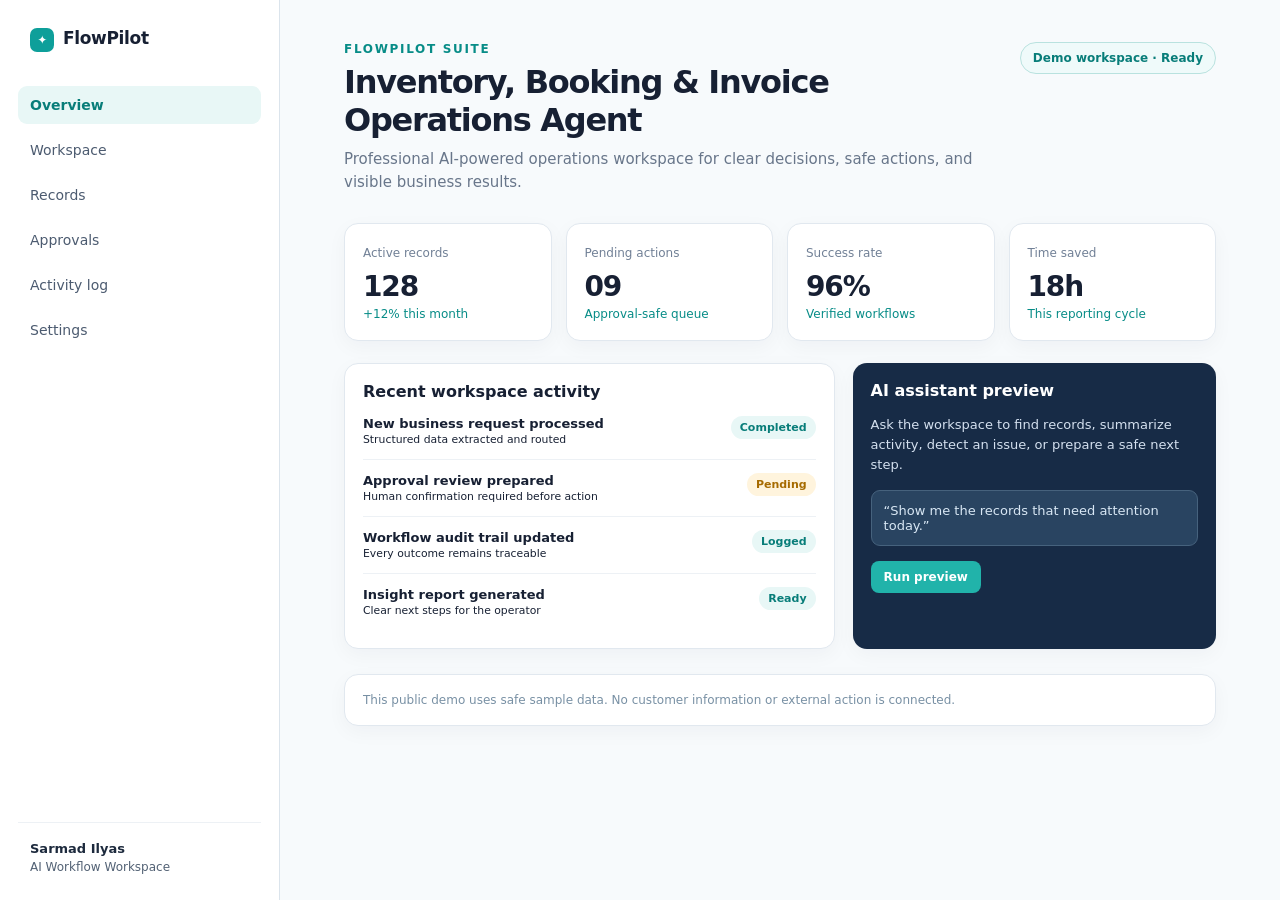
==== commit f6eee2e6: "Correct demo title text" ====
--- a/site/index.html
+++ b/site/index.html
@@ -3,9 +3,9 @@
 <head>
 <meta charset="UTF-8" />
 <meta name="viewport" content="width=device-width, initial-scale=1" />
-<title>Inventory, Booking __TITLE__ Invoice Operations Agent</title>
+<title>Inventory, Booking & Invoice Operations Agent</title>
 <style>
 :root{font-family:Inter,ui-sans-serif,system-ui,-apple-system,BlinkMacSystemFont,"Segoe UI",sans-serif;color:#172033;background:#f7fafc}*{box-sizing:border-box}body{margin:0} .app{display:flex;min-height:100vh}.side{width:280px;border-right:1px solid #dbe4ec;background:#fff;padding:24px 18px;display:flex;flex-direction:column}.brand{font-size:17px;font-weight:750;letter-spacing:-.02em;margin:4px 12px 34px}.brand span{display:inline-grid;place-items:center;width:24px;height:24px;border-radius:7px;background:#0e9f9a;color:#fff;margin-right:9px;font-size:12px}.nav{display:grid;gap:7px}.nav a{padding:11px 12px;border-radius:9px;color:#4c5b70;text-decoration:none;font-size:14px}.nav a.active,.nav a:hover{background:#e8f7f6;color:#087d79;font-weight:650}.user{margin-top:auto;border-top:1px solid #edf1f5;padding:18px 12px 2px;font-size:12px;color:#526174}.user b{display:block;color:#1d2a3d;font-size:13px;margin-bottom:4px}.main{flex:1;padding:42px clamp(24px,5vw,72px);max-width:1320px}.eyebrow{font-size:12px;text-transform:uppercase;letter-spacing:.14em;color:#078c87;font-weight:700}.top{display:flex;justify-content:space-between;gap:20px;align-items:flex-start;margin-bottom:28px}.top h1{font-size:32px;margin:7px 0 9px;letter-spacing:-.04em}.top p{margin:0;color:#68768a;max-width:670px;font-size:15px;line-height:1.55}.pill{border:1px solid #b9e2df;color:#087d79;background:#effafa;border-radius:999px;padding:8px 12px;font-size:12px;font-weight:650;white-space:nowrap}.grid{display:grid;grid-template-columns:repeat(4,minmax(0,1fr));gap:14px;margin-bottom:22px}.card{background:#fff;border:1px solid #e1e8ef;border-radius:14px;padding:18px;box-shadow:0 6px 20px rgba(23,32,51,.04)}.metric small{color:#718096;font-size:12px}.metric strong{display:block;font-size:28px;margin-top:9px;letter-spacing:-.04em}.metric em{font-style:normal;color:#078c87;font-size:12px}.cols{display:grid;grid-template-columns:1.35fr 1fr;gap:18px}.card h2{font-size:16px;margin:0 0 15px}.row{display:flex;justify-content:space-between;gap:16px;padding:13px 0;border-top:1px solid #edf1f5;font-size:13px}.row:first-of-type{border-top:0;padding-top:0}.row b{font-weight:650}.tag{border-radius:999px;padding:5px 9px;font-size:11px;font-weight:700;background:#e8f7f6;color:#087d79;height:max-content}.tag.warn{background:#fff4dd;color:#a66b00}.assistant{background:#172b46;color:#fff;border:0}.assistant h2{color:#fff}.assistant p{color:#d4e0ef;font-size:13px;line-height:1.55}.prompt{background:#294461;border:1px solid #46627d;border-radius:9px;padding:12px;color:#d8e7f4;font-size:13px;margin-top:15px}.btn{display:inline-block;margin-top:15px;background:#21b3aa;color:#fff;border-radius:8px;padding:9px 13px;font-size:12px;font-weight:700}.foot{color:#7890a4;font-size:12px;margin-top:25px}@media(max-width:900px){.side{width:220px}.grid{grid-template-columns:repeat(2,1fr)}.cols{grid-template-columns:1fr}}@media(max-width:640px){.app{display:block}.side{width:auto;padding:15px}.brand{margin-bottom:16px}.nav{display:flex;overflow:auto}.nav a{white-space:nowrap}.user{display:none}.main{padding:27px 17px}.top{display:block}.pill{display:inline-block;margin-top:16px}.grid{gap:10px}.card{padding:14px}.metric strong{font-size:23px}.cols{gap:12px}}
 </style>
 </head>
-<body><div class="app"><aside class="side"><div class="brand"><span>✦</span>FlowPilot</div><nav class="nav"><a class="active" href="#">Overview</a><a href="#workspace">Workspace</a><a href="#records">Records</a><a href="#approvals">Approvals</a><a href="#activity">Activity log</a><a href="#settings">Settings</a></nav><div class="user"><b>Sarmad Ilyas</b>AI Workflow Workspace</div></aside><main class="main"><div class="top"><div><div class="eyebrow">FlowPilot suite</div><h1>Inventory, Booking __TITLE__ Invoice Operations Agent</h1><p>Professional AI-powered operations workspace for clear decisions, safe actions, and visible business results.</p></div><div class="pill">Demo workspace · Ready</div></div><section class="grid"><div class="card metric"><small>Active records</small><strong>128</strong><em>+12% this month</em></div><div class="card metric"><small>Pending actions</small><strong>09</strong><em>Approval-safe queue</em></div><div class="card metric"><small>Success rate</small><strong>96%</strong><em>Verified workflows</em></div><div class="card metric"><small>Time saved</small><strong>18h</strong><em>This reporting cycle</em></div></section><section class="cols" id="workspace"><div class="card"><h2>Recent workspace activity</h2><div class="row"><span><b>New business request processed</b><br><small>Structured data extracted and routed</small></span><span class="tag">Completed</span></div><div class="row"><span><b>Approval review prepared</b><br><small>Human confirmation required before action</small></span><span class="tag warn">Pending</span></div><div class="row"><span><b>Workflow audit trail updated</b><br><small>Every outcome remains traceable</small></span><span class="tag">Logged</span></div><div class="row"><span><b>Insight report generated</b><br><small>Clear next steps for the operator</small></span><span class="tag">Ready</span></div></div><div class="card assistant"><h2>AI assistant preview</h2><p>Ask the workspace to find records, summarize activity, detect an issue, or prepare a safe next step.</p><div class="prompt">“Show me the records that need attention today.”</div><span class="btn">Run preview</span></div></section><div class="card foot" id="records">This public demo uses safe sample data. No customer information or external action is connected.</div></main></div></body></html>
+<body><div class="app"><aside class="side"><div class="brand"><span>✦</span>FlowPilot</div><nav class="nav"><a class="active" href="#">Overview</a><a href="#workspace">Workspace</a><a href="#records">Records</a><a href="#approvals">Approvals</a><a href="#activity">Activity log</a><a href="#settings">Settings</a></nav><div class="user"><b>Sarmad Ilyas</b>AI Workflow Workspace</div></aside><main class="main"><div class="top"><div><div class="eyebrow">FlowPilot suite</div><h1>Inventory, Booking & Invoice Operations Agent</h1><p>Professional AI-powered operations workspace for clear decisions, safe actions, and visible business results.</p></div><div class="pill">Demo workspace · Ready</div></div><section class="grid"><div class="card metric"><small>Active records</small><strong>128</strong><em>+12% this month</em></div><div class="card metric"><small>Pending actions</small><strong>09</strong><em>Approval-safe queue</em></div><div class="card metric"><small>Success rate</small><strong>96%</strong><em>Verified workflows</em></div><div class="card metric"><small>Time saved</small><strong>18h</strong><em>This reporting cycle</em></div></section><section class="cols" id="workspace"><div class="card"><h2>Recent workspace activity</h2><div class="row"><span><b>New business request processed</b><br><small>Structured data extracted and routed</small></span><span class="tag">Completed</span></div><div class="row"><span><b>Approval review prepared</b><br><small>Human confirmation required before action</small></span><span class="tag warn">Pending</span></div><div class="row"><span><b>Workflow audit trail updated</b><br><small>Every outcome remains traceable</small></span><span class="tag">Logged</span></div><div class="row"><span><b>Insight report generated</b><br><small>Clear next steps for the operator</small></span><span class="tag">Ready</span></div></div><div class="card assistant"><h2>AI assistant preview</h2><p>Ask the workspace to find records, summarize activity, detect an issue, or prepare a safe next step.</p><div class="prompt">“Show me the records that need attention today.”</div><span class="btn">Run preview</span></div></section><div class="card foot" id="records">This public demo uses safe sample data. No customer information or external action is connected.</div></main></div></body></html>
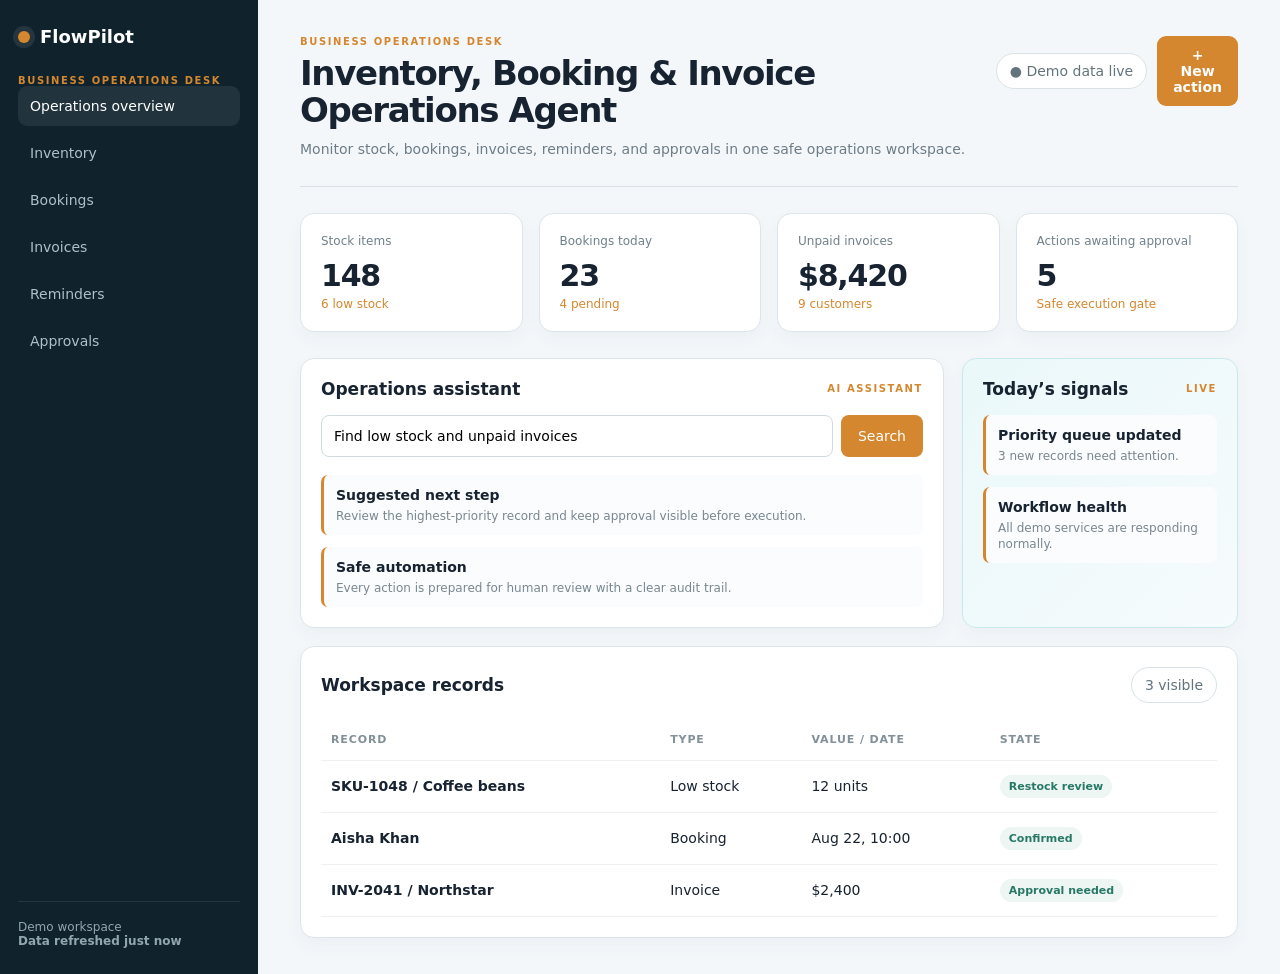
==== commit 279c299b: "Create tool-specific public demo experience" ====
--- a/site/index.html
+++ b/site/index.html
@@ -1,11 +1,2 @@
-<!doctype html>
-<html lang="en">
-<head>
-<meta charset="UTF-8" />
-<meta name="viewport" content="width=device-width, initial-scale=1" />
-<title>Inventory, Booking & Invoice Operations Agent</title>
-<style>
-:root{font-family:Inter,ui-sans-serif,system-ui,-apple-system,BlinkMacSystemFont,"Segoe UI",sans-serif;color:#172033;background:#f7fafc}*{box-sizing:border-box}body{margin:0} .app{display:flex;min-height:100vh}.side{width:280px;border-right:1px solid #dbe4ec;background:#fff;padding:24px 18px;display:flex;flex-direction:column}.brand{font-size:17px;font-weight:750;letter-spacing:-.02em;margin:4px 12px 34px}.brand span{display:inline-grid;place-items:center;width:24px;height:24px;border-radius:7px;background:#0e9f9a;color:#fff;margin-right:9px;font-size:12px}.nav{display:grid;gap:7px}.nav a{padding:11px 12px;border-radius:9px;color:#4c5b70;text-decoration:none;font-size:14px}.nav a.active,.nav a:hover{background:#e8f7f6;color:#087d79;font-weight:650}.user{margin-top:auto;border-top:1px solid #edf1f5;padding:18px 12px 2px;font-size:12px;color:#526174}.user b{display:block;color:#1d2a3d;font-size:13px;margin-bottom:4px}.main{flex:1;padding:42px clamp(24px,5vw,72px);max-width:1320px}.eyebrow{font-size:12px;text-transform:uppercase;letter-spacing:.14em;color:#078c87;font-weight:700}.top{display:flex;justify-content:space-between;gap:20px;align-items:flex-start;margin-bottom:28px}.top h1{font-size:32px;margin:7px 0 9px;letter-spacing:-.04em}.top p{margin:0;color:#68768a;max-width:670px;font-size:15px;line-height:1.55}.pill{border:1px solid #b9e2df;color:#087d79;background:#effafa;border-radius:999px;padding:8px 12px;font-size:12px;font-weight:650;white-space:nowrap}.grid{display:grid;grid-template-columns:repeat(4,minmax(0,1fr));gap:14px;margin-bottom:22px}.card{background:#fff;border:1px solid #e1e8ef;border-radius:14px;padding:18px;box-shadow:0 6px 20px rgba(23,32,51,.04)}.metric small{color:#718096;font-size:12px}.metric strong{display:block;font-size:28px;margin-top:9px;letter-spacing:-.04em}.metric em{font-style:normal;color:#078c87;font-size:12px}.cols{display:grid;grid-template-columns:1.35fr 1fr;gap:18px}.card h2{font-size:16px;margin:0 0 15px}.row{display:flex;justify-content:space-between;gap:16px;padding:13px 0;border-top:1px solid #edf1f5;font-size:13px}.row:first-of-type{border-top:0;padding-top:0}.row b{font-weight:650}.tag{border-radius:999px;padding:5px 9px;font-size:11px;font-weight:700;background:#e8f7f6;color:#087d79;height:max-content}.tag.warn{background:#fff4dd;color:#a66b00}.assistant{background:#172b46;color:#fff;border:0}.assistant h2{color:#fff}.assistant p{color:#d4e0ef;font-size:13px;line-height:1.55}.prompt{background:#294461;border:1px solid #46627d;border-radius:9px;padding:12px;color:#d8e7f4;font-size:13px;margin-top:15px}.btn{display:inline-block;margin-top:15px;background:#21b3aa;color:#fff;border-radius:8px;padding:9px 13px;font-size:12px;font-weight:700}.foot{color:#7890a4;font-size:12px;margin-top:25px}@media(max-width:900px){.side{width:220px}.grid{grid-template-columns:repeat(2,1fr)}.cols{grid-template-columns:1fr}}@media(max-width:640px){.app{display:block}.side{width:auto;padding:15px}.brand{margin-bottom:16px}.nav{display:flex;overflow:auto}.nav a{white-space:nowrap}.user{display:none}.main{padding:27px 17px}.top{display:block}.pill{display:inline-block;margin-top:16px}.grid{gap:10px}.card{padding:14px}.metric strong{font-size:23px}.cols{gap:12px}}
-</style>
-</head>
-<body><div class="app"><aside class="side"><div class="brand"><span>✦</span>FlowPilot</div><nav class="nav"><a class="active" href="#">Overview</a><a href="#workspace">Workspace</a><a href="#records">Records</a><a href="#approvals">Approvals</a><a href="#activity">Activity log</a><a href="#settings">Settings</a></nav><div class="user"><b>Sarmad Ilyas</b>AI Workflow Workspace</div></aside><main class="main"><div class="top"><div><div class="eyebrow">FlowPilot suite</div><h1>Inventory, Booking & Invoice Operations Agent</h1><p>Professional AI-powered operations workspace for clear decisions, safe actions, and visible business results.</p></div><div class="pill">Demo workspace · Ready</div></div><section class="grid"><div class="card metric"><small>Active records</small><strong>128</strong><em>+12% this month</em></div><div class="card metric"><small>Pending actions</small><strong>09</strong><em>Approval-safe queue</em></div><div class="card metric"><small>Success rate</small><strong>96%</strong><em>Verified workflows</em></div><div class="card metric"><small>Time saved</small><strong>18h</strong><em>This reporting cycle</em></div></section><section class="cols" id="workspace"><div class="card"><h2>Recent workspace activity</h2><div class="row"><span><b>New business request processed</b><br><small>Structured data extracted and routed</small></span><span class="tag">Completed</span></div><div class="row"><span><b>Approval review prepared</b><br><small>Human confirmation required before action</small></span><span class="tag warn">Pending</span></div><div class="row"><span><b>Workflow audit trail updated</b><br><small>Every outcome remains traceable</small></span><span class="tag">Logged</span></div><div class="row"><span><b>Insight report generated</b><br><small>Clear next steps for the operator</small></span><span class="tag">Ready</span></div></div><div class="card assistant"><h2>AI assistant preview</h2><p>Ask the workspace to find records, summarize activity, detect an issue, or prepare a safe next step.</p><div class="prompt">“Show me the records that need attention today.”</div><span class="btn">Run preview</span></div></section><div class="card foot" id="records">This public demo uses safe sample data. No customer information or external action is connected.</div></main></div></body></html>
+<!doctype html><html lang="en"><head><meta charset="UTF-8"><meta name="viewport" content="width=device-width,initial-scale=1"><title>Inventory, Booking &amp; Invoice Operations Agent</title><style>:root{--accent:#d4872f}*{box-sizing:border-box}body{margin:0;background:#f4f7fa;color:#172330;font:14px Inter,ui-sans-serif,system-ui,-apple-system,BlinkMacSystemFont,"Segoe UI",sans-serif}button,input{font:inherit}.app{display:flex;min-height:100vh}.side{width:258px;background:#10232d;color:#d8e5ea;padding:26px 18px;display:flex;flex-direction:column;gap:28px}.brand{display:flex;gap:10px;align-items:center;color:#fff;font-weight:800;font-size:18px}.brand-dot{width:12px;height:12px;border-radius:50%;background:var(--accent);box-shadow:0 0 0 5px #ffffff15}.eyebrow{font-size:10px;letter-spacing:.16em;color:var(--accent);font-weight:800}.nav{display:grid;gap:7px}.nav button{border:0;background:transparent;color:#aebfc7;text-align:left;padding:12px 12px;border-radius:9px;cursor:pointer}.nav button:first-child,.nav button:hover{background:#ffffff12;color:#fff}.side-footer{margin-top:auto;border-top:1px solid #ffffff16;padding-top:18px;color:#91a6af;font-size:12px}.main{flex:1;padding:36px 42px;max-width:1450px}.top{display:flex;justify-content:space-between;gap:24px;align-items:flex-start;border-bottom:1px solid #d9e1e6;padding-bottom:25px}.title h1{font-size:34px;line-height:1.08;margin:8px 0 10px;letter-spacing:-.04em}.title p{margin:0;color:#6d7d87;max-width:690px;line-height:1.6}.actions{display:flex;gap:10px;align-items:center}.pill{border:1px solid #d8e2e7;border-radius:999px;padding:9px 13px;color:#63747c;background:#fff;white-space:nowrap}.primary{border:0;background:var(--accent);color:#fff;border-radius:9px;padding:11px 16px;cursor:pointer;font-weight:700}.kpis{display:grid;grid-template-columns:repeat(4,1fr);gap:16px;margin:26px 0}.card{background:#fff;border:1px solid #dce5e9;border-radius:14px;padding:20px;box-shadow:0 7px 18px #1730420a}.kpi-label{color:#70808a;font-size:12px}.kpi-value{font-size:30px;font-weight:800;margin:10px 0 4px;letter-spacing:-.04em}.kpi-meta{color:var(--accent);font-size:12px}.workspace{display:grid;grid-template-columns:1.4fr .6fr;gap:18px}.section-head{display:flex;justify-content:space-between;align-items:center;margin-bottom:16px}.section-head h2{font-size:17px;margin:0}.assistant{background:linear-gradient(135deg,#eaf8fa,#f6fbfc);border-color:#c7e9ed}.assistant p{color:#65767e;line-height:1.5}.search{display:flex;gap:8px}.search input{flex:1;border:1px solid #cfdbdf;background:#fff;border-radius:8px;padding:12px}.search button{border:0;border-radius:8px;background:var(--accent);color:#fff;padding:0 17px;cursor:pointer}.table-wrap{overflow:auto}.table{width:100%;border-collapse:collapse}.table th,.table td{text-align:left;padding:14px 10px;border-bottom:1px solid #edf1f3;white-space:nowrap}.table th{font-size:11px;text-transform:uppercase;letter-spacing:.08em;color:#819099}.status{display:inline-block;border-radius:999px;padding:5px 9px;background:#eef6f4;color:#277965;font-size:11px;font-weight:700}.feed{display:grid;gap:12px}.feed-item{padding:12px;border-left:3px solid var(--accent);background:#fafcfd;border-radius:7px}.feed-item strong{display:block;margin-bottom:4px}.feed-item span{color:#788790;font-size:12px}@media(max-width:900px){.side{width:210px}.main{padding:25px 20px}.kpis{grid-template-columns:repeat(2,1fr)}.workspace{grid-template-columns:1fr}}@media(max-width:620px){.app{display:block}.side{width:auto;padding:16px;gap:16px}.nav{display:flex;overflow:auto}.nav button{white-space:nowrap}.side-footer{display:none}.main{padding:20px 14px}.top{display:block}.actions{margin-top:18px}.title h1{font-size:28px}.kpis{grid-template-columns:1fr}.workspace{display:block}.card{margin-bottom:16px}}
+</style></head><body><div class="app"><aside class="side"><div class="brand"><i class="brand-dot"></i> FlowPilot</div><div><div class="eyebrow">BUSINESS OPERATIONS DESK</div><nav class="nav"><button>Operations overview</button><button>Inventory</button><button>Bookings</button><button>Invoices</button><button>Reminders</button><button>Approvals</button></nav></div><div class="side-footer">Demo workspace<br><strong>Data refreshed just now</strong></div></aside><main class="main"><header class="top"><div class="title"><div class="eyebrow">BUSINESS OPERATIONS DESK</div><h1>Inventory, Booking &amp; Invoice Operations Agent</h1><p>Monitor stock, bookings, invoices, reminders, and approvals in one safe operations workspace.</p></div><div class="actions"><span class="pill">● Demo data live</span><button class="primary" onclick="alert('Demo action recorded for review')">+ New action</button></div></header><section class="kpis"><div class="card"><div class="kpi-label">Stock items</div><div class="kpi-value">148</div><div class="kpi-meta">6 low stock</div></div><div class="card"><div class="kpi-label">Bookings today</div><div class="kpi-value">23</div><div class="kpi-meta">4 pending</div></div><div class="card"><div class="kpi-label">Unpaid invoices</div><div class="kpi-value">$8,420</div><div class="kpi-meta">9 customers</div></div><div class="card"><div class="kpi-label">Actions awaiting approval</div><div class="kpi-value">5</div><div class="kpi-meta">Safe execution gate</div></div></section><section class="workspace"><div class="card"><div class="section-head"><h2>Operations assistant</h2><span class="eyebrow">AI ASSISTANT</span></div><div class="search"><input value="Find low stock and unpaid invoices" aria-label="Assistant query"><button onclick="this.textContent='Searching…';setTimeout(()=>this.textContent='Search',650)">Search</button></div><div class="feed" style="margin-top:18px"><div class="feed-item"><strong>Suggested next step</strong><span>Review the highest-priority record and keep approval visible before execution.</span></div><div class="feed-item"><strong>Safe automation</strong><span>Every action is prepared for human review with a clear audit trail.</span></div></div></div><div class="card assistant"><div class="section-head"><h2>Today’s signals</h2><span class="eyebrow">LIVE</span></div><div class="feed"><div class="feed-item"><strong>Priority queue updated</strong><span>3 new records need attention.</span></div><div class="feed-item"><strong>Workflow health</strong><span>All demo services are responding normally.</span></div></div></div></section><section class="card" style="margin-top:18px"><div class="section-head"><h2>Workspace records</h2><span class="pill">3 visible</span></div><div class="table-wrap"><table class="table"><thead><tr><th>Record</th><th>Type</th><th>Value / date</th><th>State</th></tr></thead><tbody><tr><td><strong>SKU-1048 / Coffee beans</strong></td><td>Low stock</td><td>12 units</td><td><span class="status">Restock review</span></td></tr><tr><td><strong>Aisha Khan</strong></td><td>Booking</td><td>Aug 22, 10:00</td><td><span class="status">Confirmed</span></td></tr><tr><td><strong>INV-2041 / Northstar</strong></td><td>Invoice</td><td>$2,400</td><td><span class="status">Approval needed</span></td></tr></tbody></table></div></section></main></div></body></html>
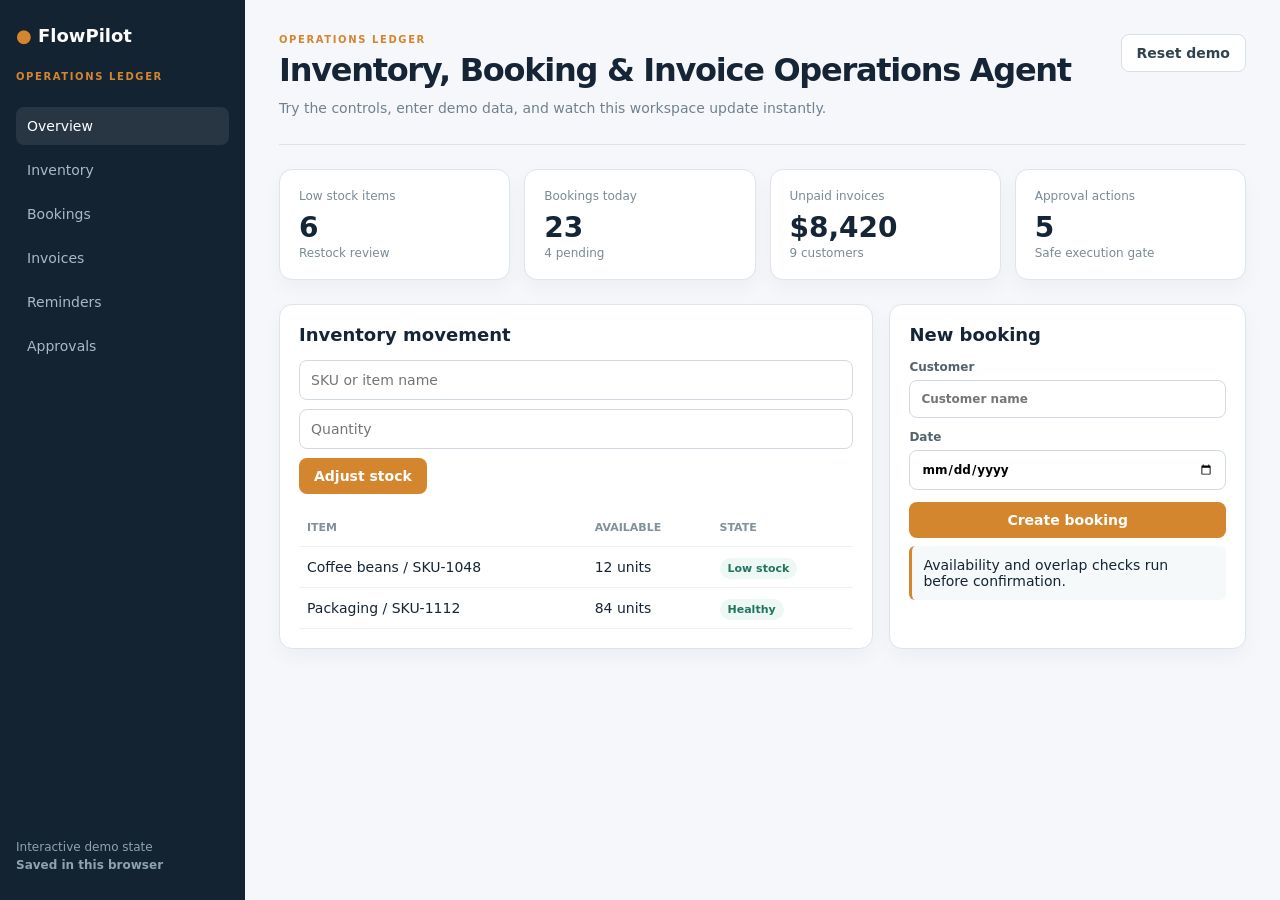
==== commit ecbd5ebf: "Build distinct interactive tool demo" ====
--- a/site/index.html
+++ b/site/index.html
@@ -1,2 +1 @@
-<!doctype html><html lang="en"><head><meta charset="UTF-8"><meta name="viewport" content="width=device-width,initial-scale=1"><title>Inventory, Booking &amp; Invoice Operations Agent</title><style>:root{--accent:#d4872f}*{box-sizing:border-box}body{margin:0;background:#f4f7fa;color:#172330;font:14px Inter,ui-sans-serif,system-ui,-apple-system,BlinkMacSystemFont,"Segoe UI",sans-serif}button,input{font:inherit}.app{display:flex;min-height:100vh}.side{width:258px;background:#10232d;color:#d8e5ea;padding:26px 18px;display:flex;flex-direction:column;gap:28px}.brand{display:flex;gap:10px;align-items:center;color:#fff;font-weight:800;font-size:18px}.brand-dot{width:12px;height:12px;border-radius:50%;background:var(--accent);box-shadow:0 0 0 5px #ffffff15}.eyebrow{font-size:10px;letter-spacing:.16em;color:var(--accent);font-weight:800}.nav{display:grid;gap:7px}.nav button{border:0;background:transparent;color:#aebfc7;text-align:left;padding:12px 12px;border-radius:9px;cursor:pointer}.nav button:first-child,.nav button:hover{background:#ffffff12;color:#fff}.side-footer{margin-top:auto;border-top:1px solid #ffffff16;padding-top:18px;color:#91a6af;font-size:12px}.main{flex:1;padding:36px 42px;max-width:1450px}.top{display:flex;justify-content:space-between;gap:24px;align-items:flex-start;border-bottom:1px solid #d9e1e6;padding-bottom:25px}.title h1{font-size:34px;line-height:1.08;margin:8px 0 10px;letter-spacing:-.04em}.title p{margin:0;color:#6d7d87;max-width:690px;line-height:1.6}.actions{display:flex;gap:10px;align-items:center}.pill{border:1px solid #d8e2e7;border-radius:999px;padding:9px 13px;color:#63747c;background:#fff;white-space:nowrap}.primary{border:0;background:var(--accent);color:#fff;border-radius:9px;padding:11px 16px;cursor:pointer;font-weight:700}.kpis{display:grid;grid-template-columns:repeat(4,1fr);gap:16px;margin:26px 0}.card{background:#fff;border:1px solid #dce5e9;border-radius:14px;padding:20px;box-shadow:0 7px 18px #1730420a}.kpi-label{color:#70808a;font-size:12px}.kpi-value{font-size:30px;font-weight:800;margin:10px 0 4px;letter-spacing:-.04em}.kpi-meta{color:var(--accent);font-size:12px}.workspace{display:grid;grid-template-columns:1.4fr .6fr;gap:18px}.section-head{display:flex;justify-content:space-between;align-items:center;margin-bottom:16px}.section-head h2{font-size:17px;margin:0}.assistant{background:linear-gradient(135deg,#eaf8fa,#f6fbfc);border-color:#c7e9ed}.assistant p{color:#65767e;line-height:1.5}.search{display:flex;gap:8px}.search input{flex:1;border:1px solid #cfdbdf;background:#fff;border-radius:8px;padding:12px}.search button{border:0;border-radius:8px;background:var(--accent);color:#fff;padding:0 17px;cursor:pointer}.table-wrap{overflow:auto}.table{width:100%;border-collapse:collapse}.table th,.table td{text-align:left;padding:14px 10px;border-bottom:1px solid #edf1f3;white-space:nowrap}.table th{font-size:11px;text-transform:uppercase;letter-spacing:.08em;color:#819099}.status{display:inline-block;border-radius:999px;padding:5px 9px;background:#eef6f4;color:#277965;font-size:11px;font-weight:700}.feed{display:grid;gap:12px}.feed-item{padding:12px;border-left:3px solid var(--accent);background:#fafcfd;border-radius:7px}.feed-item strong{display:block;margin-bottom:4px}.feed-item span{color:#788790;font-size:12px}@media(max-width:900px){.side{width:210px}.main{padding:25px 20px}.kpis{grid-template-columns:repeat(2,1fr)}.workspace{grid-template-columns:1fr}}@media(max-width:620px){.app{display:block}.side{width:auto;padding:16px;gap:16px}.nav{display:flex;overflow:auto}.nav button{white-space:nowrap}.side-footer{display:none}.main{padding:20px 14px}.top{display:block}.actions{margin-top:18px}.title h1{font-size:28px}.kpis{grid-template-columns:1fr}.workspace{display:block}.card{margin-bottom:16px}}
-</style></head><body><div class="app"><aside class="side"><div class="brand"><i class="brand-dot"></i> FlowPilot</div><div><div class="eyebrow">BUSINESS OPERATIONS DESK</div><nav class="nav"><button>Operations overview</button><button>Inventory</button><button>Bookings</button><button>Invoices</button><button>Reminders</button><button>Approvals</button></nav></div><div class="side-footer">Demo workspace<br><strong>Data refreshed just now</strong></div></aside><main class="main"><header class="top"><div class="title"><div class="eyebrow">BUSINESS OPERATIONS DESK</div><h1>Inventory, Booking &amp; Invoice Operations Agent</h1><p>Monitor stock, bookings, invoices, reminders, and approvals in one safe operations workspace.</p></div><div class="actions"><span class="pill">● Demo data live</span><button class="primary" onclick="alert('Demo action recorded for review')">+ New action</button></div></header><section class="kpis"><div class="card"><div class="kpi-label">Stock items</div><div class="kpi-value">148</div><div class="kpi-meta">6 low stock</div></div><div class="card"><div class="kpi-label">Bookings today</div><div class="kpi-value">23</div><div class="kpi-meta">4 pending</div></div><div class="card"><div class="kpi-label">Unpaid invoices</div><div class="kpi-value">$8,420</div><div class="kpi-meta">9 customers</div></div><div class="card"><div class="kpi-label">Actions awaiting approval</div><div class="kpi-value">5</div><div class="kpi-meta">Safe execution gate</div></div></section><section class="workspace"><div class="card"><div class="section-head"><h2>Operations assistant</h2><span class="eyebrow">AI ASSISTANT</span></div><div class="search"><input value="Find low stock and unpaid invoices" aria-label="Assistant query"><button onclick="this.textContent='Searching…';setTimeout(()=>this.textContent='Search',650)">Search</button></div><div class="feed" style="margin-top:18px"><div class="feed-item"><strong>Suggested next step</strong><span>Review the highest-priority record and keep approval visible before execution.</span></div><div class="feed-item"><strong>Safe automation</strong><span>Every action is prepared for human review with a clear audit trail.</span></div></div></div><div class="card assistant"><div class="section-head"><h2>Today’s signals</h2><span class="eyebrow">LIVE</span></div><div class="feed"><div class="feed-item"><strong>Priority queue updated</strong><span>3 new records need attention.</span></div><div class="feed-item"><strong>Workflow health</strong><span>All demo services are responding normally.</span></div></div></div></section><section class="card" style="margin-top:18px"><div class="section-head"><h2>Workspace records</h2><span class="pill">3 visible</span></div><div class="table-wrap"><table class="table"><thead><tr><th>Record</th><th>Type</th><th>Value / date</th><th>State</th></tr></thead><tbody><tr><td><strong>SKU-1048 / Coffee beans</strong></td><td>Low stock</td><td>12 units</td><td><span class="status">Restock review</span></td></tr><tr><td><strong>Aisha Khan</strong></td><td>Booking</td><td>Aug 22, 10:00</td><td><span class="status">Confirmed</span></td></tr><tr><td><strong>INV-2041 / Northstar</strong></td><td>Invoice</td><td>$2,400</td><td><span class="status">Approval needed</span></td></tr></tbody></table></div></section></main></div></body></html>+<!doctype html><html><head><meta charset="utf-8"><meta name="viewport" content="width=device-width,initial-scale=1"><title>Inventory, Booking &amp; Invoice Operations Agent</title><style>:root{--a:#d4862f}*{box-sizing:border-box}body{margin:0;background:#f5f7fb;color:#152536;font:14px system-ui,sans-serif}button,input,select,textarea{font:inherit}.app{display:flex;min-height:100vh}aside{width:245px;background:#142331;color:#d7e3ea;padding:25px 16px;display:flex;flex-direction:column;gap:25px}.logo{font-size:18px;font-weight:800;color:#fff}.logo b{color:var(--a)}nav{display:grid;gap:6px}nav button{background:transparent;border:0;color:#a8bac4;text-align:left;padding:11px;border-radius:8px;cursor:pointer}nav button.active,nav button:hover{background:#ffffff16;color:#fff}main{flex:1;padding:34px;max-width:1400px}header{display:flex;justify-content:space-between;gap:20px;align-items:flex-start;border-bottom:1px solid #dbe4e9;padding-bottom:24px}h1{font-size:32px;margin:6px 0 9px;letter-spacing:-.04em}h2{font-size:18px;margin:0 0 15px}p{color:#71818c;line-height:1.55;margin:0}.eyebrow{font-size:10px;letter-spacing:.16em;color:var(--a);font-weight:800}.btn{background:var(--a);color:#fff;border:0;border-radius:8px;padding:10px 15px;cursor:pointer;font-weight:700}.btn.secondary{background:#fff;color:#30434e;border:1px solid #d6e0e5}.grid{display:grid;grid-template-columns:repeat(4,1fr);gap:14px;margin:24px 0}.card{background:#fff;border:1px solid #dce5ea;border-radius:13px;padding:19px;box-shadow:0 8px 20px #1223330a}.metric{font-size:28px;font-weight:800;margin:8px 0 2px}.muted{font-size:12px;color:#7a8b94}.layout{display:grid;grid-template-columns:1.25fr .75fr;gap:16px}.stack{display:grid;gap:14px}.row{display:flex;gap:9px;align-items:center;flex-wrap:wrap}input,select,textarea{width:100%;padding:11px;border:1px solid #cfdbe1;border-radius:8px;background:#fff}label{font-size:12px;font-weight:700;color:#52636d;display:grid;gap:6px}form{display:grid;gap:12px}table{width:100%;border-collapse:collapse}th,td{padding:12px 8px;text-align:left;border-bottom:1px solid #edf1f3;white-space:nowrap}th{font-size:11px;text-transform:uppercase;color:#81919a}.tag{border-radius:99px;padding:4px 8px;background:#edf7f4;color:#23745e;font-size:11px;font-weight:700}.alert{padding:11px;border-left:3px solid var(--a);background:#f6f9fa;border-radius:6px;margin:8px 0}.toast{position:fixed;right:22px;bottom:20px;background:#142331;color:#fff;padding:12px 16px;border-radius:8px;display:none}.toast.show{display:block}.bar{height:9px;border-radius:10px;background:#e4ebef;overflow:hidden}.bar i{display:block;height:100%;background:var(--a)}@media(max-width:850px){aside{width:190px}main{padding:22px 16px}.grid{grid-template-columns:repeat(2,1fr)}.layout{grid-template-columns:1fr}}@media(max-width:560px){.app{display:block}aside{width:auto}nav{display:flex;overflow:auto}nav button{white-space:nowrap}header{display:block}.actions{margin-top:16px}.grid{grid-template-columns:1fr}}</style></head><body><div class="app"><aside><div class="logo"><b>●</b> FlowPilot</div><div class="eyebrow">OPERATIONS LEDGER</div><nav><button class="active" onclick="activate(this)">Overview</button><button class="" onclick="activate(this)">Inventory</button><button class="" onclick="activate(this)">Bookings</button><button class="" onclick="activate(this)">Invoices</button><button class="" onclick="activate(this)">Reminders</button><button class="" onclick="activate(this)">Approvals</button></nav><p style="margin-top:auto;color:#8ea3ad;font-size:12px">Interactive demo state<br><strong>Saved in this browser</strong></p></aside><main><header><div><div class="eyebrow">OPERATIONS LEDGER</div><h1>Inventory, Booking &amp; Invoice Operations Agent</h1><p>Try the controls, enter demo data, and watch this workspace update instantly.</p></div><div class="actions"><button class="btn secondary" onclick="resetDemo()">Reset demo</button></div></header><section class="grid"><div class="card"><div class="muted">Low stock items</div><div id="low" class="metric">6</div><div class="muted">Restock review</div></div><div class="card"><div class="muted">Bookings today</div><div id="bookings" class="metric">23</div><div class="muted">4 pending</div></div><div class="card"><div class="muted">Unpaid invoices</div><div class="metric">$8,420</div><div class="muted">9 customers</div></div><div class="card"><div class="muted">Approval actions</div><div id="approvals" class="metric">5</div><div class="muted">Safe execution gate</div></div></section><section class="layout"><div class="card"><h2>Inventory movement</h2><form onsubmit="stock(event)" class="row"><input id="sku" placeholder="SKU or item name"><input id="qty" type="number" placeholder="Quantity"><button class="btn">Adjust stock</button></form><table style="margin-top:15px"><thead><tr><th>Item</th><th>Available</th><th>State</th></tr></thead><tbody id="stock"><tr><td>Coffee beans / SKU-1048</td><td>12 units</td><td><span class="tag">Low stock</span></td></tr><tr><td>Packaging / SKU-1112</td><td>84 units</td><td><span class="tag">Healthy</span></td></tr></tbody></table></div><div class="card"><h2>New booking</h2><form onsubmit="booking(event)"><label>Customer<input id="customer" placeholder="Customer name"></label><label>Date<input id="date" type="date"></label><button class="btn">Create booking</button></form><div id="bookState" class="alert">Availability and overlap checks run before confirmation.</div></div></section></main></div><div id="toast" class="toast"></div><script>function activate(b){document.querySelectorAll('nav button').forEach(x=>x.classList.remove('active'));b.classList.add('active');toast('Opened '+b.textContent)}function toast(t){let x=document.getElementById('toast');x.textContent=t;x.classList.add('show');setTimeout(()=>x.classList.remove('show'),1800)}function resetDemo(){location.reload()}function stock(e){e.preventDefault();let s=document.getElementById('sku').value,q=document.getElementById('qty').value;if(!s||!q){toast('Enter item and quantity');return}let r=document.createElement('tr');r.innerHTML='<td>'+s+'</td><td>'+q+' units</td><td><span class=tag>Pending approval</span></td>';document.getElementById('stock').prepend(r);document.getElementById('approvals').textContent=Number(document.getElementById('approvals').textContent)+1;toast('Stock adjustment queued')}function booking(e){e.preventDefault();let c=document.getElementById('customer').value,d=document.getElementById('date').value;document.getElementById('bookState').textContent=c&&d?'Booking draft created for '+c+' on '+d+'. Approval is required.':'Enter customer and date first.';toast('Booking prepared')}</script></body></html>
